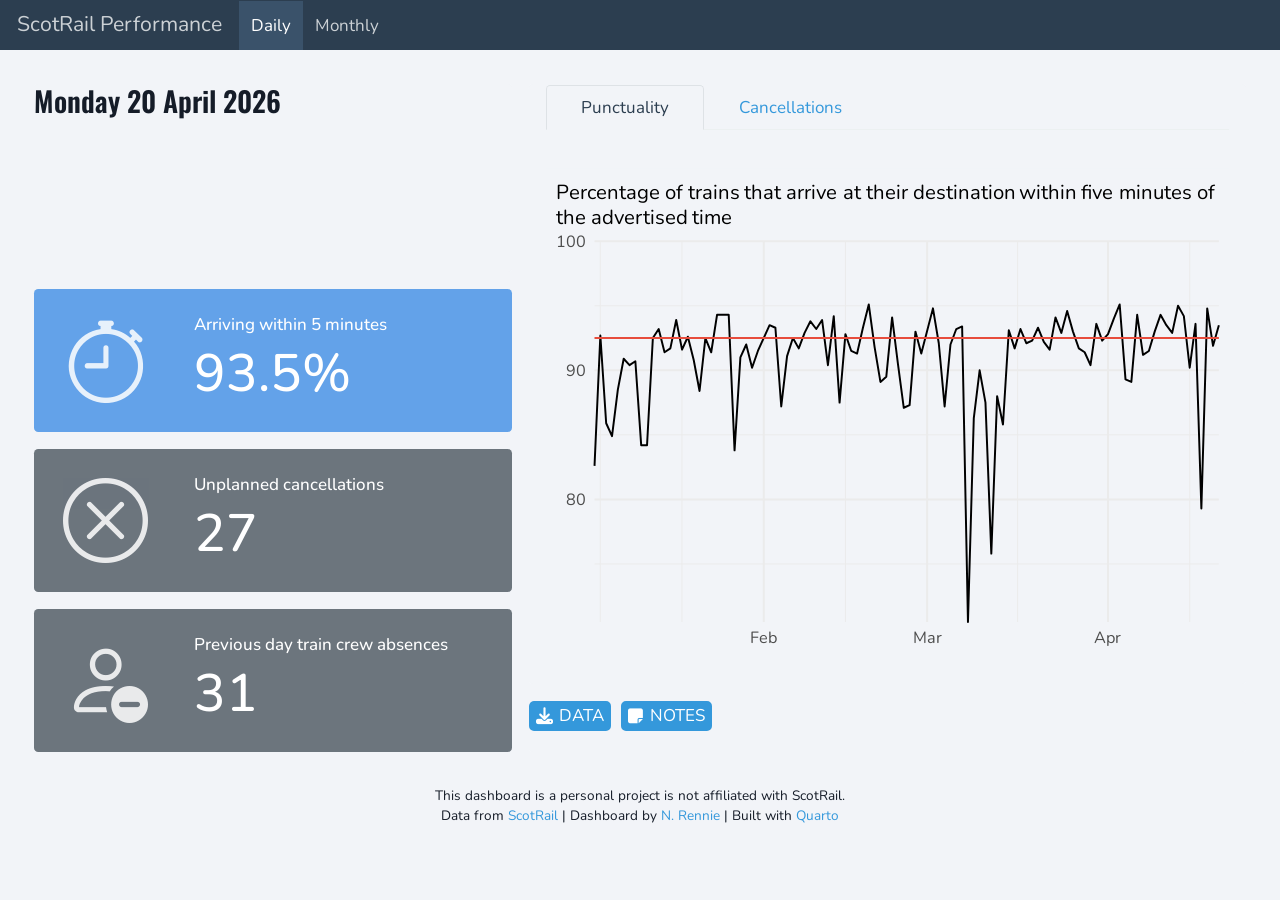
==== index.html @ de02b625 "Built site for gh-pages" ====
<!DOCTYPE html>
<html xmlns="http://www.w3.org/1999/xhtml" lang="en" xml:lang="en"><head>

<meta charset="utf-8">
<meta name="generator" content="quarto-1.9.37">

<meta name="viewport" content="width=device-width, initial-scale=1.0, user-scalable=yes">


<title>ScotRail Performance</title>
<style>
/* Default styles provided by pandoc.
** See https://pandoc.org/MANUAL.html#variables-for-html for config info.
*/
code{white-space: pre-wrap;}
span.smallcaps{font-variant: small-caps;}
div.columns{display: flex; gap: min(4vw, 1.5em);}
div.column{flex: auto; overflow-x: auto;}
div.hanging-indent{margin-left: 1.5em; text-indent: -1.5em;}
ul.task-list{list-style: none;}
ul.task-list li input[type="checkbox"] {
  width: 0.8em;
  margin: 0 0.8em 0.2em -1em; /* quarto-specific, see https://github.com/quarto-dev/quarto-cli/issues/4556 */ 
  vertical-align: middle;
}
</style>


<script src="site_libs/quarto-nav/quarto-nav.js"></script>
<script src="site_libs/clipboard/clipboard.min.js"></script>
<script src="site_libs/quarto-search/autocomplete.umd.js"></script>
<script src="site_libs/quarto-search/fuse.min.js"></script>
<script src="site_libs/quarto-search/quarto-search.js"></script>
<meta name="quarto:offset" content="./">
<link href="./assets/img/favicon.ico" rel="icon">
<script src="site_libs/quarto-html/quarto.js" type="module"></script>
<script src="site_libs/quarto-html/tabsets/tabsets.js" type="module"></script>
<script src="site_libs/quarto-html/popper.min.js"></script>
<script src="site_libs/quarto-html/tippy.umd.min.js"></script>
<script src="site_libs/quarto-html/anchor.min.js"></script>
<link href="site_libs/quarto-html/tippy.css" rel="stylesheet">
<link href="site_libs/quarto-html/quarto-syntax-highlighting-7f8f88aac4f3542376d5c11b86a4c14d.css" rel="stylesheet" class="quarto-color-scheme" id="quarto-text-highlighting-styles">
<link href="site_libs/quarto-html/quarto-syntax-highlighting-dark-d0ae9245876894da5ac7e18953ecc5cc.css" rel="stylesheet" class="quarto-color-scheme quarto-color-alternate" id="quarto-text-highlighting-styles">
<link href="site_libs/quarto-html/quarto-syntax-highlighting-7f8f88aac4f3542376d5c11b86a4c14d.css" rel="stylesheet" class="quarto-color-scheme-extra" id="quarto-text-highlighting-styles">
<script src="site_libs/bootstrap/bootstrap.min.js"></script>
<link href="site_libs/bootstrap/bootstrap-icons.css" rel="stylesheet">
<link href="site_libs/bootstrap/bootstrap-9cf4fd097da973e47ec86b7ede8b2901.min.css" rel="stylesheet" append-hash="true" class="quarto-color-scheme" id="quarto-bootstrap" data-mode="light">
<link href="site_libs/bootstrap/bootstrap-dark-9cf4fd097da973e47ec86b7ede8b2901.min.css" rel="stylesheet" append-hash="true" class="quarto-color-scheme quarto-color-alternate" id="quarto-bootstrap" data-mode="light">
<link href="site_libs/bootstrap/bootstrap-9cf4fd097da973e47ec86b7ede8b2901.min.css" rel="stylesheet" append-hash="true" class="quarto-color-scheme-extra" id="quarto-bootstrap" data-mode="light">
<script src="site_libs/quarto-dashboard/quarto-dashboard.js"></script>
<script src="site_libs/quarto-dashboard/stickythead.js"></script>



<script src="site_libs/quarto-dashboard/web-components.js" type="module"></script>
<script src="site_libs/quarto-dashboard/components.js"></script>

<script id="quarto-search-options" type="application/json">{
  "location": "sidebar",
  "copy-button": false,
  "collapse-after": 3,
  "panel-placement": "start",
  "type": "textbox",
  "limit": 50,
  "keyboard-shortcut": [
    "f",
    "/",
    "s"
  ],
  "show-item-context": false,
  "language": {
    "search-no-results-text": "No results",
    "search-matching-documents-text": "matching documents",
    "search-copy-link-title": "Copy link to search",
    "search-hide-matches-text": "Hide additional matches",
    "search-more-match-text": "more match in this document",
    "search-more-matches-text": "more matches in this document",
    "search-clear-button-title": "Clear",
    "search-text-placeholder": "",
    "search-detached-cancel-button-title": "Cancel",
    "search-submit-button-title": "Submit",
    "search-label": "Search"
  }
}</script>
<link href="https://cdnjs.cloudflare.com/ajax/libs/font-awesome/6.4.0/css/all.min.css" rel="stylesheet">
<link href="site_libs/htmltools-fill-0.5.9/fill.css" rel="stylesheet">

<script src="site_libs/htmlwidgets-1.6.4/htmlwidgets.js"></script>

<link href="site_libs/ggiraphjs-0.9.4/girafe.css" rel="stylesheet">

<script src="site_libs/ggiraphjs-0.9.4/girafe.js"></script>

<script src="site_libs/girafe-binding-0.9.6/girafe.js"></script>

<link href="site_libs/liberation-sans-0.5.0/css/liberation-sans.css" rel="stylesheet">

<link href="site_libs/liberation-serif-0.5.0/css/liberation-serif.css" rel="stylesheet">

<link href="site_libs/liberation-mono-0.5.0/css/liberation-mono.css" rel="stylesheet">

<script src="site_libs/core-js-2.5.3/shim.min.js"></script>

<script src="site_libs/react-18.2.0/react.min.js"></script>

<script src="site_libs/react-18.2.0/react-dom.min.js"></script>

<script src="site_libs/reactwidget-2.0.0/react-tools.js"></script>

<link href="site_libs/reactable-0.4.5/reactable.css" rel="stylesheet">

<script src="site_libs/reactable-binding-0.4.5/reactable.js"></script>



<meta property="og:title" content="ScotRail Performance">
<meta property="og:image" content="assets/img/featured.png">
<meta name="twitter:title" content="ScotRail Performance">
<meta name="twitter:image" content="assets/img/featured.png">
<meta name="twitter:card" content="summary_large_image">
</head>

<body class="quarto-dashboard dashboard-fill fullcontent quarto-light">

<header id="quarto-dashboard-header">
<nav class="navbar navbar-expand-md slim" data-bs-theme="dark">
  <div class="navbar-container container-fluid">
    <button class="navbar-toggler" type="button" data-bs-toggle="collapse" data-bs-target="#dashboard-collapse" aria-controls="dashboard-collapse" aria-expanded="false" aria-label="Toggle navigation">
      <span class="navbar-toggler-icon"></span>
    </button>    


    <div class="navbar-brand-container">


      <div class="navbar-title">
        <div class="navbar-title-text"><a href="#">ScotRail Performance</a></div>
        
        
      </div>
    </div>
<div id="dashboard-collapse" class="navbar-collapse collapse"><ul class="navbar-nav navbar-nav-scroll me-auto" role="tablist"><li class="nav-item" role="presentation"><a id="tab-daily" class="nav-link active" data-bs-toggle="tab" role="tab" data-bs-target="#daily" data-scrolling="false" href="#daily" aria-controls="daily" aria-selected="true"><span class="nav-link-text">Daily</span></a></li><li class="nav-item" role="presentation"><a id="tab-monthly" class="nav-link" data-bs-toggle="tab" role="tab" data-bs-target="#monthly" data-scrolling="false" href="#monthly" aria-controls="monthly" aria-selected="false"><span class="nav-link-text">Monthly</span></a></li></ul></div></div>
</nav>
</header>
<div id="quarto-search-results"></div>
<!-- content -->
<div id="quarto-content" class="quarto-container page-layout-custom quarto-dashboard-content bslib-gap-spacing html-fill-container bslib-page-fill quarto-dashboard-pages">
<!-- sidebar -->
<!-- margin-sidebar -->
<!-- main -->

<div class="bslib-grid-item html-fill-item tab-content bslib-grid" data-layout="fill" style="display: grid; grid-template-columns: minmax(3em, 1fr);
grid-auto-rows: minmax(0, 1fr);">
<div id="daily" class="dashboard-page tab-pane show active html-fill-item html-fill-container" data-orientation="columns" aria-labelledby="tab-daily">
<div class="html-fill-item html-fill-container bslib-grid" style="display: grid; grid-template-columns: minmax(3em, 40fr) minmax(3em, 60fr);
grid-auto-rows: minmax(0, 1fr);">
<div class="html-fill-item html-fill-container bslib-grid" style="display: grid; grid-template-rows: minmax(3em, 10fr) minmax(3em, max-content) minmax(3em, max-content) minmax(3em, max-content); grid-auto-columns: minmax(0, 1fr);">
<div class="card html-fill-item html-fill-container bslib-card" data-bslib-card-init="" data-require-bs-caller="card()">
<div class="card-body html-fill-item html-fill-container" style="padding: 0px;">
<h2>
Monday 20 April 2026
</h2>
</div>
<script data-bslib-card-init="">bslib.Card.initializeAllCards();</script></div>
<div class="html-fill-item html-fill-container bslib-grid" style="display: grid; grid-template-columns: minmax(3em, 1fr);
grid-auto-rows: minmax(0, 1fr);">
<div class="card valuebox cell html-fill-item html-fill-container bslib-card bslib-value-box bg-primary showcase-left-center" data-bslib-card-init="" data-require-bs-caller="card()">
<div class="card-body html-fill-item html-fill-container">
<div data-icon="stopwatch" class="html-fill-item html-fill-container value-box-grid">
<div class="value-box-showcase html-fill-item html-fill-container">

<i class="bi bi-stopwatch"></i></div>
<div class="value-box-area">
<p class="value-box-title">
Arriving within 5 minutes
</p>
<p class="value-box-value">
93.5%
</p>
</div>
</div>
</div>
<script data-bslib-card-init="">bslib.Card.initializeAllCards();</script></div>
</div>
<div class="html-fill-item html-fill-container bslib-grid" style="display: grid; grid-template-columns: minmax(3em, 1fr);
grid-auto-rows: minmax(0, 1fr);">
<div class="card valuebox cell html-fill-item html-fill-container bslib-card bslib-value-box bg-secondary showcase-left-center" data-bslib-card-init="" data-require-bs-caller="card()">
<div class="card-body html-fill-item html-fill-container">
<div data-icon="x-circle" class="html-fill-item html-fill-container value-box-grid">
<div class="value-box-showcase html-fill-item html-fill-container">

<i class="bi bi-x-circle"></i></div>
<div class="value-box-area">
<p class="value-box-title">
Unplanned cancellations
</p>
<p class="value-box-value">
27
</p>
</div>
</div>
</div>
<script data-bslib-card-init="">bslib.Card.initializeAllCards();</script></div>
</div>
<div class="html-fill-item html-fill-container bslib-grid" style="display: grid; grid-template-columns: minmax(3em, 1fr);
grid-auto-rows: minmax(0, 1fr);">
<div class="card valuebox cell html-fill-item html-fill-container bslib-card bslib-value-box bg-secondary showcase-left-center" data-bslib-card-init="" data-require-bs-caller="card()">
<div class="card-body html-fill-item html-fill-container">
<div data-icon="person-dash" class="html-fill-item html-fill-container value-box-grid">
<div class="value-box-showcase html-fill-item html-fill-container">

<i class="bi bi-person-dash"></i></div>
<div class="value-box-area">
<p class="value-box-title">
Previous day train crew absences
</p>
<p class="value-box-value">
31
</p>
</div>
</div>
</div>
<script data-bslib-card-init="">bslib.Card.initializeAllCards();</script></div>
</div>
</div><div class="html-fill-item html-fill-container bslib-grid" style="display: grid; grid-template-rows: minmax(3em, 75fr) minmax(3em, max-content); grid-auto-columns: minmax(0, 1fr);">
<div class="card html-fill-item html-fill-container bslib-card" data-bslib-card-init="" data-require-bs-caller="card()">
<div class="card-body html-fill-item html-fill-container">
<div class="panel-tabset html-fill-item html-fill-container">
<ul class="nav nav-tabs" role="tablist"><li class="nav-item" role="presentation"><a class="nav-link active" id="tabset-1-1-tab" data-bs-toggle="tab" data-bs-target="#tabset-1-1" role="tab" aria-controls="tabset-1-1" aria-selected="true" href="">Punctuality</a></li><li class="nav-item" role="presentation"><a class="nav-link" id="tabset-1-2-tab" data-bs-toggle="tab" data-bs-target="#tabset-1-2" role="tab" aria-controls="tabset-1-2" aria-selected="false" href="">Cancellations</a></li></ul>
<div class="tab-content html-fill-item html-fill-container">
<div id="tabset-1-1" class="tab-pane active html-fill-item html-fill-container" role="tabpanel" aria-labelledby="tabset-1-1-tab">
<div class="cell html-fill-item html-fill-container" data-layout-align="left" data-expandable="false">
<div class="cell-output-display html-fill-item html-fill-container">
<div class="girafe html-widget html-fill-item html-fill-container" id="htmlwidget-a35d1542707d8a8b7471" style="width:100%;height:406px;"></div>
<script type="application/json" data-for="htmlwidget-a35d1542707d8a8b7471">{"x":{"html":"<?xml version=\"1.0\" encoding=\"UTF-8\"?>\n<svg xmlns='http://www.w3.org/2000/svg' xmlns:xlink='http://www.w3.org/1999/xlink' class='ggiraph-svg' role='graphics-document' id='svg_e03cc706acfbb7c7' viewBox='0 0 504 360'>\n <defs id='svg_e03cc706acfbb7c7_defs'>\n  <clipPath id='svg_e03cc706acfbb7c7_c1'>\n   <rect x='0' y='0' width='504' height='360'/>\n  <\/clipPath>\n <\/defs>\n <g id='svg_e03cc706acfbb7c7_rootg' class='ggiraph-svg-rootg'>\n  <g clip-path='url(#svg_e03cc706acfbb7c7_c1)'>\n   <rect x='0' y='0' width='504' height='360' fill='#F2F4F8' fill-opacity='1' stroke='#F2F4F8' stroke-opacity='1' stroke-width='0.75' stroke-linejoin='round' stroke-linecap='round' class='ggiraph-svg-bg'/>\n   <rect x='0' y='0' width='504' height='360' fill='#F2F4F8' fill-opacity='1' stroke='#F2F4F8' stroke-opacity='1' stroke-width='1.45' stroke-linejoin='round' stroke-linecap='round'/>\n   <polyline points='35.80,292.06 496.53,292.06' fill='none' stroke='#EBEBEB' stroke-opacity='1' stroke-width='0.73' stroke-linejoin='round' stroke-linecap='butt'/>\n   <polyline points='35.80,196.82 496.53,196.82' fill='none' stroke='#EBEBEB' stroke-opacity='1' stroke-width='0.73' stroke-linejoin='round' stroke-linecap='butt'/>\n   <polyline points='35.80,101.58 496.53,101.58' fill='none' stroke='#EBEBEB' stroke-opacity='1' stroke-width='0.73' stroke-linejoin='round' stroke-linecap='butt'/>\n   <polyline points='40.10,334.92 40.10,53.96' fill='none' stroke='#EBEBEB' stroke-opacity='1' stroke-width='0.73' stroke-linejoin='round' stroke-linecap='butt'/>\n   <polyline points='100.39,334.92 100.39,53.96' fill='none' stroke='#EBEBEB' stroke-opacity='1' stroke-width='0.73' stroke-linejoin='round' stroke-linecap='butt'/>\n   <polyline points='220.95,334.92 220.95,53.96' fill='none' stroke='#EBEBEB' stroke-opacity='1' stroke-width='0.73' stroke-linejoin='round' stroke-linecap='butt'/>\n   <polyline points='347.97,334.92 347.97,53.96' fill='none' stroke='#EBEBEB' stroke-opacity='1' stroke-width='0.73' stroke-linejoin='round' stroke-linecap='butt'/>\n   <polyline points='475.00,334.92 475.00,53.96' fill='none' stroke='#EBEBEB' stroke-opacity='1' stroke-width='0.73' stroke-linejoin='round' stroke-linecap='butt'/>\n   <polyline points='35.80,244.44 496.53,244.44' fill='none' stroke='#EBEBEB' stroke-opacity='1' stroke-width='1.45' stroke-linejoin='round' stroke-linecap='butt'/>\n   <polyline points='35.80,149.20 496.53,149.20' fill='none' stroke='#EBEBEB' stroke-opacity='1' stroke-width='1.45' stroke-linejoin='round' stroke-linecap='butt'/>\n   <polyline points='35.80,53.96 496.53,53.96' fill='none' stroke='#EBEBEB' stroke-opacity='1' stroke-width='1.45' stroke-linejoin='round' stroke-linecap='butt'/>\n   <polyline points='160.67,334.92 160.67,53.96' fill='none' stroke='#EBEBEB' stroke-opacity='1' stroke-width='1.45' stroke-linejoin='round' stroke-linecap='butt'/>\n   <polyline points='281.23,334.92 281.23,53.96' fill='none' stroke='#EBEBEB' stroke-opacity='1' stroke-width='1.45' stroke-linejoin='round' stroke-linecap='butt'/>\n   <polyline points='414.72,334.92 414.72,53.96' fill='none' stroke='#EBEBEB' stroke-opacity='1' stroke-width='1.45' stroke-linejoin='round' stroke-linecap='butt'/>\n   <polyline points='35.80,219.68 40.10,123.48 44.41,188.25 48.71,197.77 53.02,163.48 57.33,140.63 61.63,145.39 65.94,142.53 70.24,204.44 74.55,204.44 78.86,125.39 83.16,118.72 87.47,135.86 91.77,133.01 96.08,112.05 100.39,133.96 104.69,124.43 109.00,141.58 113.30,164.44 117.61,125.39 121.91,135.86 126.22,108.24 130.53,108.24 134.83,108.24 139.14,208.25 143.44,139.67 147.75,130.15 152.06,147.29 156.36,134.91 164.97,115.86 169.28,117.77 173.59,175.86 177.89,138.72 182.20,125.39 186.50,133.01 190.81,121.58 195.12,113.01 199.42,118.72 203.73,112.05 208.03,145.39 212.34,109.20 216.64,173.01 220.95,122.53 225.26,134.91 229.56,136.82 233.87,117.77 238.17,100.62 242.48,132.05 246.79,157.77 251.09,153.96 255.40,110.15 259.70,144.44 264.01,176.82 268.32,174.91 272.62,120.63 276.93,136.82 285.54,103.48 289.84,129.20 294.15,175.86 298.46,130.15 302.76,118.72 307.07,116.82 311.37,334.92 315.68,184.44 319.99,149.20 324.29,173.01 328.60,284.44 332.90,168.25 337.21,189.20 341.52,119.67 345.82,133.01 350.13,118.72 354.43,129.20 358.74,127.29 363.05,117.77 367.35,128.24 371.66,133.96 375.96,110.15 380.27,121.58 384.57,105.39 388.88,120.63 393.19,133.01 397.49,135.86 401.80,145.39 406.10,114.91 410.41,127.29 414.72,122.53 419.02,111.10 423.33,100.62 427.63,155.86 431.94,157.77 436.25,108.24 440.55,137.77 444.86,134.91 449.16,120.63 453.47,108.24 457.77,115.86 462.08,121.58 466.39,101.58 470.69,109.20 475.00,147.29 479.30,114.91 483.61,251.10 487.92,103.48 492.22,131.10 496.53,115.86' fill='none' stroke='#000000' stroke-opacity='1' stroke-width='1.45' stroke-linejoin='round' stroke-linecap='butt'/>\n   <line x1='35.8' y1='125.39' x2='496.53' y2='125.39' stroke='#E74C3C' stroke-opacity='1' stroke-width='1.45' stroke-linejoin='round' stroke-linecap='butt'/>\n   <circle id='svg_e03cc706acfbb7c7_e1' cx='496.53' cy='115.86' r='4.36pt' fill='#F2F4F8' fill-opacity='0' stroke='#F2F4F8' stroke-opacity='0' stroke-width='0.97' stroke-linejoin='round' stroke-linecap='round' title='&amp;lt;b&amp;gt;Monday 20 April, 2026&amp;lt;/b&amp;gt;&amp;lt;br&amp;gt;93.5% ' data-id='2026-04-20'/>\n   <circle id='svg_e03cc706acfbb7c7_e2' cx='492.22' cy='131.1' r='4.36pt' fill='#F2F4F8' fill-opacity='0' stroke='#F2F4F8' stroke-opacity='0' stroke-width='0.97' stroke-linejoin='round' stroke-linecap='round' title='&amp;lt;b&amp;gt;Sunday 19 April, 2026&amp;lt;/b&amp;gt;&amp;lt;br&amp;gt;91.9% (below target)' data-id='2026-04-19'/>\n   <circle id='svg_e03cc706acfbb7c7_e3' cx='487.92' cy='103.48' r='4.36pt' fill='#F2F4F8' fill-opacity='0' stroke='#F2F4F8' stroke-opacity='0' stroke-width='0.97' stroke-linejoin='round' stroke-linecap='round' title='&amp;lt;b&amp;gt;Saturday 18 April, 2026&amp;lt;/b&amp;gt;&amp;lt;br&amp;gt;94.8% ' data-id='2026-04-18'/>\n   <circle id='svg_e03cc706acfbb7c7_e4' cx='483.61' cy='251.1' r='4.36pt' fill='#F2F4F8' fill-opacity='0' stroke='#F2F4F8' stroke-opacity='0' stroke-width='0.97' stroke-linejoin='round' stroke-linecap='round' title='&amp;lt;b&amp;gt;Friday 17 April, 2026&amp;lt;/b&amp;gt;&amp;lt;br&amp;gt;79.3% (below target)' data-id='2026-04-17'/>\n   <circle id='svg_e03cc706acfbb7c7_e5' cx='479.3' cy='114.91' r='4.36pt' fill='#F2F4F8' fill-opacity='0' stroke='#F2F4F8' stroke-opacity='0' stroke-width='0.97' stroke-linejoin='round' stroke-linecap='round' title='&amp;lt;b&amp;gt;Thursday 16 April, 2026&amp;lt;/b&amp;gt;&amp;lt;br&amp;gt;93.6% ' data-id='2026-04-16'/>\n   <circle id='svg_e03cc706acfbb7c7_e6' cx='475' cy='147.29' r='4.36pt' fill='#F2F4F8' fill-opacity='0' stroke='#F2F4F8' stroke-opacity='0' stroke-width='0.97' stroke-linejoin='round' stroke-linecap='round' title='&amp;lt;b&amp;gt;Wednesday 15 April, 2026&amp;lt;/b&amp;gt;&amp;lt;br&amp;gt;90.2% (below target)' data-id='2026-04-15'/>\n   <circle id='svg_e03cc706acfbb7c7_e7' cx='470.69' cy='109.2' r='4.36pt' fill='#F2F4F8' fill-opacity='0' stroke='#F2F4F8' stroke-opacity='0' stroke-width='0.97' stroke-linejoin='round' stroke-linecap='round' title='&amp;lt;b&amp;gt;Tuesday 14 April, 2026&amp;lt;/b&amp;gt;&amp;lt;br&amp;gt;94.2% ' data-id='2026-04-14'/>\n   <circle id='svg_e03cc706acfbb7c7_e8' cx='466.39' cy='101.58' r='4.36pt' fill='#F2F4F8' fill-opacity='0' stroke='#F2F4F8' stroke-opacity='0' stroke-width='0.97' stroke-linejoin='round' stroke-linecap='round' title='&amp;lt;b&amp;gt;Monday 13 April, 2026&amp;lt;/b&amp;gt;&amp;lt;br&amp;gt;95% ' data-id='2026-04-13'/>\n   <circle id='svg_e03cc706acfbb7c7_e9' cx='462.08' cy='121.58' r='4.36pt' fill='#F2F4F8' fill-opacity='0' stroke='#F2F4F8' stroke-opacity='0' stroke-width='0.97' stroke-linejoin='round' stroke-linecap='round' title='&amp;lt;b&amp;gt;Sunday 12 April, 2026&amp;lt;/b&amp;gt;&amp;lt;br&amp;gt;92.9% ' data-id='2026-04-12'/>\n   <circle id='svg_e03cc706acfbb7c7_e10' cx='457.77' cy='115.86' r='4.36pt' fill='#F2F4F8' fill-opacity='0' stroke='#F2F4F8' stroke-opacity='0' stroke-width='0.97' stroke-linejoin='round' stroke-linecap='round' title='&amp;lt;b&amp;gt;Saturday 11 April, 2026&amp;lt;/b&amp;gt;&amp;lt;br&amp;gt;93.5% ' data-id='2026-04-11'/>\n   <circle id='svg_e03cc706acfbb7c7_e11' cx='453.47' cy='108.24' r='4.36pt' fill='#F2F4F8' fill-opacity='0' stroke='#F2F4F8' stroke-opacity='0' stroke-width='0.97' stroke-linejoin='round' stroke-linecap='round' title='&amp;lt;b&amp;gt;Friday 10 April, 2026&amp;lt;/b&amp;gt;&amp;lt;br&amp;gt;94.3% ' data-id='2026-04-10'/>\n   <circle id='svg_e03cc706acfbb7c7_e12' cx='449.16' cy='120.63' r='4.36pt' fill='#F2F4F8' fill-opacity='0' stroke='#F2F4F8' stroke-opacity='0' stroke-width='0.97' stroke-linejoin='round' stroke-linecap='round' title='&amp;lt;b&amp;gt;Thursday  9 April, 2026&amp;lt;/b&amp;gt;&amp;lt;br&amp;gt;93% ' data-id='2026-04-09'/>\n   <circle id='svg_e03cc706acfbb7c7_e13' cx='444.86' cy='134.91' r='4.36pt' fill='#F2F4F8' fill-opacity='0' stroke='#F2F4F8' stroke-opacity='0' stroke-width='0.97' stroke-linejoin='round' stroke-linecap='round' title='&amp;lt;b&amp;gt;Wednesday  8 April, 2026&amp;lt;/b&amp;gt;&amp;lt;br&amp;gt;91.5% (below target)' data-id='2026-04-08'/>\n   <circle id='svg_e03cc706acfbb7c7_e14' cx='440.55' cy='137.77' r='4.36pt' fill='#F2F4F8' fill-opacity='0' stroke='#F2F4F8' stroke-opacity='0' stroke-width='0.97' stroke-linejoin='round' stroke-linecap='round' title='&amp;lt;b&amp;gt;Tuesday  7 April, 2026&amp;lt;/b&amp;gt;&amp;lt;br&amp;gt;91.2% (below target)' data-id='2026-04-07'/>\n   <circle id='svg_e03cc706acfbb7c7_e15' cx='436.25' cy='108.24' r='4.36pt' fill='#F2F4F8' fill-opacity='0' stroke='#F2F4F8' stroke-opacity='0' stroke-width='0.97' stroke-linejoin='round' stroke-linecap='round' title='&amp;lt;b&amp;gt;Monday  6 April, 2026&amp;lt;/b&amp;gt;&amp;lt;br&amp;gt;94.3% ' data-id='2026-04-06'/>\n   <circle id='svg_e03cc706acfbb7c7_e16' cx='431.94' cy='157.77' r='4.36pt' fill='#F2F4F8' fill-opacity='0' stroke='#F2F4F8' stroke-opacity='0' stroke-width='0.97' stroke-linejoin='round' stroke-linecap='round' title='&amp;lt;b&amp;gt;Sunday  5 April, 2026&amp;lt;/b&amp;gt;&amp;lt;br&amp;gt;89.1% (below target)' data-id='2026-04-05'/>\n   <circle id='svg_e03cc706acfbb7c7_e17' cx='427.63' cy='155.86' r='4.36pt' fill='#F2F4F8' fill-opacity='0' stroke='#F2F4F8' stroke-opacity='0' stroke-width='0.97' stroke-linejoin='round' stroke-linecap='round' title='&amp;lt;b&amp;gt;Saturday  4 April, 2026&amp;lt;/b&amp;gt;&amp;lt;br&amp;gt;89.3% (below target)' data-id='2026-04-04'/>\n   <circle id='svg_e03cc706acfbb7c7_e18' cx='423.33' cy='100.62' r='4.36pt' fill='#F2F4F8' fill-opacity='0' stroke='#F2F4F8' stroke-opacity='0' stroke-width='0.97' stroke-linejoin='round' stroke-linecap='round' title='&amp;lt;b&amp;gt;Friday  3 April, 2026&amp;lt;/b&amp;gt;&amp;lt;br&amp;gt;95.1% ' data-id='2026-04-03'/>\n   <circle id='svg_e03cc706acfbb7c7_e19' cx='419.02' cy='111.1' r='4.36pt' fill='#F2F4F8' fill-opacity='0' stroke='#F2F4F8' stroke-opacity='0' stroke-width='0.97' stroke-linejoin='round' stroke-linecap='round' title='&amp;lt;b&amp;gt;Thursday  2 April, 2026&amp;lt;/b&amp;gt;&amp;lt;br&amp;gt;94% ' data-id='2026-04-02'/>\n   <circle id='svg_e03cc706acfbb7c7_e20' cx='414.72' cy='122.53' r='4.36pt' fill='#F2F4F8' fill-opacity='0' stroke='#F2F4F8' stroke-opacity='0' stroke-width='0.97' stroke-linejoin='round' stroke-linecap='round' title='&amp;lt;b&amp;gt;Wednesday  1 April, 2026&amp;lt;/b&amp;gt;&amp;lt;br&amp;gt;92.8% ' data-id='2026-04-01'/>\n   <circle id='svg_e03cc706acfbb7c7_e21' cx='410.41' cy='127.29' r='4.36pt' fill='#F2F4F8' fill-opacity='0' stroke='#F2F4F8' stroke-opacity='0' stroke-width='0.97' stroke-linejoin='round' stroke-linecap='round' title='&amp;lt;b&amp;gt;Tuesday 31 March, 2026&amp;lt;/b&amp;gt;&amp;lt;br&amp;gt;92.3% (below target)' data-id='2026-03-31'/>\n   <circle id='svg_e03cc706acfbb7c7_e22' cx='406.1' cy='114.91' r='4.36pt' fill='#F2F4F8' fill-opacity='0' stroke='#F2F4F8' stroke-opacity='0' stroke-width='0.97' stroke-linejoin='round' stroke-linecap='round' title='&amp;lt;b&amp;gt;Monday 30 March, 2026&amp;lt;/b&amp;gt;&amp;lt;br&amp;gt;93.6% ' data-id='2026-03-30'/>\n   <circle id='svg_e03cc706acfbb7c7_e23' cx='401.8' cy='145.39' r='4.36pt' fill='#F2F4F8' fill-opacity='0' stroke='#F2F4F8' stroke-opacity='0' stroke-width='0.97' stroke-linejoin='round' stroke-linecap='round' title='&amp;lt;b&amp;gt;Sunday 29 March, 2026&amp;lt;/b&amp;gt;&amp;lt;br&amp;gt;90.4% (below target)' data-id='2026-03-29'/>\n   <circle id='svg_e03cc706acfbb7c7_e24' cx='397.49' cy='135.86' r='4.36pt' fill='#F2F4F8' fill-opacity='0' stroke='#F2F4F8' stroke-opacity='0' stroke-width='0.97' stroke-linejoin='round' stroke-linecap='round' title='&amp;lt;b&amp;gt;Saturday 28 March, 2026&amp;lt;/b&amp;gt;&amp;lt;br&amp;gt;91.4% (below target)' data-id='2026-03-28'/>\n   <circle id='svg_e03cc706acfbb7c7_e25' cx='393.19' cy='133.01' r='4.36pt' fill='#F2F4F8' fill-opacity='0' stroke='#F2F4F8' stroke-opacity='0' stroke-width='0.97' stroke-linejoin='round' stroke-linecap='round' title='&amp;lt;b&amp;gt;Friday 27 March, 2026&amp;lt;/b&amp;gt;&amp;lt;br&amp;gt;91.7% (below target)' data-id='2026-03-27'/>\n   <circle id='svg_e03cc706acfbb7c7_e26' cx='388.88' cy='120.63' r='4.36pt' fill='#F2F4F8' fill-opacity='0' stroke='#F2F4F8' stroke-opacity='0' stroke-width='0.97' stroke-linejoin='round' stroke-linecap='round' title='&amp;lt;b&amp;gt;Thursday 26 March, 2026&amp;lt;/b&amp;gt;&amp;lt;br&amp;gt;93% ' data-id='2026-03-26'/>\n   <circle id='svg_e03cc706acfbb7c7_e27' cx='384.57' cy='105.39' r='4.36pt' fill='#F2F4F8' fill-opacity='0' stroke='#F2F4F8' stroke-opacity='0' stroke-width='0.97' stroke-linejoin='round' stroke-linecap='round' title='&amp;lt;b&amp;gt;Wednesday 25 March, 2026&amp;lt;/b&amp;gt;&amp;lt;br&amp;gt;94.6% ' data-id='2026-03-25'/>\n   <circle id='svg_e03cc706acfbb7c7_e28' cx='380.27' cy='121.58' r='4.36pt' fill='#F2F4F8' fill-opacity='0' stroke='#F2F4F8' stroke-opacity='0' stroke-width='0.97' stroke-linejoin='round' stroke-linecap='round' title='&amp;lt;b&amp;gt;Tuesday 24 March, 2026&amp;lt;/b&amp;gt;&amp;lt;br&amp;gt;92.9% ' data-id='2026-03-24'/>\n   <circle id='svg_e03cc706acfbb7c7_e29' cx='375.96' cy='110.15' r='4.36pt' fill='#F2F4F8' fill-opacity='0' stroke='#F2F4F8' stroke-opacity='0' stroke-width='0.97' stroke-linejoin='round' stroke-linecap='round' title='&amp;lt;b&amp;gt;Monday 23 March, 2026&amp;lt;/b&amp;gt;&amp;lt;br&amp;gt;94.1% ' data-id='2026-03-23'/>\n   <circle id='svg_e03cc706acfbb7c7_e30' cx='371.66' cy='133.96' r='4.36pt' fill='#F2F4F8' fill-opacity='0' stroke='#F2F4F8' stroke-opacity='0' stroke-width='0.97' stroke-linejoin='round' stroke-linecap='round' title='&amp;lt;b&amp;gt;Sunday 22 March, 2026&amp;lt;/b&amp;gt;&amp;lt;br&amp;gt;91.6% (below target)' data-id='2026-03-22'/>\n   <circle id='svg_e03cc706acfbb7c7_e31' cx='367.35' cy='128.24' r='4.36pt' fill='#F2F4F8' fill-opacity='0' stroke='#F2F4F8' stroke-opacity='0' stroke-width='0.97' stroke-linejoin='round' stroke-linecap='round' title='&amp;lt;b&amp;gt;Saturday 21 March, 2026&amp;lt;/b&amp;gt;&amp;lt;br&amp;gt;92.2% (below target)' data-id='2026-03-21'/>\n   <circle id='svg_e03cc706acfbb7c7_e32' cx='363.05' cy='117.77' r='4.36pt' fill='#F2F4F8' fill-opacity='0' stroke='#F2F4F8' stroke-opacity='0' stroke-width='0.97' stroke-linejoin='round' stroke-linecap='round' title='&amp;lt;b&amp;gt;Friday 20 March, 2026&amp;lt;/b&amp;gt;&amp;lt;br&amp;gt;93.3% ' data-id='2026-03-20'/>\n   <circle id='svg_e03cc706acfbb7c7_e33' cx='358.74' cy='127.29' r='4.36pt' fill='#F2F4F8' fill-opacity='0' stroke='#F2F4F8' stroke-opacity='0' stroke-width='0.97' stroke-linejoin='round' stroke-linecap='round' title='&amp;lt;b&amp;gt;Thursday 19 March, 2026&amp;lt;/b&amp;gt;&amp;lt;br&amp;gt;92.3% (below target)' data-id='2026-03-19'/>\n   <circle id='svg_e03cc706acfbb7c7_e34' cx='354.43' cy='129.2' r='4.36pt' fill='#F2F4F8' fill-opacity='0' stroke='#F2F4F8' stroke-opacity='0' stroke-width='0.97' stroke-linejoin='round' stroke-linecap='round' title='&amp;lt;b&amp;gt;Wednesday 18 March, 2026&amp;lt;/b&amp;gt;&amp;lt;br&amp;gt;92.1% (below target)' data-id='2026-03-18'/>\n   <circle id='svg_e03cc706acfbb7c7_e35' cx='350.13' cy='118.72' r='4.36pt' fill='#F2F4F8' fill-opacity='0' stroke='#F2F4F8' stroke-opacity='0' stroke-width='0.97' stroke-linejoin='round' stroke-linecap='round' title='&amp;lt;b&amp;gt;Tuesday 17 March, 2026&amp;lt;/b&amp;gt;&amp;lt;br&amp;gt;93.2% ' data-id='2026-03-17'/>\n   <circle id='svg_e03cc706acfbb7c7_e36' cx='345.82' cy='133.01' r='4.36pt' fill='#F2F4F8' fill-opacity='0' stroke='#F2F4F8' stroke-opacity='0' stroke-width='0.97' stroke-linejoin='round' stroke-linecap='round' title='&amp;lt;b&amp;gt;Monday 16 March, 2026&amp;lt;/b&amp;gt;&amp;lt;br&amp;gt;91.7% (below target)' data-id='2026-03-16'/>\n   <circle id='svg_e03cc706acfbb7c7_e37' cx='341.52' cy='119.67' r='4.36pt' fill='#F2F4F8' fill-opacity='0' stroke='#F2F4F8' stroke-opacity='0' stroke-width='0.97' stroke-linejoin='round' stroke-linecap='round' title='&amp;lt;b&amp;gt;Sunday 15 March, 2026&amp;lt;/b&amp;gt;&amp;lt;br&amp;gt;93.1% ' data-id='2026-03-15'/>\n   <circle id='svg_e03cc706acfbb7c7_e38' cx='337.21' cy='189.2' r='4.36pt' fill='#F2F4F8' fill-opacity='0' stroke='#F2F4F8' stroke-opacity='0' stroke-width='0.97' stroke-linejoin='round' stroke-linecap='round' title='&amp;lt;b&amp;gt;Saturday 14 March, 2026&amp;lt;/b&amp;gt;&amp;lt;br&amp;gt;85.8% (below target)' data-id='2026-03-14'/>\n   <circle id='svg_e03cc706acfbb7c7_e39' cx='332.9' cy='168.25' r='4.36pt' fill='#F2F4F8' fill-opacity='0' stroke='#F2F4F8' stroke-opacity='0' stroke-width='0.97' stroke-linejoin='round' stroke-linecap='round' title='&amp;lt;b&amp;gt;Friday 13 March, 2026&amp;lt;/b&amp;gt;&amp;lt;br&amp;gt;88% (below target)' data-id='2026-03-13'/>\n   <circle id='svg_e03cc706acfbb7c7_e40' cx='328.6' cy='284.44' r='4.36pt' fill='#F2F4F8' fill-opacity='0' stroke='#F2F4F8' stroke-opacity='0' stroke-width='0.97' stroke-linejoin='round' stroke-linecap='round' title='&amp;lt;b&amp;gt;Thursday 12 March, 2026&amp;lt;/b&amp;gt;&amp;lt;br&amp;gt;75.8% (below target)' data-id='2026-03-12'/>\n   <circle id='svg_e03cc706acfbb7c7_e41' cx='324.29' cy='173.01' r='4.36pt' fill='#F2F4F8' fill-opacity='0' stroke='#F2F4F8' stroke-opacity='0' stroke-width='0.97' stroke-linejoin='round' stroke-linecap='round' title='&amp;lt;b&amp;gt;Wednesday 11 March, 2026&amp;lt;/b&amp;gt;&amp;lt;br&amp;gt;87.5% (below target)' data-id='2026-03-11'/>\n   <circle id='svg_e03cc706acfbb7c7_e42' cx='319.99' cy='149.2' r='4.36pt' fill='#F2F4F8' fill-opacity='0' stroke='#F2F4F8' stroke-opacity='0' stroke-width='0.97' stroke-linejoin='round' stroke-linecap='round' title='&amp;lt;b&amp;gt;Tuesday 10 March, 2026&amp;lt;/b&amp;gt;&amp;lt;br&amp;gt;90% (below target)' data-id='2026-03-10'/>\n   <circle id='svg_e03cc706acfbb7c7_e43' cx='315.68' cy='184.44' r='4.36pt' fill='#F2F4F8' fill-opacity='0' stroke='#F2F4F8' stroke-opacity='0' stroke-width='0.97' stroke-linejoin='round' stroke-linecap='round' title='&amp;lt;b&amp;gt;Monday  9 March, 2026&amp;lt;/b&amp;gt;&amp;lt;br&amp;gt;86.3% (below target)' data-id='2026-03-09'/>\n   <circle id='svg_e03cc706acfbb7c7_e44' cx='311.37' cy='334.92' r='4.36pt' fill='#F2F4F8' fill-opacity='0' stroke='#F2F4F8' stroke-opacity='0' stroke-width='0.97' stroke-linejoin='round' stroke-linecap='round' title='&amp;lt;b&amp;gt;Sunday  8 March, 2026&amp;lt;/b&amp;gt;&amp;lt;br&amp;gt;70.5% (below target)' data-id='2026-03-08'/>\n   <circle id='svg_e03cc706acfbb7c7_e45' cx='307.07' cy='116.82' r='4.36pt' fill='#F2F4F8' fill-opacity='0' stroke='#F2F4F8' stroke-opacity='0' stroke-width='0.97' stroke-linejoin='round' stroke-linecap='round' title='&amp;lt;b&amp;gt;Saturday  7 March, 2026&amp;lt;/b&amp;gt;&amp;lt;br&amp;gt;93.4% ' data-id='2026-03-07'/>\n   <circle id='svg_e03cc706acfbb7c7_e46' cx='302.76' cy='118.72' r='4.36pt' fill='#F2F4F8' fill-opacity='0' stroke='#F2F4F8' stroke-opacity='0' stroke-width='0.97' stroke-linejoin='round' stroke-linecap='round' title='&amp;lt;b&amp;gt;Friday  6 March, 2026&amp;lt;/b&amp;gt;&amp;lt;br&amp;gt;93.2% ' data-id='2026-03-06'/>\n   <circle id='svg_e03cc706acfbb7c7_e47' cx='298.46' cy='130.15' r='4.36pt' fill='#F2F4F8' fill-opacity='0' stroke='#F2F4F8' stroke-opacity='0' stroke-width='0.97' stroke-linejoin='round' stroke-linecap='round' title='&amp;lt;b&amp;gt;Thursday  5 March, 2026&amp;lt;/b&amp;gt;&amp;lt;br&amp;gt;92% (below target)' data-id='2026-03-05'/>\n   <circle id='svg_e03cc706acfbb7c7_e48' cx='294.15' cy='175.86' r='4.36pt' fill='#F2F4F8' fill-opacity='0' stroke='#F2F4F8' stroke-opacity='0' stroke-width='0.97' stroke-linejoin='round' stroke-linecap='round' title='&amp;lt;b&amp;gt;Wednesday  4 March, 2026&amp;lt;/b&amp;gt;&amp;lt;br&amp;gt;87.2% (below target)' data-id='2026-03-04'/>\n   <circle id='svg_e03cc706acfbb7c7_e49' cx='289.84' cy='129.2' r='4.36pt' fill='#F2F4F8' fill-opacity='0' stroke='#F2F4F8' stroke-opacity='0' stroke-width='0.97' stroke-linejoin='round' stroke-linecap='round' title='&amp;lt;b&amp;gt;Tuesday  3 March, 2026&amp;lt;/b&amp;gt;&amp;lt;br&amp;gt;92.1% (below target)' data-id='2026-03-03'/>\n   <circle id='svg_e03cc706acfbb7c7_e50' cx='285.54' cy='103.48' r='4.36pt' fill='#F2F4F8' fill-opacity='0' stroke='#F2F4F8' stroke-opacity='0' stroke-width='0.97' stroke-linejoin='round' stroke-linecap='round' title='&amp;lt;b&amp;gt;Monday  2 March, 2026&amp;lt;/b&amp;gt;&amp;lt;br&amp;gt;94.8% ' data-id='2026-03-02'/>\n   <circle id='svg_e03cc706acfbb7c7_e51' cx='276.93' cy='136.82' r='4.36pt' fill='#F2F4F8' fill-opacity='0' stroke='#F2F4F8' stroke-opacity='0' stroke-width='0.97' stroke-linejoin='round' stroke-linecap='round' title='&amp;lt;b&amp;gt;Saturday 28 February, 2026&amp;lt;/b&amp;gt;&amp;lt;br&amp;gt;91.3% (below target)' data-id='2026-02-28'/>\n   <circle id='svg_e03cc706acfbb7c7_e52' cx='272.62' cy='120.63' r='4.36pt' fill='#F2F4F8' fill-opacity='0' stroke='#F2F4F8' stroke-opacity='0' stroke-width='0.97' stroke-linejoin='round' stroke-linecap='round' title='&amp;lt;b&amp;gt;Friday 27 February, 2026&amp;lt;/b&amp;gt;&amp;lt;br&amp;gt;93% ' data-id='2026-02-27'/>\n   <circle id='svg_e03cc706acfbb7c7_e53' cx='268.32' cy='174.91' r='4.36pt' fill='#F2F4F8' fill-opacity='0' stroke='#F2F4F8' stroke-opacity='0' stroke-width='0.97' stroke-linejoin='round' stroke-linecap='round' title='&amp;lt;b&amp;gt;Thursday 26 February, 2026&amp;lt;/b&amp;gt;&amp;lt;br&amp;gt;87.3% (below target)' data-id='2026-02-26'/>\n   <circle id='svg_e03cc706acfbb7c7_e54' cx='264.01' cy='176.82' r='4.36pt' fill='#F2F4F8' fill-opacity='0' stroke='#F2F4F8' stroke-opacity='0' stroke-width='0.97' stroke-linejoin='round' stroke-linecap='round' title='&amp;lt;b&amp;gt;Wednesday 25 February, 2026&amp;lt;/b&amp;gt;&amp;lt;br&amp;gt;87.1% (below target)' data-id='2026-02-25'/>\n   <circle id='svg_e03cc706acfbb7c7_e55' cx='259.7' cy='144.44' r='4.36pt' fill='#F2F4F8' fill-opacity='0' stroke='#F2F4F8' stroke-opacity='0' stroke-width='0.97' stroke-linejoin='round' stroke-linecap='round' title='&amp;lt;b&amp;gt;Tuesday 24 February, 2026&amp;lt;/b&amp;gt;&amp;lt;br&amp;gt;90.5% (below target)' data-id='2026-02-24'/>\n   <circle id='svg_e03cc706acfbb7c7_e56' cx='255.4' cy='110.15' r='4.36pt' fill='#F2F4F8' fill-opacity='0' stroke='#F2F4F8' stroke-opacity='0' stroke-width='0.97' stroke-linejoin='round' stroke-linecap='round' title='&amp;lt;b&amp;gt;Monday 23 February, 2026&amp;lt;/b&amp;gt;&amp;lt;br&amp;gt;94.1% ' data-id='2026-02-23'/>\n   <circle id='svg_e03cc706acfbb7c7_e57' cx='251.09' cy='153.96' r='4.36pt' fill='#F2F4F8' fill-opacity='0' stroke='#F2F4F8' stroke-opacity='0' stroke-width='0.97' stroke-linejoin='round' stroke-linecap='round' title='&amp;lt;b&amp;gt;Sunday 22 February, 2026&amp;lt;/b&amp;gt;&amp;lt;br&amp;gt;89.5% (below target)' data-id='2026-02-22'/>\n   <circle id='svg_e03cc706acfbb7c7_e58' cx='246.79' cy='157.77' r='4.36pt' fill='#F2F4F8' fill-opacity='0' stroke='#F2F4F8' stroke-opacity='0' stroke-width='0.97' stroke-linejoin='round' stroke-linecap='round' title='&amp;lt;b&amp;gt;Saturday 21 February, 2026&amp;lt;/b&amp;gt;&amp;lt;br&amp;gt;89.1% (below target)' data-id='2026-02-21'/>\n   <circle id='svg_e03cc706acfbb7c7_e59' cx='242.48' cy='132.05' r='4.36pt' fill='#F2F4F8' fill-opacity='0' stroke='#F2F4F8' stroke-opacity='0' stroke-width='0.97' stroke-linejoin='round' stroke-linecap='round' title='&amp;lt;b&amp;gt;Friday 20 February, 2026&amp;lt;/b&amp;gt;&amp;lt;br&amp;gt;91.8% (below target)' data-id='2026-02-20'/>\n   <circle id='svg_e03cc706acfbb7c7_e60' cx='238.17' cy='100.62' r='4.36pt' fill='#F2F4F8' fill-opacity='0' stroke='#F2F4F8' stroke-opacity='0' stroke-width='0.97' stroke-linejoin='round' stroke-linecap='round' title='&amp;lt;b&amp;gt;Thursday 19 February, 2026&amp;lt;/b&amp;gt;&amp;lt;br&amp;gt;95.1% ' data-id='2026-02-19'/>\n   <circle id='svg_e03cc706acfbb7c7_e61' cx='233.87' cy='117.77' r='4.36pt' fill='#F2F4F8' fill-opacity='0' stroke='#F2F4F8' stroke-opacity='0' stroke-width='0.97' stroke-linejoin='round' stroke-linecap='round' title='&amp;lt;b&amp;gt;Wednesday 18 February, 2026&amp;lt;/b&amp;gt;&amp;lt;br&amp;gt;93.3% ' data-id='2026-02-18'/>\n   <circle id='svg_e03cc706acfbb7c7_e62' cx='229.56' cy='136.82' r='4.36pt' fill='#F2F4F8' fill-opacity='0' stroke='#F2F4F8' stroke-opacity='0' stroke-width='0.97' stroke-linejoin='round' stroke-linecap='round' title='&amp;lt;b&amp;gt;Tuesday 17 February, 2026&amp;lt;/b&amp;gt;&amp;lt;br&amp;gt;91.3% (below target)' data-id='2026-02-17'/>\n   <circle id='svg_e03cc706acfbb7c7_e63' cx='225.26' cy='134.91' r='4.36pt' fill='#F2F4F8' fill-opacity='0' stroke='#F2F4F8' stroke-opacity='0' stroke-width='0.97' stroke-linejoin='round' stroke-linecap='round' title='&amp;lt;b&amp;gt;Monday 16 February, 2026&amp;lt;/b&amp;gt;&amp;lt;br&amp;gt;91.5% (below target)' data-id='2026-02-16'/>\n   <circle id='svg_e03cc706acfbb7c7_e64' cx='220.95' cy='122.53' r='4.36pt' fill='#F2F4F8' fill-opacity='0' stroke='#F2F4F8' stroke-opacity='0' stroke-width='0.97' stroke-linejoin='round' stroke-linecap='round' title='&amp;lt;b&amp;gt;Sunday 15 February, 2026&amp;lt;/b&amp;gt;&amp;lt;br&amp;gt;92.8% ' data-id='2026-02-15'/>\n   <circle id='svg_e03cc706acfbb7c7_e65' cx='216.64' cy='173.01' r='4.36pt' fill='#F2F4F8' fill-opacity='0' stroke='#F2F4F8' stroke-opacity='0' stroke-width='0.97' stroke-linejoin='round' stroke-linecap='round' title='&amp;lt;b&amp;gt;Saturday 14 February, 2026&amp;lt;/b&amp;gt;&amp;lt;br&amp;gt;87.5% (below target)' data-id='2026-02-14'/>\n   <circle id='svg_e03cc706acfbb7c7_e66' cx='212.34' cy='109.2' r='4.36pt' fill='#F2F4F8' fill-opacity='0' stroke='#F2F4F8' stroke-opacity='0' stroke-width='0.97' stroke-linejoin='round' stroke-linecap='round' title='&amp;lt;b&amp;gt;Friday 13 February, 2026&amp;lt;/b&amp;gt;&amp;lt;br&amp;gt;94.2% ' data-id='2026-02-13'/>\n   <circle id='svg_e03cc706acfbb7c7_e67' cx='208.03' cy='145.39' r='4.36pt' fill='#F2F4F8' fill-opacity='0' stroke='#F2F4F8' stroke-opacity='0' stroke-width='0.97' stroke-linejoin='round' stroke-linecap='round' title='&amp;lt;b&amp;gt;Thursday 12 February, 2026&amp;lt;/b&amp;gt;&amp;lt;br&amp;gt;90.4% (below target)' data-id='2026-02-12'/>\n   <circle id='svg_e03cc706acfbb7c7_e68' cx='203.73' cy='112.05' r='4.36pt' fill='#F2F4F8' fill-opacity='0' stroke='#F2F4F8' stroke-opacity='0' stroke-width='0.97' stroke-linejoin='round' stroke-linecap='round' title='&amp;lt;b&amp;gt;Wednesday 11 February, 2026&amp;lt;/b&amp;gt;&amp;lt;br&amp;gt;93.9% ' data-id='2026-02-11'/>\n   <circle id='svg_e03cc706acfbb7c7_e69' cx='199.42' cy='118.72' r='4.36pt' fill='#F2F4F8' fill-opacity='0' stroke='#F2F4F8' stroke-opacity='0' stroke-width='0.97' stroke-linejoin='round' stroke-linecap='round' title='&amp;lt;b&amp;gt;Tuesday 10 February, 2026&amp;lt;/b&amp;gt;&amp;lt;br&amp;gt;93.2% ' data-id='2026-02-10'/>\n   <circle id='svg_e03cc706acfbb7c7_e70' cx='195.12' cy='113.01' r='4.36pt' fill='#F2F4F8' fill-opacity='0' stroke='#F2F4F8' stroke-opacity='0' stroke-width='0.97' stroke-linejoin='round' stroke-linecap='round' title='&amp;lt;b&amp;gt;Monday  9 February, 2026&amp;lt;/b&amp;gt;&amp;lt;br&amp;gt;93.8% ' data-id='2026-02-09'/>\n   <circle id='svg_e03cc706acfbb7c7_e71' cx='190.81' cy='121.58' r='4.36pt' fill='#F2F4F8' fill-opacity='0' stroke='#F2F4F8' stroke-opacity='0' stroke-width='0.97' stroke-linejoin='round' stroke-linecap='round' title='&amp;lt;b&amp;gt;Sunday  8 February, 2026&amp;lt;/b&amp;gt;&amp;lt;br&amp;gt;92.9% ' data-id='2026-02-08'/>\n   <circle id='svg_e03cc706acfbb7c7_e72' cx='186.5' cy='133.01' r='4.36pt' fill='#F2F4F8' fill-opacity='0' stroke='#F2F4F8' stroke-opacity='0' stroke-width='0.97' stroke-linejoin='round' stroke-linecap='round' title='&amp;lt;b&amp;gt;Saturday  7 February, 2026&amp;lt;/b&amp;gt;&amp;lt;br&amp;gt;91.7% (below target)' data-id='2026-02-07'/>\n   <circle id='svg_e03cc706acfbb7c7_e73' cx='182.2' cy='125.39' r='4.36pt' fill='#F2F4F8' fill-opacity='0' stroke='#F2F4F8' stroke-opacity='0' stroke-width='0.97' stroke-linejoin='round' stroke-linecap='round' title='&amp;lt;b&amp;gt;Friday  6 February, 2026&amp;lt;/b&amp;gt;&amp;lt;br&amp;gt;92.5% ' data-id='2026-02-06'/>\n   <circle id='svg_e03cc706acfbb7c7_e74' cx='177.89' cy='138.72' r='4.36pt' fill='#F2F4F8' fill-opacity='0' stroke='#F2F4F8' stroke-opacity='0' stroke-width='0.97' stroke-linejoin='round' stroke-linecap='round' title='&amp;lt;b&amp;gt;Thursday  5 February, 2026&amp;lt;/b&amp;gt;&amp;lt;br&amp;gt;91.1% (below target)' data-id='2026-02-05'/>\n   <circle id='svg_e03cc706acfbb7c7_e75' cx='173.59' cy='175.86' r='4.36pt' fill='#F2F4F8' fill-opacity='0' stroke='#F2F4F8' stroke-opacity='0' stroke-width='0.97' stroke-linejoin='round' stroke-linecap='round' title='&amp;lt;b&amp;gt;Wednesday  4 February, 2026&amp;lt;/b&amp;gt;&amp;lt;br&amp;gt;87.2% (below target)' data-id='2026-02-04'/>\n   <circle id='svg_e03cc706acfbb7c7_e76' cx='169.28' cy='117.77' r='4.36pt' fill='#F2F4F8' fill-opacity='0' stroke='#F2F4F8' stroke-opacity='0' stroke-width='0.97' stroke-linejoin='round' stroke-linecap='round' title='&amp;lt;b&amp;gt;Tuesday  3 February, 2026&amp;lt;/b&amp;gt;&amp;lt;br&amp;gt;93.3% ' data-id='2026-02-03'/>\n   <circle id='svg_e03cc706acfbb7c7_e77' cx='164.97' cy='115.86' r='4.36pt' fill='#F2F4F8' fill-opacity='0' stroke='#F2F4F8' stroke-opacity='0' stroke-width='0.97' stroke-linejoin='round' stroke-linecap='round' title='&amp;lt;b&amp;gt;Monday  2 February, 2026&amp;lt;/b&amp;gt;&amp;lt;br&amp;gt;93.5% ' data-id='2026-02-02'/>\n   <circle id='svg_e03cc706acfbb7c7_e78' cx='156.36' cy='134.91' r='4.36pt' fill='#F2F4F8' fill-opacity='0' stroke='#F2F4F8' stroke-opacity='0' stroke-width='0.97' stroke-linejoin='round' stroke-linecap='round' title='&amp;lt;b&amp;gt;Saturday 31 January, 2026&amp;lt;/b&amp;gt;&amp;lt;br&amp;gt;91.5% (below target)' data-id='2026-01-31'/>\n   <circle id='svg_e03cc706acfbb7c7_e79' cx='152.06' cy='147.29' r='4.36pt' fill='#F2F4F8' fill-opacity='0' stroke='#F2F4F8' stroke-opacity='0' stroke-width='0.97' stroke-linejoin='round' stroke-linecap='round' title='&amp;lt;b&amp;gt;Friday 30 January, 2026&amp;lt;/b&amp;gt;&amp;lt;br&amp;gt;90.2% (below target)' data-id='2026-01-30'/>\n   <circle id='svg_e03cc706acfbb7c7_e80' cx='147.75' cy='130.15' r='4.36pt' fill='#F2F4F8' fill-opacity='0' stroke='#F2F4F8' stroke-opacity='0' stroke-width='0.97' stroke-linejoin='round' stroke-linecap='round' title='&amp;lt;b&amp;gt;Thursday 29 January, 2026&amp;lt;/b&amp;gt;&amp;lt;br&amp;gt;92% (below target)' data-id='2026-01-29'/>\n   <circle id='svg_e03cc706acfbb7c7_e81' cx='143.44' cy='139.67' r='4.36pt' fill='#F2F4F8' fill-opacity='0' stroke='#F2F4F8' stroke-opacity='0' stroke-width='0.97' stroke-linejoin='round' stroke-linecap='round' title='&amp;lt;b&amp;gt;Wednesday 28 January, 2026&amp;lt;/b&amp;gt;&amp;lt;br&amp;gt;91% (below target)' data-id='2026-01-28'/>\n   <circle id='svg_e03cc706acfbb7c7_e82' cx='139.14' cy='208.25' r='4.36pt' fill='#F2F4F8' fill-opacity='0' stroke='#F2F4F8' stroke-opacity='0' stroke-width='0.97' stroke-linejoin='round' stroke-linecap='round' title='&amp;lt;b&amp;gt;Tuesday 27 January, 2026&amp;lt;/b&amp;gt;&amp;lt;br&amp;gt;83.8% (below target)' data-id='2026-01-27'/>\n   <circle id='svg_e03cc706acfbb7c7_e83' cx='134.83' cy='108.24' r='4.36pt' fill='#F2F4F8' fill-opacity='0' stroke='#F2F4F8' stroke-opacity='0' stroke-width='0.97' stroke-linejoin='round' stroke-linecap='round' title='&amp;lt;b&amp;gt;Monday 26 January, 2026&amp;lt;/b&amp;gt;&amp;lt;br&amp;gt;94.3% ' data-id='2026-01-26'/>\n   <circle id='svg_e03cc706acfbb7c7_e84' cx='130.53' cy='108.24' r='4.36pt' fill='#F2F4F8' fill-opacity='0' stroke='#F2F4F8' stroke-opacity='0' stroke-width='0.97' stroke-linejoin='round' stroke-linecap='round' title='&amp;lt;b&amp;gt;Sunday 25 January, 2026&amp;lt;/b&amp;gt;&amp;lt;br&amp;gt;94.3% ' data-id='2026-01-25'/>\n   <circle id='svg_e03cc706acfbb7c7_e85' cx='126.22' cy='108.24' r='4.36pt' fill='#F2F4F8' fill-opacity='0' stroke='#F2F4F8' stroke-opacity='0' stroke-width='0.97' stroke-linejoin='round' stroke-linecap='round' title='&amp;lt;b&amp;gt;Saturday 24 January, 2026&amp;lt;/b&amp;gt;&amp;lt;br&amp;gt;94.3% ' data-id='2026-01-24'/>\n   <circle id='svg_e03cc706acfbb7c7_e86' cx='121.91' cy='135.86' r='4.36pt' fill='#F2F4F8' fill-opacity='0' stroke='#F2F4F8' stroke-opacity='0' stroke-width='0.97' stroke-linejoin='round' stroke-linecap='round' title='&amp;lt;b&amp;gt;Friday 23 January, 2026&amp;lt;/b&amp;gt;&amp;lt;br&amp;gt;91.4% (below target)' data-id='2026-01-23'/>\n   <circle id='svg_e03cc706acfbb7c7_e87' cx='117.61' cy='125.39' r='4.36pt' fill='#F2F4F8' fill-opacity='0' stroke='#F2F4F8' stroke-opacity='0' stroke-width='0.97' stroke-linejoin='round' stroke-linecap='round' title='&amp;lt;b&amp;gt;Thursday 22 January, 2026&amp;lt;/b&amp;gt;&amp;lt;br&amp;gt;92.5% ' data-id='2026-01-22'/>\n   <circle id='svg_e03cc706acfbb7c7_e88' cx='113.3' cy='164.44' r='4.36pt' fill='#F2F4F8' fill-opacity='0' stroke='#F2F4F8' stroke-opacity='0' stroke-width='0.97' stroke-linejoin='round' stroke-linecap='round' title='&amp;lt;b&amp;gt;Wednesday 21 January, 2026&amp;lt;/b&amp;gt;&amp;lt;br&amp;gt;88.4% (below target)' data-id='2026-01-21'/>\n   <circle id='svg_e03cc706acfbb7c7_e89' cx='109' cy='141.58' r='4.36pt' fill='#F2F4F8' fill-opacity='0' stroke='#F2F4F8' stroke-opacity='0' stroke-width='0.97' stroke-linejoin='round' stroke-linecap='round' title='&amp;lt;b&amp;gt;Tuesday 20 January, 2026&amp;lt;/b&amp;gt;&amp;lt;br&amp;gt;90.8% (below target)' data-id='2026-01-20'/>\n   <circle id='svg_e03cc706acfbb7c7_e90' cx='104.69' cy='124.43' r='4.36pt' fill='#F2F4F8' fill-opacity='0' stroke='#F2F4F8' stroke-opacity='0' stroke-width='0.97' stroke-linejoin='round' stroke-linecap='round' title='&amp;lt;b&amp;gt;Monday 19 January, 2026&amp;lt;/b&amp;gt;&amp;lt;br&amp;gt;92.6% ' data-id='2026-01-19'/>\n   <circle id='svg_e03cc706acfbb7c7_e91' cx='100.39' cy='133.96' r='4.36pt' fill='#F2F4F8' fill-opacity='0' stroke='#F2F4F8' stroke-opacity='0' stroke-width='0.97' stroke-linejoin='round' stroke-linecap='round' title='&amp;lt;b&amp;gt;Sunday 18 January, 2026&amp;lt;/b&amp;gt;&amp;lt;br&amp;gt;91.6% (below target)' data-id='2026-01-18'/>\n   <circle id='svg_e03cc706acfbb7c7_e92' cx='96.08' cy='112.05' r='4.36pt' fill='#F2F4F8' fill-opacity='0' stroke='#F2F4F8' stroke-opacity='0' stroke-width='0.97' stroke-linejoin='round' stroke-linecap='round' title='&amp;lt;b&amp;gt;Saturday 17 January, 2026&amp;lt;/b&amp;gt;&amp;lt;br&amp;gt;93.9% ' data-id='2026-01-17'/>\n   <circle id='svg_e03cc706acfbb7c7_e93' cx='91.77' cy='133.01' r='4.36pt' fill='#F2F4F8' fill-opacity='0' stroke='#F2F4F8' stroke-opacity='0' stroke-width='0.97' stroke-linejoin='round' stroke-linecap='round' title='&amp;lt;b&amp;gt;Friday 16 January, 2026&amp;lt;/b&amp;gt;&amp;lt;br&amp;gt;91.7% (below target)' data-id='2026-01-16'/>\n   <circle id='svg_e03cc706acfbb7c7_e94' cx='87.47' cy='135.86' r='4.36pt' fill='#F2F4F8' fill-opacity='0' stroke='#F2F4F8' stroke-opacity='0' stroke-width='0.97' stroke-linejoin='round' stroke-linecap='round' title='&amp;lt;b&amp;gt;Thursday 15 January, 2026&amp;lt;/b&amp;gt;&amp;lt;br&amp;gt;91.4% (below target)' data-id='2026-01-15'/>\n   <circle id='svg_e03cc706acfbb7c7_e95' cx='83.16' cy='118.72' r='4.36pt' fill='#F2F4F8' fill-opacity='0' stroke='#F2F4F8' stroke-opacity='0' stroke-width='0.97' stroke-linejoin='round' stroke-linecap='round' title='&amp;lt;b&amp;gt;Wednesday 14 January, 2026&amp;lt;/b&amp;gt;&amp;lt;br&amp;gt;93.2% ' data-id='2026-01-14'/>\n   <circle id='svg_e03cc706acfbb7c7_e96' cx='78.86' cy='125.39' r='4.36pt' fill='#F2F4F8' fill-opacity='0' stroke='#F2F4F8' stroke-opacity='0' stroke-width='0.97' stroke-linejoin='round' stroke-linecap='round' title='&amp;lt;b&amp;gt;Tuesday 13 January, 2026&amp;lt;/b&amp;gt;&amp;lt;br&amp;gt;92.5% ' data-id='2026-01-13'/>\n   <circle id='svg_e03cc706acfbb7c7_e97' cx='74.55' cy='204.44' r='4.36pt' fill='#F2F4F8' fill-opacity='0' stroke='#F2F4F8' stroke-opacity='0' stroke-width='0.97' stroke-linejoin='round' stroke-linecap='round' title='&amp;lt;b&amp;gt;Monday 12 January, 2026&amp;lt;/b&amp;gt;&amp;lt;br&amp;gt;84.2% (below target)' data-id='2026-01-12'/>\n   <circle id='svg_e03cc706acfbb7c7_e98' cx='70.24' cy='204.44' r='4.36pt' fill='#F2F4F8' fill-opacity='0' stroke='#F2F4F8' stroke-opacity='0' stroke-width='0.97' stroke-linejoin='round' stroke-linecap='round' title='&amp;lt;b&amp;gt;Sunday 11 January, 2026&amp;lt;/b&amp;gt;&amp;lt;br&amp;gt;84.2% (below target)' data-id='2026-01-11'/>\n   <circle id='svg_e03cc706acfbb7c7_e99' cx='65.94' cy='142.53' r='4.36pt' fill='#F2F4F8' fill-opacity='0' stroke='#F2F4F8' stroke-opacity='0' stroke-width='0.97' stroke-linejoin='round' stroke-linecap='round' title='&amp;lt;b&amp;gt;Saturday 10 January, 2026&amp;lt;/b&amp;gt;&amp;lt;br&amp;gt;90.7% (below target)' data-id='2026-01-10'/>\n   <circle id='svg_e03cc706acfbb7c7_e100' cx='61.63' cy='145.39' r='4.36pt' fill='#F2F4F8' fill-opacity='0' stroke='#F2F4F8' stroke-opacity='0' stroke-width='0.97' stroke-linejoin='round' stroke-linecap='round' title='&amp;lt;b&amp;gt;Friday  9 January, 2026&amp;lt;/b&amp;gt;&amp;lt;br&amp;gt;90.4% (below target)' data-id='2026-01-09'/>\n   <circle id='svg_e03cc706acfbb7c7_e101' cx='57.33' cy='140.63' r='4.36pt' fill='#F2F4F8' fill-opacity='0' stroke='#F2F4F8' stroke-opacity='0' stroke-width='0.97' stroke-linejoin='round' stroke-linecap='round' title='&amp;lt;b&amp;gt;Thursday  8 January, 2026&amp;lt;/b&amp;gt;&amp;lt;br&amp;gt;90.9% (below target)' data-id='2026-01-08'/>\n   <circle id='svg_e03cc706acfbb7c7_e102' cx='53.02' cy='163.48' r='4.36pt' fill='#F2F4F8' fill-opacity='0' stroke='#F2F4F8' stroke-opacity='0' stroke-width='0.97' stroke-linejoin='round' stroke-linecap='round' title='&amp;lt;b&amp;gt;Wednesday  7 January, 2026&amp;lt;/b&amp;gt;&amp;lt;br&amp;gt;88.5% (below target)' data-id='2026-01-07'/>\n   <circle id='svg_e03cc706acfbb7c7_e103' cx='48.71' cy='197.77' r='4.36pt' fill='#F2F4F8' fill-opacity='0' stroke='#F2F4F8' stroke-opacity='0' stroke-width='0.97' stroke-linejoin='round' stroke-linecap='round' title='&amp;lt;b&amp;gt;Tuesday  6 January, 2026&amp;lt;/b&amp;gt;&amp;lt;br&amp;gt;84.9% (below target)' data-id='2026-01-06'/>\n   <circle id='svg_e03cc706acfbb7c7_e104' cx='44.41' cy='188.25' r='4.36pt' fill='#F2F4F8' fill-opacity='0' stroke='#F2F4F8' stroke-opacity='0' stroke-width='0.97' stroke-linejoin='round' stroke-linecap='round' title='&amp;lt;b&amp;gt;Monday  5 January, 2026&amp;lt;/b&amp;gt;&amp;lt;br&amp;gt;85.9% (below target)' data-id='2026-01-05'/>\n   <circle id='svg_e03cc706acfbb7c7_e105' cx='40.1' cy='123.48' r='4.36pt' fill='#F2F4F8' fill-opacity='0' stroke='#F2F4F8' stroke-opacity='0' stroke-width='0.97' stroke-linejoin='round' stroke-linecap='round' title='&amp;lt;b&amp;gt;Sunday  4 January, 2026&amp;lt;/b&amp;gt;&amp;lt;br&amp;gt;92.7% ' data-id='2026-01-04'/>\n   <circle id='svg_e03cc706acfbb7c7_e106' cx='35.8' cy='219.68' r='4.36pt' fill='#F2F4F8' fill-opacity='0' stroke='#F2F4F8' stroke-opacity='0' stroke-width='0.97' stroke-linejoin='round' stroke-linecap='round' title='&amp;lt;b&amp;gt;Saturday  3 January, 2026&amp;lt;/b&amp;gt;&amp;lt;br&amp;gt;82.6% (below target)' data-id='2026-01-03'/>\n   <text x='14.67' y='248.71' font-size='9pt' font-family='Nunito' fill='#4D4D4D' fill-opacity='1'>80<\/text>\n   <text x='14.67' y='153.47' font-size='9pt' font-family='Nunito' fill='#4D4D4D' fill-opacity='1'>90<\/text>\n   <text x='7.47' y='58.23' font-size='9pt' font-family='Nunito' fill='#4D4D4D' fill-opacity='1'>100<\/text>\n   <text x='150.69' y='350.19' font-size='9pt' font-family='Nunito' fill='#4D4D4D' fill-opacity='1'>Feb<\/text>\n   <text x='270.78' y='350.19' font-size='9pt' font-family='Nunito' fill='#4D4D4D' fill-opacity='1'>Mar<\/text>\n   <text x='404.69' y='350.19' font-size='9pt' font-family='Nunito' fill='#4D4D4D' fill-opacity='1'>Apr<\/text>\n   <text x='7.47' y='23.13' font-size='11.25pt' font-family='Nunito'>Percentage<\/text>\n   <text x='87.59' y='23.13' font-size='11.25pt' font-family='Nunito'>of<\/text>\n   <text x='104.8' y='23.13' font-size='11.25pt' font-family='Nunito'>trains<\/text>\n   <text x='146.45' y='23.13' font-size='11.25pt' font-family='Nunito'>that<\/text>\n   <text x='177.28' y='23.13' font-size='11.25pt' font-family='Nunito'>arrive<\/text>\n   <text x='219.02' y='23.13' font-size='11.25pt' font-family='Nunito'>at<\/text>\n   <text x='236.09' y='23.13' font-size='11.25pt' font-family='Nunito'>their<\/text>\n   <text x='270.55' y='23.13' font-size='11.25pt' font-family='Nunito'>destination<\/text>\n   <text x='349.14' y='23.13' font-size='11.25pt' font-family='Nunito'>within<\/text>\n   <text x='394.87' y='23.13' font-size='11.25pt' font-family='Nunito'>five<\/text>\n   <text x='422.91' y='23.13' font-size='11.25pt' font-family='Nunito'>minutes<\/text>\n   <text x='480.47' y='23.13' font-size='11.25pt' font-family='Nunito'>of<\/text>\n   <text x='7.47' y='41.06' font-size='11.25pt' font-family='Nunito'>the<\/text>\n   <text x='33.09' y='41.06' font-size='11.25pt' font-family='Nunito'>advertised<\/text>\n   <text x='107.39' y='41.06' font-size='11.25pt' font-family='Nunito'>time<\/text>\n  <\/g>\n <\/g>\n<\/svg>","js":null,"uid":"svg_e03cc706acfbb7c7","ratio":1.4,"settings":{"tooltip":{"css":".tooltip_SVGID_ { padding: 5pt;\n        font-size: 1rem;\n        background-color: #DADFE7;\n        border-radius: 3px;\n        line-height: 1;\n        color: #0E1116; ; position:absolute;pointer-events:none;z-index:9999;}","placement":"doc","opacity":0.9,"offx":10,"offy":10,"use_cursor_pos":true,"use_fill":false,"use_stroke":false,"delay_over":200,"delay_out":500},"hover":{"css":".hover_data_SVGID_ { opacity:0; }","reactive":true,"nearest_distance":null,"linked":false},"hover_inv":{"css":""},"hover_key":{"css":".hover_key_SVGID_ { fill:orange;stroke:black;cursor:pointer; }\ntext.hover_key_SVGID_ { stroke:none;fill:orange; }\ncircle.hover_key_SVGID_ { fill:orange;stroke:black; }\nline.hover_key_SVGID_, polyline.hover_key_SVGID_ { fill:none;stroke:orange; }\nrect.hover_key_SVGID_, polygon.hover_key_SVGID_, path.hover_key_SVGID_ { fill:orange;stroke:none; }\nimage.hover_key_SVGID_ { stroke:orange; }","reactive":true},"hover_theme":{"css":".hover_theme_SVGID_ { fill:orange;stroke:black;cursor:pointer; }\ntext.hover_theme_SVGID_ { stroke:none;fill:orange; }\ncircle.hover_theme_SVGID_ { fill:orange;stroke:black; }\nline.hover_theme_SVGID_, polyline.hover_theme_SVGID_ { fill:none;stroke:orange; }\nrect.hover_theme_SVGID_, polygon.hover_theme_SVGID_, path.hover_theme_SVGID_ { fill:orange;stroke:none; }\nimage.hover_theme_SVGID_ { stroke:orange; }","reactive":true},"select":{"css":".select_data_SVGID_ { fill:red;stroke:black;cursor:pointer; }\ntext.select_data_SVGID_ { stroke:none;fill:red; }\ncircle.select_data_SVGID_ { fill:red;stroke:black; }\nline.select_data_SVGID_, polyline.select_data_SVGID_ { fill:none;stroke:red; }\nrect.select_data_SVGID_, polygon.select_data_SVGID_, path.select_data_SVGID_ { fill:red;stroke:none; }\nimage.select_data_SVGID_ { stroke:red; }","type":"multiple","only_shiny":true,"selected":[],"linked":false},"select_inv":{"css":""},"select_key":{"css":".select_key_SVGID_ { fill:red;stroke:black;cursor:pointer; }\ntext.select_key_SVGID_ { stroke:none;fill:red; }\ncircle.select_key_SVGID_ { fill:red;stroke:black; }\nline.select_key_SVGID_, polyline.select_key_SVGID_ { fill:none;stroke:red; }\nrect.select_key_SVGID_, polygon.select_key_SVGID_, path.select_key_SVGID_ { fill:red;stroke:none; }\nimage.select_key_SVGID_ { stroke:red; }","type":"single","only_shiny":true,"selected":[]},"select_theme":{"css":".select_theme_SVGID_ { fill:red;stroke:black;cursor:pointer; }\ntext.select_theme_SVGID_ { stroke:none;fill:red; }\ncircle.select_theme_SVGID_ { fill:red;stroke:black; }\nline.select_theme_SVGID_, polyline.select_theme_SVGID_ { fill:none;stroke:red; }\nrect.select_theme_SVGID_, polygon.select_theme_SVGID_, path.select_theme_SVGID_ { fill:red;stroke:none; }\nimage.select_theme_SVGID_ { stroke:red; }","type":"single","only_shiny":true,"selected":[]},"zoom":{"min":1,"max":1,"duration":300,"default_on":false},"toolbar":{"position":"topright","pngname":"diagram","tooltips":null,"fixed":false,"hidden":["saveaspng","fullscreen"],"delay_over":200,"delay_out":500},"sizing":{"rescale":true,"width":1}}},"evals":[],"jsHooks":[]}</script>
</div>
</div>
</div>
<div id="tabset-1-2" class="tab-pane html-fill-item html-fill-container" role="tabpanel" aria-labelledby="tabset-1-2-tab">
<div class="cell html-fill-item html-fill-container" data-layout-align="left" data-expandable="false">
<div class="cell-output-display html-fill-item html-fill-container">
<div class="girafe html-widget html-fill-item html-fill-container" id="htmlwidget-041c3e9abf2c3a7a98f6" style="width:100%;height:406px;"></div>
<script type="application/json" data-for="htmlwidget-041c3e9abf2c3a7a98f6">{"x":{"html":"<?xml version=\"1.0\" encoding=\"UTF-8\"?>\n<svg xmlns='http://www.w3.org/2000/svg' xmlns:xlink='http://www.w3.org/1999/xlink' class='ggiraph-svg' role='graphics-document' id='svg_a35d1542707d8a8b' viewBox='0 0 504 360'>\n <defs id='svg_a35d1542707d8a8b_defs'>\n  <clipPath id='svg_a35d1542707d8a8b_c1'>\n   <rect x='0' y='0' width='504' height='360'/>\n  <\/clipPath>\n <\/defs>\n <g id='svg_a35d1542707d8a8b_rootg' class='ggiraph-svg-rootg'>\n  <g clip-path='url(#svg_a35d1542707d8a8b_c1)'>\n   <rect x='0' y='0' width='504' height='360' fill='#F2F4F8' fill-opacity='1' stroke='#F2F4F8' stroke-opacity='1' stroke-width='0.75' stroke-linejoin='round' stroke-linecap='round' class='ggiraph-svg-bg'/>\n   <rect x='0' y='0' width='504' height='360' fill='#F2F4F8' fill-opacity='1' stroke='#F2F4F8' stroke-opacity='1' stroke-width='1.45' stroke-linejoin='round' stroke-linecap='round'/>\n   <polyline points='35.80,241.31 496.53,241.31' fill='none' stroke='#EBEBEB' stroke-opacity='1' stroke-width='0.73' stroke-linejoin='round' stroke-linecap='butt'/>\n   <polyline points='35.80,148.42 496.53,148.42' fill='none' stroke='#EBEBEB' stroke-opacity='1' stroke-width='0.73' stroke-linejoin='round' stroke-linecap='butt'/>\n   <polyline points='35.80,55.53 496.53,55.53' fill='none' stroke='#EBEBEB' stroke-opacity='1' stroke-width='0.73' stroke-linejoin='round' stroke-linecap='butt'/>\n   <polyline points='41.88,287.75 41.88,36.02' fill='none' stroke='#EBEBEB' stroke-opacity='1' stroke-width='0.73' stroke-linejoin='round' stroke-linecap='butt'/>\n   <polyline points='101.69,287.75 101.69,36.02' fill='none' stroke='#EBEBEB' stroke-opacity='1' stroke-width='0.73' stroke-linejoin='round' stroke-linecap='butt'/>\n   <polyline points='221.31,287.75 221.31,36.02' fill='none' stroke='#EBEBEB' stroke-opacity='1' stroke-width='0.73' stroke-linejoin='round' stroke-linecap='butt'/>\n   <polyline points='347.33,287.75 347.33,36.02' fill='none' stroke='#EBEBEB' stroke-opacity='1' stroke-width='0.73' stroke-linejoin='round' stroke-linecap='butt'/>\n   <polyline points='473.35,287.75 473.35,36.02' fill='none' stroke='#EBEBEB' stroke-opacity='1' stroke-width='0.73' stroke-linejoin='round' stroke-linecap='butt'/>\n   <polyline points='35.80,287.75 496.53,287.75' fill='none' stroke='#EBEBEB' stroke-opacity='1' stroke-width='1.45' stroke-linejoin='round' stroke-linecap='butt'/>\n   <polyline points='35.80,194.86 496.53,194.86' fill='none' stroke='#EBEBEB' stroke-opacity='1' stroke-width='1.45' stroke-linejoin='round' stroke-linecap='butt'/>\n   <polyline points='35.80,101.97 496.53,101.97' fill='none' stroke='#EBEBEB' stroke-opacity='1' stroke-width='1.45' stroke-linejoin='round' stroke-linecap='butt'/>\n   <polyline points='161.50,287.75 161.50,36.02' fill='none' stroke='#EBEBEB' stroke-opacity='1' stroke-width='1.45' stroke-linejoin='round' stroke-linecap='butt'/>\n   <polyline points='281.11,287.75 281.11,36.02' fill='none' stroke='#EBEBEB' stroke-opacity='1' stroke-width='1.45' stroke-linejoin='round' stroke-linecap='butt'/>\n   <polyline points='413.55,287.75 413.55,36.02' fill='none' stroke='#EBEBEB' stroke-opacity='1' stroke-width='1.45' stroke-linejoin='round' stroke-linecap='butt'/>\n   <rect x='492.9' y='262.67' width='3.63' height='0' fill='#707C7D' fill-opacity='1' stroke='none'/>\n   <rect x='492.9' y='262.67' width='3.63' height='25.08' fill='#2C3E50' fill-opacity='1' stroke='none'/>\n   <rect x='488.62' y='270.1' width='3.63' height='0' fill='#707C7D' fill-opacity='1' stroke='none'/>\n   <rect x='488.62' y='270.1' width='3.63' height='17.65' fill='#2C3E50' fill-opacity='1' stroke='none'/>\n   <rect x='484.35' y='272.89' width='3.63' height='0' fill='#707C7D' fill-opacity='1' stroke='none'/>\n   <rect x='484.35' y='272.89' width='3.63' height='14.86' fill='#2C3E50' fill-opacity='1' stroke='none'/>\n   <rect x='480.08' y='54.6' width='3.63' height='0' fill='#707C7D' fill-opacity='1' stroke='none'/>\n   <rect x='480.08' y='54.6' width='3.63' height='233.15' fill='#2C3E50' fill-opacity='1' stroke='none'/>\n   <rect x='475.81' y='255.24' width='3.63' height='0' fill='#707C7D' fill-opacity='1' stroke='none'/>\n   <rect x='475.81' y='255.24' width='3.63' height='32.51' fill='#2C3E50' fill-opacity='1' stroke='none'/>\n   <rect x='471.54' y='218.08' width='3.63' height='0' fill='#707C7D' fill-opacity='1' stroke='none'/>\n   <rect x='471.54' y='218.08' width='3.63' height='69.67' fill='#2C3E50' fill-opacity='1' stroke='none'/>\n   <rect x='467.27' y='281.25' width='3.63' height='0' fill='#707C7D' fill-opacity='1' stroke='none'/>\n   <rect x='467.27' y='281.25' width='3.63' height='6.5' fill='#2C3E50' fill-opacity='1' stroke='none'/>\n   <rect x='462.99' y='281.25' width='3.63' height='0' fill='#707C7D' fill-opacity='1' stroke='none'/>\n   <rect x='462.99' y='281.25' width='3.63' height='6.5' fill='#2C3E50' fill-opacity='1' stroke='none'/>\n   <rect x='458.72' y='284.03' width='3.63' height='0' fill='#707C7D' fill-opacity='1' stroke='none'/>\n   <rect x='458.72' y='284.03' width='3.63' height='3.72' fill='#2C3E50' fill-opacity='1' stroke='none'/>\n   <rect x='454.45' y='276.6' width='3.63' height='0' fill='#707C7D' fill-opacity='1' stroke='none'/>\n   <rect x='454.45' y='276.6' width='3.63' height='11.15' fill='#2C3E50' fill-opacity='1' stroke='none'/>\n   <rect x='450.18' y='276.6' width='3.63' height='0' fill='#707C7D' fill-opacity='1' stroke='none'/>\n   <rect x='450.18' y='276.6' width='3.63' height='11.15' fill='#2C3E50' fill-opacity='1' stroke='none'/>\n   <rect x='445.91' y='274.74' width='3.63' height='0' fill='#707C7D' fill-opacity='1' stroke='none'/>\n   <rect x='445.91' y='274.74' width='3.63' height='13' fill='#2C3E50' fill-opacity='1' stroke='none'/>\n   <rect x='441.63' y='279.39' width='3.63' height='0' fill='#707C7D' fill-opacity='1' stroke='none'/>\n   <rect x='441.63' y='279.39' width='3.63' height='8.36' fill='#2C3E50' fill-opacity='1' stroke='none'/>\n   <rect x='437.36' y='264.53' width='3.63' height='0' fill='#707C7D' fill-opacity='1' stroke='none'/>\n   <rect x='437.36' y='264.53' width='3.63' height='23.22' fill='#2C3E50' fill-opacity='1' stroke='none'/>\n   <rect x='433.09' y='269.17' width='3.63' height='0' fill='#707C7D' fill-opacity='1' stroke='none'/>\n   <rect x='433.09' y='269.17' width='3.63' height='18.58' fill='#2C3E50' fill-opacity='1' stroke='none'/>\n   <rect x='428.82' y='261.74' width='3.63' height='0' fill='#707C7D' fill-opacity='1' stroke='none'/>\n   <rect x='428.82' y='261.74' width='3.63' height='26.01' fill='#2C3E50' fill-opacity='1' stroke='none'/>\n   <rect x='424.55' y='242.23' width='3.63' height='0' fill='#707C7D' fill-opacity='1' stroke='none'/>\n   <rect x='424.55' y='242.23' width='3.63' height='45.51' fill='#2C3E50' fill-opacity='1' stroke='none'/>\n   <rect x='420.27' y='278.46' width='3.63' height='0' fill='#707C7D' fill-opacity='1' stroke='none'/>\n   <rect x='420.27' y='278.46' width='3.63' height='9.29' fill='#2C3E50' fill-opacity='1' stroke='none'/>\n   <rect x='416' y='271.03' width='3.63' height='0' fill='#707C7D' fill-opacity='1' stroke='none'/>\n   <rect x='416' y='271.03' width='3.63' height='16.72' fill='#2C3E50' fill-opacity='1' stroke='none'/>\n   <rect x='411.73' y='246.88' width='3.63' height='0' fill='#707C7D' fill-opacity='1' stroke='none'/>\n   <rect x='411.73' y='246.88' width='3.63' height='40.87' fill='#2C3E50' fill-opacity='1' stroke='none'/>\n   <rect x='403.19' y='281.25' width='3.63' height='0' fill='#707C7D' fill-opacity='1' stroke='none'/>\n   <rect x='403.19' y='281.25' width='3.63' height='6.5' fill='#2C3E50' fill-opacity='1' stroke='none'/>\n   <rect x='398.91' y='272.89' width='3.63' height='0' fill='#707C7D' fill-opacity='1' stroke='none'/>\n   <rect x='398.91' y='272.89' width='3.63' height='14.86' fill='#2C3E50' fill-opacity='1' stroke='none'/>\n   <rect x='394.64' y='271.96' width='3.63' height='0' fill='#707C7D' fill-opacity='1' stroke='none'/>\n   <rect x='394.64' y='271.96' width='3.63' height='15.79' fill='#2C3E50' fill-opacity='1' stroke='none'/>\n   <rect x='390.37' y='260.81' width='3.63' height='0' fill='#707C7D' fill-opacity='1' stroke='none'/>\n   <rect x='390.37' y='260.81' width='3.63' height='26.94' fill='#2C3E50' fill-opacity='1' stroke='none'/>\n   <rect x='386.1' y='264.53' width='3.63' height='0' fill='#707C7D' fill-opacity='1' stroke='none'/>\n   <rect x='386.1' y='264.53' width='3.63' height='23.22' fill='#2C3E50' fill-opacity='1' stroke='none'/>\n   <rect x='381.83' y='277.53' width='3.63' height='0' fill='#707C7D' fill-opacity='1' stroke='none'/>\n   <rect x='381.83' y='277.53' width='3.63' height='10.22' fill='#2C3E50' fill-opacity='1' stroke='none'/>\n   <rect x='377.55' y='265.46' width='3.63' height='0' fill='#707C7D' fill-opacity='1' stroke='none'/>\n   <rect x='377.55' y='265.46' width='3.63' height='22.29' fill='#2C3E50' fill-opacity='1' stroke='none'/>\n   <rect x='373.28' y='268.24' width='3.63' height='0' fill='#707C7D' fill-opacity='1' stroke='none'/>\n   <rect x='373.28' y='268.24' width='3.63' height='19.51' fill='#2C3E50' fill-opacity='1' stroke='none'/>\n   <rect x='369.01' y='271.96' width='3.63' height='0' fill='#707C7D' fill-opacity='1' stroke='none'/>\n   <rect x='369.01' y='271.96' width='3.63' height='15.79' fill='#2C3E50' fill-opacity='1' stroke='none'/>\n   <rect x='364.74' y='269.17' width='3.63' height='0' fill='#707C7D' fill-opacity='1' stroke='none'/>\n   <rect x='364.74' y='269.17' width='3.63' height='18.58' fill='#2C3E50' fill-opacity='1' stroke='none'/>\n   <rect x='360.47' y='270.1' width='3.63' height='0' fill='#707C7D' fill-opacity='1' stroke='none'/>\n   <rect x='360.47' y='270.1' width='3.63' height='17.65' fill='#2C3E50' fill-opacity='1' stroke='none'/>\n   <rect x='356.19' y='261.74' width='3.63' height='0' fill='#707C7D' fill-opacity='1' stroke='none'/>\n   <rect x='356.19' y='261.74' width='3.63' height='26.01' fill='#2C3E50' fill-opacity='1' stroke='none'/>\n   <rect x='351.92' y='260.81' width='3.63' height='0' fill='#707C7D' fill-opacity='1' stroke='none'/>\n   <rect x='351.92' y='260.81' width='3.63' height='26.94' fill='#2C3E50' fill-opacity='1' stroke='none'/>\n   <rect x='347.65' y='261.74' width='3.63' height='0' fill='#707C7D' fill-opacity='1' stroke='none'/>\n   <rect x='347.65' y='261.74' width='3.63' height='26.01' fill='#2C3E50' fill-opacity='1' stroke='none'/>\n   <rect x='343.38' y='267.31' width='3.63' height='0' fill='#707C7D' fill-opacity='1' stroke='none'/>\n   <rect x='343.38' y='267.31' width='3.63' height='20.44' fill='#2C3E50' fill-opacity='1' stroke='none'/>\n   <rect x='339.11' y='210.65' width='3.63' height='0' fill='#707C7D' fill-opacity='1' stroke='none'/>\n   <rect x='339.11' y='210.65' width='3.63' height='77.1' fill='#2C3E50' fill-opacity='1' stroke='none'/>\n   <rect x='334.83' y='234.8' width='3.63' height='0' fill='#707C7D' fill-opacity='1' stroke='none'/>\n   <rect x='334.83' y='234.8' width='3.63' height='52.95' fill='#2C3E50' fill-opacity='1' stroke='none'/>\n   <rect x='330.56' y='243.16' width='3.63' height='0' fill='#707C7D' fill-opacity='1' stroke='none'/>\n   <rect x='330.56' y='243.16' width='3.63' height='44.59' fill='#2C3E50' fill-opacity='1' stroke='none'/>\n   <rect x='326.29' y='127.05' width='3.63' height='0' fill='#707C7D' fill-opacity='1' stroke='none'/>\n   <rect x='326.29' y='127.05' width='3.63' height='160.7' fill='#2C3E50' fill-opacity='1' stroke='none'/>\n   <rect x='322.02' y='219.94' width='3.63' height='0' fill='#707C7D' fill-opacity='1' stroke='none'/>\n   <rect x='322.02' y='219.94' width='3.63' height='67.81' fill='#2C3E50' fill-opacity='1' stroke='none'/>\n   <rect x='317.75' y='240.38' width='3.63' height='0' fill='#707C7D' fill-opacity='1' stroke='none'/>\n   <rect x='317.75' y='240.38' width='3.63' height='47.37' fill='#2C3E50' fill-opacity='1' stroke='none'/>\n   <rect x='313.47' y='219.01' width='3.63' height='0' fill='#707C7D' fill-opacity='1' stroke='none'/>\n   <rect x='313.47' y='219.01' width='3.63' height='68.74' fill='#2C3E50' fill-opacity='1' stroke='none'/>\n   <rect x='309.2' y='36.02' width='3.63' height='0' fill='#707C7D' fill-opacity='1' stroke='none'/>\n   <rect x='309.2' y='36.02' width='3.63' height='251.72' fill='#2C3E50' fill-opacity='1' stroke='none'/>\n   <rect x='304.93' y='264.53' width='3.63' height='0' fill='#707C7D' fill-opacity='1' stroke='none'/>\n   <rect x='304.93' y='264.53' width='3.63' height='23.22' fill='#2C3E50' fill-opacity='1' stroke='none'/>\n   <rect x='300.66' y='252.45' width='3.63' height='0' fill='#707C7D' fill-opacity='1' stroke='none'/>\n   <rect x='300.66' y='252.45' width='3.63' height='35.3' fill='#2C3E50' fill-opacity='1' stroke='none'/>\n   <rect x='296.39' y='260.81' width='3.63' height='0' fill='#707C7D' fill-opacity='1' stroke='none'/>\n   <rect x='296.39' y='260.81' width='3.63' height='26.94' fill='#2C3E50' fill-opacity='1' stroke='none'/>\n   <rect x='292.11' y='212.51' width='3.63' height='0' fill='#707C7D' fill-opacity='1' stroke='none'/>\n   <rect x='292.11' y='212.51' width='3.63' height='75.24' fill='#2C3E50' fill-opacity='1' stroke='none'/>\n   <rect x='287.84' y='252.45' width='3.63' height='0' fill='#707C7D' fill-opacity='1' stroke='none'/>\n   <rect x='287.84' y='252.45' width='3.63' height='35.3' fill='#2C3E50' fill-opacity='1' stroke='none'/>\n   <rect x='283.57' y='265.46' width='3.63' height='0' fill='#707C7D' fill-opacity='1' stroke='none'/>\n   <rect x='283.57' y='265.46' width='3.63' height='22.29' fill='#2C3E50' fill-opacity='1' stroke='none'/>\n   <rect x='275.03' y='260.81' width='3.63' height='0' fill='#707C7D' fill-opacity='1' stroke='none'/>\n   <rect x='275.03' y='260.81' width='3.63' height='26.94' fill='#2C3E50' fill-opacity='1' stroke='none'/>\n   <rect x='270.75' y='255.24' width='3.63' height='0' fill='#707C7D' fill-opacity='1' stroke='none'/>\n   <rect x='270.75' y='255.24' width='3.63' height='32.51' fill='#2C3E50' fill-opacity='1' stroke='none'/>\n   <rect x='266.48' y='142.84' width='3.63' height='0' fill='#707C7D' fill-opacity='1' stroke='none'/>\n   <rect x='266.48' y='142.84' width='3.63' height='144.9' fill='#2C3E50' fill-opacity='1' stroke='none'/>\n   <rect x='262.21' y='232.95' width='3.63' height='0' fill='#707C7D' fill-opacity='1' stroke='none'/>\n   <rect x='262.21' y='232.95' width='3.63' height='54.8' fill='#2C3E50' fill-opacity='1' stroke='none'/>\n   <rect x='257.94' y='210.65' width='3.63' height='0' fill='#707C7D' fill-opacity='1' stroke='none'/>\n   <rect x='257.94' y='210.65' width='3.63' height='77.1' fill='#2C3E50' fill-opacity='1' stroke='none'/>\n   <rect x='253.67' y='268.24' width='3.63' height='0' fill='#707C7D' fill-opacity='1' stroke='none'/>\n   <rect x='253.67' y='268.24' width='3.63' height='19.51' fill='#2C3E50' fill-opacity='1' stroke='none'/>\n   <rect x='249.39' y='258.95' width='3.63' height='0' fill='#707C7D' fill-opacity='1' stroke='none'/>\n   <rect x='249.39' y='258.95' width='3.63' height='28.8' fill='#2C3E50' fill-opacity='1' stroke='none'/>\n   <rect x='245.12' y='239.45' width='3.63' height='0' fill='#707C7D' fill-opacity='1' stroke='none'/>\n   <rect x='245.12' y='239.45' width='3.63' height='48.3' fill='#2C3E50' fill-opacity='1' stroke='none'/>\n   <rect x='240.85' y='258.95' width='3.63' height='0' fill='#707C7D' fill-opacity='1' stroke='none'/>\n   <rect x='240.85' y='258.95' width='3.63' height='28.8' fill='#2C3E50' fill-opacity='1' stroke='none'/>\n   <rect x='236.58' y='271.96' width='3.63' height='0' fill='#707C7D' fill-opacity='1' stroke='none'/>\n   <rect x='236.58' y='271.96' width='3.63' height='15.79' fill='#2C3E50' fill-opacity='1' stroke='none'/>\n   <rect x='232.31' y='269.17' width='3.63' height='0' fill='#707C7D' fill-opacity='1' stroke='none'/>\n   <rect x='232.31' y='269.17' width='3.63' height='18.58' fill='#2C3E50' fill-opacity='1' stroke='none'/>\n   <rect x='228.04' y='260.81' width='3.63' height='0' fill='#707C7D' fill-opacity='1' stroke='none'/>\n   <rect x='228.04' y='260.81' width='3.63' height='26.94' fill='#2C3E50' fill-opacity='1' stroke='none'/>\n   <rect x='223.76' y='234.8' width='3.63' height='0' fill='#707C7D' fill-opacity='1' stroke='none'/>\n   <rect x='223.76' y='234.8' width='3.63' height='52.95' fill='#2C3E50' fill-opacity='1' stroke='none'/>\n   <rect x='219.49' y='270.1' width='3.63' height='0' fill='#707C7D' fill-opacity='1' stroke='none'/>\n   <rect x='219.49' y='270.1' width='3.63' height='17.65' fill='#2C3E50' fill-opacity='1' stroke='none'/>\n   <rect x='215.22' y='181.86' width='3.63' height='0' fill='#707C7D' fill-opacity='1' stroke='none'/>\n   <rect x='215.22' y='181.86' width='3.63' height='105.89' fill='#2C3E50' fill-opacity='1' stroke='none'/>\n   <rect x='210.95' y='260.81' width='3.63' height='0' fill='#707C7D' fill-opacity='1' stroke='none'/>\n   <rect x='210.95' y='260.81' width='3.63' height='26.94' fill='#2C3E50' fill-opacity='1' stroke='none'/>\n   <rect x='206.68' y='228.3' width='3.63' height='0' fill='#707C7D' fill-opacity='1' stroke='none'/>\n   <rect x='206.68' y='228.3' width='3.63' height='59.45' fill='#2C3E50' fill-opacity='1' stroke='none'/>\n   <rect x='202.4' y='269.17' width='3.63' height='0' fill='#707C7D' fill-opacity='1' stroke='none'/>\n   <rect x='202.4' y='269.17' width='3.63' height='18.58' fill='#2C3E50' fill-opacity='1' stroke='none'/>\n   <rect x='198.13' y='265.46' width='3.63' height='0' fill='#707C7D' fill-opacity='1' stroke='none'/>\n   <rect x='198.13' y='265.46' width='3.63' height='22.29' fill='#2C3E50' fill-opacity='1' stroke='none'/>\n   <rect x='193.86' y='218.08' width='3.63' height='0' fill='#707C7D' fill-opacity='1' stroke='none'/>\n   <rect x='193.86' y='218.08' width='3.63' height='69.67' fill='#2C3E50' fill-opacity='1' stroke='none'/>\n   <rect x='189.59' y='258.95' width='3.63' height='0' fill='#707C7D' fill-opacity='1' stroke='none'/>\n   <rect x='189.59' y='258.95' width='3.63' height='28.8' fill='#2C3E50' fill-opacity='1' stroke='none'/>\n   <rect x='185.32' y='220.87' width='3.63' height='0' fill='#707C7D' fill-opacity='1' stroke='none'/>\n   <rect x='185.32' y='220.87' width='3.63' height='66.88' fill='#2C3E50' fill-opacity='1' stroke='none'/>\n   <rect x='181.04' y='254.31' width='3.63' height='0' fill='#707C7D' fill-opacity='1' stroke='none'/>\n   <rect x='181.04' y='254.31' width='3.63' height='33.44' fill='#2C3E50' fill-opacity='1' stroke='none'/>\n   <rect x='176.77' y='229.23' width='3.63' height='0' fill='#707C7D' fill-opacity='1' stroke='none'/>\n   <rect x='176.77' y='229.23' width='3.63' height='58.52' fill='#2C3E50' fill-opacity='1' stroke='none'/>\n   <rect x='172.5' y='212.51' width='3.63' height='0' fill='#707C7D' fill-opacity='1' stroke='none'/>\n   <rect x='172.5' y='212.51' width='3.63' height='75.24' fill='#2C3E50' fill-opacity='1' stroke='none'/>\n   <rect x='168.23' y='254.31' width='3.63' height='0' fill='#707C7D' fill-opacity='1' stroke='none'/>\n   <rect x='168.23' y='254.31' width='3.63' height='33.44' fill='#2C3E50' fill-opacity='1' stroke='none'/>\n   <rect x='163.96' y='274.74' width='3.63' height='0' fill='#707C7D' fill-opacity='1' stroke='none'/>\n   <rect x='163.96' y='274.74' width='3.63' height='13' fill='#2C3E50' fill-opacity='1' stroke='none'/>\n   <rect x='155.41' y='261.74' width='3.63' height='0' fill='#707C7D' fill-opacity='1' stroke='none'/>\n   <rect x='155.41' y='261.74' width='3.63' height='26.01' fill='#2C3E50' fill-opacity='1' stroke='none'/>\n   <rect x='146.87' y='256.17' width='3.63' height='0' fill='#707C7D' fill-opacity='1' stroke='none'/>\n   <rect x='146.87' y='256.17' width='3.63' height='31.58' fill='#2C3E50' fill-opacity='1' stroke='none'/>\n   <rect x='142.6' y='253.38' width='3.63' height='0' fill='#707C7D' fill-opacity='1' stroke='none'/>\n   <rect x='142.6' y='253.38' width='3.63' height='34.37' fill='#2C3E50' fill-opacity='1' stroke='none'/>\n   <rect x='138.32' y='212.51' width='3.63' height='0' fill='#707C7D' fill-opacity='1' stroke='none'/>\n   <rect x='138.32' y='212.51' width='3.63' height='75.24' fill='#2C3E50' fill-opacity='1' stroke='none'/>\n   <rect x='134.05' y='281.25' width='3.63' height='0' fill='#707C7D' fill-opacity='1' stroke='none'/>\n   <rect x='134.05' y='281.25' width='3.63' height='6.5' fill='#2C3E50' fill-opacity='1' stroke='none'/>\n   <rect x='129.78' y='281.25' width='3.63' height='0' fill='#707C7D' fill-opacity='1' stroke='none'/>\n   <rect x='129.78' y='281.25' width='3.63' height='6.5' fill='#2C3E50' fill-opacity='1' stroke='none'/>\n   <rect x='125.51' y='263.6' width='3.63' height='0' fill='#707C7D' fill-opacity='1' stroke='none'/>\n   <rect x='125.51' y='263.6' width='3.63' height='24.15' fill='#2C3E50' fill-opacity='1' stroke='none'/>\n   <rect x='121.24' y='242.23' width='3.63' height='0' fill='#707C7D' fill-opacity='1' stroke='none'/>\n   <rect x='121.24' y='242.23' width='3.63' height='45.51' fill='#2C3E50' fill-opacity='1' stroke='none'/>\n   <rect x='116.96' y='246.88' width='3.63' height='0' fill='#707C7D' fill-opacity='1' stroke='none'/>\n   <rect x='116.96' y='246.88' width='3.63' height='40.87' fill='#2C3E50' fill-opacity='1' stroke='none'/>\n   <rect x='112.69' y='254.31' width='3.63' height='0' fill='#707C7D' fill-opacity='1' stroke='none'/>\n   <rect x='112.69' y='254.31' width='3.63' height='33.44' fill='#2C3E50' fill-opacity='1' stroke='none'/>\n   <rect x='108.42' y='244.09' width='3.63' height='0' fill='#707C7D' fill-opacity='1' stroke='none'/>\n   <rect x='108.42' y='244.09' width='3.63' height='43.66' fill='#2C3E50' fill-opacity='1' stroke='none'/>\n   <rect x='104.15' y='265.46' width='3.63' height='0' fill='#707C7D' fill-opacity='1' stroke='none'/>\n   <rect x='104.15' y='265.46' width='3.63' height='22.29' fill='#2C3E50' fill-opacity='1' stroke='none'/>\n   <rect x='99.88' y='283.1' width='3.63' height='0' fill='#707C7D' fill-opacity='1' stroke='none'/>\n   <rect x='99.88' y='283.1' width='3.63' height='4.64' fill='#2C3E50' fill-opacity='1' stroke='none'/>\n   <rect x='95.6' y='269.17' width='3.63' height='0' fill='#707C7D' fill-opacity='1' stroke='none'/>\n   <rect x='95.6' y='269.17' width='3.63' height='18.58' fill='#2C3E50' fill-opacity='1' stroke='none'/>\n   <rect x='91.33' y='239.45' width='3.63' height='0' fill='#707C7D' fill-opacity='1' stroke='none'/>\n   <rect x='91.33' y='239.45' width='3.63' height='48.3' fill='#2C3E50' fill-opacity='1' stroke='none'/>\n   <rect x='87.06' y='251.52' width='3.63' height='0' fill='#707C7D' fill-opacity='1' stroke='none'/>\n   <rect x='87.06' y='251.52' width='3.63' height='36.23' fill='#2C3E50' fill-opacity='1' stroke='none'/>\n   <rect x='82.79' y='259.88' width='3.63' height='0' fill='#707C7D' fill-opacity='1' stroke='none'/>\n   <rect x='82.79' y='259.88' width='3.63' height='27.87' fill='#2C3E50' fill-opacity='1' stroke='none'/>\n   <rect x='78.52' y='251.52' width='3.63' height='0' fill='#707C7D' fill-opacity='1' stroke='none'/>\n   <rect x='78.52' y='251.52' width='3.63' height='36.23' fill='#2C3E50' fill-opacity='1' stroke='none'/>\n   <rect x='74.24' y='236.66' width='3.63' height='0' fill='#707C7D' fill-opacity='1' stroke='none'/>\n   <rect x='74.24' y='236.66' width='3.63' height='51.09' fill='#2C3E50' fill-opacity='1' stroke='none'/>\n   <rect x='69.97' y='243.16' width='3.63' height='0' fill='#707C7D' fill-opacity='1' stroke='none'/>\n   <rect x='69.97' y='243.16' width='3.63' height='44.59' fill='#2C3E50' fill-opacity='1' stroke='none'/>\n   <rect x='65.7' y='250.59' width='3.63' height='0' fill='#707C7D' fill-opacity='1' stroke='none'/>\n   <rect x='65.7' y='250.59' width='3.63' height='37.15' fill='#2C3E50' fill-opacity='1' stroke='none'/>\n   <rect x='61.43' y='248.74' width='3.63' height='0' fill='#707C7D' fill-opacity='1' stroke='none'/>\n   <rect x='61.43' y='248.74' width='3.63' height='39.01' fill='#2C3E50' fill-opacity='1' stroke='none'/>\n   <rect x='57.16' y='247.81' width='3.63' height='0' fill='#707C7D' fill-opacity='1' stroke='none'/>\n   <rect x='57.16' y='247.81' width='3.63' height='39.94' fill='#2C3E50' fill-opacity='1' stroke='none'/>\n   <rect x='52.88' y='232.95' width='3.63' height='0' fill='#707C7D' fill-opacity='1' stroke='none'/>\n   <rect x='52.88' y='232.95' width='3.63' height='54.8' fill='#2C3E50' fill-opacity='1' stroke='none'/>\n   <rect x='48.61' y='231.09' width='3.63' height='0' fill='#707C7D' fill-opacity='1' stroke='none'/>\n   <rect x='48.61' y='231.09' width='3.63' height='56.66' fill='#2C3E50' fill-opacity='1' stroke='none'/>\n   <rect x='44.34' y='212.51' width='3.63' height='0' fill='#707C7D' fill-opacity='1' stroke='none'/>\n   <rect x='44.34' y='212.51' width='3.63' height='75.24' fill='#2C3E50' fill-opacity='1' stroke='none'/>\n   <rect x='40.07' y='272.89' width='3.63' height='0' fill='#707C7D' fill-opacity='1' stroke='none'/>\n   <rect x='40.07' y='272.89' width='3.63' height='14.86' fill='#2C3E50' fill-opacity='1' stroke='none'/>\n   <rect x='35.8' y='166.07' width='3.63' height='0' fill='#707C7D' fill-opacity='1' stroke='none'/>\n   <rect x='35.8' y='166.07' width='3.63' height='121.68' fill='#2C3E50' fill-opacity='1' stroke='none'/>\n   <rect id='svg_a35d1542707d8a8b_e1' x='492.9' y='262.67' width='3.63' height='25.08' fill='none' stroke='none' title='&amp;lt;b&amp;gt;Monday 20 April, 2026&amp;lt;/b&amp;gt;&amp;lt;br&amp;gt;Planned: 0&amp;lt;br&amp;gt;Unplanned: 27&amp;lt;br&amp;gt;Total: 27' data-id='2026-04-20'/>\n   <rect id='svg_a35d1542707d8a8b_e2' x='488.62' y='270.1' width='3.63' height='17.65' fill='none' stroke='none' title='&amp;lt;b&amp;gt;Sunday 19 April, 2026&amp;lt;/b&amp;gt;&amp;lt;br&amp;gt;Planned: 0&amp;lt;br&amp;gt;Unplanned: 19&amp;lt;br&amp;gt;Total: 19' data-id='2026-04-19'/>\n   <rect id='svg_a35d1542707d8a8b_e3' x='484.35' y='272.89' width='3.63' height='14.86' fill='none' stroke='none' title='&amp;lt;b&amp;gt;Saturday 18 April, 2026&amp;lt;/b&amp;gt;&amp;lt;br&amp;gt;Planned: 0&amp;lt;br&amp;gt;Unplanned: 16&amp;lt;br&amp;gt;Total: 16' data-id='2026-04-18'/>\n   <rect id='svg_a35d1542707d8a8b_e4' x='480.08' y='54.6' width='3.63' height='233.15' fill='none' stroke='none' title='&amp;lt;b&amp;gt;Friday 17 April, 2026&amp;lt;/b&amp;gt;&amp;lt;br&amp;gt;Planned: 0&amp;lt;br&amp;gt;Unplanned: 251&amp;lt;br&amp;gt;Total: 251' data-id='2026-04-17'/>\n   <rect id='svg_a35d1542707d8a8b_e5' x='475.81' y='255.24' width='3.63' height='32.51' fill='none' stroke='none' title='&amp;lt;b&amp;gt;Thursday 16 April, 2026&amp;lt;/b&amp;gt;&amp;lt;br&amp;gt;Planned: 0&amp;lt;br&amp;gt;Unplanned: 35&amp;lt;br&amp;gt;Total: 35' data-id='2026-04-16'/>\n   <rect id='svg_a35d1542707d8a8b_e6' x='471.54' y='218.08' width='3.63' height='69.67' fill='none' stroke='none' title='&amp;lt;b&amp;gt;Wednesday 15 April, 2026&amp;lt;/b&amp;gt;&amp;lt;br&amp;gt;Planned: 0&amp;lt;br&amp;gt;Unplanned: 75&amp;lt;br&amp;gt;Total: 75' data-id='2026-04-15'/>\n   <rect id='svg_a35d1542707d8a8b_e7' x='467.27' y='281.25' width='3.63' height='6.5' fill='none' stroke='none' title='&amp;lt;b&amp;gt;Tuesday 14 April, 2026&amp;lt;/b&amp;gt;&amp;lt;br&amp;gt;Planned: 0&amp;lt;br&amp;gt;Unplanned: 7&amp;lt;br&amp;gt;Total: 7' data-id='2026-04-14'/>\n   <rect id='svg_a35d1542707d8a8b_e8' x='462.99' y='281.25' width='3.63' height='6.5' fill='none' stroke='none' title='&amp;lt;b&amp;gt;Monday 13 April, 2026&amp;lt;/b&amp;gt;&amp;lt;br&amp;gt;Planned: 0&amp;lt;br&amp;gt;Unplanned: 7&amp;lt;br&amp;gt;Total: 7' data-id='2026-04-13'/>\n   <rect id='svg_a35d1542707d8a8b_e9' x='458.72' y='284.03' width='3.63' height='3.72' fill='none' stroke='none' title='&amp;lt;b&amp;gt;Sunday 12 April, 2026&amp;lt;/b&amp;gt;&amp;lt;br&amp;gt;Planned: 0&amp;lt;br&amp;gt;Unplanned: 4&amp;lt;br&amp;gt;Total: 4' data-id='2026-04-12'/>\n   <rect id='svg_a35d1542707d8a8b_e10' x='454.45' y='276.6' width='3.63' height='11.15' fill='none' stroke='none' title='&amp;lt;b&amp;gt;Saturday 11 April, 2026&amp;lt;/b&amp;gt;&amp;lt;br&amp;gt;Planned: 0&amp;lt;br&amp;gt;Unplanned: 12&amp;lt;br&amp;gt;Total: 12' data-id='2026-04-11'/>\n   <rect id='svg_a35d1542707d8a8b_e11' x='450.18' y='276.6' width='3.63' height='11.15' fill='none' stroke='none' title='&amp;lt;b&amp;gt;Friday 10 April, 2026&amp;lt;/b&amp;gt;&amp;lt;br&amp;gt;Planned: 0&amp;lt;br&amp;gt;Unplanned: 12&amp;lt;br&amp;gt;Total: 12' data-id='2026-04-10'/>\n   <rect id='svg_a35d1542707d8a8b_e12' x='445.91' y='274.74' width='3.63' height='13' fill='none' stroke='none' title='&amp;lt;b&amp;gt;Thursday  9 April, 2026&amp;lt;/b&amp;gt;&amp;lt;br&amp;gt;Planned: 0&amp;lt;br&amp;gt;Unplanned: 14&amp;lt;br&amp;gt;Total: 14' data-id='2026-04-09'/>\n   <rect id='svg_a35d1542707d8a8b_e13' x='441.63' y='279.39' width='3.63' height='8.36' fill='none' stroke='none' title='&amp;lt;b&amp;gt;Wednesday  8 April, 2026&amp;lt;/b&amp;gt;&amp;lt;br&amp;gt;Planned: 0&amp;lt;br&amp;gt;Unplanned: 9&amp;lt;br&amp;gt;Total: 9' data-id='2026-04-08'/>\n   <rect id='svg_a35d1542707d8a8b_e14' x='437.36' y='264.53' width='3.63' height='23.22' fill='none' stroke='none' title='&amp;lt;b&amp;gt;Tuesday  7 April, 2026&amp;lt;/b&amp;gt;&amp;lt;br&amp;gt;Planned: 0&amp;lt;br&amp;gt;Unplanned: 25&amp;lt;br&amp;gt;Total: 25' data-id='2026-04-07'/>\n   <rect id='svg_a35d1542707d8a8b_e15' x='433.09' y='269.17' width='3.63' height='18.58' fill='none' stroke='none' title='&amp;lt;b&amp;gt;Monday  6 April, 2026&amp;lt;/b&amp;gt;&amp;lt;br&amp;gt;Planned: 0&amp;lt;br&amp;gt;Unplanned: 20&amp;lt;br&amp;gt;Total: 20' data-id='2026-04-06'/>\n   <rect id='svg_a35d1542707d8a8b_e16' x='428.82' y='261.74' width='3.63' height='26.01' fill='none' stroke='none' title='&amp;lt;b&amp;gt;Sunday  5 April, 2026&amp;lt;/b&amp;gt;&amp;lt;br&amp;gt;Planned: 0&amp;lt;br&amp;gt;Unplanned: 28&amp;lt;br&amp;gt;Total: 28' data-id='2026-04-05'/>\n   <rect id='svg_a35d1542707d8a8b_e17' x='424.55' y='242.23' width='3.63' height='45.51' fill='none' stroke='none' title='&amp;lt;b&amp;gt;Saturday  4 April, 2026&amp;lt;/b&amp;gt;&amp;lt;br&amp;gt;Planned: 0&amp;lt;br&amp;gt;Unplanned: 49&amp;lt;br&amp;gt;Total: 49' data-id='2026-04-04'/>\n   <rect id='svg_a35d1542707d8a8b_e18' x='420.27' y='278.46' width='3.63' height='9.29' fill='none' stroke='none' title='&amp;lt;b&amp;gt;Friday  3 April, 2026&amp;lt;/b&amp;gt;&amp;lt;br&amp;gt;Planned: 0&amp;lt;br&amp;gt;Unplanned: 10&amp;lt;br&amp;gt;Total: 10' data-id='2026-04-03'/>\n   <rect id='svg_a35d1542707d8a8b_e19' x='416' y='271.03' width='3.63' height='16.72' fill='none' stroke='none' title='&amp;lt;b&amp;gt;Thursday  2 April, 2026&amp;lt;/b&amp;gt;&amp;lt;br&amp;gt;Planned: 0&amp;lt;br&amp;gt;Unplanned: 18&amp;lt;br&amp;gt;Total: 18' data-id='2026-04-02'/>\n   <rect id='svg_a35d1542707d8a8b_e20' x='411.73' y='246.88' width='3.63' height='40.87' fill='none' stroke='none' title='&amp;lt;b&amp;gt;Wednesday  1 April, 2026&amp;lt;/b&amp;gt;&amp;lt;br&amp;gt;Planned: 0&amp;lt;br&amp;gt;Unplanned: 44&amp;lt;br&amp;gt;Total: 44' data-id='2026-04-01'/>\n   <rect id='svg_a35d1542707d8a8b_e21' x='403.19' y='281.25' width='3.63' height='6.5' fill='none' stroke='none' title='&amp;lt;b&amp;gt;Monday 30 March, 2026&amp;lt;/b&amp;gt;&amp;lt;br&amp;gt;Planned: 0&amp;lt;br&amp;gt;Unplanned: 7&amp;lt;br&amp;gt;Total: 7' data-id='2026-03-30'/>\n   <rect id='svg_a35d1542707d8a8b_e22' x='398.91' y='272.89' width='3.63' height='14.86' fill='none' stroke='none' title='&amp;lt;b&amp;gt;Sunday 29 March, 2026&amp;lt;/b&amp;gt;&amp;lt;br&amp;gt;Planned: 0&amp;lt;br&amp;gt;Unplanned: 16&amp;lt;br&amp;gt;Total: 16' data-id='2026-03-29'/>\n   <rect id='svg_a35d1542707d8a8b_e23' x='394.64' y='271.96' width='3.63' height='15.79' fill='none' stroke='none' title='&amp;lt;b&amp;gt;Saturday 28 March, 2026&amp;lt;/b&amp;gt;&amp;lt;br&amp;gt;Planned: 0&amp;lt;br&amp;gt;Unplanned: 17&amp;lt;br&amp;gt;Total: 17' data-id='2026-03-28'/>\n   <rect id='svg_a35d1542707d8a8b_e24' x='390.37' y='260.81' width='3.63' height='26.94' fill='none' stroke='none' title='&amp;lt;b&amp;gt;Friday 27 March, 2026&amp;lt;/b&amp;gt;&amp;lt;br&amp;gt;Planned: 0&amp;lt;br&amp;gt;Unplanned: 29&amp;lt;br&amp;gt;Total: 29' data-id='2026-03-27'/>\n   <rect id='svg_a35d1542707d8a8b_e25' x='386.1' y='264.53' width='3.63' height='23.22' fill='none' stroke='none' title='&amp;lt;b&amp;gt;Thursday 26 March, 2026&amp;lt;/b&amp;gt;&amp;lt;br&amp;gt;Planned: 0&amp;lt;br&amp;gt;Unplanned: 25&amp;lt;br&amp;gt;Total: 25' data-id='2026-03-26'/>\n   <rect id='svg_a35d1542707d8a8b_e26' x='381.83' y='277.53' width='3.63' height='10.22' fill='none' stroke='none' title='&amp;lt;b&amp;gt;Wednesday 25 March, 2026&amp;lt;/b&amp;gt;&amp;lt;br&amp;gt;Planned: 0&amp;lt;br&amp;gt;Unplanned: 11&amp;lt;br&amp;gt;Total: 11' data-id='2026-03-25'/>\n   <rect id='svg_a35d1542707d8a8b_e27' x='377.55' y='265.46' width='3.63' height='22.29' fill='none' stroke='none' title='&amp;lt;b&amp;gt;Tuesday 24 March, 2026&amp;lt;/b&amp;gt;&amp;lt;br&amp;gt;Planned: 0&amp;lt;br&amp;gt;Unplanned: 24&amp;lt;br&amp;gt;Total: 24' data-id='2026-03-24'/>\n   <rect id='svg_a35d1542707d8a8b_e28' x='373.28' y='268.24' width='3.63' height='19.51' fill='none' stroke='none' title='&amp;lt;b&amp;gt;Monday 23 March, 2026&amp;lt;/b&amp;gt;&amp;lt;br&amp;gt;Planned: 0&amp;lt;br&amp;gt;Unplanned: 21&amp;lt;br&amp;gt;Total: 21' data-id='2026-03-23'/>\n   <rect id='svg_a35d1542707d8a8b_e29' x='369.01' y='271.96' width='3.63' height='15.79' fill='none' stroke='none' title='&amp;lt;b&amp;gt;Sunday 22 March, 2026&amp;lt;/b&amp;gt;&amp;lt;br&amp;gt;Planned: 0&amp;lt;br&amp;gt;Unplanned: 17&amp;lt;br&amp;gt;Total: 17' data-id='2026-03-22'/>\n   <rect id='svg_a35d1542707d8a8b_e30' x='364.74' y='269.17' width='3.63' height='18.58' fill='none' stroke='none' title='&amp;lt;b&amp;gt;Saturday 21 March, 2026&amp;lt;/b&amp;gt;&amp;lt;br&amp;gt;Planned: 0&amp;lt;br&amp;gt;Unplanned: 20&amp;lt;br&amp;gt;Total: 20' data-id='2026-03-21'/>\n   <rect id='svg_a35d1542707d8a8b_e31' x='360.47' y='270.1' width='3.63' height='17.65' fill='none' stroke='none' title='&amp;lt;b&amp;gt;Friday 20 March, 2026&amp;lt;/b&amp;gt;&amp;lt;br&amp;gt;Planned: 0&amp;lt;br&amp;gt;Unplanned: 19&amp;lt;br&amp;gt;Total: 19' data-id='2026-03-20'/>\n   <rect id='svg_a35d1542707d8a8b_e32' x='356.19' y='261.74' width='3.63' height='26.01' fill='none' stroke='none' title='&amp;lt;b&amp;gt;Thursday 19 March, 2026&amp;lt;/b&amp;gt;&amp;lt;br&amp;gt;Planned: 0&amp;lt;br&amp;gt;Unplanned: 28&amp;lt;br&amp;gt;Total: 28' data-id='2026-03-19'/>\n   <rect id='svg_a35d1542707d8a8b_e33' x='351.92' y='260.81' width='3.63' height='26.94' fill='none' stroke='none' title='&amp;lt;b&amp;gt;Wednesday 18 March, 2026&amp;lt;/b&amp;gt;&amp;lt;br&amp;gt;Planned: 0&amp;lt;br&amp;gt;Unplanned: 29&amp;lt;br&amp;gt;Total: 29' data-id='2026-03-18'/>\n   <rect id='svg_a35d1542707d8a8b_e34' x='347.65' y='261.74' width='3.63' height='26.01' fill='none' stroke='none' title='&amp;lt;b&amp;gt;Tuesday 17 March, 2026&amp;lt;/b&amp;gt;&amp;lt;br&amp;gt;Planned: 0&amp;lt;br&amp;gt;Unplanned: 28&amp;lt;br&amp;gt;Total: 28' data-id='2026-03-17'/>\n   <rect id='svg_a35d1542707d8a8b_e35' x='343.38' y='267.31' width='3.63' height='20.44' fill='none' stroke='none' title='&amp;lt;b&amp;gt;Monday 16 March, 2026&amp;lt;/b&amp;gt;&amp;lt;br&amp;gt;Planned: 0&amp;lt;br&amp;gt;Unplanned: 22&amp;lt;br&amp;gt;Total: 22' data-id='2026-03-16'/>\n   <rect id='svg_a35d1542707d8a8b_e36' x='339.11' y='210.65' width='3.63' height='77.1' fill='none' stroke='none' title='&amp;lt;b&amp;gt;Sunday 15 March, 2026&amp;lt;/b&amp;gt;&amp;lt;br&amp;gt;Planned: 0&amp;lt;br&amp;gt;Unplanned: 83&amp;lt;br&amp;gt;Total: 83' data-id='2026-03-15'/>\n   <rect id='svg_a35d1542707d8a8b_e37' x='334.83' y='234.8' width='3.63' height='52.95' fill='none' stroke='none' title='&amp;lt;b&amp;gt;Saturday 14 March, 2026&amp;lt;/b&amp;gt;&amp;lt;br&amp;gt;Planned: 0&amp;lt;br&amp;gt;Unplanned: 57&amp;lt;br&amp;gt;Total: 57' data-id='2026-03-14'/>\n   <rect id='svg_a35d1542707d8a8b_e38' x='330.56' y='243.16' width='3.63' height='44.59' fill='none' stroke='none' title='&amp;lt;b&amp;gt;Friday 13 March, 2026&amp;lt;/b&amp;gt;&amp;lt;br&amp;gt;Planned: 0&amp;lt;br&amp;gt;Unplanned: 48&amp;lt;br&amp;gt;Total: 48' data-id='2026-03-13'/>\n   <rect id='svg_a35d1542707d8a8b_e39' x='326.29' y='127.05' width='3.63' height='160.7' fill='none' stroke='none' title='&amp;lt;b&amp;gt;Thursday 12 March, 2026&amp;lt;/b&amp;gt;&amp;lt;br&amp;gt;Planned: 0&amp;lt;br&amp;gt;Unplanned: 173&amp;lt;br&amp;gt;Total: 173' data-id='2026-03-12'/>\n   <rect id='svg_a35d1542707d8a8b_e40' x='322.02' y='219.94' width='3.63' height='67.81' fill='none' stroke='none' title='&amp;lt;b&amp;gt;Wednesday 11 March, 2026&amp;lt;/b&amp;gt;&amp;lt;br&amp;gt;Planned: 0&amp;lt;br&amp;gt;Unplanned: 73&amp;lt;br&amp;gt;Total: 73' data-id='2026-03-11'/>\n   <rect id='svg_a35d1542707d8a8b_e41' x='317.75' y='240.38' width='3.63' height='47.37' fill='none' stroke='none' title='&amp;lt;b&amp;gt;Tuesday 10 March, 2026&amp;lt;/b&amp;gt;&amp;lt;br&amp;gt;Planned: 0&amp;lt;br&amp;gt;Unplanned: 51&amp;lt;br&amp;gt;Total: 51' data-id='2026-03-10'/>\n   <rect id='svg_a35d1542707d8a8b_e42' x='313.47' y='219.01' width='3.63' height='68.74' fill='none' stroke='none' title='&amp;lt;b&amp;gt;Monday  9 March, 2026&amp;lt;/b&amp;gt;&amp;lt;br&amp;gt;Planned: 0&amp;lt;br&amp;gt;Unplanned: 74&amp;lt;br&amp;gt;Total: 74' data-id='2026-03-09'/>\n   <rect id='svg_a35d1542707d8a8b_e43' x='309.2' y='36.02' width='3.63' height='251.72' fill='none' stroke='none' title='&amp;lt;b&amp;gt;Sunday  8 March, 2026&amp;lt;/b&amp;gt;&amp;lt;br&amp;gt;Planned: 0&amp;lt;br&amp;gt;Unplanned: 271&amp;lt;br&amp;gt;Total: 271' data-id='2026-03-08'/>\n   <rect id='svg_a35d1542707d8a8b_e44' x='304.93' y='264.53' width='3.63' height='23.22' fill='none' stroke='none' title='&amp;lt;b&amp;gt;Saturday  7 March, 2026&amp;lt;/b&amp;gt;&amp;lt;br&amp;gt;Planned: 0&amp;lt;br&amp;gt;Unplanned: 25&amp;lt;br&amp;gt;Total: 25' data-id='2026-03-07'/>\n   <rect id='svg_a35d1542707d8a8b_e45' x='300.66' y='252.45' width='3.63' height='35.3' fill='none' stroke='none' title='&amp;lt;b&amp;gt;Friday  6 March, 2026&amp;lt;/b&amp;gt;&amp;lt;br&amp;gt;Planned: 0&amp;lt;br&amp;gt;Unplanned: 38&amp;lt;br&amp;gt;Total: 38' data-id='2026-03-06'/>\n   <rect id='svg_a35d1542707d8a8b_e46' x='296.39' y='260.81' width='3.63' height='26.94' fill='none' stroke='none' title='&amp;lt;b&amp;gt;Thursday  5 March, 2026&amp;lt;/b&amp;gt;&amp;lt;br&amp;gt;Planned: 0&amp;lt;br&amp;gt;Unplanned: 29&amp;lt;br&amp;gt;Total: 29' data-id='2026-03-05'/>\n   <rect id='svg_a35d1542707d8a8b_e47' x='292.11' y='212.51' width='3.63' height='75.24' fill='none' stroke='none' title='&amp;lt;b&amp;gt;Wednesday  4 March, 2026&amp;lt;/b&amp;gt;&amp;lt;br&amp;gt;Planned: 0&amp;lt;br&amp;gt;Unplanned: 81&amp;lt;br&amp;gt;Total: 81' data-id='2026-03-04'/>\n   <rect id='svg_a35d1542707d8a8b_e48' x='287.84' y='252.45' width='3.63' height='35.3' fill='none' stroke='none' title='&amp;lt;b&amp;gt;Tuesday  3 March, 2026&amp;lt;/b&amp;gt;&amp;lt;br&amp;gt;Planned: 0&amp;lt;br&amp;gt;Unplanned: 38&amp;lt;br&amp;gt;Total: 38' data-id='2026-03-03'/>\n   <rect id='svg_a35d1542707d8a8b_e49' x='283.57' y='265.46' width='3.63' height='22.29' fill='none' stroke='none' title='&amp;lt;b&amp;gt;Monday  2 March, 2026&amp;lt;/b&amp;gt;&amp;lt;br&amp;gt;Planned: 0&amp;lt;br&amp;gt;Unplanned: 24&amp;lt;br&amp;gt;Total: 24' data-id='2026-03-02'/>\n   <rect id='svg_a35d1542707d8a8b_e50' x='275.03' y='260.81' width='3.63' height='26.94' fill='none' stroke='none' title='&amp;lt;b&amp;gt;Saturday 28 February, 2026&amp;lt;/b&amp;gt;&amp;lt;br&amp;gt;Planned: 0&amp;lt;br&amp;gt;Unplanned: 29&amp;lt;br&amp;gt;Total: 29' data-id='2026-02-28'/>\n   <rect id='svg_a35d1542707d8a8b_e51' x='270.75' y='255.24' width='3.63' height='32.51' fill='none' stroke='none' title='&amp;lt;b&amp;gt;Friday 27 February, 2026&amp;lt;/b&amp;gt;&amp;lt;br&amp;gt;Planned: 0&amp;lt;br&amp;gt;Unplanned: 35&amp;lt;br&amp;gt;Total: 35' data-id='2026-02-27'/>\n   <rect id='svg_a35d1542707d8a8b_e52' x='266.48' y='142.84' width='3.63' height='144.9' fill='none' stroke='none' title='&amp;lt;b&amp;gt;Thursday 26 February, 2026&amp;lt;/b&amp;gt;&amp;lt;br&amp;gt;Planned: 0&amp;lt;br&amp;gt;Unplanned: 156&amp;lt;br&amp;gt;Total: 156' data-id='2026-02-26'/>\n   <rect id='svg_a35d1542707d8a8b_e53' x='262.21' y='232.95' width='3.63' height='54.8' fill='none' stroke='none' title='&amp;lt;b&amp;gt;Wednesday 25 February, 2026&amp;lt;/b&amp;gt;&amp;lt;br&amp;gt;Planned: 0&amp;lt;br&amp;gt;Unplanned: 59&amp;lt;br&amp;gt;Total: 59' data-id='2026-02-25'/>\n   <rect id='svg_a35d1542707d8a8b_e54' x='257.94' y='210.65' width='3.63' height='77.1' fill='none' stroke='none' title='&amp;lt;b&amp;gt;Tuesday 24 February, 2026&amp;lt;/b&amp;gt;&amp;lt;br&amp;gt;Planned: 0&amp;lt;br&amp;gt;Unplanned: 83&amp;lt;br&amp;gt;Total: 83' data-id='2026-02-24'/>\n   <rect id='svg_a35d1542707d8a8b_e55' x='253.67' y='268.24' width='3.63' height='19.51' fill='none' stroke='none' title='&amp;lt;b&amp;gt;Monday 23 February, 2026&amp;lt;/b&amp;gt;&amp;lt;br&amp;gt;Planned: 0&amp;lt;br&amp;gt;Unplanned: 21&amp;lt;br&amp;gt;Total: 21' data-id='2026-02-23'/>\n   <rect id='svg_a35d1542707d8a8b_e56' x='249.39' y='258.95' width='3.63' height='28.8' fill='none' stroke='none' title='&amp;lt;b&amp;gt;Sunday 22 February, 2026&amp;lt;/b&amp;gt;&amp;lt;br&amp;gt;Planned: 0&amp;lt;br&amp;gt;Unplanned: 31&amp;lt;br&amp;gt;Total: 31' data-id='2026-02-22'/>\n   <rect id='svg_a35d1542707d8a8b_e57' x='245.12' y='239.45' width='3.63' height='48.3' fill='none' stroke='none' title='&amp;lt;b&amp;gt;Saturday 21 February, 2026&amp;lt;/b&amp;gt;&amp;lt;br&amp;gt;Planned: 0&amp;lt;br&amp;gt;Unplanned: 52&amp;lt;br&amp;gt;Total: 52' data-id='2026-02-21'/>\n   <rect id='svg_a35d1542707d8a8b_e58' x='240.85' y='258.95' width='3.63' height='28.8' fill='none' stroke='none' title='&amp;lt;b&amp;gt;Friday 20 February, 2026&amp;lt;/b&amp;gt;&amp;lt;br&amp;gt;Planned: 0&amp;lt;br&amp;gt;Unplanned: 31&amp;lt;br&amp;gt;Total: 31' data-id='2026-02-20'/>\n   <rect id='svg_a35d1542707d8a8b_e59' x='236.58' y='271.96' width='3.63' height='15.79' fill='none' stroke='none' title='&amp;lt;b&amp;gt;Thursday 19 February, 2026&amp;lt;/b&amp;gt;&amp;lt;br&amp;gt;Planned: 0&amp;lt;br&amp;gt;Unplanned: 17&amp;lt;br&amp;gt;Total: 17' data-id='2026-02-19'/>\n   <rect id='svg_a35d1542707d8a8b_e60' x='232.31' y='269.17' width='3.63' height='18.58' fill='none' stroke='none' title='&amp;lt;b&amp;gt;Wednesday 18 February, 2026&amp;lt;/b&amp;gt;&amp;lt;br&amp;gt;Planned: 0&amp;lt;br&amp;gt;Unplanned: 20&amp;lt;br&amp;gt;Total: 20' data-id='2026-02-18'/>\n   <rect id='svg_a35d1542707d8a8b_e61' x='228.04' y='260.81' width='3.63' height='26.94' fill='none' stroke='none' title='&amp;lt;b&amp;gt;Tuesday 17 February, 2026&amp;lt;/b&amp;gt;&amp;lt;br&amp;gt;Planned: 0&amp;lt;br&amp;gt;Unplanned: 29&amp;lt;br&amp;gt;Total: 29' data-id='2026-02-17'/>\n   <rect id='svg_a35d1542707d8a8b_e62' x='223.76' y='234.8' width='3.63' height='52.95' fill='none' stroke='none' title='&amp;lt;b&amp;gt;Monday 16 February, 2026&amp;lt;/b&amp;gt;&amp;lt;br&amp;gt;Planned: 0&amp;lt;br&amp;gt;Unplanned: 57&amp;lt;br&amp;gt;Total: 57' data-id='2026-02-16'/>\n   <rect id='svg_a35d1542707d8a8b_e63' x='219.49' y='270.1' width='3.63' height='17.65' fill='none' stroke='none' title='&amp;lt;b&amp;gt;Sunday 15 February, 2026&amp;lt;/b&amp;gt;&amp;lt;br&amp;gt;Planned: 0&amp;lt;br&amp;gt;Unplanned: 19&amp;lt;br&amp;gt;Total: 19' data-id='2026-02-15'/>\n   <rect id='svg_a35d1542707d8a8b_e64' x='215.22' y='181.86' width='3.63' height='105.89' fill='none' stroke='none' title='&amp;lt;b&amp;gt;Saturday 14 February, 2026&amp;lt;/b&amp;gt;&amp;lt;br&amp;gt;Planned: 0&amp;lt;br&amp;gt;Unplanned: 114&amp;lt;br&amp;gt;Total: 114' data-id='2026-02-14'/>\n   <rect id='svg_a35d1542707d8a8b_e65' x='210.95' y='260.81' width='3.63' height='26.94' fill='none' stroke='none' title='&amp;lt;b&amp;gt;Friday 13 February, 2026&amp;lt;/b&amp;gt;&amp;lt;br&amp;gt;Planned: 0&amp;lt;br&amp;gt;Unplanned: 29&amp;lt;br&amp;gt;Total: 29' data-id='2026-02-13'/>\n   <rect id='svg_a35d1542707d8a8b_e66' x='206.68' y='228.3' width='3.63' height='59.45' fill='none' stroke='none' title='&amp;lt;b&amp;gt;Thursday 12 February, 2026&amp;lt;/b&amp;gt;&amp;lt;br&amp;gt;Planned: 0&amp;lt;br&amp;gt;Unplanned: 64&amp;lt;br&amp;gt;Total: 64' data-id='2026-02-12'/>\n   <rect id='svg_a35d1542707d8a8b_e67' x='202.4' y='269.17' width='3.63' height='18.58' fill='none' stroke='none' title='&amp;lt;b&amp;gt;Wednesday 11 February, 2026&amp;lt;/b&amp;gt;&amp;lt;br&amp;gt;Planned: 0&amp;lt;br&amp;gt;Unplanned: 20&amp;lt;br&amp;gt;Total: 20' data-id='2026-02-11'/>\n   <rect id='svg_a35d1542707d8a8b_e68' x='198.13' y='265.46' width='3.63' height='22.29' fill='none' stroke='none' title='&amp;lt;b&amp;gt;Tuesday 10 February, 2026&amp;lt;/b&amp;gt;&amp;lt;br&amp;gt;Planned: 0&amp;lt;br&amp;gt;Unplanned: 24&amp;lt;br&amp;gt;Total: 24' data-id='2026-02-10'/>\n   <rect id='svg_a35d1542707d8a8b_e69' x='193.86' y='218.08' width='3.63' height='69.67' fill='none' stroke='none' title='&amp;lt;b&amp;gt;Monday  9 February, 2026&amp;lt;/b&amp;gt;&amp;lt;br&amp;gt;Planned: 0&amp;lt;br&amp;gt;Unplanned: 75&amp;lt;br&amp;gt;Total: 75' data-id='2026-02-09'/>\n   <rect id='svg_a35d1542707d8a8b_e70' x='189.59' y='258.95' width='3.63' height='28.8' fill='none' stroke='none' title='&amp;lt;b&amp;gt;Sunday  8 February, 2026&amp;lt;/b&amp;gt;&amp;lt;br&amp;gt;Planned: 0&amp;lt;br&amp;gt;Unplanned: 31&amp;lt;br&amp;gt;Total: 31' data-id='2026-02-08'/>\n   <rect id='svg_a35d1542707d8a8b_e71' x='185.32' y='220.87' width='3.63' height='66.88' fill='none' stroke='none' title='&amp;lt;b&amp;gt;Saturday  7 February, 2026&amp;lt;/b&amp;gt;&amp;lt;br&amp;gt;Planned: 0&amp;lt;br&amp;gt;Unplanned: 72&amp;lt;br&amp;gt;Total: 72' data-id='2026-02-07'/>\n   <rect id='svg_a35d1542707d8a8b_e72' x='181.04' y='254.31' width='3.63' height='33.44' fill='none' stroke='none' title='&amp;lt;b&amp;gt;Friday  6 February, 2026&amp;lt;/b&amp;gt;&amp;lt;br&amp;gt;Planned: 0&amp;lt;br&amp;gt;Unplanned: 36&amp;lt;br&amp;gt;Total: 36' data-id='2026-02-06'/>\n   <rect id='svg_a35d1542707d8a8b_e73' x='176.77' y='229.23' width='3.63' height='58.52' fill='none' stroke='none' title='&amp;lt;b&amp;gt;Thursday  5 February, 2026&amp;lt;/b&amp;gt;&amp;lt;br&amp;gt;Planned: 0&amp;lt;br&amp;gt;Unplanned: 63&amp;lt;br&amp;gt;Total: 63' data-id='2026-02-05'/>\n   <rect id='svg_a35d1542707d8a8b_e74' x='172.5' y='212.51' width='3.63' height='75.24' fill='none' stroke='none' title='&amp;lt;b&amp;gt;Wednesday  4 February, 2026&amp;lt;/b&amp;gt;&amp;lt;br&amp;gt;Planned: 0&amp;lt;br&amp;gt;Unplanned: 81&amp;lt;br&amp;gt;Total: 81' data-id='2026-02-04'/>\n   <rect id='svg_a35d1542707d8a8b_e75' x='168.23' y='254.31' width='3.63' height='33.44' fill='none' stroke='none' title='&amp;lt;b&amp;gt;Tuesday  3 February, 2026&amp;lt;/b&amp;gt;&amp;lt;br&amp;gt;Planned: 0&amp;lt;br&amp;gt;Unplanned: 36&amp;lt;br&amp;gt;Total: 36' data-id='2026-02-03'/>\n   <rect id='svg_a35d1542707d8a8b_e76' x='163.96' y='274.74' width='3.63' height='13' fill='none' stroke='none' title='&amp;lt;b&amp;gt;Monday  2 February, 2026&amp;lt;/b&amp;gt;&amp;lt;br&amp;gt;Planned: 0&amp;lt;br&amp;gt;Unplanned: 14&amp;lt;br&amp;gt;Total: 14' data-id='2026-02-02'/>\n   <rect id='svg_a35d1542707d8a8b_e77' x='155.41' y='261.74' width='3.63' height='26.01' fill='none' stroke='none' title='&amp;lt;b&amp;gt;Saturday 31 January, 2026&amp;lt;/b&amp;gt;&amp;lt;br&amp;gt;Planned: 0&amp;lt;br&amp;gt;Unplanned: 28&amp;lt;br&amp;gt;Total: 28' data-id='2026-01-31'/>\n   <rect id='svg_a35d1542707d8a8b_e78' x='146.87' y='256.17' width='3.63' height='31.58' fill='none' stroke='none' title='&amp;lt;b&amp;gt;Thursday 29 January, 2026&amp;lt;/b&amp;gt;&amp;lt;br&amp;gt;Planned: 0&amp;lt;br&amp;gt;Unplanned: 34&amp;lt;br&amp;gt;Total: 34' data-id='2026-01-29'/>\n   <rect id='svg_a35d1542707d8a8b_e79' x='142.6' y='253.38' width='3.63' height='34.37' fill='none' stroke='none' title='&amp;lt;b&amp;gt;Wednesday 28 January, 2026&amp;lt;/b&amp;gt;&amp;lt;br&amp;gt;Planned: 0&amp;lt;br&amp;gt;Unplanned: 37&amp;lt;br&amp;gt;Total: 37' data-id='2026-01-28'/>\n   <rect id='svg_a35d1542707d8a8b_e80' x='138.32' y='212.51' width='3.63' height='75.24' fill='none' stroke='none' title='&amp;lt;b&amp;gt;Tuesday 27 January, 2026&amp;lt;/b&amp;gt;&amp;lt;br&amp;gt;Planned: 0&amp;lt;br&amp;gt;Unplanned: 81&amp;lt;br&amp;gt;Total: 81' data-id='2026-01-27'/>\n   <rect id='svg_a35d1542707d8a8b_e81' x='134.05' y='281.25' width='3.63' height='6.5' fill='none' stroke='none' title='&amp;lt;b&amp;gt;Monday 26 January, 2026&amp;lt;/b&amp;gt;&amp;lt;br&amp;gt;Planned: 0&amp;lt;br&amp;gt;Unplanned: 7&amp;lt;br&amp;gt;Total: 7' data-id='2026-01-26'/>\n   <rect id='svg_a35d1542707d8a8b_e82' x='129.78' y='281.25' width='3.63' height='6.5' fill='none' stroke='none' title='&amp;lt;b&amp;gt;Sunday 25 January, 2026&amp;lt;/b&amp;gt;&amp;lt;br&amp;gt;Planned: 0&amp;lt;br&amp;gt;Unplanned: 7&amp;lt;br&amp;gt;Total: 7' data-id='2026-01-25'/>\n   <rect id='svg_a35d1542707d8a8b_e83' x='125.51' y='263.6' width='3.63' height='24.15' fill='none' stroke='none' title='&amp;lt;b&amp;gt;Saturday 24 January, 2026&amp;lt;/b&amp;gt;&amp;lt;br&amp;gt;Planned: 0&amp;lt;br&amp;gt;Unplanned: 26&amp;lt;br&amp;gt;Total: 26' data-id='2026-01-24'/>\n   <rect id='svg_a35d1542707d8a8b_e84' x='121.24' y='242.23' width='3.63' height='45.51' fill='none' stroke='none' title='&amp;lt;b&amp;gt;Friday 23 January, 2026&amp;lt;/b&amp;gt;&amp;lt;br&amp;gt;Planned: 0&amp;lt;br&amp;gt;Unplanned: 49&amp;lt;br&amp;gt;Total: 49' data-id='2026-01-23'/>\n   <rect id='svg_a35d1542707d8a8b_e85' x='116.96' y='246.88' width='3.63' height='40.87' fill='none' stroke='none' title='&amp;lt;b&amp;gt;Thursday 22 January, 2026&amp;lt;/b&amp;gt;&amp;lt;br&amp;gt;Planned: 0&amp;lt;br&amp;gt;Unplanned: 44&amp;lt;br&amp;gt;Total: 44' data-id='2026-01-22'/>\n   <rect id='svg_a35d1542707d8a8b_e86' x='112.69' y='254.31' width='3.63' height='33.44' fill='none' stroke='none' title='&amp;lt;b&amp;gt;Wednesday 21 January, 2026&amp;lt;/b&amp;gt;&amp;lt;br&amp;gt;Planned: 0&amp;lt;br&amp;gt;Unplanned: 36&amp;lt;br&amp;gt;Total: 36' data-id='2026-01-21'/>\n   <rect id='svg_a35d1542707d8a8b_e87' x='108.42' y='244.09' width='3.63' height='43.66' fill='none' stroke='none' title='&amp;lt;b&amp;gt;Tuesday 20 January, 2026&amp;lt;/b&amp;gt;&amp;lt;br&amp;gt;Planned: 0&amp;lt;br&amp;gt;Unplanned: 47&amp;lt;br&amp;gt;Total: 47' data-id='2026-01-20'/>\n   <rect id='svg_a35d1542707d8a8b_e88' x='104.15' y='265.46' width='3.63' height='22.29' fill='none' stroke='none' title='&amp;lt;b&amp;gt;Monday 19 January, 2026&amp;lt;/b&amp;gt;&amp;lt;br&amp;gt;Planned: 0&amp;lt;br&amp;gt;Unplanned: 24&amp;lt;br&amp;gt;Total: 24' data-id='2026-01-19'/>\n   <rect id='svg_a35d1542707d8a8b_e89' x='99.88' y='283.1' width='3.63' height='4.64' fill='none' stroke='none' title='&amp;lt;b&amp;gt;Sunday 18 January, 2026&amp;lt;/b&amp;gt;&amp;lt;br&amp;gt;Planned: 0&amp;lt;br&amp;gt;Unplanned: 5&amp;lt;br&amp;gt;Total: 5' data-id='2026-01-18'/>\n   <rect id='svg_a35d1542707d8a8b_e90' x='95.6' y='269.17' width='3.63' height='18.58' fill='none' stroke='none' title='&amp;lt;b&amp;gt;Saturday 17 January, 2026&amp;lt;/b&amp;gt;&amp;lt;br&amp;gt;Planned: 0&amp;lt;br&amp;gt;Unplanned: 20&amp;lt;br&amp;gt;Total: 20' data-id='2026-01-17'/>\n   <rect id='svg_a35d1542707d8a8b_e91' x='91.33' y='239.45' width='3.63' height='48.3' fill='none' stroke='none' title='&amp;lt;b&amp;gt;Friday 16 January, 2026&amp;lt;/b&amp;gt;&amp;lt;br&amp;gt;Planned: 0&amp;lt;br&amp;gt;Unplanned: 52&amp;lt;br&amp;gt;Total: 52' data-id='2026-01-16'/>\n   <rect id='svg_a35d1542707d8a8b_e92' x='87.06' y='251.52' width='3.63' height='36.23' fill='none' stroke='none' title='&amp;lt;b&amp;gt;Thursday 15 January, 2026&amp;lt;/b&amp;gt;&amp;lt;br&amp;gt;Planned: 0&amp;lt;br&amp;gt;Unplanned: 39&amp;lt;br&amp;gt;Total: 39' data-id='2026-01-15'/>\n   <rect id='svg_a35d1542707d8a8b_e93' x='82.79' y='259.88' width='3.63' height='27.87' fill='none' stroke='none' title='&amp;lt;b&amp;gt;Wednesday 14 January, 2026&amp;lt;/b&amp;gt;&amp;lt;br&amp;gt;Planned: 0&amp;lt;br&amp;gt;Unplanned: 30&amp;lt;br&amp;gt;Total: 30' data-id='2026-01-14'/>\n   <rect id='svg_a35d1542707d8a8b_e94' x='78.52' y='251.52' width='3.63' height='36.23' fill='none' stroke='none' title='&amp;lt;b&amp;gt;Tuesday 13 January, 2026&amp;lt;/b&amp;gt;&amp;lt;br&amp;gt;Planned: 0&amp;lt;br&amp;gt;Unplanned: 39&amp;lt;br&amp;gt;Total: 39' data-id='2026-01-13'/>\n   <rect id='svg_a35d1542707d8a8b_e95' x='74.24' y='236.66' width='3.63' height='51.09' fill='none' stroke='none' title='&amp;lt;b&amp;gt;Monday 12 January, 2026&amp;lt;/b&amp;gt;&amp;lt;br&amp;gt;Planned: 0&amp;lt;br&amp;gt;Unplanned: 55&amp;lt;br&amp;gt;Total: 55' data-id='2026-01-12'/>\n   <rect id='svg_a35d1542707d8a8b_e96' x='69.97' y='243.16' width='3.63' height='44.59' fill='none' stroke='none' title='&amp;lt;b&amp;gt;Sunday 11 January, 2026&amp;lt;/b&amp;gt;&amp;lt;br&amp;gt;Planned: 0&amp;lt;br&amp;gt;Unplanned: 48&amp;lt;br&amp;gt;Total: 48' data-id='2026-01-11'/>\n   <rect id='svg_a35d1542707d8a8b_e97' x='65.7' y='250.59' width='3.63' height='37.15' fill='none' stroke='none' title='&amp;lt;b&amp;gt;Saturday 10 January, 2026&amp;lt;/b&amp;gt;&amp;lt;br&amp;gt;Planned: 0&amp;lt;br&amp;gt;Unplanned: 40&amp;lt;br&amp;gt;Total: 40' data-id='2026-01-10'/>\n   <rect id='svg_a35d1542707d8a8b_e98' x='61.43' y='248.74' width='3.63' height='39.01' fill='none' stroke='none' title='&amp;lt;b&amp;gt;Friday  9 January, 2026&amp;lt;/b&amp;gt;&amp;lt;br&amp;gt;Planned: 0&amp;lt;br&amp;gt;Unplanned: 42&amp;lt;br&amp;gt;Total: 42' data-id='2026-01-09'/>\n   <rect id='svg_a35d1542707d8a8b_e99' x='57.16' y='247.81' width='3.63' height='39.94' fill='none' stroke='none' title='&amp;lt;b&amp;gt;Thursday  8 January, 2026&amp;lt;/b&amp;gt;&amp;lt;br&amp;gt;Planned: 0&amp;lt;br&amp;gt;Unplanned: 43&amp;lt;br&amp;gt;Total: 43' data-id='2026-01-08'/>\n   <rect id='svg_a35d1542707d8a8b_e100' x='52.88' y='232.95' width='3.63' height='54.8' fill='none' stroke='none' title='&amp;lt;b&amp;gt;Wednesday  7 January, 2026&amp;lt;/b&amp;gt;&amp;lt;br&amp;gt;Planned: 0&amp;lt;br&amp;gt;Unplanned: 59&amp;lt;br&amp;gt;Total: 59' data-id='2026-01-07'/>\n   <rect id='svg_a35d1542707d8a8b_e101' x='48.61' y='231.09' width='3.63' height='56.66' fill='none' stroke='none' title='&amp;lt;b&amp;gt;Tuesday  6 January, 2026&amp;lt;/b&amp;gt;&amp;lt;br&amp;gt;Planned: 0&amp;lt;br&amp;gt;Unplanned: 61&amp;lt;br&amp;gt;Total: 61' data-id='2026-01-06'/>\n   <rect id='svg_a35d1542707d8a8b_e102' x='44.34' y='212.51' width='3.63' height='75.24' fill='none' stroke='none' title='&amp;lt;b&amp;gt;Monday  5 January, 2026&amp;lt;/b&amp;gt;&amp;lt;br&amp;gt;Planned: 0&amp;lt;br&amp;gt;Unplanned: 81&amp;lt;br&amp;gt;Total: 81' data-id='2026-01-05'/>\n   <rect id='svg_a35d1542707d8a8b_e103' x='40.07' y='272.89' width='3.63' height='14.86' fill='none' stroke='none' title='&amp;lt;b&amp;gt;Sunday  4 January, 2026&amp;lt;/b&amp;gt;&amp;lt;br&amp;gt;Planned: 0&amp;lt;br&amp;gt;Unplanned: 16&amp;lt;br&amp;gt;Total: 16' data-id='2026-01-04'/>\n   <rect id='svg_a35d1542707d8a8b_e104' x='35.8' y='166.07' width='3.63' height='121.68' fill='none' stroke='none' title='&amp;lt;b&amp;gt;Saturday  3 January, 2026&amp;lt;/b&amp;gt;&amp;lt;br&amp;gt;Planned: 0&amp;lt;br&amp;gt;Unplanned: 131&amp;lt;br&amp;gt;Total: 131' data-id='2026-01-03'/>\n   <text x='21.87' y='292.02' font-size='9pt' font-family='Nunito' fill='#4D4D4D' fill-opacity='1'>0<\/text>\n   <text x='7.47' y='199.13' font-size='9pt' font-family='Nunito' fill='#4D4D4D' fill-opacity='1'>100<\/text>\n   <text x='7.47' y='106.25' font-size='9pt' font-family='Nunito' fill='#4D4D4D' fill-opacity='1'>200<\/text>\n   <text x='151.52' y='303.02' font-size='9pt' font-family='Nunito' fill='#4D4D4D' fill-opacity='1'>Feb<\/text>\n   <text x='270.66' y='303.02' font-size='9pt' font-family='Nunito' fill='#4D4D4D' fill-opacity='1'>Mar<\/text>\n   <text x='403.52' y='303.02' font-size='9pt' font-family='Nunito' fill='#4D4D4D' fill-opacity='1'>Apr<\/text>\n   <rect x='113.14' y='328.74' width='15.35' height='15.35' fill='#707C7D' fill-opacity='1' stroke='none'/>\n   <rect x='263.38' y='328.74' width='15.35' height='15.35' fill='#2C3E50' fill-opacity='1' stroke='none'/>\n   <text x='136.92' y='340.69' font-size='9pt' font-family='Nunito'>Planned cancellations<\/text>\n   <text x='287.17' y='340.69' font-size='9pt' font-family='Nunito'>Unplanned cancellations<\/text>\n   <text x='7.47' y='23.13' font-size='11.25pt' font-family='Nunito'>Number<\/text>\n   <text x='65.78' y='23.13' font-size='11.25pt' font-family='Nunito'>of<\/text>\n   <text x='82.99' y='23.13' font-size='11.25pt' font-family='Nunito'>cancellations<\/text>\n  <\/g>\n <\/g>\n<\/svg>","js":null,"uid":"svg_a35d1542707d8a8b","ratio":1.4,"settings":{"tooltip":{"css":".tooltip_SVGID_ { padding: 5pt;\n        font-size: 1rem;\n        background-color: #DADFE7;\n        border-radius: 3px;\n        line-height: 1;\n        color: #0E1116; ; position:absolute;pointer-events:none;z-index:9999;}","placement":"doc","opacity":0.9,"offx":10,"offy":10,"use_cursor_pos":true,"use_fill":false,"use_stroke":false,"delay_over":200,"delay_out":500},"hover":{"css":".hover_data_SVGID_ { fill:#3498db; }","reactive":true,"nearest_distance":null,"linked":false},"hover_inv":{"css":""},"hover_key":{"css":".hover_key_SVGID_ { fill:orange;stroke:black;cursor:pointer; }\ntext.hover_key_SVGID_ { stroke:none;fill:orange; }\ncircle.hover_key_SVGID_ { fill:orange;stroke:black; }\nline.hover_key_SVGID_, polyline.hover_key_SVGID_ { fill:none;stroke:orange; }\nrect.hover_key_SVGID_, polygon.hover_key_SVGID_, path.hover_key_SVGID_ { fill:orange;stroke:none; }\nimage.hover_key_SVGID_ { stroke:orange; }","reactive":true},"hover_theme":{"css":".hover_theme_SVGID_ { fill:orange;stroke:black;cursor:pointer; }\ntext.hover_theme_SVGID_ { stroke:none;fill:orange; }\ncircle.hover_theme_SVGID_ { fill:orange;stroke:black; }\nline.hover_theme_SVGID_, polyline.hover_theme_SVGID_ { fill:none;stroke:orange; }\nrect.hover_theme_SVGID_, polygon.hover_theme_SVGID_, path.hover_theme_SVGID_ { fill:orange;stroke:none; }\nimage.hover_theme_SVGID_ { stroke:orange; }","reactive":true},"select":{"css":".select_data_SVGID_ { fill:red;stroke:black;cursor:pointer; }\ntext.select_data_SVGID_ { stroke:none;fill:red; }\ncircle.select_data_SVGID_ { fill:red;stroke:black; }\nline.select_data_SVGID_, polyline.select_data_SVGID_ { fill:none;stroke:red; }\nrect.select_data_SVGID_, polygon.select_data_SVGID_, path.select_data_SVGID_ { fill:red;stroke:none; }\nimage.select_data_SVGID_ { stroke:red; }","type":"multiple","only_shiny":true,"selected":[],"linked":false},"select_inv":{"css":""},"select_key":{"css":".select_key_SVGID_ { fill:red;stroke:black;cursor:pointer; }\ntext.select_key_SVGID_ { stroke:none;fill:red; }\ncircle.select_key_SVGID_ { fill:red;stroke:black; }\nline.select_key_SVGID_, polyline.select_key_SVGID_ { fill:none;stroke:red; }\nrect.select_key_SVGID_, polygon.select_key_SVGID_, path.select_key_SVGID_ { fill:red;stroke:none; }\nimage.select_key_SVGID_ { stroke:red; }","type":"single","only_shiny":true,"selected":[]},"select_theme":{"css":".select_theme_SVGID_ { fill:red;stroke:black;cursor:pointer; }\ntext.select_theme_SVGID_ { stroke:none;fill:red; }\ncircle.select_theme_SVGID_ { fill:red;stroke:black; }\nline.select_theme_SVGID_, polyline.select_theme_SVGID_ { fill:none;stroke:red; }\nrect.select_theme_SVGID_, polygon.select_theme_SVGID_, path.select_theme_SVGID_ { fill:red;stroke:none; }\nimage.select_theme_SVGID_ { stroke:red; }","type":"single","only_shiny":true,"selected":[]},"zoom":{"min":1,"max":1,"duration":300,"default_on":false},"toolbar":{"position":"topright","pngname":"diagram","tooltips":null,"fixed":false,"hidden":["saveaspng","fullscreen"],"delay_over":200,"delay_out":500},"sizing":{"rescale":true,"width":1}}},"evals":[],"jsHooks":[]}</script>
</div>
</div>
</div>
</div>
</div>
</div>
<script data-bslib-card-init="">bslib.Card.initializeAllCards();</script></div>
<div class="card html-fill-item html-fill-container bslib-card" height="25%" data-bslib-card-init="" data-require-bs-caller="card()">
<div class="link-buttons html-fill-item html-fill-container" style="display: flex; gap: 10px;">
  <a href="data/daily_data.csv" class="icon-link" target="_blank" rel="noopener"><i class="fa-solid fa-download"></i>Data</a>
  <button class="icon-link" command="show-modal" commandfor="notes-1"><i class="fa-solid fa-note-sticky"></i>Notes</button>
</div>

<dialog id="notes-1" class="notes-modal">
  <ol>
  <li>ScotRail's target for the entire network is for 92.5% of services to arrive at their destination within five minutes of the advertised time, indicated by the red line on the chart.</li>
  <li>When a specially advertised revised timetable is in operation, e.g., for times of engineering work, performance is measured against the revised times.</li>
</ol>
  <button commandfor="notes-1" command="close" class="modal-close">x</button>
</dialog>
<script data-bslib-card-init="">bslib.Card.initializeAllCards();</script></div>
</div>
</div>
</div><div id="monthly" class="dashboard-page tab-pane grid-skip html-fill-item html-fill-container" data-orientation="columns" aria-labelledby="tab-monthly">
<div class="html-fill-item html-fill-container bslib-grid" style="display: grid; grid-template-columns: minmax(3em, 40fr) minmax(3em, 60fr);
grid-auto-rows: minmax(0, 1fr);">
<div class="html-fill-item html-fill-container bslib-grid" style="display: grid; grid-template-rows: minmax(3em, 10fr) minmax(3em, max-content) minmax(3em, max-content) minmax(3em, max-content); grid-auto-columns: minmax(0, 1fr);">
<div class="card html-fill-item html-fill-container bslib-card" data-bslib-card-init="" data-require-bs-caller="card()">
<div class="card-body html-fill-item html-fill-container" style="padding: 0px;">
<h2>
March 2026
</h2>
</div>
<script data-bslib-card-init="">bslib.Card.initializeAllCards();</script></div>
<div class="html-fill-item html-fill-container bslib-grid" style="display: grid; grid-template-columns: minmax(3em, 1fr);
grid-auto-rows: minmax(0, 1fr);">
<div class="card valuebox cell html-fill-item html-fill-container bslib-card bslib-value-box bg-primary showcase-left-center" data-bslib-card-init="" data-require-bs-caller="card()">
<div class="card-body html-fill-item html-fill-container">
<div data-icon="stopwatch" class="html-fill-item html-fill-container value-box-grid">
<div class="value-box-showcase html-fill-item html-fill-container">

<i class="bi bi-stopwatch"></i></div>
<div class="value-box-area">
<p class="value-box-title">
Arriving within 5 minutes
</p>
<p class="value-box-value">
91.5%
</p>
</div>
</div>
</div>
<script data-bslib-card-init="">bslib.Card.initializeAllCards();</script></div>
</div>
<div class="html-fill-item html-fill-container bslib-grid" style="display: grid; grid-template-columns: minmax(3em, 1fr);
grid-auto-rows: minmax(0, 1fr);">
<div class="card valuebox cell html-fill-item html-fill-container bslib-card bslib-value-box bg-secondary showcase-left-center" data-bslib-card-init="" data-require-bs-caller="card()">
<div class="card-body html-fill-item html-fill-container">
<div data-icon="graph-up-arrow" class="html-fill-item html-fill-container value-box-grid">
<div class="value-box-showcase html-fill-item html-fill-container">

<i class="bi bi-graph-up-arrow"></i></div>
<div class="value-box-area">
<p class="value-box-title">
Change from previous month
</p>
<p class="value-box-value">
Unavailable
</p>
</div>
</div>
</div>
<script data-bslib-card-init="">bslib.Card.initializeAllCards();</script></div>
</div>
<div class="html-fill-item html-fill-container bslib-grid" style="display: grid; grid-template-columns: minmax(3em, 1fr);
grid-auto-rows: minmax(0, 1fr);">
<div class="card valuebox cell html-fill-item html-fill-container bslib-card bslib-value-box bg-secondary showcase-left-center" data-bslib-card-init="" data-require-bs-caller="card()">
<div class="card-body html-fill-item html-fill-container">
<div data-icon="trophy-fill" class="html-fill-item html-fill-container value-box-grid">
<div class="value-box-showcase html-fill-item html-fill-container">

<i class="bi bi-trophy-fill"></i></div>
<div class="value-box-area">
<p class="value-box-title">
Worst performing terminus
</p>
<p class="value-box-value">
Crianlarich
</p>
</div>
</div>
</div>
<script data-bslib-card-init="">bslib.Card.initializeAllCards();</script></div>
</div>
</div><div class="html-fill-item html-fill-container bslib-grid" style="display: grid; grid-template-rows: minmax(3em, 75fr) minmax(3em, max-content); grid-auto-columns: minmax(0, 1fr);">
<div class="card html-fill-item html-fill-container bslib-card" data-bslib-card-init="" data-require-bs-caller="card()">
<div class="cell card-body html-fill-item html-fill-container" data-expandable="false">
<div class="cell-output-display html-fill-item html-fill-container">
<div class="reactable html-widget html-fill-item html-fill-container" id="htmlwidget-a64afed229d08bf0bb17" style="width:auto;height:auto;"></div>
<script type="application/json" data-for="htmlwidget-a64afed229d08bf0bb17">{"x":{"tag":{"name":"Reactable","attribs":{"data":{"Location":["Aberdeen","Airdrie","Alloa","Anniesland","Arbroath","Ardgay","Ardrossan Harbour","Ardrossan South Beach","Ardrossan Town","Aviemore","Ayr","Balloch","Barrhead","Bathgate","Cardenden","Carlisle","Carnoustie","Carstairs","Cowdenbeath","Crianlarich","Cumbernauld","Dalmally","Dalmuir","Dingwall","Dumbarton Central","Dumfries","Dunbar","Dunblane","Dundee","Dyce","East Kilbride","Edinburgh","Elgin","Falkirk Grahamston","Falkirk High","Fort William","Garscadden","Girvan","Glasgow Central","Glasgow Central Low Level","Glasgow Queen Street Low Level","Glenrothes","Gourock","Haymarket","Helensburgh Central","Invergordon","Inverness","Inverurie","Irvine","Kilmarnock","Kilwinning","Kirkcaldy","Kyle of Lochalsh","Lanark","Largs","Larkhall","Lenzie","Leven","Mallaig","Markinch","Milngavie","Montrose","Motherwell","Mount Florida","Neilston","Newton","North Berwick","Oban","Paisley Canal","Paisley Gilmour Street","Partick","Perth","Rutherglen","Shotts","Springburn","Stirling","Stonehaven","Stranraer","Tain","Tweedbank","Wemyss Bay","Whifflet","Wick"],"STPM":["84.4","85.5","95.7","90.4","83","82.7","89.5","92.4","92.5","77.4","91.1","85.6","94","88.5","88.6","93","82.6","90.4","90.7","68.2","94.4","91.3","86.5","84.3","86.3","92.5","95","92.1","85.3","89.1","95.8","88.7","84.2","84.5","95.9","81.7","89.3","88.9","91.8","88.5","89.1","88","94.3","91.9","83.3","80.6","81.7","86.7","94.7","92.5","93.5","89.5","78.7","87.6","87.4","85.1","94.4","84.9","79.8","70.2","84.9","84.4","87.7","97","97.4","91.4","93.3","73.4","95.9","95.2","89.1","86.3","89.2","93.5","95","92.7","85.9","69","78.3","91","95.6","86.5",""],"STPM_fill":["#b2182b","#f4a582","#92c5de","#f4a582","#b2182b","#b2182b","#f4a582","#f4a582","#92c5de","#b2182b","#f4a582","#f4a582","#92c5de","#f4a582","#f4a582","#92c5de","#b2182b","#f4a582","#f4a582","#b2182b","#92c5de","#f4a582","#f4a582","#b2182b","#f4a582","#92c5de","#92c5de","#f4a582","#f4a582","#f4a582","#92c5de","#f4a582","#b2182b","#b2182b","#92c5de","#b2182b","#f4a582","#f4a582","#f4a582","#f4a582","#f4a582","#f4a582","#92c5de","#f4a582","#b2182b","#b2182b","#b2182b","#f4a582","#92c5de","#92c5de","#92c5de","#f4a582","#b2182b","#f4a582","#f4a582","#f4a582","#92c5de","#b2182b","#b2182b","#b2182b","#b2182b","#b2182b","#f4a582","#92c5de","#92c5de","#f4a582","#92c5de","#b2182b","#92c5de","#92c5de","#f4a582","#f4a582","#f4a582","#92c5de","#92c5de","#92c5de","#f4a582","#b2182b","#b2182b","#f4a582","#92c5de","#f4a582","white"],"On_Time_A":[64.8,59.2,75.1,60.7,31.4,46.3,40.9,62,65.2,51.7,64.5,46.8,51.5,63.3,63.8,66,26.7,50.8,61.7,41.5,52.5,87.1,51.2,63.7,54.2,69.8,71.9,70.1,52.4,72.7,68.2,60.8,55.2,59.5,81.4,65.5,68.7,33.2,53.5,53.9,61,55.7,50.2,68.7,32,54.1,63.4,66.4,66.1,73.5,50.7,58,43.9,52.5,38.6,44.5,68.9,48.8,62.7,45.1,46.4,37.2,57.7,76.6,86.1,57.6,74.2,57,54.9,70.7,56.4,65.3,62,72.3,67.9,70.3,49.3,28.9,54.3,66.2,78.2,52.2,"NA"],"On_Time_T":[63,50.2,75.1,57.1,15.4,46.3,40.9,28.4,"NA","NA",61.1,46.8,47.3,66,"NA",66,"NA",56.7,66.9,30.8,49.5,87.1,45.8,75.4,"NA",73.2,71.9,58.6,51.7,"NA",68.2,60.8,69.2,57.6,"NA",83,63.9,41.7,53.5,"NA","NA",43.7,50.2,59.5,32,45.5,63.7,88.6,"NA",74.2,"NA","NA",44,52.5,38.6,44.5,"NA",48.8,62.7,"NA",46.4,76.3,51.7,"NA",86.2,56.2,74.2,57,54.9,"NA","NA",74.1,63.8,"NA",42.2,58.7,"NA",28.9,65.5,66.2,78.2,28.3,41.3]},"columns":[{"id":"Location","name":"Location","type":"character"},{"id":"STPM","name":"% arriving within 5 mins","type":"character","cell":[{"name":"div","attribs":{"style":{"background":"#B2182BFF","color":"white","display":"flex","flexDirection":"column","justifyContent":"center","alignItems":"center","borderRadius":"6px","boxShadow":null,"fontWeight":"normal","fontSize":null,"borderStyle":"","borderWidth":"px","borderColor":"","transition":"background 1s ease"}},"children":["84.4"]},{"name":"div","attribs":{"style":{"background":"#F4A582FF","color":"black","display":"flex","flexDirection":"column","justifyContent":"center","alignItems":"center","borderRadius":"6px","boxShadow":null,"fontWeight":"normal","fontSize":null,"borderStyle":"","borderWidth":"px","borderColor":"","transition":"background 1s ease"}},"children":["85.5"]},{"name":"div","attribs":{"style":{"background":"#92C5DEFF","color":"black","display":"flex","flexDirection":"column","justifyContent":"center","alignItems":"center","borderRadius":"6px","boxShadow":null,"fontWeight":"normal","fontSize":null,"borderStyle":"","borderWidth":"px","borderColor":"","transition":"background 1s ease"}},"children":["95.7"]},{"name":"div","attribs":{"style":{"background":"#F4A582FF","color":"black","display":"flex","flexDirection":"column","justifyContent":"center","alignItems":"center","borderRadius":"6px","boxShadow":null,"fontWeight":"normal","fontSize":null,"borderStyle":"","borderWidth":"px","borderColor":"","transition":"background 1s ease"}},"children":["90.4"]},{"name":"div","attribs":{"style":{"background":"#B2182BFF","color":"white","display":"flex","flexDirection":"column","justifyContent":"center","alignItems":"center","borderRadius":"6px","boxShadow":null,"fontWeight":"normal","fontSize":null,"borderStyle":"","borderWidth":"px","borderColor":"","transition":"background 1s ease"}},"children":["83"]},{"name":"div","attribs":{"style":{"background":"#B2182BFF","color":"white","display":"flex","flexDirection":"column","justifyContent":"center","alignItems":"center","borderRadius":"6px","boxShadow":null,"fontWeight":"normal","fontSize":null,"borderStyle":"","borderWidth":"px","borderColor":"","transition":"background 1s ease"}},"children":["82.7"]},{"name":"div","attribs":{"style":{"background":"#F4A582FF","color":"black","display":"flex","flexDirection":"column","justifyContent":"center","alignItems":"center","borderRadius":"6px","boxShadow":null,"fontWeight":"normal","fontSize":null,"borderStyle":"","borderWidth":"px","borderColor":"","transition":"background 1s ease"}},"children":["89.5"]},{"name":"div","attribs":{"style":{"background":"#F4A582FF","color":"black","display":"flex","flexDirection":"column","justifyContent":"center","alignItems":"center","borderRadius":"6px","boxShadow":null,"fontWeight":"normal","fontSize":null,"borderStyle":"","borderWidth":"px","borderColor":"","transition":"background 1s ease"}},"children":["92.4"]},{"name":"div","attribs":{"style":{"background":"#92C5DEFF","color":"black","display":"flex","flexDirection":"column","justifyContent":"center","alignItems":"center","borderRadius":"6px","boxShadow":null,"fontWeight":"normal","fontSize":null,"borderStyle":"","borderWidth":"px","borderColor":"","transition":"background 1s ease"}},"children":["92.5"]},{"name":"div","attribs":{"style":{"background":"#B2182BFF","color":"white","display":"flex","flexDirection":"column","justifyContent":"center","alignItems":"center","borderRadius":"6px","boxShadow":null,"fontWeight":"normal","fontSize":null,"borderStyle":"","borderWidth":"px","borderColor":"","transition":"background 1s ease"}},"children":["77.4"]},{"name":"div","attribs":{"style":{"background":"#F4A582FF","color":"black","display":"flex","flexDirection":"column","justifyContent":"center","alignItems":"center","borderRadius":"6px","boxShadow":null,"fontWeight":"normal","fontSize":null,"borderStyle":"","borderWidth":"px","borderColor":"","transition":"background 1s ease"}},"children":["91.1"]},{"name":"div","attribs":{"style":{"background":"#F4A582FF","color":"black","display":"flex","flexDirection":"column","justifyContent":"center","alignItems":"center","borderRadius":"6px","boxShadow":null,"fontWeight":"normal","fontSize":null,"borderStyle":"","borderWidth":"px","borderColor":"","transition":"background 1s ease"}},"children":["85.6"]},{"name":"div","attribs":{"style":{"background":"#92C5DEFF","color":"black","display":"flex","flexDirection":"column","justifyContent":"center","alignItems":"center","borderRadius":"6px","boxShadow":null,"fontWeight":"normal","fontSize":null,"borderStyle":"","borderWidth":"px","borderColor":"","transition":"background 1s ease"}},"children":["94"]},{"name":"div","attribs":{"style":{"background":"#F4A582FF","color":"black","display":"flex","flexDirection":"column","justifyContent":"center","alignItems":"center","borderRadius":"6px","boxShadow":null,"fontWeight":"normal","fontSize":null,"borderStyle":"","borderWidth":"px","borderColor":"","transition":"background 1s ease"}},"children":["88.5"]},{"name":"div","attribs":{"style":{"background":"#F4A582FF","color":"black","display":"flex","flexDirection":"column","justifyContent":"center","alignItems":"center","borderRadius":"6px","boxShadow":null,"fontWeight":"normal","fontSize":null,"borderStyle":"","borderWidth":"px","borderColor":"","transition":"background 1s ease"}},"children":["88.6"]},{"name":"div","attribs":{"style":{"background":"#92C5DEFF","color":"black","display":"flex","flexDirection":"column","justifyContent":"center","alignItems":"center","borderRadius":"6px","boxShadow":null,"fontWeight":"normal","fontSize":null,"borderStyle":"","borderWidth":"px","borderColor":"","transition":"background 1s ease"}},"children":["93"]},{"name":"div","attribs":{"style":{"background":"#B2182BFF","color":"white","display":"flex","flexDirection":"column","justifyContent":"center","alignItems":"center","borderRadius":"6px","boxShadow":null,"fontWeight":"normal","fontSize":null,"borderStyle":"","borderWidth":"px","borderColor":"","transition":"background 1s ease"}},"children":["82.6"]},{"name":"div","attribs":{"style":{"background":"#F4A582FF","color":"black","display":"flex","flexDirection":"column","justifyContent":"center","alignItems":"center","borderRadius":"6px","boxShadow":null,"fontWeight":"normal","fontSize":null,"borderStyle":"","borderWidth":"px","borderColor":"","transition":"background 1s ease"}},"children":["90.4"]},{"name":"div","attribs":{"style":{"background":"#F4A582FF","color":"black","display":"flex","flexDirection":"column","justifyContent":"center","alignItems":"center","borderRadius":"6px","boxShadow":null,"fontWeight":"normal","fontSize":null,"borderStyle":"","borderWidth":"px","borderColor":"","transition":"background 1s ease"}},"children":["90.7"]},{"name":"div","attribs":{"style":{"background":"#B2182BFF","color":"white","display":"flex","flexDirection":"column","justifyContent":"center","alignItems":"center","borderRadius":"6px","boxShadow":null,"fontWeight":"normal","fontSize":null,"borderStyle":"","borderWidth":"px","borderColor":"","transition":"background 1s ease"}},"children":["68.2"]},{"name":"div","attribs":{"style":{"background":"#92C5DEFF","color":"black","display":"flex","flexDirection":"column","justifyContent":"center","alignItems":"center","borderRadius":"6px","boxShadow":null,"fontWeight":"normal","fontSize":null,"borderStyle":"","borderWidth":"px","borderColor":"","transition":"background 1s ease"}},"children":["94.4"]},{"name":"div","attribs":{"style":{"background":"#F4A582FF","color":"black","display":"flex","flexDirection":"column","justifyContent":"center","alignItems":"center","borderRadius":"6px","boxShadow":null,"fontWeight":"normal","fontSize":null,"borderStyle":"","borderWidth":"px","borderColor":"","transition":"background 1s ease"}},"children":["91.3"]},{"name":"div","attribs":{"style":{"background":"#F4A582FF","color":"black","display":"flex","flexDirection":"column","justifyContent":"center","alignItems":"center","borderRadius":"6px","boxShadow":null,"fontWeight":"normal","fontSize":null,"borderStyle":"","borderWidth":"px","borderColor":"","transition":"background 1s ease"}},"children":["86.5"]},{"name":"div","attribs":{"style":{"background":"#B2182BFF","color":"white","display":"flex","flexDirection":"column","justifyContent":"center","alignItems":"center","borderRadius":"6px","boxShadow":null,"fontWeight":"normal","fontSize":null,"borderStyle":"","borderWidth":"px","borderColor":"","transition":"background 1s ease"}},"children":["84.3"]},{"name":"div","attribs":{"style":{"background":"#F4A582FF","color":"black","display":"flex","flexDirection":"column","justifyContent":"center","alignItems":"center","borderRadius":"6px","boxShadow":null,"fontWeight":"normal","fontSize":null,"borderStyle":"","borderWidth":"px","borderColor":"","transition":"background 1s ease"}},"children":["86.3"]},{"name":"div","attribs":{"style":{"background":"#92C5DEFF","color":"black","display":"flex","flexDirection":"column","justifyContent":"center","alignItems":"center","borderRadius":"6px","boxShadow":null,"fontWeight":"normal","fontSize":null,"borderStyle":"","borderWidth":"px","borderColor":"","transition":"background 1s ease"}},"children":["92.5"]},{"name":"div","attribs":{"style":{"background":"#92C5DEFF","color":"black","display":"flex","flexDirection":"column","justifyContent":"center","alignItems":"center","borderRadius":"6px","boxShadow":null,"fontWeight":"normal","fontSize":null,"borderStyle":"","borderWidth":"px","borderColor":"","transition":"background 1s ease"}},"children":["95"]},{"name":"div","attribs":{"style":{"background":"#F4A582FF","color":"black","display":"flex","flexDirection":"column","justifyContent":"center","alignItems":"center","borderRadius":"6px","boxShadow":null,"fontWeight":"normal","fontSize":null,"borderStyle":"","borderWidth":"px","borderColor":"","transition":"background 1s ease"}},"children":["92.1"]},{"name":"div","attribs":{"style":{"background":"#F4A582FF","color":"black","display":"flex","flexDirection":"column","justifyContent":"center","alignItems":"center","borderRadius":"6px","boxShadow":null,"fontWeight":"normal","fontSize":null,"borderStyle":"","borderWidth":"px","borderColor":"","transition":"background 1s ease"}},"children":["85.3"]},{"name":"div","attribs":{"style":{"background":"#F4A582FF","color":"black","display":"flex","flexDirection":"column","justifyContent":"center","alignItems":"center","borderRadius":"6px","boxShadow":null,"fontWeight":"normal","fontSize":null,"borderStyle":"","borderWidth":"px","borderColor":"","transition":"background 1s ease"}},"children":["89.1"]},{"name":"div","attribs":{"style":{"background":"#92C5DEFF","color":"black","display":"flex","flexDirection":"column","justifyContent":"center","alignItems":"center","borderRadius":"6px","boxShadow":null,"fontWeight":"normal","fontSize":null,"borderStyle":"","borderWidth":"px","borderColor":"","transition":"background 1s ease"}},"children":["95.8"]},{"name":"div","attribs":{"style":{"background":"#F4A582FF","color":"black","display":"flex","flexDirection":"column","justifyContent":"center","alignItems":"center","borderRadius":"6px","boxShadow":null,"fontWeight":"normal","fontSize":null,"borderStyle":"","borderWidth":"px","borderColor":"","transition":"background 1s ease"}},"children":["88.7"]},{"name":"div","attribs":{"style":{"background":"#B2182BFF","color":"white","display":"flex","flexDirection":"column","justifyContent":"center","alignItems":"center","borderRadius":"6px","boxShadow":null,"fontWeight":"normal","fontSize":null,"borderStyle":"","borderWidth":"px","borderColor":"","transition":"background 1s ease"}},"children":["84.2"]},{"name":"div","attribs":{"style":{"background":"#B2182BFF","color":"white","display":"flex","flexDirection":"column","justifyContent":"center","alignItems":"center","borderRadius":"6px","boxShadow":null,"fontWeight":"normal","fontSize":null,"borderStyle":"","borderWidth":"px","borderColor":"","transition":"background 1s ease"}},"children":["84.5"]},{"name":"div","attribs":{"style":{"background":"#92C5DEFF","color":"black","display":"flex","flexDirection":"column","justifyContent":"center","alignItems":"center","borderRadius":"6px","boxShadow":null,"fontWeight":"normal","fontSize":null,"borderStyle":"","borderWidth":"px","borderColor":"","transition":"background 1s ease"}},"children":["95.9"]},{"name":"div","attribs":{"style":{"background":"#B2182BFF","color":"white","display":"flex","flexDirection":"column","justifyContent":"center","alignItems":"center","borderRadius":"6px","boxShadow":null,"fontWeight":"normal","fontSize":null,"borderStyle":"","borderWidth":"px","borderColor":"","transition":"background 1s ease"}},"children":["81.7"]},{"name":"div","attribs":{"style":{"background":"#F4A582FF","color":"black","display":"flex","flexDirection":"column","justifyContent":"center","alignItems":"center","borderRadius":"6px","boxShadow":null,"fontWeight":"normal","fontSize":null,"borderStyle":"","borderWidth":"px","borderColor":"","transition":"background 1s ease"}},"children":["89.3"]},{"name":"div","attribs":{"style":{"background":"#F4A582FF","color":"black","display":"flex","flexDirection":"column","justifyContent":"center","alignItems":"center","borderRadius":"6px","boxShadow":null,"fontWeight":"normal","fontSize":null,"borderStyle":"","borderWidth":"px","borderColor":"","transition":"background 1s ease"}},"children":["88.9"]},{"name":"div","attribs":{"style":{"background":"#F4A582FF","color":"black","display":"flex","flexDirection":"column","justifyContent":"center","alignItems":"center","borderRadius":"6px","boxShadow":null,"fontWeight":"normal","fontSize":null,"borderStyle":"","borderWidth":"px","borderColor":"","transition":"background 1s ease"}},"children":["91.8"]},{"name":"div","attribs":{"style":{"background":"#F4A582FF","color":"black","display":"flex","flexDirection":"column","justifyContent":"center","alignItems":"center","borderRadius":"6px","boxShadow":null,"fontWeight":"normal","fontSize":null,"borderStyle":"","borderWidth":"px","borderColor":"","transition":"background 1s ease"}},"children":["88.5"]},{"name":"div","attribs":{"style":{"background":"#F4A582FF","color":"black","display":"flex","flexDirection":"column","justifyContent":"center","alignItems":"center","borderRadius":"6px","boxShadow":null,"fontWeight":"normal","fontSize":null,"borderStyle":"","borderWidth":"px","borderColor":"","transition":"background 1s ease"}},"children":["89.1"]},{"name":"div","attribs":{"style":{"background":"#F4A582FF","color":"black","display":"flex","flexDirection":"column","justifyContent":"center","alignItems":"center","borderRadius":"6px","boxShadow":null,"fontWeight":"normal","fontSize":null,"borderStyle":"","borderWidth":"px","borderColor":"","transition":"background 1s ease"}},"children":["88"]},{"name":"div","attribs":{"style":{"background":"#92C5DEFF","color":"black","display":"flex","flexDirection":"column","justifyContent":"center","alignItems":"center","borderRadius":"6px","boxShadow":null,"fontWeight":"normal","fontSize":null,"borderStyle":"","borderWidth":"px","borderColor":"","transition":"background 1s ease"}},"children":["94.3"]},{"name":"div","attribs":{"style":{"background":"#F4A582FF","color":"black","display":"flex","flexDirection":"column","justifyContent":"center","alignItems":"center","borderRadius":"6px","boxShadow":null,"fontWeight":"normal","fontSize":null,"borderStyle":"","borderWidth":"px","borderColor":"","transition":"background 1s ease"}},"children":["91.9"]},{"name":"div","attribs":{"style":{"background":"#B2182BFF","color":"white","display":"flex","flexDirection":"column","justifyContent":"center","alignItems":"center","borderRadius":"6px","boxShadow":null,"fontWeight":"normal","fontSize":null,"borderStyle":"","borderWidth":"px","borderColor":"","transition":"background 1s ease"}},"children":["83.3"]},{"name":"div","attribs":{"style":{"background":"#B2182BFF","color":"white","display":"flex","flexDirection":"column","justifyContent":"center","alignItems":"center","borderRadius":"6px","boxShadow":null,"fontWeight":"normal","fontSize":null,"borderStyle":"","borderWidth":"px","borderColor":"","transition":"background 1s ease"}},"children":["80.6"]},{"name":"div","attribs":{"style":{"background":"#B2182BFF","color":"white","display":"flex","flexDirection":"column","justifyContent":"center","alignItems":"center","borderRadius":"6px","boxShadow":null,"fontWeight":"normal","fontSize":null,"borderStyle":"","borderWidth":"px","borderColor":"","transition":"background 1s ease"}},"children":["81.7"]},{"name":"div","attribs":{"style":{"background":"#F4A582FF","color":"black","display":"flex","flexDirection":"column","justifyContent":"center","alignItems":"center","borderRadius":"6px","boxShadow":null,"fontWeight":"normal","fontSize":null,"borderStyle":"","borderWidth":"px","borderColor":"","transition":"background 1s ease"}},"children":["86.7"]},{"name":"div","attribs":{"style":{"background":"#92C5DEFF","color":"black","display":"flex","flexDirection":"column","justifyContent":"center","alignItems":"center","borderRadius":"6px","boxShadow":null,"fontWeight":"normal","fontSize":null,"borderStyle":"","borderWidth":"px","borderColor":"","transition":"background 1s ease"}},"children":["94.7"]},{"name":"div","attribs":{"style":{"background":"#92C5DEFF","color":"black","display":"flex","flexDirection":"column","justifyContent":"center","alignItems":"center","borderRadius":"6px","boxShadow":null,"fontWeight":"normal","fontSize":null,"borderStyle":"","borderWidth":"px","borderColor":"","transition":"background 1s ease"}},"children":["92.5"]},{"name":"div","attribs":{"style":{"background":"#92C5DEFF","color":"black","display":"flex","flexDirection":"column","justifyContent":"center","alignItems":"center","borderRadius":"6px","boxShadow":null,"fontWeight":"normal","fontSize":null,"borderStyle":"","borderWidth":"px","borderColor":"","transition":"background 1s ease"}},"children":["93.5"]},{"name":"div","attribs":{"style":{"background":"#F4A582FF","color":"black","display":"flex","flexDirection":"column","justifyContent":"center","alignItems":"center","borderRadius":"6px","boxShadow":null,"fontWeight":"normal","fontSize":null,"borderStyle":"","borderWidth":"px","borderColor":"","transition":"background 1s ease"}},"children":["89.5"]},{"name":"div","attribs":{"style":{"background":"#B2182BFF","color":"white","display":"flex","flexDirection":"column","justifyContent":"center","alignItems":"center","borderRadius":"6px","boxShadow":null,"fontWeight":"normal","fontSize":null,"borderStyle":"","borderWidth":"px","borderColor":"","transition":"background 1s ease"}},"children":["78.7"]},{"name":"div","attribs":{"style":{"background":"#F4A582FF","color":"black","display":"flex","flexDirection":"column","justifyContent":"center","alignItems":"center","borderRadius":"6px","boxShadow":null,"fontWeight":"normal","fontSize":null,"borderStyle":"","borderWidth":"px","borderColor":"","transition":"background 1s ease"}},"children":["87.6"]},{"name":"div","attribs":{"style":{"background":"#F4A582FF","color":"black","display":"flex","flexDirection":"column","justifyContent":"center","alignItems":"center","borderRadius":"6px","boxShadow":null,"fontWeight":"normal","fontSize":null,"borderStyle":"","borderWidth":"px","borderColor":"","transition":"background 1s ease"}},"children":["87.4"]},{"name":"div","attribs":{"style":{"background":"#F4A582FF","color":"black","display":"flex","flexDirection":"column","justifyContent":"center","alignItems":"center","borderRadius":"6px","boxShadow":null,"fontWeight":"normal","fontSize":null,"borderStyle":"","borderWidth":"px","borderColor":"","transition":"background 1s ease"}},"children":["85.1"]},{"name":"div","attribs":{"style":{"background":"#92C5DEFF","color":"black","display":"flex","flexDirection":"column","justifyContent":"center","alignItems":"center","borderRadius":"6px","boxShadow":null,"fontWeight":"normal","fontSize":null,"borderStyle":"","borderWidth":"px","borderColor":"","transition":"background 1s ease"}},"children":["94.4"]},{"name":"div","attribs":{"style":{"background":"#B2182BFF","color":"white","display":"flex","flexDirection":"column","justifyContent":"center","alignItems":"center","borderRadius":"6px","boxShadow":null,"fontWeight":"normal","fontSize":null,"borderStyle":"","borderWidth":"px","borderColor":"","transition":"background 1s ease"}},"children":["84.9"]},{"name":"div","attribs":{"style":{"background":"#B2182BFF","color":"white","display":"flex","flexDirection":"column","justifyContent":"center","alignItems":"center","borderRadius":"6px","boxShadow":null,"fontWeight":"normal","fontSize":null,"borderStyle":"","borderWidth":"px","borderColor":"","transition":"background 1s ease"}},"children":["79.8"]},{"name":"div","attribs":{"style":{"background":"#B2182BFF","color":"white","display":"flex","flexDirection":"column","justifyContent":"center","alignItems":"center","borderRadius":"6px","boxShadow":null,"fontWeight":"normal","fontSize":null,"borderStyle":"","borderWidth":"px","borderColor":"","transition":"background 1s ease"}},"children":["70.2"]},{"name":"div","attribs":{"style":{"background":"#B2182BFF","color":"white","display":"flex","flexDirection":"column","justifyContent":"center","alignItems":"center","borderRadius":"6px","boxShadow":null,"fontWeight":"normal","fontSize":null,"borderStyle":"","borderWidth":"px","borderColor":"","transition":"background 1s ease"}},"children":["84.9"]},{"name":"div","attribs":{"style":{"background":"#B2182BFF","color":"white","display":"flex","flexDirection":"column","justifyContent":"center","alignItems":"center","borderRadius":"6px","boxShadow":null,"fontWeight":"normal","fontSize":null,"borderStyle":"","borderWidth":"px","borderColor":"","transition":"background 1s ease"}},"children":["84.4"]},{"name":"div","attribs":{"style":{"background":"#F4A582FF","color":"black","display":"flex","flexDirection":"column","justifyContent":"center","alignItems":"center","borderRadius":"6px","boxShadow":null,"fontWeight":"normal","fontSize":null,"borderStyle":"","borderWidth":"px","borderColor":"","transition":"background 1s ease"}},"children":["87.7"]},{"name":"div","attribs":{"style":{"background":"#92C5DEFF","color":"black","display":"flex","flexDirection":"column","justifyContent":"center","alignItems":"center","borderRadius":"6px","boxShadow":null,"fontWeight":"normal","fontSize":null,"borderStyle":"","borderWidth":"px","borderColor":"","transition":"background 1s ease"}},"children":["97"]},{"name":"div","attribs":{"style":{"background":"#92C5DEFF","color":"black","display":"flex","flexDirection":"column","justifyContent":"center","alignItems":"center","borderRadius":"6px","boxShadow":null,"fontWeight":"normal","fontSize":null,"borderStyle":"","borderWidth":"px","borderColor":"","transition":"background 1s ease"}},"children":["97.4"]},{"name":"div","attribs":{"style":{"background":"#F4A582FF","color":"black","display":"flex","flexDirection":"column","justifyContent":"center","alignItems":"center","borderRadius":"6px","boxShadow":null,"fontWeight":"normal","fontSize":null,"borderStyle":"","borderWidth":"px","borderColor":"","transition":"background 1s ease"}},"children":["91.4"]},{"name":"div","attribs":{"style":{"background":"#92C5DEFF","color":"black","display":"flex","flexDirection":"column","justifyContent":"center","alignItems":"center","borderRadius":"6px","boxShadow":null,"fontWeight":"normal","fontSize":null,"borderStyle":"","borderWidth":"px","borderColor":"","transition":"background 1s ease"}},"children":["93.3"]},{"name":"div","attribs":{"style":{"background":"#B2182BFF","color":"white","display":"flex","flexDirection":"column","justifyContent":"center","alignItems":"center","borderRadius":"6px","boxShadow":null,"fontWeight":"normal","fontSize":null,"borderStyle":"","borderWidth":"px","borderColor":"","transition":"background 1s ease"}},"children":["73.4"]},{"name":"div","attribs":{"style":{"background":"#92C5DEFF","color":"black","display":"flex","flexDirection":"column","justifyContent":"center","alignItems":"center","borderRadius":"6px","boxShadow":null,"fontWeight":"normal","fontSize":null,"borderStyle":"","borderWidth":"px","borderColor":"","transition":"background 1s ease"}},"children":["95.9"]},{"name":"div","attribs":{"style":{"background":"#92C5DEFF","color":"black","display":"flex","flexDirection":"column","justifyContent":"center","alignItems":"center","borderRadius":"6px","boxShadow":null,"fontWeight":"normal","fontSize":null,"borderStyle":"","borderWidth":"px","borderColor":"","transition":"background 1s ease"}},"children":["95.2"]},{"name":"div","attribs":{"style":{"background":"#F4A582FF","color":"black","display":"flex","flexDirection":"column","justifyContent":"center","alignItems":"center","borderRadius":"6px","boxShadow":null,"fontWeight":"normal","fontSize":null,"borderStyle":"","borderWidth":"px","borderColor":"","transition":"background 1s ease"}},"children":["89.1"]},{"name":"div","attribs":{"style":{"background":"#F4A582FF","color":"black","display":"flex","flexDirection":"column","justifyContent":"center","alignItems":"center","borderRadius":"6px","boxShadow":null,"fontWeight":"normal","fontSize":null,"borderStyle":"","borderWidth":"px","borderColor":"","transition":"background 1s ease"}},"children":["86.3"]},{"name":"div","attribs":{"style":{"background":"#F4A582FF","color":"black","display":"flex","flexDirection":"column","justifyContent":"center","alignItems":"center","borderRadius":"6px","boxShadow":null,"fontWeight":"normal","fontSize":null,"borderStyle":"","borderWidth":"px","borderColor":"","transition":"background 1s ease"}},"children":["89.2"]},{"name":"div","attribs":{"style":{"background":"#92C5DEFF","color":"black","display":"flex","flexDirection":"column","justifyContent":"center","alignItems":"center","borderRadius":"6px","boxShadow":null,"fontWeight":"normal","fontSize":null,"borderStyle":"","borderWidth":"px","borderColor":"","transition":"background 1s ease"}},"children":["93.5"]},{"name":"div","attribs":{"style":{"background":"#92C5DEFF","color":"black","display":"flex","flexDirection":"column","justifyContent":"center","alignItems":"center","borderRadius":"6px","boxShadow":null,"fontWeight":"normal","fontSize":null,"borderStyle":"","borderWidth":"px","borderColor":"","transition":"background 1s ease"}},"children":["95"]},{"name":"div","attribs":{"style":{"background":"#92C5DEFF","color":"black","display":"flex","flexDirection":"column","justifyContent":"center","alignItems":"center","borderRadius":"6px","boxShadow":null,"fontWeight":"normal","fontSize":null,"borderStyle":"","borderWidth":"px","borderColor":"","transition":"background 1s ease"}},"children":["92.7"]},{"name":"div","attribs":{"style":{"background":"#F4A582FF","color":"black","display":"flex","flexDirection":"column","justifyContent":"center","alignItems":"center","borderRadius":"6px","boxShadow":null,"fontWeight":"normal","fontSize":null,"borderStyle":"","borderWidth":"px","borderColor":"","transition":"background 1s ease"}},"children":["85.9"]},{"name":"div","attribs":{"style":{"background":"#B2182BFF","color":"white","display":"flex","flexDirection":"column","justifyContent":"center","alignItems":"center","borderRadius":"6px","boxShadow":null,"fontWeight":"normal","fontSize":null,"borderStyle":"","borderWidth":"px","borderColor":"","transition":"background 1s ease"}},"children":["69"]},{"name":"div","attribs":{"style":{"background":"#B2182BFF","color":"white","display":"flex","flexDirection":"column","justifyContent":"center","alignItems":"center","borderRadius":"6px","boxShadow":null,"fontWeight":"normal","fontSize":null,"borderStyle":"","borderWidth":"px","borderColor":"","transition":"background 1s ease"}},"children":["78.3"]},{"name":"div","attribs":{"style":{"background":"#F4A582FF","color":"black","display":"flex","flexDirection":"column","justifyContent":"center","alignItems":"center","borderRadius":"6px","boxShadow":null,"fontWeight":"normal","fontSize":null,"borderStyle":"","borderWidth":"px","borderColor":"","transition":"background 1s ease"}},"children":["91"]},{"name":"div","attribs":{"style":{"background":"#92C5DEFF","color":"black","display":"flex","flexDirection":"column","justifyContent":"center","alignItems":"center","borderRadius":"6px","boxShadow":null,"fontWeight":"normal","fontSize":null,"borderStyle":"","borderWidth":"px","borderColor":"","transition":"background 1s ease"}},"children":["95.6"]},{"name":"div","attribs":{"style":{"background":"#F4A582FF","color":"black","display":"flex","flexDirection":"column","justifyContent":"center","alignItems":"center","borderRadius":"6px","boxShadow":null,"fontWeight":"normal","fontSize":null,"borderStyle":"","borderWidth":"px","borderColor":"","transition":"background 1s ease"}},"children":["86.5"]},{"name":"div","attribs":{"style":{"background":"#FFFFFFFF","color":"black","display":"flex","flexDirection":"column","justifyContent":"center","alignItems":"center","borderRadius":"6px","boxShadow":null,"fontWeight":"normal","fontSize":null,"borderStyle":"","borderWidth":"px","borderColor":"","transition":"background 1s ease"}},"children":[""]}]},{"id":"STPM_fill","name":"STPM_fill","type":"character","show":false},{"id":"On_Time_A","name":"% arrivals within 59s","type":"numeric"},{"id":"On_Time_T","name":"% terminations within 59s","type":"numeric"}],"searchable":true,"defaultPageSize":6,"dataKey":"3e88e8a3a7c93b4a824a156c45421733"},"children":[]},"class":"reactR_markup"},"evals":[],"jsHooks":[]}</script>
</div>
</div>
<script data-bslib-card-init="">bslib.Card.initializeAllCards();</script></div>
<div class="card html-fill-item html-fill-container bslib-card" data-bslib-card-init="" data-require-bs-caller="card()">
<div class="link-buttons html-fill-item html-fill-container" style="display: flex; gap: 10px;">
  <a href="data/monthly_data_stations.csv" class="icon-link" target="_blank" rel="noopener"><i class="fa-solid fa-download"></i>Data</a>
  <button class="icon-link" command="show-modal" commandfor="notes-2"><i class="fa-solid fa-note-sticky"></i>Notes</button>
</div>

<dialog id="notes-2" class="notes-modal">
  <ol>
  <li>The table shows the arrival times at terminal stations on the ScotRail network over a rolling 12 months.</li>
</ol>
  <button commandfor="notes-2" command="close" class="modal-close">x</button>
</dialog>


<script data-bslib-card-init="">bslib.Card.initializeAllCards();</script></div>


<div id="3ade8a4a-fb1d-4a6c-8409-ac45482d5fc9" class="hidden html-fill-item html-fill-container">

</div>
</div>
</div>
</div>
</div>


<footer class="footer bslib-grid-item html-fill-item">
  <p>This dashboard is a personal project is not affiliated with ScotRail.</p>
  Data from <a href="https://www.scotrail.co.uk/about-scotrail/performance-and-reliability" target="_blank">ScotRail</a> | Dashboard by <a href="https://github.com/nrennie" target="_blank">N. Rennie</a> | Built with <a href="https://quarto.org/" target="_blank">Quarto</a>
</footer>



<script id="quarto-html-after-body" type="application/javascript">
  window.document.addEventListener("DOMContentLoaded", function (event) {
    const icon = "";
    const anchorJS = new window.AnchorJS();
    anchorJS.options = {
      placement: 'right',
      icon: icon
    };
    anchorJS.add('.anchored');
    const isCodeAnnotation = (el) => {
      for (const clz of el.classList) {
        if (clz.startsWith('code-annotation-')) {                     
          return true;
        }
      }
      return false;
    }
    const onCopySuccess = function(e) {
      // button target
      const button = e.trigger;
      // don't keep focus
      button.blur();
      // flash "checked"
      button.classList.add('code-copy-button-checked');
      var currentTitle = button.getAttribute("title");
      button.setAttribute("title", "Copied!");
      let tooltip;
      if (window.bootstrap) {
        button.setAttribute("data-bs-toggle", "tooltip");
        button.setAttribute("data-bs-placement", "left");
        button.setAttribute("data-bs-title", "Copied!");
        tooltip = new bootstrap.Tooltip(button, 
          { trigger: "manual", 
            customClass: "code-copy-button-tooltip",
            offset: [0, -8]});
        tooltip.show();    
      }
      setTimeout(function() {
        if (tooltip) {
          tooltip.hide();
          button.removeAttribute("data-bs-title");
          button.removeAttribute("data-bs-toggle");
          button.removeAttribute("data-bs-placement");
        }
        button.setAttribute("title", currentTitle);
        button.classList.remove('code-copy-button-checked');
      }, 1000);
      // clear code selection
      e.clearSelection();
    }
    const getTextToCopy = function(trigger) {
      const outerScaffold = trigger.parentElement.cloneNode(true);
      const codeEl = outerScaffold.querySelector('code');
      for (const childEl of codeEl.children) {
        if (isCodeAnnotation(childEl)) {
          childEl.remove();
        }
      }
      return codeEl.innerText;
    }
    const clipboard = new window.ClipboardJS('.code-copy-button:not([data-in-quarto-modal])', {
      text: getTextToCopy
    });
    clipboard.on('success', onCopySuccess);
    if (window.document.getElementById('quarto-embedded-source-code-modal')) {
      const clipboardModal = new window.ClipboardJS('.code-copy-button[data-in-quarto-modal]', {
        text: getTextToCopy,
        container: window.document.getElementById('quarto-embedded-source-code-modal')
      });
      clipboardModal.on('success', onCopySuccess);
    }
      var localhostRegex = new RegExp(/^(?:http|https):\/\/localhost\:?[0-9]*\//);
      var mailtoRegex = new RegExp(/^mailto:/);
        var filterRegex = new RegExp('/' + window.location.host + '/');
      var isInternal = (href) => {
          return filterRegex.test(href) || localhostRegex.test(href) || mailtoRegex.test(href);
      }
      // Inspect non-navigation links and adorn them if external
     var links = window.document.querySelectorAll('a[href]:not(.nav-link):not(.navbar-brand):not(.toc-action):not(.sidebar-link):not(.sidebar-item-toggle):not(.pagination-link):not(.no-external):not([aria-hidden]):not(.dropdown-item):not(.quarto-navigation-tool):not(.about-link)');
      for (var i=0; i<links.length; i++) {
        const link = links[i];
        if (!isInternal(link.href)) {
          // undo the damage that might have been done by quarto-nav.js in the case of
          // links that we want to consider external
          if (link.dataset.originalHref !== undefined) {
            link.href = link.dataset.originalHref;
          }
        }
      }
    function tippyHover(el, contentFn, onTriggerFn, onUntriggerFn) {
      const config = {
        allowHTML: true,
        maxWidth: 500,
        delay: 100,
        arrow: false,
        appendTo: function(el) {
            return el.parentElement;
        },
        interactive: true,
        interactiveBorder: 10,
        theme: 'quarto',
        placement: 'bottom-start',
      };
      if (contentFn) {
        config.content = contentFn;
      }
      if (onTriggerFn) {
        config.onTrigger = onTriggerFn;
      }
      if (onUntriggerFn) {
        config.onUntrigger = onUntriggerFn;
      }
      window.tippy(el, config); 
    }
    const noterefs = window.document.querySelectorAll('a[role="doc-noteref"]');
    for (var i=0; i<noterefs.length; i++) {
      const ref = noterefs[i];
      tippyHover(ref, function() {
        // use id or data attribute instead here
        let href = ref.getAttribute('data-footnote-href') || ref.getAttribute('href');
        try { href = new URL(href).hash; } catch {}
        const id = href.replace(/^#\/?/, "");
        const note = window.document.getElementById(id);
        if (note) {
          return note.innerHTML;
        } else {
          return "";
        }
      });
    }
    const xrefs = window.document.querySelectorAll('a.quarto-xref');
    const processXRef = (id, note) => {
      // Strip column container classes
      const stripColumnClz = (el) => {
        el.classList.remove("page-full", "page-columns");
        if (el.children) {
          for (const child of el.children) {
            stripColumnClz(child);
          }
        }
      }
      stripColumnClz(note)
      if (id === null || id.startsWith('sec-')) {
        // Special case sections, only their first couple elements
        const container = document.createElement("div");
        if (note.children && note.children.length > 2) {
          container.appendChild(note.children[0].cloneNode(true));
          for (let i = 1; i < note.children.length; i++) {
            const child = note.children[i];
            if (child.tagName === "P" && child.innerText === "") {
              continue;
            } else {
              container.appendChild(child.cloneNode(true));
              break;
            }
          }
          if (window.Quarto?.typesetMath) {
            window.Quarto.typesetMath(container);
          }
          return container.innerHTML
        } else {
          if (window.Quarto?.typesetMath) {
            window.Quarto.typesetMath(note);
          }
          return note.innerHTML;
        }
      } else {
        // Remove any anchor links if they are present
        const anchorLink = note.querySelector('a.anchorjs-link');
        if (anchorLink) {
          anchorLink.remove();
        }
        if (window.Quarto?.typesetMath) {
          window.Quarto.typesetMath(note);
        }
        if (note.classList.contains("callout")) {
          return note.outerHTML;
        } else {
          return note.innerHTML;
        }
      }
    }
    for (var i=0; i<xrefs.length; i++) {
      const xref = xrefs[i];
      tippyHover(xref, undefined, function(instance) {
        instance.disable();
        let url = xref.getAttribute('href');
        let hash = undefined; 
        if (url.startsWith('#')) {
          hash = url;
        } else {
          try { hash = new URL(url).hash; } catch {}
        }
        if (hash) {
          const id = hash.replace(/^#\/?/, "");
          const note = window.document.getElementById(id);
          if (note !== null) {
            try {
              const html = processXRef(id, note.cloneNode(true));
              instance.setContent(html);
            } finally {
              instance.enable();
              instance.show();
            }
          } else {
            // See if we can fetch this
            fetch(url.split('#')[0])
            .then(res => res.text())
            .then(html => {
              const parser = new DOMParser();
              const htmlDoc = parser.parseFromString(html, "text/html");
              const note = htmlDoc.getElementById(id);
              if (note !== null) {
                const html = processXRef(id, note);
                instance.setContent(html);
              } 
            }).finally(() => {
              instance.enable();
              instance.show();
            });
          }
        } else {
          // See if we can fetch a full url (with no hash to target)
          // This is a special case and we should probably do some content thinning / targeting
          fetch(url)
          .then(res => res.text())
          .then(html => {
            const parser = new DOMParser();
            const htmlDoc = parser.parseFromString(html, "text/html");
            const note = htmlDoc.querySelector('main.content');
            if (note !== null) {
              // This should only happen for chapter cross references
              // (since there is no id in the URL)
              // remove the first header
              if (note.children.length > 0 && note.children[0].tagName === "HEADER") {
                note.children[0].remove();
              }
              const html = processXRef(null, note);
              instance.setContent(html);
            } 
          }).finally(() => {
            instance.enable();
            instance.show();
          });
        }
      }, function(instance) {
      });
    }
        let selectedAnnoteEl;
        const selectorForAnnotation = ( cell, annotation) => {
          let cellAttr = 'data-code-cell="' + cell + '"';
          let lineAttr = 'data-code-annotation="' +  annotation + '"';
          const selector = 'span[' + cellAttr + '][' + lineAttr + ']';
          return selector;
        }
        const selectCodeLines = (annoteEl) => {
          const doc = window.document;
          const targetCell = annoteEl.getAttribute("data-target-cell");
          const targetAnnotation = annoteEl.getAttribute("data-target-annotation");
          const annoteSpan = window.document.querySelector(selectorForAnnotation(targetCell, targetAnnotation));
          const lines = annoteSpan.getAttribute("data-code-lines").split(",");
          const lineIds = lines.map((line) => {
            return targetCell + "-" + line;
          })
          let top = null;
          let height = null;
          let parent = null;
          if (lineIds.length > 0) {
              //compute the position of the single el (top and bottom and make a div)
              const el = window.document.getElementById(lineIds[0]);
              top = el.offsetTop;
              height = el.offsetHeight;
              parent = el.parentElement.parentElement;
            if (lineIds.length > 1) {
              const lastEl = window.document.getElementById(lineIds[lineIds.length - 1]);
              const bottom = lastEl.offsetTop + lastEl.offsetHeight;
              height = bottom - top;
            }
            if (top !== null && height !== null && parent !== null) {
              // cook up a div (if necessary) and position it 
              let div = window.document.getElementById("code-annotation-line-highlight");
              if (div === null) {
                div = window.document.createElement("div");
                div.setAttribute("id", "code-annotation-line-highlight");
                div.style.position = 'absolute';
                parent.appendChild(div);
              }
              div.style.top = top - 2 + "px";
              div.style.height = height + 4 + "px";
              div.style.left = 0;
              let gutterDiv = window.document.getElementById("code-annotation-line-highlight-gutter");
              if (gutterDiv === null) {
                gutterDiv = window.document.createElement("div");
                gutterDiv.setAttribute("id", "code-annotation-line-highlight-gutter");
                gutterDiv.style.position = 'absolute';
                const codeCell = window.document.getElementById(targetCell);
                const gutter = codeCell.querySelector('.code-annotation-gutter');
                gutter.appendChild(gutterDiv);
              }
              gutterDiv.style.top = top - 2 + "px";
              gutterDiv.style.height = height + 4 + "px";
            }
            selectedAnnoteEl = annoteEl;
          }
        };
        const unselectCodeLines = () => {
          const elementsIds = ["code-annotation-line-highlight", "code-annotation-line-highlight-gutter"];
          elementsIds.forEach((elId) => {
            const div = window.document.getElementById(elId);
            if (div) {
              div.remove();
            }
          });
          selectedAnnoteEl = undefined;
        };
          // Handle positioning of the toggle
      window.addEventListener(
        "resize",
        throttle(() => {
          elRect = undefined;
          if (selectedAnnoteEl) {
            selectCodeLines(selectedAnnoteEl);
          }
        }, 10)
      );
      function throttle(fn, ms) {
      let throttle = false;
      let timer;
        return (...args) => {
          if(!throttle) { // first call gets through
              fn.apply(this, args);
              throttle = true;
          } else { // all the others get throttled
              if(timer) clearTimeout(timer); // cancel #2
              timer = setTimeout(() => {
                fn.apply(this, args);
                timer = throttle = false;
              }, ms);
          }
        };
      }
        // Attach click handler to the DT
        const annoteDls = window.document.querySelectorAll('dt[data-target-cell]');
        for (const annoteDlNode of annoteDls) {
          annoteDlNode.addEventListener('click', (event) => {
            const clickedEl = event.target;
            if (clickedEl !== selectedAnnoteEl) {
              unselectCodeLines();
              const activeEl = window.document.querySelector('dt[data-target-cell].code-annotation-active');
              if (activeEl) {
                activeEl.classList.remove('code-annotation-active');
              }
              selectCodeLines(clickedEl);
              clickedEl.classList.add('code-annotation-active');
            } else {
              // Unselect the line
              unselectCodeLines();
              clickedEl.classList.remove('code-annotation-active');
            }
          });
        }
    const findCites = (el) => {
      const parentEl = el.parentElement;
      if (parentEl) {
        const cites = parentEl.dataset.cites;
        if (cites) {
          return {
            el,
            cites: cites.split(' ')
          };
        } else {
          return findCites(el.parentElement)
        }
      } else {
        return undefined;
      }
    };
    var bibliorefs = window.document.querySelectorAll('a[role="doc-biblioref"]');
    for (var i=0; i<bibliorefs.length; i++) {
      const ref = bibliorefs[i];
      const citeInfo = findCites(ref);
      if (citeInfo) {
        tippyHover(citeInfo.el, function() {
          var popup = window.document.createElement('div');
          citeInfo.cites.forEach(function(cite) {
            var citeDiv = window.document.createElement('div');
            citeDiv.classList.add('hanging-indent');
            citeDiv.classList.add('csl-entry');
            var biblioDiv = window.document.getElementById('ref-' + cite);
            if (biblioDiv) {
              citeDiv.innerHTML = biblioDiv.innerHTML;
            }
            popup.appendChild(citeDiv);
          });
          return popup.innerHTML;
        });
      }
    }
  });
  </script>
</div> <!-- /content -->

<script type="application/javascript">
window.document.addEventListener("DOMContentLoaded", function (_event) {
  if (window.bslib.Card) {
    window.bslib.Card.initializeAllCards();
  }
}); 
</script>
  



</body></html>
---- site_libs/quarto-html/tippy.css ----
.tippy-box[data-animation=fade][data-state=hidden]{opacity:0}[data-tippy-root]{max-width:calc(100vw - 10px)}.tippy-box{position:relative;background-color:#333;color:#fff;border-radius:4px;font-size:14px;line-height:1.4;white-space:normal;outline:0;transition-property:transform,visibility,opacity}.tippy-box[data-placement^=top]>.tippy-arrow{bottom:0}.tippy-box[data-placement^=top]>.tippy-arrow:before{bottom:-7px;left:0;border-width:8px 8px 0;border-top-color:initial;transform-origin:center top}.tippy-box[data-placement^=bottom]>.tippy-arrow{top:0}.tippy-box[data-placement^=bottom]>.tippy-arrow:before{top:-7px;left:0;border-width:0 8px 8px;border-bottom-color:initial;transform-origin:center bottom}.tippy-box[data-placement^=left]>.tippy-arrow{right:0}.tippy-box[data-placement^=left]>.tippy-arrow:before{border-width:8px 0 8px 8px;border-left-color:initial;right:-7px;transform-origin:center left}.tippy-box[data-placement^=right]>.tippy-arrow{left:0}.tippy-box[data-placement^=right]>.tippy-arrow:before{left:-7px;border-width:8px 8px 8px 0;border-right-color:initial;transform-origin:center right}.tippy-box[data-inertia][data-state=visible]{transition-timing-function:cubic-bezier(.54,1.5,.38,1.11)}.tippy-arrow{width:16px;height:16px;color:#333}.tippy-arrow:before{content:"";position:absolute;border-color:transparent;border-style:solid}.tippy-content{position:relative;padding:5px 9px;z-index:1}
---- site_libs/quarto-html/quarto-syntax-highlighting-7f8f88aac4f3542376d5c11b86a4c14d.css ----
/* quarto syntax highlight colors */
:root {
  --quarto-hl-ot-color: #003B4F;
  --quarto-hl-at-color: #657422;
  --quarto-hl-ss-color: #20794D;
  --quarto-hl-an-color: #5E5E5E;
  --quarto-hl-fu-color: #4758AB;
  --quarto-hl-st-color: #20794D;
  --quarto-hl-cf-color: #003B4F;
  --quarto-hl-op-color: #5E5E5E;
  --quarto-hl-er-color: #AD0000;
  --quarto-hl-bn-color: #AD0000;
  --quarto-hl-al-color: #AD0000;
  --quarto-hl-va-color: #111111;
  --quarto-hl-bu-color: inherit;
  --quarto-hl-ex-color: inherit;
  --quarto-hl-pp-color: #AD0000;
  --quarto-hl-in-color: #5E5E5E;
  --quarto-hl-vs-color: #20794D;
  --quarto-hl-wa-color: #5E5E5E;
  --quarto-hl-do-color: #5E5E5E;
  --quarto-hl-im-color: #00769E;
  --quarto-hl-ch-color: #20794D;
  --quarto-hl-dt-color: #AD0000;
  --quarto-hl-fl-color: #AD0000;
  --quarto-hl-co-color: #5E5E5E;
  --quarto-hl-cv-color: #5E5E5E;
  --quarto-hl-cn-color: #8f5902;
  --quarto-hl-sc-color: #5E5E5E;
  --quarto-hl-dv-color: #AD0000;
  --quarto-hl-kw-color: #003B4F;
}

/* other quarto variables */
:root {
  --quarto-font-monospace: SFMono-Regular, Menlo, Monaco, Consolas, "Liberation Mono", "Courier New", monospace;
}

/* syntax highlight based on Pandoc's rules */
pre > code.sourceCode > span {
  color: #003B4F;
}

code.sourceCode > span {
  color: #003B4F;
}

div.sourceCode,
div.sourceCode pre.sourceCode {
  color: #003B4F;
}

/* Normal */
code span {
  color: #003B4F;
}

/* Alert */
code span.al {
  color: #AD0000;
  font-style: inherit;
}

/* Annotation */
code span.an {
  color: #5E5E5E;
  font-style: inherit;
}

/* Attribute */
code span.at {
  color: #657422;
  font-style: inherit;
}

/* BaseN */
code span.bn {
  color: #AD0000;
  font-style: inherit;
}

/* BuiltIn */
code span.bu {
  font-style: inherit;
}

/* ControlFlow */
code span.cf {
  color: #003B4F;
  font-weight: bold;
  font-style: inherit;
}

/* Char */
code span.ch {
  color: #20794D;
  font-style: inherit;
}

/* Constant */
code span.cn {
  color: #8f5902;
  font-style: inherit;
}

/* Comment */
code span.co {
  color: #5E5E5E;
  font-style: inherit;
}

/* CommentVar */
code span.cv {
  color: #5E5E5E;
  font-style: italic;
}

/* Documentation */
code span.do {
  color: #5E5E5E;
  font-style: italic;
}

/* DataType */
code span.dt {
  color: #AD0000;
  font-style: inherit;
}

/* DecVal */
code span.dv {
  color: #AD0000;
  font-style: inherit;
}

/* Error */
code span.er {
  color: #AD0000;
  font-style: inherit;
}

/* Extension */
code span.ex {
  font-style: inherit;
}

/* Float */
code span.fl {
  color: #AD0000;
  font-style: inherit;
}

/* Function */
code span.fu {
  color: #4758AB;
  font-style: inherit;
}

/* Import */
code span.im {
  color: #00769E;
  font-style: inherit;
}

/* Information */
code span.in {
  color: #5E5E5E;
  font-style: inherit;
}

/* Keyword */
code span.kw {
  color: #003B4F;
  font-weight: bold;
  font-style: inherit;
}

/* Operator */
code span.op {
  color: #5E5E5E;
  font-style: inherit;
}

/* Other */
code span.ot {
  color: #003B4F;
  font-style: inherit;
}

/* Preprocessor */
code span.pp {
  color: #AD0000;
  font-style: inherit;
}

/* SpecialChar */
code span.sc {
  color: #5E5E5E;
  font-style: inherit;
}

/* SpecialString */
code span.ss {
  color: #20794D;
  font-style: inherit;
}

/* String */
code span.st {
  color: #20794D;
  font-style: inherit;
}

/* Variable */
code span.va {
  color: #111111;
  font-style: inherit;
}

/* VerbatimString */
code span.vs {
  color: #20794D;
  font-style: inherit;
}

/* Warning */
code span.wa {
  color: #5E5E5E;
  font-style: italic;
}

.prevent-inlining {
  content: "</";
}

/*# sourceMappingURL=789ad8cd35626ba772517505b42a116e.css.map */
---- site_libs/quarto-html/quarto-syntax-highlighting-dark-d0ae9245876894da5ac7e18953ecc5cc.css ----
/* quarto syntax highlight colors */
:root {
  --quarto-hl-al-color: #f07178;
  --quarto-hl-an-color: #d4d0ab;
  --quarto-hl-at-color: #00e0e0;
  --quarto-hl-bn-color: #d4d0ab;
  --quarto-hl-bu-color: #abe338;
  --quarto-hl-ch-color: #abe338;
  --quarto-hl-co-color: #f8f8f2;
  --quarto-hl-cv-color: #ffd700;
  --quarto-hl-cn-color: #ffd700;
  --quarto-hl-cf-color: #ffa07a;
  --quarto-hl-dt-color: #ffa07a;
  --quarto-hl-dv-color: #d4d0ab;
  --quarto-hl-do-color: #f8f8f2;
  --quarto-hl-er-color: #f07178;
  --quarto-hl-ex-color: #00e0e0;
  --quarto-hl-fl-color: #d4d0ab;
  --quarto-hl-fu-color: #ffa07a;
  --quarto-hl-im-color: #abe338;
  --quarto-hl-in-color: #d4d0ab;
  --quarto-hl-kw-color: #ffa07a;
  --quarto-hl-op-color: #ffa07a;
  --quarto-hl-ot-color: #00e0e0;
  --quarto-hl-pp-color: #dcc6e0;
  --quarto-hl-re-color: #00e0e0;
  --quarto-hl-sc-color: #abe338;
  --quarto-hl-ss-color: #abe338;
  --quarto-hl-st-color: #abe338;
  --quarto-hl-va-color: #00e0e0;
  --quarto-hl-vs-color: #abe338;
  --quarto-hl-wa-color: #dcc6e0;
}

/* other quarto variables */
:root {
  --quarto-font-monospace: SFMono-Regular, Menlo, Monaco, Consolas, "Liberation Mono", "Courier New", monospace;
}

/* syntax highlight based on Pandoc's rules */
pre > code.sourceCode > span {
  color: #f8f8f2;
}

code.sourceCode > span {
  color: #f8f8f2;
}

div.sourceCode,
div.sourceCode pre.sourceCode {
  color: #f8f8f2;
}

/* Normal */
code span {
  color: #f8f8f2;
}

/* Alert */
code span.al {
  color: #f07178;
}

/* Annotation */
code span.an {
  color: #d4d0ab;
}

/* Attribute */
code span.at {
  color: #00e0e0;
}

/* BaseN */
code span.bn {
  color: #d4d0ab;
}

/* BuiltIn */
code span.bu {
  color: #abe338;
}

/* ControlFlow */
code span.cf {
  font-weight: bold;
  color: #ffa07a;
}

/* Char */
code span.ch {
  color: #abe338;
}

/* Constant */
code span.cn {
  color: #ffd700;
}

/* Comment */
code span.co {
  font-style: italic;
  color: #f8f8f2;
}

/* CommentVar */
code span.cv {
  color: #ffd700;
}

/* Documentation */
code span.do {
  color: #f8f8f2;
}

/* DataType */
code span.dt {
  color: #ffa07a;
}

/* DecVal */
code span.dv {
  color: #d4d0ab;
}

/* Error */
code span.er {
  color: #f07178;
  text-decoration: underline;
}

/* Extension */
code span.ex {
  font-weight: bold;
  color: #00e0e0;
}

/* Float */
code span.fl {
  color: #d4d0ab;
}

/* Function */
code span.fu {
  color: #ffa07a;
}

/* Import */
code span.im {
  color: #abe338;
}

/* Information */
code span.in {
  color: #d4d0ab;
}

/* Keyword */
code span.kw {
  font-weight: bold;
  color: #ffa07a;
}

/* Operator */
code span.op {
  color: #ffa07a;
}

/* Other */
code span.ot {
  color: #00e0e0;
}

/* Preprocessor */
code span.pp {
  color: #dcc6e0;
}

/* RegionMarker */
code span.re {
  background-color: #f8f8f2;
  color: #00e0e0;
}

/* SpecialChar */
code span.sc {
  color: #abe338;
}

/* SpecialString */
code span.ss {
  color: #abe338;
}

/* String */
code span.st {
  color: #abe338;
}

/* Variable */
code span.va {
  color: #00e0e0;
}

/* VerbatimString */
code span.vs {
  color: #abe338;
}

/* Warning */
code span.wa {
  color: #dcc6e0;
}

.prevent-inlining {
  content: "</";
}

/*# sourceMappingURL=e2dac9153eaf3c552d5043f9565d03d7.css.map */
---- site_libs/quarto-html/quarto-syntax-highlighting-7f8f88aac4f3542376d5c11b86a4c14d.css ----
/* quarto syntax highlight colors */
:root {
  --quarto-hl-ot-color: #003B4F;
  --quarto-hl-at-color: #657422;
  --quarto-hl-ss-color: #20794D;
  --quarto-hl-an-color: #5E5E5E;
  --quarto-hl-fu-color: #4758AB;
  --quarto-hl-st-color: #20794D;
  --quarto-hl-cf-color: #003B4F;
  --quarto-hl-op-color: #5E5E5E;
  --quarto-hl-er-color: #AD0000;
  --quarto-hl-bn-color: #AD0000;
  --quarto-hl-al-color: #AD0000;
  --quarto-hl-va-color: #111111;
  --quarto-hl-bu-color: inherit;
  --quarto-hl-ex-color: inherit;
  --quarto-hl-pp-color: #AD0000;
  --quarto-hl-in-color: #5E5E5E;
  --quarto-hl-vs-color: #20794D;
  --quarto-hl-wa-color: #5E5E5E;
  --quarto-hl-do-color: #5E5E5E;
  --quarto-hl-im-color: #00769E;
  --quarto-hl-ch-color: #20794D;
  --quarto-hl-dt-color: #AD0000;
  --quarto-hl-fl-color: #AD0000;
  --quarto-hl-co-color: #5E5E5E;
  --quarto-hl-cv-color: #5E5E5E;
  --quarto-hl-cn-color: #8f5902;
  --quarto-hl-sc-color: #5E5E5E;
  --quarto-hl-dv-color: #AD0000;
  --quarto-hl-kw-color: #003B4F;
}

/* other quarto variables */
:root {
  --quarto-font-monospace: SFMono-Regular, Menlo, Monaco, Consolas, "Liberation Mono", "Courier New", monospace;
}

/* syntax highlight based on Pandoc's rules */
pre > code.sourceCode > span {
  color: #003B4F;
}

code.sourceCode > span {
  color: #003B4F;
}

div.sourceCode,
div.sourceCode pre.sourceCode {
  color: #003B4F;
}

/* Normal */
code span {
  color: #003B4F;
}

/* Alert */
code span.al {
  color: #AD0000;
  font-style: inherit;
}

/* Annotation */
code span.an {
  color: #5E5E5E;
  font-style: inherit;
}

/* Attribute */
code span.at {
  color: #657422;
  font-style: inherit;
}

/* BaseN */
code span.bn {
  color: #AD0000;
  font-style: inherit;
}

/* BuiltIn */
code span.bu {
  font-style: inherit;
}

/* ControlFlow */
code span.cf {
  color: #003B4F;
  font-weight: bold;
  font-style: inherit;
}

/* Char */
code span.ch {
  color: #20794D;
  font-style: inherit;
}

/* Constant */
code span.cn {
  color: #8f5902;
  font-style: inherit;
}

/* Comment */
code span.co {
  color: #5E5E5E;
  font-style: inherit;
}

/* CommentVar */
code span.cv {
  color: #5E5E5E;
  font-style: italic;
}

/* Documentation */
code span.do {
  color: #5E5E5E;
  font-style: italic;
}

/* DataType */
code span.dt {
  color: #AD0000;
  font-style: inherit;
}

/* DecVal */
code span.dv {
  color: #AD0000;
  font-style: inherit;
}

/* Error */
code span.er {
  color: #AD0000;
  font-style: inherit;
}

/* Extension */
code span.ex {
  font-style: inherit;
}

/* Float */
code span.fl {
  color: #AD0000;
  font-style: inherit;
}

/* Function */
code span.fu {
  color: #4758AB;
  font-style: inherit;
}

/* Import */
code span.im {
  color: #00769E;
  font-style: inherit;
}

/* Information */
code span.in {
  color: #5E5E5E;
  font-style: inherit;
}

/* Keyword */
code span.kw {
  color: #003B4F;
  font-weight: bold;
  font-style: inherit;
}

/* Operator */
code span.op {
  color: #5E5E5E;
  font-style: inherit;
}

/* Other */
code span.ot {
  color: #003B4F;
  font-style: inherit;
}

/* Preprocessor */
code span.pp {
  color: #AD0000;
  font-style: inherit;
}

/* SpecialChar */
code span.sc {
  color: #5E5E5E;
  font-style: inherit;
}

/* SpecialString */
code span.ss {
  color: #20794D;
  font-style: inherit;
}

/* String */
code span.st {
  color: #20794D;
  font-style: inherit;
}

/* Variable */
code span.va {
  color: #111111;
  font-style: inherit;
}

/* VerbatimString */
code span.vs {
  color: #20794D;
  font-style: inherit;
}

/* Warning */
code span.wa {
  color: #5E5E5E;
  font-style: italic;
}

.prevent-inlining {
  content: "</";
}

/*# sourceMappingURL=789ad8cd35626ba772517505b42a116e.css.map */
---- site_libs/htmltools-fill-0.5.9/fill.css ----
@layer htmltools {
  .html-fill-container {
    display: flex;
    flex-direction: column;
    /* Prevent the container from expanding vertically or horizontally beyond its
    parent's constraints. */
    min-height: 0;
    min-width: 0;
  }
  .html-fill-container > .html-fill-item {
    /* Fill items can grow and shrink freely within
    available vertical space in fillable container */
    flex: 1 1 auto;
    min-height: 0;
    min-width: 0;
  }
  .html-fill-container > :not(.html-fill-item) {
    /* Prevent shrinking or growing of non-fill items */
    flex: 0 0 auto;
  }
}
---- site_libs/ggiraphjs-0.9.4/girafe.css ----
.girafe {
  margin-left: auto;
  margin-right: auto;
}
.girafe_container_std {
  margin-left: auto;
  margin-right: auto;
  position: relative;
  text-align: center;
}

.girafe_container_ie {
  height: 0;
}
.girafe_svg_ie {
  position: absolute;
  top: 0;
  left: 0;
}

.ggiraph-toolbar {
  background-color: rgb(255, 255, 255);
  background-color: rgba(255, 255, 255, 0.3);
  border-radius: 5px;
  padding: 2px;
}
.ggiraph-toolbar-floating {
  position: absolute;
  opacity: 0;
}
.ggiraph-toolbar-top,
.ggiraph-toolbar-bottom {
  text-align: center;
}
.ggiraph-toolbar-topleft,
.ggiraph-toolbar-bottomleft {
  text-align: left;
}
.ggiraph-toolbar-topright,
.ggiraph-toolbar-bottomright {
  text-align: right;
}
.ggiraph-toolbar-floating-top {
  top: 3px;
  right: 0;
  left: 0;
}
.ggiraph-toolbar-floating-topleft {
  top: 3px;
  left: 3px;
}
.ggiraph-toolbar-floating-topright {
  top: 3px;
  right: 3px;
}
.ggiraph-toolbar-floating-bottom {
  bottom: 3px;
  right: 0;
  left: 0;
}
.ggiraph-toolbar-floating-bottomleft {
  left: 3px;
  bottom: 3px;
}
.ggiraph-toolbar-floating-bottomright {
  right: 3px;
  bottom: 3px;
}

.ggiraph-toolbar-block {
  display: inline-block;
}
.ggiraph-toolbar-block:not(:last-child) {
  margin-right: 10px;
}

.ggiraph-toolbar-icon {
  display: inline-block;
  cursor: pointer;
  border: 0;
  padding: 0;
  margin: 0;
  width: 15pt;
  height: 15pt;
}
.ggiraph-toolbar-icon:not(:last-child) {
  margin-right: 3px;
}

.ggiraph-toolbar-icon svg {
  pointer-events: none;
}

.ggiraph-toolbar-icon.drop {
  stroke: #e30c37;
  fill: #e30c37;
}
.ggiraph-toolbar-icon.drop:hover {
  stroke: #333;
  fill: #333;
}
.ggiraph-toolbar-icon.neutral {
  stroke: #069;
  fill: #069;
}
.ggiraph-toolbar-icon.neutral:hover {
  stroke: #333;
  fill: #333;
}

.ggiraph-svg .lasso path {
  stroke: rgb(80, 80, 80);
  stroke-width: 1px;
}

.ggiraph-svg .lasso .drawn {
  fill-opacity: 0.05;
}

.ggiraph-svg .lasso .loop_close {
  fill: none;
  stroke-dasharray: 4, 4;
}

.ggiraph-svg .lasso .origin {
  fill: #333;
  fill-opacity: 0.5;
}

.ggiraph-svg .dragrect rect {
  stroke: rgb(80, 80, 80);
  stroke-width: 1px;
  fill-opacity: 0.05;
}

/* disable pointer events for non-interactive elements */
.ggiraph-svg .ggiraph-svg-rootg circle:not([id]),
.ggiraph-svg .ggiraph-svg-rootg image:not([id]),
.ggiraph-svg .ggiraph-svg-rootg line:not([id]),
.ggiraph-svg .ggiraph-svg-rootg path:not([id]),
.ggiraph-svg .ggiraph-svg-rootg polygon:not([id]),
.ggiraph-svg .ggiraph-svg-rootg polyline:not([id]),
.ggiraph-svg .ggiraph-svg-rootg rect:not([id]):not(.ggiraph-svg-bg),
.ggiraph-svg .ggiraph-svg-rootg text:not([id]) {
  pointer-events: none;
}

/* default pointer events for interactive elements */
.ggiraph-svg .ggiraph-svg-rootg [id] {
  pointer-events: all;
}

/* fullscreen modal styles */
.ggiraph-fullscreen-modal {
  position: fixed;
  inset: 0;
  background-color: rgba(0, 0, 0, 0.85);
  display: flex;
  align-items: center;
  justify-content: center;
}

.ggiraph-fullscreen-content {
  position: relative;
  height: 90vw;
  max-height: 90vh;
  background-color: white;
  border-radius: 8px;
  padding: 20px;
  display: flex;
  align-items: center;
  justify-content: center;
}

.ggiraph-fullscreen-close {
  position: absolute;
  top: 10px;
  right: 10px;
  width: 32px;
  height: 32px;
  border: none;
  background: #f0f0f0;
  border-radius: 50%;
  cursor: pointer;
  font-size: 20px;
  line-height: 1;
  display: flex;
  align-items: center;
  justify-content: center;
}

.ggiraph-fullscreen-close:hover {
  background-color: #e30c37;
  color: white;
}
---- site_libs/liberation-sans-0.5.0/css/liberation-sans.css ----
@font-face {
  font-family: 'Liberation Sans';
  font-style: normal;
  font-weight: 400;
  src:
    url('../fonts/LiberationSans-Regular.ttf') format('truetype'), /* Safari, Android, iOS */
    url('../fonts/LiberationSans-Regular.woff') format('woff');
}

@font-face {
  font-family: 'Liberation Sans';
  font-style: italic;
  font-weight: 400;
  src:
    url('../fonts/LiberationSans-Italic.ttf') format('truetype'), /* Safari, Android, iOS */
    url('../fonts/LiberationSans-Italic.woff') format('woff');
}

@font-face {
  font-family: 'Liberation Sans';
  font-style: normal;
  font-weight: 700;
  src:
    url('../fonts/LiberationSans-Bold.ttf') format('truetype'), /* Safari, Android, iOS */
    url('../fonts/LiberationSans-Bold.woff') format('woff');
}

@font-face {
  font-family: 'Liberation Sans';
  font-style: italic;
  font-weight: 700;
  src:
    url('../fonts/LiberationSans-BoldItalic.ttf') format('truetype'), /* Safari, Android, iOS */
    url('../fonts/LiberationSans-BoldItalic.woff') format('woff');
}
---- site_libs/liberation-serif-0.5.0/css/liberation-serif.css ----
@font-face {
  font-family: 'Liberation Serif';
  font-style: normal;
  font-weight: 400;
  src:
    url('../fonts/LiberationSerif-Regular.ttf') format('truetype'), /* Safari, Android, iOS */
    url('../fonts/LiberationSerif-Regular.woff') format('woff');
}

@font-face {
  font-family: 'Liberation Serif';
  font-style: italic;
  font-weight: 400;
  src:
    url('../fonts/LiberationSerif-Italic.ttf') format('truetype'), /* Safari, Android, iOS */
    url('../fonts/LiberationSerif-Italic.woff') format('woff');
}

@font-face {
  font-family: 'Liberation Serif';
  font-style: normal;
  font-weight: 700;
  src:
    url('../fonts/LiberationSerif-Bold.ttf') format('truetype'), /* Safari, Android, iOS */
    url('../fonts/LiberationSerif-Bold.woff') format('woff');
}

@font-face {
  font-family: 'Liberation Serif';
  font-style: italic;
  font-weight: 700;
  src:
    url('../fonts/LiberationSerif-BoldItalic.ttf') format('truetype'), /* Safari, Android, iOS */
    url('../fonts/LiberationSerif-BoldItalic.woff') format('woff');
}
---- site_libs/liberation-mono-0.5.0/css/liberation-mono.css ----
@font-face {
  font-family: 'Liberation Mono';
  font-style: normal;
  font-weight: 400;
  src:
    url('../fonts/LiberationMono-Regular.ttf') format('truetype'), /* Safari, Android, iOS */
    url('../fonts/LiberationMono-Regular.woff') format('woff');
}

@font-face {
  font-family: 'Liberation Mono';
  font-style: italic;
  font-weight: 400;
  src:
    url('../fonts/LiberationMono-Italic.ttf') format('truetype'), /* Safari, Android, iOS */
    url('../fonts/LiberationMono-Italic.woff') format('woff');
}

@font-face {
  font-family: 'Liberation Mono';
  font-style: normal;
  font-weight: 700;
  src:
    url('../fonts/LiberationMono-Bold.ttf') format('truetype'), /* Safari, Android, iOS */
    url('../fonts/LiberationMono-Bold.woff') format('woff');
}

@font-face {
  font-family: 'Liberation Mono';
  font-style: italic;
  font-weight: 700;
  src:
    url('../fonts/LiberationMono-BoldItalic.ttf') format('truetype'), /* Safari, Android, iOS */
    url('../fonts/LiberationMono-BoldItalic.woff') format('woff');
}
---- site_libs/reactable-0.4.5/reactable.css ----
.Reactable{-webkit-box-orient:vertical;-webkit-box-direction:normal;display:-webkit-box;display:-ms-flexbox;display:flex;-ms-flex-direction:column;flex-direction:column;position:relative}.Reactable *{-webkit-box-sizing:border-box;box-sizing:border-box}.Reactable .rt-table{-webkit-box-flex:1;-webkit-box-align:stretch;-ms-flex-align:stretch;align-items:stretch;border-collapse:collapse;-ms-flex:auto 1;flex:auto 1;overflow:auto;width:100%}.Reactable .rt-table,.Reactable .rt-thead{-webkit-box-orient:vertical;-webkit-box-direction:normal;display:-webkit-box;display:-ms-flexbox;display:flex;-ms-flex-direction:column;flex-direction:column}.Reactable .rt-thead .rt-td,.Reactable .rt-thead .rt-th{line-height:normal;position:relative}.Reactable .rt-th.rt-th-resizable{overflow:visible}.Reactable .rt-th.rt-th-resizable:last-child{overflow:hidden}.Reactable .rt-tbody{-webkit-box-orient:vertical;-webkit-box-direction:normal;display:-webkit-box;display:-ms-flexbox;display:flex;-ms-flex-direction:column;flex-direction:column;overflow:auto}.rt-td-expandable{cursor:pointer}.Reactable .rt-tr-group{-webkit-box-orient:vertical;-webkit-box-direction:normal;-webkit-box-align:stretch;-ms-flex-align:stretch;align-items:stretch;-ms-flex:1 0 auto;flex:1 0 auto;-ms-flex-direction:column;flex-direction:column}.Reactable .rt-tr,.Reactable .rt-tr-group{-webkit-box-flex:1;display:-webkit-box;display:-ms-flexbox;display:flex}.Reactable .rt-tr{-ms-flex:1 0 auto;flex:1 0 auto}.Reactable .rt-td,.Reactable .rt-th{-webkit-box-flex:1;-ms-flex:1 0 0px;flex:1 0 0;overflow:hidden}.Reactable .rt-resizer{bottom:0;cursor:col-resize;display:inline-block;position:absolute;right:-18px;top:0;width:36px;z-index:10}.Reactable .rt-tfoot{-webkit-box-orient:vertical;-webkit-box-direction:normal;display:-webkit-box;display:-ms-flexbox;display:flex;-ms-flex-direction:column;flex-direction:column}.Reactable .rt-resizing .rt-td,.Reactable .rt-resizing .rt-th{cursor:col-resize;-webkit-transition:none!important;transition:none!important;-webkit-user-select:none;-moz-user-select:none;-ms-user-select:none;user-select:none}
.Reactable{background-color:#fff;height:100%}.rt-inline{display:-webkit-inline-box;display:-ms-inline-flexbox;display:inline-flex}.rt-th{font-weight:600}.rt-td,.rt-th{word-wrap:break-word;display:-webkit-box;display:-ms-flexbox;display:flex;max-width:100%;overflow-wrap:break-word}.rt-td-inner,.rt-th-inner{overflow:hidden;padding:7px 8px;width:100%}.rt-compact .rt-td-inner,.rt-compact .rt-th-inner{padding:4px 6px}.rt-text-content{overflow:hidden}.rt-nowrap .rt-td-inner,.rt-nowrap .rt-text-content,.rt-nowrap .rt-th-inner{text-overflow:ellipsis;white-space:nowrap}.rt-select{-webkit-box-align:center;-ms-flex-align:center;-webkit-box-pack:center;-ms-flex-pack:center;align-items:center;display:-webkit-box;display:-ms-flexbox;display:flex;justify-content:center}input[type=checkbox].rt-select-input,input[type=radio].rt-select-input{display:block;margin:0}.rt-align-left{text-align:left}.rt-align-right{text-align:right}.rt-align-center{text-align:center}.rt-valign-center{-webkit-box-align:center;-ms-flex-align:center;align-items:center}.rt-valign-bottom{-webkit-box-align:end;-ms-flex-align:end;align-items:flex-end}.rt-sticky,.rt-tbody,.rt-tr,.rt-tr-group{background-color:inherit}.rt-sticky{z-index:1}.rt-table{border-color:#e6e6e6;border-width:1px}.rt-bordered .rt-table,.rt-outlined .rt-table{border-style:solid}.Reactable:not(.rt-keyboard-active) .rt-table:focus{outline-style:solid;outline-width:0}.rt-th{border-bottom:2px solid #e6e6e6;border-left-color:rgba(0,0,0,.05);border-left-width:1px}.rt-bordered .rt-th,.rt-outlined .rt-th{border-bottom-width:1px}.rt-td{border-left-color:rgba(0,0,0,.05);border-left-width:1px;border-top:1px solid #f2f2f2}.rt-borderless .rt-td,.rt-tr-group:first-child>.rt-tr:first-child .rt-td{border-top:none}.rt-bordered .rt-td,.rt-bordered .rt-th{border-left-style:solid}.rt-bordered .rt-td:first-child,.rt-bordered .rt-th:first-child{border-left:none}.rt-th-group,.rt-th-group-none{border-bottom-style:none}.rt-th-group:after{background-color:#e6e6e6;bottom:0;content:"";height:1px;left:8px;margin:auto;position:absolute;right:8px;width:100%}.rt-bordered .rt-th-group:after,.rt-outlined .rt-th-group:after{left:0;right:0}.rt-bordered .rt-th-group-none{border-bottom-style:solid}.rt-tr-striped{background-color:rgba(0,0,0,.03)}.rt-tr-striped-sticky{background-color:#f7f7f7}.rt-tr-highlight:hover{background-color:rgba(0,0,0,.05)}.rt-tr-highlight-sticky:hover{background-color:#f2f2f2}.rt-tr-pad{-webkit-user-select:none;-moz-user-select:none;-ms-user-select:none;user-select:none}.Reactable .rt-tbody,.Reactable .rt-tfoot,.Reactable .rt-thead{-ms-flex-negative:0;flex-shrink:0}@supports (position:sticky){.Reactable .rt-table{background:inherit}.Reactable .rt-tbody{overflow:visible}.Reactable .rt-thead{top:0}.Reactable .rt-tfoot,.Reactable .rt-thead{background:inherit;position:sticky;z-index:2}.Reactable .rt-tfoot{bottom:0}}@media screen and (-ms-high-contrast:active),screen and (-ms-high-contrast:none){.Reactable .rt-tbody{-ms-overflow-style:-ms-autohiding-scrollbar;overflow:auto}}.rt-td-filter{border-bottom:1px solid #f2f2f2;border-top:0}.rt-borderless .rt-td-filter{border-bottom:0}.rt-filter{background-color:#fff;border:1px solid rgba(0,0,0,.1);border-radius:3px;color:inherit;font-family:inherit;font-size:inherit;font-weight:400;margin:0;outline-style:solid;outline-width:0;padding:5px 7px;width:100%}.rt-filter:focus{border:1px solid rgba(0,0,0,.25)}.rt-sort-header{display:-webkit-box;display:-ms-flexbox;display:flex}.rt-align-center .rt-sort-header{-webkit-box-pack:center;-ms-flex-pack:center;justify-content:center}.rt-align-right .rt-sort-header{-webkit-box-pack:end;-ms-flex-pack:end;justify-content:flex-end}.rt-th{outline-style:solid;outline-width:0}.rt-th[aria-sort]{cursor:pointer}.rt-th[aria-sort] .rt-sort-left:after{line-height:0;padding-right:5px}.rt-th[aria-sort] .rt-sort-right:after{line-height:0;padding-left:5px}.rt-th[aria-sort=ascending] .rt-sort-left:after,.rt-th[aria-sort=ascending] .rt-sort-right:after{content:"\2191"}.rt-th[aria-sort=descending] .rt-sort-left:after,.rt-th[aria-sort=descending] .rt-sort-right:after{content:"\2193"}.rt-th[aria-sort=none] .rt-sort:after{content:"\2195";opacity:.4}.rt-keyboard-active .rt-th[data-sort-hint=ascending]:focus .rt-sort-left:after,.rt-keyboard-active .rt-th[data-sort-hint=ascending]:focus .rt-sort-right:after{content:"\2191";opacity:.4}.rt-keyboard-active .rt-th[data-sort-hint=descending]:focus .rt-sort-left:after,.rt-keyboard-active .rt-th[data-sort-hint=descending]:focus .rt-sort-right:after{content:"\2193";opacity:.4}.rt-expander-button{background:none;border:none;cursor:pointer;margin:0 2px;padding:0}.rt-expander{color:transparent;display:inline-block;outline-style:solid;outline-width:0;padding:0 8px;position:relative}.rt-expander:after{border-left:5.04px solid transparent;border-right:5.04px solid transparent;border-top:7px solid rgba(0,0,0,.8);content:"";cursor:pointer;height:0;left:50%;position:absolute;top:50%;-webkit-transform:translate(-50%,-50%) rotate(-90deg);transform:translate(-50%,-50%) rotate(-90deg);-webkit-transition:all .3s cubic-bezier(.175,.885,.32,1.275);transition:all .3s cubic-bezier(.175,.885,.32,1.275);width:0}.rt-expander.rt-expander-open:after{-webkit-transform:translate(-50%,-50%) rotate(0);transform:translate(-50%,-50%) rotate(0)}.rt-pagination{-webkit-box-pack:justify;-ms-flex-pack:justify;-webkit-box-align:baseline;-ms-flex-align:baseline;align-items:baseline;border-top:1px solid #f2f2f2;display:-webkit-box;display:-ms-flexbox;display:flex;-ms-flex-wrap:wrap;flex-wrap:wrap;justify-content:space-between;padding:6px 4px}.rt-bordered .rt-pagination,.rt-outlined .rt-pagination{border-top:none}.rt-pagination-info :not(:last-child){margin-right:16px}.rt-page-info{display:inline-block;margin:6px 8px;opacity:.9}.rt-page-size{display:inline-block;margin:0 8px}.rt-page-size-select{margin:0 2px}.rt-page-button,.rt-page-jump,.rt-page-size-select{color:inherit;font-family:inherit;font-size:inherit;line-height:inherit}.rt-page-jump,.rt-page-size-select{background-color:#fff;border:1px solid rgba(0,0,0,.05);border-radius:3px;padding:3px}@supports (-moz-appearance:none){.rt-page-size-select{-moz-appearance:none;background-image:url('data:image/svg+xml;charset=US-ASCII,<svg width="24" height="24" xmlns="http://www.w3.org/2000/svg"><path fill="%23333" d="M24 1.5l-12 21-12-21h24z"/></svg>');background-position:right 6px center;background-repeat:no-repeat;background-size:6px;padding-right:12px}}.rt-page-button{background-color:transparent;border:none;border-radius:3px;cursor:pointer;outline-style:solid;outline-width:0;padding:6px 12px}.rt-page-button::-moz-focus-inner{border-style:none;padding:0}.rt-page-button:disabled{cursor:default;opacity:.6}.rt-page-button:hover{background-color:rgba(0,0,0,.04)}.rt-page-button:active{background-color:rgba(0,0,0,.08)}.rt-keyboard-active .rt-page-button:focus{background-color:rgba(0,0,0,.04)}.rt-page-button:disabled:focus,.rt-page-button:disabled:hover{background-color:transparent}.rt-page-button-current{font-weight:700}.rt-page-ellipsis{margin:0 4px;pointer-events:none}.rt-page-numbers{display:inline-block;margin:0 8px;white-space:nowrap}.rt-page-jump{text-align:center;width:70px}.rt-tbody-no-data{position:relative}.rt-tbody-no-data .rt-td{border-color:transparent}.rt-no-data{display:block;left:50%;line-height:0;position:absolute;top:50%;-webkit-transform:translate(-50%,-50%);transform:translate(-50%,-50%);z-index:1}.rt-search{-ms-flex-item-align:end;align-self:flex-end;background-color:#fff;border:1px solid rgba(0,0,0,.1);border-radius:3px;color:inherit;display:block;font-family:inherit;font-size:inherit;margin:0 0 8px;outline-style:solid;outline-width:0;padding:5px 7px}.rt-search:active,.rt-search:focus{border:1px solid rgba(0,0,0,.25)}
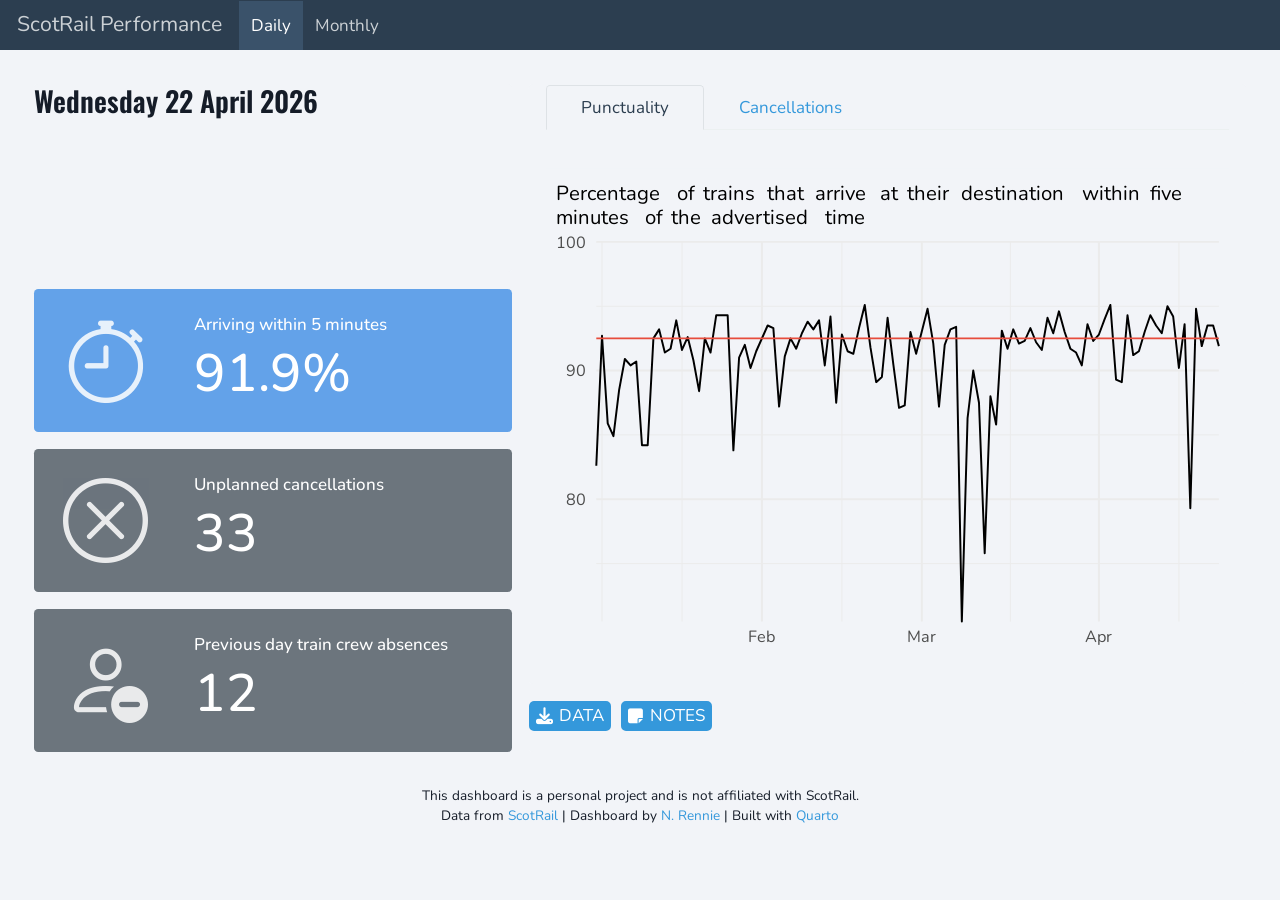
==== commit a80da17c: "Built site for gh-pages" ====
--- a/index.html
+++ b/index.html
@@ -44,9 +44,9 @@
 <link href="site_libs/quarto-html/quarto-syntax-highlighting-7f8f88aac4f3542376d5c11b86a4c14d.css" rel="stylesheet" class="quarto-color-scheme-extra" id="quarto-text-highlighting-styles">
 <script src="site_libs/bootstrap/bootstrap.min.js"></script>
 <link href="site_libs/bootstrap/bootstrap-icons.css" rel="stylesheet">
-<link href="site_libs/bootstrap/bootstrap-9cf4fd097da973e47ec86b7ede8b2901.min.css" rel="stylesheet" append-hash="true" class="quarto-color-scheme" id="quarto-bootstrap" data-mode="light">
-<link href="site_libs/bootstrap/bootstrap-dark-9cf4fd097da973e47ec86b7ede8b2901.min.css" rel="stylesheet" append-hash="true" class="quarto-color-scheme quarto-color-alternate" id="quarto-bootstrap" data-mode="light">
-<link href="site_libs/bootstrap/bootstrap-9cf4fd097da973e47ec86b7ede8b2901.min.css" rel="stylesheet" append-hash="true" class="quarto-color-scheme-extra" id="quarto-bootstrap" data-mode="light">
+<link href="site_libs/bootstrap/bootstrap-551bd4739fd6f0bc6a6fcfff0a910f2b.min.css" rel="stylesheet" append-hash="true" class="quarto-color-scheme" id="quarto-bootstrap" data-mode="light">
+<link href="site_libs/bootstrap/bootstrap-dark-551bd4739fd6f0bc6a6fcfff0a910f2b.min.css" rel="stylesheet" append-hash="true" class="quarto-color-scheme quarto-color-alternate" id="quarto-bootstrap" data-mode="light">
+<link href="site_libs/bootstrap/bootstrap-551bd4739fd6f0bc6a6fcfff0a910f2b.min.css" rel="stylesheet" append-hash="true" class="quarto-color-scheme-extra" id="quarto-bootstrap" data-mode="light">
 <script src="site_libs/quarto-dashboard/quarto-dashboard.js"></script>
 <script src="site_libs/quarto-dashboard/stickythead.js"></script>
 
@@ -84,39 +84,29 @@
 }</script>
 <link href="https://cdnjs.cloudflare.com/ajax/libs/font-awesome/6.4.0/css/all.min.css" rel="stylesheet">
 <link href="site_libs/htmltools-fill-0.5.9/fill.css" rel="stylesheet">
-
 <script src="site_libs/htmlwidgets-1.6.4/htmlwidgets.js"></script>
-
 <link href="site_libs/ggiraphjs-0.9.4/girafe.css" rel="stylesheet">
-
 <script src="site_libs/ggiraphjs-0.9.4/girafe.js"></script>
-
 <script src="site_libs/girafe-binding-0.9.6/girafe.js"></script>
-
 <link href="site_libs/liberation-sans-0.5.0/css/liberation-sans.css" rel="stylesheet">
-
 <link href="site_libs/liberation-serif-0.5.0/css/liberation-serif.css" rel="stylesheet">
-
 <link href="site_libs/liberation-mono-0.5.0/css/liberation-mono.css" rel="stylesheet">
-
 <script src="site_libs/core-js-2.5.3/shim.min.js"></script>
-
 <script src="site_libs/react-18.2.0/react.min.js"></script>
-
 <script src="site_libs/react-18.2.0/react-dom.min.js"></script>
-
 <script src="site_libs/reactwidget-2.0.0/react-tools.js"></script>
-
 <link href="site_libs/reactable-0.4.5/reactable.css" rel="stylesheet">
-
 <script src="site_libs/reactable-binding-0.4.5/reactable.js"></script>
 
 
-
 <meta property="og:title" content="ScotRail Performance">
-<meta property="og:image" content="assets/img/featured.png">
+<meta property="og:image" content="https://nrennie.github.io/scotrail-performance/assets/img/featured.png">
+<meta property="og:image:height" content="817">
+<meta property="og:image:width" content="1452">
 <meta name="twitter:title" content="ScotRail Performance">
-<meta name="twitter:image" content="assets/img/featured.png">
+<meta name="twitter:image" content="https://nrennie.github.io/scotrail-performance/assets/img/featured.png">
+<meta name="twitter:image-height" content="817">
+<meta name="twitter:image-width" content="1452">
 <meta name="twitter:card" content="summary_large_image">
 </head>
 
@@ -158,7 +148,7 @@
 <div class="card html-fill-item html-fill-container bslib-card" data-bslib-card-init="" data-require-bs-caller="card()">
 <div class="card-body html-fill-item html-fill-container" style="padding: 0px;">
 <h2>
-Monday 20 April 2026
+Wednesday 22 April 2026
 </h2>
 </div>
 <script data-bslib-card-init="">bslib.Card.initializeAllCards();</script></div>
@@ -175,7 +165,7 @@
 Arriving within 5 minutes
 </p>
 <p class="value-box-value">
-93.5%
+91.9%
 </p>
 </div>
 </div>
@@ -195,7 +185,7 @@
 Unplanned cancellations
 </p>
 <p class="value-box-value">
-27
+33
 </p>
 </div>
 </div>
@@ -215,7 +205,7 @@
 Previous day train crew absences
 </p>
 <p class="value-box-value">
-31
+12
 </p>
 </div>
 </div>
@@ -231,16 +221,16 @@
 <div id="tabset-1-1" class="tab-pane active html-fill-item html-fill-container" role="tabpanel" aria-labelledby="tabset-1-1-tab">
 <div class="cell html-fill-item html-fill-container" data-layout-align="left" data-expandable="false">
 <div class="cell-output-display html-fill-item html-fill-container">
-<div class="girafe html-widget html-fill-item html-fill-container" id="htmlwidget-a35d1542707d8a8b7471" style="width:100%;height:406px;"></div>
-<script type="application/json" data-for="htmlwidget-a35d1542707d8a8b7471">{"x":{"html":"<?xml version=\"1.0\" encoding=\"UTF-8\"?>\n<svg xmlns='http://www.w3.org/2000/svg' xmlns:xlink='http://www.w3.org/1999/xlink' class='ggiraph-svg' role='graphics-document' id='svg_e03cc706acfbb7c7' viewBox='0 0 504 360'>\n <defs id='svg_e03cc706acfbb7c7_defs'>\n  <clipPath id='svg_e03cc706acfbb7c7_c1'>\n   <rect x='0' y='0' width='504' height='360'/>\n  <\/clipPath>\n <\/defs>\n <g id='svg_e03cc706acfbb7c7_rootg' class='ggiraph-svg-rootg'>\n  <g clip-path='url(#svg_e03cc706acfbb7c7_c1)'>\n   <rect x='0' y='0' width='504' height='360' fill='#F2F4F8' fill-opacity='1' stroke='#F2F4F8' stroke-opacity='1' stroke-width='0.75' stroke-linejoin='round' stroke-linecap='round' class='ggiraph-svg-bg'/>\n   <rect x='0' y='0' width='504' height='360' fill='#F2F4F8' fill-opacity='1' stroke='#F2F4F8' stroke-opacity='1' stroke-width='1.45' stroke-linejoin='round' stroke-linecap='round'/>\n   <polyline points='35.80,292.06 496.53,292.06' fill='none' stroke='#EBEBEB' stroke-opacity='1' stroke-width='0.73' stroke-linejoin='round' stroke-linecap='butt'/>\n   <polyline points='35.80,196.82 496.53,196.82' fill='none' stroke='#EBEBEB' stroke-opacity='1' stroke-width='0.73' stroke-linejoin='round' stroke-linecap='butt'/>\n   <polyline points='35.80,101.58 496.53,101.58' fill='none' stroke='#EBEBEB' stroke-opacity='1' stroke-width='0.73' stroke-linejoin='round' stroke-linecap='butt'/>\n   <polyline points='40.10,334.92 40.10,53.96' fill='none' stroke='#EBEBEB' stroke-opacity='1' stroke-width='0.73' stroke-linejoin='round' stroke-linecap='butt'/>\n   <polyline points='100.39,334.92 100.39,53.96' fill='none' stroke='#EBEBEB' stroke-opacity='1' stroke-width='0.73' stroke-linejoin='round' stroke-linecap='butt'/>\n   <polyline points='220.95,334.92 220.95,53.96' fill='none' stroke='#EBEBEB' stroke-opacity='1' stroke-width='0.73' stroke-linejoin='round' stroke-linecap='butt'/>\n   <polyline points='347.97,334.92 347.97,53.96' fill='none' stroke='#EBEBEB' stroke-opacity='1' stroke-width='0.73' stroke-linejoin='round' stroke-linecap='butt'/>\n   <polyline points='475.00,334.92 475.00,53.96' fill='none' stroke='#EBEBEB' stroke-opacity='1' stroke-width='0.73' stroke-linejoin='round' stroke-linecap='butt'/>\n   <polyline points='35.80,244.44 496.53,244.44' fill='none' stroke='#EBEBEB' stroke-opacity='1' stroke-width='1.45' stroke-linejoin='round' stroke-linecap='butt'/>\n   <polyline points='35.80,149.20 496.53,149.20' fill='none' stroke='#EBEBEB' stroke-opacity='1' stroke-width='1.45' stroke-linejoin='round' stroke-linecap='butt'/>\n   <polyline points='35.80,53.96 496.53,53.96' fill='none' stroke='#EBEBEB' stroke-opacity='1' stroke-width='1.45' stroke-linejoin='round' stroke-linecap='butt'/>\n   <polyline points='160.67,334.92 160.67,53.96' fill='none' stroke='#EBEBEB' stroke-opacity='1' stroke-width='1.45' stroke-linejoin='round' stroke-linecap='butt'/>\n   <polyline points='281.23,334.92 281.23,53.96' fill='none' stroke='#EBEBEB' stroke-opacity='1' stroke-width='1.45' stroke-linejoin='round' stroke-linecap='butt'/>\n   <polyline points='414.72,334.92 414.72,53.96' fill='none' stroke='#EBEBEB' stroke-opacity='1' stroke-width='1.45' stroke-linejoin='round' stroke-linecap='butt'/>\n   <polyline points='35.80,219.68 40.10,123.48 44.41,188.25 48.71,197.77 53.02,163.48 57.33,140.63 61.63,145.39 65.94,142.53 70.24,204.44 74.55,204.44 78.86,125.39 83.16,118.72 87.47,135.86 91.77,133.01 96.08,112.05 100.39,133.96 104.69,124.43 109.00,141.58 113.30,164.44 117.61,125.39 121.91,135.86 126.22,108.24 130.53,108.24 134.83,108.24 139.14,208.25 143.44,139.67 147.75,130.15 152.06,147.29 156.36,134.91 164.97,115.86 169.28,117.77 173.59,175.86 177.89,138.72 182.20,125.39 186.50,133.01 190.81,121.58 195.12,113.01 199.42,118.72 203.73,112.05 208.03,145.39 212.34,109.20 216.64,173.01 220.95,122.53 225.26,134.91 229.56,136.82 233.87,117.77 238.17,100.62 242.48,132.05 246.79,157.77 251.09,153.96 255.40,110.15 259.70,144.44 264.01,176.82 268.32,174.91 272.62,120.63 276.93,136.82 285.54,103.48 289.84,129.20 294.15,175.86 298.46,130.15 302.76,118.72 307.07,116.82 311.37,334.92 315.68,184.44 319.99,149.20 324.29,173.01 328.60,284.44 332.90,168.25 337.21,189.20 341.52,119.67 345.82,133.01 350.13,118.72 354.43,129.20 358.74,127.29 363.05,117.77 367.35,128.24 371.66,133.96 375.96,110.15 380.27,121.58 384.57,105.39 388.88,120.63 393.19,133.01 397.49,135.86 401.80,145.39 406.10,114.91 410.41,127.29 414.72,122.53 419.02,111.10 423.33,100.62 427.63,155.86 431.94,157.77 436.25,108.24 440.55,137.77 444.86,134.91 449.16,120.63 453.47,108.24 457.77,115.86 462.08,121.58 466.39,101.58 470.69,109.20 475.00,147.29 479.30,114.91 483.61,251.10 487.92,103.48 492.22,131.10 496.53,115.86' fill='none' stroke='#000000' stroke-opacity='1' stroke-width='1.45' stroke-linejoin='round' stroke-linecap='butt'/>\n   <line x1='35.8' y1='125.39' x2='496.53' y2='125.39' stroke='#E74C3C' stroke-opacity='1' stroke-width='1.45' stroke-linejoin='round' stroke-linecap='butt'/>\n   <circle id='svg_e03cc706acfbb7c7_e1' cx='496.53' cy='115.86' r='4.36pt' fill='#F2F4F8' fill-opacity='0' stroke='#F2F4F8' stroke-opacity='0' stroke-width='0.97' stroke-linejoin='round' stroke-linecap='round' title='&amp;lt;b&amp;gt;Monday 20 April, 2026&amp;lt;/b&amp;gt;&amp;lt;br&amp;gt;93.5% ' data-id='2026-04-20'/>\n   <circle id='svg_e03cc706acfbb7c7_e2' cx='492.22' cy='131.1' r='4.36pt' fill='#F2F4F8' fill-opacity='0' stroke='#F2F4F8' stroke-opacity='0' stroke-width='0.97' stroke-linejoin='round' stroke-linecap='round' title='&amp;lt;b&amp;gt;Sunday 19 April, 2026&amp;lt;/b&amp;gt;&amp;lt;br&amp;gt;91.9% (below target)' data-id='2026-04-19'/>\n   <circle id='svg_e03cc706acfbb7c7_e3' cx='487.92' cy='103.48' r='4.36pt' fill='#F2F4F8' fill-opacity='0' stroke='#F2F4F8' stroke-opacity='0' stroke-width='0.97' stroke-linejoin='round' stroke-linecap='round' title='&amp;lt;b&amp;gt;Saturday 18 April, 2026&amp;lt;/b&amp;gt;&amp;lt;br&amp;gt;94.8% ' data-id='2026-04-18'/>\n   <circle id='svg_e03cc706acfbb7c7_e4' cx='483.61' cy='251.1' r='4.36pt' fill='#F2F4F8' fill-opacity='0' stroke='#F2F4F8' stroke-opacity='0' stroke-width='0.97' stroke-linejoin='round' stroke-linecap='round' title='&amp;lt;b&amp;gt;Friday 17 April, 2026&amp;lt;/b&amp;gt;&amp;lt;br&amp;gt;79.3% (below target)' data-id='2026-04-17'/>\n   <circle id='svg_e03cc706acfbb7c7_e5' cx='479.3' cy='114.91' r='4.36pt' fill='#F2F4F8' fill-opacity='0' stroke='#F2F4F8' stroke-opacity='0' stroke-width='0.97' stroke-linejoin='round' stroke-linecap='round' title='&amp;lt;b&amp;gt;Thursday 16 April, 2026&amp;lt;/b&amp;gt;&amp;lt;br&amp;gt;93.6% ' data-id='2026-04-16'/>\n   <circle id='svg_e03cc706acfbb7c7_e6' cx='475' cy='147.29' r='4.36pt' fill='#F2F4F8' fill-opacity='0' stroke='#F2F4F8' stroke-opacity='0' stroke-width='0.97' stroke-linejoin='round' stroke-linecap='round' title='&amp;lt;b&amp;gt;Wednesday 15 April, 2026&amp;lt;/b&amp;gt;&amp;lt;br&amp;gt;90.2% (below target)' data-id='2026-04-15'/>\n   <circle id='svg_e03cc706acfbb7c7_e7' cx='470.69' cy='109.2' r='4.36pt' fill='#F2F4F8' fill-opacity='0' stroke='#F2F4F8' stroke-opacity='0' stroke-width='0.97' stroke-linejoin='round' stroke-linecap='round' title='&amp;lt;b&amp;gt;Tuesday 14 April, 2026&amp;lt;/b&amp;gt;&amp;lt;br&amp;gt;94.2% ' data-id='2026-04-14'/>\n   <circle id='svg_e03cc706acfbb7c7_e8' cx='466.39' cy='101.58' r='4.36pt' fill='#F2F4F8' fill-opacity='0' stroke='#F2F4F8' stroke-opacity='0' stroke-width='0.97' stroke-linejoin='round' stroke-linecap='round' title='&amp;lt;b&amp;gt;Monday 13 April, 2026&amp;lt;/b&amp;gt;&amp;lt;br&amp;gt;95% ' data-id='2026-04-13'/>\n   <circle id='svg_e03cc706acfbb7c7_e9' cx='462.08' cy='121.58' r='4.36pt' fill='#F2F4F8' fill-opacity='0' stroke='#F2F4F8' stroke-opacity='0' stroke-width='0.97' stroke-linejoin='round' stroke-linecap='round' title='&amp;lt;b&amp;gt;Sunday 12 April, 2026&amp;lt;/b&amp;gt;&amp;lt;br&amp;gt;92.9% ' data-id='2026-04-12'/>\n   <circle id='svg_e03cc706acfbb7c7_e10' cx='457.77' cy='115.86' r='4.36pt' fill='#F2F4F8' fill-opacity='0' stroke='#F2F4F8' stroke-opacity='0' stroke-width='0.97' stroke-linejoin='round' stroke-linecap='round' title='&amp;lt;b&amp;gt;Saturday 11 April, 2026&amp;lt;/b&amp;gt;&amp;lt;br&amp;gt;93.5% ' data-id='2026-04-11'/>\n   <circle id='svg_e03cc706acfbb7c7_e11' cx='453.47' cy='108.24' r='4.36pt' fill='#F2F4F8' fill-opacity='0' stroke='#F2F4F8' stroke-opacity='0' stroke-width='0.97' stroke-linejoin='round' stroke-linecap='round' title='&amp;lt;b&amp;gt;Friday 10 April, 2026&amp;lt;/b&amp;gt;&amp;lt;br&amp;gt;94.3% ' data-id='2026-04-10'/>\n   <circle id='svg_e03cc706acfbb7c7_e12' cx='449.16' cy='120.63' r='4.36pt' fill='#F2F4F8' fill-opacity='0' stroke='#F2F4F8' stroke-opacity='0' stroke-width='0.97' stroke-linejoin='round' stroke-linecap='round' title='&amp;lt;b&amp;gt;Thursday  9 April, 2026&amp;lt;/b&amp;gt;&amp;lt;br&amp;gt;93% ' data-id='2026-04-09'/>\n   <circle id='svg_e03cc706acfbb7c7_e13' cx='444.86' cy='134.91' r='4.36pt' fill='#F2F4F8' fill-opacity='0' stroke='#F2F4F8' stroke-opacity='0' stroke-width='0.97' stroke-linejoin='round' stroke-linecap='round' title='&amp;lt;b&amp;gt;Wednesday  8 April, 2026&amp;lt;/b&amp;gt;&amp;lt;br&amp;gt;91.5% (below target)' data-id='2026-04-08'/>\n   <circle id='svg_e03cc706acfbb7c7_e14' cx='440.55' cy='137.77' r='4.36pt' fill='#F2F4F8' fill-opacity='0' stroke='#F2F4F8' stroke-opacity='0' stroke-width='0.97' stroke-linejoin='round' stroke-linecap='round' title='&amp;lt;b&amp;gt;Tuesday  7 April, 2026&amp;lt;/b&amp;gt;&amp;lt;br&amp;gt;91.2% (below target)' data-id='2026-04-07'/>\n   <circle id='svg_e03cc706acfbb7c7_e15' cx='436.25' cy='108.24' r='4.36pt' fill='#F2F4F8' fill-opacity='0' stroke='#F2F4F8' stroke-opacity='0' stroke-width='0.97' stroke-linejoin='round' stroke-linecap='round' title='&amp;lt;b&amp;gt;Monday  6 April, 2026&amp;lt;/b&amp;gt;&amp;lt;br&amp;gt;94.3% ' data-id='2026-04-06'/>\n   <circle id='svg_e03cc706acfbb7c7_e16' cx='431.94' cy='157.77' r='4.36pt' fill='#F2F4F8' fill-opacity='0' stroke='#F2F4F8' stroke-opacity='0' stroke-width='0.97' stroke-linejoin='round' stroke-linecap='round' title='&amp;lt;b&amp;gt;Sunday  5 April, 2026&amp;lt;/b&amp;gt;&amp;lt;br&amp;gt;89.1% (below target)' data-id='2026-04-05'/>\n   <circle id='svg_e03cc706acfbb7c7_e17' cx='427.63' cy='155.86' r='4.36pt' fill='#F2F4F8' fill-opacity='0' stroke='#F2F4F8' stroke-opacity='0' stroke-width='0.97' stroke-linejoin='round' stroke-linecap='round' title='&amp;lt;b&amp;gt;Saturday  4 April, 2026&amp;lt;/b&amp;gt;&amp;lt;br&amp;gt;89.3% (below target)' data-id='2026-04-04'/>\n   <circle id='svg_e03cc706acfbb7c7_e18' cx='423.33' cy='100.62' r='4.36pt' fill='#F2F4F8' fill-opacity='0' stroke='#F2F4F8' stroke-opacity='0' stroke-width='0.97' stroke-linejoin='round' stroke-linecap='round' title='&amp;lt;b&amp;gt;Friday  3 April, 2026&amp;lt;/b&amp;gt;&amp;lt;br&amp;gt;95.1% ' data-id='2026-04-03'/>\n   <circle id='svg_e03cc706acfbb7c7_e19' cx='419.02' cy='111.1' r='4.36pt' fill='#F2F4F8' fill-opacity='0' stroke='#F2F4F8' stroke-opacity='0' stroke-width='0.97' stroke-linejoin='round' stroke-linecap='round' title='&amp;lt;b&amp;gt;Thursday  2 April, 2026&amp;lt;/b&amp;gt;&amp;lt;br&amp;gt;94% ' data-id='2026-04-02'/>\n   <circle id='svg_e03cc706acfbb7c7_e20' cx='414.72' cy='122.53' r='4.36pt' fill='#F2F4F8' fill-opacity='0' stroke='#F2F4F8' stroke-opacity='0' stroke-width='0.97' stroke-linejoin='round' stroke-linecap='round' title='&amp;lt;b&amp;gt;Wednesday  1 April, 2026&amp;lt;/b&amp;gt;&amp;lt;br&amp;gt;92.8% ' data-id='2026-04-01'/>\n   <circle id='svg_e03cc706acfbb7c7_e21' cx='410.41' cy='127.29' r='4.36pt' fill='#F2F4F8' fill-opacity='0' stroke='#F2F4F8' stroke-opacity='0' stroke-width='0.97' stroke-linejoin='round' stroke-linecap='round' title='&amp;lt;b&amp;gt;Tuesday 31 March, 2026&amp;lt;/b&amp;gt;&amp;lt;br&amp;gt;92.3% (below target)' data-id='2026-03-31'/>\n   <circle id='svg_e03cc706acfbb7c7_e22' cx='406.1' cy='114.91' r='4.36pt' fill='#F2F4F8' fill-opacity='0' stroke='#F2F4F8' stroke-opacity='0' stroke-width='0.97' stroke-linejoin='round' stroke-linecap='round' title='&amp;lt;b&amp;gt;Monday 30 March, 2026&amp;lt;/b&amp;gt;&amp;lt;br&amp;gt;93.6% ' data-id='2026-03-30'/>\n   <circle id='svg_e03cc706acfbb7c7_e23' cx='401.8' cy='145.39' r='4.36pt' fill='#F2F4F8' fill-opacity='0' stroke='#F2F4F8' stroke-opacity='0' stroke-width='0.97' stroke-linejoin='round' stroke-linecap='round' title='&amp;lt;b&amp;gt;Sunday 29 March, 2026&amp;lt;/b&amp;gt;&amp;lt;br&amp;gt;90.4% (below target)' data-id='2026-03-29'/>\n   <circle id='svg_e03cc706acfbb7c7_e24' cx='397.49' cy='135.86' r='4.36pt' fill='#F2F4F8' fill-opacity='0' stroke='#F2F4F8' stroke-opacity='0' stroke-width='0.97' stroke-linejoin='round' stroke-linecap='round' title='&amp;lt;b&amp;gt;Saturday 28 March, 2026&amp;lt;/b&amp;gt;&amp;lt;br&amp;gt;91.4% (below target)' data-id='2026-03-28'/>\n   <circle id='svg_e03cc706acfbb7c7_e25' cx='393.19' cy='133.01' r='4.36pt' fill='#F2F4F8' fill-opacity='0' stroke='#F2F4F8' stroke-opacity='0' stroke-width='0.97' stroke-linejoin='round' stroke-linecap='round' title='&amp;lt;b&amp;gt;Friday 27 March, 2026&amp;lt;/b&amp;gt;&amp;lt;br&amp;gt;91.7% (below target)' data-id='2026-03-27'/>\n   <circle id='svg_e03cc706acfbb7c7_e26' cx='388.88' cy='120.63' r='4.36pt' fill='#F2F4F8' fill-opacity='0' stroke='#F2F4F8' stroke-opacity='0' stroke-width='0.97' stroke-linejoin='round' stroke-linecap='round' title='&amp;lt;b&amp;gt;Thursday 26 March, 2026&amp;lt;/b&amp;gt;&amp;lt;br&amp;gt;93% ' data-id='2026-03-26'/>\n   <circle id='svg_e03cc706acfbb7c7_e27' cx='384.57' cy='105.39' r='4.36pt' fill='#F2F4F8' fill-opacity='0' stroke='#F2F4F8' stroke-opacity='0' stroke-width='0.97' stroke-linejoin='round' stroke-linecap='round' title='&amp;lt;b&amp;gt;Wednesday 25 March, 2026&amp;lt;/b&amp;gt;&amp;lt;br&amp;gt;94.6% ' data-id='2026-03-25'/>\n   <circle id='svg_e03cc706acfbb7c7_e28' cx='380.27' cy='121.58' r='4.36pt' fill='#F2F4F8' fill-opacity='0' stroke='#F2F4F8' stroke-opacity='0' stroke-width='0.97' stroke-linejoin='round' stroke-linecap='round' title='&amp;lt;b&amp;gt;Tuesday 24 March, 2026&amp;lt;/b&amp;gt;&amp;lt;br&amp;gt;92.9% ' data-id='2026-03-24'/>\n   <circle id='svg_e03cc706acfbb7c7_e29' cx='375.96' cy='110.15' r='4.36pt' fill='#F2F4F8' fill-opacity='0' stroke='#F2F4F8' stroke-opacity='0' stroke-width='0.97' stroke-linejoin='round' stroke-linecap='round' title='&amp;lt;b&amp;gt;Monday 23 March, 2026&amp;lt;/b&amp;gt;&amp;lt;br&amp;gt;94.1% ' data-id='2026-03-23'/>\n   <circle id='svg_e03cc706acfbb7c7_e30' cx='371.66' cy='133.96' r='4.36pt' fill='#F2F4F8' fill-opacity='0' stroke='#F2F4F8' stroke-opacity='0' stroke-width='0.97' stroke-linejoin='round' stroke-linecap='round' title='&amp;lt;b&amp;gt;Sunday 22 March, 2026&amp;lt;/b&amp;gt;&amp;lt;br&amp;gt;91.6% (below target)' data-id='2026-03-22'/>\n   <circle id='svg_e03cc706acfbb7c7_e31' cx='367.35' cy='128.24' r='4.36pt' fill='#F2F4F8' fill-opacity='0' stroke='#F2F4F8' stroke-opacity='0' stroke-width='0.97' stroke-linejoin='round' stroke-linecap='round' title='&amp;lt;b&amp;gt;Saturday 21 March, 2026&amp;lt;/b&amp;gt;&amp;lt;br&amp;gt;92.2% (below target)' data-id='2026-03-21'/>\n   <circle id='svg_e03cc706acfbb7c7_e32' cx='363.05' cy='117.77' r='4.36pt' fill='#F2F4F8' fill-opacity='0' stroke='#F2F4F8' stroke-opacity='0' stroke-width='0.97' stroke-linejoin='round' stroke-linecap='round' title='&amp;lt;b&amp;gt;Friday 20 March, 2026&amp;lt;/b&amp;gt;&amp;lt;br&amp;gt;93.3% ' data-id='2026-03-20'/>\n   <circle id='svg_e03cc706acfbb7c7_e33' cx='358.74' cy='127.29' r='4.36pt' fill='#F2F4F8' fill-opacity='0' stroke='#F2F4F8' stroke-opacity='0' stroke-width='0.97' stroke-linejoin='round' stroke-linecap='round' title='&amp;lt;b&amp;gt;Thursday 19 March, 2026&amp;lt;/b&amp;gt;&amp;lt;br&amp;gt;92.3% (below target)' data-id='2026-03-19'/>\n   <circle id='svg_e03cc706acfbb7c7_e34' cx='354.43' cy='129.2' r='4.36pt' fill='#F2F4F8' fill-opacity='0' stroke='#F2F4F8' stroke-opacity='0' stroke-width='0.97' stroke-linejoin='round' stroke-linecap='round' title='&amp;lt;b&amp;gt;Wednesday 18 March, 2026&amp;lt;/b&amp;gt;&amp;lt;br&amp;gt;92.1% (below target)' data-id='2026-03-18'/>\n   <circle id='svg_e03cc706acfbb7c7_e35' cx='350.13' cy='118.72' r='4.36pt' fill='#F2F4F8' fill-opacity='0' stroke='#F2F4F8' stroke-opacity='0' stroke-width='0.97' stroke-linejoin='round' stroke-linecap='round' title='&amp;lt;b&amp;gt;Tuesday 17 March, 2026&amp;lt;/b&amp;gt;&amp;lt;br&amp;gt;93.2% ' data-id='2026-03-17'/>\n   <circle id='svg_e03cc706acfbb7c7_e36' cx='345.82' cy='133.01' r='4.36pt' fill='#F2F4F8' fill-opacity='0' stroke='#F2F4F8' stroke-opacity='0' stroke-width='0.97' stroke-linejoin='round' stroke-linecap='round' title='&amp;lt;b&amp;gt;Monday 16 March, 2026&amp;lt;/b&amp;gt;&amp;lt;br&amp;gt;91.7% (below target)' data-id='2026-03-16'/>\n   <circle id='svg_e03cc706acfbb7c7_e37' cx='341.52' cy='119.67' r='4.36pt' fill='#F2F4F8' fill-opacity='0' stroke='#F2F4F8' stroke-opacity='0' stroke-width='0.97' stroke-linejoin='round' stroke-linecap='round' title='&amp;lt;b&amp;gt;Sunday 15 March, 2026&amp;lt;/b&amp;gt;&amp;lt;br&amp;gt;93.1% ' data-id='2026-03-15'/>\n   <circle id='svg_e03cc706acfbb7c7_e38' cx='337.21' cy='189.2' r='4.36pt' fill='#F2F4F8' fill-opacity='0' stroke='#F2F4F8' stroke-opacity='0' stroke-width='0.97' stroke-linejoin='round' stroke-linecap='round' title='&amp;lt;b&amp;gt;Saturday 14 March, 2026&amp;lt;/b&amp;gt;&amp;lt;br&amp;gt;85.8% (below target)' data-id='2026-03-14'/>\n   <circle id='svg_e03cc706acfbb7c7_e39' cx='332.9' cy='168.25' r='4.36pt' fill='#F2F4F8' fill-opacity='0' stroke='#F2F4F8' stroke-opacity='0' stroke-width='0.97' stroke-linejoin='round' stroke-linecap='round' title='&amp;lt;b&amp;gt;Friday 13 March, 2026&amp;lt;/b&amp;gt;&amp;lt;br&amp;gt;88% (below target)' data-id='2026-03-13'/>\n   <circle id='svg_e03cc706acfbb7c7_e40' cx='328.6' cy='284.44' r='4.36pt' fill='#F2F4F8' fill-opacity='0' stroke='#F2F4F8' stroke-opacity='0' stroke-width='0.97' stroke-linejoin='round' stroke-linecap='round' title='&amp;lt;b&amp;gt;Thursday 12 March, 2026&amp;lt;/b&amp;gt;&amp;lt;br&amp;gt;75.8% (below target)' data-id='2026-03-12'/>\n   <circle id='svg_e03cc706acfbb7c7_e41' cx='324.29' cy='173.01' r='4.36pt' fill='#F2F4F8' fill-opacity='0' stroke='#F2F4F8' stroke-opacity='0' stroke-width='0.97' stroke-linejoin='round' stroke-linecap='round' title='&amp;lt;b&amp;gt;Wednesday 11 March, 2026&amp;lt;/b&amp;gt;&amp;lt;br&amp;gt;87.5% (below target)' data-id='2026-03-11'/>\n   <circle id='svg_e03cc706acfbb7c7_e42' cx='319.99' cy='149.2' r='4.36pt' fill='#F2F4F8' fill-opacity='0' stroke='#F2F4F8' stroke-opacity='0' stroke-width='0.97' stroke-linejoin='round' stroke-linecap='round' title='&amp;lt;b&amp;gt;Tuesday 10 March, 2026&amp;lt;/b&amp;gt;&amp;lt;br&amp;gt;90% (below target)' data-id='2026-03-10'/>\n   <circle id='svg_e03cc706acfbb7c7_e43' cx='315.68' cy='184.44' r='4.36pt' fill='#F2F4F8' fill-opacity='0' stroke='#F2F4F8' stroke-opacity='0' stroke-width='0.97' stroke-linejoin='round' stroke-linecap='round' title='&amp;lt;b&amp;gt;Monday  9 March, 2026&amp;lt;/b&amp;gt;&amp;lt;br&amp;gt;86.3% (below target)' data-id='2026-03-09'/>\n   <circle id='svg_e03cc706acfbb7c7_e44' cx='311.37' cy='334.92' r='4.36pt' fill='#F2F4F8' fill-opacity='0' stroke='#F2F4F8' stroke-opacity='0' stroke-width='0.97' stroke-linejoin='round' stroke-linecap='round' title='&amp;lt;b&amp;gt;Sunday  8 March, 2026&amp;lt;/b&amp;gt;&amp;lt;br&amp;gt;70.5% (below target)' data-id='2026-03-08'/>\n   <circle id='svg_e03cc706acfbb7c7_e45' cx='307.07' cy='116.82' r='4.36pt' fill='#F2F4F8' fill-opacity='0' stroke='#F2F4F8' stroke-opacity='0' stroke-width='0.97' stroke-linejoin='round' stroke-linecap='round' title='&amp;lt;b&amp;gt;Saturday  7 March, 2026&amp;lt;/b&amp;gt;&amp;lt;br&amp;gt;93.4% ' data-id='2026-03-07'/>\n   <circle id='svg_e03cc706acfbb7c7_e46' cx='302.76' cy='118.72' r='4.36pt' fill='#F2F4F8' fill-opacity='0' stroke='#F2F4F8' stroke-opacity='0' stroke-width='0.97' stroke-linejoin='round' stroke-linecap='round' title='&amp;lt;b&amp;gt;Friday  6 March, 2026&amp;lt;/b&amp;gt;&amp;lt;br&amp;gt;93.2% ' data-id='2026-03-06'/>\n   <circle id='svg_e03cc706acfbb7c7_e47' cx='298.46' cy='130.15' r='4.36pt' fill='#F2F4F8' fill-opacity='0' stroke='#F2F4F8' stroke-opacity='0' stroke-width='0.97' stroke-linejoin='round' stroke-linecap='round' title='&amp;lt;b&amp;gt;Thursday  5 March, 2026&amp;lt;/b&amp;gt;&amp;lt;br&amp;gt;92% (below target)' data-id='2026-03-05'/>\n   <circle id='svg_e03cc706acfbb7c7_e48' cx='294.15' cy='175.86' r='4.36pt' fill='#F2F4F8' fill-opacity='0' stroke='#F2F4F8' stroke-opacity='0' stroke-width='0.97' stroke-linejoin='round' stroke-linecap='round' title='&amp;lt;b&amp;gt;Wednesday  4 March, 2026&amp;lt;/b&amp;gt;&amp;lt;br&amp;gt;87.2% (below target)' data-id='2026-03-04'/>\n   <circle id='svg_e03cc706acfbb7c7_e49' cx='289.84' cy='129.2' r='4.36pt' fill='#F2F4F8' fill-opacity='0' stroke='#F2F4F8' stroke-opacity='0' stroke-width='0.97' stroke-linejoin='round' stroke-linecap='round' title='&amp;lt;b&amp;gt;Tuesday  3 March, 2026&amp;lt;/b&amp;gt;&amp;lt;br&amp;gt;92.1% (below target)' data-id='2026-03-03'/>\n   <circle id='svg_e03cc706acfbb7c7_e50' cx='285.54' cy='103.48' r='4.36pt' fill='#F2F4F8' fill-opacity='0' stroke='#F2F4F8' stroke-opacity='0' stroke-width='0.97' stroke-linejoin='round' stroke-linecap='round' title='&amp;lt;b&amp;gt;Monday  2 March, 2026&amp;lt;/b&amp;gt;&amp;lt;br&amp;gt;94.8% ' data-id='2026-03-02'/>\n   <circle id='svg_e03cc706acfbb7c7_e51' cx='276.93' cy='136.82' r='4.36pt' fill='#F2F4F8' fill-opacity='0' stroke='#F2F4F8' stroke-opacity='0' stroke-width='0.97' stroke-linejoin='round' stroke-linecap='round' title='&amp;lt;b&amp;gt;Saturday 28 February, 2026&amp;lt;/b&amp;gt;&amp;lt;br&amp;gt;91.3% (below target)' data-id='2026-02-28'/>\n   <circle id='svg_e03cc706acfbb7c7_e52' cx='272.62' cy='120.63' r='4.36pt' fill='#F2F4F8' fill-opacity='0' stroke='#F2F4F8' stroke-opacity='0' stroke-width='0.97' stroke-linejoin='round' stroke-linecap='round' title='&amp;lt;b&amp;gt;Friday 27 February, 2026&amp;lt;/b&amp;gt;&amp;lt;br&amp;gt;93% ' data-id='2026-02-27'/>\n   <circle id='svg_e03cc706acfbb7c7_e53' cx='268.32' cy='174.91' r='4.36pt' fill='#F2F4F8' fill-opacity='0' stroke='#F2F4F8' stroke-opacity='0' stroke-width='0.97' stroke-linejoin='round' stroke-linecap='round' title='&amp;lt;b&amp;gt;Thursday 26 February, 2026&amp;lt;/b&amp;gt;&amp;lt;br&amp;gt;87.3% (below target)' data-id='2026-02-26'/>\n   <circle id='svg_e03cc706acfbb7c7_e54' cx='264.01' cy='176.82' r='4.36pt' fill='#F2F4F8' fill-opacity='0' stroke='#F2F4F8' stroke-opacity='0' stroke-width='0.97' stroke-linejoin='round' stroke-linecap='round' title='&amp;lt;b&amp;gt;Wednesday 25 February, 2026&amp;lt;/b&amp;gt;&amp;lt;br&amp;gt;87.1% (below target)' data-id='2026-02-25'/>\n   <circle id='svg_e03cc706acfbb7c7_e55' cx='259.7' cy='144.44' r='4.36pt' fill='#F2F4F8' fill-opacity='0' stroke='#F2F4F8' stroke-opacity='0' stroke-width='0.97' stroke-linejoin='round' stroke-linecap='round' title='&amp;lt;b&amp;gt;Tuesday 24 February, 2026&amp;lt;/b&amp;gt;&amp;lt;br&amp;gt;90.5% (below target)' data-id='2026-02-24'/>\n   <circle id='svg_e03cc706acfbb7c7_e56' cx='255.4' cy='110.15' r='4.36pt' fill='#F2F4F8' fill-opacity='0' stroke='#F2F4F8' stroke-opacity='0' stroke-width='0.97' stroke-linejoin='round' stroke-linecap='round' title='&amp;lt;b&amp;gt;Monday 23 February, 2026&amp;lt;/b&amp;gt;&amp;lt;br&amp;gt;94.1% ' data-id='2026-02-23'/>\n   <circle id='svg_e03cc706acfbb7c7_e57' cx='251.09' cy='153.96' r='4.36pt' fill='#F2F4F8' fill-opacity='0' stroke='#F2F4F8' stroke-opacity='0' stroke-width='0.97' stroke-linejoin='round' stroke-linecap='round' title='&amp;lt;b&amp;gt;Sunday 22 February, 2026&amp;lt;/b&amp;gt;&amp;lt;br&amp;gt;89.5% (below target)' data-id='2026-02-22'/>\n   <circle id='svg_e03cc706acfbb7c7_e58' cx='246.79' cy='157.77' r='4.36pt' fill='#F2F4F8' fill-opacity='0' stroke='#F2F4F8' stroke-opacity='0' stroke-width='0.97' stroke-linejoin='round' stroke-linecap='round' title='&amp;lt;b&amp;gt;Saturday 21 February, 2026&amp;lt;/b&amp;gt;&amp;lt;br&amp;gt;89.1% (below target)' data-id='2026-02-21'/>\n   <circle id='svg_e03cc706acfbb7c7_e59' cx='242.48' cy='132.05' r='4.36pt' fill='#F2F4F8' fill-opacity='0' stroke='#F2F4F8' stroke-opacity='0' stroke-width='0.97' stroke-linejoin='round' stroke-linecap='round' title='&amp;lt;b&amp;gt;Friday 20 February, 2026&amp;lt;/b&amp;gt;&amp;lt;br&amp;gt;91.8% (below target)' data-id='2026-02-20'/>\n   <circle id='svg_e03cc706acfbb7c7_e60' cx='238.17' cy='100.62' r='4.36pt' fill='#F2F4F8' fill-opacity='0' stroke='#F2F4F8' stroke-opacity='0' stroke-width='0.97' stroke-linejoin='round' stroke-linecap='round' title='&amp;lt;b&amp;gt;Thursday 19 February, 2026&amp;lt;/b&amp;gt;&amp;lt;br&amp;gt;95.1% ' data-id='2026-02-19'/>\n   <circle id='svg_e03cc706acfbb7c7_e61' cx='233.87' cy='117.77' r='4.36pt' fill='#F2F4F8' fill-opacity='0' stroke='#F2F4F8' stroke-opacity='0' stroke-width='0.97' stroke-linejoin='round' stroke-linecap='round' title='&amp;lt;b&amp;gt;Wednesday 18 February, 2026&amp;lt;/b&amp;gt;&amp;lt;br&amp;gt;93.3% ' data-id='2026-02-18'/>\n   <circle id='svg_e03cc706acfbb7c7_e62' cx='229.56' cy='136.82' r='4.36pt' fill='#F2F4F8' fill-opacity='0' stroke='#F2F4F8' stroke-opacity='0' stroke-width='0.97' stroke-linejoin='round' stroke-linecap='round' title='&amp;lt;b&amp;gt;Tuesday 17 February, 2026&amp;lt;/b&amp;gt;&amp;lt;br&amp;gt;91.3% (below target)' data-id='2026-02-17'/>\n   <circle id='svg_e03cc706acfbb7c7_e63' cx='225.26' cy='134.91' r='4.36pt' fill='#F2F4F8' fill-opacity='0' stroke='#F2F4F8' stroke-opacity='0' stroke-width='0.97' stroke-linejoin='round' stroke-linecap='round' title='&amp;lt;b&amp;gt;Monday 16 February, 2026&amp;lt;/b&amp;gt;&amp;lt;br&amp;gt;91.5% (below target)' data-id='2026-02-16'/>\n   <circle id='svg_e03cc706acfbb7c7_e64' cx='220.95' cy='122.53' r='4.36pt' fill='#F2F4F8' fill-opacity='0' stroke='#F2F4F8' stroke-opacity='0' stroke-width='0.97' stroke-linejoin='round' stroke-linecap='round' title='&amp;lt;b&amp;gt;Sunday 15 February, 2026&amp;lt;/b&amp;gt;&amp;lt;br&amp;gt;92.8% ' data-id='2026-02-15'/>\n   <circle id='svg_e03cc706acfbb7c7_e65' cx='216.64' cy='173.01' r='4.36pt' fill='#F2F4F8' fill-opacity='0' stroke='#F2F4F8' stroke-opacity='0' stroke-width='0.97' stroke-linejoin='round' stroke-linecap='round' title='&amp;lt;b&amp;gt;Saturday 14 February, 2026&amp;lt;/b&amp;gt;&amp;lt;br&amp;gt;87.5% (below target)' data-id='2026-02-14'/>\n   <circle id='svg_e03cc706acfbb7c7_e66' cx='212.34' cy='109.2' r='4.36pt' fill='#F2F4F8' fill-opacity='0' stroke='#F2F4F8' stroke-opacity='0' stroke-width='0.97' stroke-linejoin='round' stroke-linecap='round' title='&amp;lt;b&amp;gt;Friday 13 February, 2026&amp;lt;/b&amp;gt;&amp;lt;br&amp;gt;94.2% ' data-id='2026-02-13'/>\n   <circle id='svg_e03cc706acfbb7c7_e67' cx='208.03' cy='145.39' r='4.36pt' fill='#F2F4F8' fill-opacity='0' stroke='#F2F4F8' stroke-opacity='0' stroke-width='0.97' stroke-linejoin='round' stroke-linecap='round' title='&amp;lt;b&amp;gt;Thursday 12 February, 2026&amp;lt;/b&amp;gt;&amp;lt;br&amp;gt;90.4% (below target)' data-id='2026-02-12'/>\n   <circle id='svg_e03cc706acfbb7c7_e68' cx='203.73' cy='112.05' r='4.36pt' fill='#F2F4F8' fill-opacity='0' stroke='#F2F4F8' stroke-opacity='0' stroke-width='0.97' stroke-linejoin='round' stroke-linecap='round' title='&amp;lt;b&amp;gt;Wednesday 11 February, 2026&amp;lt;/b&amp;gt;&amp;lt;br&amp;gt;93.9% ' data-id='2026-02-11'/>\n   <circle id='svg_e03cc706acfbb7c7_e69' cx='199.42' cy='118.72' r='4.36pt' fill='#F2F4F8' fill-opacity='0' stroke='#F2F4F8' stroke-opacity='0' stroke-width='0.97' stroke-linejoin='round' stroke-linecap='round' title='&amp;lt;b&amp;gt;Tuesday 10 February, 2026&amp;lt;/b&amp;gt;&amp;lt;br&amp;gt;93.2% ' data-id='2026-02-10'/>\n   <circle id='svg_e03cc706acfbb7c7_e70' cx='195.12' cy='113.01' r='4.36pt' fill='#F2F4F8' fill-opacity='0' stroke='#F2F4F8' stroke-opacity='0' stroke-width='0.97' stroke-linejoin='round' stroke-linecap='round' title='&amp;lt;b&amp;gt;Monday  9 February, 2026&amp;lt;/b&amp;gt;&amp;lt;br&amp;gt;93.8% ' data-id='2026-02-09'/>\n   <circle id='svg_e03cc706acfbb7c7_e71' cx='190.81' cy='121.58' r='4.36pt' fill='#F2F4F8' fill-opacity='0' stroke='#F2F4F8' stroke-opacity='0' stroke-width='0.97' stroke-linejoin='round' stroke-linecap='round' title='&amp;lt;b&amp;gt;Sunday  8 February, 2026&amp;lt;/b&amp;gt;&amp;lt;br&amp;gt;92.9% ' data-id='2026-02-08'/>\n   <circle id='svg_e03cc706acfbb7c7_e72' cx='186.5' cy='133.01' r='4.36pt' fill='#F2F4F8' fill-opacity='0' stroke='#F2F4F8' stroke-opacity='0' stroke-width='0.97' stroke-linejoin='round' stroke-linecap='round' title='&amp;lt;b&amp;gt;Saturday  7 February, 2026&amp;lt;/b&amp;gt;&amp;lt;br&amp;gt;91.7% (below target)' data-id='2026-02-07'/>\n   <circle id='svg_e03cc706acfbb7c7_e73' cx='182.2' cy='125.39' r='4.36pt' fill='#F2F4F8' fill-opacity='0' stroke='#F2F4F8' stroke-opacity='0' stroke-width='0.97' stroke-linejoin='round' stroke-linecap='round' title='&amp;lt;b&amp;gt;Friday  6 February, 2026&amp;lt;/b&amp;gt;&amp;lt;br&amp;gt;92.5% ' data-id='2026-02-06'/>\n   <circle id='svg_e03cc706acfbb7c7_e74' cx='177.89' cy='138.72' r='4.36pt' fill='#F2F4F8' fill-opacity='0' stroke='#F2F4F8' stroke-opacity='0' stroke-width='0.97' stroke-linejoin='round' stroke-linecap='round' title='&amp;lt;b&amp;gt;Thursday  5 February, 2026&amp;lt;/b&amp;gt;&amp;lt;br&amp;gt;91.1% (below target)' data-id='2026-02-05'/>\n   <circle id='svg_e03cc706acfbb7c7_e75' cx='173.59' cy='175.86' r='4.36pt' fill='#F2F4F8' fill-opacity='0' stroke='#F2F4F8' stroke-opacity='0' stroke-width='0.97' stroke-linejoin='round' stroke-linecap='round' title='&amp;lt;b&amp;gt;Wednesday  4 February, 2026&amp;lt;/b&amp;gt;&amp;lt;br&amp;gt;87.2% (below target)' data-id='2026-02-04'/>\n   <circle id='svg_e03cc706acfbb7c7_e76' cx='169.28' cy='117.77' r='4.36pt' fill='#F2F4F8' fill-opacity='0' stroke='#F2F4F8' stroke-opacity='0' stroke-width='0.97' stroke-linejoin='round' stroke-linecap='round' title='&amp;lt;b&amp;gt;Tuesday  3 February, 2026&amp;lt;/b&amp;gt;&amp;lt;br&amp;gt;93.3% ' data-id='2026-02-03'/>\n   <circle id='svg_e03cc706acfbb7c7_e77' cx='164.97' cy='115.86' r='4.36pt' fill='#F2F4F8' fill-opacity='0' stroke='#F2F4F8' stroke-opacity='0' stroke-width='0.97' stroke-linejoin='round' stroke-linecap='round' title='&amp;lt;b&amp;gt;Monday  2 February, 2026&amp;lt;/b&amp;gt;&amp;lt;br&amp;gt;93.5% ' data-id='2026-02-02'/>\n   <circle id='svg_e03cc706acfbb7c7_e78' cx='156.36' cy='134.91' r='4.36pt' fill='#F2F4F8' fill-opacity='0' stroke='#F2F4F8' stroke-opacity='0' stroke-width='0.97' stroke-linejoin='round' stroke-linecap='round' title='&amp;lt;b&amp;gt;Saturday 31 January, 2026&amp;lt;/b&amp;gt;&amp;lt;br&amp;gt;91.5% (below target)' data-id='2026-01-31'/>\n   <circle id='svg_e03cc706acfbb7c7_e79' cx='152.06' cy='147.29' r='4.36pt' fill='#F2F4F8' fill-opacity='0' stroke='#F2F4F8' stroke-opacity='0' stroke-width='0.97' stroke-linejoin='round' stroke-linecap='round' title='&amp;lt;b&amp;gt;Friday 30 January, 2026&amp;lt;/b&amp;gt;&amp;lt;br&amp;gt;90.2% (below target)' data-id='2026-01-30'/>\n   <circle id='svg_e03cc706acfbb7c7_e80' cx='147.75' cy='130.15' r='4.36pt' fill='#F2F4F8' fill-opacity='0' stroke='#F2F4F8' stroke-opacity='0' stroke-width='0.97' stroke-linejoin='round' stroke-linecap='round' title='&amp;lt;b&amp;gt;Thursday 29 January, 2026&amp;lt;/b&amp;gt;&amp;lt;br&amp;gt;92% (below target)' data-id='2026-01-29'/>\n   <circle id='svg_e03cc706acfbb7c7_e81' cx='143.44' cy='139.67' r='4.36pt' fill='#F2F4F8' fill-opacity='0' stroke='#F2F4F8' stroke-opacity='0' stroke-width='0.97' stroke-linejoin='round' stroke-linecap='round' title='&amp;lt;b&amp;gt;Wednesday 28 January, 2026&amp;lt;/b&amp;gt;&amp;lt;br&amp;gt;91% (below target)' data-id='2026-01-28'/>\n   <circle id='svg_e03cc706acfbb7c7_e82' cx='139.14' cy='208.25' r='4.36pt' fill='#F2F4F8' fill-opacity='0' stroke='#F2F4F8' stroke-opacity='0' stroke-width='0.97' stroke-linejoin='round' stroke-linecap='round' title='&amp;lt;b&amp;gt;Tuesday 27 January, 2026&amp;lt;/b&amp;gt;&amp;lt;br&amp;gt;83.8% (below target)' data-id='2026-01-27'/>\n   <circle id='svg_e03cc706acfbb7c7_e83' cx='134.83' cy='108.24' r='4.36pt' fill='#F2F4F8' fill-opacity='0' stroke='#F2F4F8' stroke-opacity='0' stroke-width='0.97' stroke-linejoin='round' stroke-linecap='round' title='&amp;lt;b&amp;gt;Monday 26 January, 2026&amp;lt;/b&amp;gt;&amp;lt;br&amp;gt;94.3% ' data-id='2026-01-26'/>\n   <circle id='svg_e03cc706acfbb7c7_e84' cx='130.53' cy='108.24' r='4.36pt' fill='#F2F4F8' fill-opacity='0' stroke='#F2F4F8' stroke-opacity='0' stroke-width='0.97' stroke-linejoin='round' stroke-linecap='round' title='&amp;lt;b&amp;gt;Sunday 25 January, 2026&amp;lt;/b&amp;gt;&amp;lt;br&amp;gt;94.3% ' data-id='2026-01-25'/>\n   <circle id='svg_e03cc706acfbb7c7_e85' cx='126.22' cy='108.24' r='4.36pt' fill='#F2F4F8' fill-opacity='0' stroke='#F2F4F8' stroke-opacity='0' stroke-width='0.97' stroke-linejoin='round' stroke-linecap='round' title='&amp;lt;b&amp;gt;Saturday 24 January, 2026&amp;lt;/b&amp;gt;&amp;lt;br&amp;gt;94.3% ' data-id='2026-01-24'/>\n   <circle id='svg_e03cc706acfbb7c7_e86' cx='121.91' cy='135.86' r='4.36pt' fill='#F2F4F8' fill-opacity='0' stroke='#F2F4F8' stroke-opacity='0' stroke-width='0.97' stroke-linejoin='round' stroke-linecap='round' title='&amp;lt;b&amp;gt;Friday 23 January, 2026&amp;lt;/b&amp;gt;&amp;lt;br&amp;gt;91.4% (below target)' data-id='2026-01-23'/>\n   <circle id='svg_e03cc706acfbb7c7_e87' cx='117.61' cy='125.39' r='4.36pt' fill='#F2F4F8' fill-opacity='0' stroke='#F2F4F8' stroke-opacity='0' stroke-width='0.97' stroke-linejoin='round' stroke-linecap='round' title='&amp;lt;b&amp;gt;Thursday 22 January, 2026&amp;lt;/b&amp;gt;&amp;lt;br&amp;gt;92.5% ' data-id='2026-01-22'/>\n   <circle id='svg_e03cc706acfbb7c7_e88' cx='113.3' cy='164.44' r='4.36pt' fill='#F2F4F8' fill-opacity='0' stroke='#F2F4F8' stroke-opacity='0' stroke-width='0.97' stroke-linejoin='round' stroke-linecap='round' title='&amp;lt;b&amp;gt;Wednesday 21 January, 2026&amp;lt;/b&amp;gt;&amp;lt;br&amp;gt;88.4% (below target)' data-id='2026-01-21'/>\n   <circle id='svg_e03cc706acfbb7c7_e89' cx='109' cy='141.58' r='4.36pt' fill='#F2F4F8' fill-opacity='0' stroke='#F2F4F8' stroke-opacity='0' stroke-width='0.97' stroke-linejoin='round' stroke-linecap='round' title='&amp;lt;b&amp;gt;Tuesday 20 January, 2026&amp;lt;/b&amp;gt;&amp;lt;br&amp;gt;90.8% (below target)' data-id='2026-01-20'/>\n   <circle id='svg_e03cc706acfbb7c7_e90' cx='104.69' cy='124.43' r='4.36pt' fill='#F2F4F8' fill-opacity='0' stroke='#F2F4F8' stroke-opacity='0' stroke-width='0.97' stroke-linejoin='round' stroke-linecap='round' title='&amp;lt;b&amp;gt;Monday 19 January, 2026&amp;lt;/b&amp;gt;&amp;lt;br&amp;gt;92.6% ' data-id='2026-01-19'/>\n   <circle id='svg_e03cc706acfbb7c7_e91' cx='100.39' cy='133.96' r='4.36pt' fill='#F2F4F8' fill-opacity='0' stroke='#F2F4F8' stroke-opacity='0' stroke-width='0.97' stroke-linejoin='round' stroke-linecap='round' title='&amp;lt;b&amp;gt;Sunday 18 January, 2026&amp;lt;/b&amp;gt;&amp;lt;br&amp;gt;91.6% (below target)' data-id='2026-01-18'/>\n   <circle id='svg_e03cc706acfbb7c7_e92' cx='96.08' cy='112.05' r='4.36pt' fill='#F2F4F8' fill-opacity='0' stroke='#F2F4F8' stroke-opacity='0' stroke-width='0.97' stroke-linejoin='round' stroke-linecap='round' title='&amp;lt;b&amp;gt;Saturday 17 January, 2026&amp;lt;/b&amp;gt;&amp;lt;br&amp;gt;93.9% ' data-id='2026-01-17'/>\n   <circle id='svg_e03cc706acfbb7c7_e93' cx='91.77' cy='133.01' r='4.36pt' fill='#F2F4F8' fill-opacity='0' stroke='#F2F4F8' stroke-opacity='0' stroke-width='0.97' stroke-linejoin='round' stroke-linecap='round' title='&amp;lt;b&amp;gt;Friday 16 January, 2026&amp;lt;/b&amp;gt;&amp;lt;br&amp;gt;91.7% (below target)' data-id='2026-01-16'/>\n   <circle id='svg_e03cc706acfbb7c7_e94' cx='87.47' cy='135.86' r='4.36pt' fill='#F2F4F8' fill-opacity='0' stroke='#F2F4F8' stroke-opacity='0' stroke-width='0.97' stroke-linejoin='round' stroke-linecap='round' title='&amp;lt;b&amp;gt;Thursday 15 January, 2026&amp;lt;/b&amp;gt;&amp;lt;br&amp;gt;91.4% (below target)' data-id='2026-01-15'/>\n   <circle id='svg_e03cc706acfbb7c7_e95' cx='83.16' cy='118.72' r='4.36pt' fill='#F2F4F8' fill-opacity='0' stroke='#F2F4F8' stroke-opacity='0' stroke-width='0.97' stroke-linejoin='round' stroke-linecap='round' title='&amp;lt;b&amp;gt;Wednesday 14 January, 2026&amp;lt;/b&amp;gt;&amp;lt;br&amp;gt;93.2% ' data-id='2026-01-14'/>\n   <circle id='svg_e03cc706acfbb7c7_e96' cx='78.86' cy='125.39' r='4.36pt' fill='#F2F4F8' fill-opacity='0' stroke='#F2F4F8' stroke-opacity='0' stroke-width='0.97' stroke-linejoin='round' stroke-linecap='round' title='&amp;lt;b&amp;gt;Tuesday 13 January, 2026&amp;lt;/b&amp;gt;&amp;lt;br&amp;gt;92.5% ' data-id='2026-01-13'/>\n   <circle id='svg_e03cc706acfbb7c7_e97' cx='74.55' cy='204.44' r='4.36pt' fill='#F2F4F8' fill-opacity='0' stroke='#F2F4F8' stroke-opacity='0' stroke-width='0.97' stroke-linejoin='round' stroke-linecap='round' title='&amp;lt;b&amp;gt;Monday 12 January, 2026&amp;lt;/b&amp;gt;&amp;lt;br&amp;gt;84.2% (below target)' data-id='2026-01-12'/>\n   <circle id='svg_e03cc706acfbb7c7_e98' cx='70.24' cy='204.44' r='4.36pt' fill='#F2F4F8' fill-opacity='0' stroke='#F2F4F8' stroke-opacity='0' stroke-width='0.97' stroke-linejoin='round' stroke-linecap='round' title='&amp;lt;b&amp;gt;Sunday 11 January, 2026&amp;lt;/b&amp;gt;&amp;lt;br&amp;gt;84.2% (below target)' data-id='2026-01-11'/>\n   <circle id='svg_e03cc706acfbb7c7_e99' cx='65.94' cy='142.53' r='4.36pt' fill='#F2F4F8' fill-opacity='0' stroke='#F2F4F8' stroke-opacity='0' stroke-width='0.97' stroke-linejoin='round' stroke-linecap='round' title='&amp;lt;b&amp;gt;Saturday 10 January, 2026&amp;lt;/b&amp;gt;&amp;lt;br&amp;gt;90.7% (below target)' data-id='2026-01-10'/>\n   <circle id='svg_e03cc706acfbb7c7_e100' cx='61.63' cy='145.39' r='4.36pt' fill='#F2F4F8' fill-opacity='0' stroke='#F2F4F8' stroke-opacity='0' stroke-width='0.97' stroke-linejoin='round' stroke-linecap='round' title='&amp;lt;b&amp;gt;Friday  9 January, 2026&amp;lt;/b&amp;gt;&amp;lt;br&amp;gt;90.4% (below target)' data-id='2026-01-09'/>\n   <circle id='svg_e03cc706acfbb7c7_e101' cx='57.33' cy='140.63' r='4.36pt' fill='#F2F4F8' fill-opacity='0' stroke='#F2F4F8' stroke-opacity='0' stroke-width='0.97' stroke-linejoin='round' stroke-linecap='round' title='&amp;lt;b&amp;gt;Thursday  8 January, 2026&amp;lt;/b&amp;gt;&amp;lt;br&amp;gt;90.9% (below target)' data-id='2026-01-08'/>\n   <circle id='svg_e03cc706acfbb7c7_e102' cx='53.02' cy='163.48' r='4.36pt' fill='#F2F4F8' fill-opacity='0' stroke='#F2F4F8' stroke-opacity='0' stroke-width='0.97' stroke-linejoin='round' stroke-linecap='round' title='&amp;lt;b&amp;gt;Wednesday  7 January, 2026&amp;lt;/b&amp;gt;&amp;lt;br&amp;gt;88.5% (below target)' data-id='2026-01-07'/>\n   <circle id='svg_e03cc706acfbb7c7_e103' cx='48.71' cy='197.77' r='4.36pt' fill='#F2F4F8' fill-opacity='0' stroke='#F2F4F8' stroke-opacity='0' stroke-width='0.97' stroke-linejoin='round' stroke-linecap='round' title='&amp;lt;b&amp;gt;Tuesday  6 January, 2026&amp;lt;/b&amp;gt;&amp;lt;br&amp;gt;84.9% (below target)' data-id='2026-01-06'/>\n   <circle id='svg_e03cc706acfbb7c7_e104' cx='44.41' cy='188.25' r='4.36pt' fill='#F2F4F8' fill-opacity='0' stroke='#F2F4F8' stroke-opacity='0' stroke-width='0.97' stroke-linejoin='round' stroke-linecap='round' title='&amp;lt;b&amp;gt;Monday  5 January, 2026&amp;lt;/b&amp;gt;&amp;lt;br&amp;gt;85.9% (below target)' data-id='2026-01-05'/>\n   <circle id='svg_e03cc706acfbb7c7_e105' cx='40.1' cy='123.48' r='4.36pt' fill='#F2F4F8' fill-opacity='0' stroke='#F2F4F8' stroke-opacity='0' stroke-width='0.97' stroke-linejoin='round' stroke-linecap='round' title='&amp;lt;b&amp;gt;Sunday  4 January, 2026&amp;lt;/b&amp;gt;&amp;lt;br&amp;gt;92.7% ' data-id='2026-01-04'/>\n   <circle id='svg_e03cc706acfbb7c7_e106' cx='35.8' cy='219.68' r='4.36pt' fill='#F2F4F8' fill-opacity='0' stroke='#F2F4F8' stroke-opacity='0' stroke-width='0.97' stroke-linejoin='round' stroke-linecap='round' title='&amp;lt;b&amp;gt;Saturday  3 January, 2026&amp;lt;/b&amp;gt;&amp;lt;br&amp;gt;82.6% (below target)' data-id='2026-01-03'/>\n   <text x='14.67' y='248.71' font-size='9pt' font-family='Nunito' fill='#4D4D4D' fill-opacity='1'>80<\/text>\n   <text x='14.67' y='153.47' font-size='9pt' font-family='Nunito' fill='#4D4D4D' fill-opacity='1'>90<\/text>\n   <text x='7.47' y='58.23' font-size='9pt' font-family='Nunito' fill='#4D4D4D' fill-opacity='1'>100<\/text>\n   <text x='150.69' y='350.19' font-size='9pt' font-family='Nunito' fill='#4D4D4D' fill-opacity='1'>Feb<\/text>\n   <text x='270.78' y='350.19' font-size='9pt' font-family='Nunito' fill='#4D4D4D' fill-opacity='1'>Mar<\/text>\n   <text x='404.69' y='350.19' font-size='9pt' font-family='Nunito' fill='#4D4D4D' fill-opacity='1'>Apr<\/text>\n   <text x='7.47' y='23.13' font-size='11.25pt' font-family='Nunito'>Percentage<\/text>\n   <text x='87.59' y='23.13' font-size='11.25pt' font-family='Nunito'>of<\/text>\n   <text x='104.8' y='23.13' font-size='11.25pt' font-family='Nunito'>trains<\/text>\n   <text x='146.45' y='23.13' font-size='11.25pt' font-family='Nunito'>that<\/text>\n   <text x='177.28' y='23.13' font-size='11.25pt' font-family='Nunito'>arrive<\/text>\n   <text x='219.02' y='23.13' font-size='11.25pt' font-family='Nunito'>at<\/text>\n   <text x='236.09' y='23.13' font-size='11.25pt' font-family='Nunito'>their<\/text>\n   <text x='270.55' y='23.13' font-size='11.25pt' font-family='Nunito'>destination<\/text>\n   <text x='349.14' y='23.13' font-size='11.25pt' font-family='Nunito'>within<\/text>\n   <text x='394.87' y='23.13' font-size='11.25pt' font-family='Nunito'>five<\/text>\n   <text x='422.91' y='23.13' font-size='11.25pt' font-family='Nunito'>minutes<\/text>\n   <text x='480.47' y='23.13' font-size='11.25pt' font-family='Nunito'>of<\/text>\n   <text x='7.47' y='41.06' font-size='11.25pt' font-family='Nunito'>the<\/text>\n   <text x='33.09' y='41.06' font-size='11.25pt' font-family='Nunito'>advertised<\/text>\n   <text x='107.39' y='41.06' font-size='11.25pt' font-family='Nunito'>time<\/text>\n  <\/g>\n <\/g>\n<\/svg>","js":null,"uid":"svg_e03cc706acfbb7c7","ratio":1.4,"settings":{"tooltip":{"css":".tooltip_SVGID_ { padding: 5pt;\n        font-size: 1rem;\n        background-color: #DADFE7;\n        border-radius: 3px;\n        line-height: 1;\n        color: #0E1116; ; position:absolute;pointer-events:none;z-index:9999;}","placement":"doc","opacity":0.9,"offx":10,"offy":10,"use_cursor_pos":true,"use_fill":false,"use_stroke":false,"delay_over":200,"delay_out":500},"hover":{"css":".hover_data_SVGID_ { opacity:0; }","reactive":true,"nearest_distance":null,"linked":false},"hover_inv":{"css":""},"hover_key":{"css":".hover_key_SVGID_ { fill:orange;stroke:black;cursor:pointer; }\ntext.hover_key_SVGID_ { stroke:none;fill:orange; }\ncircle.hover_key_SVGID_ { fill:orange;stroke:black; }\nline.hover_key_SVGID_, polyline.hover_key_SVGID_ { fill:none;stroke:orange; }\nrect.hover_key_SVGID_, polygon.hover_key_SVGID_, path.hover_key_SVGID_ { fill:orange;stroke:none; }\nimage.hover_key_SVGID_ { stroke:orange; }","reactive":true},"hover_theme":{"css":".hover_theme_SVGID_ { fill:orange;stroke:black;cursor:pointer; }\ntext.hover_theme_SVGID_ { stroke:none;fill:orange; }\ncircle.hover_theme_SVGID_ { fill:orange;stroke:black; }\nline.hover_theme_SVGID_, polyline.hover_theme_SVGID_ { fill:none;stroke:orange; }\nrect.hover_theme_SVGID_, polygon.hover_theme_SVGID_, path.hover_theme_SVGID_ { fill:orange;stroke:none; }\nimage.hover_theme_SVGID_ { stroke:orange; }","reactive":true},"select":{"css":".select_data_SVGID_ { fill:red;stroke:black;cursor:pointer; }\ntext.select_data_SVGID_ { stroke:none;fill:red; }\ncircle.select_data_SVGID_ { fill:red;stroke:black; }\nline.select_data_SVGID_, polyline.select_data_SVGID_ { fill:none;stroke:red; }\nrect.select_data_SVGID_, polygon.select_data_SVGID_, path.select_data_SVGID_ { fill:red;stroke:none; }\nimage.select_data_SVGID_ { stroke:red; }","type":"multiple","only_shiny":true,"selected":[],"linked":false},"select_inv":{"css":""},"select_key":{"css":".select_key_SVGID_ { fill:red;stroke:black;cursor:pointer; }\ntext.select_key_SVGID_ { stroke:none;fill:red; }\ncircle.select_key_SVGID_ { fill:red;stroke:black; }\nline.select_key_SVGID_, polyline.select_key_SVGID_ { fill:none;stroke:red; }\nrect.select_key_SVGID_, polygon.select_key_SVGID_, path.select_key_SVGID_ { fill:red;stroke:none; }\nimage.select_key_SVGID_ { stroke:red; }","type":"single","only_shiny":true,"selected":[]},"select_theme":{"css":".select_theme_SVGID_ { fill:red;stroke:black;cursor:pointer; }\ntext.select_theme_SVGID_ { stroke:none;fill:red; }\ncircle.select_theme_SVGID_ { fill:red;stroke:black; }\nline.select_theme_SVGID_, polyline.select_theme_SVGID_ { fill:none;stroke:red; }\nrect.select_theme_SVGID_, polygon.select_theme_SVGID_, path.select_theme_SVGID_ { fill:red;stroke:none; }\nimage.select_theme_SVGID_ { stroke:red; }","type":"single","only_shiny":true,"selected":[]},"zoom":{"min":1,"max":1,"duration":300,"default_on":false},"toolbar":{"position":"topright","pngname":"diagram","tooltips":null,"fixed":false,"hidden":["saveaspng","fullscreen"],"delay_over":200,"delay_out":500},"sizing":{"rescale":true,"width":1}}},"evals":[],"jsHooks":[]}</script>
+<div class="girafe html-widget html-fill-item html-fill-container" id="htmlwidget-458f9252234a8eda61df" style="width:100%;height:406px;"></div>
+<script type="application/json" data-for="htmlwidget-458f9252234a8eda61df">{"x":{"html":"<?xml version=\"1.0\" encoding=\"UTF-8\"?>\n<svg xmlns='http://www.w3.org/2000/svg' xmlns:xlink='http://www.w3.org/1999/xlink' class='ggiraph-svg' role='graphics-document' id='svg_721f9f10c091bf33' viewBox='0 0 504 360'>\n <defs id='svg_721f9f10c091bf33_defs'>\n  <clipPath id='svg_721f9f10c091bf33_c1'>\n   <rect x='0' y='0' width='504' height='360'/>\n  <\/clipPath>\n <\/defs>\n <g id='svg_721f9f10c091bf33_rootg' class='ggiraph-svg-rootg'>\n  <g clip-path='url(#svg_721f9f10c091bf33_c1)'>\n   <rect x='0' y='0' width='504' height='360' fill='#F2F4F8' fill-opacity='1' stroke='#F2F4F8' stroke-opacity='1' stroke-width='0.75' stroke-linejoin='round' stroke-linecap='round' class='ggiraph-svg-bg'/>\n   <rect x='0' y='0' width='504' height='360' fill='#F2F4F8' fill-opacity='1' stroke='#F2F4F8' stroke-opacity='1' stroke-width='1.45' stroke-linejoin='round' stroke-linecap='round'/>\n   <polyline points='37.11,291.82 496.53,291.82' fill='none' stroke='#EBEBEB' stroke-opacity='1' stroke-width='0.73' stroke-linejoin='round' stroke-linecap='butt'/>\n   <polyline points='37.11,196.85 496.53,196.85' fill='none' stroke='#EBEBEB' stroke-opacity='1' stroke-width='0.73' stroke-linejoin='round' stroke-linecap='butt'/>\n   <polyline points='37.11,101.89 496.53,101.89' fill='none' stroke='#EBEBEB' stroke-opacity='1' stroke-width='0.73' stroke-linejoin='round' stroke-linecap='butt'/>\n   <polyline points='41.33,334.56 41.33,54.40' fill='none' stroke='#EBEBEB' stroke-opacity='1' stroke-width='0.73' stroke-linejoin='round' stroke-linecap='butt'/>\n   <polyline points='100.34,334.56 100.34,54.40' fill='none' stroke='#EBEBEB' stroke-opacity='1' stroke-width='0.73' stroke-linejoin='round' stroke-linecap='butt'/>\n   <polyline points='218.35,334.56 218.35,54.40' fill='none' stroke='#EBEBEB' stroke-opacity='1' stroke-width='0.73' stroke-linejoin='round' stroke-linecap='butt'/>\n   <polyline points='342.69,334.56 342.69,54.40' fill='none' stroke='#EBEBEB' stroke-opacity='1' stroke-width='0.73' stroke-linejoin='round' stroke-linecap='butt'/>\n   <polyline points='467.02,334.56 467.02,54.40' fill='none' stroke='#EBEBEB' stroke-opacity='1' stroke-width='0.73' stroke-linejoin='round' stroke-linecap='butt'/>\n   <polyline points='37.11,244.34 496.53,244.34' fill='none' stroke='#EBEBEB' stroke-opacity='1' stroke-width='1.45' stroke-linejoin='round' stroke-linecap='butt'/>\n   <polyline points='37.11,149.37 496.53,149.37' fill='none' stroke='#EBEBEB' stroke-opacity='1' stroke-width='1.45' stroke-linejoin='round' stroke-linecap='butt'/>\n   <polyline points='37.11,54.40 496.53,54.40' fill='none' stroke='#EBEBEB' stroke-opacity='1' stroke-width='1.45' stroke-linejoin='round' stroke-linecap='butt'/>\n   <polyline points='159.34,334.56 159.34,54.40' fill='none' stroke='#EBEBEB' stroke-opacity='1' stroke-width='1.45' stroke-linejoin='round' stroke-linecap='butt'/>\n   <polyline points='277.36,334.56 277.36,54.40' fill='none' stroke='#EBEBEB' stroke-opacity='1' stroke-width='1.45' stroke-linejoin='round' stroke-linecap='butt'/>\n   <polyline points='408.02,334.56 408.02,54.40' fill='none' stroke='#EBEBEB' stroke-opacity='1' stroke-width='1.45' stroke-linejoin='round' stroke-linecap='butt'/>\n   <polyline points='37.11,219.65 41.33,123.73 45.54,188.31 49.76,197.80 53.97,163.62 58.19,140.82 62.40,145.57 66.62,142.72 70.83,204.45 75.05,204.45 79.26,125.63 83.48,118.98 87.69,136.08 91.91,133.23 96.12,112.33 100.34,134.18 104.55,124.68 108.77,141.77 112.98,164.57 117.20,125.63 121.41,136.08 125.63,108.53 129.84,108.53 134.05,108.53 138.27,208.25 142.48,139.87 146.70,130.38 150.91,147.47 155.13,135.13 163.56,116.13 167.77,118.03 171.99,175.96 176.20,138.92 180.42,125.63 184.63,133.23 188.85,121.83 193.06,113.28 197.28,118.98 201.49,112.33 205.71,145.57 209.92,109.48 214.14,173.11 218.35,122.78 222.57,135.13 226.78,137.02 231.00,118.03 235.21,100.94 239.42,132.28 243.64,157.92 247.85,154.12 252.07,110.43 256.28,144.62 260.50,176.91 264.71,175.01 268.93,120.88 273.14,137.02 281.57,103.79 285.79,129.43 290.00,175.96 294.22,130.38 298.43,118.98 302.65,117.08 306.86,334.56 311.08,184.51 315.29,149.37 319.51,173.11 323.72,284.22 327.94,168.36 332.15,189.26 336.37,119.93 340.58,133.23 344.80,118.98 349.01,129.43 353.22,127.53 357.44,118.03 361.65,128.48 365.87,134.18 370.08,110.43 374.30,121.83 378.51,105.69 382.73,120.88 386.94,133.23 391.16,136.08 395.37,145.57 399.59,115.18 403.80,127.53 408.02,122.78 412.23,111.38 416.45,100.94 420.66,156.02 424.88,157.92 429.09,108.53 433.31,137.97 437.52,135.13 441.74,120.88 445.95,108.53 450.17,116.13 454.38,121.83 458.59,101.89 462.81,109.48 467.02,147.47 471.24,115.18 475.45,250.99 479.67,103.79 483.88,131.33 488.10,116.13 492.31,116.13 496.53,131.33' fill='none' stroke='#000000' stroke-opacity='1' stroke-width='1.45' stroke-linejoin='round' stroke-linecap='butt'/>\n   <line x1='37.11' y1='125.63' x2='496.53' y2='125.63' stroke='#E74C3C' stroke-opacity='1' stroke-width='1.45' stroke-linejoin='round' stroke-linecap='butt'/>\n   <circle id='svg_721f9f10c091bf33_e1' cx='496.53' cy='131.33' r='4.36pt' fill='#F2F4F8' fill-opacity='0' stroke='#F2F4F8' stroke-opacity='0' stroke-width='0.97' stroke-linejoin='round' stroke-linecap='round' title='&amp;lt;b&amp;gt;Wednesday 22 April, 2026&amp;lt;/b&amp;gt;&amp;lt;br&amp;gt;91.9% (below target)' data-id='2026-04-22'/>\n   <circle id='svg_721f9f10c091bf33_e2' cx='492.31' cy='116.13' r='4.36pt' fill='#F2F4F8' fill-opacity='0' stroke='#F2F4F8' stroke-opacity='0' stroke-width='0.97' stroke-linejoin='round' stroke-linecap='round' title='&amp;lt;b&amp;gt;Tuesday 21 April, 2026&amp;lt;/b&amp;gt;&amp;lt;br&amp;gt;93.5% ' data-id='2026-04-21'/>\n   <circle id='svg_721f9f10c091bf33_e3' cx='488.1' cy='116.13' r='4.36pt' fill='#F2F4F8' fill-opacity='0' stroke='#F2F4F8' stroke-opacity='0' stroke-width='0.97' stroke-linejoin='round' stroke-linecap='round' title='&amp;lt;b&amp;gt;Monday 20 April, 2026&amp;lt;/b&amp;gt;&amp;lt;br&amp;gt;93.5% ' data-id='2026-04-20'/>\n   <circle id='svg_721f9f10c091bf33_e4' cx='483.88' cy='131.33' r='4.36pt' fill='#F2F4F8' fill-opacity='0' stroke='#F2F4F8' stroke-opacity='0' stroke-width='0.97' stroke-linejoin='round' stroke-linecap='round' title='&amp;lt;b&amp;gt;Sunday 19 April, 2026&amp;lt;/b&amp;gt;&amp;lt;br&amp;gt;91.9% (below target)' data-id='2026-04-19'/>\n   <circle id='svg_721f9f10c091bf33_e5' cx='479.67' cy='103.79' r='4.36pt' fill='#F2F4F8' fill-opacity='0' stroke='#F2F4F8' stroke-opacity='0' stroke-width='0.97' stroke-linejoin='round' stroke-linecap='round' title='&amp;lt;b&amp;gt;Saturday 18 April, 2026&amp;lt;/b&amp;gt;&amp;lt;br&amp;gt;94.8% ' data-id='2026-04-18'/>\n   <circle id='svg_721f9f10c091bf33_e6' cx='475.45' cy='250.99' r='4.36pt' fill='#F2F4F8' fill-opacity='0' stroke='#F2F4F8' stroke-opacity='0' stroke-width='0.97' stroke-linejoin='round' stroke-linecap='round' title='&amp;lt;b&amp;gt;Friday 17 April, 2026&amp;lt;/b&amp;gt;&amp;lt;br&amp;gt;79.3% (below target)' data-id='2026-04-17'/>\n   <circle id='svg_721f9f10c091bf33_e7' cx='471.24' cy='115.18' r='4.36pt' fill='#F2F4F8' fill-opacity='0' stroke='#F2F4F8' stroke-opacity='0' stroke-width='0.97' stroke-linejoin='round' stroke-linecap='round' title='&amp;lt;b&amp;gt;Thursday 16 April, 2026&amp;lt;/b&amp;gt;&amp;lt;br&amp;gt;93.6% ' data-id='2026-04-16'/>\n   <circle id='svg_721f9f10c091bf33_e8' cx='467.02' cy='147.47' r='4.36pt' fill='#F2F4F8' fill-opacity='0' stroke='#F2F4F8' stroke-opacity='0' stroke-width='0.97' stroke-linejoin='round' stroke-linecap='round' title='&amp;lt;b&amp;gt;Wednesday 15 April, 2026&amp;lt;/b&amp;gt;&amp;lt;br&amp;gt;90.2% (below target)' data-id='2026-04-15'/>\n   <circle id='svg_721f9f10c091bf33_e9' cx='462.81' cy='109.48' r='4.36pt' fill='#F2F4F8' fill-opacity='0' stroke='#F2F4F8' stroke-opacity='0' stroke-width='0.97' stroke-linejoin='round' stroke-linecap='round' title='&amp;lt;b&amp;gt;Tuesday 14 April, 2026&amp;lt;/b&amp;gt;&amp;lt;br&amp;gt;94.2% ' data-id='2026-04-14'/>\n   <circle id='svg_721f9f10c091bf33_e10' cx='458.59' cy='101.89' r='4.36pt' fill='#F2F4F8' fill-opacity='0' stroke='#F2F4F8' stroke-opacity='0' stroke-width='0.97' stroke-linejoin='round' stroke-linecap='round' title='&amp;lt;b&amp;gt;Monday 13 April, 2026&amp;lt;/b&amp;gt;&amp;lt;br&amp;gt;95% ' data-id='2026-04-13'/>\n   <circle id='svg_721f9f10c091bf33_e11' cx='454.38' cy='121.83' r='4.36pt' fill='#F2F4F8' fill-opacity='0' stroke='#F2F4F8' stroke-opacity='0' stroke-width='0.97' stroke-linejoin='round' stroke-linecap='round' title='&amp;lt;b&amp;gt;Sunday 12 April, 2026&amp;lt;/b&amp;gt;&amp;lt;br&amp;gt;92.9% ' data-id='2026-04-12'/>\n   <circle id='svg_721f9f10c091bf33_e12' cx='450.17' cy='116.13' r='4.36pt' fill='#F2F4F8' fill-opacity='0' stroke='#F2F4F8' stroke-opacity='0' stroke-width='0.97' stroke-linejoin='round' stroke-linecap='round' title='&amp;lt;b&amp;gt;Saturday 11 April, 2026&amp;lt;/b&amp;gt;&amp;lt;br&amp;gt;93.5% ' data-id='2026-04-11'/>\n   <circle id='svg_721f9f10c091bf33_e13' cx='445.95' cy='108.53' r='4.36pt' fill='#F2F4F8' fill-opacity='0' stroke='#F2F4F8' stroke-opacity='0' stroke-width='0.97' stroke-linejoin='round' stroke-linecap='round' title='&amp;lt;b&amp;gt;Friday 10 April, 2026&amp;lt;/b&amp;gt;&amp;lt;br&amp;gt;94.3% ' data-id='2026-04-10'/>\n   <circle id='svg_721f9f10c091bf33_e14' cx='441.74' cy='120.88' r='4.36pt' fill='#F2F4F8' fill-opacity='0' stroke='#F2F4F8' stroke-opacity='0' stroke-width='0.97' stroke-linejoin='round' stroke-linecap='round' title='&amp;lt;b&amp;gt;Thursday  9 April, 2026&amp;lt;/b&amp;gt;&amp;lt;br&amp;gt;93% ' data-id='2026-04-09'/>\n   <circle id='svg_721f9f10c091bf33_e15' cx='437.52' cy='135.13' r='4.36pt' fill='#F2F4F8' fill-opacity='0' stroke='#F2F4F8' stroke-opacity='0' stroke-width='0.97' stroke-linejoin='round' stroke-linecap='round' title='&amp;lt;b&amp;gt;Wednesday  8 April, 2026&amp;lt;/b&amp;gt;&amp;lt;br&amp;gt;91.5% (below target)' data-id='2026-04-08'/>\n   <circle id='svg_721f9f10c091bf33_e16' cx='433.31' cy='137.97' r='4.36pt' fill='#F2F4F8' fill-opacity='0' stroke='#F2F4F8' stroke-opacity='0' stroke-width='0.97' stroke-linejoin='round' stroke-linecap='round' title='&amp;lt;b&amp;gt;Tuesday  7 April, 2026&amp;lt;/b&amp;gt;&amp;lt;br&amp;gt;91.2% (below target)' data-id='2026-04-07'/>\n   <circle id='svg_721f9f10c091bf33_e17' cx='429.09' cy='108.53' r='4.36pt' fill='#F2F4F8' fill-opacity='0' stroke='#F2F4F8' stroke-opacity='0' stroke-width='0.97' stroke-linejoin='round' stroke-linecap='round' title='&amp;lt;b&amp;gt;Monday  6 April, 2026&amp;lt;/b&amp;gt;&amp;lt;br&amp;gt;94.3% ' data-id='2026-04-06'/>\n   <circle id='svg_721f9f10c091bf33_e18' cx='424.88' cy='157.92' r='4.36pt' fill='#F2F4F8' fill-opacity='0' stroke='#F2F4F8' stroke-opacity='0' stroke-width='0.97' stroke-linejoin='round' stroke-linecap='round' title='&amp;lt;b&amp;gt;Sunday  5 April, 2026&amp;lt;/b&amp;gt;&amp;lt;br&amp;gt;89.1% (below target)' data-id='2026-04-05'/>\n   <circle id='svg_721f9f10c091bf33_e19' cx='420.66' cy='156.02' r='4.36pt' fill='#F2F4F8' fill-opacity='0' stroke='#F2F4F8' stroke-opacity='0' stroke-width='0.97' stroke-linejoin='round' stroke-linecap='round' title='&amp;lt;b&amp;gt;Saturday  4 April, 2026&amp;lt;/b&amp;gt;&amp;lt;br&amp;gt;89.3% (below target)' data-id='2026-04-04'/>\n   <circle id='svg_721f9f10c091bf33_e20' cx='416.45' cy='100.94' r='4.36pt' fill='#F2F4F8' fill-opacity='0' stroke='#F2F4F8' stroke-opacity='0' stroke-width='0.97' stroke-linejoin='round' stroke-linecap='round' title='&amp;lt;b&amp;gt;Friday  3 April, 2026&amp;lt;/b&amp;gt;&amp;lt;br&amp;gt;95.1% ' data-id='2026-04-03'/>\n   <circle id='svg_721f9f10c091bf33_e21' cx='412.23' cy='111.38' r='4.36pt' fill='#F2F4F8' fill-opacity='0' stroke='#F2F4F8' stroke-opacity='0' stroke-width='0.97' stroke-linejoin='round' stroke-linecap='round' title='&amp;lt;b&amp;gt;Thursday  2 April, 2026&amp;lt;/b&amp;gt;&amp;lt;br&amp;gt;94% ' data-id='2026-04-02'/>\n   <circle id='svg_721f9f10c091bf33_e22' cx='408.02' cy='122.78' r='4.36pt' fill='#F2F4F8' fill-opacity='0' stroke='#F2F4F8' stroke-opacity='0' stroke-width='0.97' stroke-linejoin='round' stroke-linecap='round' title='&amp;lt;b&amp;gt;Wednesday  1 April, 2026&amp;lt;/b&amp;gt;&amp;lt;br&amp;gt;92.8% ' data-id='2026-04-01'/>\n   <circle id='svg_721f9f10c091bf33_e23' cx='403.8' cy='127.53' r='4.36pt' fill='#F2F4F8' fill-opacity='0' stroke='#F2F4F8' stroke-opacity='0' stroke-width='0.97' stroke-linejoin='round' stroke-linecap='round' title='&amp;lt;b&amp;gt;Tuesday 31 March, 2026&amp;lt;/b&amp;gt;&amp;lt;br&amp;gt;92.3% (below target)' data-id='2026-03-31'/>\n   <circle id='svg_721f9f10c091bf33_e24' cx='399.59' cy='115.18' r='4.36pt' fill='#F2F4F8' fill-opacity='0' stroke='#F2F4F8' stroke-opacity='0' stroke-width='0.97' stroke-linejoin='round' stroke-linecap='round' title='&amp;lt;b&amp;gt;Monday 30 March, 2026&amp;lt;/b&amp;gt;&amp;lt;br&amp;gt;93.6% ' data-id='2026-03-30'/>\n   <circle id='svg_721f9f10c091bf33_e25' cx='395.37' cy='145.57' r='4.36pt' fill='#F2F4F8' fill-opacity='0' stroke='#F2F4F8' stroke-opacity='0' stroke-width='0.97' stroke-linejoin='round' stroke-linecap='round' title='&amp;lt;b&amp;gt;Sunday 29 March, 2026&amp;lt;/b&amp;gt;&amp;lt;br&amp;gt;90.4% (below target)' data-id='2026-03-29'/>\n   <circle id='svg_721f9f10c091bf33_e26' cx='391.16' cy='136.08' r='4.36pt' fill='#F2F4F8' fill-opacity='0' stroke='#F2F4F8' stroke-opacity='0' stroke-width='0.97' stroke-linejoin='round' stroke-linecap='round' title='&amp;lt;b&amp;gt;Saturday 28 March, 2026&amp;lt;/b&amp;gt;&amp;lt;br&amp;gt;91.4% (below target)' data-id='2026-03-28'/>\n   <circle id='svg_721f9f10c091bf33_e27' cx='386.94' cy='133.23' r='4.36pt' fill='#F2F4F8' fill-opacity='0' stroke='#F2F4F8' stroke-opacity='0' stroke-width='0.97' stroke-linejoin='round' stroke-linecap='round' title='&amp;lt;b&amp;gt;Friday 27 March, 2026&amp;lt;/b&amp;gt;&amp;lt;br&amp;gt;91.7% (below target)' data-id='2026-03-27'/>\n   <circle id='svg_721f9f10c091bf33_e28' cx='382.73' cy='120.88' r='4.36pt' fill='#F2F4F8' fill-opacity='0' stroke='#F2F4F8' stroke-opacity='0' stroke-width='0.97' stroke-linejoin='round' stroke-linecap='round' title='&amp;lt;b&amp;gt;Thursday 26 March, 2026&amp;lt;/b&amp;gt;&amp;lt;br&amp;gt;93% ' data-id='2026-03-26'/>\n   <circle id='svg_721f9f10c091bf33_e29' cx='378.51' cy='105.69' r='4.36pt' fill='#F2F4F8' fill-opacity='0' stroke='#F2F4F8' stroke-opacity='0' stroke-width='0.97' stroke-linejoin='round' stroke-linecap='round' title='&amp;lt;b&amp;gt;Wednesday 25 March, 2026&amp;lt;/b&amp;gt;&amp;lt;br&amp;gt;94.6% ' data-id='2026-03-25'/>\n   <circle id='svg_721f9f10c091bf33_e30' cx='374.3' cy='121.83' r='4.36pt' fill='#F2F4F8' fill-opacity='0' stroke='#F2F4F8' stroke-opacity='0' stroke-width='0.97' stroke-linejoin='round' stroke-linecap='round' title='&amp;lt;b&amp;gt;Tuesday 24 March, 2026&amp;lt;/b&amp;gt;&amp;lt;br&amp;gt;92.9% ' data-id='2026-03-24'/>\n   <circle id='svg_721f9f10c091bf33_e31' cx='370.08' cy='110.43' r='4.36pt' fill='#F2F4F8' fill-opacity='0' stroke='#F2F4F8' stroke-opacity='0' stroke-width='0.97' stroke-linejoin='round' stroke-linecap='round' title='&amp;lt;b&amp;gt;Monday 23 March, 2026&amp;lt;/b&amp;gt;&amp;lt;br&amp;gt;94.1% ' data-id='2026-03-23'/>\n   <circle id='svg_721f9f10c091bf33_e32' cx='365.87' cy='134.18' r='4.36pt' fill='#F2F4F8' fill-opacity='0' stroke='#F2F4F8' stroke-opacity='0' stroke-width='0.97' stroke-linejoin='round' stroke-linecap='round' title='&amp;lt;b&amp;gt;Sunday 22 March, 2026&amp;lt;/b&amp;gt;&amp;lt;br&amp;gt;91.6% (below target)' data-id='2026-03-22'/>\n   <circle id='svg_721f9f10c091bf33_e33' cx='361.65' cy='128.48' r='4.36pt' fill='#F2F4F8' fill-opacity='0' stroke='#F2F4F8' stroke-opacity='0' stroke-width='0.97' stroke-linejoin='round' stroke-linecap='round' title='&amp;lt;b&amp;gt;Saturday 21 March, 2026&amp;lt;/b&amp;gt;&amp;lt;br&amp;gt;92.2% (below target)' data-id='2026-03-21'/>\n   <circle id='svg_721f9f10c091bf33_e34' cx='357.44' cy='118.03' r='4.36pt' fill='#F2F4F8' fill-opacity='0' stroke='#F2F4F8' stroke-opacity='0' stroke-width='0.97' stroke-linejoin='round' stroke-linecap='round' title='&amp;lt;b&amp;gt;Friday 20 March, 2026&amp;lt;/b&amp;gt;&amp;lt;br&amp;gt;93.3% ' data-id='2026-03-20'/>\n   <circle id='svg_721f9f10c091bf33_e35' cx='353.22' cy='127.53' r='4.36pt' fill='#F2F4F8' fill-opacity='0' stroke='#F2F4F8' stroke-opacity='0' stroke-width='0.97' stroke-linejoin='round' stroke-linecap='round' title='&amp;lt;b&amp;gt;Thursday 19 March, 2026&amp;lt;/b&amp;gt;&amp;lt;br&amp;gt;92.3% (below target)' data-id='2026-03-19'/>\n   <circle id='svg_721f9f10c091bf33_e36' cx='349.01' cy='129.43' r='4.36pt' fill='#F2F4F8' fill-opacity='0' stroke='#F2F4F8' stroke-opacity='0' stroke-width='0.97' stroke-linejoin='round' stroke-linecap='round' title='&amp;lt;b&amp;gt;Wednesday 18 March, 2026&amp;lt;/b&amp;gt;&amp;lt;br&amp;gt;92.1% (below target)' data-id='2026-03-18'/>\n   <circle id='svg_721f9f10c091bf33_e37' cx='344.8' cy='118.98' r='4.36pt' fill='#F2F4F8' fill-opacity='0' stroke='#F2F4F8' stroke-opacity='0' stroke-width='0.97' stroke-linejoin='round' stroke-linecap='round' title='&amp;lt;b&amp;gt;Tuesday 17 March, 2026&amp;lt;/b&amp;gt;&amp;lt;br&amp;gt;93.2% ' data-id='2026-03-17'/>\n   <circle id='svg_721f9f10c091bf33_e38' cx='340.58' cy='133.23' r='4.36pt' fill='#F2F4F8' fill-opacity='0' stroke='#F2F4F8' stroke-opacity='0' stroke-width='0.97' stroke-linejoin='round' stroke-linecap='round' title='&amp;lt;b&amp;gt;Monday 16 March, 2026&amp;lt;/b&amp;gt;&amp;lt;br&amp;gt;91.7% (below target)' data-id='2026-03-16'/>\n   <circle id='svg_721f9f10c091bf33_e39' cx='336.37' cy='119.93' r='4.36pt' fill='#F2F4F8' fill-opacity='0' stroke='#F2F4F8' stroke-opacity='0' stroke-width='0.97' stroke-linejoin='round' stroke-linecap='round' title='&amp;lt;b&amp;gt;Sunday 15 March, 2026&amp;lt;/b&amp;gt;&amp;lt;br&amp;gt;93.1% ' data-id='2026-03-15'/>\n   <circle id='svg_721f9f10c091bf33_e40' cx='332.15' cy='189.26' r='4.36pt' fill='#F2F4F8' fill-opacity='0' stroke='#F2F4F8' stroke-opacity='0' stroke-width='0.97' stroke-linejoin='round' stroke-linecap='round' title='&amp;lt;b&amp;gt;Saturday 14 March, 2026&amp;lt;/b&amp;gt;&amp;lt;br&amp;gt;85.8% (below target)' data-id='2026-03-14'/>\n   <circle id='svg_721f9f10c091bf33_e41' cx='327.94' cy='168.36' r='4.36pt' fill='#F2F4F8' fill-opacity='0' stroke='#F2F4F8' stroke-opacity='0' stroke-width='0.97' stroke-linejoin='round' stroke-linecap='round' title='&amp;lt;b&amp;gt;Friday 13 March, 2026&amp;lt;/b&amp;gt;&amp;lt;br&amp;gt;88% (below target)' data-id='2026-03-13'/>\n   <circle id='svg_721f9f10c091bf33_e42' cx='323.72' cy='284.22' r='4.36pt' fill='#F2F4F8' fill-opacity='0' stroke='#F2F4F8' stroke-opacity='0' stroke-width='0.97' stroke-linejoin='round' stroke-linecap='round' title='&amp;lt;b&amp;gt;Thursday 12 March, 2026&amp;lt;/b&amp;gt;&amp;lt;br&amp;gt;75.8% (below target)' data-id='2026-03-12'/>\n   <circle id='svg_721f9f10c091bf33_e43' cx='319.51' cy='173.11' r='4.36pt' fill='#F2F4F8' fill-opacity='0' stroke='#F2F4F8' stroke-opacity='0' stroke-width='0.97' stroke-linejoin='round' stroke-linecap='round' title='&amp;lt;b&amp;gt;Wednesday 11 March, 2026&amp;lt;/b&amp;gt;&amp;lt;br&amp;gt;87.5% (below target)' data-id='2026-03-11'/>\n   <circle id='svg_721f9f10c091bf33_e44' cx='315.29' cy='149.37' r='4.36pt' fill='#F2F4F8' fill-opacity='0' stroke='#F2F4F8' stroke-opacity='0' stroke-width='0.97' stroke-linejoin='round' stroke-linecap='round' title='&amp;lt;b&amp;gt;Tuesday 10 March, 2026&amp;lt;/b&amp;gt;&amp;lt;br&amp;gt;90% (below target)' data-id='2026-03-10'/>\n   <circle id='svg_721f9f10c091bf33_e45' cx='311.08' cy='184.51' r='4.36pt' fill='#F2F4F8' fill-opacity='0' stroke='#F2F4F8' stroke-opacity='0' stroke-width='0.97' stroke-linejoin='round' stroke-linecap='round' title='&amp;lt;b&amp;gt;Monday  9 March, 2026&amp;lt;/b&amp;gt;&amp;lt;br&amp;gt;86.3% (below target)' data-id='2026-03-09'/>\n   <circle id='svg_721f9f10c091bf33_e46' cx='306.86' cy='334.56' r='4.36pt' fill='#F2F4F8' fill-opacity='0' stroke='#F2F4F8' stroke-opacity='0' stroke-width='0.97' stroke-linejoin='round' stroke-linecap='round' title='&amp;lt;b&amp;gt;Sunday  8 March, 2026&amp;lt;/b&amp;gt;&amp;lt;br&amp;gt;70.5% (below target)' data-id='2026-03-08'/>\n   <circle id='svg_721f9f10c091bf33_e47' cx='302.65' cy='117.08' r='4.36pt' fill='#F2F4F8' fill-opacity='0' stroke='#F2F4F8' stroke-opacity='0' stroke-width='0.97' stroke-linejoin='round' stroke-linecap='round' title='&amp;lt;b&amp;gt;Saturday  7 March, 2026&amp;lt;/b&amp;gt;&amp;lt;br&amp;gt;93.4% ' data-id='2026-03-07'/>\n   <circle id='svg_721f9f10c091bf33_e48' cx='298.43' cy='118.98' r='4.36pt' fill='#F2F4F8' fill-opacity='0' stroke='#F2F4F8' stroke-opacity='0' stroke-width='0.97' stroke-linejoin='round' stroke-linecap='round' title='&amp;lt;b&amp;gt;Friday  6 March, 2026&amp;lt;/b&amp;gt;&amp;lt;br&amp;gt;93.2% ' data-id='2026-03-06'/>\n   <circle id='svg_721f9f10c091bf33_e49' cx='294.22' cy='130.38' r='4.36pt' fill='#F2F4F8' fill-opacity='0' stroke='#F2F4F8' stroke-opacity='0' stroke-width='0.97' stroke-linejoin='round' stroke-linecap='round' title='&amp;lt;b&amp;gt;Thursday  5 March, 2026&amp;lt;/b&amp;gt;&amp;lt;br&amp;gt;92% (below target)' data-id='2026-03-05'/>\n   <circle id='svg_721f9f10c091bf33_e50' cx='290' cy='175.96' r='4.36pt' fill='#F2F4F8' fill-opacity='0' stroke='#F2F4F8' stroke-opacity='0' stroke-width='0.97' stroke-linejoin='round' stroke-linecap='round' title='&amp;lt;b&amp;gt;Wednesday  4 March, 2026&amp;lt;/b&amp;gt;&amp;lt;br&amp;gt;87.2% (below target)' data-id='2026-03-04'/>\n   <circle id='svg_721f9f10c091bf33_e51' cx='285.79' cy='129.43' r='4.36pt' fill='#F2F4F8' fill-opacity='0' stroke='#F2F4F8' stroke-opacity='0' stroke-width='0.97' stroke-linejoin='round' stroke-linecap='round' title='&amp;lt;b&amp;gt;Tuesday  3 March, 2026&amp;lt;/b&amp;gt;&amp;lt;br&amp;gt;92.1% (below target)' data-id='2026-03-03'/>\n   <circle id='svg_721f9f10c091bf33_e52' cx='281.57' cy='103.79' r='4.36pt' fill='#F2F4F8' fill-opacity='0' stroke='#F2F4F8' stroke-opacity='0' stroke-width='0.97' stroke-linejoin='round' stroke-linecap='round' title='&amp;lt;b&amp;gt;Monday  2 March, 2026&amp;lt;/b&amp;gt;&amp;lt;br&amp;gt;94.8% ' data-id='2026-03-02'/>\n   <circle id='svg_721f9f10c091bf33_e53' cx='273.14' cy='137.02' r='4.36pt' fill='#F2F4F8' fill-opacity='0' stroke='#F2F4F8' stroke-opacity='0' stroke-width='0.97' stroke-linejoin='round' stroke-linecap='round' title='&amp;lt;b&amp;gt;Saturday 28 February, 2026&amp;lt;/b&amp;gt;&amp;lt;br&amp;gt;91.3% (below target)' data-id='2026-02-28'/>\n   <circle id='svg_721f9f10c091bf33_e54' cx='268.93' cy='120.88' r='4.36pt' fill='#F2F4F8' fill-opacity='0' stroke='#F2F4F8' stroke-opacity='0' stroke-width='0.97' stroke-linejoin='round' stroke-linecap='round' title='&amp;lt;b&amp;gt;Friday 27 February, 2026&amp;lt;/b&amp;gt;&amp;lt;br&amp;gt;93% ' data-id='2026-02-27'/>\n   <circle id='svg_721f9f10c091bf33_e55' cx='264.71' cy='175.01' r='4.36pt' fill='#F2F4F8' fill-opacity='0' stroke='#F2F4F8' stroke-opacity='0' stroke-width='0.97' stroke-linejoin='round' stroke-linecap='round' title='&amp;lt;b&amp;gt;Thursday 26 February, 2026&amp;lt;/b&amp;gt;&amp;lt;br&amp;gt;87.3% (below target)' data-id='2026-02-26'/>\n   <circle id='svg_721f9f10c091bf33_e56' cx='260.5' cy='176.91' r='4.36pt' fill='#F2F4F8' fill-opacity='0' stroke='#F2F4F8' stroke-opacity='0' stroke-width='0.97' stroke-linejoin='round' stroke-linecap='round' title='&amp;lt;b&amp;gt;Wednesday 25 February, 2026&amp;lt;/b&amp;gt;&amp;lt;br&amp;gt;87.1% (below target)' data-id='2026-02-25'/>\n   <circle id='svg_721f9f10c091bf33_e57' cx='256.28' cy='144.62' r='4.36pt' fill='#F2F4F8' fill-opacity='0' stroke='#F2F4F8' stroke-opacity='0' stroke-width='0.97' stroke-linejoin='round' stroke-linecap='round' title='&amp;lt;b&amp;gt;Tuesday 24 February, 2026&amp;lt;/b&amp;gt;&amp;lt;br&amp;gt;90.5% (below target)' data-id='2026-02-24'/>\n   <circle id='svg_721f9f10c091bf33_e58' cx='252.07' cy='110.43' r='4.36pt' fill='#F2F4F8' fill-opacity='0' stroke='#F2F4F8' stroke-opacity='0' stroke-width='0.97' stroke-linejoin='round' stroke-linecap='round' title='&amp;lt;b&amp;gt;Monday 23 February, 2026&amp;lt;/b&amp;gt;&amp;lt;br&amp;gt;94.1% ' data-id='2026-02-23'/>\n   <circle id='svg_721f9f10c091bf33_e59' cx='247.85' cy='154.12' r='4.36pt' fill='#F2F4F8' fill-opacity='0' stroke='#F2F4F8' stroke-opacity='0' stroke-width='0.97' stroke-linejoin='round' stroke-linecap='round' title='&amp;lt;b&amp;gt;Sunday 22 February, 2026&amp;lt;/b&amp;gt;&amp;lt;br&amp;gt;89.5% (below target)' data-id='2026-02-22'/>\n   <circle id='svg_721f9f10c091bf33_e60' cx='243.64' cy='157.92' r='4.36pt' fill='#F2F4F8' fill-opacity='0' stroke='#F2F4F8' stroke-opacity='0' stroke-width='0.97' stroke-linejoin='round' stroke-linecap='round' title='&amp;lt;b&amp;gt;Saturday 21 February, 2026&amp;lt;/b&amp;gt;&amp;lt;br&amp;gt;89.1% (below target)' data-id='2026-02-21'/>\n   <circle id='svg_721f9f10c091bf33_e61' cx='239.42' cy='132.28' r='4.36pt' fill='#F2F4F8' fill-opacity='0' stroke='#F2F4F8' stroke-opacity='0' stroke-width='0.97' stroke-linejoin='round' stroke-linecap='round' title='&amp;lt;b&amp;gt;Friday 20 February, 2026&amp;lt;/b&amp;gt;&amp;lt;br&amp;gt;91.8% (below target)' data-id='2026-02-20'/>\n   <circle id='svg_721f9f10c091bf33_e62' cx='235.21' cy='100.94' r='4.36pt' fill='#F2F4F8' fill-opacity='0' stroke='#F2F4F8' stroke-opacity='0' stroke-width='0.97' stroke-linejoin='round' stroke-linecap='round' title='&amp;lt;b&amp;gt;Thursday 19 February, 2026&amp;lt;/b&amp;gt;&amp;lt;br&amp;gt;95.1% ' data-id='2026-02-19'/>\n   <circle id='svg_721f9f10c091bf33_e63' cx='231' cy='118.03' r='4.36pt' fill='#F2F4F8' fill-opacity='0' stroke='#F2F4F8' stroke-opacity='0' stroke-width='0.97' stroke-linejoin='round' stroke-linecap='round' title='&amp;lt;b&amp;gt;Wednesday 18 February, 2026&amp;lt;/b&amp;gt;&amp;lt;br&amp;gt;93.3% ' data-id='2026-02-18'/>\n   <circle id='svg_721f9f10c091bf33_e64' cx='226.78' cy='137.02' r='4.36pt' fill='#F2F4F8' fill-opacity='0' stroke='#F2F4F8' stroke-opacity='0' stroke-width='0.97' stroke-linejoin='round' stroke-linecap='round' title='&amp;lt;b&amp;gt;Tuesday 17 February, 2026&amp;lt;/b&amp;gt;&amp;lt;br&amp;gt;91.3% (below target)' data-id='2026-02-17'/>\n   <circle id='svg_721f9f10c091bf33_e65' cx='222.57' cy='135.13' r='4.36pt' fill='#F2F4F8' fill-opacity='0' stroke='#F2F4F8' stroke-opacity='0' stroke-width='0.97' stroke-linejoin='round' stroke-linecap='round' title='&amp;lt;b&amp;gt;Monday 16 February, 2026&amp;lt;/b&amp;gt;&amp;lt;br&amp;gt;91.5% (below target)' data-id='2026-02-16'/>\n   <circle id='svg_721f9f10c091bf33_e66' cx='218.35' cy='122.78' r='4.36pt' fill='#F2F4F8' fill-opacity='0' stroke='#F2F4F8' stroke-opacity='0' stroke-width='0.97' stroke-linejoin='round' stroke-linecap='round' title='&amp;lt;b&amp;gt;Sunday 15 February, 2026&amp;lt;/b&amp;gt;&amp;lt;br&amp;gt;92.8% ' data-id='2026-02-15'/>\n   <circle id='svg_721f9f10c091bf33_e67' cx='214.14' cy='173.11' r='4.36pt' fill='#F2F4F8' fill-opacity='0' stroke='#F2F4F8' stroke-opacity='0' stroke-width='0.97' stroke-linejoin='round' stroke-linecap='round' title='&amp;lt;b&amp;gt;Saturday 14 February, 2026&amp;lt;/b&amp;gt;&amp;lt;br&amp;gt;87.5% (below target)' data-id='2026-02-14'/>\n   <circle id='svg_721f9f10c091bf33_e68' cx='209.92' cy='109.48' r='4.36pt' fill='#F2F4F8' fill-opacity='0' stroke='#F2F4F8' stroke-opacity='0' stroke-width='0.97' stroke-linejoin='round' stroke-linecap='round' title='&amp;lt;b&amp;gt;Friday 13 February, 2026&amp;lt;/b&amp;gt;&amp;lt;br&amp;gt;94.2% ' data-id='2026-02-13'/>\n   <circle id='svg_721f9f10c091bf33_e69' cx='205.71' cy='145.57' r='4.36pt' fill='#F2F4F8' fill-opacity='0' stroke='#F2F4F8' stroke-opacity='0' stroke-width='0.97' stroke-linejoin='round' stroke-linecap='round' title='&amp;lt;b&amp;gt;Thursday 12 February, 2026&amp;lt;/b&amp;gt;&amp;lt;br&amp;gt;90.4% (below target)' data-id='2026-02-12'/>\n   <circle id='svg_721f9f10c091bf33_e70' cx='201.49' cy='112.33' r='4.36pt' fill='#F2F4F8' fill-opacity='0' stroke='#F2F4F8' stroke-opacity='0' stroke-width='0.97' stroke-linejoin='round' stroke-linecap='round' title='&amp;lt;b&amp;gt;Wednesday 11 February, 2026&amp;lt;/b&amp;gt;&amp;lt;br&amp;gt;93.9% ' data-id='2026-02-11'/>\n   <circle id='svg_721f9f10c091bf33_e71' cx='197.28' cy='118.98' r='4.36pt' fill='#F2F4F8' fill-opacity='0' stroke='#F2F4F8' stroke-opacity='0' stroke-width='0.97' stroke-linejoin='round' stroke-linecap='round' title='&amp;lt;b&amp;gt;Tuesday 10 February, 2026&amp;lt;/b&amp;gt;&amp;lt;br&amp;gt;93.2% ' data-id='2026-02-10'/>\n   <circle id='svg_721f9f10c091bf33_e72' cx='193.06' cy='113.28' r='4.36pt' fill='#F2F4F8' fill-opacity='0' stroke='#F2F4F8' stroke-opacity='0' stroke-width='0.97' stroke-linejoin='round' stroke-linecap='round' title='&amp;lt;b&amp;gt;Monday  9 February, 2026&amp;lt;/b&amp;gt;&amp;lt;br&amp;gt;93.8% ' data-id='2026-02-09'/>\n   <circle id='svg_721f9f10c091bf33_e73' cx='188.85' cy='121.83' r='4.36pt' fill='#F2F4F8' fill-opacity='0' stroke='#F2F4F8' stroke-opacity='0' stroke-width='0.97' stroke-linejoin='round' stroke-linecap='round' title='&amp;lt;b&amp;gt;Sunday  8 February, 2026&amp;lt;/b&amp;gt;&amp;lt;br&amp;gt;92.9% ' data-id='2026-02-08'/>\n   <circle id='svg_721f9f10c091bf33_e74' cx='184.63' cy='133.23' r='4.36pt' fill='#F2F4F8' fill-opacity='0' stroke='#F2F4F8' stroke-opacity='0' stroke-width='0.97' stroke-linejoin='round' stroke-linecap='round' title='&amp;lt;b&amp;gt;Saturday  7 February, 2026&amp;lt;/b&amp;gt;&amp;lt;br&amp;gt;91.7% (below target)' data-id='2026-02-07'/>\n   <circle id='svg_721f9f10c091bf33_e75' cx='180.42' cy='125.63' r='4.36pt' fill='#F2F4F8' fill-opacity='0' stroke='#F2F4F8' stroke-opacity='0' stroke-width='0.97' stroke-linejoin='round' stroke-linecap='round' title='&amp;lt;b&amp;gt;Friday  6 February, 2026&amp;lt;/b&amp;gt;&amp;lt;br&amp;gt;92.5% ' data-id='2026-02-06'/>\n   <circle id='svg_721f9f10c091bf33_e76' cx='176.2' cy='138.92' r='4.36pt' fill='#F2F4F8' fill-opacity='0' stroke='#F2F4F8' stroke-opacity='0' stroke-width='0.97' stroke-linejoin='round' stroke-linecap='round' title='&amp;lt;b&amp;gt;Thursday  5 February, 2026&amp;lt;/b&amp;gt;&amp;lt;br&amp;gt;91.1% (below target)' data-id='2026-02-05'/>\n   <circle id='svg_721f9f10c091bf33_e77' cx='171.99' cy='175.96' r='4.36pt' fill='#F2F4F8' fill-opacity='0' stroke='#F2F4F8' stroke-opacity='0' stroke-width='0.97' stroke-linejoin='round' stroke-linecap='round' title='&amp;lt;b&amp;gt;Wednesday  4 February, 2026&amp;lt;/b&amp;gt;&amp;lt;br&amp;gt;87.2% (below target)' data-id='2026-02-04'/>\n   <circle id='svg_721f9f10c091bf33_e78' cx='167.77' cy='118.03' r='4.36pt' fill='#F2F4F8' fill-opacity='0' stroke='#F2F4F8' stroke-opacity='0' stroke-width='0.97' stroke-linejoin='round' stroke-linecap='round' title='&amp;lt;b&amp;gt;Tuesday  3 February, 2026&amp;lt;/b&amp;gt;&amp;lt;br&amp;gt;93.3% ' data-id='2026-02-03'/>\n   <circle id='svg_721f9f10c091bf33_e79' cx='163.56' cy='116.13' r='4.36pt' fill='#F2F4F8' fill-opacity='0' stroke='#F2F4F8' stroke-opacity='0' stroke-width='0.97' stroke-linejoin='round' stroke-linecap='round' title='&amp;lt;b&amp;gt;Monday  2 February, 2026&amp;lt;/b&amp;gt;&amp;lt;br&amp;gt;93.5% ' data-id='2026-02-02'/>\n   <circle id='svg_721f9f10c091bf33_e80' cx='155.13' cy='135.13' r='4.36pt' fill='#F2F4F8' fill-opacity='0' stroke='#F2F4F8' stroke-opacity='0' stroke-width='0.97' stroke-linejoin='round' stroke-linecap='round' title='&amp;lt;b&amp;gt;Saturday 31 January, 2026&amp;lt;/b&amp;gt;&amp;lt;br&amp;gt;91.5% (below target)' data-id='2026-01-31'/>\n   <circle id='svg_721f9f10c091bf33_e81' cx='150.91' cy='147.47' r='4.36pt' fill='#F2F4F8' fill-opacity='0' stroke='#F2F4F8' stroke-opacity='0' stroke-width='0.97' stroke-linejoin='round' stroke-linecap='round' title='&amp;lt;b&amp;gt;Friday 30 January, 2026&amp;lt;/b&amp;gt;&amp;lt;br&amp;gt;90.2% (below target)' data-id='2026-01-30'/>\n   <circle id='svg_721f9f10c091bf33_e82' cx='146.7' cy='130.38' r='4.36pt' fill='#F2F4F8' fill-opacity='0' stroke='#F2F4F8' stroke-opacity='0' stroke-width='0.97' stroke-linejoin='round' stroke-linecap='round' title='&amp;lt;b&amp;gt;Thursday 29 January, 2026&amp;lt;/b&amp;gt;&amp;lt;br&amp;gt;92% (below target)' data-id='2026-01-29'/>\n   <circle id='svg_721f9f10c091bf33_e83' cx='142.48' cy='139.87' r='4.36pt' fill='#F2F4F8' fill-opacity='0' stroke='#F2F4F8' stroke-opacity='0' stroke-width='0.97' stroke-linejoin='round' stroke-linecap='round' title='&amp;lt;b&amp;gt;Wednesday 28 January, 2026&amp;lt;/b&amp;gt;&amp;lt;br&amp;gt;91% (below target)' data-id='2026-01-28'/>\n   <circle id='svg_721f9f10c091bf33_e84' cx='138.27' cy='208.25' r='4.36pt' fill='#F2F4F8' fill-opacity='0' stroke='#F2F4F8' stroke-opacity='0' stroke-width='0.97' stroke-linejoin='round' stroke-linecap='round' title='&amp;lt;b&amp;gt;Tuesday 27 January, 2026&amp;lt;/b&amp;gt;&amp;lt;br&amp;gt;83.8% (below target)' data-id='2026-01-27'/>\n   <circle id='svg_721f9f10c091bf33_e85' cx='134.05' cy='108.53' r='4.36pt' fill='#F2F4F8' fill-opacity='0' stroke='#F2F4F8' stroke-opacity='0' stroke-width='0.97' stroke-linejoin='round' stroke-linecap='round' title='&amp;lt;b&amp;gt;Monday 26 January, 2026&amp;lt;/b&amp;gt;&amp;lt;br&amp;gt;94.3% ' data-id='2026-01-26'/>\n   <circle id='svg_721f9f10c091bf33_e86' cx='129.84' cy='108.53' r='4.36pt' fill='#F2F4F8' fill-opacity='0' stroke='#F2F4F8' stroke-opacity='0' stroke-width='0.97' stroke-linejoin='round' stroke-linecap='round' title='&amp;lt;b&amp;gt;Sunday 25 January, 2026&amp;lt;/b&amp;gt;&amp;lt;br&amp;gt;94.3% ' data-id='2026-01-25'/>\n   <circle id='svg_721f9f10c091bf33_e87' cx='125.63' cy='108.53' r='4.36pt' fill='#F2F4F8' fill-opacity='0' stroke='#F2F4F8' stroke-opacity='0' stroke-width='0.97' stroke-linejoin='round' stroke-linecap='round' title='&amp;lt;b&amp;gt;Saturday 24 January, 2026&amp;lt;/b&amp;gt;&amp;lt;br&amp;gt;94.3% ' data-id='2026-01-24'/>\n   <circle id='svg_721f9f10c091bf33_e88' cx='121.41' cy='136.08' r='4.36pt' fill='#F2F4F8' fill-opacity='0' stroke='#F2F4F8' stroke-opacity='0' stroke-width='0.97' stroke-linejoin='round' stroke-linecap='round' title='&amp;lt;b&amp;gt;Friday 23 January, 2026&amp;lt;/b&amp;gt;&amp;lt;br&amp;gt;91.4% (below target)' data-id='2026-01-23'/>\n   <circle id='svg_721f9f10c091bf33_e89' cx='117.2' cy='125.63' r='4.36pt' fill='#F2F4F8' fill-opacity='0' stroke='#F2F4F8' stroke-opacity='0' stroke-width='0.97' stroke-linejoin='round' stroke-linecap='round' title='&amp;lt;b&amp;gt;Thursday 22 January, 2026&amp;lt;/b&amp;gt;&amp;lt;br&amp;gt;92.5% ' data-id='2026-01-22'/>\n   <circle id='svg_721f9f10c091bf33_e90' cx='112.98' cy='164.57' r='4.36pt' fill='#F2F4F8' fill-opacity='0' stroke='#F2F4F8' stroke-opacity='0' stroke-width='0.97' stroke-linejoin='round' stroke-linecap='round' title='&amp;lt;b&amp;gt;Wednesday 21 January, 2026&amp;lt;/b&amp;gt;&amp;lt;br&amp;gt;88.4% (below target)' data-id='2026-01-21'/>\n   <circle id='svg_721f9f10c091bf33_e91' cx='108.77' cy='141.77' r='4.36pt' fill='#F2F4F8' fill-opacity='0' stroke='#F2F4F8' stroke-opacity='0' stroke-width='0.97' stroke-linejoin='round' stroke-linecap='round' title='&amp;lt;b&amp;gt;Tuesday 20 January, 2026&amp;lt;/b&amp;gt;&amp;lt;br&amp;gt;90.8% (below target)' data-id='2026-01-20'/>\n   <circle id='svg_721f9f10c091bf33_e92' cx='104.55' cy='124.68' r='4.36pt' fill='#F2F4F8' fill-opacity='0' stroke='#F2F4F8' stroke-opacity='0' stroke-width='0.97' stroke-linejoin='round' stroke-linecap='round' title='&amp;lt;b&amp;gt;Monday 19 January, 2026&amp;lt;/b&amp;gt;&amp;lt;br&amp;gt;92.6% ' data-id='2026-01-19'/>\n   <circle id='svg_721f9f10c091bf33_e93' cx='100.34' cy='134.18' r='4.36pt' fill='#F2F4F8' fill-opacity='0' stroke='#F2F4F8' stroke-opacity='0' stroke-width='0.97' stroke-linejoin='round' stroke-linecap='round' title='&amp;lt;b&amp;gt;Sunday 18 January, 2026&amp;lt;/b&amp;gt;&amp;lt;br&amp;gt;91.6% (below target)' data-id='2026-01-18'/>\n   <circle id='svg_721f9f10c091bf33_e94' cx='96.12' cy='112.33' r='4.36pt' fill='#F2F4F8' fill-opacity='0' stroke='#F2F4F8' stroke-opacity='0' stroke-width='0.97' stroke-linejoin='round' stroke-linecap='round' title='&amp;lt;b&amp;gt;Saturday 17 January, 2026&amp;lt;/b&amp;gt;&amp;lt;br&amp;gt;93.9% ' data-id='2026-01-17'/>\n   <circle id='svg_721f9f10c091bf33_e95' cx='91.91' cy='133.23' r='4.36pt' fill='#F2F4F8' fill-opacity='0' stroke='#F2F4F8' stroke-opacity='0' stroke-width='0.97' stroke-linejoin='round' stroke-linecap='round' title='&amp;lt;b&amp;gt;Friday 16 January, 2026&amp;lt;/b&amp;gt;&amp;lt;br&amp;gt;91.7% (below target)' data-id='2026-01-16'/>\n   <circle id='svg_721f9f10c091bf33_e96' cx='87.69' cy='136.08' r='4.36pt' fill='#F2F4F8' fill-opacity='0' stroke='#F2F4F8' stroke-opacity='0' stroke-width='0.97' stroke-linejoin='round' stroke-linecap='round' title='&amp;lt;b&amp;gt;Thursday 15 January, 2026&amp;lt;/b&amp;gt;&amp;lt;br&amp;gt;91.4% (below target)' data-id='2026-01-15'/>\n   <circle id='svg_721f9f10c091bf33_e97' cx='83.48' cy='118.98' r='4.36pt' fill='#F2F4F8' fill-opacity='0' stroke='#F2F4F8' stroke-opacity='0' stroke-width='0.97' stroke-linejoin='round' stroke-linecap='round' title='&amp;lt;b&amp;gt;Wednesday 14 January, 2026&amp;lt;/b&amp;gt;&amp;lt;br&amp;gt;93.2% ' data-id='2026-01-14'/>\n   <circle id='svg_721f9f10c091bf33_e98' cx='79.26' cy='125.63' r='4.36pt' fill='#F2F4F8' fill-opacity='0' stroke='#F2F4F8' stroke-opacity='0' stroke-width='0.97' stroke-linejoin='round' stroke-linecap='round' title='&amp;lt;b&amp;gt;Tuesday 13 January, 2026&amp;lt;/b&amp;gt;&amp;lt;br&amp;gt;92.5% ' data-id='2026-01-13'/>\n   <circle id='svg_721f9f10c091bf33_e99' cx='75.05' cy='204.45' r='4.36pt' fill='#F2F4F8' fill-opacity='0' stroke='#F2F4F8' stroke-opacity='0' stroke-width='0.97' stroke-linejoin='round' stroke-linecap='round' title='&amp;lt;b&amp;gt;Monday 12 January, 2026&amp;lt;/b&amp;gt;&amp;lt;br&amp;gt;84.2% (below target)' data-id='2026-01-12'/>\n   <circle id='svg_721f9f10c091bf33_e100' cx='70.83' cy='204.45' r='4.36pt' fill='#F2F4F8' fill-opacity='0' stroke='#F2F4F8' stroke-opacity='0' stroke-width='0.97' stroke-linejoin='round' stroke-linecap='round' title='&amp;lt;b&amp;gt;Sunday 11 January, 2026&amp;lt;/b&amp;gt;&amp;lt;br&amp;gt;84.2% (below target)' data-id='2026-01-11'/>\n   <circle id='svg_721f9f10c091bf33_e101' cx='66.62' cy='142.72' r='4.36pt' fill='#F2F4F8' fill-opacity='0' stroke='#F2F4F8' stroke-opacity='0' stroke-width='0.97' stroke-linejoin='round' stroke-linecap='round' title='&amp;lt;b&amp;gt;Saturday 10 January, 2026&amp;lt;/b&amp;gt;&amp;lt;br&amp;gt;90.7% (below target)' data-id='2026-01-10'/>\n   <circle id='svg_721f9f10c091bf33_e102' cx='62.4' cy='145.57' r='4.36pt' fill='#F2F4F8' fill-opacity='0' stroke='#F2F4F8' stroke-opacity='0' stroke-width='0.97' stroke-linejoin='round' stroke-linecap='round' title='&amp;lt;b&amp;gt;Friday  9 January, 2026&amp;lt;/b&amp;gt;&amp;lt;br&amp;gt;90.4% (below target)' data-id='2026-01-09'/>\n   <circle id='svg_721f9f10c091bf33_e103' cx='58.19' cy='140.82' r='4.36pt' fill='#F2F4F8' fill-opacity='0' stroke='#F2F4F8' stroke-opacity='0' stroke-width='0.97' stroke-linejoin='round' stroke-linecap='round' title='&amp;lt;b&amp;gt;Thursday  8 January, 2026&amp;lt;/b&amp;gt;&amp;lt;br&amp;gt;90.9% (below target)' data-id='2026-01-08'/>\n   <circle id='svg_721f9f10c091bf33_e104' cx='53.97' cy='163.62' r='4.36pt' fill='#F2F4F8' fill-opacity='0' stroke='#F2F4F8' stroke-opacity='0' stroke-width='0.97' stroke-linejoin='round' stroke-linecap='round' title='&amp;lt;b&amp;gt;Wednesday  7 January, 2026&amp;lt;/b&amp;gt;&amp;lt;br&amp;gt;88.5% (below target)' data-id='2026-01-07'/>\n   <circle id='svg_721f9f10c091bf33_e105' cx='49.76' cy='197.8' r='4.36pt' fill='#F2F4F8' fill-opacity='0' stroke='#F2F4F8' stroke-opacity='0' stroke-width='0.97' stroke-linejoin='round' stroke-linecap='round' title='&amp;lt;b&amp;gt;Tuesday  6 January, 2026&amp;lt;/b&amp;gt;&amp;lt;br&amp;gt;84.9% (below target)' data-id='2026-01-06'/>\n   <circle id='svg_721f9f10c091bf33_e106' cx='45.54' cy='188.31' r='4.36pt' fill='#F2F4F8' fill-opacity='0' stroke='#F2F4F8' stroke-opacity='0' stroke-width='0.97' stroke-linejoin='round' stroke-linecap='round' title='&amp;lt;b&amp;gt;Monday  5 January, 2026&amp;lt;/b&amp;gt;&amp;lt;br&amp;gt;85.9% (below target)' data-id='2026-01-05'/>\n   <circle id='svg_721f9f10c091bf33_e107' cx='41.33' cy='123.73' r='4.36pt' fill='#F2F4F8' fill-opacity='0' stroke='#F2F4F8' stroke-opacity='0' stroke-width='0.97' stroke-linejoin='round' stroke-linecap='round' title='&amp;lt;b&amp;gt;Sunday  4 January, 2026&amp;lt;/b&amp;gt;&amp;lt;br&amp;gt;92.7% ' data-id='2026-01-04'/>\n   <circle id='svg_721f9f10c091bf33_e108' cx='37.11' cy='219.65' r='4.36pt' fill='#F2F4F8' fill-opacity='0' stroke='#F2F4F8' stroke-opacity='0' stroke-width='0.97' stroke-linejoin='round' stroke-linecap='round' title='&amp;lt;b&amp;gt;Saturday  3 January, 2026&amp;lt;/b&amp;gt;&amp;lt;br&amp;gt;82.6% (below target)' data-id='2026-01-03'/>\n   <text x='15.11' y='248.71' font-size='9pt' font-family='Nunito' fill='#4D4D4D' fill-opacity='1'>80<\/text>\n   <text x='15.11' y='153.74' font-size='9pt' font-family='Nunito' fill='#4D4D4D' fill-opacity='1'>90<\/text>\n   <text x='7.47' y='58.78' font-size='9pt' font-family='Nunito' fill='#4D4D4D' fill-opacity='1'>100<\/text>\n   <text x='148.72' y='350.03' font-size='9pt' font-family='Nunito' fill='#4D4D4D' fill-opacity='1'>Feb<\/text>\n   <text x='266.04' y='350.03' font-size='9pt' font-family='Nunito' fill='#4D4D4D' fill-opacity='1'>Mar<\/text>\n   <text x='397.64' y='350.03' font-size='9pt' font-family='Nunito' fill='#4D4D4D' fill-opacity='1'>Apr<\/text>\n   <text x='7.47' y='23.39' font-size='11.25pt' font-family='Nunito'>Percentage<\/text>\n   <text x='96.61' y='23.39' font-size='11.25pt' font-family='Nunito'>of<\/text>\n   <text x='115.82' y='23.39' font-size='11.25pt' font-family='Nunito'>trains<\/text>\n   <text x='163.31' y='23.39' font-size='11.25pt' font-family='Nunito'>that<\/text>\n   <text x='198.53' y='23.39' font-size='11.25pt' font-family='Nunito'>arrive<\/text>\n   <text x='246.82' y='23.39' font-size='11.25pt' font-family='Nunito'>at<\/text>\n   <text x='266.66' y='23.39' font-size='11.25pt' font-family='Nunito'>their<\/text>\n   <text x='306.37' y='23.39' font-size='11.25pt' font-family='Nunito'>destination<\/text>\n   <text x='395.17' y='23.39' font-size='11.25pt' font-family='Nunito'>within<\/text>\n   <text x='445.43' y='23.39' font-size='11.25pt' font-family='Nunito'>five<\/text>\n   <text x='7.47' y='41.32' font-size='11.25pt' font-family='Nunito'>minutes<\/text>\n   <text x='72.95' y='41.32' font-size='11.25pt' font-family='Nunito'>of<\/text>\n   <text x='92.17' y='41.32' font-size='11.25pt' font-family='Nunito'>the<\/text>\n   <text x='121.55' y='41.32' font-size='11.25pt' font-family='Nunito'>advertised<\/text>\n   <text x='205.9' y='41.32' font-size='11.25pt' font-family='Nunito'>time<\/text>\n  <\/g>\n <\/g>\n<\/svg>","js":null,"uid":"svg_721f9f10c091bf33","ratio":1.4,"settings":{"tooltip":{"css":".tooltip_SVGID_ { padding: 5pt;\n        font-size: 1rem;\n        background-color: #DADFE7;\n        border-radius: 3px;\n        line-height: 1;\n        color: #0E1116; ; position:absolute;pointer-events:none;z-index:9999;}","placement":"doc","opacity":0.9,"offx":10,"offy":10,"use_cursor_pos":true,"use_fill":false,"use_stroke":false,"delay_over":200,"delay_out":500},"hover":{"css":".hover_data_SVGID_ { opacity:0; }","reactive":true,"nearest_distance":null,"linked":false},"hover_inv":{"css":""},"hover_key":{"css":".hover_key_SVGID_ { fill:orange;stroke:black;cursor:pointer; }\ntext.hover_key_SVGID_ { stroke:none;fill:orange; }\ncircle.hover_key_SVGID_ { fill:orange;stroke:black; }\nline.hover_key_SVGID_, polyline.hover_key_SVGID_ { fill:none;stroke:orange; }\nrect.hover_key_SVGID_, polygon.hover_key_SVGID_, path.hover_key_SVGID_ { fill:orange;stroke:none; }\nimage.hover_key_SVGID_ { stroke:orange; }","reactive":true},"hover_theme":{"css":".hover_theme_SVGID_ { fill:orange;stroke:black;cursor:pointer; }\ntext.hover_theme_SVGID_ { stroke:none;fill:orange; }\ncircle.hover_theme_SVGID_ { fill:orange;stroke:black; }\nline.hover_theme_SVGID_, polyline.hover_theme_SVGID_ { fill:none;stroke:orange; }\nrect.hover_theme_SVGID_, polygon.hover_theme_SVGID_, path.hover_theme_SVGID_ { fill:orange;stroke:none; }\nimage.hover_theme_SVGID_ { stroke:orange; }","reactive":true},"select":{"css":".select_data_SVGID_ { fill:red;stroke:black;cursor:pointer; }\ntext.select_data_SVGID_ { stroke:none;fill:red; }\ncircle.select_data_SVGID_ { fill:red;stroke:black; }\nline.select_data_SVGID_, polyline.select_data_SVGID_ { fill:none;stroke:red; }\nrect.select_data_SVGID_, polygon.select_data_SVGID_, path.select_data_SVGID_ { fill:red;stroke:none; }\nimage.select_data_SVGID_ { stroke:red; }","type":"multiple","only_shiny":true,"selected":[],"linked":false},"select_inv":{"css":""},"select_key":{"css":".select_key_SVGID_ { fill:red;stroke:black;cursor:pointer; }\ntext.select_key_SVGID_ { stroke:none;fill:red; }\ncircle.select_key_SVGID_ { fill:red;stroke:black; }\nline.select_key_SVGID_, polyline.select_key_SVGID_ { fill:none;stroke:red; }\nrect.select_key_SVGID_, polygon.select_key_SVGID_, path.select_key_SVGID_ { fill:red;stroke:none; }\nimage.select_key_SVGID_ { stroke:red; }","type":"single","only_shiny":true,"selected":[]},"select_theme":{"css":".select_theme_SVGID_ { fill:red;stroke:black;cursor:pointer; }\ntext.select_theme_SVGID_ { stroke:none;fill:red; }\ncircle.select_theme_SVGID_ { fill:red;stroke:black; }\nline.select_theme_SVGID_, polyline.select_theme_SVGID_ { fill:none;stroke:red; }\nrect.select_theme_SVGID_, polygon.select_theme_SVGID_, path.select_theme_SVGID_ { fill:red;stroke:none; }\nimage.select_theme_SVGID_ { stroke:red; }","type":"single","only_shiny":true,"selected":[]},"zoom":{"min":1,"max":1,"duration":300,"default_on":false},"toolbar":{"position":"topright","pngname":"diagram","tooltips":null,"fixed":false,"hidden":["saveaspng","fullscreen"],"delay_over":200,"delay_out":500},"sizing":{"rescale":true,"width":1}}},"evals":[],"jsHooks":[]}</script>
 </div>
 </div>
 </div>
 <div id="tabset-1-2" class="tab-pane html-fill-item html-fill-container" role="tabpanel" aria-labelledby="tabset-1-2-tab">
 <div class="cell html-fill-item html-fill-container" data-layout-align="left" data-expandable="false">
 <div class="cell-output-display html-fill-item html-fill-container">
-<div class="girafe html-widget html-fill-item html-fill-container" id="htmlwidget-041c3e9abf2c3a7a98f6" style="width:100%;height:406px;"></div>
-<script type="application/json" data-for="htmlwidget-041c3e9abf2c3a7a98f6">{"x":{"html":"<?xml version=\"1.0\" encoding=\"UTF-8\"?>\n<svg xmlns='http://www.w3.org/2000/svg' xmlns:xlink='http://www.w3.org/1999/xlink' class='ggiraph-svg' role='graphics-document' id='svg_a35d1542707d8a8b' viewBox='0 0 504 360'>\n <defs id='svg_a35d1542707d8a8b_defs'>\n  <clipPath id='svg_a35d1542707d8a8b_c1'>\n   <rect x='0' y='0' width='504' height='360'/>\n  <\/clipPath>\n <\/defs>\n <g id='svg_a35d1542707d8a8b_rootg' class='ggiraph-svg-rootg'>\n  <g clip-path='url(#svg_a35d1542707d8a8b_c1)'>\n   <rect x='0' y='0' width='504' height='360' fill='#F2F4F8' fill-opacity='1' stroke='#F2F4F8' stroke-opacity='1' stroke-width='0.75' stroke-linejoin='round' stroke-linecap='round' class='ggiraph-svg-bg'/>\n   <rect x='0' y='0' width='504' height='360' fill='#F2F4F8' fill-opacity='1' stroke='#F2F4F8' stroke-opacity='1' stroke-width='1.45' stroke-linejoin='round' stroke-linecap='round'/>\n   <polyline points='35.80,241.31 496.53,241.31' fill='none' stroke='#EBEBEB' stroke-opacity='1' stroke-width='0.73' stroke-linejoin='round' stroke-linecap='butt'/>\n   <polyline points='35.80,148.42 496.53,148.42' fill='none' stroke='#EBEBEB' stroke-opacity='1' stroke-width='0.73' stroke-linejoin='round' stroke-linecap='butt'/>\n   <polyline points='35.80,55.53 496.53,55.53' fill='none' stroke='#EBEBEB' stroke-opacity='1' stroke-width='0.73' stroke-linejoin='round' stroke-linecap='butt'/>\n   <polyline points='41.88,287.75 41.88,36.02' fill='none' stroke='#EBEBEB' stroke-opacity='1' stroke-width='0.73' stroke-linejoin='round' stroke-linecap='butt'/>\n   <polyline points='101.69,287.75 101.69,36.02' fill='none' stroke='#EBEBEB' stroke-opacity='1' stroke-width='0.73' stroke-linejoin='round' stroke-linecap='butt'/>\n   <polyline points='221.31,287.75 221.31,36.02' fill='none' stroke='#EBEBEB' stroke-opacity='1' stroke-width='0.73' stroke-linejoin='round' stroke-linecap='butt'/>\n   <polyline points='347.33,287.75 347.33,36.02' fill='none' stroke='#EBEBEB' stroke-opacity='1' stroke-width='0.73' stroke-linejoin='round' stroke-linecap='butt'/>\n   <polyline points='473.35,287.75 473.35,36.02' fill='none' stroke='#EBEBEB' stroke-opacity='1' stroke-width='0.73' stroke-linejoin='round' stroke-linecap='butt'/>\n   <polyline points='35.80,287.75 496.53,287.75' fill='none' stroke='#EBEBEB' stroke-opacity='1' stroke-width='1.45' stroke-linejoin='round' stroke-linecap='butt'/>\n   <polyline points='35.80,194.86 496.53,194.86' fill='none' stroke='#EBEBEB' stroke-opacity='1' stroke-width='1.45' stroke-linejoin='round' stroke-linecap='butt'/>\n   <polyline points='35.80,101.97 496.53,101.97' fill='none' stroke='#EBEBEB' stroke-opacity='1' stroke-width='1.45' stroke-linejoin='round' stroke-linecap='butt'/>\n   <polyline points='161.50,287.75 161.50,36.02' fill='none' stroke='#EBEBEB' stroke-opacity='1' stroke-width='1.45' stroke-linejoin='round' stroke-linecap='butt'/>\n   <polyline points='281.11,287.75 281.11,36.02' fill='none' stroke='#EBEBEB' stroke-opacity='1' stroke-width='1.45' stroke-linejoin='round' stroke-linecap='butt'/>\n   <polyline points='413.55,287.75 413.55,36.02' fill='none' stroke='#EBEBEB' stroke-opacity='1' stroke-width='1.45' stroke-linejoin='round' stroke-linecap='butt'/>\n   <rect x='492.9' y='262.67' width='3.63' height='0' fill='#707C7D' fill-opacity='1' stroke='none'/>\n   <rect x='492.9' y='262.67' width='3.63' height='25.08' fill='#2C3E50' fill-opacity='1' stroke='none'/>\n   <rect x='488.62' y='270.1' width='3.63' height='0' fill='#707C7D' fill-opacity='1' stroke='none'/>\n   <rect x='488.62' y='270.1' width='3.63' height='17.65' fill='#2C3E50' fill-opacity='1' stroke='none'/>\n   <rect x='484.35' y='272.89' width='3.63' height='0' fill='#707C7D' fill-opacity='1' stroke='none'/>\n   <rect x='484.35' y='272.89' width='3.63' height='14.86' fill='#2C3E50' fill-opacity='1' stroke='none'/>\n   <rect x='480.08' y='54.6' width='3.63' height='0' fill='#707C7D' fill-opacity='1' stroke='none'/>\n   <rect x='480.08' y='54.6' width='3.63' height='233.15' fill='#2C3E50' fill-opacity='1' stroke='none'/>\n   <rect x='475.81' y='255.24' width='3.63' height='0' fill='#707C7D' fill-opacity='1' stroke='none'/>\n   <rect x='475.81' y='255.24' width='3.63' height='32.51' fill='#2C3E50' fill-opacity='1' stroke='none'/>\n   <rect x='471.54' y='218.08' width='3.63' height='0' fill='#707C7D' fill-opacity='1' stroke='none'/>\n   <rect x='471.54' y='218.08' width='3.63' height='69.67' fill='#2C3E50' fill-opacity='1' stroke='none'/>\n   <rect x='467.27' y='281.25' width='3.63' height='0' fill='#707C7D' fill-opacity='1' stroke='none'/>\n   <rect x='467.27' y='281.25' width='3.63' height='6.5' fill='#2C3E50' fill-opacity='1' stroke='none'/>\n   <rect x='462.99' y='281.25' width='3.63' height='0' fill='#707C7D' fill-opacity='1' stroke='none'/>\n   <rect x='462.99' y='281.25' width='3.63' height='6.5' fill='#2C3E50' fill-opacity='1' stroke='none'/>\n   <rect x='458.72' y='284.03' width='3.63' height='0' fill='#707C7D' fill-opacity='1' stroke='none'/>\n   <rect x='458.72' y='284.03' width='3.63' height='3.72' fill='#2C3E50' fill-opacity='1' stroke='none'/>\n   <rect x='454.45' y='276.6' width='3.63' height='0' fill='#707C7D' fill-opacity='1' stroke='none'/>\n   <rect x='454.45' y='276.6' width='3.63' height='11.15' fill='#2C3E50' fill-opacity='1' stroke='none'/>\n   <rect x='450.18' y='276.6' width='3.63' height='0' fill='#707C7D' fill-opacity='1' stroke='none'/>\n   <rect x='450.18' y='276.6' width='3.63' height='11.15' fill='#2C3E50' fill-opacity='1' stroke='none'/>\n   <rect x='445.91' y='274.74' width='3.63' height='0' fill='#707C7D' fill-opacity='1' stroke='none'/>\n   <rect x='445.91' y='274.74' width='3.63' height='13' fill='#2C3E50' fill-opacity='1' stroke='none'/>\n   <rect x='441.63' y='279.39' width='3.63' height='0' fill='#707C7D' fill-opacity='1' stroke='none'/>\n   <rect x='441.63' y='279.39' width='3.63' height='8.36' fill='#2C3E50' fill-opacity='1' stroke='none'/>\n   <rect x='437.36' y='264.53' width='3.63' height='0' fill='#707C7D' fill-opacity='1' stroke='none'/>\n   <rect x='437.36' y='264.53' width='3.63' height='23.22' fill='#2C3E50' fill-opacity='1' stroke='none'/>\n   <rect x='433.09' y='269.17' width='3.63' height='0' fill='#707C7D' fill-opacity='1' stroke='none'/>\n   <rect x='433.09' y='269.17' width='3.63' height='18.58' fill='#2C3E50' fill-opacity='1' stroke='none'/>\n   <rect x='428.82' y='261.74' width='3.63' height='0' fill='#707C7D' fill-opacity='1' stroke='none'/>\n   <rect x='428.82' y='261.74' width='3.63' height='26.01' fill='#2C3E50' fill-opacity='1' stroke='none'/>\n   <rect x='424.55' y='242.23' width='3.63' height='0' fill='#707C7D' fill-opacity='1' stroke='none'/>\n   <rect x='424.55' y='242.23' width='3.63' height='45.51' fill='#2C3E50' fill-opacity='1' stroke='none'/>\n   <rect x='420.27' y='278.46' width='3.63' height='0' fill='#707C7D' fill-opacity='1' stroke='none'/>\n   <rect x='420.27' y='278.46' width='3.63' height='9.29' fill='#2C3E50' fill-opacity='1' stroke='none'/>\n   <rect x='416' y='271.03' width='3.63' height='0' fill='#707C7D' fill-opacity='1' stroke='none'/>\n   <rect x='416' y='271.03' width='3.63' height='16.72' fill='#2C3E50' fill-opacity='1' stroke='none'/>\n   <rect x='411.73' y='246.88' width='3.63' height='0' fill='#707C7D' fill-opacity='1' stroke='none'/>\n   <rect x='411.73' y='246.88' width='3.63' height='40.87' fill='#2C3E50' fill-opacity='1' stroke='none'/>\n   <rect x='403.19' y='281.25' width='3.63' height='0' fill='#707C7D' fill-opacity='1' stroke='none'/>\n   <rect x='403.19' y='281.25' width='3.63' height='6.5' fill='#2C3E50' fill-opacity='1' stroke='none'/>\n   <rect x='398.91' y='272.89' width='3.63' height='0' fill='#707C7D' fill-opacity='1' stroke='none'/>\n   <rect x='398.91' y='272.89' width='3.63' height='14.86' fill='#2C3E50' fill-opacity='1' stroke='none'/>\n   <rect x='394.64' y='271.96' width='3.63' height='0' fill='#707C7D' fill-opacity='1' stroke='none'/>\n   <rect x='394.64' y='271.96' width='3.63' height='15.79' fill='#2C3E50' fill-opacity='1' stroke='none'/>\n   <rect x='390.37' y='260.81' width='3.63' height='0' fill='#707C7D' fill-opacity='1' stroke='none'/>\n   <rect x='390.37' y='260.81' width='3.63' height='26.94' fill='#2C3E50' fill-opacity='1' stroke='none'/>\n   <rect x='386.1' y='264.53' width='3.63' height='0' fill='#707C7D' fill-opacity='1' stroke='none'/>\n   <rect x='386.1' y='264.53' width='3.63' height='23.22' fill='#2C3E50' fill-opacity='1' stroke='none'/>\n   <rect x='381.83' y='277.53' width='3.63' height='0' fill='#707C7D' fill-opacity='1' stroke='none'/>\n   <rect x='381.83' y='277.53' width='3.63' height='10.22' fill='#2C3E50' fill-opacity='1' stroke='none'/>\n   <rect x='377.55' y='265.46' width='3.63' height='0' fill='#707C7D' fill-opacity='1' stroke='none'/>\n   <rect x='377.55' y='265.46' width='3.63' height='22.29' fill='#2C3E50' fill-opacity='1' stroke='none'/>\n   <rect x='373.28' y='268.24' width='3.63' height='0' fill='#707C7D' fill-opacity='1' stroke='none'/>\n   <rect x='373.28' y='268.24' width='3.63' height='19.51' fill='#2C3E50' fill-opacity='1' stroke='none'/>\n   <rect x='369.01' y='271.96' width='3.63' height='0' fill='#707C7D' fill-opacity='1' stroke='none'/>\n   <rect x='369.01' y='271.96' width='3.63' height='15.79' fill='#2C3E50' fill-opacity='1' stroke='none'/>\n   <rect x='364.74' y='269.17' width='3.63' height='0' fill='#707C7D' fill-opacity='1' stroke='none'/>\n   <rect x='364.74' y='269.17' width='3.63' height='18.58' fill='#2C3E50' fill-opacity='1' stroke='none'/>\n   <rect x='360.47' y='270.1' width='3.63' height='0' fill='#707C7D' fill-opacity='1' stroke='none'/>\n   <rect x='360.47' y='270.1' width='3.63' height='17.65' fill='#2C3E50' fill-opacity='1' stroke='none'/>\n   <rect x='356.19' y='261.74' width='3.63' height='0' fill='#707C7D' fill-opacity='1' stroke='none'/>\n   <rect x='356.19' y='261.74' width='3.63' height='26.01' fill='#2C3E50' fill-opacity='1' stroke='none'/>\n   <rect x='351.92' y='260.81' width='3.63' height='0' fill='#707C7D' fill-opacity='1' stroke='none'/>\n   <rect x='351.92' y='260.81' width='3.63' height='26.94' fill='#2C3E50' fill-opacity='1' stroke='none'/>\n   <rect x='347.65' y='261.74' width='3.63' height='0' fill='#707C7D' fill-opacity='1' stroke='none'/>\n   <rect x='347.65' y='261.74' width='3.63' height='26.01' fill='#2C3E50' fill-opacity='1' stroke='none'/>\n   <rect x='343.38' y='267.31' width='3.63' height='0' fill='#707C7D' fill-opacity='1' stroke='none'/>\n   <rect x='343.38' y='267.31' width='3.63' height='20.44' fill='#2C3E50' fill-opacity='1' stroke='none'/>\n   <rect x='339.11' y='210.65' width='3.63' height='0' fill='#707C7D' fill-opacity='1' stroke='none'/>\n   <rect x='339.11' y='210.65' width='3.63' height='77.1' fill='#2C3E50' fill-opacity='1' stroke='none'/>\n   <rect x='334.83' y='234.8' width='3.63' height='0' fill='#707C7D' fill-opacity='1' stroke='none'/>\n   <rect x='334.83' y='234.8' width='3.63' height='52.95' fill='#2C3E50' fill-opacity='1' stroke='none'/>\n   <rect x='330.56' y='243.16' width='3.63' height='0' fill='#707C7D' fill-opacity='1' stroke='none'/>\n   <rect x='330.56' y='243.16' width='3.63' height='44.59' fill='#2C3E50' fill-opacity='1' stroke='none'/>\n   <rect x='326.29' y='127.05' width='3.63' height='0' fill='#707C7D' fill-opacity='1' stroke='none'/>\n   <rect x='326.29' y='127.05' width='3.63' height='160.7' fill='#2C3E50' fill-opacity='1' stroke='none'/>\n   <rect x='322.02' y='219.94' width='3.63' height='0' fill='#707C7D' fill-opacity='1' stroke='none'/>\n   <rect x='322.02' y='219.94' width='3.63' height='67.81' fill='#2C3E50' fill-opacity='1' stroke='none'/>\n   <rect x='317.75' y='240.38' width='3.63' height='0' fill='#707C7D' fill-opacity='1' stroke='none'/>\n   <rect x='317.75' y='240.38' width='3.63' height='47.37' fill='#2C3E50' fill-opacity='1' stroke='none'/>\n   <rect x='313.47' y='219.01' width='3.63' height='0' fill='#707C7D' fill-opacity='1' stroke='none'/>\n   <rect x='313.47' y='219.01' width='3.63' height='68.74' fill='#2C3E50' fill-opacity='1' stroke='none'/>\n   <rect x='309.2' y='36.02' width='3.63' height='0' fill='#707C7D' fill-opacity='1' stroke='none'/>\n   <rect x='309.2' y='36.02' width='3.63' height='251.72' fill='#2C3E50' fill-opacity='1' stroke='none'/>\n   <rect x='304.93' y='264.53' width='3.63' height='0' fill='#707C7D' fill-opacity='1' stroke='none'/>\n   <rect x='304.93' y='264.53' width='3.63' height='23.22' fill='#2C3E50' fill-opacity='1' stroke='none'/>\n   <rect x='300.66' y='252.45' width='3.63' height='0' fill='#707C7D' fill-opacity='1' stroke='none'/>\n   <rect x='300.66' y='252.45' width='3.63' height='35.3' fill='#2C3E50' fill-opacity='1' stroke='none'/>\n   <rect x='296.39' y='260.81' width='3.63' height='0' fill='#707C7D' fill-opacity='1' stroke='none'/>\n   <rect x='296.39' y='260.81' width='3.63' height='26.94' fill='#2C3E50' fill-opacity='1' stroke='none'/>\n   <rect x='292.11' y='212.51' width='3.63' height='0' fill='#707C7D' fill-opacity='1' stroke='none'/>\n   <rect x='292.11' y='212.51' width='3.63' height='75.24' fill='#2C3E50' fill-opacity='1' stroke='none'/>\n   <rect x='287.84' y='252.45' width='3.63' height='0' fill='#707C7D' fill-opacity='1' stroke='none'/>\n   <rect x='287.84' y='252.45' width='3.63' height='35.3' fill='#2C3E50' fill-opacity='1' stroke='none'/>\n   <rect x='283.57' y='265.46' width='3.63' height='0' fill='#707C7D' fill-opacity='1' stroke='none'/>\n   <rect x='283.57' y='265.46' width='3.63' height='22.29' fill='#2C3E50' fill-opacity='1' stroke='none'/>\n   <rect x='275.03' y='260.81' width='3.63' height='0' fill='#707C7D' fill-opacity='1' stroke='none'/>\n   <rect x='275.03' y='260.81' width='3.63' height='26.94' fill='#2C3E50' fill-opacity='1' stroke='none'/>\n   <rect x='270.75' y='255.24' width='3.63' height='0' fill='#707C7D' fill-opacity='1' stroke='none'/>\n   <rect x='270.75' y='255.24' width='3.63' height='32.51' fill='#2C3E50' fill-opacity='1' stroke='none'/>\n   <rect x='266.48' y='142.84' width='3.63' height='0' fill='#707C7D' fill-opacity='1' stroke='none'/>\n   <rect x='266.48' y='142.84' width='3.63' height='144.9' fill='#2C3E50' fill-opacity='1' stroke='none'/>\n   <rect x='262.21' y='232.95' width='3.63' height='0' fill='#707C7D' fill-opacity='1' stroke='none'/>\n   <rect x='262.21' y='232.95' width='3.63' height='54.8' fill='#2C3E50' fill-opacity='1' stroke='none'/>\n   <rect x='257.94' y='210.65' width='3.63' height='0' fill='#707C7D' fill-opacity='1' stroke='none'/>\n   <rect x='257.94' y='210.65' width='3.63' height='77.1' fill='#2C3E50' fill-opacity='1' stroke='none'/>\n   <rect x='253.67' y='268.24' width='3.63' height='0' fill='#707C7D' fill-opacity='1' stroke='none'/>\n   <rect x='253.67' y='268.24' width='3.63' height='19.51' fill='#2C3E50' fill-opacity='1' stroke='none'/>\n   <rect x='249.39' y='258.95' width='3.63' height='0' fill='#707C7D' fill-opacity='1' stroke='none'/>\n   <rect x='249.39' y='258.95' width='3.63' height='28.8' fill='#2C3E50' fill-opacity='1' stroke='none'/>\n   <rect x='245.12' y='239.45' width='3.63' height='0' fill='#707C7D' fill-opacity='1' stroke='none'/>\n   <rect x='245.12' y='239.45' width='3.63' height='48.3' fill='#2C3E50' fill-opacity='1' stroke='none'/>\n   <rect x='240.85' y='258.95' width='3.63' height='0' fill='#707C7D' fill-opacity='1' stroke='none'/>\n   <rect x='240.85' y='258.95' width='3.63' height='28.8' fill='#2C3E50' fill-opacity='1' stroke='none'/>\n   <rect x='236.58' y='271.96' width='3.63' height='0' fill='#707C7D' fill-opacity='1' stroke='none'/>\n   <rect x='236.58' y='271.96' width='3.63' height='15.79' fill='#2C3E50' fill-opacity='1' stroke='none'/>\n   <rect x='232.31' y='269.17' width='3.63' height='0' fill='#707C7D' fill-opacity='1' stroke='none'/>\n   <rect x='232.31' y='269.17' width='3.63' height='18.58' fill='#2C3E50' fill-opacity='1' stroke='none'/>\n   <rect x='228.04' y='260.81' width='3.63' height='0' fill='#707C7D' fill-opacity='1' stroke='none'/>\n   <rect x='228.04' y='260.81' width='3.63' height='26.94' fill='#2C3E50' fill-opacity='1' stroke='none'/>\n   <rect x='223.76' y='234.8' width='3.63' height='0' fill='#707C7D' fill-opacity='1' stroke='none'/>\n   <rect x='223.76' y='234.8' width='3.63' height='52.95' fill='#2C3E50' fill-opacity='1' stroke='none'/>\n   <rect x='219.49' y='270.1' width='3.63' height='0' fill='#707C7D' fill-opacity='1' stroke='none'/>\n   <rect x='219.49' y='270.1' width='3.63' height='17.65' fill='#2C3E50' fill-opacity='1' stroke='none'/>\n   <rect x='215.22' y='181.86' width='3.63' height='0' fill='#707C7D' fill-opacity='1' stroke='none'/>\n   <rect x='215.22' y='181.86' width='3.63' height='105.89' fill='#2C3E50' fill-opacity='1' stroke='none'/>\n   <rect x='210.95' y='260.81' width='3.63' height='0' fill='#707C7D' fill-opacity='1' stroke='none'/>\n   <rect x='210.95' y='260.81' width='3.63' height='26.94' fill='#2C3E50' fill-opacity='1' stroke='none'/>\n   <rect x='206.68' y='228.3' width='3.63' height='0' fill='#707C7D' fill-opacity='1' stroke='none'/>\n   <rect x='206.68' y='228.3' width='3.63' height='59.45' fill='#2C3E50' fill-opacity='1' stroke='none'/>\n   <rect x='202.4' y='269.17' width='3.63' height='0' fill='#707C7D' fill-opacity='1' stroke='none'/>\n   <rect x='202.4' y='269.17' width='3.63' height='18.58' fill='#2C3E50' fill-opacity='1' stroke='none'/>\n   <rect x='198.13' y='265.46' width='3.63' height='0' fill='#707C7D' fill-opacity='1' stroke='none'/>\n   <rect x='198.13' y='265.46' width='3.63' height='22.29' fill='#2C3E50' fill-opacity='1' stroke='none'/>\n   <rect x='193.86' y='218.08' width='3.63' height='0' fill='#707C7D' fill-opacity='1' stroke='none'/>\n   <rect x='193.86' y='218.08' width='3.63' height='69.67' fill='#2C3E50' fill-opacity='1' stroke='none'/>\n   <rect x='189.59' y='258.95' width='3.63' height='0' fill='#707C7D' fill-opacity='1' stroke='none'/>\n   <rect x='189.59' y='258.95' width='3.63' height='28.8' fill='#2C3E50' fill-opacity='1' stroke='none'/>\n   <rect x='185.32' y='220.87' width='3.63' height='0' fill='#707C7D' fill-opacity='1' stroke='none'/>\n   <rect x='185.32' y='220.87' width='3.63' height='66.88' fill='#2C3E50' fill-opacity='1' stroke='none'/>\n   <rect x='181.04' y='254.31' width='3.63' height='0' fill='#707C7D' fill-opacity='1' stroke='none'/>\n   <rect x='181.04' y='254.31' width='3.63' height='33.44' fill='#2C3E50' fill-opacity='1' stroke='none'/>\n   <rect x='176.77' y='229.23' width='3.63' height='0' fill='#707C7D' fill-opacity='1' stroke='none'/>\n   <rect x='176.77' y='229.23' width='3.63' height='58.52' fill='#2C3E50' fill-opacity='1' stroke='none'/>\n   <rect x='172.5' y='212.51' width='3.63' height='0' fill='#707C7D' fill-opacity='1' stroke='none'/>\n   <rect x='172.5' y='212.51' width='3.63' height='75.24' fill='#2C3E50' fill-opacity='1' stroke='none'/>\n   <rect x='168.23' y='254.31' width='3.63' height='0' fill='#707C7D' fill-opacity='1' stroke='none'/>\n   <rect x='168.23' y='254.31' width='3.63' height='33.44' fill='#2C3E50' fill-opacity='1' stroke='none'/>\n   <rect x='163.96' y='274.74' width='3.63' height='0' fill='#707C7D' fill-opacity='1' stroke='none'/>\n   <rect x='163.96' y='274.74' width='3.63' height='13' fill='#2C3E50' fill-opacity='1' stroke='none'/>\n   <rect x='155.41' y='261.74' width='3.63' height='0' fill='#707C7D' fill-opacity='1' stroke='none'/>\n   <rect x='155.41' y='261.74' width='3.63' height='26.01' fill='#2C3E50' fill-opacity='1' stroke='none'/>\n   <rect x='146.87' y='256.17' width='3.63' height='0' fill='#707C7D' fill-opacity='1' stroke='none'/>\n   <rect x='146.87' y='256.17' width='3.63' height='31.58' fill='#2C3E50' fill-opacity='1' stroke='none'/>\n   <rect x='142.6' y='253.38' width='3.63' height='0' fill='#707C7D' fill-opacity='1' stroke='none'/>\n   <rect x='142.6' y='253.38' width='3.63' height='34.37' fill='#2C3E50' fill-opacity='1' stroke='none'/>\n   <rect x='138.32' y='212.51' width='3.63' height='0' fill='#707C7D' fill-opacity='1' stroke='none'/>\n   <rect x='138.32' y='212.51' width='3.63' height='75.24' fill='#2C3E50' fill-opacity='1' stroke='none'/>\n   <rect x='134.05' y='281.25' width='3.63' height='0' fill='#707C7D' fill-opacity='1' stroke='none'/>\n   <rect x='134.05' y='281.25' width='3.63' height='6.5' fill='#2C3E50' fill-opacity='1' stroke='none'/>\n   <rect x='129.78' y='281.25' width='3.63' height='0' fill='#707C7D' fill-opacity='1' stroke='none'/>\n   <rect x='129.78' y='281.25' width='3.63' height='6.5' fill='#2C3E50' fill-opacity='1' stroke='none'/>\n   <rect x='125.51' y='263.6' width='3.63' height='0' fill='#707C7D' fill-opacity='1' stroke='none'/>\n   <rect x='125.51' y='263.6' width='3.63' height='24.15' fill='#2C3E50' fill-opacity='1' stroke='none'/>\n   <rect x='121.24' y='242.23' width='3.63' height='0' fill='#707C7D' fill-opacity='1' stroke='none'/>\n   <rect x='121.24' y='242.23' width='3.63' height='45.51' fill='#2C3E50' fill-opacity='1' stroke='none'/>\n   <rect x='116.96' y='246.88' width='3.63' height='0' fill='#707C7D' fill-opacity='1' stroke='none'/>\n   <rect x='116.96' y='246.88' width='3.63' height='40.87' fill='#2C3E50' fill-opacity='1' stroke='none'/>\n   <rect x='112.69' y='254.31' width='3.63' height='0' fill='#707C7D' fill-opacity='1' stroke='none'/>\n   <rect x='112.69' y='254.31' width='3.63' height='33.44' fill='#2C3E50' fill-opacity='1' stroke='none'/>\n   <rect x='108.42' y='244.09' width='3.63' height='0' fill='#707C7D' fill-opacity='1' stroke='none'/>\n   <rect x='108.42' y='244.09' width='3.63' height='43.66' fill='#2C3E50' fill-opacity='1' stroke='none'/>\n   <rect x='104.15' y='265.46' width='3.63' height='0' fill='#707C7D' fill-opacity='1' stroke='none'/>\n   <rect x='104.15' y='265.46' width='3.63' height='22.29' fill='#2C3E50' fill-opacity='1' stroke='none'/>\n   <rect x='99.88' y='283.1' width='3.63' height='0' fill='#707C7D' fill-opacity='1' stroke='none'/>\n   <rect x='99.88' y='283.1' width='3.63' height='4.64' fill='#2C3E50' fill-opacity='1' stroke='none'/>\n   <rect x='95.6' y='269.17' width='3.63' height='0' fill='#707C7D' fill-opacity='1' stroke='none'/>\n   <rect x='95.6' y='269.17' width='3.63' height='18.58' fill='#2C3E50' fill-opacity='1' stroke='none'/>\n   <rect x='91.33' y='239.45' width='3.63' height='0' fill='#707C7D' fill-opacity='1' stroke='none'/>\n   <rect x='91.33' y='239.45' width='3.63' height='48.3' fill='#2C3E50' fill-opacity='1' stroke='none'/>\n   <rect x='87.06' y='251.52' width='3.63' height='0' fill='#707C7D' fill-opacity='1' stroke='none'/>\n   <rect x='87.06' y='251.52' width='3.63' height='36.23' fill='#2C3E50' fill-opacity='1' stroke='none'/>\n   <rect x='82.79' y='259.88' width='3.63' height='0' fill='#707C7D' fill-opacity='1' stroke='none'/>\n   <rect x='82.79' y='259.88' width='3.63' height='27.87' fill='#2C3E50' fill-opacity='1' stroke='none'/>\n   <rect x='78.52' y='251.52' width='3.63' height='0' fill='#707C7D' fill-opacity='1' stroke='none'/>\n   <rect x='78.52' y='251.52' width='3.63' height='36.23' fill='#2C3E50' fill-opacity='1' stroke='none'/>\n   <rect x='74.24' y='236.66' width='3.63' height='0' fill='#707C7D' fill-opacity='1' stroke='none'/>\n   <rect x='74.24' y='236.66' width='3.63' height='51.09' fill='#2C3E50' fill-opacity='1' stroke='none'/>\n   <rect x='69.97' y='243.16' width='3.63' height='0' fill='#707C7D' fill-opacity='1' stroke='none'/>\n   <rect x='69.97' y='243.16' width='3.63' height='44.59' fill='#2C3E50' fill-opacity='1' stroke='none'/>\n   <rect x='65.7' y='250.59' width='3.63' height='0' fill='#707C7D' fill-opacity='1' stroke='none'/>\n   <rect x='65.7' y='250.59' width='3.63' height='37.15' fill='#2C3E50' fill-opacity='1' stroke='none'/>\n   <rect x='61.43' y='248.74' width='3.63' height='0' fill='#707C7D' fill-opacity='1' stroke='none'/>\n   <rect x='61.43' y='248.74' width='3.63' height='39.01' fill='#2C3E50' fill-opacity='1' stroke='none'/>\n   <rect x='57.16' y='247.81' width='3.63' height='0' fill='#707C7D' fill-opacity='1' stroke='none'/>\n   <rect x='57.16' y='247.81' width='3.63' height='39.94' fill='#2C3E50' fill-opacity='1' stroke='none'/>\n   <rect x='52.88' y='232.95' width='3.63' height='0' fill='#707C7D' fill-opacity='1' stroke='none'/>\n   <rect x='52.88' y='232.95' width='3.63' height='54.8' fill='#2C3E50' fill-opacity='1' stroke='none'/>\n   <rect x='48.61' y='231.09' width='3.63' height='0' fill='#707C7D' fill-opacity='1' stroke='none'/>\n   <rect x='48.61' y='231.09' width='3.63' height='56.66' fill='#2C3E50' fill-opacity='1' stroke='none'/>\n   <rect x='44.34' y='212.51' width='3.63' height='0' fill='#707C7D' fill-opacity='1' stroke='none'/>\n   <rect x='44.34' y='212.51' width='3.63' height='75.24' fill='#2C3E50' fill-opacity='1' stroke='none'/>\n   <rect x='40.07' y='272.89' width='3.63' height='0' fill='#707C7D' fill-opacity='1' stroke='none'/>\n   <rect x='40.07' y='272.89' width='3.63' height='14.86' fill='#2C3E50' fill-opacity='1' stroke='none'/>\n   <rect x='35.8' y='166.07' width='3.63' height='0' fill='#707C7D' fill-opacity='1' stroke='none'/>\n   <rect x='35.8' y='166.07' width='3.63' height='121.68' fill='#2C3E50' fill-opacity='1' stroke='none'/>\n   <rect id='svg_a35d1542707d8a8b_e1' x='492.9' y='262.67' width='3.63' height='25.08' fill='none' stroke='none' title='&amp;lt;b&amp;gt;Monday 20 April, 2026&amp;lt;/b&amp;gt;&amp;lt;br&amp;gt;Planned: 0&amp;lt;br&amp;gt;Unplanned: 27&amp;lt;br&amp;gt;Total: 27' data-id='2026-04-20'/>\n   <rect id='svg_a35d1542707d8a8b_e2' x='488.62' y='270.1' width='3.63' height='17.65' fill='none' stroke='none' title='&amp;lt;b&amp;gt;Sunday 19 April, 2026&amp;lt;/b&amp;gt;&amp;lt;br&amp;gt;Planned: 0&amp;lt;br&amp;gt;Unplanned: 19&amp;lt;br&amp;gt;Total: 19' data-id='2026-04-19'/>\n   <rect id='svg_a35d1542707d8a8b_e3' x='484.35' y='272.89' width='3.63' height='14.86' fill='none' stroke='none' title='&amp;lt;b&amp;gt;Saturday 18 April, 2026&amp;lt;/b&amp;gt;&amp;lt;br&amp;gt;Planned: 0&amp;lt;br&amp;gt;Unplanned: 16&amp;lt;br&amp;gt;Total: 16' data-id='2026-04-18'/>\n   <rect id='svg_a35d1542707d8a8b_e4' x='480.08' y='54.6' width='3.63' height='233.15' fill='none' stroke='none' title='&amp;lt;b&amp;gt;Friday 17 April, 2026&amp;lt;/b&amp;gt;&amp;lt;br&amp;gt;Planned: 0&amp;lt;br&amp;gt;Unplanned: 251&amp;lt;br&amp;gt;Total: 251' data-id='2026-04-17'/>\n   <rect id='svg_a35d1542707d8a8b_e5' x='475.81' y='255.24' width='3.63' height='32.51' fill='none' stroke='none' title='&amp;lt;b&amp;gt;Thursday 16 April, 2026&amp;lt;/b&amp;gt;&amp;lt;br&amp;gt;Planned: 0&amp;lt;br&amp;gt;Unplanned: 35&amp;lt;br&amp;gt;Total: 35' data-id='2026-04-16'/>\n   <rect id='svg_a35d1542707d8a8b_e6' x='471.54' y='218.08' width='3.63' height='69.67' fill='none' stroke='none' title='&amp;lt;b&amp;gt;Wednesday 15 April, 2026&amp;lt;/b&amp;gt;&amp;lt;br&amp;gt;Planned: 0&amp;lt;br&amp;gt;Unplanned: 75&amp;lt;br&amp;gt;Total: 75' data-id='2026-04-15'/>\n   <rect id='svg_a35d1542707d8a8b_e7' x='467.27' y='281.25' width='3.63' height='6.5' fill='none' stroke='none' title='&amp;lt;b&amp;gt;Tuesday 14 April, 2026&amp;lt;/b&amp;gt;&amp;lt;br&amp;gt;Planned: 0&amp;lt;br&amp;gt;Unplanned: 7&amp;lt;br&amp;gt;Total: 7' data-id='2026-04-14'/>\n   <rect id='svg_a35d1542707d8a8b_e8' x='462.99' y='281.25' width='3.63' height='6.5' fill='none' stroke='none' title='&amp;lt;b&amp;gt;Monday 13 April, 2026&amp;lt;/b&amp;gt;&amp;lt;br&amp;gt;Planned: 0&amp;lt;br&amp;gt;Unplanned: 7&amp;lt;br&amp;gt;Total: 7' data-id='2026-04-13'/>\n   <rect id='svg_a35d1542707d8a8b_e9' x='458.72' y='284.03' width='3.63' height='3.72' fill='none' stroke='none' title='&amp;lt;b&amp;gt;Sunday 12 April, 2026&amp;lt;/b&amp;gt;&amp;lt;br&amp;gt;Planned: 0&amp;lt;br&amp;gt;Unplanned: 4&amp;lt;br&amp;gt;Total: 4' data-id='2026-04-12'/>\n   <rect id='svg_a35d1542707d8a8b_e10' x='454.45' y='276.6' width='3.63' height='11.15' fill='none' stroke='none' title='&amp;lt;b&amp;gt;Saturday 11 April, 2026&amp;lt;/b&amp;gt;&amp;lt;br&amp;gt;Planned: 0&amp;lt;br&amp;gt;Unplanned: 12&amp;lt;br&amp;gt;Total: 12' data-id='2026-04-11'/>\n   <rect id='svg_a35d1542707d8a8b_e11' x='450.18' y='276.6' width='3.63' height='11.15' fill='none' stroke='none' title='&amp;lt;b&amp;gt;Friday 10 April, 2026&amp;lt;/b&amp;gt;&amp;lt;br&amp;gt;Planned: 0&amp;lt;br&amp;gt;Unplanned: 12&amp;lt;br&amp;gt;Total: 12' data-id='2026-04-10'/>\n   <rect id='svg_a35d1542707d8a8b_e12' x='445.91' y='274.74' width='3.63' height='13' fill='none' stroke='none' title='&amp;lt;b&amp;gt;Thursday  9 April, 2026&amp;lt;/b&amp;gt;&amp;lt;br&amp;gt;Planned: 0&amp;lt;br&amp;gt;Unplanned: 14&amp;lt;br&amp;gt;Total: 14' data-id='2026-04-09'/>\n   <rect id='svg_a35d1542707d8a8b_e13' x='441.63' y='279.39' width='3.63' height='8.36' fill='none' stroke='none' title='&amp;lt;b&amp;gt;Wednesday  8 April, 2026&amp;lt;/b&amp;gt;&amp;lt;br&amp;gt;Planned: 0&amp;lt;br&amp;gt;Unplanned: 9&amp;lt;br&amp;gt;Total: 9' data-id='2026-04-08'/>\n   <rect id='svg_a35d1542707d8a8b_e14' x='437.36' y='264.53' width='3.63' height='23.22' fill='none' stroke='none' title='&amp;lt;b&amp;gt;Tuesday  7 April, 2026&amp;lt;/b&amp;gt;&amp;lt;br&amp;gt;Planned: 0&amp;lt;br&amp;gt;Unplanned: 25&amp;lt;br&amp;gt;Total: 25' data-id='2026-04-07'/>\n   <rect id='svg_a35d1542707d8a8b_e15' x='433.09' y='269.17' width='3.63' height='18.58' fill='none' stroke='none' title='&amp;lt;b&amp;gt;Monday  6 April, 2026&amp;lt;/b&amp;gt;&amp;lt;br&amp;gt;Planned: 0&amp;lt;br&amp;gt;Unplanned: 20&amp;lt;br&amp;gt;Total: 20' data-id='2026-04-06'/>\n   <rect id='svg_a35d1542707d8a8b_e16' x='428.82' y='261.74' width='3.63' height='26.01' fill='none' stroke='none' title='&amp;lt;b&amp;gt;Sunday  5 April, 2026&amp;lt;/b&amp;gt;&amp;lt;br&amp;gt;Planned: 0&amp;lt;br&amp;gt;Unplanned: 28&amp;lt;br&amp;gt;Total: 28' data-id='2026-04-05'/>\n   <rect id='svg_a35d1542707d8a8b_e17' x='424.55' y='242.23' width='3.63' height='45.51' fill='none' stroke='none' title='&amp;lt;b&amp;gt;Saturday  4 April, 2026&amp;lt;/b&amp;gt;&amp;lt;br&amp;gt;Planned: 0&amp;lt;br&amp;gt;Unplanned: 49&amp;lt;br&amp;gt;Total: 49' data-id='2026-04-04'/>\n   <rect id='svg_a35d1542707d8a8b_e18' x='420.27' y='278.46' width='3.63' height='9.29' fill='none' stroke='none' title='&amp;lt;b&amp;gt;Friday  3 April, 2026&amp;lt;/b&amp;gt;&amp;lt;br&amp;gt;Planned: 0&amp;lt;br&amp;gt;Unplanned: 10&amp;lt;br&amp;gt;Total: 10' data-id='2026-04-03'/>\n   <rect id='svg_a35d1542707d8a8b_e19' x='416' y='271.03' width='3.63' height='16.72' fill='none' stroke='none' title='&amp;lt;b&amp;gt;Thursday  2 April, 2026&amp;lt;/b&amp;gt;&amp;lt;br&amp;gt;Planned: 0&amp;lt;br&amp;gt;Unplanned: 18&amp;lt;br&amp;gt;Total: 18' data-id='2026-04-02'/>\n   <rect id='svg_a35d1542707d8a8b_e20' x='411.73' y='246.88' width='3.63' height='40.87' fill='none' stroke='none' title='&amp;lt;b&amp;gt;Wednesday  1 April, 2026&amp;lt;/b&amp;gt;&amp;lt;br&amp;gt;Planned: 0&amp;lt;br&amp;gt;Unplanned: 44&amp;lt;br&amp;gt;Total: 44' data-id='2026-04-01'/>\n   <rect id='svg_a35d1542707d8a8b_e21' x='403.19' y='281.25' width='3.63' height='6.5' fill='none' stroke='none' title='&amp;lt;b&amp;gt;Monday 30 March, 2026&amp;lt;/b&amp;gt;&amp;lt;br&amp;gt;Planned: 0&amp;lt;br&amp;gt;Unplanned: 7&amp;lt;br&amp;gt;Total: 7' data-id='2026-03-30'/>\n   <rect id='svg_a35d1542707d8a8b_e22' x='398.91' y='272.89' width='3.63' height='14.86' fill='none' stroke='none' title='&amp;lt;b&amp;gt;Sunday 29 March, 2026&amp;lt;/b&amp;gt;&amp;lt;br&amp;gt;Planned: 0&amp;lt;br&amp;gt;Unplanned: 16&amp;lt;br&amp;gt;Total: 16' data-id='2026-03-29'/>\n   <rect id='svg_a35d1542707d8a8b_e23' x='394.64' y='271.96' width='3.63' height='15.79' fill='none' stroke='none' title='&amp;lt;b&amp;gt;Saturday 28 March, 2026&amp;lt;/b&amp;gt;&amp;lt;br&amp;gt;Planned: 0&amp;lt;br&amp;gt;Unplanned: 17&amp;lt;br&amp;gt;Total: 17' data-id='2026-03-28'/>\n   <rect id='svg_a35d1542707d8a8b_e24' x='390.37' y='260.81' width='3.63' height='26.94' fill='none' stroke='none' title='&amp;lt;b&amp;gt;Friday 27 March, 2026&amp;lt;/b&amp;gt;&amp;lt;br&amp;gt;Planned: 0&amp;lt;br&amp;gt;Unplanned: 29&amp;lt;br&amp;gt;Total: 29' data-id='2026-03-27'/>\n   <rect id='svg_a35d1542707d8a8b_e25' x='386.1' y='264.53' width='3.63' height='23.22' fill='none' stroke='none' title='&amp;lt;b&amp;gt;Thursday 26 March, 2026&amp;lt;/b&amp;gt;&amp;lt;br&amp;gt;Planned: 0&amp;lt;br&amp;gt;Unplanned: 25&amp;lt;br&amp;gt;Total: 25' data-id='2026-03-26'/>\n   <rect id='svg_a35d1542707d8a8b_e26' x='381.83' y='277.53' width='3.63' height='10.22' fill='none' stroke='none' title='&amp;lt;b&amp;gt;Wednesday 25 March, 2026&amp;lt;/b&amp;gt;&amp;lt;br&amp;gt;Planned: 0&amp;lt;br&amp;gt;Unplanned: 11&amp;lt;br&amp;gt;Total: 11' data-id='2026-03-25'/>\n   <rect id='svg_a35d1542707d8a8b_e27' x='377.55' y='265.46' width='3.63' height='22.29' fill='none' stroke='none' title='&amp;lt;b&amp;gt;Tuesday 24 March, 2026&amp;lt;/b&amp;gt;&amp;lt;br&amp;gt;Planned: 0&amp;lt;br&amp;gt;Unplanned: 24&amp;lt;br&amp;gt;Total: 24' data-id='2026-03-24'/>\n   <rect id='svg_a35d1542707d8a8b_e28' x='373.28' y='268.24' width='3.63' height='19.51' fill='none' stroke='none' title='&amp;lt;b&amp;gt;Monday 23 March, 2026&amp;lt;/b&amp;gt;&amp;lt;br&amp;gt;Planned: 0&amp;lt;br&amp;gt;Unplanned: 21&amp;lt;br&amp;gt;Total: 21' data-id='2026-03-23'/>\n   <rect id='svg_a35d1542707d8a8b_e29' x='369.01' y='271.96' width='3.63' height='15.79' fill='none' stroke='none' title='&amp;lt;b&amp;gt;Sunday 22 March, 2026&amp;lt;/b&amp;gt;&amp;lt;br&amp;gt;Planned: 0&amp;lt;br&amp;gt;Unplanned: 17&amp;lt;br&amp;gt;Total: 17' data-id='2026-03-22'/>\n   <rect id='svg_a35d1542707d8a8b_e30' x='364.74' y='269.17' width='3.63' height='18.58' fill='none' stroke='none' title='&amp;lt;b&amp;gt;Saturday 21 March, 2026&amp;lt;/b&amp;gt;&amp;lt;br&amp;gt;Planned: 0&amp;lt;br&amp;gt;Unplanned: 20&amp;lt;br&amp;gt;Total: 20' data-id='2026-03-21'/>\n   <rect id='svg_a35d1542707d8a8b_e31' x='360.47' y='270.1' width='3.63' height='17.65' fill='none' stroke='none' title='&amp;lt;b&amp;gt;Friday 20 March, 2026&amp;lt;/b&amp;gt;&amp;lt;br&amp;gt;Planned: 0&amp;lt;br&amp;gt;Unplanned: 19&amp;lt;br&amp;gt;Total: 19' data-id='2026-03-20'/>\n   <rect id='svg_a35d1542707d8a8b_e32' x='356.19' y='261.74' width='3.63' height='26.01' fill='none' stroke='none' title='&amp;lt;b&amp;gt;Thursday 19 March, 2026&amp;lt;/b&amp;gt;&amp;lt;br&amp;gt;Planned: 0&amp;lt;br&amp;gt;Unplanned: 28&amp;lt;br&amp;gt;Total: 28' data-id='2026-03-19'/>\n   <rect id='svg_a35d1542707d8a8b_e33' x='351.92' y='260.81' width='3.63' height='26.94' fill='none' stroke='none' title='&amp;lt;b&amp;gt;Wednesday 18 March, 2026&amp;lt;/b&amp;gt;&amp;lt;br&amp;gt;Planned: 0&amp;lt;br&amp;gt;Unplanned: 29&amp;lt;br&amp;gt;Total: 29' data-id='2026-03-18'/>\n   <rect id='svg_a35d1542707d8a8b_e34' x='347.65' y='261.74' width='3.63' height='26.01' fill='none' stroke='none' title='&amp;lt;b&amp;gt;Tuesday 17 March, 2026&amp;lt;/b&amp;gt;&amp;lt;br&amp;gt;Planned: 0&amp;lt;br&amp;gt;Unplanned: 28&amp;lt;br&amp;gt;Total: 28' data-id='2026-03-17'/>\n   <rect id='svg_a35d1542707d8a8b_e35' x='343.38' y='267.31' width='3.63' height='20.44' fill='none' stroke='none' title='&amp;lt;b&amp;gt;Monday 16 March, 2026&amp;lt;/b&amp;gt;&amp;lt;br&amp;gt;Planned: 0&amp;lt;br&amp;gt;Unplanned: 22&amp;lt;br&amp;gt;Total: 22' data-id='2026-03-16'/>\n   <rect id='svg_a35d1542707d8a8b_e36' x='339.11' y='210.65' width='3.63' height='77.1' fill='none' stroke='none' title='&amp;lt;b&amp;gt;Sunday 15 March, 2026&amp;lt;/b&amp;gt;&amp;lt;br&amp;gt;Planned: 0&amp;lt;br&amp;gt;Unplanned: 83&amp;lt;br&amp;gt;Total: 83' data-id='2026-03-15'/>\n   <rect id='svg_a35d1542707d8a8b_e37' x='334.83' y='234.8' width='3.63' height='52.95' fill='none' stroke='none' title='&amp;lt;b&amp;gt;Saturday 14 March, 2026&amp;lt;/b&amp;gt;&amp;lt;br&amp;gt;Planned: 0&amp;lt;br&amp;gt;Unplanned: 57&amp;lt;br&amp;gt;Total: 57' data-id='2026-03-14'/>\n   <rect id='svg_a35d1542707d8a8b_e38' x='330.56' y='243.16' width='3.63' height='44.59' fill='none' stroke='none' title='&amp;lt;b&amp;gt;Friday 13 March, 2026&amp;lt;/b&amp;gt;&amp;lt;br&amp;gt;Planned: 0&amp;lt;br&amp;gt;Unplanned: 48&amp;lt;br&amp;gt;Total: 48' data-id='2026-03-13'/>\n   <rect id='svg_a35d1542707d8a8b_e39' x='326.29' y='127.05' width='3.63' height='160.7' fill='none' stroke='none' title='&amp;lt;b&amp;gt;Thursday 12 March, 2026&amp;lt;/b&amp;gt;&amp;lt;br&amp;gt;Planned: 0&amp;lt;br&amp;gt;Unplanned: 173&amp;lt;br&amp;gt;Total: 173' data-id='2026-03-12'/>\n   <rect id='svg_a35d1542707d8a8b_e40' x='322.02' y='219.94' width='3.63' height='67.81' fill='none' stroke='none' title='&amp;lt;b&amp;gt;Wednesday 11 March, 2026&amp;lt;/b&amp;gt;&amp;lt;br&amp;gt;Planned: 0&amp;lt;br&amp;gt;Unplanned: 73&amp;lt;br&amp;gt;Total: 73' data-id='2026-03-11'/>\n   <rect id='svg_a35d1542707d8a8b_e41' x='317.75' y='240.38' width='3.63' height='47.37' fill='none' stroke='none' title='&amp;lt;b&amp;gt;Tuesday 10 March, 2026&amp;lt;/b&amp;gt;&amp;lt;br&amp;gt;Planned: 0&amp;lt;br&amp;gt;Unplanned: 51&amp;lt;br&amp;gt;Total: 51' data-id='2026-03-10'/>\n   <rect id='svg_a35d1542707d8a8b_e42' x='313.47' y='219.01' width='3.63' height='68.74' fill='none' stroke='none' title='&amp;lt;b&amp;gt;Monday  9 March, 2026&amp;lt;/b&amp;gt;&amp;lt;br&amp;gt;Planned: 0&amp;lt;br&amp;gt;Unplanned: 74&amp;lt;br&amp;gt;Total: 74' data-id='2026-03-09'/>\n   <rect id='svg_a35d1542707d8a8b_e43' x='309.2' y='36.02' width='3.63' height='251.72' fill='none' stroke='none' title='&amp;lt;b&amp;gt;Sunday  8 March, 2026&amp;lt;/b&amp;gt;&amp;lt;br&amp;gt;Planned: 0&amp;lt;br&amp;gt;Unplanned: 271&amp;lt;br&amp;gt;Total: 271' data-id='2026-03-08'/>\n   <rect id='svg_a35d1542707d8a8b_e44' x='304.93' y='264.53' width='3.63' height='23.22' fill='none' stroke='none' title='&amp;lt;b&amp;gt;Saturday  7 March, 2026&amp;lt;/b&amp;gt;&amp;lt;br&amp;gt;Planned: 0&amp;lt;br&amp;gt;Unplanned: 25&amp;lt;br&amp;gt;Total: 25' data-id='2026-03-07'/>\n   <rect id='svg_a35d1542707d8a8b_e45' x='300.66' y='252.45' width='3.63' height='35.3' fill='none' stroke='none' title='&amp;lt;b&amp;gt;Friday  6 March, 2026&amp;lt;/b&amp;gt;&amp;lt;br&amp;gt;Planned: 0&amp;lt;br&amp;gt;Unplanned: 38&amp;lt;br&amp;gt;Total: 38' data-id='2026-03-06'/>\n   <rect id='svg_a35d1542707d8a8b_e46' x='296.39' y='260.81' width='3.63' height='26.94' fill='none' stroke='none' title='&amp;lt;b&amp;gt;Thursday  5 March, 2026&amp;lt;/b&amp;gt;&amp;lt;br&amp;gt;Planned: 0&amp;lt;br&amp;gt;Unplanned: 29&amp;lt;br&amp;gt;Total: 29' data-id='2026-03-05'/>\n   <rect id='svg_a35d1542707d8a8b_e47' x='292.11' y='212.51' width='3.63' height='75.24' fill='none' stroke='none' title='&amp;lt;b&amp;gt;Wednesday  4 March, 2026&amp;lt;/b&amp;gt;&amp;lt;br&amp;gt;Planned: 0&amp;lt;br&amp;gt;Unplanned: 81&amp;lt;br&amp;gt;Total: 81' data-id='2026-03-04'/>\n   <rect id='svg_a35d1542707d8a8b_e48' x='287.84' y='252.45' width='3.63' height='35.3' fill='none' stroke='none' title='&amp;lt;b&amp;gt;Tuesday  3 March, 2026&amp;lt;/b&amp;gt;&amp;lt;br&amp;gt;Planned: 0&amp;lt;br&amp;gt;Unplanned: 38&amp;lt;br&amp;gt;Total: 38' data-id='2026-03-03'/>\n   <rect id='svg_a35d1542707d8a8b_e49' x='283.57' y='265.46' width='3.63' height='22.29' fill='none' stroke='none' title='&amp;lt;b&amp;gt;Monday  2 March, 2026&amp;lt;/b&amp;gt;&amp;lt;br&amp;gt;Planned: 0&amp;lt;br&amp;gt;Unplanned: 24&amp;lt;br&amp;gt;Total: 24' data-id='2026-03-02'/>\n   <rect id='svg_a35d1542707d8a8b_e50' x='275.03' y='260.81' width='3.63' height='26.94' fill='none' stroke='none' title='&amp;lt;b&amp;gt;Saturday 28 February, 2026&amp;lt;/b&amp;gt;&amp;lt;br&amp;gt;Planned: 0&amp;lt;br&amp;gt;Unplanned: 29&amp;lt;br&amp;gt;Total: 29' data-id='2026-02-28'/>\n   <rect id='svg_a35d1542707d8a8b_e51' x='270.75' y='255.24' width='3.63' height='32.51' fill='none' stroke='none' title='&amp;lt;b&amp;gt;Friday 27 February, 2026&amp;lt;/b&amp;gt;&amp;lt;br&amp;gt;Planned: 0&amp;lt;br&amp;gt;Unplanned: 35&amp;lt;br&amp;gt;Total: 35' data-id='2026-02-27'/>\n   <rect id='svg_a35d1542707d8a8b_e52' x='266.48' y='142.84' width='3.63' height='144.9' fill='none' stroke='none' title='&amp;lt;b&amp;gt;Thursday 26 February, 2026&amp;lt;/b&amp;gt;&amp;lt;br&amp;gt;Planned: 0&amp;lt;br&amp;gt;Unplanned: 156&amp;lt;br&amp;gt;Total: 156' data-id='2026-02-26'/>\n   <rect id='svg_a35d1542707d8a8b_e53' x='262.21' y='232.95' width='3.63' height='54.8' fill='none' stroke='none' title='&amp;lt;b&amp;gt;Wednesday 25 February, 2026&amp;lt;/b&amp;gt;&amp;lt;br&amp;gt;Planned: 0&amp;lt;br&amp;gt;Unplanned: 59&amp;lt;br&amp;gt;Total: 59' data-id='2026-02-25'/>\n   <rect id='svg_a35d1542707d8a8b_e54' x='257.94' y='210.65' width='3.63' height='77.1' fill='none' stroke='none' title='&amp;lt;b&amp;gt;Tuesday 24 February, 2026&amp;lt;/b&amp;gt;&amp;lt;br&amp;gt;Planned: 0&amp;lt;br&amp;gt;Unplanned: 83&amp;lt;br&amp;gt;Total: 83' data-id='2026-02-24'/>\n   <rect id='svg_a35d1542707d8a8b_e55' x='253.67' y='268.24' width='3.63' height='19.51' fill='none' stroke='none' title='&amp;lt;b&amp;gt;Monday 23 February, 2026&amp;lt;/b&amp;gt;&amp;lt;br&amp;gt;Planned: 0&amp;lt;br&amp;gt;Unplanned: 21&amp;lt;br&amp;gt;Total: 21' data-id='2026-02-23'/>\n   <rect id='svg_a35d1542707d8a8b_e56' x='249.39' y='258.95' width='3.63' height='28.8' fill='none' stroke='none' title='&amp;lt;b&amp;gt;Sunday 22 February, 2026&amp;lt;/b&amp;gt;&amp;lt;br&amp;gt;Planned: 0&amp;lt;br&amp;gt;Unplanned: 31&amp;lt;br&amp;gt;Total: 31' data-id='2026-02-22'/>\n   <rect id='svg_a35d1542707d8a8b_e57' x='245.12' y='239.45' width='3.63' height='48.3' fill='none' stroke='none' title='&amp;lt;b&amp;gt;Saturday 21 February, 2026&amp;lt;/b&amp;gt;&amp;lt;br&amp;gt;Planned: 0&amp;lt;br&amp;gt;Unplanned: 52&amp;lt;br&amp;gt;Total: 52' data-id='2026-02-21'/>\n   <rect id='svg_a35d1542707d8a8b_e58' x='240.85' y='258.95' width='3.63' height='28.8' fill='none' stroke='none' title='&amp;lt;b&amp;gt;Friday 20 February, 2026&amp;lt;/b&amp;gt;&amp;lt;br&amp;gt;Planned: 0&amp;lt;br&amp;gt;Unplanned: 31&amp;lt;br&amp;gt;Total: 31' data-id='2026-02-20'/>\n   <rect id='svg_a35d1542707d8a8b_e59' x='236.58' y='271.96' width='3.63' height='15.79' fill='none' stroke='none' title='&amp;lt;b&amp;gt;Thursday 19 February, 2026&amp;lt;/b&amp;gt;&amp;lt;br&amp;gt;Planned: 0&amp;lt;br&amp;gt;Unplanned: 17&amp;lt;br&amp;gt;Total: 17' data-id='2026-02-19'/>\n   <rect id='svg_a35d1542707d8a8b_e60' x='232.31' y='269.17' width='3.63' height='18.58' fill='none' stroke='none' title='&amp;lt;b&amp;gt;Wednesday 18 February, 2026&amp;lt;/b&amp;gt;&amp;lt;br&amp;gt;Planned: 0&amp;lt;br&amp;gt;Unplanned: 20&amp;lt;br&amp;gt;Total: 20' data-id='2026-02-18'/>\n   <rect id='svg_a35d1542707d8a8b_e61' x='228.04' y='260.81' width='3.63' height='26.94' fill='none' stroke='none' title='&amp;lt;b&amp;gt;Tuesday 17 February, 2026&amp;lt;/b&amp;gt;&amp;lt;br&amp;gt;Planned: 0&amp;lt;br&amp;gt;Unplanned: 29&amp;lt;br&amp;gt;Total: 29' data-id='2026-02-17'/>\n   <rect id='svg_a35d1542707d8a8b_e62' x='223.76' y='234.8' width='3.63' height='52.95' fill='none' stroke='none' title='&amp;lt;b&amp;gt;Monday 16 February, 2026&amp;lt;/b&amp;gt;&amp;lt;br&amp;gt;Planned: 0&amp;lt;br&amp;gt;Unplanned: 57&amp;lt;br&amp;gt;Total: 57' data-id='2026-02-16'/>\n   <rect id='svg_a35d1542707d8a8b_e63' x='219.49' y='270.1' width='3.63' height='17.65' fill='none' stroke='none' title='&amp;lt;b&amp;gt;Sunday 15 February, 2026&amp;lt;/b&amp;gt;&amp;lt;br&amp;gt;Planned: 0&amp;lt;br&amp;gt;Unplanned: 19&amp;lt;br&amp;gt;Total: 19' data-id='2026-02-15'/>\n   <rect id='svg_a35d1542707d8a8b_e64' x='215.22' y='181.86' width='3.63' height='105.89' fill='none' stroke='none' title='&amp;lt;b&amp;gt;Saturday 14 February, 2026&amp;lt;/b&amp;gt;&amp;lt;br&amp;gt;Planned: 0&amp;lt;br&amp;gt;Unplanned: 114&amp;lt;br&amp;gt;Total: 114' data-id='2026-02-14'/>\n   <rect id='svg_a35d1542707d8a8b_e65' x='210.95' y='260.81' width='3.63' height='26.94' fill='none' stroke='none' title='&amp;lt;b&amp;gt;Friday 13 February, 2026&amp;lt;/b&amp;gt;&amp;lt;br&amp;gt;Planned: 0&amp;lt;br&amp;gt;Unplanned: 29&amp;lt;br&amp;gt;Total: 29' data-id='2026-02-13'/>\n   <rect id='svg_a35d1542707d8a8b_e66' x='206.68' y='228.3' width='3.63' height='59.45' fill='none' stroke='none' title='&amp;lt;b&amp;gt;Thursday 12 February, 2026&amp;lt;/b&amp;gt;&amp;lt;br&amp;gt;Planned: 0&amp;lt;br&amp;gt;Unplanned: 64&amp;lt;br&amp;gt;Total: 64' data-id='2026-02-12'/>\n   <rect id='svg_a35d1542707d8a8b_e67' x='202.4' y='269.17' width='3.63' height='18.58' fill='none' stroke='none' title='&amp;lt;b&amp;gt;Wednesday 11 February, 2026&amp;lt;/b&amp;gt;&amp;lt;br&amp;gt;Planned: 0&amp;lt;br&amp;gt;Unplanned: 20&amp;lt;br&amp;gt;Total: 20' data-id='2026-02-11'/>\n   <rect id='svg_a35d1542707d8a8b_e68' x='198.13' y='265.46' width='3.63' height='22.29' fill='none' stroke='none' title='&amp;lt;b&amp;gt;Tuesday 10 February, 2026&amp;lt;/b&amp;gt;&amp;lt;br&amp;gt;Planned: 0&amp;lt;br&amp;gt;Unplanned: 24&amp;lt;br&amp;gt;Total: 24' data-id='2026-02-10'/>\n   <rect id='svg_a35d1542707d8a8b_e69' x='193.86' y='218.08' width='3.63' height='69.67' fill='none' stroke='none' title='&amp;lt;b&amp;gt;Monday  9 February, 2026&amp;lt;/b&amp;gt;&amp;lt;br&amp;gt;Planned: 0&amp;lt;br&amp;gt;Unplanned: 75&amp;lt;br&amp;gt;Total: 75' data-id='2026-02-09'/>\n   <rect id='svg_a35d1542707d8a8b_e70' x='189.59' y='258.95' width='3.63' height='28.8' fill='none' stroke='none' title='&amp;lt;b&amp;gt;Sunday  8 February, 2026&amp;lt;/b&amp;gt;&amp;lt;br&amp;gt;Planned: 0&amp;lt;br&amp;gt;Unplanned: 31&amp;lt;br&amp;gt;Total: 31' data-id='2026-02-08'/>\n   <rect id='svg_a35d1542707d8a8b_e71' x='185.32' y='220.87' width='3.63' height='66.88' fill='none' stroke='none' title='&amp;lt;b&amp;gt;Saturday  7 February, 2026&amp;lt;/b&amp;gt;&amp;lt;br&amp;gt;Planned: 0&amp;lt;br&amp;gt;Unplanned: 72&amp;lt;br&amp;gt;Total: 72' data-id='2026-02-07'/>\n   <rect id='svg_a35d1542707d8a8b_e72' x='181.04' y='254.31' width='3.63' height='33.44' fill='none' stroke='none' title='&amp;lt;b&amp;gt;Friday  6 February, 2026&amp;lt;/b&amp;gt;&amp;lt;br&amp;gt;Planned: 0&amp;lt;br&amp;gt;Unplanned: 36&amp;lt;br&amp;gt;Total: 36' data-id='2026-02-06'/>\n   <rect id='svg_a35d1542707d8a8b_e73' x='176.77' y='229.23' width='3.63' height='58.52' fill='none' stroke='none' title='&amp;lt;b&amp;gt;Thursday  5 February, 2026&amp;lt;/b&amp;gt;&amp;lt;br&amp;gt;Planned: 0&amp;lt;br&amp;gt;Unplanned: 63&amp;lt;br&amp;gt;Total: 63' data-id='2026-02-05'/>\n   <rect id='svg_a35d1542707d8a8b_e74' x='172.5' y='212.51' width='3.63' height='75.24' fill='none' stroke='none' title='&amp;lt;b&amp;gt;Wednesday  4 February, 2026&amp;lt;/b&amp;gt;&amp;lt;br&amp;gt;Planned: 0&amp;lt;br&amp;gt;Unplanned: 81&amp;lt;br&amp;gt;Total: 81' data-id='2026-02-04'/>\n   <rect id='svg_a35d1542707d8a8b_e75' x='168.23' y='254.31' width='3.63' height='33.44' fill='none' stroke='none' title='&amp;lt;b&amp;gt;Tuesday  3 February, 2026&amp;lt;/b&amp;gt;&amp;lt;br&amp;gt;Planned: 0&amp;lt;br&amp;gt;Unplanned: 36&amp;lt;br&amp;gt;Total: 36' data-id='2026-02-03'/>\n   <rect id='svg_a35d1542707d8a8b_e76' x='163.96' y='274.74' width='3.63' height='13' fill='none' stroke='none' title='&amp;lt;b&amp;gt;Monday  2 February, 2026&amp;lt;/b&amp;gt;&amp;lt;br&amp;gt;Planned: 0&amp;lt;br&amp;gt;Unplanned: 14&amp;lt;br&amp;gt;Total: 14' data-id='2026-02-02'/>\n   <rect id='svg_a35d1542707d8a8b_e77' x='155.41' y='261.74' width='3.63' height='26.01' fill='none' stroke='none' title='&amp;lt;b&amp;gt;Saturday 31 January, 2026&amp;lt;/b&amp;gt;&amp;lt;br&amp;gt;Planned: 0&amp;lt;br&amp;gt;Unplanned: 28&amp;lt;br&amp;gt;Total: 28' data-id='2026-01-31'/>\n   <rect id='svg_a35d1542707d8a8b_e78' x='146.87' y='256.17' width='3.63' height='31.58' fill='none' stroke='none' title='&amp;lt;b&amp;gt;Thursday 29 January, 2026&amp;lt;/b&amp;gt;&amp;lt;br&amp;gt;Planned: 0&amp;lt;br&amp;gt;Unplanned: 34&amp;lt;br&amp;gt;Total: 34' data-id='2026-01-29'/>\n   <rect id='svg_a35d1542707d8a8b_e79' x='142.6' y='253.38' width='3.63' height='34.37' fill='none' stroke='none' title='&amp;lt;b&amp;gt;Wednesday 28 January, 2026&amp;lt;/b&amp;gt;&amp;lt;br&amp;gt;Planned: 0&amp;lt;br&amp;gt;Unplanned: 37&amp;lt;br&amp;gt;Total: 37' data-id='2026-01-28'/>\n   <rect id='svg_a35d1542707d8a8b_e80' x='138.32' y='212.51' width='3.63' height='75.24' fill='none' stroke='none' title='&amp;lt;b&amp;gt;Tuesday 27 January, 2026&amp;lt;/b&amp;gt;&amp;lt;br&amp;gt;Planned: 0&amp;lt;br&amp;gt;Unplanned: 81&amp;lt;br&amp;gt;Total: 81' data-id='2026-01-27'/>\n   <rect id='svg_a35d1542707d8a8b_e81' x='134.05' y='281.25' width='3.63' height='6.5' fill='none' stroke='none' title='&amp;lt;b&amp;gt;Monday 26 January, 2026&amp;lt;/b&amp;gt;&amp;lt;br&amp;gt;Planned: 0&amp;lt;br&amp;gt;Unplanned: 7&amp;lt;br&amp;gt;Total: 7' data-id='2026-01-26'/>\n   <rect id='svg_a35d1542707d8a8b_e82' x='129.78' y='281.25' width='3.63' height='6.5' fill='none' stroke='none' title='&amp;lt;b&amp;gt;Sunday 25 January, 2026&amp;lt;/b&amp;gt;&amp;lt;br&amp;gt;Planned: 0&amp;lt;br&amp;gt;Unplanned: 7&amp;lt;br&amp;gt;Total: 7' data-id='2026-01-25'/>\n   <rect id='svg_a35d1542707d8a8b_e83' x='125.51' y='263.6' width='3.63' height='24.15' fill='none' stroke='none' title='&amp;lt;b&amp;gt;Saturday 24 January, 2026&amp;lt;/b&amp;gt;&amp;lt;br&amp;gt;Planned: 0&amp;lt;br&amp;gt;Unplanned: 26&amp;lt;br&amp;gt;Total: 26' data-id='2026-01-24'/>\n   <rect id='svg_a35d1542707d8a8b_e84' x='121.24' y='242.23' width='3.63' height='45.51' fill='none' stroke='none' title='&amp;lt;b&amp;gt;Friday 23 January, 2026&amp;lt;/b&amp;gt;&amp;lt;br&amp;gt;Planned: 0&amp;lt;br&amp;gt;Unplanned: 49&amp;lt;br&amp;gt;Total: 49' data-id='2026-01-23'/>\n   <rect id='svg_a35d1542707d8a8b_e85' x='116.96' y='246.88' width='3.63' height='40.87' fill='none' stroke='none' title='&amp;lt;b&amp;gt;Thursday 22 January, 2026&amp;lt;/b&amp;gt;&amp;lt;br&amp;gt;Planned: 0&amp;lt;br&amp;gt;Unplanned: 44&amp;lt;br&amp;gt;Total: 44' data-id='2026-01-22'/>\n   <rect id='svg_a35d1542707d8a8b_e86' x='112.69' y='254.31' width='3.63' height='33.44' fill='none' stroke='none' title='&amp;lt;b&amp;gt;Wednesday 21 January, 2026&amp;lt;/b&amp;gt;&amp;lt;br&amp;gt;Planned: 0&amp;lt;br&amp;gt;Unplanned: 36&amp;lt;br&amp;gt;Total: 36' data-id='2026-01-21'/>\n   <rect id='svg_a35d1542707d8a8b_e87' x='108.42' y='244.09' width='3.63' height='43.66' fill='none' stroke='none' title='&amp;lt;b&amp;gt;Tuesday 20 January, 2026&amp;lt;/b&amp;gt;&amp;lt;br&amp;gt;Planned: 0&amp;lt;br&amp;gt;Unplanned: 47&amp;lt;br&amp;gt;Total: 47' data-id='2026-01-20'/>\n   <rect id='svg_a35d1542707d8a8b_e88' x='104.15' y='265.46' width='3.63' height='22.29' fill='none' stroke='none' title='&amp;lt;b&amp;gt;Monday 19 January, 2026&amp;lt;/b&amp;gt;&amp;lt;br&amp;gt;Planned: 0&amp;lt;br&amp;gt;Unplanned: 24&amp;lt;br&amp;gt;Total: 24' data-id='2026-01-19'/>\n   <rect id='svg_a35d1542707d8a8b_e89' x='99.88' y='283.1' width='3.63' height='4.64' fill='none' stroke='none' title='&amp;lt;b&amp;gt;Sunday 18 January, 2026&amp;lt;/b&amp;gt;&amp;lt;br&amp;gt;Planned: 0&amp;lt;br&amp;gt;Unplanned: 5&amp;lt;br&amp;gt;Total: 5' data-id='2026-01-18'/>\n   <rect id='svg_a35d1542707d8a8b_e90' x='95.6' y='269.17' width='3.63' height='18.58' fill='none' stroke='none' title='&amp;lt;b&amp;gt;Saturday 17 January, 2026&amp;lt;/b&amp;gt;&amp;lt;br&amp;gt;Planned: 0&amp;lt;br&amp;gt;Unplanned: 20&amp;lt;br&amp;gt;Total: 20' data-id='2026-01-17'/>\n   <rect id='svg_a35d1542707d8a8b_e91' x='91.33' y='239.45' width='3.63' height='48.3' fill='none' stroke='none' title='&amp;lt;b&amp;gt;Friday 16 January, 2026&amp;lt;/b&amp;gt;&amp;lt;br&amp;gt;Planned: 0&amp;lt;br&amp;gt;Unplanned: 52&amp;lt;br&amp;gt;Total: 52' data-id='2026-01-16'/>\n   <rect id='svg_a35d1542707d8a8b_e92' x='87.06' y='251.52' width='3.63' height='36.23' fill='none' stroke='none' title='&amp;lt;b&amp;gt;Thursday 15 January, 2026&amp;lt;/b&amp;gt;&amp;lt;br&amp;gt;Planned: 0&amp;lt;br&amp;gt;Unplanned: 39&amp;lt;br&amp;gt;Total: 39' data-id='2026-01-15'/>\n   <rect id='svg_a35d1542707d8a8b_e93' x='82.79' y='259.88' width='3.63' height='27.87' fill='none' stroke='none' title='&amp;lt;b&amp;gt;Wednesday 14 January, 2026&amp;lt;/b&amp;gt;&amp;lt;br&amp;gt;Planned: 0&amp;lt;br&amp;gt;Unplanned: 30&amp;lt;br&amp;gt;Total: 30' data-id='2026-01-14'/>\n   <rect id='svg_a35d1542707d8a8b_e94' x='78.52' y='251.52' width='3.63' height='36.23' fill='none' stroke='none' title='&amp;lt;b&amp;gt;Tuesday 13 January, 2026&amp;lt;/b&amp;gt;&amp;lt;br&amp;gt;Planned: 0&amp;lt;br&amp;gt;Unplanned: 39&amp;lt;br&amp;gt;Total: 39' data-id='2026-01-13'/>\n   <rect id='svg_a35d1542707d8a8b_e95' x='74.24' y='236.66' width='3.63' height='51.09' fill='none' stroke='none' title='&amp;lt;b&amp;gt;Monday 12 January, 2026&amp;lt;/b&amp;gt;&amp;lt;br&amp;gt;Planned: 0&amp;lt;br&amp;gt;Unplanned: 55&amp;lt;br&amp;gt;Total: 55' data-id='2026-01-12'/>\n   <rect id='svg_a35d1542707d8a8b_e96' x='69.97' y='243.16' width='3.63' height='44.59' fill='none' stroke='none' title='&amp;lt;b&amp;gt;Sunday 11 January, 2026&amp;lt;/b&amp;gt;&amp;lt;br&amp;gt;Planned: 0&amp;lt;br&amp;gt;Unplanned: 48&amp;lt;br&amp;gt;Total: 48' data-id='2026-01-11'/>\n   <rect id='svg_a35d1542707d8a8b_e97' x='65.7' y='250.59' width='3.63' height='37.15' fill='none' stroke='none' title='&amp;lt;b&amp;gt;Saturday 10 January, 2026&amp;lt;/b&amp;gt;&amp;lt;br&amp;gt;Planned: 0&amp;lt;br&amp;gt;Unplanned: 40&amp;lt;br&amp;gt;Total: 40' data-id='2026-01-10'/>\n   <rect id='svg_a35d1542707d8a8b_e98' x='61.43' y='248.74' width='3.63' height='39.01' fill='none' stroke='none' title='&amp;lt;b&amp;gt;Friday  9 January, 2026&amp;lt;/b&amp;gt;&amp;lt;br&amp;gt;Planned: 0&amp;lt;br&amp;gt;Unplanned: 42&amp;lt;br&amp;gt;Total: 42' data-id='2026-01-09'/>\n   <rect id='svg_a35d1542707d8a8b_e99' x='57.16' y='247.81' width='3.63' height='39.94' fill='none' stroke='none' title='&amp;lt;b&amp;gt;Thursday  8 January, 2026&amp;lt;/b&amp;gt;&amp;lt;br&amp;gt;Planned: 0&amp;lt;br&amp;gt;Unplanned: 43&amp;lt;br&amp;gt;Total: 43' data-id='2026-01-08'/>\n   <rect id='svg_a35d1542707d8a8b_e100' x='52.88' y='232.95' width='3.63' height='54.8' fill='none' stroke='none' title='&amp;lt;b&amp;gt;Wednesday  7 January, 2026&amp;lt;/b&amp;gt;&amp;lt;br&amp;gt;Planned: 0&amp;lt;br&amp;gt;Unplanned: 59&amp;lt;br&amp;gt;Total: 59' data-id='2026-01-07'/>\n   <rect id='svg_a35d1542707d8a8b_e101' x='48.61' y='231.09' width='3.63' height='56.66' fill='none' stroke='none' title='&amp;lt;b&amp;gt;Tuesday  6 January, 2026&amp;lt;/b&amp;gt;&amp;lt;br&amp;gt;Planned: 0&amp;lt;br&amp;gt;Unplanned: 61&amp;lt;br&amp;gt;Total: 61' data-id='2026-01-06'/>\n   <rect id='svg_a35d1542707d8a8b_e102' x='44.34' y='212.51' width='3.63' height='75.24' fill='none' stroke='none' title='&amp;lt;b&amp;gt;Monday  5 January, 2026&amp;lt;/b&amp;gt;&amp;lt;br&amp;gt;Planned: 0&amp;lt;br&amp;gt;Unplanned: 81&amp;lt;br&amp;gt;Total: 81' data-id='2026-01-05'/>\n   <rect id='svg_a35d1542707d8a8b_e103' x='40.07' y='272.89' width='3.63' height='14.86' fill='none' stroke='none' title='&amp;lt;b&amp;gt;Sunday  4 January, 2026&amp;lt;/b&amp;gt;&amp;lt;br&amp;gt;Planned: 0&amp;lt;br&amp;gt;Unplanned: 16&amp;lt;br&amp;gt;Total: 16' data-id='2026-01-04'/>\n   <rect id='svg_a35d1542707d8a8b_e104' x='35.8' y='166.07' width='3.63' height='121.68' fill='none' stroke='none' title='&amp;lt;b&amp;gt;Saturday  3 January, 2026&amp;lt;/b&amp;gt;&amp;lt;br&amp;gt;Planned: 0&amp;lt;br&amp;gt;Unplanned: 131&amp;lt;br&amp;gt;Total: 131' data-id='2026-01-03'/>\n   <text x='21.87' y='292.02' font-size='9pt' font-family='Nunito' fill='#4D4D4D' fill-opacity='1'>0<\/text>\n   <text x='7.47' y='199.13' font-size='9pt' font-family='Nunito' fill='#4D4D4D' fill-opacity='1'>100<\/text>\n   <text x='7.47' y='106.25' font-size='9pt' font-family='Nunito' fill='#4D4D4D' fill-opacity='1'>200<\/text>\n   <text x='151.52' y='303.02' font-size='9pt' font-family='Nunito' fill='#4D4D4D' fill-opacity='1'>Feb<\/text>\n   <text x='270.66' y='303.02' font-size='9pt' font-family='Nunito' fill='#4D4D4D' fill-opacity='1'>Mar<\/text>\n   <text x='403.52' y='303.02' font-size='9pt' font-family='Nunito' fill='#4D4D4D' fill-opacity='1'>Apr<\/text>\n   <rect x='113.14' y='328.74' width='15.35' height='15.35' fill='#707C7D' fill-opacity='1' stroke='none'/>\n   <rect x='263.38' y='328.74' width='15.35' height='15.35' fill='#2C3E50' fill-opacity='1' stroke='none'/>\n   <text x='136.92' y='340.69' font-size='9pt' font-family='Nunito'>Planned cancellations<\/text>\n   <text x='287.17' y='340.69' font-size='9pt' font-family='Nunito'>Unplanned cancellations<\/text>\n   <text x='7.47' y='23.13' font-size='11.25pt' font-family='Nunito'>Number<\/text>\n   <text x='65.78' y='23.13' font-size='11.25pt' font-family='Nunito'>of<\/text>\n   <text x='82.99' y='23.13' font-size='11.25pt' font-family='Nunito'>cancellations<\/text>\n  <\/g>\n <\/g>\n<\/svg>","js":null,"uid":"svg_a35d1542707d8a8b","ratio":1.4,"settings":{"tooltip":{"css":".tooltip_SVGID_ { padding: 5pt;\n        font-size: 1rem;\n        background-color: #DADFE7;\n        border-radius: 3px;\n        line-height: 1;\n        color: #0E1116; ; position:absolute;pointer-events:none;z-index:9999;}","placement":"doc","opacity":0.9,"offx":10,"offy":10,"use_cursor_pos":true,"use_fill":false,"use_stroke":false,"delay_over":200,"delay_out":500},"hover":{"css":".hover_data_SVGID_ { fill:#3498db; }","reactive":true,"nearest_distance":null,"linked":false},"hover_inv":{"css":""},"hover_key":{"css":".hover_key_SVGID_ { fill:orange;stroke:black;cursor:pointer; }\ntext.hover_key_SVGID_ { stroke:none;fill:orange; }\ncircle.hover_key_SVGID_ { fill:orange;stroke:black; }\nline.hover_key_SVGID_, polyline.hover_key_SVGID_ { fill:none;stroke:orange; }\nrect.hover_key_SVGID_, polygon.hover_key_SVGID_, path.hover_key_SVGID_ { fill:orange;stroke:none; }\nimage.hover_key_SVGID_ { stroke:orange; }","reactive":true},"hover_theme":{"css":".hover_theme_SVGID_ { fill:orange;stroke:black;cursor:pointer; }\ntext.hover_theme_SVGID_ { stroke:none;fill:orange; }\ncircle.hover_theme_SVGID_ { fill:orange;stroke:black; }\nline.hover_theme_SVGID_, polyline.hover_theme_SVGID_ { fill:none;stroke:orange; }\nrect.hover_theme_SVGID_, polygon.hover_theme_SVGID_, path.hover_theme_SVGID_ { fill:orange;stroke:none; }\nimage.hover_theme_SVGID_ { stroke:orange; }","reactive":true},"select":{"css":".select_data_SVGID_ { fill:red;stroke:black;cursor:pointer; }\ntext.select_data_SVGID_ { stroke:none;fill:red; }\ncircle.select_data_SVGID_ { fill:red;stroke:black; }\nline.select_data_SVGID_, polyline.select_data_SVGID_ { fill:none;stroke:red; }\nrect.select_data_SVGID_, polygon.select_data_SVGID_, path.select_data_SVGID_ { fill:red;stroke:none; }\nimage.select_data_SVGID_ { stroke:red; }","type":"multiple","only_shiny":true,"selected":[],"linked":false},"select_inv":{"css":""},"select_key":{"css":".select_key_SVGID_ { fill:red;stroke:black;cursor:pointer; }\ntext.select_key_SVGID_ { stroke:none;fill:red; }\ncircle.select_key_SVGID_ { fill:red;stroke:black; }\nline.select_key_SVGID_, polyline.select_key_SVGID_ { fill:none;stroke:red; }\nrect.select_key_SVGID_, polygon.select_key_SVGID_, path.select_key_SVGID_ { fill:red;stroke:none; }\nimage.select_key_SVGID_ { stroke:red; }","type":"single","only_shiny":true,"selected":[]},"select_theme":{"css":".select_theme_SVGID_ { fill:red;stroke:black;cursor:pointer; }\ntext.select_theme_SVGID_ { stroke:none;fill:red; }\ncircle.select_theme_SVGID_ { fill:red;stroke:black; }\nline.select_theme_SVGID_, polyline.select_theme_SVGID_ { fill:none;stroke:red; }\nrect.select_theme_SVGID_, polygon.select_theme_SVGID_, path.select_theme_SVGID_ { fill:red;stroke:none; }\nimage.select_theme_SVGID_ { stroke:red; }","type":"single","only_shiny":true,"selected":[]},"zoom":{"min":1,"max":1,"duration":300,"default_on":false},"toolbar":{"position":"topright","pngname":"diagram","tooltips":null,"fixed":false,"hidden":["saveaspng","fullscreen"],"delay_over":200,"delay_out":500},"sizing":{"rescale":true,"width":1}}},"evals":[],"jsHooks":[]}</script>
+<div class="girafe html-widget html-fill-item html-fill-container" id="htmlwidget-3f58294abed1dfc3d8b5" style="width:100%;height:406px;"></div>
+<script type="application/json" data-for="htmlwidget-3f58294abed1dfc3d8b5">{"x":{"html":"<?xml version=\"1.0\" encoding=\"UTF-8\"?>\n<svg xmlns='http://www.w3.org/2000/svg' xmlns:xlink='http://www.w3.org/1999/xlink' class='ggiraph-svg' role='graphics-document' id='svg_458f9252234a8eda' viewBox='0 0 504 360'>\n <defs id='svg_458f9252234a8eda_defs'>\n  <clipPath id='svg_458f9252234a8eda_c1'>\n   <rect x='0' y='0' width='504' height='360'/>\n  <\/clipPath>\n <\/defs>\n <g id='svg_458f9252234a8eda_rootg' class='ggiraph-svg-rootg'>\n  <g clip-path='url(#svg_458f9252234a8eda_c1)'>\n   <rect x='0' y='0' width='504' height='360' fill='#F2F4F8' fill-opacity='1' stroke='#F2F4F8' stroke-opacity='1' stroke-width='0.75' stroke-linejoin='round' stroke-linecap='round' class='ggiraph-svg-bg'/>\n   <rect x='0' y='0' width='504' height='360' fill='#F2F4F8' fill-opacity='1' stroke='#F2F4F8' stroke-opacity='1' stroke-width='1.45' stroke-linejoin='round' stroke-linecap='round'/>\n   <polyline points='37.11,241.09 496.53,241.09' fill='none' stroke='#EBEBEB' stroke-opacity='1' stroke-width='0.73' stroke-linejoin='round' stroke-linecap='butt'/>\n   <polyline points='37.11,148.50 496.53,148.50' fill='none' stroke='#EBEBEB' stroke-opacity='1' stroke-width='0.73' stroke-linejoin='round' stroke-linecap='butt'/>\n   <polyline points='37.11,55.91 496.53,55.91' fill='none' stroke='#EBEBEB' stroke-opacity='1' stroke-width='0.73' stroke-linejoin='round' stroke-linecap='butt'/>\n   <polyline points='43.07,287.39 43.07,36.47' fill='none' stroke='#EBEBEB' stroke-opacity='1' stroke-width='0.73' stroke-linejoin='round' stroke-linecap='butt'/>\n   <polyline points='101.62,287.39 101.62,36.47' fill='none' stroke='#EBEBEB' stroke-opacity='1' stroke-width='0.73' stroke-linejoin='round' stroke-linecap='butt'/>\n   <polyline points='218.73,287.39 218.73,36.47' fill='none' stroke='#EBEBEB' stroke-opacity='1' stroke-width='0.73' stroke-linejoin='round' stroke-linecap='butt'/>\n   <polyline points='342.10,287.39 342.10,36.47' fill='none' stroke='#EBEBEB' stroke-opacity='1' stroke-width='0.73' stroke-linejoin='round' stroke-linecap='butt'/>\n   <polyline points='465.48,287.39 465.48,36.47' fill='none' stroke='#EBEBEB' stroke-opacity='1' stroke-width='0.73' stroke-linejoin='round' stroke-linecap='butt'/>\n   <polyline points='37.11,287.39 496.53,287.39' fill='none' stroke='#EBEBEB' stroke-opacity='1' stroke-width='1.45' stroke-linejoin='round' stroke-linecap='butt'/>\n   <polyline points='37.11,194.80 496.53,194.80' fill='none' stroke='#EBEBEB' stroke-opacity='1' stroke-width='1.45' stroke-linejoin='round' stroke-linecap='butt'/>\n   <polyline points='37.11,102.21 496.53,102.21' fill='none' stroke='#EBEBEB' stroke-opacity='1' stroke-width='1.45' stroke-linejoin='round' stroke-linecap='butt'/>\n   <polyline points='160.18,287.39 160.18,36.47' fill='none' stroke='#EBEBEB' stroke-opacity='1' stroke-width='1.45' stroke-linejoin='round' stroke-linecap='butt'/>\n   <polyline points='277.28,287.39 277.28,36.47' fill='none' stroke='#EBEBEB' stroke-opacity='1' stroke-width='1.45' stroke-linejoin='round' stroke-linecap='butt'/>\n   <polyline points='406.92,287.39 406.92,36.47' fill='none' stroke='#EBEBEB' stroke-opacity='1' stroke-width='1.45' stroke-linejoin='round' stroke-linecap='butt'/>\n   <rect x='492.97' y='256.83' width='3.55' height='0' fill='#707C7D' fill-opacity='1' stroke='none'/>\n   <rect x='492.97' y='256.83' width='3.55' height='30.55' fill='#2C3E50' fill-opacity='1' stroke='none'/>\n   <rect x='488.79' y='262.39' width='3.55' height='0' fill='#707C7D' fill-opacity='1' stroke='none'/>\n   <rect x='488.79' y='262.39' width='3.55' height='25' fill='#2C3E50' fill-opacity='1' stroke='none'/>\n   <rect x='484.61' y='262.39' width='3.55' height='0' fill='#707C7D' fill-opacity='1' stroke='none'/>\n   <rect x='484.61' y='262.39' width='3.55' height='25' fill='#2C3E50' fill-opacity='1' stroke='none'/>\n   <rect x='480.43' y='269.8' width='3.55' height='0' fill='#707C7D' fill-opacity='1' stroke='none'/>\n   <rect x='480.43' y='269.8' width='3.55' height='17.59' fill='#2C3E50' fill-opacity='1' stroke='none'/>\n   <rect x='476.24' y='272.57' width='3.55' height='0' fill='#707C7D' fill-opacity='1' stroke='none'/>\n   <rect x='476.24' y='272.57' width='3.55' height='14.81' fill='#2C3E50' fill-opacity='1' stroke='none'/>\n   <rect x='472.06' y='54.99' width='3.55' height='0' fill='#707C7D' fill-opacity='1' stroke='none'/>\n   <rect x='472.06' y='54.99' width='3.55' height='232.4' fill='#2C3E50' fill-opacity='1' stroke='none'/>\n   <rect x='467.88' y='254.98' width='3.55' height='0' fill='#707C7D' fill-opacity='1' stroke='none'/>\n   <rect x='467.88' y='254.98' width='3.55' height='32.41' fill='#2C3E50' fill-opacity='1' stroke='none'/>\n   <rect x='463.7' y='217.95' width='3.55' height='0' fill='#707C7D' fill-opacity='1' stroke='none'/>\n   <rect x='463.7' y='217.95' width='3.55' height='69.44' fill='#2C3E50' fill-opacity='1' stroke='none'/>\n   <rect x='459.52' y='280.91' width='3.55' height='0' fill='#707C7D' fill-opacity='1' stroke='none'/>\n   <rect x='459.52' y='280.91' width='3.55' height='6.48' fill='#2C3E50' fill-opacity='1' stroke='none'/>\n   <rect x='455.33' y='280.91' width='3.55' height='0' fill='#707C7D' fill-opacity='1' stroke='none'/>\n   <rect x='455.33' y='280.91' width='3.55' height='6.48' fill='#2C3E50' fill-opacity='1' stroke='none'/>\n   <rect x='451.15' y='283.69' width='3.55' height='0' fill='#707C7D' fill-opacity='1' stroke='none'/>\n   <rect x='451.15' y='283.69' width='3.55' height='3.7' fill='#2C3E50' fill-opacity='1' stroke='none'/>\n   <rect x='446.97' y='276.28' width='3.55' height='0' fill='#707C7D' fill-opacity='1' stroke='none'/>\n   <rect x='446.97' y='276.28' width='3.55' height='11.11' fill='#2C3E50' fill-opacity='1' stroke='none'/>\n   <rect x='442.79' y='276.28' width='3.55' height='0' fill='#707C7D' fill-opacity='1' stroke='none'/>\n   <rect x='442.79' y='276.28' width='3.55' height='11.11' fill='#2C3E50' fill-opacity='1' stroke='none'/>\n   <rect x='438.6' y='274.43' width='3.55' height='0' fill='#707C7D' fill-opacity='1' stroke='none'/>\n   <rect x='438.6' y='274.43' width='3.55' height='12.96' fill='#2C3E50' fill-opacity='1' stroke='none'/>\n   <rect x='434.42' y='279.06' width='3.55' height='0' fill='#707C7D' fill-opacity='1' stroke='none'/>\n   <rect x='434.42' y='279.06' width='3.55' height='8.33' fill='#2C3E50' fill-opacity='1' stroke='none'/>\n   <rect x='430.24' y='264.24' width='3.55' height='0' fill='#707C7D' fill-opacity='1' stroke='none'/>\n   <rect x='430.24' y='264.24' width='3.55' height='23.15' fill='#2C3E50' fill-opacity='1' stroke='none'/>\n   <rect x='426.06' y='268.87' width='3.55' height='0' fill='#707C7D' fill-opacity='1' stroke='none'/>\n   <rect x='426.06' y='268.87' width='3.55' height='18.52' fill='#2C3E50' fill-opacity='1' stroke='none'/>\n   <rect x='421.88' y='261.46' width='3.55' height='0' fill='#707C7D' fill-opacity='1' stroke='none'/>\n   <rect x='421.88' y='261.46' width='3.55' height='25.93' fill='#2C3E50' fill-opacity='1' stroke='none'/>\n   <rect x='417.69' y='242.02' width='3.55' height='0' fill='#707C7D' fill-opacity='1' stroke='none'/>\n   <rect x='417.69' y='242.02' width='3.55' height='45.37' fill='#2C3E50' fill-opacity='1' stroke='none'/>\n   <rect x='413.51' y='278.13' width='3.55' height='0' fill='#707C7D' fill-opacity='1' stroke='none'/>\n   <rect x='413.51' y='278.13' width='3.55' height='9.26' fill='#2C3E50' fill-opacity='1' stroke='none'/>\n   <rect x='409.33' y='270.72' width='3.55' height='0' fill='#707C7D' fill-opacity='1' stroke='none'/>\n   <rect x='409.33' y='270.72' width='3.55' height='16.67' fill='#2C3E50' fill-opacity='1' stroke='none'/>\n   <rect x='405.15' y='246.65' width='3.55' height='0' fill='#707C7D' fill-opacity='1' stroke='none'/>\n   <rect x='405.15' y='246.65' width='3.55' height='40.74' fill='#2C3E50' fill-opacity='1' stroke='none'/>\n   <rect x='396.78' y='280.91' width='3.55' height='0' fill='#707C7D' fill-opacity='1' stroke='none'/>\n   <rect x='396.78' y='280.91' width='3.55' height='6.48' fill='#2C3E50' fill-opacity='1' stroke='none'/>\n   <rect x='392.6' y='272.57' width='3.55' height='0' fill='#707C7D' fill-opacity='1' stroke='none'/>\n   <rect x='392.6' y='272.57' width='3.55' height='14.81' fill='#2C3E50' fill-opacity='1' stroke='none'/>\n   <rect x='388.42' y='271.65' width='3.55' height='0' fill='#707C7D' fill-opacity='1' stroke='none'/>\n   <rect x='388.42' y='271.65' width='3.55' height='15.74' fill='#2C3E50' fill-opacity='1' stroke='none'/>\n   <rect x='384.24' y='260.54' width='3.55' height='0' fill='#707C7D' fill-opacity='1' stroke='none'/>\n   <rect x='384.24' y='260.54' width='3.55' height='26.85' fill='#2C3E50' fill-opacity='1' stroke='none'/>\n   <rect x='380.05' y='264.24' width='3.55' height='0' fill='#707C7D' fill-opacity='1' stroke='none'/>\n   <rect x='380.05' y='264.24' width='3.55' height='23.15' fill='#2C3E50' fill-opacity='1' stroke='none'/>\n   <rect x='375.87' y='277.2' width='3.55' height='0' fill='#707C7D' fill-opacity='1' stroke='none'/>\n   <rect x='375.87' y='277.2' width='3.55' height='10.18' fill='#2C3E50' fill-opacity='1' stroke='none'/>\n   <rect x='371.69' y='265.17' width='3.55' height='0' fill='#707C7D' fill-opacity='1' stroke='none'/>\n   <rect x='371.69' y='265.17' width='3.55' height='22.22' fill='#2C3E50' fill-opacity='1' stroke='none'/>\n   <rect x='367.51' y='267.95' width='3.55' height='0' fill='#707C7D' fill-opacity='1' stroke='none'/>\n   <rect x='367.51' y='267.95' width='3.55' height='19.44' fill='#2C3E50' fill-opacity='1' stroke='none'/>\n   <rect x='363.33' y='271.65' width='3.55' height='0' fill='#707C7D' fill-opacity='1' stroke='none'/>\n   <rect x='363.33' y='271.65' width='3.55' height='15.74' fill='#2C3E50' fill-opacity='1' stroke='none'/>\n   <rect x='359.14' y='268.87' width='3.55' height='0' fill='#707C7D' fill-opacity='1' stroke='none'/>\n   <rect x='359.14' y='268.87' width='3.55' height='18.52' fill='#2C3E50' fill-opacity='1' stroke='none'/>\n   <rect x='354.96' y='269.8' width='3.55' height='0' fill='#707C7D' fill-opacity='1' stroke='none'/>\n   <rect x='354.96' y='269.8' width='3.55' height='17.59' fill='#2C3E50' fill-opacity='1' stroke='none'/>\n   <rect x='350.78' y='261.46' width='3.55' height='0' fill='#707C7D' fill-opacity='1' stroke='none'/>\n   <rect x='350.78' y='261.46' width='3.55' height='25.93' fill='#2C3E50' fill-opacity='1' stroke='none'/>\n   <rect x='346.6' y='260.54' width='3.55' height='0' fill='#707C7D' fill-opacity='1' stroke='none'/>\n   <rect x='346.6' y='260.54' width='3.55' height='26.85' fill='#2C3E50' fill-opacity='1' stroke='none'/>\n   <rect x='342.41' y='261.46' width='3.55' height='0' fill='#707C7D' fill-opacity='1' stroke='none'/>\n   <rect x='342.41' y='261.46' width='3.55' height='25.93' fill='#2C3E50' fill-opacity='1' stroke='none'/>\n   <rect x='338.23' y='267.02' width='3.55' height='0' fill='#707C7D' fill-opacity='1' stroke='none'/>\n   <rect x='338.23' y='267.02' width='3.55' height='20.37' fill='#2C3E50' fill-opacity='1' stroke='none'/>\n   <rect x='334.05' y='210.54' width='3.55' height='0' fill='#707C7D' fill-opacity='1' stroke='none'/>\n   <rect x='334.05' y='210.54' width='3.55' height='76.85' fill='#2C3E50' fill-opacity='1' stroke='none'/>\n   <rect x='329.87' y='234.61' width='3.55' height='0' fill='#707C7D' fill-opacity='1' stroke='none'/>\n   <rect x='329.87' y='234.61' width='3.55' height='52.78' fill='#2C3E50' fill-opacity='1' stroke='none'/>\n   <rect x='325.69' y='242.95' width='3.55' height='0' fill='#707C7D' fill-opacity='1' stroke='none'/>\n   <rect x='325.69' y='242.95' width='3.55' height='44.44' fill='#2C3E50' fill-opacity='1' stroke='none'/>\n   <rect x='321.5' y='127.21' width='3.55' height='0' fill='#707C7D' fill-opacity='1' stroke='none'/>\n   <rect x='321.5' y='127.21' width='3.55' height='160.18' fill='#2C3E50' fill-opacity='1' stroke='none'/>\n   <rect x='317.32' y='219.8' width='3.55' height='0' fill='#707C7D' fill-opacity='1' stroke='none'/>\n   <rect x='317.32' y='219.8' width='3.55' height='67.59' fill='#2C3E50' fill-opacity='1' stroke='none'/>\n   <rect x='313.14' y='240.17' width='3.55' height='0' fill='#707C7D' fill-opacity='1' stroke='none'/>\n   <rect x='313.14' y='240.17' width='3.55' height='47.22' fill='#2C3E50' fill-opacity='1' stroke='none'/>\n   <rect x='308.96' y='218.87' width='3.55' height='0' fill='#707C7D' fill-opacity='1' stroke='none'/>\n   <rect x='308.96' y='218.87' width='3.55' height='68.52' fill='#2C3E50' fill-opacity='1' stroke='none'/>\n   <rect x='304.77' y='36.47' width='3.55' height='0' fill='#707C7D' fill-opacity='1' stroke='none'/>\n   <rect x='304.77' y='36.47' width='3.55' height='250.92' fill='#2C3E50' fill-opacity='1' stroke='none'/>\n   <rect x='300.59' y='264.24' width='3.55' height='0' fill='#707C7D' fill-opacity='1' stroke='none'/>\n   <rect x='300.59' y='264.24' width='3.55' height='23.15' fill='#2C3E50' fill-opacity='1' stroke='none'/>\n   <rect x='296.41' y='252.2' width='3.55' height='0' fill='#707C7D' fill-opacity='1' stroke='none'/>\n   <rect x='296.41' y='252.2' width='3.55' height='35.18' fill='#2C3E50' fill-opacity='1' stroke='none'/>\n   <rect x='292.23' y='260.54' width='3.55' height='0' fill='#707C7D' fill-opacity='1' stroke='none'/>\n   <rect x='292.23' y='260.54' width='3.55' height='26.85' fill='#2C3E50' fill-opacity='1' stroke='none'/>\n   <rect x='288.05' y='212.39' width='3.55' height='0' fill='#707C7D' fill-opacity='1' stroke='none'/>\n   <rect x='288.05' y='212.39' width='3.55' height='75' fill='#2C3E50' fill-opacity='1' stroke='none'/>\n   <rect x='283.86' y='252.2' width='3.55' height='0' fill='#707C7D' fill-opacity='1' stroke='none'/>\n   <rect x='283.86' y='252.2' width='3.55' height='35.18' fill='#2C3E50' fill-opacity='1' stroke='none'/>\n   <rect x='279.68' y='265.17' width='3.55' height='0' fill='#707C7D' fill-opacity='1' stroke='none'/>\n   <rect x='279.68' y='265.17' width='3.55' height='22.22' fill='#2C3E50' fill-opacity='1' stroke='none'/>\n   <rect x='271.32' y='260.54' width='3.55' height='0' fill='#707C7D' fill-opacity='1' stroke='none'/>\n   <rect x='271.32' y='260.54' width='3.55' height='26.85' fill='#2C3E50' fill-opacity='1' stroke='none'/>\n   <rect x='267.13' y='254.98' width='3.55' height='0' fill='#707C7D' fill-opacity='1' stroke='none'/>\n   <rect x='267.13' y='254.98' width='3.55' height='32.41' fill='#2C3E50' fill-opacity='1' stroke='none'/>\n   <rect x='262.95' y='142.95' width='3.55' height='0' fill='#707C7D' fill-opacity='1' stroke='none'/>\n   <rect x='262.95' y='142.95' width='3.55' height='144.44' fill='#2C3E50' fill-opacity='1' stroke='none'/>\n   <rect x='258.77' y='232.76' width='3.55' height='0' fill='#707C7D' fill-opacity='1' stroke='none'/>\n   <rect x='258.77' y='232.76' width='3.55' height='54.63' fill='#2C3E50' fill-opacity='1' stroke='none'/>\n   <rect x='254.59' y='210.54' width='3.55' height='0' fill='#707C7D' fill-opacity='1' stroke='none'/>\n   <rect x='254.59' y='210.54' width='3.55' height='76.85' fill='#2C3E50' fill-opacity='1' stroke='none'/>\n   <rect x='250.41' y='267.95' width='3.55' height='0' fill='#707C7D' fill-opacity='1' stroke='none'/>\n   <rect x='250.41' y='267.95' width='3.55' height='19.44' fill='#2C3E50' fill-opacity='1' stroke='none'/>\n   <rect x='246.22' y='258.69' width='3.55' height='0' fill='#707C7D' fill-opacity='1' stroke='none'/>\n   <rect x='246.22' y='258.69' width='3.55' height='28.7' fill='#2C3E50' fill-opacity='1' stroke='none'/>\n   <rect x='242.04' y='239.24' width='3.55' height='0' fill='#707C7D' fill-opacity='1' stroke='none'/>\n   <rect x='242.04' y='239.24' width='3.55' height='48.15' fill='#2C3E50' fill-opacity='1' stroke='none'/>\n   <rect x='237.86' y='258.69' width='3.55' height='0' fill='#707C7D' fill-opacity='1' stroke='none'/>\n   <rect x='237.86' y='258.69' width='3.55' height='28.7' fill='#2C3E50' fill-opacity='1' stroke='none'/>\n   <rect x='233.68' y='271.65' width='3.55' height='0' fill='#707C7D' fill-opacity='1' stroke='none'/>\n   <rect x='233.68' y='271.65' width='3.55' height='15.74' fill='#2C3E50' fill-opacity='1' stroke='none'/>\n   <rect x='229.5' y='268.87' width='3.55' height='0' fill='#707C7D' fill-opacity='1' stroke='none'/>\n   <rect x='229.5' y='268.87' width='3.55' height='18.52' fill='#2C3E50' fill-opacity='1' stroke='none'/>\n   <rect x='225.31' y='260.54' width='3.55' height='0' fill='#707C7D' fill-opacity='1' stroke='none'/>\n   <rect x='225.31' y='260.54' width='3.55' height='26.85' fill='#2C3E50' fill-opacity='1' stroke='none'/>\n   <rect x='221.13' y='234.61' width='3.55' height='0' fill='#707C7D' fill-opacity='1' stroke='none'/>\n   <rect x='221.13' y='234.61' width='3.55' height='52.78' fill='#2C3E50' fill-opacity='1' stroke='none'/>\n   <rect x='216.95' y='269.8' width='3.55' height='0' fill='#707C7D' fill-opacity='1' stroke='none'/>\n   <rect x='216.95' y='269.8' width='3.55' height='17.59' fill='#2C3E50' fill-opacity='1' stroke='none'/>\n   <rect x='212.77' y='181.84' width='3.55' height='0' fill='#707C7D' fill-opacity='1' stroke='none'/>\n   <rect x='212.77' y='181.84' width='3.55' height='105.55' fill='#2C3E50' fill-opacity='1' stroke='none'/>\n   <rect x='208.58' y='260.54' width='3.55' height='0' fill='#707C7D' fill-opacity='1' stroke='none'/>\n   <rect x='208.58' y='260.54' width='3.55' height='26.85' fill='#2C3E50' fill-opacity='1' stroke='none'/>\n   <rect x='204.4' y='228.13' width='3.55' height='0' fill='#707C7D' fill-opacity='1' stroke='none'/>\n   <rect x='204.4' y='228.13' width='3.55' height='59.26' fill='#2C3E50' fill-opacity='1' stroke='none'/>\n   <rect x='200.22' y='268.87' width='3.55' height='0' fill='#707C7D' fill-opacity='1' stroke='none'/>\n   <rect x='200.22' y='268.87' width='3.55' height='18.52' fill='#2C3E50' fill-opacity='1' stroke='none'/>\n   <rect x='196.04' y='265.17' width='3.55' height='0' fill='#707C7D' fill-opacity='1' stroke='none'/>\n   <rect x='196.04' y='265.17' width='3.55' height='22.22' fill='#2C3E50' fill-opacity='1' stroke='none'/>\n   <rect x='191.86' y='217.95' width='3.55' height='0' fill='#707C7D' fill-opacity='1' stroke='none'/>\n   <rect x='191.86' y='217.95' width='3.55' height='69.44' fill='#2C3E50' fill-opacity='1' stroke='none'/>\n   <rect x='187.67' y='258.69' width='3.55' height='0' fill='#707C7D' fill-opacity='1' stroke='none'/>\n   <rect x='187.67' y='258.69' width='3.55' height='28.7' fill='#2C3E50' fill-opacity='1' stroke='none'/>\n   <rect x='183.49' y='220.72' width='3.55' height='0' fill='#707C7D' fill-opacity='1' stroke='none'/>\n   <rect x='183.49' y='220.72' width='3.55' height='66.66' fill='#2C3E50' fill-opacity='1' stroke='none'/>\n   <rect x='179.31' y='254.06' width='3.55' height='0' fill='#707C7D' fill-opacity='1' stroke='none'/>\n   <rect x='179.31' y='254.06' width='3.55' height='33.33' fill='#2C3E50' fill-opacity='1' stroke='none'/>\n   <rect x='175.13' y='229.06' width='3.55' height='0' fill='#707C7D' fill-opacity='1' stroke='none'/>\n   <rect x='175.13' y='229.06' width='3.55' height='58.33' fill='#2C3E50' fill-opacity='1' stroke='none'/>\n   <rect x='170.94' y='212.39' width='3.55' height='0' fill='#707C7D' fill-opacity='1' stroke='none'/>\n   <rect x='170.94' y='212.39' width='3.55' height='75' fill='#2C3E50' fill-opacity='1' stroke='none'/>\n   <rect x='166.76' y='254.06' width='3.55' height='0' fill='#707C7D' fill-opacity='1' stroke='none'/>\n   <rect x='166.76' y='254.06' width='3.55' height='33.33' fill='#2C3E50' fill-opacity='1' stroke='none'/>\n   <rect x='162.58' y='274.43' width='3.55' height='0' fill='#707C7D' fill-opacity='1' stroke='none'/>\n   <rect x='162.58' y='274.43' width='3.55' height='12.96' fill='#2C3E50' fill-opacity='1' stroke='none'/>\n   <rect x='154.22' y='261.46' width='3.55' height='0' fill='#707C7D' fill-opacity='1' stroke='none'/>\n   <rect x='154.22' y='261.46' width='3.55' height='25.93' fill='#2C3E50' fill-opacity='1' stroke='none'/>\n   <rect x='145.85' y='255.91' width='3.55' height='0' fill='#707C7D' fill-opacity='1' stroke='none'/>\n   <rect x='145.85' y='255.91' width='3.55' height='31.48' fill='#2C3E50' fill-opacity='1' stroke='none'/>\n   <rect x='141.67' y='253.13' width='3.55' height='0' fill='#707C7D' fill-opacity='1' stroke='none'/>\n   <rect x='141.67' y='253.13' width='3.55' height='34.26' fill='#2C3E50' fill-opacity='1' stroke='none'/>\n   <rect x='137.49' y='212.39' width='3.55' height='0' fill='#707C7D' fill-opacity='1' stroke='none'/>\n   <rect x='137.49' y='212.39' width='3.55' height='75' fill='#2C3E50' fill-opacity='1' stroke='none'/>\n   <rect x='133.3' y='280.91' width='3.55' height='0' fill='#707C7D' fill-opacity='1' stroke='none'/>\n   <rect x='133.3' y='280.91' width='3.55' height='6.48' fill='#2C3E50' fill-opacity='1' stroke='none'/>\n   <rect x='129.12' y='280.91' width='3.55' height='0' fill='#707C7D' fill-opacity='1' stroke='none'/>\n   <rect x='129.12' y='280.91' width='3.55' height='6.48' fill='#2C3E50' fill-opacity='1' stroke='none'/>\n   <rect x='124.94' y='263.32' width='3.55' height='0' fill='#707C7D' fill-opacity='1' stroke='none'/>\n   <rect x='124.94' y='263.32' width='3.55' height='24.07' fill='#2C3E50' fill-opacity='1' stroke='none'/>\n   <rect x='120.76' y='242.02' width='3.55' height='0' fill='#707C7D' fill-opacity='1' stroke='none'/>\n   <rect x='120.76' y='242.02' width='3.55' height='45.37' fill='#2C3E50' fill-opacity='1' stroke='none'/>\n   <rect x='116.58' y='246.65' width='3.55' height='0' fill='#707C7D' fill-opacity='1' stroke='none'/>\n   <rect x='116.58' y='246.65' width='3.55' height='40.74' fill='#2C3E50' fill-opacity='1' stroke='none'/>\n   <rect x='112.39' y='254.06' width='3.55' height='0' fill='#707C7D' fill-opacity='1' stroke='none'/>\n   <rect x='112.39' y='254.06' width='3.55' height='33.33' fill='#2C3E50' fill-opacity='1' stroke='none'/>\n   <rect x='108.21' y='243.87' width='3.55' height='0' fill='#707C7D' fill-opacity='1' stroke='none'/>\n   <rect x='108.21' y='243.87' width='3.55' height='43.52' fill='#2C3E50' fill-opacity='1' stroke='none'/>\n   <rect x='104.03' y='265.17' width='3.55' height='0' fill='#707C7D' fill-opacity='1' stroke='none'/>\n   <rect x='104.03' y='265.17' width='3.55' height='22.22' fill='#2C3E50' fill-opacity='1' stroke='none'/>\n   <rect x='99.85' y='282.76' width='3.55' height='0' fill='#707C7D' fill-opacity='1' stroke='none'/>\n   <rect x='99.85' y='282.76' width='3.55' height='4.63' fill='#2C3E50' fill-opacity='1' stroke='none'/>\n   <rect x='95.67' y='268.87' width='3.55' height='0' fill='#707C7D' fill-opacity='1' stroke='none'/>\n   <rect x='95.67' y='268.87' width='3.55' height='18.52' fill='#2C3E50' fill-opacity='1' stroke='none'/>\n   <rect x='91.48' y='239.24' width='3.55' height='0' fill='#707C7D' fill-opacity='1' stroke='none'/>\n   <rect x='91.48' y='239.24' width='3.55' height='48.15' fill='#2C3E50' fill-opacity='1' stroke='none'/>\n   <rect x='87.3' y='251.28' width='3.55' height='0' fill='#707C7D' fill-opacity='1' stroke='none'/>\n   <rect x='87.3' y='251.28' width='3.55' height='36.11' fill='#2C3E50' fill-opacity='1' stroke='none'/>\n   <rect x='83.12' y='259.61' width='3.55' height='0' fill='#707C7D' fill-opacity='1' stroke='none'/>\n   <rect x='83.12' y='259.61' width='3.55' height='27.78' fill='#2C3E50' fill-opacity='1' stroke='none'/>\n   <rect x='78.94' y='251.28' width='3.55' height='0' fill='#707C7D' fill-opacity='1' stroke='none'/>\n   <rect x='78.94' y='251.28' width='3.55' height='36.11' fill='#2C3E50' fill-opacity='1' stroke='none'/>\n   <rect x='74.75' y='236.46' width='3.55' height='0' fill='#707C7D' fill-opacity='1' stroke='none'/>\n   <rect x='74.75' y='236.46' width='3.55' height='50.92' fill='#2C3E50' fill-opacity='1' stroke='none'/>\n   <rect x='70.57' y='242.95' width='3.55' height='0' fill='#707C7D' fill-opacity='1' stroke='none'/>\n   <rect x='70.57' y='242.95' width='3.55' height='44.44' fill='#2C3E50' fill-opacity='1' stroke='none'/>\n   <rect x='66.39' y='250.35' width='3.55' height='0' fill='#707C7D' fill-opacity='1' stroke='none'/>\n   <rect x='66.39' y='250.35' width='3.55' height='37.04' fill='#2C3E50' fill-opacity='1' stroke='none'/>\n   <rect x='62.21' y='248.5' width='3.55' height='0' fill='#707C7D' fill-opacity='1' stroke='none'/>\n   <rect x='62.21' y='248.5' width='3.55' height='38.89' fill='#2C3E50' fill-opacity='1' stroke='none'/>\n   <rect x='58.03' y='247.58' width='3.55' height='0' fill='#707C7D' fill-opacity='1' stroke='none'/>\n   <rect x='58.03' y='247.58' width='3.55' height='39.81' fill='#2C3E50' fill-opacity='1' stroke='none'/>\n   <rect x='53.84' y='232.76' width='3.55' height='0' fill='#707C7D' fill-opacity='1' stroke='none'/>\n   <rect x='53.84' y='232.76' width='3.55' height='54.63' fill='#2C3E50' fill-opacity='1' stroke='none'/>\n   <rect x='49.66' y='230.91' width='3.55' height='0' fill='#707C7D' fill-opacity='1' stroke='none'/>\n   <rect x='49.66' y='230.91' width='3.55' height='56.48' fill='#2C3E50' fill-opacity='1' stroke='none'/>\n   <rect x='45.48' y='212.39' width='3.55' height='0' fill='#707C7D' fill-opacity='1' stroke='none'/>\n   <rect x='45.48' y='212.39' width='3.55' height='75' fill='#2C3E50' fill-opacity='1' stroke='none'/>\n   <rect x='41.3' y='272.57' width='3.55' height='0' fill='#707C7D' fill-opacity='1' stroke='none'/>\n   <rect x='41.3' y='272.57' width='3.55' height='14.81' fill='#2C3E50' fill-opacity='1' stroke='none'/>\n   <rect x='37.11' y='166.1' width='3.55' height='0' fill='#707C7D' fill-opacity='1' stroke='none'/>\n   <rect x='37.11' y='166.1' width='3.55' height='121.29' fill='#2C3E50' fill-opacity='1' stroke='none'/>\n   <rect id='svg_458f9252234a8eda_e1' x='492.97' y='256.83' width='3.55' height='30.55' fill='none' stroke='none' title='&amp;lt;b&amp;gt;Wednesday 22 April, 2026&amp;lt;/b&amp;gt;&amp;lt;br&amp;gt;Planned: 0&amp;lt;br&amp;gt;Unplanned: 33&amp;lt;br&amp;gt;Total: 33' data-id='2026-04-22'/>\n   <rect id='svg_458f9252234a8eda_e2' x='488.79' y='262.39' width='3.55' height='25' fill='none' stroke='none' title='&amp;lt;b&amp;gt;Tuesday 21 April, 2026&amp;lt;/b&amp;gt;&amp;lt;br&amp;gt;Planned: 0&amp;lt;br&amp;gt;Unplanned: 27&amp;lt;br&amp;gt;Total: 27' data-id='2026-04-21'/>\n   <rect id='svg_458f9252234a8eda_e3' x='484.61' y='262.39' width='3.55' height='25' fill='none' stroke='none' title='&amp;lt;b&amp;gt;Monday 20 April, 2026&amp;lt;/b&amp;gt;&amp;lt;br&amp;gt;Planned: 0&amp;lt;br&amp;gt;Unplanned: 27&amp;lt;br&amp;gt;Total: 27' data-id='2026-04-20'/>\n   <rect id='svg_458f9252234a8eda_e4' x='480.43' y='269.8' width='3.55' height='17.59' fill='none' stroke='none' title='&amp;lt;b&amp;gt;Sunday 19 April, 2026&amp;lt;/b&amp;gt;&amp;lt;br&amp;gt;Planned: 0&amp;lt;br&amp;gt;Unplanned: 19&amp;lt;br&amp;gt;Total: 19' data-id='2026-04-19'/>\n   <rect id='svg_458f9252234a8eda_e5' x='476.24' y='272.57' width='3.55' height='14.81' fill='none' stroke='none' title='&amp;lt;b&amp;gt;Saturday 18 April, 2026&amp;lt;/b&amp;gt;&amp;lt;br&amp;gt;Planned: 0&amp;lt;br&amp;gt;Unplanned: 16&amp;lt;br&amp;gt;Total: 16' data-id='2026-04-18'/>\n   <rect id='svg_458f9252234a8eda_e6' x='472.06' y='54.99' width='3.55' height='232.4' fill='none' stroke='none' title='&amp;lt;b&amp;gt;Friday 17 April, 2026&amp;lt;/b&amp;gt;&amp;lt;br&amp;gt;Planned: 0&amp;lt;br&amp;gt;Unplanned: 251&amp;lt;br&amp;gt;Total: 251' data-id='2026-04-17'/>\n   <rect id='svg_458f9252234a8eda_e7' x='467.88' y='254.98' width='3.55' height='32.41' fill='none' stroke='none' title='&amp;lt;b&amp;gt;Thursday 16 April, 2026&amp;lt;/b&amp;gt;&amp;lt;br&amp;gt;Planned: 0&amp;lt;br&amp;gt;Unplanned: 35&amp;lt;br&amp;gt;Total: 35' data-id='2026-04-16'/>\n   <rect id='svg_458f9252234a8eda_e8' x='463.7' y='217.95' width='3.55' height='69.44' fill='none' stroke='none' title='&amp;lt;b&amp;gt;Wednesday 15 April, 2026&amp;lt;/b&amp;gt;&amp;lt;br&amp;gt;Planned: 0&amp;lt;br&amp;gt;Unplanned: 75&amp;lt;br&amp;gt;Total: 75' data-id='2026-04-15'/>\n   <rect id='svg_458f9252234a8eda_e9' x='459.52' y='280.91' width='3.55' height='6.48' fill='none' stroke='none' title='&amp;lt;b&amp;gt;Tuesday 14 April, 2026&amp;lt;/b&amp;gt;&amp;lt;br&amp;gt;Planned: 0&amp;lt;br&amp;gt;Unplanned: 7&amp;lt;br&amp;gt;Total: 7' data-id='2026-04-14'/>\n   <rect id='svg_458f9252234a8eda_e10' x='455.33' y='280.91' width='3.55' height='6.48' fill='none' stroke='none' title='&amp;lt;b&amp;gt;Monday 13 April, 2026&amp;lt;/b&amp;gt;&amp;lt;br&amp;gt;Planned: 0&amp;lt;br&amp;gt;Unplanned: 7&amp;lt;br&amp;gt;Total: 7' data-id='2026-04-13'/>\n   <rect id='svg_458f9252234a8eda_e11' x='451.15' y='283.69' width='3.55' height='3.7' fill='none' stroke='none' title='&amp;lt;b&amp;gt;Sunday 12 April, 2026&amp;lt;/b&amp;gt;&amp;lt;br&amp;gt;Planned: 0&amp;lt;br&amp;gt;Unplanned: 4&amp;lt;br&amp;gt;Total: 4' data-id='2026-04-12'/>\n   <rect id='svg_458f9252234a8eda_e12' x='446.97' y='276.28' width='3.55' height='11.11' fill='none' stroke='none' title='&amp;lt;b&amp;gt;Saturday 11 April, 2026&amp;lt;/b&amp;gt;&amp;lt;br&amp;gt;Planned: 0&amp;lt;br&amp;gt;Unplanned: 12&amp;lt;br&amp;gt;Total: 12' data-id='2026-04-11'/>\n   <rect id='svg_458f9252234a8eda_e13' x='442.79' y='276.28' width='3.55' height='11.11' fill='none' stroke='none' title='&amp;lt;b&amp;gt;Friday 10 April, 2026&amp;lt;/b&amp;gt;&amp;lt;br&amp;gt;Planned: 0&amp;lt;br&amp;gt;Unplanned: 12&amp;lt;br&amp;gt;Total: 12' data-id='2026-04-10'/>\n   <rect id='svg_458f9252234a8eda_e14' x='438.6' y='274.43' width='3.55' height='12.96' fill='none' stroke='none' title='&amp;lt;b&amp;gt;Thursday  9 April, 2026&amp;lt;/b&amp;gt;&amp;lt;br&amp;gt;Planned: 0&amp;lt;br&amp;gt;Unplanned: 14&amp;lt;br&amp;gt;Total: 14' data-id='2026-04-09'/>\n   <rect id='svg_458f9252234a8eda_e15' x='434.42' y='279.06' width='3.55' height='8.33' fill='none' stroke='none' title='&amp;lt;b&amp;gt;Wednesday  8 April, 2026&amp;lt;/b&amp;gt;&amp;lt;br&amp;gt;Planned: 0&amp;lt;br&amp;gt;Unplanned: 9&amp;lt;br&amp;gt;Total: 9' data-id='2026-04-08'/>\n   <rect id='svg_458f9252234a8eda_e16' x='430.24' y='264.24' width='3.55' height='23.15' fill='none' stroke='none' title='&amp;lt;b&amp;gt;Tuesday  7 April, 2026&amp;lt;/b&amp;gt;&amp;lt;br&amp;gt;Planned: 0&amp;lt;br&amp;gt;Unplanned: 25&amp;lt;br&amp;gt;Total: 25' data-id='2026-04-07'/>\n   <rect id='svg_458f9252234a8eda_e17' x='426.06' y='268.87' width='3.55' height='18.52' fill='none' stroke='none' title='&amp;lt;b&amp;gt;Monday  6 April, 2026&amp;lt;/b&amp;gt;&amp;lt;br&amp;gt;Planned: 0&amp;lt;br&amp;gt;Unplanned: 20&amp;lt;br&amp;gt;Total: 20' data-id='2026-04-06'/>\n   <rect id='svg_458f9252234a8eda_e18' x='421.88' y='261.46' width='3.55' height='25.93' fill='none' stroke='none' title='&amp;lt;b&amp;gt;Sunday  5 April, 2026&amp;lt;/b&amp;gt;&amp;lt;br&amp;gt;Planned: 0&amp;lt;br&amp;gt;Unplanned: 28&amp;lt;br&amp;gt;Total: 28' data-id='2026-04-05'/>\n   <rect id='svg_458f9252234a8eda_e19' x='417.69' y='242.02' width='3.55' height='45.37' fill='none' stroke='none' title='&amp;lt;b&amp;gt;Saturday  4 April, 2026&amp;lt;/b&amp;gt;&amp;lt;br&amp;gt;Planned: 0&amp;lt;br&amp;gt;Unplanned: 49&amp;lt;br&amp;gt;Total: 49' data-id='2026-04-04'/>\n   <rect id='svg_458f9252234a8eda_e20' x='413.51' y='278.13' width='3.55' height='9.26' fill='none' stroke='none' title='&amp;lt;b&amp;gt;Friday  3 April, 2026&amp;lt;/b&amp;gt;&amp;lt;br&amp;gt;Planned: 0&amp;lt;br&amp;gt;Unplanned: 10&amp;lt;br&amp;gt;Total: 10' data-id='2026-04-03'/>\n   <rect id='svg_458f9252234a8eda_e21' x='409.33' y='270.72' width='3.55' height='16.67' fill='none' stroke='none' title='&amp;lt;b&amp;gt;Thursday  2 April, 2026&amp;lt;/b&amp;gt;&amp;lt;br&amp;gt;Planned: 0&amp;lt;br&amp;gt;Unplanned: 18&amp;lt;br&amp;gt;Total: 18' data-id='2026-04-02'/>\n   <rect id='svg_458f9252234a8eda_e22' x='405.15' y='246.65' width='3.55' height='40.74' fill='none' stroke='none' title='&amp;lt;b&amp;gt;Wednesday  1 April, 2026&amp;lt;/b&amp;gt;&amp;lt;br&amp;gt;Planned: 0&amp;lt;br&amp;gt;Unplanned: 44&amp;lt;br&amp;gt;Total: 44' data-id='2026-04-01'/>\n   <rect id='svg_458f9252234a8eda_e23' x='396.78' y='280.91' width='3.55' height='6.48' fill='none' stroke='none' title='&amp;lt;b&amp;gt;Monday 30 March, 2026&amp;lt;/b&amp;gt;&amp;lt;br&amp;gt;Planned: 0&amp;lt;br&amp;gt;Unplanned: 7&amp;lt;br&amp;gt;Total: 7' data-id='2026-03-30'/>\n   <rect id='svg_458f9252234a8eda_e24' x='392.6' y='272.57' width='3.55' height='14.81' fill='none' stroke='none' title='&amp;lt;b&amp;gt;Sunday 29 March, 2026&amp;lt;/b&amp;gt;&amp;lt;br&amp;gt;Planned: 0&amp;lt;br&amp;gt;Unplanned: 16&amp;lt;br&amp;gt;Total: 16' data-id='2026-03-29'/>\n   <rect id='svg_458f9252234a8eda_e25' x='388.42' y='271.65' width='3.55' height='15.74' fill='none' stroke='none' title='&amp;lt;b&amp;gt;Saturday 28 March, 2026&amp;lt;/b&amp;gt;&amp;lt;br&amp;gt;Planned: 0&amp;lt;br&amp;gt;Unplanned: 17&amp;lt;br&amp;gt;Total: 17' data-id='2026-03-28'/>\n   <rect id='svg_458f9252234a8eda_e26' x='384.24' y='260.54' width='3.55' height='26.85' fill='none' stroke='none' title='&amp;lt;b&amp;gt;Friday 27 March, 2026&amp;lt;/b&amp;gt;&amp;lt;br&amp;gt;Planned: 0&amp;lt;br&amp;gt;Unplanned: 29&amp;lt;br&amp;gt;Total: 29' data-id='2026-03-27'/>\n   <rect id='svg_458f9252234a8eda_e27' x='380.05' y='264.24' width='3.55' height='23.15' fill='none' stroke='none' title='&amp;lt;b&amp;gt;Thursday 26 March, 2026&amp;lt;/b&amp;gt;&amp;lt;br&amp;gt;Planned: 0&amp;lt;br&amp;gt;Unplanned: 25&amp;lt;br&amp;gt;Total: 25' data-id='2026-03-26'/>\n   <rect id='svg_458f9252234a8eda_e28' x='375.87' y='277.2' width='3.55' height='10.18' fill='none' stroke='none' title='&amp;lt;b&amp;gt;Wednesday 25 March, 2026&amp;lt;/b&amp;gt;&amp;lt;br&amp;gt;Planned: 0&amp;lt;br&amp;gt;Unplanned: 11&amp;lt;br&amp;gt;Total: 11' data-id='2026-03-25'/>\n   <rect id='svg_458f9252234a8eda_e29' x='371.69' y='265.17' width='3.55' height='22.22' fill='none' stroke='none' title='&amp;lt;b&amp;gt;Tuesday 24 March, 2026&amp;lt;/b&amp;gt;&amp;lt;br&amp;gt;Planned: 0&amp;lt;br&amp;gt;Unplanned: 24&amp;lt;br&amp;gt;Total: 24' data-id='2026-03-24'/>\n   <rect id='svg_458f9252234a8eda_e30' x='367.51' y='267.95' width='3.55' height='19.44' fill='none' stroke='none' title='&amp;lt;b&amp;gt;Monday 23 March, 2026&amp;lt;/b&amp;gt;&amp;lt;br&amp;gt;Planned: 0&amp;lt;br&amp;gt;Unplanned: 21&amp;lt;br&amp;gt;Total: 21' data-id='2026-03-23'/>\n   <rect id='svg_458f9252234a8eda_e31' x='363.33' y='271.65' width='3.55' height='15.74' fill='none' stroke='none' title='&amp;lt;b&amp;gt;Sunday 22 March, 2026&amp;lt;/b&amp;gt;&amp;lt;br&amp;gt;Planned: 0&amp;lt;br&amp;gt;Unplanned: 17&amp;lt;br&amp;gt;Total: 17' data-id='2026-03-22'/>\n   <rect id='svg_458f9252234a8eda_e32' x='359.14' y='268.87' width='3.55' height='18.52' fill='none' stroke='none' title='&amp;lt;b&amp;gt;Saturday 21 March, 2026&amp;lt;/b&amp;gt;&amp;lt;br&amp;gt;Planned: 0&amp;lt;br&amp;gt;Unplanned: 20&amp;lt;br&amp;gt;Total: 20' data-id='2026-03-21'/>\n   <rect id='svg_458f9252234a8eda_e33' x='354.96' y='269.8' width='3.55' height='17.59' fill='none' stroke='none' title='&amp;lt;b&amp;gt;Friday 20 March, 2026&amp;lt;/b&amp;gt;&amp;lt;br&amp;gt;Planned: 0&amp;lt;br&amp;gt;Unplanned: 19&amp;lt;br&amp;gt;Total: 19' data-id='2026-03-20'/>\n   <rect id='svg_458f9252234a8eda_e34' x='350.78' y='261.46' width='3.55' height='25.93' fill='none' stroke='none' title='&amp;lt;b&amp;gt;Thursday 19 March, 2026&amp;lt;/b&amp;gt;&amp;lt;br&amp;gt;Planned: 0&amp;lt;br&amp;gt;Unplanned: 28&amp;lt;br&amp;gt;Total: 28' data-id='2026-03-19'/>\n   <rect id='svg_458f9252234a8eda_e35' x='346.6' y='260.54' width='3.55' height='26.85' fill='none' stroke='none' title='&amp;lt;b&amp;gt;Wednesday 18 March, 2026&amp;lt;/b&amp;gt;&amp;lt;br&amp;gt;Planned: 0&amp;lt;br&amp;gt;Unplanned: 29&amp;lt;br&amp;gt;Total: 29' data-id='2026-03-18'/>\n   <rect id='svg_458f9252234a8eda_e36' x='342.41' y='261.46' width='3.55' height='25.93' fill='none' stroke='none' title='&amp;lt;b&amp;gt;Tuesday 17 March, 2026&amp;lt;/b&amp;gt;&amp;lt;br&amp;gt;Planned: 0&amp;lt;br&amp;gt;Unplanned: 28&amp;lt;br&amp;gt;Total: 28' data-id='2026-03-17'/>\n   <rect id='svg_458f9252234a8eda_e37' x='338.23' y='267.02' width='3.55' height='20.37' fill='none' stroke='none' title='&amp;lt;b&amp;gt;Monday 16 March, 2026&amp;lt;/b&amp;gt;&amp;lt;br&amp;gt;Planned: 0&amp;lt;br&amp;gt;Unplanned: 22&amp;lt;br&amp;gt;Total: 22' data-id='2026-03-16'/>\n   <rect id='svg_458f9252234a8eda_e38' x='334.05' y='210.54' width='3.55' height='76.85' fill='none' stroke='none' title='&amp;lt;b&amp;gt;Sunday 15 March, 2026&amp;lt;/b&amp;gt;&amp;lt;br&amp;gt;Planned: 0&amp;lt;br&amp;gt;Unplanned: 83&amp;lt;br&amp;gt;Total: 83' data-id='2026-03-15'/>\n   <rect id='svg_458f9252234a8eda_e39' x='329.87' y='234.61' width='3.55' height='52.78' fill='none' stroke='none' title='&amp;lt;b&amp;gt;Saturday 14 March, 2026&amp;lt;/b&amp;gt;&amp;lt;br&amp;gt;Planned: 0&amp;lt;br&amp;gt;Unplanned: 57&amp;lt;br&amp;gt;Total: 57' data-id='2026-03-14'/>\n   <rect id='svg_458f9252234a8eda_e40' x='325.69' y='242.95' width='3.55' height='44.44' fill='none' stroke='none' title='&amp;lt;b&amp;gt;Friday 13 March, 2026&amp;lt;/b&amp;gt;&amp;lt;br&amp;gt;Planned: 0&amp;lt;br&amp;gt;Unplanned: 48&amp;lt;br&amp;gt;Total: 48' data-id='2026-03-13'/>\n   <rect id='svg_458f9252234a8eda_e41' x='321.5' y='127.21' width='3.55' height='160.18' fill='none' stroke='none' title='&amp;lt;b&amp;gt;Thursday 12 March, 2026&amp;lt;/b&amp;gt;&amp;lt;br&amp;gt;Planned: 0&amp;lt;br&amp;gt;Unplanned: 173&amp;lt;br&amp;gt;Total: 173' data-id='2026-03-12'/>\n   <rect id='svg_458f9252234a8eda_e42' x='317.32' y='219.8' width='3.55' height='67.59' fill='none' stroke='none' title='&amp;lt;b&amp;gt;Wednesday 11 March, 2026&amp;lt;/b&amp;gt;&amp;lt;br&amp;gt;Planned: 0&amp;lt;br&amp;gt;Unplanned: 73&amp;lt;br&amp;gt;Total: 73' data-id='2026-03-11'/>\n   <rect id='svg_458f9252234a8eda_e43' x='313.14' y='240.17' width='3.55' height='47.22' fill='none' stroke='none' title='&amp;lt;b&amp;gt;Tuesday 10 March, 2026&amp;lt;/b&amp;gt;&amp;lt;br&amp;gt;Planned: 0&amp;lt;br&amp;gt;Unplanned: 51&amp;lt;br&amp;gt;Total: 51' data-id='2026-03-10'/>\n   <rect id='svg_458f9252234a8eda_e44' x='308.96' y='218.87' width='3.55' height='68.52' fill='none' stroke='none' title='&amp;lt;b&amp;gt;Monday  9 March, 2026&amp;lt;/b&amp;gt;&amp;lt;br&amp;gt;Planned: 0&amp;lt;br&amp;gt;Unplanned: 74&amp;lt;br&amp;gt;Total: 74' data-id='2026-03-09'/>\n   <rect id='svg_458f9252234a8eda_e45' x='304.77' y='36.47' width='3.55' height='250.92' fill='none' stroke='none' title='&amp;lt;b&amp;gt;Sunday  8 March, 2026&amp;lt;/b&amp;gt;&amp;lt;br&amp;gt;Planned: 0&amp;lt;br&amp;gt;Unplanned: 271&amp;lt;br&amp;gt;Total: 271' data-id='2026-03-08'/>\n   <rect id='svg_458f9252234a8eda_e46' x='300.59' y='264.24' width='3.55' height='23.15' fill='none' stroke='none' title='&amp;lt;b&amp;gt;Saturday  7 March, 2026&amp;lt;/b&amp;gt;&amp;lt;br&amp;gt;Planned: 0&amp;lt;br&amp;gt;Unplanned: 25&amp;lt;br&amp;gt;Total: 25' data-id='2026-03-07'/>\n   <rect id='svg_458f9252234a8eda_e47' x='296.41' y='252.2' width='3.55' height='35.18' fill='none' stroke='none' title='&amp;lt;b&amp;gt;Friday  6 March, 2026&amp;lt;/b&amp;gt;&amp;lt;br&amp;gt;Planned: 0&amp;lt;br&amp;gt;Unplanned: 38&amp;lt;br&amp;gt;Total: 38' data-id='2026-03-06'/>\n   <rect id='svg_458f9252234a8eda_e48' x='292.23' y='260.54' width='3.55' height='26.85' fill='none' stroke='none' title='&amp;lt;b&amp;gt;Thursday  5 March, 2026&amp;lt;/b&amp;gt;&amp;lt;br&amp;gt;Planned: 0&amp;lt;br&amp;gt;Unplanned: 29&amp;lt;br&amp;gt;Total: 29' data-id='2026-03-05'/>\n   <rect id='svg_458f9252234a8eda_e49' x='288.05' y='212.39' width='3.55' height='75' fill='none' stroke='none' title='&amp;lt;b&amp;gt;Wednesday  4 March, 2026&amp;lt;/b&amp;gt;&amp;lt;br&amp;gt;Planned: 0&amp;lt;br&amp;gt;Unplanned: 81&amp;lt;br&amp;gt;Total: 81' data-id='2026-03-04'/>\n   <rect id='svg_458f9252234a8eda_e50' x='283.86' y='252.2' width='3.55' height='35.18' fill='none' stroke='none' title='&amp;lt;b&amp;gt;Tuesday  3 March, 2026&amp;lt;/b&amp;gt;&amp;lt;br&amp;gt;Planned: 0&amp;lt;br&amp;gt;Unplanned: 38&amp;lt;br&amp;gt;Total: 38' data-id='2026-03-03'/>\n   <rect id='svg_458f9252234a8eda_e51' x='279.68' y='265.17' width='3.55' height='22.22' fill='none' stroke='none' title='&amp;lt;b&amp;gt;Monday  2 March, 2026&amp;lt;/b&amp;gt;&amp;lt;br&amp;gt;Planned: 0&amp;lt;br&amp;gt;Unplanned: 24&amp;lt;br&amp;gt;Total: 24' data-id='2026-03-02'/>\n   <rect id='svg_458f9252234a8eda_e52' x='271.32' y='260.54' width='3.55' height='26.85' fill='none' stroke='none' title='&amp;lt;b&amp;gt;Saturday 28 February, 2026&amp;lt;/b&amp;gt;&amp;lt;br&amp;gt;Planned: 0&amp;lt;br&amp;gt;Unplanned: 29&amp;lt;br&amp;gt;Total: 29' data-id='2026-02-28'/>\n   <rect id='svg_458f9252234a8eda_e53' x='267.13' y='254.98' width='3.55' height='32.41' fill='none' stroke='none' title='&amp;lt;b&amp;gt;Friday 27 February, 2026&amp;lt;/b&amp;gt;&amp;lt;br&amp;gt;Planned: 0&amp;lt;br&amp;gt;Unplanned: 35&amp;lt;br&amp;gt;Total: 35' data-id='2026-02-27'/>\n   <rect id='svg_458f9252234a8eda_e54' x='262.95' y='142.95' width='3.55' height='144.44' fill='none' stroke='none' title='&amp;lt;b&amp;gt;Thursday 26 February, 2026&amp;lt;/b&amp;gt;&amp;lt;br&amp;gt;Planned: 0&amp;lt;br&amp;gt;Unplanned: 156&amp;lt;br&amp;gt;Total: 156' data-id='2026-02-26'/>\n   <rect id='svg_458f9252234a8eda_e55' x='258.77' y='232.76' width='3.55' height='54.63' fill='none' stroke='none' title='&amp;lt;b&amp;gt;Wednesday 25 February, 2026&amp;lt;/b&amp;gt;&amp;lt;br&amp;gt;Planned: 0&amp;lt;br&amp;gt;Unplanned: 59&amp;lt;br&amp;gt;Total: 59' data-id='2026-02-25'/>\n   <rect id='svg_458f9252234a8eda_e56' x='254.59' y='210.54' width='3.55' height='76.85' fill='none' stroke='none' title='&amp;lt;b&amp;gt;Tuesday 24 February, 2026&amp;lt;/b&amp;gt;&amp;lt;br&amp;gt;Planned: 0&amp;lt;br&amp;gt;Unplanned: 83&amp;lt;br&amp;gt;Total: 83' data-id='2026-02-24'/>\n   <rect id='svg_458f9252234a8eda_e57' x='250.41' y='267.95' width='3.55' height='19.44' fill='none' stroke='none' title='&amp;lt;b&amp;gt;Monday 23 February, 2026&amp;lt;/b&amp;gt;&amp;lt;br&amp;gt;Planned: 0&amp;lt;br&amp;gt;Unplanned: 21&amp;lt;br&amp;gt;Total: 21' data-id='2026-02-23'/>\n   <rect id='svg_458f9252234a8eda_e58' x='246.22' y='258.69' width='3.55' height='28.7' fill='none' stroke='none' title='&amp;lt;b&amp;gt;Sunday 22 February, 2026&amp;lt;/b&amp;gt;&amp;lt;br&amp;gt;Planned: 0&amp;lt;br&amp;gt;Unplanned: 31&amp;lt;br&amp;gt;Total: 31' data-id='2026-02-22'/>\n   <rect id='svg_458f9252234a8eda_e59' x='242.04' y='239.24' width='3.55' height='48.15' fill='none' stroke='none' title='&amp;lt;b&amp;gt;Saturday 21 February, 2026&amp;lt;/b&amp;gt;&amp;lt;br&amp;gt;Planned: 0&amp;lt;br&amp;gt;Unplanned: 52&amp;lt;br&amp;gt;Total: 52' data-id='2026-02-21'/>\n   <rect id='svg_458f9252234a8eda_e60' x='237.86' y='258.69' width='3.55' height='28.7' fill='none' stroke='none' title='&amp;lt;b&amp;gt;Friday 20 February, 2026&amp;lt;/b&amp;gt;&amp;lt;br&amp;gt;Planned: 0&amp;lt;br&amp;gt;Unplanned: 31&amp;lt;br&amp;gt;Total: 31' data-id='2026-02-20'/>\n   <rect id='svg_458f9252234a8eda_e61' x='233.68' y='271.65' width='3.55' height='15.74' fill='none' stroke='none' title='&amp;lt;b&amp;gt;Thursday 19 February, 2026&amp;lt;/b&amp;gt;&amp;lt;br&amp;gt;Planned: 0&amp;lt;br&amp;gt;Unplanned: 17&amp;lt;br&amp;gt;Total: 17' data-id='2026-02-19'/>\n   <rect id='svg_458f9252234a8eda_e62' x='229.5' y='268.87' width='3.55' height='18.52' fill='none' stroke='none' title='&amp;lt;b&amp;gt;Wednesday 18 February, 2026&amp;lt;/b&amp;gt;&amp;lt;br&amp;gt;Planned: 0&amp;lt;br&amp;gt;Unplanned: 20&amp;lt;br&amp;gt;Total: 20' data-id='2026-02-18'/>\n   <rect id='svg_458f9252234a8eda_e63' x='225.31' y='260.54' width='3.55' height='26.85' fill='none' stroke='none' title='&amp;lt;b&amp;gt;Tuesday 17 February, 2026&amp;lt;/b&amp;gt;&amp;lt;br&amp;gt;Planned: 0&amp;lt;br&amp;gt;Unplanned: 29&amp;lt;br&amp;gt;Total: 29' data-id='2026-02-17'/>\n   <rect id='svg_458f9252234a8eda_e64' x='221.13' y='234.61' width='3.55' height='52.78' fill='none' stroke='none' title='&amp;lt;b&amp;gt;Monday 16 February, 2026&amp;lt;/b&amp;gt;&amp;lt;br&amp;gt;Planned: 0&amp;lt;br&amp;gt;Unplanned: 57&amp;lt;br&amp;gt;Total: 57' data-id='2026-02-16'/>\n   <rect id='svg_458f9252234a8eda_e65' x='216.95' y='269.8' width='3.55' height='17.59' fill='none' stroke='none' title='&amp;lt;b&amp;gt;Sunday 15 February, 2026&amp;lt;/b&amp;gt;&amp;lt;br&amp;gt;Planned: 0&amp;lt;br&amp;gt;Unplanned: 19&amp;lt;br&amp;gt;Total: 19' data-id='2026-02-15'/>\n   <rect id='svg_458f9252234a8eda_e66' x='212.77' y='181.84' width='3.55' height='105.55' fill='none' stroke='none' title='&amp;lt;b&amp;gt;Saturday 14 February, 2026&amp;lt;/b&amp;gt;&amp;lt;br&amp;gt;Planned: 0&amp;lt;br&amp;gt;Unplanned: 114&amp;lt;br&amp;gt;Total: 114' data-id='2026-02-14'/>\n   <rect id='svg_458f9252234a8eda_e67' x='208.58' y='260.54' width='3.55' height='26.85' fill='none' stroke='none' title='&amp;lt;b&amp;gt;Friday 13 February, 2026&amp;lt;/b&amp;gt;&amp;lt;br&amp;gt;Planned: 0&amp;lt;br&amp;gt;Unplanned: 29&amp;lt;br&amp;gt;Total: 29' data-id='2026-02-13'/>\n   <rect id='svg_458f9252234a8eda_e68' x='204.4' y='228.13' width='3.55' height='59.26' fill='none' stroke='none' title='&amp;lt;b&amp;gt;Thursday 12 February, 2026&amp;lt;/b&amp;gt;&amp;lt;br&amp;gt;Planned: 0&amp;lt;br&amp;gt;Unplanned: 64&amp;lt;br&amp;gt;Total: 64' data-id='2026-02-12'/>\n   <rect id='svg_458f9252234a8eda_e69' x='200.22' y='268.87' width='3.55' height='18.52' fill='none' stroke='none' title='&amp;lt;b&amp;gt;Wednesday 11 February, 2026&amp;lt;/b&amp;gt;&amp;lt;br&amp;gt;Planned: 0&amp;lt;br&amp;gt;Unplanned: 20&amp;lt;br&amp;gt;Total: 20' data-id='2026-02-11'/>\n   <rect id='svg_458f9252234a8eda_e70' x='196.04' y='265.17' width='3.55' height='22.22' fill='none' stroke='none' title='&amp;lt;b&amp;gt;Tuesday 10 February, 2026&amp;lt;/b&amp;gt;&amp;lt;br&amp;gt;Planned: 0&amp;lt;br&amp;gt;Unplanned: 24&amp;lt;br&amp;gt;Total: 24' data-id='2026-02-10'/>\n   <rect id='svg_458f9252234a8eda_e71' x='191.86' y='217.95' width='3.55' height='69.44' fill='none' stroke='none' title='&amp;lt;b&amp;gt;Monday  9 February, 2026&amp;lt;/b&amp;gt;&amp;lt;br&amp;gt;Planned: 0&amp;lt;br&amp;gt;Unplanned: 75&amp;lt;br&amp;gt;Total: 75' data-id='2026-02-09'/>\n   <rect id='svg_458f9252234a8eda_e72' x='187.67' y='258.69' width='3.55' height='28.7' fill='none' stroke='none' title='&amp;lt;b&amp;gt;Sunday  8 February, 2026&amp;lt;/b&amp;gt;&amp;lt;br&amp;gt;Planned: 0&amp;lt;br&amp;gt;Unplanned: 31&amp;lt;br&amp;gt;Total: 31' data-id='2026-02-08'/>\n   <rect id='svg_458f9252234a8eda_e73' x='183.49' y='220.72' width='3.55' height='66.66' fill='none' stroke='none' title='&amp;lt;b&amp;gt;Saturday  7 February, 2026&amp;lt;/b&amp;gt;&amp;lt;br&amp;gt;Planned: 0&amp;lt;br&amp;gt;Unplanned: 72&amp;lt;br&amp;gt;Total: 72' data-id='2026-02-07'/>\n   <rect id='svg_458f9252234a8eda_e74' x='179.31' y='254.06' width='3.55' height='33.33' fill='none' stroke='none' title='&amp;lt;b&amp;gt;Friday  6 February, 2026&amp;lt;/b&amp;gt;&amp;lt;br&amp;gt;Planned: 0&amp;lt;br&amp;gt;Unplanned: 36&amp;lt;br&amp;gt;Total: 36' data-id='2026-02-06'/>\n   <rect id='svg_458f9252234a8eda_e75' x='175.13' y='229.06' width='3.55' height='58.33' fill='none' stroke='none' title='&amp;lt;b&amp;gt;Thursday  5 February, 2026&amp;lt;/b&amp;gt;&amp;lt;br&amp;gt;Planned: 0&amp;lt;br&amp;gt;Unplanned: 63&amp;lt;br&amp;gt;Total: 63' data-id='2026-02-05'/>\n   <rect id='svg_458f9252234a8eda_e76' x='170.94' y='212.39' width='3.55' height='75' fill='none' stroke='none' title='&amp;lt;b&amp;gt;Wednesday  4 February, 2026&amp;lt;/b&amp;gt;&amp;lt;br&amp;gt;Planned: 0&amp;lt;br&amp;gt;Unplanned: 81&amp;lt;br&amp;gt;Total: 81' data-id='2026-02-04'/>\n   <rect id='svg_458f9252234a8eda_e77' x='166.76' y='254.06' width='3.55' height='33.33' fill='none' stroke='none' title='&amp;lt;b&amp;gt;Tuesday  3 February, 2026&amp;lt;/b&amp;gt;&amp;lt;br&amp;gt;Planned: 0&amp;lt;br&amp;gt;Unplanned: 36&amp;lt;br&amp;gt;Total: 36' data-id='2026-02-03'/>\n   <rect id='svg_458f9252234a8eda_e78' x='162.58' y='274.43' width='3.55' height='12.96' fill='none' stroke='none' title='&amp;lt;b&amp;gt;Monday  2 February, 2026&amp;lt;/b&amp;gt;&amp;lt;br&amp;gt;Planned: 0&amp;lt;br&amp;gt;Unplanned: 14&amp;lt;br&amp;gt;Total: 14' data-id='2026-02-02'/>\n   <rect id='svg_458f9252234a8eda_e79' x='154.22' y='261.46' width='3.55' height='25.93' fill='none' stroke='none' title='&amp;lt;b&amp;gt;Saturday 31 January, 2026&amp;lt;/b&amp;gt;&amp;lt;br&amp;gt;Planned: 0&amp;lt;br&amp;gt;Unplanned: 28&amp;lt;br&amp;gt;Total: 28' data-id='2026-01-31'/>\n   <rect id='svg_458f9252234a8eda_e80' x='145.85' y='255.91' width='3.55' height='31.48' fill='none' stroke='none' title='&amp;lt;b&amp;gt;Thursday 29 January, 2026&amp;lt;/b&amp;gt;&amp;lt;br&amp;gt;Planned: 0&amp;lt;br&amp;gt;Unplanned: 34&amp;lt;br&amp;gt;Total: 34' data-id='2026-01-29'/>\n   <rect id='svg_458f9252234a8eda_e81' x='141.67' y='253.13' width='3.55' height='34.26' fill='none' stroke='none' title='&amp;lt;b&amp;gt;Wednesday 28 January, 2026&amp;lt;/b&amp;gt;&amp;lt;br&amp;gt;Planned: 0&amp;lt;br&amp;gt;Unplanned: 37&amp;lt;br&amp;gt;Total: 37' data-id='2026-01-28'/>\n   <rect id='svg_458f9252234a8eda_e82' x='137.49' y='212.39' width='3.55' height='75' fill='none' stroke='none' title='&amp;lt;b&amp;gt;Tuesday 27 January, 2026&amp;lt;/b&amp;gt;&amp;lt;br&amp;gt;Planned: 0&amp;lt;br&amp;gt;Unplanned: 81&amp;lt;br&amp;gt;Total: 81' data-id='2026-01-27'/>\n   <rect id='svg_458f9252234a8eda_e83' x='133.3' y='280.91' width='3.55' height='6.48' fill='none' stroke='none' title='&amp;lt;b&amp;gt;Monday 26 January, 2026&amp;lt;/b&amp;gt;&amp;lt;br&amp;gt;Planned: 0&amp;lt;br&amp;gt;Unplanned: 7&amp;lt;br&amp;gt;Total: 7' data-id='2026-01-26'/>\n   <rect id='svg_458f9252234a8eda_e84' x='129.12' y='280.91' width='3.55' height='6.48' fill='none' stroke='none' title='&amp;lt;b&amp;gt;Sunday 25 January, 2026&amp;lt;/b&amp;gt;&amp;lt;br&amp;gt;Planned: 0&amp;lt;br&amp;gt;Unplanned: 7&amp;lt;br&amp;gt;Total: 7' data-id='2026-01-25'/>\n   <rect id='svg_458f9252234a8eda_e85' x='124.94' y='263.32' width='3.55' height='24.07' fill='none' stroke='none' title='&amp;lt;b&amp;gt;Saturday 24 January, 2026&amp;lt;/b&amp;gt;&amp;lt;br&amp;gt;Planned: 0&amp;lt;br&amp;gt;Unplanned: 26&amp;lt;br&amp;gt;Total: 26' data-id='2026-01-24'/>\n   <rect id='svg_458f9252234a8eda_e86' x='120.76' y='242.02' width='3.55' height='45.37' fill='none' stroke='none' title='&amp;lt;b&amp;gt;Friday 23 January, 2026&amp;lt;/b&amp;gt;&amp;lt;br&amp;gt;Planned: 0&amp;lt;br&amp;gt;Unplanned: 49&amp;lt;br&amp;gt;Total: 49' data-id='2026-01-23'/>\n   <rect id='svg_458f9252234a8eda_e87' x='116.58' y='246.65' width='3.55' height='40.74' fill='none' stroke='none' title='&amp;lt;b&amp;gt;Thursday 22 January, 2026&amp;lt;/b&amp;gt;&amp;lt;br&amp;gt;Planned: 0&amp;lt;br&amp;gt;Unplanned: 44&amp;lt;br&amp;gt;Total: 44' data-id='2026-01-22'/>\n   <rect id='svg_458f9252234a8eda_e88' x='112.39' y='254.06' width='3.55' height='33.33' fill='none' stroke='none' title='&amp;lt;b&amp;gt;Wednesday 21 January, 2026&amp;lt;/b&amp;gt;&amp;lt;br&amp;gt;Planned: 0&amp;lt;br&amp;gt;Unplanned: 36&amp;lt;br&amp;gt;Total: 36' data-id='2026-01-21'/>\n   <rect id='svg_458f9252234a8eda_e89' x='108.21' y='243.87' width='3.55' height='43.52' fill='none' stroke='none' title='&amp;lt;b&amp;gt;Tuesday 20 January, 2026&amp;lt;/b&amp;gt;&amp;lt;br&amp;gt;Planned: 0&amp;lt;br&amp;gt;Unplanned: 47&amp;lt;br&amp;gt;Total: 47' data-id='2026-01-20'/>\n   <rect id='svg_458f9252234a8eda_e90' x='104.03' y='265.17' width='3.55' height='22.22' fill='none' stroke='none' title='&amp;lt;b&amp;gt;Monday 19 January, 2026&amp;lt;/b&amp;gt;&amp;lt;br&amp;gt;Planned: 0&amp;lt;br&amp;gt;Unplanned: 24&amp;lt;br&amp;gt;Total: 24' data-id='2026-01-19'/>\n   <rect id='svg_458f9252234a8eda_e91' x='99.85' y='282.76' width='3.55' height='4.63' fill='none' stroke='none' title='&amp;lt;b&amp;gt;Sunday 18 January, 2026&amp;lt;/b&amp;gt;&amp;lt;br&amp;gt;Planned: 0&amp;lt;br&amp;gt;Unplanned: 5&amp;lt;br&amp;gt;Total: 5' data-id='2026-01-18'/>\n   <rect id='svg_458f9252234a8eda_e92' x='95.67' y='268.87' width='3.55' height='18.52' fill='none' stroke='none' title='&amp;lt;b&amp;gt;Saturday 17 January, 2026&amp;lt;/b&amp;gt;&amp;lt;br&amp;gt;Planned: 0&amp;lt;br&amp;gt;Unplanned: 20&amp;lt;br&amp;gt;Total: 20' data-id='2026-01-17'/>\n   <rect id='svg_458f9252234a8eda_e93' x='91.48' y='239.24' width='3.55' height='48.15' fill='none' stroke='none' title='&amp;lt;b&amp;gt;Friday 16 January, 2026&amp;lt;/b&amp;gt;&amp;lt;br&amp;gt;Planned: 0&amp;lt;br&amp;gt;Unplanned: 52&amp;lt;br&amp;gt;Total: 52' data-id='2026-01-16'/>\n   <rect id='svg_458f9252234a8eda_e94' x='87.3' y='251.28' width='3.55' height='36.11' fill='none' stroke='none' title='&amp;lt;b&amp;gt;Thursday 15 January, 2026&amp;lt;/b&amp;gt;&amp;lt;br&amp;gt;Planned: 0&amp;lt;br&amp;gt;Unplanned: 39&amp;lt;br&amp;gt;Total: 39' data-id='2026-01-15'/>\n   <rect id='svg_458f9252234a8eda_e95' x='83.12' y='259.61' width='3.55' height='27.78' fill='none' stroke='none' title='&amp;lt;b&amp;gt;Wednesday 14 January, 2026&amp;lt;/b&amp;gt;&amp;lt;br&amp;gt;Planned: 0&amp;lt;br&amp;gt;Unplanned: 30&amp;lt;br&amp;gt;Total: 30' data-id='2026-01-14'/>\n   <rect id='svg_458f9252234a8eda_e96' x='78.94' y='251.28' width='3.55' height='36.11' fill='none' stroke='none' title='&amp;lt;b&amp;gt;Tuesday 13 January, 2026&amp;lt;/b&amp;gt;&amp;lt;br&amp;gt;Planned: 0&amp;lt;br&amp;gt;Unplanned: 39&amp;lt;br&amp;gt;Total: 39' data-id='2026-01-13'/>\n   <rect id='svg_458f9252234a8eda_e97' x='74.75' y='236.46' width='3.55' height='50.92' fill='none' stroke='none' title='&amp;lt;b&amp;gt;Monday 12 January, 2026&amp;lt;/b&amp;gt;&amp;lt;br&amp;gt;Planned: 0&amp;lt;br&amp;gt;Unplanned: 55&amp;lt;br&amp;gt;Total: 55' data-id='2026-01-12'/>\n   <rect id='svg_458f9252234a8eda_e98' x='70.57' y='242.95' width='3.55' height='44.44' fill='none' stroke='none' title='&amp;lt;b&amp;gt;Sunday 11 January, 2026&amp;lt;/b&amp;gt;&amp;lt;br&amp;gt;Planned: 0&amp;lt;br&amp;gt;Unplanned: 48&amp;lt;br&amp;gt;Total: 48' data-id='2026-01-11'/>\n   <rect id='svg_458f9252234a8eda_e99' x='66.39' y='250.35' width='3.55' height='37.04' fill='none' stroke='none' title='&amp;lt;b&amp;gt;Saturday 10 January, 2026&amp;lt;/b&amp;gt;&amp;lt;br&amp;gt;Planned: 0&amp;lt;br&amp;gt;Unplanned: 40&amp;lt;br&amp;gt;Total: 40' data-id='2026-01-10'/>\n   <rect id='svg_458f9252234a8eda_e100' x='62.21' y='248.5' width='3.55' height='38.89' fill='none' stroke='none' title='&amp;lt;b&amp;gt;Friday  9 January, 2026&amp;lt;/b&amp;gt;&amp;lt;br&amp;gt;Planned: 0&amp;lt;br&amp;gt;Unplanned: 42&amp;lt;br&amp;gt;Total: 42' data-id='2026-01-09'/>\n   <rect id='svg_458f9252234a8eda_e101' x='58.03' y='247.58' width='3.55' height='39.81' fill='none' stroke='none' title='&amp;lt;b&amp;gt;Thursday  8 January, 2026&amp;lt;/b&amp;gt;&amp;lt;br&amp;gt;Planned: 0&amp;lt;br&amp;gt;Unplanned: 43&amp;lt;br&amp;gt;Total: 43' data-id='2026-01-08'/>\n   <rect id='svg_458f9252234a8eda_e102' x='53.84' y='232.76' width='3.55' height='54.63' fill='none' stroke='none' title='&amp;lt;b&amp;gt;Wednesday  7 January, 2026&amp;lt;/b&amp;gt;&amp;lt;br&amp;gt;Planned: 0&amp;lt;br&amp;gt;Unplanned: 59&amp;lt;br&amp;gt;Total: 59' data-id='2026-01-07'/>\n   <rect id='svg_458f9252234a8eda_e103' x='49.66' y='230.91' width='3.55' height='56.48' fill='none' stroke='none' title='&amp;lt;b&amp;gt;Tuesday  6 January, 2026&amp;lt;/b&amp;gt;&amp;lt;br&amp;gt;Planned: 0&amp;lt;br&amp;gt;Unplanned: 61&amp;lt;br&amp;gt;Total: 61' data-id='2026-01-06'/>\n   <rect id='svg_458f9252234a8eda_e104' x='45.48' y='212.39' width='3.55' height='75' fill='none' stroke='none' title='&amp;lt;b&amp;gt;Monday  5 January, 2026&amp;lt;/b&amp;gt;&amp;lt;br&amp;gt;Planned: 0&amp;lt;br&amp;gt;Unplanned: 81&amp;lt;br&amp;gt;Total: 81' data-id='2026-01-05'/>\n   <rect id='svg_458f9252234a8eda_e105' x='41.3' y='272.57' width='3.55' height='14.81' fill='none' stroke='none' title='&amp;lt;b&amp;gt;Sunday  4 January, 2026&amp;lt;/b&amp;gt;&amp;lt;br&amp;gt;Planned: 0&amp;lt;br&amp;gt;Unplanned: 16&amp;lt;br&amp;gt;Total: 16' data-id='2026-01-04'/>\n   <rect id='svg_458f9252234a8eda_e106' x='37.11' y='166.1' width='3.55' height='121.29' fill='none' stroke='none' title='&amp;lt;b&amp;gt;Saturday  3 January, 2026&amp;lt;/b&amp;gt;&amp;lt;br&amp;gt;Planned: 0&amp;lt;br&amp;gt;Unplanned: 131&amp;lt;br&amp;gt;Total: 131' data-id='2026-01-03'/>\n   <text x='22.75' y='291.76' font-size='9pt' font-family='Nunito' fill='#4D4D4D' fill-opacity='1'>0<\/text>\n   <text x='7.47' y='199.17' font-size='9pt' font-family='Nunito' fill='#4D4D4D' fill-opacity='1'>100<\/text>\n   <text x='7.47' y='106.58' font-size='9pt' font-family='Nunito' fill='#4D4D4D' fill-opacity='1'>200<\/text>\n   <text x='149.55' y='302.86' font-size='9pt' font-family='Nunito' fill='#4D4D4D' fill-opacity='1'>Feb<\/text>\n   <text x='265.95' y='302.86' font-size='9pt' font-family='Nunito' fill='#4D4D4D' fill-opacity='1'>Mar<\/text>\n   <text x='396.55' y='302.86' font-size='9pt' font-family='Nunito' fill='#4D4D4D' fill-opacity='1'>Apr<\/text>\n   <rect x='100.1' y='328.74' width='15.35' height='15.35' fill='#707C7D' fill-opacity='1' stroke='none'/>\n   <rect x='263.14' y='328.74' width='15.35' height='15.35' fill='#2C3E50' fill-opacity='1' stroke='none'/>\n   <text x='123.89' y='340.79' font-size='9pt' font-family='Nunito'>Planned cancellations<\/text>\n   <text x='286.92' y='340.79' font-size='9pt' font-family='Nunito'>Unplanned cancellations<\/text>\n   <text x='7.47' y='23.39' font-size='11.25pt' font-family='Nunito'>Number<\/text>\n   <text x='72.48' y='23.39' font-size='11.25pt' font-family='Nunito'>of<\/text>\n   <text x='91.7' y='23.39' font-size='11.25pt' font-family='Nunito'>cancellations<\/text>\n  <\/g>\n <\/g>\n<\/svg>","js":null,"uid":"svg_458f9252234a8eda","ratio":1.4,"settings":{"tooltip":{"css":".tooltip_SVGID_ { padding: 5pt;\n        font-size: 1rem;\n        background-color: #DADFE7;\n        border-radius: 3px;\n        line-height: 1;\n        color: #0E1116; ; position:absolute;pointer-events:none;z-index:9999;}","placement":"doc","opacity":0.9,"offx":10,"offy":10,"use_cursor_pos":true,"use_fill":false,"use_stroke":false,"delay_over":200,"delay_out":500},"hover":{"css":".hover_data_SVGID_ { fill:#3498db; }","reactive":true,"nearest_distance":null,"linked":false},"hover_inv":{"css":""},"hover_key":{"css":".hover_key_SVGID_ { fill:orange;stroke:black;cursor:pointer; }\ntext.hover_key_SVGID_ { stroke:none;fill:orange; }\ncircle.hover_key_SVGID_ { fill:orange;stroke:black; }\nline.hover_key_SVGID_, polyline.hover_key_SVGID_ { fill:none;stroke:orange; }\nrect.hover_key_SVGID_, polygon.hover_key_SVGID_, path.hover_key_SVGID_ { fill:orange;stroke:none; }\nimage.hover_key_SVGID_ { stroke:orange; }","reactive":true},"hover_theme":{"css":".hover_theme_SVGID_ { fill:orange;stroke:black;cursor:pointer; }\ntext.hover_theme_SVGID_ { stroke:none;fill:orange; }\ncircle.hover_theme_SVGID_ { fill:orange;stroke:black; }\nline.hover_theme_SVGID_, polyline.hover_theme_SVGID_ { fill:none;stroke:orange; }\nrect.hover_theme_SVGID_, polygon.hover_theme_SVGID_, path.hover_theme_SVGID_ { fill:orange;stroke:none; }\nimage.hover_theme_SVGID_ { stroke:orange; }","reactive":true},"select":{"css":".select_data_SVGID_ { fill:red;stroke:black;cursor:pointer; }\ntext.select_data_SVGID_ { stroke:none;fill:red; }\ncircle.select_data_SVGID_ { fill:red;stroke:black; }\nline.select_data_SVGID_, polyline.select_data_SVGID_ { fill:none;stroke:red; }\nrect.select_data_SVGID_, polygon.select_data_SVGID_, path.select_data_SVGID_ { fill:red;stroke:none; }\nimage.select_data_SVGID_ { stroke:red; }","type":"multiple","only_shiny":true,"selected":[],"linked":false},"select_inv":{"css":""},"select_key":{"css":".select_key_SVGID_ { fill:red;stroke:black;cursor:pointer; }\ntext.select_key_SVGID_ { stroke:none;fill:red; }\ncircle.select_key_SVGID_ { fill:red;stroke:black; }\nline.select_key_SVGID_, polyline.select_key_SVGID_ { fill:none;stroke:red; }\nrect.select_key_SVGID_, polygon.select_key_SVGID_, path.select_key_SVGID_ { fill:red;stroke:none; }\nimage.select_key_SVGID_ { stroke:red; }","type":"single","only_shiny":true,"selected":[]},"select_theme":{"css":".select_theme_SVGID_ { fill:red;stroke:black;cursor:pointer; }\ntext.select_theme_SVGID_ { stroke:none;fill:red; }\ncircle.select_theme_SVGID_ { fill:red;stroke:black; }\nline.select_theme_SVGID_, polyline.select_theme_SVGID_ { fill:none;stroke:red; }\nrect.select_theme_SVGID_, polygon.select_theme_SVGID_, path.select_theme_SVGID_ { fill:red;stroke:none; }\nimage.select_theme_SVGID_ { stroke:red; }","type":"single","only_shiny":true,"selected":[]},"zoom":{"min":1,"max":1,"duration":300,"default_on":false},"toolbar":{"position":"topright","pngname":"diagram","tooltips":null,"fixed":false,"hidden":["saveaspng","fullscreen"],"delay_over":200,"delay_out":500},"sizing":{"rescale":true,"width":1}}},"evals":[],"jsHooks":[]}</script>
 </div>
 </div>
 </div>
@@ -339,8 +329,8 @@
 <div class="card html-fill-item html-fill-container bslib-card" data-bslib-card-init="" data-require-bs-caller="card()">
 <div class="cell card-body html-fill-item html-fill-container" data-expandable="false">
 <div class="cell-output-display html-fill-item html-fill-container">
-<div class="reactable html-widget html-fill-item html-fill-container" id="htmlwidget-a64afed229d08bf0bb17" style="width:auto;height:auto;"></div>
-<script type="application/json" data-for="htmlwidget-a64afed229d08bf0bb17">{"x":{"tag":{"name":"Reactable","attribs":{"data":{"Location":["Aberdeen","Airdrie","Alloa","Anniesland","Arbroath","Ardgay","Ardrossan Harbour","Ardrossan South Beach","Ardrossan Town","Aviemore","Ayr","Balloch","Barrhead","Bathgate","Cardenden","Carlisle","Carnoustie","Carstairs","Cowdenbeath","Crianlarich","Cumbernauld","Dalmally","Dalmuir","Dingwall","Dumbarton Central","Dumfries","Dunbar","Dunblane","Dundee","Dyce","East Kilbride","Edinburgh","Elgin","Falkirk Grahamston","Falkirk High","Fort William","Garscadden","Girvan","Glasgow Central","Glasgow Central Low Level","Glasgow Queen Street Low Level","Glenrothes","Gourock","Haymarket","Helensburgh Central","Invergordon","Inverness","Inverurie","Irvine","Kilmarnock","Kilwinning","Kirkcaldy","Kyle of Lochalsh","Lanark","Largs","Larkhall","Lenzie","Leven","Mallaig","Markinch","Milngavie","Montrose","Motherwell","Mount Florida","Neilston","Newton","North Berwick","Oban","Paisley Canal","Paisley Gilmour Street","Partick","Perth","Rutherglen","Shotts","Springburn","Stirling","Stonehaven","Stranraer","Tain","Tweedbank","Wemyss Bay","Whifflet","Wick"],"STPM":["84.4","85.5","95.7","90.4","83","82.7","89.5","92.4","92.5","77.4","91.1","85.6","94","88.5","88.6","93","82.6","90.4","90.7","68.2","94.4","91.3","86.5","84.3","86.3","92.5","95","92.1","85.3","89.1","95.8","88.7","84.2","84.5","95.9","81.7","89.3","88.9","91.8","88.5","89.1","88","94.3","91.9","83.3","80.6","81.7","86.7","94.7","92.5","93.5","89.5","78.7","87.6","87.4","85.1","94.4","84.9","79.8","70.2","84.9","84.4","87.7","97","97.4","91.4","93.3","73.4","95.9","95.2","89.1","86.3","89.2","93.5","95","92.7","85.9","69","78.3","91","95.6","86.5",""],"STPM_fill":["#b2182b","#f4a582","#92c5de","#f4a582","#b2182b","#b2182b","#f4a582","#f4a582","#92c5de","#b2182b","#f4a582","#f4a582","#92c5de","#f4a582","#f4a582","#92c5de","#b2182b","#f4a582","#f4a582","#b2182b","#92c5de","#f4a582","#f4a582","#b2182b","#f4a582","#92c5de","#92c5de","#f4a582","#f4a582","#f4a582","#92c5de","#f4a582","#b2182b","#b2182b","#92c5de","#b2182b","#f4a582","#f4a582","#f4a582","#f4a582","#f4a582","#f4a582","#92c5de","#f4a582","#b2182b","#b2182b","#b2182b","#f4a582","#92c5de","#92c5de","#92c5de","#f4a582","#b2182b","#f4a582","#f4a582","#f4a582","#92c5de","#b2182b","#b2182b","#b2182b","#b2182b","#b2182b","#f4a582","#92c5de","#92c5de","#f4a582","#92c5de","#b2182b","#92c5de","#92c5de","#f4a582","#f4a582","#f4a582","#92c5de","#92c5de","#92c5de","#f4a582","#b2182b","#b2182b","#f4a582","#92c5de","#f4a582","white"],"On_Time_A":[64.8,59.2,75.1,60.7,31.4,46.3,40.9,62,65.2,51.7,64.5,46.8,51.5,63.3,63.8,66,26.7,50.8,61.7,41.5,52.5,87.1,51.2,63.7,54.2,69.8,71.9,70.1,52.4,72.7,68.2,60.8,55.2,59.5,81.4,65.5,68.7,33.2,53.5,53.9,61,55.7,50.2,68.7,32,54.1,63.4,66.4,66.1,73.5,50.7,58,43.9,52.5,38.6,44.5,68.9,48.8,62.7,45.1,46.4,37.2,57.7,76.6,86.1,57.6,74.2,57,54.9,70.7,56.4,65.3,62,72.3,67.9,70.3,49.3,28.9,54.3,66.2,78.2,52.2,"NA"],"On_Time_T":[63,50.2,75.1,57.1,15.4,46.3,40.9,28.4,"NA","NA",61.1,46.8,47.3,66,"NA",66,"NA",56.7,66.9,30.8,49.5,87.1,45.8,75.4,"NA",73.2,71.9,58.6,51.7,"NA",68.2,60.8,69.2,57.6,"NA",83,63.9,41.7,53.5,"NA","NA",43.7,50.2,59.5,32,45.5,63.7,88.6,"NA",74.2,"NA","NA",44,52.5,38.6,44.5,"NA",48.8,62.7,"NA",46.4,76.3,51.7,"NA",86.2,56.2,74.2,57,54.9,"NA","NA",74.1,63.8,"NA",42.2,58.7,"NA",28.9,65.5,66.2,78.2,28.3,41.3]},"columns":[{"id":"Location","name":"Location","type":"character"},{"id":"STPM","name":"% arriving within 5 mins","type":"character","cell":[{"name":"div","attribs":{"style":{"background":"#B2182BFF","color":"white","display":"flex","flexDirection":"column","justifyContent":"center","alignItems":"center","borderRadius":"6px","boxShadow":null,"fontWeight":"normal","fontSize":null,"borderStyle":"","borderWidth":"px","borderColor":"","transition":"background 1s ease"}},"children":["84.4"]},{"name":"div","attribs":{"style":{"background":"#F4A582FF","color":"black","display":"flex","flexDirection":"column","justifyContent":"center","alignItems":"center","borderRadius":"6px","boxShadow":null,"fontWeight":"normal","fontSize":null,"borderStyle":"","borderWidth":"px","borderColor":"","transition":"background 1s ease"}},"children":["85.5"]},{"name":"div","attribs":{"style":{"background":"#92C5DEFF","color":"black","display":"flex","flexDirection":"column","justifyContent":"center","alignItems":"center","borderRadius":"6px","boxShadow":null,"fontWeight":"normal","fontSize":null,"borderStyle":"","borderWidth":"px","borderColor":"","transition":"background 1s ease"}},"children":["95.7"]},{"name":"div","attribs":{"style":{"background":"#F4A582FF","color":"black","display":"flex","flexDirection":"column","justifyContent":"center","alignItems":"center","borderRadius":"6px","boxShadow":null,"fontWeight":"normal","fontSize":null,"borderStyle":"","borderWidth":"px","borderColor":"","transition":"background 1s ease"}},"children":["90.4"]},{"name":"div","attribs":{"style":{"background":"#B2182BFF","color":"white","display":"flex","flexDirection":"column","justifyContent":"center","alignItems":"center","borderRadius":"6px","boxShadow":null,"fontWeight":"normal","fontSize":null,"borderStyle":"","borderWidth":"px","borderColor":"","transition":"background 1s ease"}},"children":["83"]},{"name":"div","attribs":{"style":{"background":"#B2182BFF","color":"white","display":"flex","flexDirection":"column","justifyContent":"center","alignItems":"center","borderRadius":"6px","boxShadow":null,"fontWeight":"normal","fontSize":null,"borderStyle":"","borderWidth":"px","borderColor":"","transition":"background 1s ease"}},"children":["82.7"]},{"name":"div","attribs":{"style":{"background":"#F4A582FF","color":"black","display":"flex","flexDirection":"column","justifyContent":"center","alignItems":"center","borderRadius":"6px","boxShadow":null,"fontWeight":"normal","fontSize":null,"borderStyle":"","borderWidth":"px","borderColor":"","transition":"background 1s ease"}},"children":["89.5"]},{"name":"div","attribs":{"style":{"background":"#F4A582FF","color":"black","display":"flex","flexDirection":"column","justifyContent":"center","alignItems":"center","borderRadius":"6px","boxShadow":null,"fontWeight":"normal","fontSize":null,"borderStyle":"","borderWidth":"px","borderColor":"","transition":"background 1s ease"}},"children":["92.4"]},{"name":"div","attribs":{"style":{"background":"#92C5DEFF","color":"black","display":"flex","flexDirection":"column","justifyContent":"center","alignItems":"center","borderRadius":"6px","boxShadow":null,"fontWeight":"normal","fontSize":null,"borderStyle":"","borderWidth":"px","borderColor":"","transition":"background 1s ease"}},"children":["92.5"]},{"name":"div","attribs":{"style":{"background":"#B2182BFF","color":"white","display":"flex","flexDirection":"column","justifyContent":"center","alignItems":"center","borderRadius":"6px","boxShadow":null,"fontWeight":"normal","fontSize":null,"borderStyle":"","borderWidth":"px","borderColor":"","transition":"background 1s ease"}},"children":["77.4"]},{"name":"div","attribs":{"style":{"background":"#F4A582FF","color":"black","display":"flex","flexDirection":"column","justifyContent":"center","alignItems":"center","borderRadius":"6px","boxShadow":null,"fontWeight":"normal","fontSize":null,"borderStyle":"","borderWidth":"px","borderColor":"","transition":"background 1s ease"}},"children":["91.1"]},{"name":"div","attribs":{"style":{"background":"#F4A582FF","color":"black","display":"flex","flexDirection":"column","justifyContent":"center","alignItems":"center","borderRadius":"6px","boxShadow":null,"fontWeight":"normal","fontSize":null,"borderStyle":"","borderWidth":"px","borderColor":"","transition":"background 1s ease"}},"children":["85.6"]},{"name":"div","attribs":{"style":{"background":"#92C5DEFF","color":"black","display":"flex","flexDirection":"column","justifyContent":"center","alignItems":"center","borderRadius":"6px","boxShadow":null,"fontWeight":"normal","fontSize":null,"borderStyle":"","borderWidth":"px","borderColor":"","transition":"background 1s ease"}},"children":["94"]},{"name":"div","attribs":{"style":{"background":"#F4A582FF","color":"black","display":"flex","flexDirection":"column","justifyContent":"center","alignItems":"center","borderRadius":"6px","boxShadow":null,"fontWeight":"normal","fontSize":null,"borderStyle":"","borderWidth":"px","borderColor":"","transition":"background 1s ease"}},"children":["88.5"]},{"name":"div","attribs":{"style":{"background":"#F4A582FF","color":"black","display":"flex","flexDirection":"column","justifyContent":"center","alignItems":"center","borderRadius":"6px","boxShadow":null,"fontWeight":"normal","fontSize":null,"borderStyle":"","borderWidth":"px","borderColor":"","transition":"background 1s ease"}},"children":["88.6"]},{"name":"div","attribs":{"style":{"background":"#92C5DEFF","color":"black","display":"flex","flexDirection":"column","justifyContent":"center","alignItems":"center","borderRadius":"6px","boxShadow":null,"fontWeight":"normal","fontSize":null,"borderStyle":"","borderWidth":"px","borderColor":"","transition":"background 1s ease"}},"children":["93"]},{"name":"div","attribs":{"style":{"background":"#B2182BFF","color":"white","display":"flex","flexDirection":"column","justifyContent":"center","alignItems":"center","borderRadius":"6px","boxShadow":null,"fontWeight":"normal","fontSize":null,"borderStyle":"","borderWidth":"px","borderColor":"","transition":"background 1s ease"}},"children":["82.6"]},{"name":"div","attribs":{"style":{"background":"#F4A582FF","color":"black","display":"flex","flexDirection":"column","justifyContent":"center","alignItems":"center","borderRadius":"6px","boxShadow":null,"fontWeight":"normal","fontSize":null,"borderStyle":"","borderWidth":"px","borderColor":"","transition":"background 1s ease"}},"children":["90.4"]},{"name":"div","attribs":{"style":{"background":"#F4A582FF","color":"black","display":"flex","flexDirection":"column","justifyContent":"center","alignItems":"center","borderRadius":"6px","boxShadow":null,"fontWeight":"normal","fontSize":null,"borderStyle":"","borderWidth":"px","borderColor":"","transition":"background 1s ease"}},"children":["90.7"]},{"name":"div","attribs":{"style":{"background":"#B2182BFF","color":"white","display":"flex","flexDirection":"column","justifyContent":"center","alignItems":"center","borderRadius":"6px","boxShadow":null,"fontWeight":"normal","fontSize":null,"borderStyle":"","borderWidth":"px","borderColor":"","transition":"background 1s ease"}},"children":["68.2"]},{"name":"div","attribs":{"style":{"background":"#92C5DEFF","color":"black","display":"flex","flexDirection":"column","justifyContent":"center","alignItems":"center","borderRadius":"6px","boxShadow":null,"fontWeight":"normal","fontSize":null,"borderStyle":"","borderWidth":"px","borderColor":"","transition":"background 1s ease"}},"children":["94.4"]},{"name":"div","attribs":{"style":{"background":"#F4A582FF","color":"black","display":"flex","flexDirection":"column","justifyContent":"center","alignItems":"center","borderRadius":"6px","boxShadow":null,"fontWeight":"normal","fontSize":null,"borderStyle":"","borderWidth":"px","borderColor":"","transition":"background 1s ease"}},"children":["91.3"]},{"name":"div","attribs":{"style":{"background":"#F4A582FF","color":"black","display":"flex","flexDirection":"column","justifyContent":"center","alignItems":"center","borderRadius":"6px","boxShadow":null,"fontWeight":"normal","fontSize":null,"borderStyle":"","borderWidth":"px","borderColor":"","transition":"background 1s ease"}},"children":["86.5"]},{"name":"div","attribs":{"style":{"background":"#B2182BFF","color":"white","display":"flex","flexDirection":"column","justifyContent":"center","alignItems":"center","borderRadius":"6px","boxShadow":null,"fontWeight":"normal","fontSize":null,"borderStyle":"","borderWidth":"px","borderColor":"","transition":"background 1s ease"}},"children":["84.3"]},{"name":"div","attribs":{"style":{"background":"#F4A582FF","color":"black","display":"flex","flexDirection":"column","justifyContent":"center","alignItems":"center","borderRadius":"6px","boxShadow":null,"fontWeight":"normal","fontSize":null,"borderStyle":"","borderWidth":"px","borderColor":"","transition":"background 1s ease"}},"children":["86.3"]},{"name":"div","attribs":{"style":{"background":"#92C5DEFF","color":"black","display":"flex","flexDirection":"column","justifyContent":"center","alignItems":"center","borderRadius":"6px","boxShadow":null,"fontWeight":"normal","fontSize":null,"borderStyle":"","borderWidth":"px","borderColor":"","transition":"background 1s ease"}},"children":["92.5"]},{"name":"div","attribs":{"style":{"background":"#92C5DEFF","color":"black","display":"flex","flexDirection":"column","justifyContent":"center","alignItems":"center","borderRadius":"6px","boxShadow":null,"fontWeight":"normal","fontSize":null,"borderStyle":"","borderWidth":"px","borderColor":"","transition":"background 1s ease"}},"children":["95"]},{"name":"div","attribs":{"style":{"background":"#F4A582FF","color":"black","display":"flex","flexDirection":"column","justifyContent":"center","alignItems":"center","borderRadius":"6px","boxShadow":null,"fontWeight":"normal","fontSize":null,"borderStyle":"","borderWidth":"px","borderColor":"","transition":"background 1s ease"}},"children":["92.1"]},{"name":"div","attribs":{"style":{"background":"#F4A582FF","color":"black","display":"flex","flexDirection":"column","justifyContent":"center","alignItems":"center","borderRadius":"6px","boxShadow":null,"fontWeight":"normal","fontSize":null,"borderStyle":"","borderWidth":"px","borderColor":"","transition":"background 1s ease"}},"children":["85.3"]},{"name":"div","attribs":{"style":{"background":"#F4A582FF","color":"black","display":"flex","flexDirection":"column","justifyContent":"center","alignItems":"center","borderRadius":"6px","boxShadow":null,"fontWeight":"normal","fontSize":null,"borderStyle":"","borderWidth":"px","borderColor":"","transition":"background 1s ease"}},"children":["89.1"]},{"name":"div","attribs":{"style":{"background":"#92C5DEFF","color":"black","display":"flex","flexDirection":"column","justifyContent":"center","alignItems":"center","borderRadius":"6px","boxShadow":null,"fontWeight":"normal","fontSize":null,"borderStyle":"","borderWidth":"px","borderColor":"","transition":"background 1s ease"}},"children":["95.8"]},{"name":"div","attribs":{"style":{"background":"#F4A582FF","color":"black","display":"flex","flexDirection":"column","justifyContent":"center","alignItems":"center","borderRadius":"6px","boxShadow":null,"fontWeight":"normal","fontSize":null,"borderStyle":"","borderWidth":"px","borderColor":"","transition":"background 1s ease"}},"children":["88.7"]},{"name":"div","attribs":{"style":{"background":"#B2182BFF","color":"white","display":"flex","flexDirection":"column","justifyContent":"center","alignItems":"center","borderRadius":"6px","boxShadow":null,"fontWeight":"normal","fontSize":null,"borderStyle":"","borderWidth":"px","borderColor":"","transition":"background 1s ease"}},"children":["84.2"]},{"name":"div","attribs":{"style":{"background":"#B2182BFF","color":"white","display":"flex","flexDirection":"column","justifyContent":"center","alignItems":"center","borderRadius":"6px","boxShadow":null,"fontWeight":"normal","fontSize":null,"borderStyle":"","borderWidth":"px","borderColor":"","transition":"background 1s ease"}},"children":["84.5"]},{"name":"div","attribs":{"style":{"background":"#92C5DEFF","color":"black","display":"flex","flexDirection":"column","justifyContent":"center","alignItems":"center","borderRadius":"6px","boxShadow":null,"fontWeight":"normal","fontSize":null,"borderStyle":"","borderWidth":"px","borderColor":"","transition":"background 1s ease"}},"children":["95.9"]},{"name":"div","attribs":{"style":{"background":"#B2182BFF","color":"white","display":"flex","flexDirection":"column","justifyContent":"center","alignItems":"center","borderRadius":"6px","boxShadow":null,"fontWeight":"normal","fontSize":null,"borderStyle":"","borderWidth":"px","borderColor":"","transition":"background 1s ease"}},"children":["81.7"]},{"name":"div","attribs":{"style":{"background":"#F4A582FF","color":"black","display":"flex","flexDirection":"column","justifyContent":"center","alignItems":"center","borderRadius":"6px","boxShadow":null,"fontWeight":"normal","fontSize":null,"borderStyle":"","borderWidth":"px","borderColor":"","transition":"background 1s ease"}},"children":["89.3"]},{"name":"div","attribs":{"style":{"background":"#F4A582FF","color":"black","display":"flex","flexDirection":"column","justifyContent":"center","alignItems":"center","borderRadius":"6px","boxShadow":null,"fontWeight":"normal","fontSize":null,"borderStyle":"","borderWidth":"px","borderColor":"","transition":"background 1s ease"}},"children":["88.9"]},{"name":"div","attribs":{"style":{"background":"#F4A582FF","color":"black","display":"flex","flexDirection":"column","justifyContent":"center","alignItems":"center","borderRadius":"6px","boxShadow":null,"fontWeight":"normal","fontSize":null,"borderStyle":"","borderWidth":"px","borderColor":"","transition":"background 1s ease"}},"children":["91.8"]},{"name":"div","attribs":{"style":{"background":"#F4A582FF","color":"black","display":"flex","flexDirection":"column","justifyContent":"center","alignItems":"center","borderRadius":"6px","boxShadow":null,"fontWeight":"normal","fontSize":null,"borderStyle":"","borderWidth":"px","borderColor":"","transition":"background 1s ease"}},"children":["88.5"]},{"name":"div","attribs":{"style":{"background":"#F4A582FF","color":"black","display":"flex","flexDirection":"column","justifyContent":"center","alignItems":"center","borderRadius":"6px","boxShadow":null,"fontWeight":"normal","fontSize":null,"borderStyle":"","borderWidth":"px","borderColor":"","transition":"background 1s ease"}},"children":["89.1"]},{"name":"div","attribs":{"style":{"background":"#F4A582FF","color":"black","display":"flex","flexDirection":"column","justifyContent":"center","alignItems":"center","borderRadius":"6px","boxShadow":null,"fontWeight":"normal","fontSize":null,"borderStyle":"","borderWidth":"px","borderColor":"","transition":"background 1s ease"}},"children":["88"]},{"name":"div","attribs":{"style":{"background":"#92C5DEFF","color":"black","display":"flex","flexDirection":"column","justifyContent":"center","alignItems":"center","borderRadius":"6px","boxShadow":null,"fontWeight":"normal","fontSize":null,"borderStyle":"","borderWidth":"px","borderColor":"","transition":"background 1s ease"}},"children":["94.3"]},{"name":"div","attribs":{"style":{"background":"#F4A582FF","color":"black","display":"flex","flexDirection":"column","justifyContent":"center","alignItems":"center","borderRadius":"6px","boxShadow":null,"fontWeight":"normal","fontSize":null,"borderStyle":"","borderWidth":"px","borderColor":"","transition":"background 1s ease"}},"children":["91.9"]},{"name":"div","attribs":{"style":{"background":"#B2182BFF","color":"white","display":"flex","flexDirection":"column","justifyContent":"center","alignItems":"center","borderRadius":"6px","boxShadow":null,"fontWeight":"normal","fontSize":null,"borderStyle":"","borderWidth":"px","borderColor":"","transition":"background 1s ease"}},"children":["83.3"]},{"name":"div","attribs":{"style":{"background":"#B2182BFF","color":"white","display":"flex","flexDirection":"column","justifyContent":"center","alignItems":"center","borderRadius":"6px","boxShadow":null,"fontWeight":"normal","fontSize":null,"borderStyle":"","borderWidth":"px","borderColor":"","transition":"background 1s ease"}},"children":["80.6"]},{"name":"div","attribs":{"style":{"background":"#B2182BFF","color":"white","display":"flex","flexDirection":"column","justifyContent":"center","alignItems":"center","borderRadius":"6px","boxShadow":null,"fontWeight":"normal","fontSize":null,"borderStyle":"","borderWidth":"px","borderColor":"","transition":"background 1s ease"}},"children":["81.7"]},{"name":"div","attribs":{"style":{"background":"#F4A582FF","color":"black","display":"flex","flexDirection":"column","justifyContent":"center","alignItems":"center","borderRadius":"6px","boxShadow":null,"fontWeight":"normal","fontSize":null,"borderStyle":"","borderWidth":"px","borderColor":"","transition":"background 1s ease"}},"children":["86.7"]},{"name":"div","attribs":{"style":{"background":"#92C5DEFF","color":"black","display":"flex","flexDirection":"column","justifyContent":"center","alignItems":"center","borderRadius":"6px","boxShadow":null,"fontWeight":"normal","fontSize":null,"borderStyle":"","borderWidth":"px","borderColor":"","transition":"background 1s ease"}},"children":["94.7"]},{"name":"div","attribs":{"style":{"background":"#92C5DEFF","color":"black","display":"flex","flexDirection":"column","justifyContent":"center","alignItems":"center","borderRadius":"6px","boxShadow":null,"fontWeight":"normal","fontSize":null,"borderStyle":"","borderWidth":"px","borderColor":"","transition":"background 1s ease"}},"children":["92.5"]},{"name":"div","attribs":{"style":{"background":"#92C5DEFF","color":"black","display":"flex","flexDirection":"column","justifyContent":"center","alignItems":"center","borderRadius":"6px","boxShadow":null,"fontWeight":"normal","fontSize":null,"borderStyle":"","borderWidth":"px","borderColor":"","transition":"background 1s ease"}},"children":["93.5"]},{"name":"div","attribs":{"style":{"background":"#F4A582FF","color":"black","display":"flex","flexDirection":"column","justifyContent":"center","alignItems":"center","borderRadius":"6px","boxShadow":null,"fontWeight":"normal","fontSize":null,"borderStyle":"","borderWidth":"px","borderColor":"","transition":"background 1s ease"}},"children":["89.5"]},{"name":"div","attribs":{"style":{"background":"#B2182BFF","color":"white","display":"flex","flexDirection":"column","justifyContent":"center","alignItems":"center","borderRadius":"6px","boxShadow":null,"fontWeight":"normal","fontSize":null,"borderStyle":"","borderWidth":"px","borderColor":"","transition":"background 1s ease"}},"children":["78.7"]},{"name":"div","attribs":{"style":{"background":"#F4A582FF","color":"black","display":"flex","flexDirection":"column","justifyContent":"center","alignItems":"center","borderRadius":"6px","boxShadow":null,"fontWeight":"normal","fontSize":null,"borderStyle":"","borderWidth":"px","borderColor":"","transition":"background 1s ease"}},"children":["87.6"]},{"name":"div","attribs":{"style":{"background":"#F4A582FF","color":"black","display":"flex","flexDirection":"column","justifyContent":"center","alignItems":"center","borderRadius":"6px","boxShadow":null,"fontWeight":"normal","fontSize":null,"borderStyle":"","borderWidth":"px","borderColor":"","transition":"background 1s ease"}},"children":["87.4"]},{"name":"div","attribs":{"style":{"background":"#F4A582FF","color":"black","display":"flex","flexDirection":"column","justifyContent":"center","alignItems":"center","borderRadius":"6px","boxShadow":null,"fontWeight":"normal","fontSize":null,"borderStyle":"","borderWidth":"px","borderColor":"","transition":"background 1s ease"}},"children":["85.1"]},{"name":"div","attribs":{"style":{"background":"#92C5DEFF","color":"black","display":"flex","flexDirection":"column","justifyContent":"center","alignItems":"center","borderRadius":"6px","boxShadow":null,"fontWeight":"normal","fontSize":null,"borderStyle":"","borderWidth":"px","borderColor":"","transition":"background 1s ease"}},"children":["94.4"]},{"name":"div","attribs":{"style":{"background":"#B2182BFF","color":"white","display":"flex","flexDirection":"column","justifyContent":"center","alignItems":"center","borderRadius":"6px","boxShadow":null,"fontWeight":"normal","fontSize":null,"borderStyle":"","borderWidth":"px","borderColor":"","transition":"background 1s ease"}},"children":["84.9"]},{"name":"div","attribs":{"style":{"background":"#B2182BFF","color":"white","display":"flex","flexDirection":"column","justifyContent":"center","alignItems":"center","borderRadius":"6px","boxShadow":null,"fontWeight":"normal","fontSize":null,"borderStyle":"","borderWidth":"px","borderColor":"","transition":"background 1s ease"}},"children":["79.8"]},{"name":"div","attribs":{"style":{"background":"#B2182BFF","color":"white","display":"flex","flexDirection":"column","justifyContent":"center","alignItems":"center","borderRadius":"6px","boxShadow":null,"fontWeight":"normal","fontSize":null,"borderStyle":"","borderWidth":"px","borderColor":"","transition":"background 1s ease"}},"children":["70.2"]},{"name":"div","attribs":{"style":{"background":"#B2182BFF","color":"white","display":"flex","flexDirection":"column","justifyContent":"center","alignItems":"center","borderRadius":"6px","boxShadow":null,"fontWeight":"normal","fontSize":null,"borderStyle":"","borderWidth":"px","borderColor":"","transition":"background 1s ease"}},"children":["84.9"]},{"name":"div","attribs":{"style":{"background":"#B2182BFF","color":"white","display":"flex","flexDirection":"column","justifyContent":"center","alignItems":"center","borderRadius":"6px","boxShadow":null,"fontWeight":"normal","fontSize":null,"borderStyle":"","borderWidth":"px","borderColor":"","transition":"background 1s ease"}},"children":["84.4"]},{"name":"div","attribs":{"style":{"background":"#F4A582FF","color":"black","display":"flex","flexDirection":"column","justifyContent":"center","alignItems":"center","borderRadius":"6px","boxShadow":null,"fontWeight":"normal","fontSize":null,"borderStyle":"","borderWidth":"px","borderColor":"","transition":"background 1s ease"}},"children":["87.7"]},{"name":"div","attribs":{"style":{"background":"#92C5DEFF","color":"black","display":"flex","flexDirection":"column","justifyContent":"center","alignItems":"center","borderRadius":"6px","boxShadow":null,"fontWeight":"normal","fontSize":null,"borderStyle":"","borderWidth":"px","borderColor":"","transition":"background 1s ease"}},"children":["97"]},{"name":"div","attribs":{"style":{"background":"#92C5DEFF","color":"black","display":"flex","flexDirection":"column","justifyContent":"center","alignItems":"center","borderRadius":"6px","boxShadow":null,"fontWeight":"normal","fontSize":null,"borderStyle":"","borderWidth":"px","borderColor":"","transition":"background 1s ease"}},"children":["97.4"]},{"name":"div","attribs":{"style":{"background":"#F4A582FF","color":"black","display":"flex","flexDirection":"column","justifyContent":"center","alignItems":"center","borderRadius":"6px","boxShadow":null,"fontWeight":"normal","fontSize":null,"borderStyle":"","borderWidth":"px","borderColor":"","transition":"background 1s ease"}},"children":["91.4"]},{"name":"div","attribs":{"style":{"background":"#92C5DEFF","color":"black","display":"flex","flexDirection":"column","justifyContent":"center","alignItems":"center","borderRadius":"6px","boxShadow":null,"fontWeight":"normal","fontSize":null,"borderStyle":"","borderWidth":"px","borderColor":"","transition":"background 1s ease"}},"children":["93.3"]},{"name":"div","attribs":{"style":{"background":"#B2182BFF","color":"white","display":"flex","flexDirection":"column","justifyContent":"center","alignItems":"center","borderRadius":"6px","boxShadow":null,"fontWeight":"normal","fontSize":null,"borderStyle":"","borderWidth":"px","borderColor":"","transition":"background 1s ease"}},"children":["73.4"]},{"name":"div","attribs":{"style":{"background":"#92C5DEFF","color":"black","display":"flex","flexDirection":"column","justifyContent":"center","alignItems":"center","borderRadius":"6px","boxShadow":null,"fontWeight":"normal","fontSize":null,"borderStyle":"","borderWidth":"px","borderColor":"","transition":"background 1s ease"}},"children":["95.9"]},{"name":"div","attribs":{"style":{"background":"#92C5DEFF","color":"black","display":"flex","flexDirection":"column","justifyContent":"center","alignItems":"center","borderRadius":"6px","boxShadow":null,"fontWeight":"normal","fontSize":null,"borderStyle":"","borderWidth":"px","borderColor":"","transition":"background 1s ease"}},"children":["95.2"]},{"name":"div","attribs":{"style":{"background":"#F4A582FF","color":"black","display":"flex","flexDirection":"column","justifyContent":"center","alignItems":"center","borderRadius":"6px","boxShadow":null,"fontWeight":"normal","fontSize":null,"borderStyle":"","borderWidth":"px","borderColor":"","transition":"background 1s ease"}},"children":["89.1"]},{"name":"div","attribs":{"style":{"background":"#F4A582FF","color":"black","display":"flex","flexDirection":"column","justifyContent":"center","alignItems":"center","borderRadius":"6px","boxShadow":null,"fontWeight":"normal","fontSize":null,"borderStyle":"","borderWidth":"px","borderColor":"","transition":"background 1s ease"}},"children":["86.3"]},{"name":"div","attribs":{"style":{"background":"#F4A582FF","color":"black","display":"flex","flexDirection":"column","justifyContent":"center","alignItems":"center","borderRadius":"6px","boxShadow":null,"fontWeight":"normal","fontSize":null,"borderStyle":"","borderWidth":"px","borderColor":"","transition":"background 1s ease"}},"children":["89.2"]},{"name":"div","attribs":{"style":{"background":"#92C5DEFF","color":"black","display":"flex","flexDirection":"column","justifyContent":"center","alignItems":"center","borderRadius":"6px","boxShadow":null,"fontWeight":"normal","fontSize":null,"borderStyle":"","borderWidth":"px","borderColor":"","transition":"background 1s ease"}},"children":["93.5"]},{"name":"div","attribs":{"style":{"background":"#92C5DEFF","color":"black","display":"flex","flexDirection":"column","justifyContent":"center","alignItems":"center","borderRadius":"6px","boxShadow":null,"fontWeight":"normal","fontSize":null,"borderStyle":"","borderWidth":"px","borderColor":"","transition":"background 1s ease"}},"children":["95"]},{"name":"div","attribs":{"style":{"background":"#92C5DEFF","color":"black","display":"flex","flexDirection":"column","justifyContent":"center","alignItems":"center","borderRadius":"6px","boxShadow":null,"fontWeight":"normal","fontSize":null,"borderStyle":"","borderWidth":"px","borderColor":"","transition":"background 1s ease"}},"children":["92.7"]},{"name":"div","attribs":{"style":{"background":"#F4A582FF","color":"black","display":"flex","flexDirection":"column","justifyContent":"center","alignItems":"center","borderRadius":"6px","boxShadow":null,"fontWeight":"normal","fontSize":null,"borderStyle":"","borderWidth":"px","borderColor":"","transition":"background 1s ease"}},"children":["85.9"]},{"name":"div","attribs":{"style":{"background":"#B2182BFF","color":"white","display":"flex","flexDirection":"column","justifyContent":"center","alignItems":"center","borderRadius":"6px","boxShadow":null,"fontWeight":"normal","fontSize":null,"borderStyle":"","borderWidth":"px","borderColor":"","transition":"background 1s ease"}},"children":["69"]},{"name":"div","attribs":{"style":{"background":"#B2182BFF","color":"white","display":"flex","flexDirection":"column","justifyContent":"center","alignItems":"center","borderRadius":"6px","boxShadow":null,"fontWeight":"normal","fontSize":null,"borderStyle":"","borderWidth":"px","borderColor":"","transition":"background 1s ease"}},"children":["78.3"]},{"name":"div","attribs":{"style":{"background":"#F4A582FF","color":"black","display":"flex","flexDirection":"column","justifyContent":"center","alignItems":"center","borderRadius":"6px","boxShadow":null,"fontWeight":"normal","fontSize":null,"borderStyle":"","borderWidth":"px","borderColor":"","transition":"background 1s ease"}},"children":["91"]},{"name":"div","attribs":{"style":{"background":"#92C5DEFF","color":"black","display":"flex","flexDirection":"column","justifyContent":"center","alignItems":"center","borderRadius":"6px","boxShadow":null,"fontWeight":"normal","fontSize":null,"borderStyle":"","borderWidth":"px","borderColor":"","transition":"background 1s ease"}},"children":["95.6"]},{"name":"div","attribs":{"style":{"background":"#F4A582FF","color":"black","display":"flex","flexDirection":"column","justifyContent":"center","alignItems":"center","borderRadius":"6px","boxShadow":null,"fontWeight":"normal","fontSize":null,"borderStyle":"","borderWidth":"px","borderColor":"","transition":"background 1s ease"}},"children":["86.5"]},{"name":"div","attribs":{"style":{"background":"#FFFFFFFF","color":"black","display":"flex","flexDirection":"column","justifyContent":"center","alignItems":"center","borderRadius":"6px","boxShadow":null,"fontWeight":"normal","fontSize":null,"borderStyle":"","borderWidth":"px","borderColor":"","transition":"background 1s ease"}},"children":[""]}]},{"id":"STPM_fill","name":"STPM_fill","type":"character","show":false},{"id":"On_Time_A","name":"% arrivals within 59s","type":"numeric"},{"id":"On_Time_T","name":"% terminations within 59s","type":"numeric"}],"searchable":true,"defaultPageSize":6,"dataKey":"3e88e8a3a7c93b4a824a156c45421733"},"children":[]},"class":"reactR_markup"},"evals":[],"jsHooks":[]}</script>
+<div class="reactable html-widget html-fill-item html-fill-container" id="htmlwidget-ae4c007580ff249f08fe" style="width:auto;height:auto;"></div>
+<script type="application/json" data-for="htmlwidget-ae4c007580ff249f08fe">{"x":{"tag":{"name":"Reactable","attribs":{"data":{"Location":["Aberdeen","Airdrie","Alloa","Anniesland","Arbroath","Ardgay","Ardrossan Harbour","Ardrossan South Beach","Ardrossan Town","Aviemore","Ayr","Balloch","Barrhead","Bathgate","Cardenden","Carlisle","Carnoustie","Carstairs","Cowdenbeath","Crianlarich","Cumbernauld","Dalmally","Dalmuir","Dingwall","Dumbarton Central","Dumfries","Dunbar","Dunblane","Dundee","Dyce","East Kilbride","Edinburgh","Elgin","Falkirk Grahamston","Falkirk High","Fort William","Garscadden","Girvan","Glasgow Central","Glasgow Central Low Level","Glasgow Queen Street Low Level","Glenrothes","Gourock","Haymarket","Helensburgh Central","Invergordon","Inverness","Inverurie","Irvine","Kilmarnock","Kilwinning","Kirkcaldy","Kyle of Lochalsh","Lanark","Largs","Larkhall","Lenzie","Leven","Mallaig","Markinch","Milngavie","Montrose","Motherwell","Mount Florida","Neilston","Newton","North Berwick","Oban","Paisley Canal","Paisley Gilmour Street","Partick","Perth","Rutherglen","Shotts","Springburn","Stirling","Stonehaven","Stranraer","Tain","Tweedbank","Wemyss Bay","Whifflet","Wick"],"STPM":["84.4","85.5","95.7","90.4","83","82.7","89.5","92.4","92.5","77.4","91.1","85.6","94","88.5","88.6","93","82.6","90.4","90.7","68.2","94.4","91.3","86.5","84.3","86.3","92.5","95","92.1","85.3","89.1","95.8","88.7","84.2","84.5","95.9","81.7","89.3","88.9","91.8","88.5","89.1","88","94.3","91.9","83.3","80.6","81.7","86.7","94.7","92.5","93.5","89.5","78.7","87.6","87.4","85.1","94.4","84.9","79.8","70.2","84.9","84.4","87.7","97","97.4","91.4","93.3","73.4","95.9","95.2","89.1","86.3","89.2","93.5","95","92.7","85.9","69","78.3","91","95.6","86.5",""],"STPM_fill":["#b2182b","#f4a582","#92c5de","#f4a582","#b2182b","#b2182b","#f4a582","#f4a582","#92c5de","#b2182b","#f4a582","#f4a582","#92c5de","#f4a582","#f4a582","#92c5de","#b2182b","#f4a582","#f4a582","#b2182b","#92c5de","#f4a582","#f4a582","#b2182b","#f4a582","#92c5de","#92c5de","#f4a582","#f4a582","#f4a582","#92c5de","#f4a582","#b2182b","#b2182b","#92c5de","#b2182b","#f4a582","#f4a582","#f4a582","#f4a582","#f4a582","#f4a582","#92c5de","#f4a582","#b2182b","#b2182b","#b2182b","#f4a582","#92c5de","#92c5de","#92c5de","#f4a582","#b2182b","#f4a582","#f4a582","#f4a582","#92c5de","#b2182b","#b2182b","#b2182b","#b2182b","#b2182b","#f4a582","#92c5de","#92c5de","#f4a582","#92c5de","#b2182b","#92c5de","#92c5de","#f4a582","#f4a582","#f4a582","#92c5de","#92c5de","#92c5de","#f4a582","#b2182b","#b2182b","#f4a582","#92c5de","#f4a582","white"],"On_Time_A":[64.8,59.2,75.1,60.7,31.4,46.3,40.9,62,65.2,51.7,64.5,46.8,51.5,63.3,63.8,66,26.7,50.8,61.7,41.5,52.5,87.1,51.2,63.7,54.2,69.8,71.9,70.1,52.4,72.7,68.2,60.8,55.2,59.5,81.4,65.5,68.7,33.2,53.5,53.9,61,55.7,50.2,68.7,32,54.1,63.4,66.4,66.1,73.5,50.7,58,43.9,52.5,38.6,44.5,68.9,48.8,62.7,45.1,46.4,37.2,57.7,76.6,86.1,57.6,74.2,57,54.9,70.7,56.4,65.3,62,72.3,67.9,70.3,49.3,28.9,54.3,66.2,78.2,52.2,"NA"],"On_Time_T":[63,50.2,75.1,57.1,15.4,46.3,40.9,28.4,"NA","NA",61.1,46.8,47.3,66,"NA",66,"NA",56.7,66.9,30.8,49.5,87.1,45.8,75.4,"NA",73.2,71.9,58.6,51.7,"NA",68.2,60.8,69.2,57.6,"NA",83,63.9,41.7,53.5,"NA","NA",43.7,50.2,59.5,32,45.5,63.7,88.6,"NA",74.2,"NA","NA",44,52.5,38.6,44.5,"NA",48.8,62.7,"NA",46.4,76.3,51.7,"NA",86.2,56.2,74.2,57,54.9,"NA","NA",74.1,63.8,"NA",42.2,58.7,"NA",28.9,65.5,66.2,78.2,28.3,41.3]},"columns":[{"id":"Location","name":"Location","type":"character"},{"id":"STPM","name":"% arriving within 5 mins","type":"character","cell":[{"name":"div","attribs":{"style":{"background":"#B2182BFF","color":"white","display":"flex","flexDirection":"column","justifyContent":"center","alignItems":"center","borderRadius":"6px","boxShadow":null,"fontWeight":"normal","fontSize":null,"borderStyle":"","borderWidth":"px","borderColor":"","transition":"background 1s ease"}},"children":["84.4"]},{"name":"div","attribs":{"style":{"background":"#F4A582FF","color":"black","display":"flex","flexDirection":"column","justifyContent":"center","alignItems":"center","borderRadius":"6px","boxShadow":null,"fontWeight":"normal","fontSize":null,"borderStyle":"","borderWidth":"px","borderColor":"","transition":"background 1s ease"}},"children":["85.5"]},{"name":"div","attribs":{"style":{"background":"#92C5DEFF","color":"black","display":"flex","flexDirection":"column","justifyContent":"center","alignItems":"center","borderRadius":"6px","boxShadow":null,"fontWeight":"normal","fontSize":null,"borderStyle":"","borderWidth":"px","borderColor":"","transition":"background 1s ease"}},"children":["95.7"]},{"name":"div","attribs":{"style":{"background":"#F4A582FF","color":"black","display":"flex","flexDirection":"column","justifyContent":"center","alignItems":"center","borderRadius":"6px","boxShadow":null,"fontWeight":"normal","fontSize":null,"borderStyle":"","borderWidth":"px","borderColor":"","transition":"background 1s ease"}},"children":["90.4"]},{"name":"div","attribs":{"style":{"background":"#B2182BFF","color":"white","display":"flex","flexDirection":"column","justifyContent":"center","alignItems":"center","borderRadius":"6px","boxShadow":null,"fontWeight":"normal","fontSize":null,"borderStyle":"","borderWidth":"px","borderColor":"","transition":"background 1s ease"}},"children":["83"]},{"name":"div","attribs":{"style":{"background":"#B2182BFF","color":"white","display":"flex","flexDirection":"column","justifyContent":"center","alignItems":"center","borderRadius":"6px","boxShadow":null,"fontWeight":"normal","fontSize":null,"borderStyle":"","borderWidth":"px","borderColor":"","transition":"background 1s ease"}},"children":["82.7"]},{"name":"div","attribs":{"style":{"background":"#F4A582FF","color":"black","display":"flex","flexDirection":"column","justifyContent":"center","alignItems":"center","borderRadius":"6px","boxShadow":null,"fontWeight":"normal","fontSize":null,"borderStyle":"","borderWidth":"px","borderColor":"","transition":"background 1s ease"}},"children":["89.5"]},{"name":"div","attribs":{"style":{"background":"#F4A582FF","color":"black","display":"flex","flexDirection":"column","justifyContent":"center","alignItems":"center","borderRadius":"6px","boxShadow":null,"fontWeight":"normal","fontSize":null,"borderStyle":"","borderWidth":"px","borderColor":"","transition":"background 1s ease"}},"children":["92.4"]},{"name":"div","attribs":{"style":{"background":"#92C5DEFF","color":"black","display":"flex","flexDirection":"column","justifyContent":"center","alignItems":"center","borderRadius":"6px","boxShadow":null,"fontWeight":"normal","fontSize":null,"borderStyle":"","borderWidth":"px","borderColor":"","transition":"background 1s ease"}},"children":["92.5"]},{"name":"div","attribs":{"style":{"background":"#B2182BFF","color":"white","display":"flex","flexDirection":"column","justifyContent":"center","alignItems":"center","borderRadius":"6px","boxShadow":null,"fontWeight":"normal","fontSize":null,"borderStyle":"","borderWidth":"px","borderColor":"","transition":"background 1s ease"}},"children":["77.4"]},{"name":"div","attribs":{"style":{"background":"#F4A582FF","color":"black","display":"flex","flexDirection":"column","justifyContent":"center","alignItems":"center","borderRadius":"6px","boxShadow":null,"fontWeight":"normal","fontSize":null,"borderStyle":"","borderWidth":"px","borderColor":"","transition":"background 1s ease"}},"children":["91.1"]},{"name":"div","attribs":{"style":{"background":"#F4A582FF","color":"black","display":"flex","flexDirection":"column","justifyContent":"center","alignItems":"center","borderRadius":"6px","boxShadow":null,"fontWeight":"normal","fontSize":null,"borderStyle":"","borderWidth":"px","borderColor":"","transition":"background 1s ease"}},"children":["85.6"]},{"name":"div","attribs":{"style":{"background":"#92C5DEFF","color":"black","display":"flex","flexDirection":"column","justifyContent":"center","alignItems":"center","borderRadius":"6px","boxShadow":null,"fontWeight":"normal","fontSize":null,"borderStyle":"","borderWidth":"px","borderColor":"","transition":"background 1s ease"}},"children":["94"]},{"name":"div","attribs":{"style":{"background":"#F4A582FF","color":"black","display":"flex","flexDirection":"column","justifyContent":"center","alignItems":"center","borderRadius":"6px","boxShadow":null,"fontWeight":"normal","fontSize":null,"borderStyle":"","borderWidth":"px","borderColor":"","transition":"background 1s ease"}},"children":["88.5"]},{"name":"div","attribs":{"style":{"background":"#F4A582FF","color":"black","display":"flex","flexDirection":"column","justifyContent":"center","alignItems":"center","borderRadius":"6px","boxShadow":null,"fontWeight":"normal","fontSize":null,"borderStyle":"","borderWidth":"px","borderColor":"","transition":"background 1s ease"}},"children":["88.6"]},{"name":"div","attribs":{"style":{"background":"#92C5DEFF","color":"black","display":"flex","flexDirection":"column","justifyContent":"center","alignItems":"center","borderRadius":"6px","boxShadow":null,"fontWeight":"normal","fontSize":null,"borderStyle":"","borderWidth":"px","borderColor":"","transition":"background 1s ease"}},"children":["93"]},{"name":"div","attribs":{"style":{"background":"#B2182BFF","color":"white","display":"flex","flexDirection":"column","justifyContent":"center","alignItems":"center","borderRadius":"6px","boxShadow":null,"fontWeight":"normal","fontSize":null,"borderStyle":"","borderWidth":"px","borderColor":"","transition":"background 1s ease"}},"children":["82.6"]},{"name":"div","attribs":{"style":{"background":"#F4A582FF","color":"black","display":"flex","flexDirection":"column","justifyContent":"center","alignItems":"center","borderRadius":"6px","boxShadow":null,"fontWeight":"normal","fontSize":null,"borderStyle":"","borderWidth":"px","borderColor":"","transition":"background 1s ease"}},"children":["90.4"]},{"name":"div","attribs":{"style":{"background":"#F4A582FF","color":"black","display":"flex","flexDirection":"column","justifyContent":"center","alignItems":"center","borderRadius":"6px","boxShadow":null,"fontWeight":"normal","fontSize":null,"borderStyle":"","borderWidth":"px","borderColor":"","transition":"background 1s ease"}},"children":["90.7"]},{"name":"div","attribs":{"style":{"background":"#B2182BFF","color":"white","display":"flex","flexDirection":"column","justifyContent":"center","alignItems":"center","borderRadius":"6px","boxShadow":null,"fontWeight":"normal","fontSize":null,"borderStyle":"","borderWidth":"px","borderColor":"","transition":"background 1s ease"}},"children":["68.2"]},{"name":"div","attribs":{"style":{"background":"#92C5DEFF","color":"black","display":"flex","flexDirection":"column","justifyContent":"center","alignItems":"center","borderRadius":"6px","boxShadow":null,"fontWeight":"normal","fontSize":null,"borderStyle":"","borderWidth":"px","borderColor":"","transition":"background 1s ease"}},"children":["94.4"]},{"name":"div","attribs":{"style":{"background":"#F4A582FF","color":"black","display":"flex","flexDirection":"column","justifyContent":"center","alignItems":"center","borderRadius":"6px","boxShadow":null,"fontWeight":"normal","fontSize":null,"borderStyle":"","borderWidth":"px","borderColor":"","transition":"background 1s ease"}},"children":["91.3"]},{"name":"div","attribs":{"style":{"background":"#F4A582FF","color":"black","display":"flex","flexDirection":"column","justifyContent":"center","alignItems":"center","borderRadius":"6px","boxShadow":null,"fontWeight":"normal","fontSize":null,"borderStyle":"","borderWidth":"px","borderColor":"","transition":"background 1s ease"}},"children":["86.5"]},{"name":"div","attribs":{"style":{"background":"#B2182BFF","color":"white","display":"flex","flexDirection":"column","justifyContent":"center","alignItems":"center","borderRadius":"6px","boxShadow":null,"fontWeight":"normal","fontSize":null,"borderStyle":"","borderWidth":"px","borderColor":"","transition":"background 1s ease"}},"children":["84.3"]},{"name":"div","attribs":{"style":{"background":"#F4A582FF","color":"black","display":"flex","flexDirection":"column","justifyContent":"center","alignItems":"center","borderRadius":"6px","boxShadow":null,"fontWeight":"normal","fontSize":null,"borderStyle":"","borderWidth":"px","borderColor":"","transition":"background 1s ease"}},"children":["86.3"]},{"name":"div","attribs":{"style":{"background":"#92C5DEFF","color":"black","display":"flex","flexDirection":"column","justifyContent":"center","alignItems":"center","borderRadius":"6px","boxShadow":null,"fontWeight":"normal","fontSize":null,"borderStyle":"","borderWidth":"px","borderColor":"","transition":"background 1s ease"}},"children":["92.5"]},{"name":"div","attribs":{"style":{"background":"#92C5DEFF","color":"black","display":"flex","flexDirection":"column","justifyContent":"center","alignItems":"center","borderRadius":"6px","boxShadow":null,"fontWeight":"normal","fontSize":null,"borderStyle":"","borderWidth":"px","borderColor":"","transition":"background 1s ease"}},"children":["95"]},{"name":"div","attribs":{"style":{"background":"#F4A582FF","color":"black","display":"flex","flexDirection":"column","justifyContent":"center","alignItems":"center","borderRadius":"6px","boxShadow":null,"fontWeight":"normal","fontSize":null,"borderStyle":"","borderWidth":"px","borderColor":"","transition":"background 1s ease"}},"children":["92.1"]},{"name":"div","attribs":{"style":{"background":"#F4A582FF","color":"black","display":"flex","flexDirection":"column","justifyContent":"center","alignItems":"center","borderRadius":"6px","boxShadow":null,"fontWeight":"normal","fontSize":null,"borderStyle":"","borderWidth":"px","borderColor":"","transition":"background 1s ease"}},"children":["85.3"]},{"name":"div","attribs":{"style":{"background":"#F4A582FF","color":"black","display":"flex","flexDirection":"column","justifyContent":"center","alignItems":"center","borderRadius":"6px","boxShadow":null,"fontWeight":"normal","fontSize":null,"borderStyle":"","borderWidth":"px","borderColor":"","transition":"background 1s ease"}},"children":["89.1"]},{"name":"div","attribs":{"style":{"background":"#92C5DEFF","color":"black","display":"flex","flexDirection":"column","justifyContent":"center","alignItems":"center","borderRadius":"6px","boxShadow":null,"fontWeight":"normal","fontSize":null,"borderStyle":"","borderWidth":"px","borderColor":"","transition":"background 1s ease"}},"children":["95.8"]},{"name":"div","attribs":{"style":{"background":"#F4A582FF","color":"black","display":"flex","flexDirection":"column","justifyContent":"center","alignItems":"center","borderRadius":"6px","boxShadow":null,"fontWeight":"normal","fontSize":null,"borderStyle":"","borderWidth":"px","borderColor":"","transition":"background 1s ease"}},"children":["88.7"]},{"name":"div","attribs":{"style":{"background":"#B2182BFF","color":"white","display":"flex","flexDirection":"column","justifyContent":"center","alignItems":"center","borderRadius":"6px","boxShadow":null,"fontWeight":"normal","fontSize":null,"borderStyle":"","borderWidth":"px","borderColor":"","transition":"background 1s ease"}},"children":["84.2"]},{"name":"div","attribs":{"style":{"background":"#B2182BFF","color":"white","display":"flex","flexDirection":"column","justifyContent":"center","alignItems":"center","borderRadius":"6px","boxShadow":null,"fontWeight":"normal","fontSize":null,"borderStyle":"","borderWidth":"px","borderColor":"","transition":"background 1s ease"}},"children":["84.5"]},{"name":"div","attribs":{"style":{"background":"#92C5DEFF","color":"black","display":"flex","flexDirection":"column","justifyContent":"center","alignItems":"center","borderRadius":"6px","boxShadow":null,"fontWeight":"normal","fontSize":null,"borderStyle":"","borderWidth":"px","borderColor":"","transition":"background 1s ease"}},"children":["95.9"]},{"name":"div","attribs":{"style":{"background":"#B2182BFF","color":"white","display":"flex","flexDirection":"column","justifyContent":"center","alignItems":"center","borderRadius":"6px","boxShadow":null,"fontWeight":"normal","fontSize":null,"borderStyle":"","borderWidth":"px","borderColor":"","transition":"background 1s ease"}},"children":["81.7"]},{"name":"div","attribs":{"style":{"background":"#F4A582FF","color":"black","display":"flex","flexDirection":"column","justifyContent":"center","alignItems":"center","borderRadius":"6px","boxShadow":null,"fontWeight":"normal","fontSize":null,"borderStyle":"","borderWidth":"px","borderColor":"","transition":"background 1s ease"}},"children":["89.3"]},{"name":"div","attribs":{"style":{"background":"#F4A582FF","color":"black","display":"flex","flexDirection":"column","justifyContent":"center","alignItems":"center","borderRadius":"6px","boxShadow":null,"fontWeight":"normal","fontSize":null,"borderStyle":"","borderWidth":"px","borderColor":"","transition":"background 1s ease"}},"children":["88.9"]},{"name":"div","attribs":{"style":{"background":"#F4A582FF","color":"black","display":"flex","flexDirection":"column","justifyContent":"center","alignItems":"center","borderRadius":"6px","boxShadow":null,"fontWeight":"normal","fontSize":null,"borderStyle":"","borderWidth":"px","borderColor":"","transition":"background 1s ease"}},"children":["91.8"]},{"name":"div","attribs":{"style":{"background":"#F4A582FF","color":"black","display":"flex","flexDirection":"column","justifyContent":"center","alignItems":"center","borderRadius":"6px","boxShadow":null,"fontWeight":"normal","fontSize":null,"borderStyle":"","borderWidth":"px","borderColor":"","transition":"background 1s ease"}},"children":["88.5"]},{"name":"div","attribs":{"style":{"background":"#F4A582FF","color":"black","display":"flex","flexDirection":"column","justifyContent":"center","alignItems":"center","borderRadius":"6px","boxShadow":null,"fontWeight":"normal","fontSize":null,"borderStyle":"","borderWidth":"px","borderColor":"","transition":"background 1s ease"}},"children":["89.1"]},{"name":"div","attribs":{"style":{"background":"#F4A582FF","color":"black","display":"flex","flexDirection":"column","justifyContent":"center","alignItems":"center","borderRadius":"6px","boxShadow":null,"fontWeight":"normal","fontSize":null,"borderStyle":"","borderWidth":"px","borderColor":"","transition":"background 1s ease"}},"children":["88"]},{"name":"div","attribs":{"style":{"background":"#92C5DEFF","color":"black","display":"flex","flexDirection":"column","justifyContent":"center","alignItems":"center","borderRadius":"6px","boxShadow":null,"fontWeight":"normal","fontSize":null,"borderStyle":"","borderWidth":"px","borderColor":"","transition":"background 1s ease"}},"children":["94.3"]},{"name":"div","attribs":{"style":{"background":"#F4A582FF","color":"black","display":"flex","flexDirection":"column","justifyContent":"center","alignItems":"center","borderRadius":"6px","boxShadow":null,"fontWeight":"normal","fontSize":null,"borderStyle":"","borderWidth":"px","borderColor":"","transition":"background 1s ease"}},"children":["91.9"]},{"name":"div","attribs":{"style":{"background":"#B2182BFF","color":"white","display":"flex","flexDirection":"column","justifyContent":"center","alignItems":"center","borderRadius":"6px","boxShadow":null,"fontWeight":"normal","fontSize":null,"borderStyle":"","borderWidth":"px","borderColor":"","transition":"background 1s ease"}},"children":["83.3"]},{"name":"div","attribs":{"style":{"background":"#B2182BFF","color":"white","display":"flex","flexDirection":"column","justifyContent":"center","alignItems":"center","borderRadius":"6px","boxShadow":null,"fontWeight":"normal","fontSize":null,"borderStyle":"","borderWidth":"px","borderColor":"","transition":"background 1s ease"}},"children":["80.6"]},{"name":"div","attribs":{"style":{"background":"#B2182BFF","color":"white","display":"flex","flexDirection":"column","justifyContent":"center","alignItems":"center","borderRadius":"6px","boxShadow":null,"fontWeight":"normal","fontSize":null,"borderStyle":"","borderWidth":"px","borderColor":"","transition":"background 1s ease"}},"children":["81.7"]},{"name":"div","attribs":{"style":{"background":"#F4A582FF","color":"black","display":"flex","flexDirection":"column","justifyContent":"center","alignItems":"center","borderRadius":"6px","boxShadow":null,"fontWeight":"normal","fontSize":null,"borderStyle":"","borderWidth":"px","borderColor":"","transition":"background 1s ease"}},"children":["86.7"]},{"name":"div","attribs":{"style":{"background":"#92C5DEFF","color":"black","display":"flex","flexDirection":"column","justifyContent":"center","alignItems":"center","borderRadius":"6px","boxShadow":null,"fontWeight":"normal","fontSize":null,"borderStyle":"","borderWidth":"px","borderColor":"","transition":"background 1s ease"}},"children":["94.7"]},{"name":"div","attribs":{"style":{"background":"#92C5DEFF","color":"black","display":"flex","flexDirection":"column","justifyContent":"center","alignItems":"center","borderRadius":"6px","boxShadow":null,"fontWeight":"normal","fontSize":null,"borderStyle":"","borderWidth":"px","borderColor":"","transition":"background 1s ease"}},"children":["92.5"]},{"name":"div","attribs":{"style":{"background":"#92C5DEFF","color":"black","display":"flex","flexDirection":"column","justifyContent":"center","alignItems":"center","borderRadius":"6px","boxShadow":null,"fontWeight":"normal","fontSize":null,"borderStyle":"","borderWidth":"px","borderColor":"","transition":"background 1s ease"}},"children":["93.5"]},{"name":"div","attribs":{"style":{"background":"#F4A582FF","color":"black","display":"flex","flexDirection":"column","justifyContent":"center","alignItems":"center","borderRadius":"6px","boxShadow":null,"fontWeight":"normal","fontSize":null,"borderStyle":"","borderWidth":"px","borderColor":"","transition":"background 1s ease"}},"children":["89.5"]},{"name":"div","attribs":{"style":{"background":"#B2182BFF","color":"white","display":"flex","flexDirection":"column","justifyContent":"center","alignItems":"center","borderRadius":"6px","boxShadow":null,"fontWeight":"normal","fontSize":null,"borderStyle":"","borderWidth":"px","borderColor":"","transition":"background 1s ease"}},"children":["78.7"]},{"name":"div","attribs":{"style":{"background":"#F4A582FF","color":"black","display":"flex","flexDirection":"column","justifyContent":"center","alignItems":"center","borderRadius":"6px","boxShadow":null,"fontWeight":"normal","fontSize":null,"borderStyle":"","borderWidth":"px","borderColor":"","transition":"background 1s ease"}},"children":["87.6"]},{"name":"div","attribs":{"style":{"background":"#F4A582FF","color":"black","display":"flex","flexDirection":"column","justifyContent":"center","alignItems":"center","borderRadius":"6px","boxShadow":null,"fontWeight":"normal","fontSize":null,"borderStyle":"","borderWidth":"px","borderColor":"","transition":"background 1s ease"}},"children":["87.4"]},{"name":"div","attribs":{"style":{"background":"#F4A582FF","color":"black","display":"flex","flexDirection":"column","justifyContent":"center","alignItems":"center","borderRadius":"6px","boxShadow":null,"fontWeight":"normal","fontSize":null,"borderStyle":"","borderWidth":"px","borderColor":"","transition":"background 1s ease"}},"children":["85.1"]},{"name":"div","attribs":{"style":{"background":"#92C5DEFF","color":"black","display":"flex","flexDirection":"column","justifyContent":"center","alignItems":"center","borderRadius":"6px","boxShadow":null,"fontWeight":"normal","fontSize":null,"borderStyle":"","borderWidth":"px","borderColor":"","transition":"background 1s ease"}},"children":["94.4"]},{"name":"div","attribs":{"style":{"background":"#B2182BFF","color":"white","display":"flex","flexDirection":"column","justifyContent":"center","alignItems":"center","borderRadius":"6px","boxShadow":null,"fontWeight":"normal","fontSize":null,"borderStyle":"","borderWidth":"px","borderColor":"","transition":"background 1s ease"}},"children":["84.9"]},{"name":"div","attribs":{"style":{"background":"#B2182BFF","color":"white","display":"flex","flexDirection":"column","justifyContent":"center","alignItems":"center","borderRadius":"6px","boxShadow":null,"fontWeight":"normal","fontSize":null,"borderStyle":"","borderWidth":"px","borderColor":"","transition":"background 1s ease"}},"children":["79.8"]},{"name":"div","attribs":{"style":{"background":"#B2182BFF","color":"white","display":"flex","flexDirection":"column","justifyContent":"center","alignItems":"center","borderRadius":"6px","boxShadow":null,"fontWeight":"normal","fontSize":null,"borderStyle":"","borderWidth":"px","borderColor":"","transition":"background 1s ease"}},"children":["70.2"]},{"name":"div","attribs":{"style":{"background":"#B2182BFF","color":"white","display":"flex","flexDirection":"column","justifyContent":"center","alignItems":"center","borderRadius":"6px","boxShadow":null,"fontWeight":"normal","fontSize":null,"borderStyle":"","borderWidth":"px","borderColor":"","transition":"background 1s ease"}},"children":["84.9"]},{"name":"div","attribs":{"style":{"background":"#B2182BFF","color":"white","display":"flex","flexDirection":"column","justifyContent":"center","alignItems":"center","borderRadius":"6px","boxShadow":null,"fontWeight":"normal","fontSize":null,"borderStyle":"","borderWidth":"px","borderColor":"","transition":"background 1s ease"}},"children":["84.4"]},{"name":"div","attribs":{"style":{"background":"#F4A582FF","color":"black","display":"flex","flexDirection":"column","justifyContent":"center","alignItems":"center","borderRadius":"6px","boxShadow":null,"fontWeight":"normal","fontSize":null,"borderStyle":"","borderWidth":"px","borderColor":"","transition":"background 1s ease"}},"children":["87.7"]},{"name":"div","attribs":{"style":{"background":"#92C5DEFF","color":"black","display":"flex","flexDirection":"column","justifyContent":"center","alignItems":"center","borderRadius":"6px","boxShadow":null,"fontWeight":"normal","fontSize":null,"borderStyle":"","borderWidth":"px","borderColor":"","transition":"background 1s ease"}},"children":["97"]},{"name":"div","attribs":{"style":{"background":"#92C5DEFF","color":"black","display":"flex","flexDirection":"column","justifyContent":"center","alignItems":"center","borderRadius":"6px","boxShadow":null,"fontWeight":"normal","fontSize":null,"borderStyle":"","borderWidth":"px","borderColor":"","transition":"background 1s ease"}},"children":["97.4"]},{"name":"div","attribs":{"style":{"background":"#F4A582FF","color":"black","display":"flex","flexDirection":"column","justifyContent":"center","alignItems":"center","borderRadius":"6px","boxShadow":null,"fontWeight":"normal","fontSize":null,"borderStyle":"","borderWidth":"px","borderColor":"","transition":"background 1s ease"}},"children":["91.4"]},{"name":"div","attribs":{"style":{"background":"#92C5DEFF","color":"black","display":"flex","flexDirection":"column","justifyContent":"center","alignItems":"center","borderRadius":"6px","boxShadow":null,"fontWeight":"normal","fontSize":null,"borderStyle":"","borderWidth":"px","borderColor":"","transition":"background 1s ease"}},"children":["93.3"]},{"name":"div","attribs":{"style":{"background":"#B2182BFF","color":"white","display":"flex","flexDirection":"column","justifyContent":"center","alignItems":"center","borderRadius":"6px","boxShadow":null,"fontWeight":"normal","fontSize":null,"borderStyle":"","borderWidth":"px","borderColor":"","transition":"background 1s ease"}},"children":["73.4"]},{"name":"div","attribs":{"style":{"background":"#92C5DEFF","color":"black","display":"flex","flexDirection":"column","justifyContent":"center","alignItems":"center","borderRadius":"6px","boxShadow":null,"fontWeight":"normal","fontSize":null,"borderStyle":"","borderWidth":"px","borderColor":"","transition":"background 1s ease"}},"children":["95.9"]},{"name":"div","attribs":{"style":{"background":"#92C5DEFF","color":"black","display":"flex","flexDirection":"column","justifyContent":"center","alignItems":"center","borderRadius":"6px","boxShadow":null,"fontWeight":"normal","fontSize":null,"borderStyle":"","borderWidth":"px","borderColor":"","transition":"background 1s ease"}},"children":["95.2"]},{"name":"div","attribs":{"style":{"background":"#F4A582FF","color":"black","display":"flex","flexDirection":"column","justifyContent":"center","alignItems":"center","borderRadius":"6px","boxShadow":null,"fontWeight":"normal","fontSize":null,"borderStyle":"","borderWidth":"px","borderColor":"","transition":"background 1s ease"}},"children":["89.1"]},{"name":"div","attribs":{"style":{"background":"#F4A582FF","color":"black","display":"flex","flexDirection":"column","justifyContent":"center","alignItems":"center","borderRadius":"6px","boxShadow":null,"fontWeight":"normal","fontSize":null,"borderStyle":"","borderWidth":"px","borderColor":"","transition":"background 1s ease"}},"children":["86.3"]},{"name":"div","attribs":{"style":{"background":"#F4A582FF","color":"black","display":"flex","flexDirection":"column","justifyContent":"center","alignItems":"center","borderRadius":"6px","boxShadow":null,"fontWeight":"normal","fontSize":null,"borderStyle":"","borderWidth":"px","borderColor":"","transition":"background 1s ease"}},"children":["89.2"]},{"name":"div","attribs":{"style":{"background":"#92C5DEFF","color":"black","display":"flex","flexDirection":"column","justifyContent":"center","alignItems":"center","borderRadius":"6px","boxShadow":null,"fontWeight":"normal","fontSize":null,"borderStyle":"","borderWidth":"px","borderColor":"","transition":"background 1s ease"}},"children":["93.5"]},{"name":"div","attribs":{"style":{"background":"#92C5DEFF","color":"black","display":"flex","flexDirection":"column","justifyContent":"center","alignItems":"center","borderRadius":"6px","boxShadow":null,"fontWeight":"normal","fontSize":null,"borderStyle":"","borderWidth":"px","borderColor":"","transition":"background 1s ease"}},"children":["95"]},{"name":"div","attribs":{"style":{"background":"#92C5DEFF","color":"black","display":"flex","flexDirection":"column","justifyContent":"center","alignItems":"center","borderRadius":"6px","boxShadow":null,"fontWeight":"normal","fontSize":null,"borderStyle":"","borderWidth":"px","borderColor":"","transition":"background 1s ease"}},"children":["92.7"]},{"name":"div","attribs":{"style":{"background":"#F4A582FF","color":"black","display":"flex","flexDirection":"column","justifyContent":"center","alignItems":"center","borderRadius":"6px","boxShadow":null,"fontWeight":"normal","fontSize":null,"borderStyle":"","borderWidth":"px","borderColor":"","transition":"background 1s ease"}},"children":["85.9"]},{"name":"div","attribs":{"style":{"background":"#B2182BFF","color":"white","display":"flex","flexDirection":"column","justifyContent":"center","alignItems":"center","borderRadius":"6px","boxShadow":null,"fontWeight":"normal","fontSize":null,"borderStyle":"","borderWidth":"px","borderColor":"","transition":"background 1s ease"}},"children":["69"]},{"name":"div","attribs":{"style":{"background":"#B2182BFF","color":"white","display":"flex","flexDirection":"column","justifyContent":"center","alignItems":"center","borderRadius":"6px","boxShadow":null,"fontWeight":"normal","fontSize":null,"borderStyle":"","borderWidth":"px","borderColor":"","transition":"background 1s ease"}},"children":["78.3"]},{"name":"div","attribs":{"style":{"background":"#F4A582FF","color":"black","display":"flex","flexDirection":"column","justifyContent":"center","alignItems":"center","borderRadius":"6px","boxShadow":null,"fontWeight":"normal","fontSize":null,"borderStyle":"","borderWidth":"px","borderColor":"","transition":"background 1s ease"}},"children":["91"]},{"name":"div","attribs":{"style":{"background":"#92C5DEFF","color":"black","display":"flex","flexDirection":"column","justifyContent":"center","alignItems":"center","borderRadius":"6px","boxShadow":null,"fontWeight":"normal","fontSize":null,"borderStyle":"","borderWidth":"px","borderColor":"","transition":"background 1s ease"}},"children":["95.6"]},{"name":"div","attribs":{"style":{"background":"#F4A582FF","color":"black","display":"flex","flexDirection":"column","justifyContent":"center","alignItems":"center","borderRadius":"6px","boxShadow":null,"fontWeight":"normal","fontSize":null,"borderStyle":"","borderWidth":"px","borderColor":"","transition":"background 1s ease"}},"children":["86.5"]},{"name":"div","attribs":{"style":{"background":"#FFFFFFFF","color":"black","display":"flex","flexDirection":"column","justifyContent":"center","alignItems":"center","borderRadius":"6px","boxShadow":null,"fontWeight":"normal","fontSize":null,"borderStyle":"","borderWidth":"px","borderColor":"","transition":"background 1s ease"}},"children":[""]}]},{"id":"STPM_fill","name":"STPM_fill","type":"character","show":false},{"id":"On_Time_A","name":"% arrivals within 59s","type":"numeric"},{"id":"On_Time_T","name":"% terminations within 59s","type":"numeric"}],"searchable":true,"defaultPageSize":6,"dataKey":"3e88e8a3a7c93b4a824a156c45421733"},"children":[]},"class":"reactR_markup"},"evals":[],"jsHooks":[]}</script>
 </div>
 </div>
 <script data-bslib-card-init="">bslib.Card.initializeAllCards();</script></div>
@@ -371,7 +361,7 @@
 
 
 <footer class="footer bslib-grid-item html-fill-item">
-  <p>This dashboard is a personal project is not affiliated with ScotRail.</p>
+  <p>This dashboard is a personal project and is not affiliated with ScotRail.</p>
   Data from <a href="https://www.scotrail.co.uk/about-scotrail/performance-and-reliability" target="_blank">ScotRail</a> | Dashboard by <a href="https://github.com/nrennie" target="_blank">N. Rennie</a> | Built with <a href="https://quarto.org/" target="_blank">Quarto</a>
 </footer>
 
@@ -450,7 +440,7 @@
     }
       var localhostRegex = new RegExp(/^(?:http|https):\/\/localhost\:?[0-9]*\//);
       var mailtoRegex = new RegExp(/^mailto:/);
-        var filterRegex = new RegExp('/' + window.location.host + '/');
+        var filterRegex = new RegExp("https:\/\/nrennie\.github\.io\/scotrail-performance\/");
       var isInternal = (href) => {
           return filterRegex.test(href) || localhostRegex.test(href) || mailtoRegex.test(href);
       }
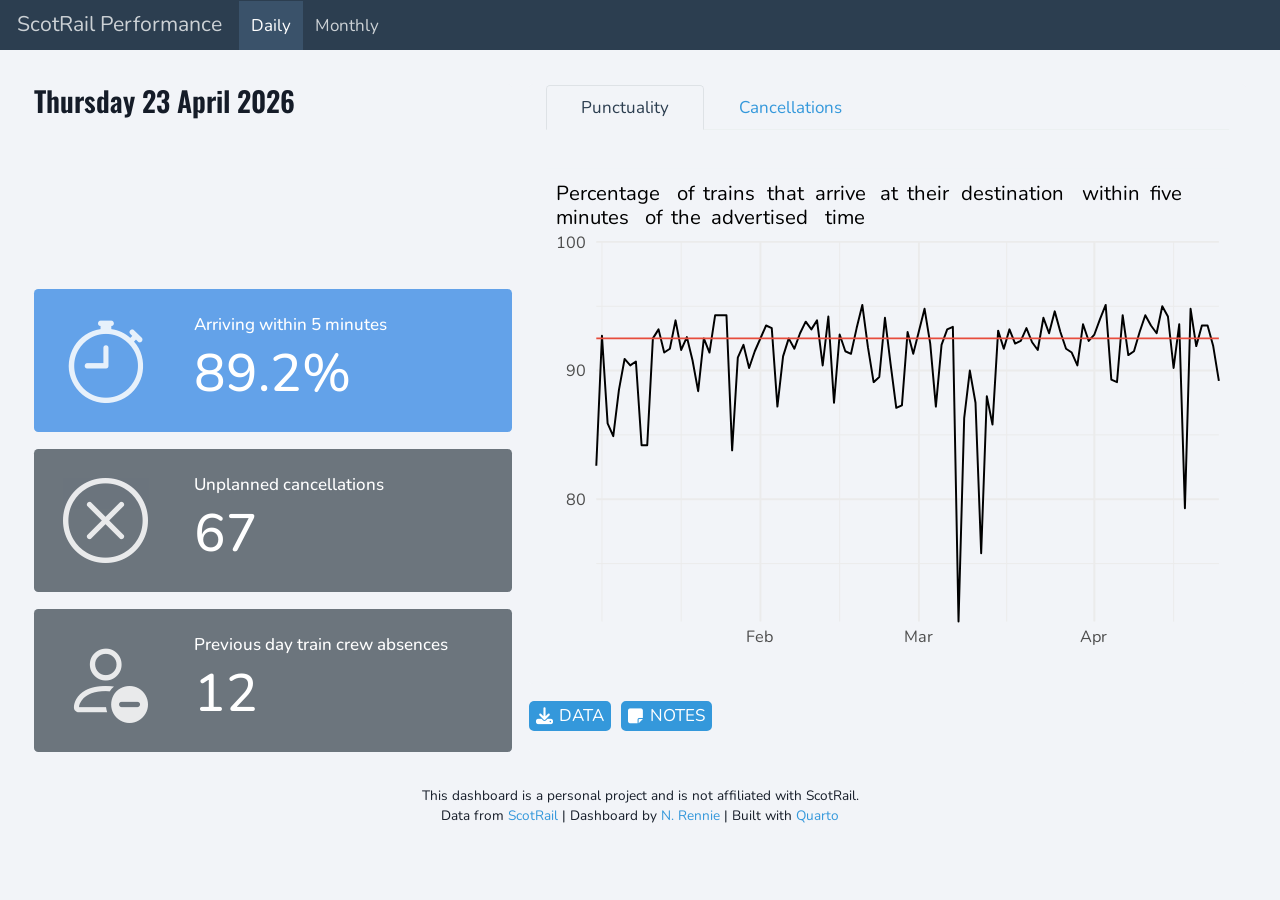
==== commit 5ee356b7: "Built site for gh-pages" ====
--- a/index.html
+++ b/index.html
@@ -148,7 +148,7 @@
 <div class="card html-fill-item html-fill-container bslib-card" data-bslib-card-init="" data-require-bs-caller="card()">
 <div class="card-body html-fill-item html-fill-container" style="padding: 0px;">
 <h2>
-Wednesday 22 April 2026
+Thursday 23 April 2026
 </h2>
 </div>
 <script data-bslib-card-init="">bslib.Card.initializeAllCards();</script></div>
@@ -165,7 +165,7 @@
 Arriving within 5 minutes
 </p>
 <p class="value-box-value">
-91.9%
+89.2%
 </p>
 </div>
 </div>
@@ -185,7 +185,7 @@
 Unplanned cancellations
 </p>
 <p class="value-box-value">
-33
+67
 </p>
 </div>
 </div>
@@ -221,16 +221,16 @@
 <div id="tabset-1-1" class="tab-pane active html-fill-item html-fill-container" role="tabpanel" aria-labelledby="tabset-1-1-tab">
 <div class="cell html-fill-item html-fill-container" data-layout-align="left" data-expandable="false">
 <div class="cell-output-display html-fill-item html-fill-container">
-<div class="girafe html-widget html-fill-item html-fill-container" id="htmlwidget-458f9252234a8eda61df" style="width:100%;height:406px;"></div>
-<script type="application/json" data-for="htmlwidget-458f9252234a8eda61df">{"x":{"html":"<?xml version=\"1.0\" encoding=\"UTF-8\"?>\n<svg xmlns='http://www.w3.org/2000/svg' xmlns:xlink='http://www.w3.org/1999/xlink' class='ggiraph-svg' role='graphics-document' id='svg_721f9f10c091bf33' viewBox='0 0 504 360'>\n <defs id='svg_721f9f10c091bf33_defs'>\n  <clipPath id='svg_721f9f10c091bf33_c1'>\n   <rect x='0' y='0' width='504' height='360'/>\n  <\/clipPath>\n <\/defs>\n <g id='svg_721f9f10c091bf33_rootg' class='ggiraph-svg-rootg'>\n  <g clip-path='url(#svg_721f9f10c091bf33_c1)'>\n   <rect x='0' y='0' width='504' height='360' fill='#F2F4F8' fill-opacity='1' stroke='#F2F4F8' stroke-opacity='1' stroke-width='0.75' stroke-linejoin='round' stroke-linecap='round' class='ggiraph-svg-bg'/>\n   <rect x='0' y='0' width='504' height='360' fill='#F2F4F8' fill-opacity='1' stroke='#F2F4F8' stroke-opacity='1' stroke-width='1.45' stroke-linejoin='round' stroke-linecap='round'/>\n   <polyline points='37.11,291.82 496.53,291.82' fill='none' stroke='#EBEBEB' stroke-opacity='1' stroke-width='0.73' stroke-linejoin='round' stroke-linecap='butt'/>\n   <polyline points='37.11,196.85 496.53,196.85' fill='none' stroke='#EBEBEB' stroke-opacity='1' stroke-width='0.73' stroke-linejoin='round' stroke-linecap='butt'/>\n   <polyline points='37.11,101.89 496.53,101.89' fill='none' stroke='#EBEBEB' stroke-opacity='1' stroke-width='0.73' stroke-linejoin='round' stroke-linecap='butt'/>\n   <polyline points='41.33,334.56 41.33,54.40' fill='none' stroke='#EBEBEB' stroke-opacity='1' stroke-width='0.73' stroke-linejoin='round' stroke-linecap='butt'/>\n   <polyline points='100.34,334.56 100.34,54.40' fill='none' stroke='#EBEBEB' stroke-opacity='1' stroke-width='0.73' stroke-linejoin='round' stroke-linecap='butt'/>\n   <polyline points='218.35,334.56 218.35,54.40' fill='none' stroke='#EBEBEB' stroke-opacity='1' stroke-width='0.73' stroke-linejoin='round' stroke-linecap='butt'/>\n   <polyline points='342.69,334.56 342.69,54.40' fill='none' stroke='#EBEBEB' stroke-opacity='1' stroke-width='0.73' stroke-linejoin='round' stroke-linecap='butt'/>\n   <polyline points='467.02,334.56 467.02,54.40' fill='none' stroke='#EBEBEB' stroke-opacity='1' stroke-width='0.73' stroke-linejoin='round' stroke-linecap='butt'/>\n   <polyline points='37.11,244.34 496.53,244.34' fill='none' stroke='#EBEBEB' stroke-opacity='1' stroke-width='1.45' stroke-linejoin='round' stroke-linecap='butt'/>\n   <polyline points='37.11,149.37 496.53,149.37' fill='none' stroke='#EBEBEB' stroke-opacity='1' stroke-width='1.45' stroke-linejoin='round' stroke-linecap='butt'/>\n   <polyline points='37.11,54.40 496.53,54.40' fill='none' stroke='#EBEBEB' stroke-opacity='1' stroke-width='1.45' stroke-linejoin='round' stroke-linecap='butt'/>\n   <polyline points='159.34,334.56 159.34,54.40' fill='none' stroke='#EBEBEB' stroke-opacity='1' stroke-width='1.45' stroke-linejoin='round' stroke-linecap='butt'/>\n   <polyline points='277.36,334.56 277.36,54.40' fill='none' stroke='#EBEBEB' stroke-opacity='1' stroke-width='1.45' stroke-linejoin='round' stroke-linecap='butt'/>\n   <polyline points='408.02,334.56 408.02,54.40' fill='none' stroke='#EBEBEB' stroke-opacity='1' stroke-width='1.45' stroke-linejoin='round' stroke-linecap='butt'/>\n   <polyline points='37.11,219.65 41.33,123.73 45.54,188.31 49.76,197.80 53.97,163.62 58.19,140.82 62.40,145.57 66.62,142.72 70.83,204.45 75.05,204.45 79.26,125.63 83.48,118.98 87.69,136.08 91.91,133.23 96.12,112.33 100.34,134.18 104.55,124.68 108.77,141.77 112.98,164.57 117.20,125.63 121.41,136.08 125.63,108.53 129.84,108.53 134.05,108.53 138.27,208.25 142.48,139.87 146.70,130.38 150.91,147.47 155.13,135.13 163.56,116.13 167.77,118.03 171.99,175.96 176.20,138.92 180.42,125.63 184.63,133.23 188.85,121.83 193.06,113.28 197.28,118.98 201.49,112.33 205.71,145.57 209.92,109.48 214.14,173.11 218.35,122.78 222.57,135.13 226.78,137.02 231.00,118.03 235.21,100.94 239.42,132.28 243.64,157.92 247.85,154.12 252.07,110.43 256.28,144.62 260.50,176.91 264.71,175.01 268.93,120.88 273.14,137.02 281.57,103.79 285.79,129.43 290.00,175.96 294.22,130.38 298.43,118.98 302.65,117.08 306.86,334.56 311.08,184.51 315.29,149.37 319.51,173.11 323.72,284.22 327.94,168.36 332.15,189.26 336.37,119.93 340.58,133.23 344.80,118.98 349.01,129.43 353.22,127.53 357.44,118.03 361.65,128.48 365.87,134.18 370.08,110.43 374.30,121.83 378.51,105.69 382.73,120.88 386.94,133.23 391.16,136.08 395.37,145.57 399.59,115.18 403.80,127.53 408.02,122.78 412.23,111.38 416.45,100.94 420.66,156.02 424.88,157.92 429.09,108.53 433.31,137.97 437.52,135.13 441.74,120.88 445.95,108.53 450.17,116.13 454.38,121.83 458.59,101.89 462.81,109.48 467.02,147.47 471.24,115.18 475.45,250.99 479.67,103.79 483.88,131.33 488.10,116.13 492.31,116.13 496.53,131.33' fill='none' stroke='#000000' stroke-opacity='1' stroke-width='1.45' stroke-linejoin='round' stroke-linecap='butt'/>\n   <line x1='37.11' y1='125.63' x2='496.53' y2='125.63' stroke='#E74C3C' stroke-opacity='1' stroke-width='1.45' stroke-linejoin='round' stroke-linecap='butt'/>\n   <circle id='svg_721f9f10c091bf33_e1' cx='496.53' cy='131.33' r='4.36pt' fill='#F2F4F8' fill-opacity='0' stroke='#F2F4F8' stroke-opacity='0' stroke-width='0.97' stroke-linejoin='round' stroke-linecap='round' title='&amp;lt;b&amp;gt;Wednesday 22 April, 2026&amp;lt;/b&amp;gt;&amp;lt;br&amp;gt;91.9% (below target)' data-id='2026-04-22'/>\n   <circle id='svg_721f9f10c091bf33_e2' cx='492.31' cy='116.13' r='4.36pt' fill='#F2F4F8' fill-opacity='0' stroke='#F2F4F8' stroke-opacity='0' stroke-width='0.97' stroke-linejoin='round' stroke-linecap='round' title='&amp;lt;b&amp;gt;Tuesday 21 April, 2026&amp;lt;/b&amp;gt;&amp;lt;br&amp;gt;93.5% ' data-id='2026-04-21'/>\n   <circle id='svg_721f9f10c091bf33_e3' cx='488.1' cy='116.13' r='4.36pt' fill='#F2F4F8' fill-opacity='0' stroke='#F2F4F8' stroke-opacity='0' stroke-width='0.97' stroke-linejoin='round' stroke-linecap='round' title='&amp;lt;b&amp;gt;Monday 20 April, 2026&amp;lt;/b&amp;gt;&amp;lt;br&amp;gt;93.5% ' data-id='2026-04-20'/>\n   <circle id='svg_721f9f10c091bf33_e4' cx='483.88' cy='131.33' r='4.36pt' fill='#F2F4F8' fill-opacity='0' stroke='#F2F4F8' stroke-opacity='0' stroke-width='0.97' stroke-linejoin='round' stroke-linecap='round' title='&amp;lt;b&amp;gt;Sunday 19 April, 2026&amp;lt;/b&amp;gt;&amp;lt;br&amp;gt;91.9% (below target)' data-id='2026-04-19'/>\n   <circle id='svg_721f9f10c091bf33_e5' cx='479.67' cy='103.79' r='4.36pt' fill='#F2F4F8' fill-opacity='0' stroke='#F2F4F8' stroke-opacity='0' stroke-width='0.97' stroke-linejoin='round' stroke-linecap='round' title='&amp;lt;b&amp;gt;Saturday 18 April, 2026&amp;lt;/b&amp;gt;&amp;lt;br&amp;gt;94.8% ' data-id='2026-04-18'/>\n   <circle id='svg_721f9f10c091bf33_e6' cx='475.45' cy='250.99' r='4.36pt' fill='#F2F4F8' fill-opacity='0' stroke='#F2F4F8' stroke-opacity='0' stroke-width='0.97' stroke-linejoin='round' stroke-linecap='round' title='&amp;lt;b&amp;gt;Friday 17 April, 2026&amp;lt;/b&amp;gt;&amp;lt;br&amp;gt;79.3% (below target)' data-id='2026-04-17'/>\n   <circle id='svg_721f9f10c091bf33_e7' cx='471.24' cy='115.18' r='4.36pt' fill='#F2F4F8' fill-opacity='0' stroke='#F2F4F8' stroke-opacity='0' stroke-width='0.97' stroke-linejoin='round' stroke-linecap='round' title='&amp;lt;b&amp;gt;Thursday 16 April, 2026&amp;lt;/b&amp;gt;&amp;lt;br&amp;gt;93.6% ' data-id='2026-04-16'/>\n   <circle id='svg_721f9f10c091bf33_e8' cx='467.02' cy='147.47' r='4.36pt' fill='#F2F4F8' fill-opacity='0' stroke='#F2F4F8' stroke-opacity='0' stroke-width='0.97' stroke-linejoin='round' stroke-linecap='round' title='&amp;lt;b&amp;gt;Wednesday 15 April, 2026&amp;lt;/b&amp;gt;&amp;lt;br&amp;gt;90.2% (below target)' data-id='2026-04-15'/>\n   <circle id='svg_721f9f10c091bf33_e9' cx='462.81' cy='109.48' r='4.36pt' fill='#F2F4F8' fill-opacity='0' stroke='#F2F4F8' stroke-opacity='0' stroke-width='0.97' stroke-linejoin='round' stroke-linecap='round' title='&amp;lt;b&amp;gt;Tuesday 14 April, 2026&amp;lt;/b&amp;gt;&amp;lt;br&amp;gt;94.2% ' data-id='2026-04-14'/>\n   <circle id='svg_721f9f10c091bf33_e10' cx='458.59' cy='101.89' r='4.36pt' fill='#F2F4F8' fill-opacity='0' stroke='#F2F4F8' stroke-opacity='0' stroke-width='0.97' stroke-linejoin='round' stroke-linecap='round' title='&amp;lt;b&amp;gt;Monday 13 April, 2026&amp;lt;/b&amp;gt;&amp;lt;br&amp;gt;95% ' data-id='2026-04-13'/>\n   <circle id='svg_721f9f10c091bf33_e11' cx='454.38' cy='121.83' r='4.36pt' fill='#F2F4F8' fill-opacity='0' stroke='#F2F4F8' stroke-opacity='0' stroke-width='0.97' stroke-linejoin='round' stroke-linecap='round' title='&amp;lt;b&amp;gt;Sunday 12 April, 2026&amp;lt;/b&amp;gt;&amp;lt;br&amp;gt;92.9% ' data-id='2026-04-12'/>\n   <circle id='svg_721f9f10c091bf33_e12' cx='450.17' cy='116.13' r='4.36pt' fill='#F2F4F8' fill-opacity='0' stroke='#F2F4F8' stroke-opacity='0' stroke-width='0.97' stroke-linejoin='round' stroke-linecap='round' title='&amp;lt;b&amp;gt;Saturday 11 April, 2026&amp;lt;/b&amp;gt;&amp;lt;br&amp;gt;93.5% ' data-id='2026-04-11'/>\n   <circle id='svg_721f9f10c091bf33_e13' cx='445.95' cy='108.53' r='4.36pt' fill='#F2F4F8' fill-opacity='0' stroke='#F2F4F8' stroke-opacity='0' stroke-width='0.97' stroke-linejoin='round' stroke-linecap='round' title='&amp;lt;b&amp;gt;Friday 10 April, 2026&amp;lt;/b&amp;gt;&amp;lt;br&amp;gt;94.3% ' data-id='2026-04-10'/>\n   <circle id='svg_721f9f10c091bf33_e14' cx='441.74' cy='120.88' r='4.36pt' fill='#F2F4F8' fill-opacity='0' stroke='#F2F4F8' stroke-opacity='0' stroke-width='0.97' stroke-linejoin='round' stroke-linecap='round' title='&amp;lt;b&amp;gt;Thursday  9 April, 2026&amp;lt;/b&amp;gt;&amp;lt;br&amp;gt;93% ' data-id='2026-04-09'/>\n   <circle id='svg_721f9f10c091bf33_e15' cx='437.52' cy='135.13' r='4.36pt' fill='#F2F4F8' fill-opacity='0' stroke='#F2F4F8' stroke-opacity='0' stroke-width='0.97' stroke-linejoin='round' stroke-linecap='round' title='&amp;lt;b&amp;gt;Wednesday  8 April, 2026&amp;lt;/b&amp;gt;&amp;lt;br&amp;gt;91.5% (below target)' data-id='2026-04-08'/>\n   <circle id='svg_721f9f10c091bf33_e16' cx='433.31' cy='137.97' r='4.36pt' fill='#F2F4F8' fill-opacity='0' stroke='#F2F4F8' stroke-opacity='0' stroke-width='0.97' stroke-linejoin='round' stroke-linecap='round' title='&amp;lt;b&amp;gt;Tuesday  7 April, 2026&amp;lt;/b&amp;gt;&amp;lt;br&amp;gt;91.2% (below target)' data-id='2026-04-07'/>\n   <circle id='svg_721f9f10c091bf33_e17' cx='429.09' cy='108.53' r='4.36pt' fill='#F2F4F8' fill-opacity='0' stroke='#F2F4F8' stroke-opacity='0' stroke-width='0.97' stroke-linejoin='round' stroke-linecap='round' title='&amp;lt;b&amp;gt;Monday  6 April, 2026&amp;lt;/b&amp;gt;&amp;lt;br&amp;gt;94.3% ' data-id='2026-04-06'/>\n   <circle id='svg_721f9f10c091bf33_e18' cx='424.88' cy='157.92' r='4.36pt' fill='#F2F4F8' fill-opacity='0' stroke='#F2F4F8' stroke-opacity='0' stroke-width='0.97' stroke-linejoin='round' stroke-linecap='round' title='&amp;lt;b&amp;gt;Sunday  5 April, 2026&amp;lt;/b&amp;gt;&amp;lt;br&amp;gt;89.1% (below target)' data-id='2026-04-05'/>\n   <circle id='svg_721f9f10c091bf33_e19' cx='420.66' cy='156.02' r='4.36pt' fill='#F2F4F8' fill-opacity='0' stroke='#F2F4F8' stroke-opacity='0' stroke-width='0.97' stroke-linejoin='round' stroke-linecap='round' title='&amp;lt;b&amp;gt;Saturday  4 April, 2026&amp;lt;/b&amp;gt;&amp;lt;br&amp;gt;89.3% (below target)' data-id='2026-04-04'/>\n   <circle id='svg_721f9f10c091bf33_e20' cx='416.45' cy='100.94' r='4.36pt' fill='#F2F4F8' fill-opacity='0' stroke='#F2F4F8' stroke-opacity='0' stroke-width='0.97' stroke-linejoin='round' stroke-linecap='round' title='&amp;lt;b&amp;gt;Friday  3 April, 2026&amp;lt;/b&amp;gt;&amp;lt;br&amp;gt;95.1% ' data-id='2026-04-03'/>\n   <circle id='svg_721f9f10c091bf33_e21' cx='412.23' cy='111.38' r='4.36pt' fill='#F2F4F8' fill-opacity='0' stroke='#F2F4F8' stroke-opacity='0' stroke-width='0.97' stroke-linejoin='round' stroke-linecap='round' title='&amp;lt;b&amp;gt;Thursday  2 April, 2026&amp;lt;/b&amp;gt;&amp;lt;br&amp;gt;94% ' data-id='2026-04-02'/>\n   <circle id='svg_721f9f10c091bf33_e22' cx='408.02' cy='122.78' r='4.36pt' fill='#F2F4F8' fill-opacity='0' stroke='#F2F4F8' stroke-opacity='0' stroke-width='0.97' stroke-linejoin='round' stroke-linecap='round' title='&amp;lt;b&amp;gt;Wednesday  1 April, 2026&amp;lt;/b&amp;gt;&amp;lt;br&amp;gt;92.8% ' data-id='2026-04-01'/>\n   <circle id='svg_721f9f10c091bf33_e23' cx='403.8' cy='127.53' r='4.36pt' fill='#F2F4F8' fill-opacity='0' stroke='#F2F4F8' stroke-opacity='0' stroke-width='0.97' stroke-linejoin='round' stroke-linecap='round' title='&amp;lt;b&amp;gt;Tuesday 31 March, 2026&amp;lt;/b&amp;gt;&amp;lt;br&amp;gt;92.3% (below target)' data-id='2026-03-31'/>\n   <circle id='svg_721f9f10c091bf33_e24' cx='399.59' cy='115.18' r='4.36pt' fill='#F2F4F8' fill-opacity='0' stroke='#F2F4F8' stroke-opacity='0' stroke-width='0.97' stroke-linejoin='round' stroke-linecap='round' title='&amp;lt;b&amp;gt;Monday 30 March, 2026&amp;lt;/b&amp;gt;&amp;lt;br&amp;gt;93.6% ' data-id='2026-03-30'/>\n   <circle id='svg_721f9f10c091bf33_e25' cx='395.37' cy='145.57' r='4.36pt' fill='#F2F4F8' fill-opacity='0' stroke='#F2F4F8' stroke-opacity='0' stroke-width='0.97' stroke-linejoin='round' stroke-linecap='round' title='&amp;lt;b&amp;gt;Sunday 29 March, 2026&amp;lt;/b&amp;gt;&amp;lt;br&amp;gt;90.4% (below target)' data-id='2026-03-29'/>\n   <circle id='svg_721f9f10c091bf33_e26' cx='391.16' cy='136.08' r='4.36pt' fill='#F2F4F8' fill-opacity='0' stroke='#F2F4F8' stroke-opacity='0' stroke-width='0.97' stroke-linejoin='round' stroke-linecap='round' title='&amp;lt;b&amp;gt;Saturday 28 March, 2026&amp;lt;/b&amp;gt;&amp;lt;br&amp;gt;91.4% (below target)' data-id='2026-03-28'/>\n   <circle id='svg_721f9f10c091bf33_e27' cx='386.94' cy='133.23' r='4.36pt' fill='#F2F4F8' fill-opacity='0' stroke='#F2F4F8' stroke-opacity='0' stroke-width='0.97' stroke-linejoin='round' stroke-linecap='round' title='&amp;lt;b&amp;gt;Friday 27 March, 2026&amp;lt;/b&amp;gt;&amp;lt;br&amp;gt;91.7% (below target)' data-id='2026-03-27'/>\n   <circle id='svg_721f9f10c091bf33_e28' cx='382.73' cy='120.88' r='4.36pt' fill='#F2F4F8' fill-opacity='0' stroke='#F2F4F8' stroke-opacity='0' stroke-width='0.97' stroke-linejoin='round' stroke-linecap='round' title='&amp;lt;b&amp;gt;Thursday 26 March, 2026&amp;lt;/b&amp;gt;&amp;lt;br&amp;gt;93% ' data-id='2026-03-26'/>\n   <circle id='svg_721f9f10c091bf33_e29' cx='378.51' cy='105.69' r='4.36pt' fill='#F2F4F8' fill-opacity='0' stroke='#F2F4F8' stroke-opacity='0' stroke-width='0.97' stroke-linejoin='round' stroke-linecap='round' title='&amp;lt;b&amp;gt;Wednesday 25 March, 2026&amp;lt;/b&amp;gt;&amp;lt;br&amp;gt;94.6% ' data-id='2026-03-25'/>\n   <circle id='svg_721f9f10c091bf33_e30' cx='374.3' cy='121.83' r='4.36pt' fill='#F2F4F8' fill-opacity='0' stroke='#F2F4F8' stroke-opacity='0' stroke-width='0.97' stroke-linejoin='round' stroke-linecap='round' title='&amp;lt;b&amp;gt;Tuesday 24 March, 2026&amp;lt;/b&amp;gt;&amp;lt;br&amp;gt;92.9% ' data-id='2026-03-24'/>\n   <circle id='svg_721f9f10c091bf33_e31' cx='370.08' cy='110.43' r='4.36pt' fill='#F2F4F8' fill-opacity='0' stroke='#F2F4F8' stroke-opacity='0' stroke-width='0.97' stroke-linejoin='round' stroke-linecap='round' title='&amp;lt;b&amp;gt;Monday 23 March, 2026&amp;lt;/b&amp;gt;&amp;lt;br&amp;gt;94.1% ' data-id='2026-03-23'/>\n   <circle id='svg_721f9f10c091bf33_e32' cx='365.87' cy='134.18' r='4.36pt' fill='#F2F4F8' fill-opacity='0' stroke='#F2F4F8' stroke-opacity='0' stroke-width='0.97' stroke-linejoin='round' stroke-linecap='round' title='&amp;lt;b&amp;gt;Sunday 22 March, 2026&amp;lt;/b&amp;gt;&amp;lt;br&amp;gt;91.6% (below target)' data-id='2026-03-22'/>\n   <circle id='svg_721f9f10c091bf33_e33' cx='361.65' cy='128.48' r='4.36pt' fill='#F2F4F8' fill-opacity='0' stroke='#F2F4F8' stroke-opacity='0' stroke-width='0.97' stroke-linejoin='round' stroke-linecap='round' title='&amp;lt;b&amp;gt;Saturday 21 March, 2026&amp;lt;/b&amp;gt;&amp;lt;br&amp;gt;92.2% (below target)' data-id='2026-03-21'/>\n   <circle id='svg_721f9f10c091bf33_e34' cx='357.44' cy='118.03' r='4.36pt' fill='#F2F4F8' fill-opacity='0' stroke='#F2F4F8' stroke-opacity='0' stroke-width='0.97' stroke-linejoin='round' stroke-linecap='round' title='&amp;lt;b&amp;gt;Friday 20 March, 2026&amp;lt;/b&amp;gt;&amp;lt;br&amp;gt;93.3% ' data-id='2026-03-20'/>\n   <circle id='svg_721f9f10c091bf33_e35' cx='353.22' cy='127.53' r='4.36pt' fill='#F2F4F8' fill-opacity='0' stroke='#F2F4F8' stroke-opacity='0' stroke-width='0.97' stroke-linejoin='round' stroke-linecap='round' title='&amp;lt;b&amp;gt;Thursday 19 March, 2026&amp;lt;/b&amp;gt;&amp;lt;br&amp;gt;92.3% (below target)' data-id='2026-03-19'/>\n   <circle id='svg_721f9f10c091bf33_e36' cx='349.01' cy='129.43' r='4.36pt' fill='#F2F4F8' fill-opacity='0' stroke='#F2F4F8' stroke-opacity='0' stroke-width='0.97' stroke-linejoin='round' stroke-linecap='round' title='&amp;lt;b&amp;gt;Wednesday 18 March, 2026&amp;lt;/b&amp;gt;&amp;lt;br&amp;gt;92.1% (below target)' data-id='2026-03-18'/>\n   <circle id='svg_721f9f10c091bf33_e37' cx='344.8' cy='118.98' r='4.36pt' fill='#F2F4F8' fill-opacity='0' stroke='#F2F4F8' stroke-opacity='0' stroke-width='0.97' stroke-linejoin='round' stroke-linecap='round' title='&amp;lt;b&amp;gt;Tuesday 17 March, 2026&amp;lt;/b&amp;gt;&amp;lt;br&amp;gt;93.2% ' data-id='2026-03-17'/>\n   <circle id='svg_721f9f10c091bf33_e38' cx='340.58' cy='133.23' r='4.36pt' fill='#F2F4F8' fill-opacity='0' stroke='#F2F4F8' stroke-opacity='0' stroke-width='0.97' stroke-linejoin='round' stroke-linecap='round' title='&amp;lt;b&amp;gt;Monday 16 March, 2026&amp;lt;/b&amp;gt;&amp;lt;br&amp;gt;91.7% (below target)' data-id='2026-03-16'/>\n   <circle id='svg_721f9f10c091bf33_e39' cx='336.37' cy='119.93' r='4.36pt' fill='#F2F4F8' fill-opacity='0' stroke='#F2F4F8' stroke-opacity='0' stroke-width='0.97' stroke-linejoin='round' stroke-linecap='round' title='&amp;lt;b&amp;gt;Sunday 15 March, 2026&amp;lt;/b&amp;gt;&amp;lt;br&amp;gt;93.1% ' data-id='2026-03-15'/>\n   <circle id='svg_721f9f10c091bf33_e40' cx='332.15' cy='189.26' r='4.36pt' fill='#F2F4F8' fill-opacity='0' stroke='#F2F4F8' stroke-opacity='0' stroke-width='0.97' stroke-linejoin='round' stroke-linecap='round' title='&amp;lt;b&amp;gt;Saturday 14 March, 2026&amp;lt;/b&amp;gt;&amp;lt;br&amp;gt;85.8% (below target)' data-id='2026-03-14'/>\n   <circle id='svg_721f9f10c091bf33_e41' cx='327.94' cy='168.36' r='4.36pt' fill='#F2F4F8' fill-opacity='0' stroke='#F2F4F8' stroke-opacity='0' stroke-width='0.97' stroke-linejoin='round' stroke-linecap='round' title='&amp;lt;b&amp;gt;Friday 13 March, 2026&amp;lt;/b&amp;gt;&amp;lt;br&amp;gt;88% (below target)' data-id='2026-03-13'/>\n   <circle id='svg_721f9f10c091bf33_e42' cx='323.72' cy='284.22' r='4.36pt' fill='#F2F4F8' fill-opacity='0' stroke='#F2F4F8' stroke-opacity='0' stroke-width='0.97' stroke-linejoin='round' stroke-linecap='round' title='&amp;lt;b&amp;gt;Thursday 12 March, 2026&amp;lt;/b&amp;gt;&amp;lt;br&amp;gt;75.8% (below target)' data-id='2026-03-12'/>\n   <circle id='svg_721f9f10c091bf33_e43' cx='319.51' cy='173.11' r='4.36pt' fill='#F2F4F8' fill-opacity='0' stroke='#F2F4F8' stroke-opacity='0' stroke-width='0.97' stroke-linejoin='round' stroke-linecap='round' title='&amp;lt;b&amp;gt;Wednesday 11 March, 2026&amp;lt;/b&amp;gt;&amp;lt;br&amp;gt;87.5% (below target)' data-id='2026-03-11'/>\n   <circle id='svg_721f9f10c091bf33_e44' cx='315.29' cy='149.37' r='4.36pt' fill='#F2F4F8' fill-opacity='0' stroke='#F2F4F8' stroke-opacity='0' stroke-width='0.97' stroke-linejoin='round' stroke-linecap='round' title='&amp;lt;b&amp;gt;Tuesday 10 March, 2026&amp;lt;/b&amp;gt;&amp;lt;br&amp;gt;90% (below target)' data-id='2026-03-10'/>\n   <circle id='svg_721f9f10c091bf33_e45' cx='311.08' cy='184.51' r='4.36pt' fill='#F2F4F8' fill-opacity='0' stroke='#F2F4F8' stroke-opacity='0' stroke-width='0.97' stroke-linejoin='round' stroke-linecap='round' title='&amp;lt;b&amp;gt;Monday  9 March, 2026&amp;lt;/b&amp;gt;&amp;lt;br&amp;gt;86.3% (below target)' data-id='2026-03-09'/>\n   <circle id='svg_721f9f10c091bf33_e46' cx='306.86' cy='334.56' r='4.36pt' fill='#F2F4F8' fill-opacity='0' stroke='#F2F4F8' stroke-opacity='0' stroke-width='0.97' stroke-linejoin='round' stroke-linecap='round' title='&amp;lt;b&amp;gt;Sunday  8 March, 2026&amp;lt;/b&amp;gt;&amp;lt;br&amp;gt;70.5% (below target)' data-id='2026-03-08'/>\n   <circle id='svg_721f9f10c091bf33_e47' cx='302.65' cy='117.08' r='4.36pt' fill='#F2F4F8' fill-opacity='0' stroke='#F2F4F8' stroke-opacity='0' stroke-width='0.97' stroke-linejoin='round' stroke-linecap='round' title='&amp;lt;b&amp;gt;Saturday  7 March, 2026&amp;lt;/b&amp;gt;&amp;lt;br&amp;gt;93.4% ' data-id='2026-03-07'/>\n   <circle id='svg_721f9f10c091bf33_e48' cx='298.43' cy='118.98' r='4.36pt' fill='#F2F4F8' fill-opacity='0' stroke='#F2F4F8' stroke-opacity='0' stroke-width='0.97' stroke-linejoin='round' stroke-linecap='round' title='&amp;lt;b&amp;gt;Friday  6 March, 2026&amp;lt;/b&amp;gt;&amp;lt;br&amp;gt;93.2% ' data-id='2026-03-06'/>\n   <circle id='svg_721f9f10c091bf33_e49' cx='294.22' cy='130.38' r='4.36pt' fill='#F2F4F8' fill-opacity='0' stroke='#F2F4F8' stroke-opacity='0' stroke-width='0.97' stroke-linejoin='round' stroke-linecap='round' title='&amp;lt;b&amp;gt;Thursday  5 March, 2026&amp;lt;/b&amp;gt;&amp;lt;br&amp;gt;92% (below target)' data-id='2026-03-05'/>\n   <circle id='svg_721f9f10c091bf33_e50' cx='290' cy='175.96' r='4.36pt' fill='#F2F4F8' fill-opacity='0' stroke='#F2F4F8' stroke-opacity='0' stroke-width='0.97' stroke-linejoin='round' stroke-linecap='round' title='&amp;lt;b&amp;gt;Wednesday  4 March, 2026&amp;lt;/b&amp;gt;&amp;lt;br&amp;gt;87.2% (below target)' data-id='2026-03-04'/>\n   <circle id='svg_721f9f10c091bf33_e51' cx='285.79' cy='129.43' r='4.36pt' fill='#F2F4F8' fill-opacity='0' stroke='#F2F4F8' stroke-opacity='0' stroke-width='0.97' stroke-linejoin='round' stroke-linecap='round' title='&amp;lt;b&amp;gt;Tuesday  3 March, 2026&amp;lt;/b&amp;gt;&amp;lt;br&amp;gt;92.1% (below target)' data-id='2026-03-03'/>\n   <circle id='svg_721f9f10c091bf33_e52' cx='281.57' cy='103.79' r='4.36pt' fill='#F2F4F8' fill-opacity='0' stroke='#F2F4F8' stroke-opacity='0' stroke-width='0.97' stroke-linejoin='round' stroke-linecap='round' title='&amp;lt;b&amp;gt;Monday  2 March, 2026&amp;lt;/b&amp;gt;&amp;lt;br&amp;gt;94.8% ' data-id='2026-03-02'/>\n   <circle id='svg_721f9f10c091bf33_e53' cx='273.14' cy='137.02' r='4.36pt' fill='#F2F4F8' fill-opacity='0' stroke='#F2F4F8' stroke-opacity='0' stroke-width='0.97' stroke-linejoin='round' stroke-linecap='round' title='&amp;lt;b&amp;gt;Saturday 28 February, 2026&amp;lt;/b&amp;gt;&amp;lt;br&amp;gt;91.3% (below target)' data-id='2026-02-28'/>\n   <circle id='svg_721f9f10c091bf33_e54' cx='268.93' cy='120.88' r='4.36pt' fill='#F2F4F8' fill-opacity='0' stroke='#F2F4F8' stroke-opacity='0' stroke-width='0.97' stroke-linejoin='round' stroke-linecap='round' title='&amp;lt;b&amp;gt;Friday 27 February, 2026&amp;lt;/b&amp;gt;&amp;lt;br&amp;gt;93% ' data-id='2026-02-27'/>\n   <circle id='svg_721f9f10c091bf33_e55' cx='264.71' cy='175.01' r='4.36pt' fill='#F2F4F8' fill-opacity='0' stroke='#F2F4F8' stroke-opacity='0' stroke-width='0.97' stroke-linejoin='round' stroke-linecap='round' title='&amp;lt;b&amp;gt;Thursday 26 February, 2026&amp;lt;/b&amp;gt;&amp;lt;br&amp;gt;87.3% (below target)' data-id='2026-02-26'/>\n   <circle id='svg_721f9f10c091bf33_e56' cx='260.5' cy='176.91' r='4.36pt' fill='#F2F4F8' fill-opacity='0' stroke='#F2F4F8' stroke-opacity='0' stroke-width='0.97' stroke-linejoin='round' stroke-linecap='round' title='&amp;lt;b&amp;gt;Wednesday 25 February, 2026&amp;lt;/b&amp;gt;&amp;lt;br&amp;gt;87.1% (below target)' data-id='2026-02-25'/>\n   <circle id='svg_721f9f10c091bf33_e57' cx='256.28' cy='144.62' r='4.36pt' fill='#F2F4F8' fill-opacity='0' stroke='#F2F4F8' stroke-opacity='0' stroke-width='0.97' stroke-linejoin='round' stroke-linecap='round' title='&amp;lt;b&amp;gt;Tuesday 24 February, 2026&amp;lt;/b&amp;gt;&amp;lt;br&amp;gt;90.5% (below target)' data-id='2026-02-24'/>\n   <circle id='svg_721f9f10c091bf33_e58' cx='252.07' cy='110.43' r='4.36pt' fill='#F2F4F8' fill-opacity='0' stroke='#F2F4F8' stroke-opacity='0' stroke-width='0.97' stroke-linejoin='round' stroke-linecap='round' title='&amp;lt;b&amp;gt;Monday 23 February, 2026&amp;lt;/b&amp;gt;&amp;lt;br&amp;gt;94.1% ' data-id='2026-02-23'/>\n   <circle id='svg_721f9f10c091bf33_e59' cx='247.85' cy='154.12' r='4.36pt' fill='#F2F4F8' fill-opacity='0' stroke='#F2F4F8' stroke-opacity='0' stroke-width='0.97' stroke-linejoin='round' stroke-linecap='round' title='&amp;lt;b&amp;gt;Sunday 22 February, 2026&amp;lt;/b&amp;gt;&amp;lt;br&amp;gt;89.5% (below target)' data-id='2026-02-22'/>\n   <circle id='svg_721f9f10c091bf33_e60' cx='243.64' cy='157.92' r='4.36pt' fill='#F2F4F8' fill-opacity='0' stroke='#F2F4F8' stroke-opacity='0' stroke-width='0.97' stroke-linejoin='round' stroke-linecap='round' title='&amp;lt;b&amp;gt;Saturday 21 February, 2026&amp;lt;/b&amp;gt;&amp;lt;br&amp;gt;89.1% (below target)' data-id='2026-02-21'/>\n   <circle id='svg_721f9f10c091bf33_e61' cx='239.42' cy='132.28' r='4.36pt' fill='#F2F4F8' fill-opacity='0' stroke='#F2F4F8' stroke-opacity='0' stroke-width='0.97' stroke-linejoin='round' stroke-linecap='round' title='&amp;lt;b&amp;gt;Friday 20 February, 2026&amp;lt;/b&amp;gt;&amp;lt;br&amp;gt;91.8% (below target)' data-id='2026-02-20'/>\n   <circle id='svg_721f9f10c091bf33_e62' cx='235.21' cy='100.94' r='4.36pt' fill='#F2F4F8' fill-opacity='0' stroke='#F2F4F8' stroke-opacity='0' stroke-width='0.97' stroke-linejoin='round' stroke-linecap='round' title='&amp;lt;b&amp;gt;Thursday 19 February, 2026&amp;lt;/b&amp;gt;&amp;lt;br&amp;gt;95.1% ' data-id='2026-02-19'/>\n   <circle id='svg_721f9f10c091bf33_e63' cx='231' cy='118.03' r='4.36pt' fill='#F2F4F8' fill-opacity='0' stroke='#F2F4F8' stroke-opacity='0' stroke-width='0.97' stroke-linejoin='round' stroke-linecap='round' title='&amp;lt;b&amp;gt;Wednesday 18 February, 2026&amp;lt;/b&amp;gt;&amp;lt;br&amp;gt;93.3% ' data-id='2026-02-18'/>\n   <circle id='svg_721f9f10c091bf33_e64' cx='226.78' cy='137.02' r='4.36pt' fill='#F2F4F8' fill-opacity='0' stroke='#F2F4F8' stroke-opacity='0' stroke-width='0.97' stroke-linejoin='round' stroke-linecap='round' title='&amp;lt;b&amp;gt;Tuesday 17 February, 2026&amp;lt;/b&amp;gt;&amp;lt;br&amp;gt;91.3% (below target)' data-id='2026-02-17'/>\n   <circle id='svg_721f9f10c091bf33_e65' cx='222.57' cy='135.13' r='4.36pt' fill='#F2F4F8' fill-opacity='0' stroke='#F2F4F8' stroke-opacity='0' stroke-width='0.97' stroke-linejoin='round' stroke-linecap='round' title='&amp;lt;b&amp;gt;Monday 16 February, 2026&amp;lt;/b&amp;gt;&amp;lt;br&amp;gt;91.5% (below target)' data-id='2026-02-16'/>\n   <circle id='svg_721f9f10c091bf33_e66' cx='218.35' cy='122.78' r='4.36pt' fill='#F2F4F8' fill-opacity='0' stroke='#F2F4F8' stroke-opacity='0' stroke-width='0.97' stroke-linejoin='round' stroke-linecap='round' title='&amp;lt;b&amp;gt;Sunday 15 February, 2026&amp;lt;/b&amp;gt;&amp;lt;br&amp;gt;92.8% ' data-id='2026-02-15'/>\n   <circle id='svg_721f9f10c091bf33_e67' cx='214.14' cy='173.11' r='4.36pt' fill='#F2F4F8' fill-opacity='0' stroke='#F2F4F8' stroke-opacity='0' stroke-width='0.97' stroke-linejoin='round' stroke-linecap='round' title='&amp;lt;b&amp;gt;Saturday 14 February, 2026&amp;lt;/b&amp;gt;&amp;lt;br&amp;gt;87.5% (below target)' data-id='2026-02-14'/>\n   <circle id='svg_721f9f10c091bf33_e68' cx='209.92' cy='109.48' r='4.36pt' fill='#F2F4F8' fill-opacity='0' stroke='#F2F4F8' stroke-opacity='0' stroke-width='0.97' stroke-linejoin='round' stroke-linecap='round' title='&amp;lt;b&amp;gt;Friday 13 February, 2026&amp;lt;/b&amp;gt;&amp;lt;br&amp;gt;94.2% ' data-id='2026-02-13'/>\n   <circle id='svg_721f9f10c091bf33_e69' cx='205.71' cy='145.57' r='4.36pt' fill='#F2F4F8' fill-opacity='0' stroke='#F2F4F8' stroke-opacity='0' stroke-width='0.97' stroke-linejoin='round' stroke-linecap='round' title='&amp;lt;b&amp;gt;Thursday 12 February, 2026&amp;lt;/b&amp;gt;&amp;lt;br&amp;gt;90.4% (below target)' data-id='2026-02-12'/>\n   <circle id='svg_721f9f10c091bf33_e70' cx='201.49' cy='112.33' r='4.36pt' fill='#F2F4F8' fill-opacity='0' stroke='#F2F4F8' stroke-opacity='0' stroke-width='0.97' stroke-linejoin='round' stroke-linecap='round' title='&amp;lt;b&amp;gt;Wednesday 11 February, 2026&amp;lt;/b&amp;gt;&amp;lt;br&amp;gt;93.9% ' data-id='2026-02-11'/>\n   <circle id='svg_721f9f10c091bf33_e71' cx='197.28' cy='118.98' r='4.36pt' fill='#F2F4F8' fill-opacity='0' stroke='#F2F4F8' stroke-opacity='0' stroke-width='0.97' stroke-linejoin='round' stroke-linecap='round' title='&amp;lt;b&amp;gt;Tuesday 10 February, 2026&amp;lt;/b&amp;gt;&amp;lt;br&amp;gt;93.2% ' data-id='2026-02-10'/>\n   <circle id='svg_721f9f10c091bf33_e72' cx='193.06' cy='113.28' r='4.36pt' fill='#F2F4F8' fill-opacity='0' stroke='#F2F4F8' stroke-opacity='0' stroke-width='0.97' stroke-linejoin='round' stroke-linecap='round' title='&amp;lt;b&amp;gt;Monday  9 February, 2026&amp;lt;/b&amp;gt;&amp;lt;br&amp;gt;93.8% ' data-id='2026-02-09'/>\n   <circle id='svg_721f9f10c091bf33_e73' cx='188.85' cy='121.83' r='4.36pt' fill='#F2F4F8' fill-opacity='0' stroke='#F2F4F8' stroke-opacity='0' stroke-width='0.97' stroke-linejoin='round' stroke-linecap='round' title='&amp;lt;b&amp;gt;Sunday  8 February, 2026&amp;lt;/b&amp;gt;&amp;lt;br&amp;gt;92.9% ' data-id='2026-02-08'/>\n   <circle id='svg_721f9f10c091bf33_e74' cx='184.63' cy='133.23' r='4.36pt' fill='#F2F4F8' fill-opacity='0' stroke='#F2F4F8' stroke-opacity='0' stroke-width='0.97' stroke-linejoin='round' stroke-linecap='round' title='&amp;lt;b&amp;gt;Saturday  7 February, 2026&amp;lt;/b&amp;gt;&amp;lt;br&amp;gt;91.7% (below target)' data-id='2026-02-07'/>\n   <circle id='svg_721f9f10c091bf33_e75' cx='180.42' cy='125.63' r='4.36pt' fill='#F2F4F8' fill-opacity='0' stroke='#F2F4F8' stroke-opacity='0' stroke-width='0.97' stroke-linejoin='round' stroke-linecap='round' title='&amp;lt;b&amp;gt;Friday  6 February, 2026&amp;lt;/b&amp;gt;&amp;lt;br&amp;gt;92.5% ' data-id='2026-02-06'/>\n   <circle id='svg_721f9f10c091bf33_e76' cx='176.2' cy='138.92' r='4.36pt' fill='#F2F4F8' fill-opacity='0' stroke='#F2F4F8' stroke-opacity='0' stroke-width='0.97' stroke-linejoin='round' stroke-linecap='round' title='&amp;lt;b&amp;gt;Thursday  5 February, 2026&amp;lt;/b&amp;gt;&amp;lt;br&amp;gt;91.1% (below target)' data-id='2026-02-05'/>\n   <circle id='svg_721f9f10c091bf33_e77' cx='171.99' cy='175.96' r='4.36pt' fill='#F2F4F8' fill-opacity='0' stroke='#F2F4F8' stroke-opacity='0' stroke-width='0.97' stroke-linejoin='round' stroke-linecap='round' title='&amp;lt;b&amp;gt;Wednesday  4 February, 2026&amp;lt;/b&amp;gt;&amp;lt;br&amp;gt;87.2% (below target)' data-id='2026-02-04'/>\n   <circle id='svg_721f9f10c091bf33_e78' cx='167.77' cy='118.03' r='4.36pt' fill='#F2F4F8' fill-opacity='0' stroke='#F2F4F8' stroke-opacity='0' stroke-width='0.97' stroke-linejoin='round' stroke-linecap='round' title='&amp;lt;b&amp;gt;Tuesday  3 February, 2026&amp;lt;/b&amp;gt;&amp;lt;br&amp;gt;93.3% ' data-id='2026-02-03'/>\n   <circle id='svg_721f9f10c091bf33_e79' cx='163.56' cy='116.13' r='4.36pt' fill='#F2F4F8' fill-opacity='0' stroke='#F2F4F8' stroke-opacity='0' stroke-width='0.97' stroke-linejoin='round' stroke-linecap='round' title='&amp;lt;b&amp;gt;Monday  2 February, 2026&amp;lt;/b&amp;gt;&amp;lt;br&amp;gt;93.5% ' data-id='2026-02-02'/>\n   <circle id='svg_721f9f10c091bf33_e80' cx='155.13' cy='135.13' r='4.36pt' fill='#F2F4F8' fill-opacity='0' stroke='#F2F4F8' stroke-opacity='0' stroke-width='0.97' stroke-linejoin='round' stroke-linecap='round' title='&amp;lt;b&amp;gt;Saturday 31 January, 2026&amp;lt;/b&amp;gt;&amp;lt;br&amp;gt;91.5% (below target)' data-id='2026-01-31'/>\n   <circle id='svg_721f9f10c091bf33_e81' cx='150.91' cy='147.47' r='4.36pt' fill='#F2F4F8' fill-opacity='0' stroke='#F2F4F8' stroke-opacity='0' stroke-width='0.97' stroke-linejoin='round' stroke-linecap='round' title='&amp;lt;b&amp;gt;Friday 30 January, 2026&amp;lt;/b&amp;gt;&amp;lt;br&amp;gt;90.2% (below target)' data-id='2026-01-30'/>\n   <circle id='svg_721f9f10c091bf33_e82' cx='146.7' cy='130.38' r='4.36pt' fill='#F2F4F8' fill-opacity='0' stroke='#F2F4F8' stroke-opacity='0' stroke-width='0.97' stroke-linejoin='round' stroke-linecap='round' title='&amp;lt;b&amp;gt;Thursday 29 January, 2026&amp;lt;/b&amp;gt;&amp;lt;br&amp;gt;92% (below target)' data-id='2026-01-29'/>\n   <circle id='svg_721f9f10c091bf33_e83' cx='142.48' cy='139.87' r='4.36pt' fill='#F2F4F8' fill-opacity='0' stroke='#F2F4F8' stroke-opacity='0' stroke-width='0.97' stroke-linejoin='round' stroke-linecap='round' title='&amp;lt;b&amp;gt;Wednesday 28 January, 2026&amp;lt;/b&amp;gt;&amp;lt;br&amp;gt;91% (below target)' data-id='2026-01-28'/>\n   <circle id='svg_721f9f10c091bf33_e84' cx='138.27' cy='208.25' r='4.36pt' fill='#F2F4F8' fill-opacity='0' stroke='#F2F4F8' stroke-opacity='0' stroke-width='0.97' stroke-linejoin='round' stroke-linecap='round' title='&amp;lt;b&amp;gt;Tuesday 27 January, 2026&amp;lt;/b&amp;gt;&amp;lt;br&amp;gt;83.8% (below target)' data-id='2026-01-27'/>\n   <circle id='svg_721f9f10c091bf33_e85' cx='134.05' cy='108.53' r='4.36pt' fill='#F2F4F8' fill-opacity='0' stroke='#F2F4F8' stroke-opacity='0' stroke-width='0.97' stroke-linejoin='round' stroke-linecap='round' title='&amp;lt;b&amp;gt;Monday 26 January, 2026&amp;lt;/b&amp;gt;&amp;lt;br&amp;gt;94.3% ' data-id='2026-01-26'/>\n   <circle id='svg_721f9f10c091bf33_e86' cx='129.84' cy='108.53' r='4.36pt' fill='#F2F4F8' fill-opacity='0' stroke='#F2F4F8' stroke-opacity='0' stroke-width='0.97' stroke-linejoin='round' stroke-linecap='round' title='&amp;lt;b&amp;gt;Sunday 25 January, 2026&amp;lt;/b&amp;gt;&amp;lt;br&amp;gt;94.3% ' data-id='2026-01-25'/>\n   <circle id='svg_721f9f10c091bf33_e87' cx='125.63' cy='108.53' r='4.36pt' fill='#F2F4F8' fill-opacity='0' stroke='#F2F4F8' stroke-opacity='0' stroke-width='0.97' stroke-linejoin='round' stroke-linecap='round' title='&amp;lt;b&amp;gt;Saturday 24 January, 2026&amp;lt;/b&amp;gt;&amp;lt;br&amp;gt;94.3% ' data-id='2026-01-24'/>\n   <circle id='svg_721f9f10c091bf33_e88' cx='121.41' cy='136.08' r='4.36pt' fill='#F2F4F8' fill-opacity='0' stroke='#F2F4F8' stroke-opacity='0' stroke-width='0.97' stroke-linejoin='round' stroke-linecap='round' title='&amp;lt;b&amp;gt;Friday 23 January, 2026&amp;lt;/b&amp;gt;&amp;lt;br&amp;gt;91.4% (below target)' data-id='2026-01-23'/>\n   <circle id='svg_721f9f10c091bf33_e89' cx='117.2' cy='125.63' r='4.36pt' fill='#F2F4F8' fill-opacity='0' stroke='#F2F4F8' stroke-opacity='0' stroke-width='0.97' stroke-linejoin='round' stroke-linecap='round' title='&amp;lt;b&amp;gt;Thursday 22 January, 2026&amp;lt;/b&amp;gt;&amp;lt;br&amp;gt;92.5% ' data-id='2026-01-22'/>\n   <circle id='svg_721f9f10c091bf33_e90' cx='112.98' cy='164.57' r='4.36pt' fill='#F2F4F8' fill-opacity='0' stroke='#F2F4F8' stroke-opacity='0' stroke-width='0.97' stroke-linejoin='round' stroke-linecap='round' title='&amp;lt;b&amp;gt;Wednesday 21 January, 2026&amp;lt;/b&amp;gt;&amp;lt;br&amp;gt;88.4% (below target)' data-id='2026-01-21'/>\n   <circle id='svg_721f9f10c091bf33_e91' cx='108.77' cy='141.77' r='4.36pt' fill='#F2F4F8' fill-opacity='0' stroke='#F2F4F8' stroke-opacity='0' stroke-width='0.97' stroke-linejoin='round' stroke-linecap='round' title='&amp;lt;b&amp;gt;Tuesday 20 January, 2026&amp;lt;/b&amp;gt;&amp;lt;br&amp;gt;90.8% (below target)' data-id='2026-01-20'/>\n   <circle id='svg_721f9f10c091bf33_e92' cx='104.55' cy='124.68' r='4.36pt' fill='#F2F4F8' fill-opacity='0' stroke='#F2F4F8' stroke-opacity='0' stroke-width='0.97' stroke-linejoin='round' stroke-linecap='round' title='&amp;lt;b&amp;gt;Monday 19 January, 2026&amp;lt;/b&amp;gt;&amp;lt;br&amp;gt;92.6% ' data-id='2026-01-19'/>\n   <circle id='svg_721f9f10c091bf33_e93' cx='100.34' cy='134.18' r='4.36pt' fill='#F2F4F8' fill-opacity='0' stroke='#F2F4F8' stroke-opacity='0' stroke-width='0.97' stroke-linejoin='round' stroke-linecap='round' title='&amp;lt;b&amp;gt;Sunday 18 January, 2026&amp;lt;/b&amp;gt;&amp;lt;br&amp;gt;91.6% (below target)' data-id='2026-01-18'/>\n   <circle id='svg_721f9f10c091bf33_e94' cx='96.12' cy='112.33' r='4.36pt' fill='#F2F4F8' fill-opacity='0' stroke='#F2F4F8' stroke-opacity='0' stroke-width='0.97' stroke-linejoin='round' stroke-linecap='round' title='&amp;lt;b&amp;gt;Saturday 17 January, 2026&amp;lt;/b&amp;gt;&amp;lt;br&amp;gt;93.9% ' data-id='2026-01-17'/>\n   <circle id='svg_721f9f10c091bf33_e95' cx='91.91' cy='133.23' r='4.36pt' fill='#F2F4F8' fill-opacity='0' stroke='#F2F4F8' stroke-opacity='0' stroke-width='0.97' stroke-linejoin='round' stroke-linecap='round' title='&amp;lt;b&amp;gt;Friday 16 January, 2026&amp;lt;/b&amp;gt;&amp;lt;br&amp;gt;91.7% (below target)' data-id='2026-01-16'/>\n   <circle id='svg_721f9f10c091bf33_e96' cx='87.69' cy='136.08' r='4.36pt' fill='#F2F4F8' fill-opacity='0' stroke='#F2F4F8' stroke-opacity='0' stroke-width='0.97' stroke-linejoin='round' stroke-linecap='round' title='&amp;lt;b&amp;gt;Thursday 15 January, 2026&amp;lt;/b&amp;gt;&amp;lt;br&amp;gt;91.4% (below target)' data-id='2026-01-15'/>\n   <circle id='svg_721f9f10c091bf33_e97' cx='83.48' cy='118.98' r='4.36pt' fill='#F2F4F8' fill-opacity='0' stroke='#F2F4F8' stroke-opacity='0' stroke-width='0.97' stroke-linejoin='round' stroke-linecap='round' title='&amp;lt;b&amp;gt;Wednesday 14 January, 2026&amp;lt;/b&amp;gt;&amp;lt;br&amp;gt;93.2% ' data-id='2026-01-14'/>\n   <circle id='svg_721f9f10c091bf33_e98' cx='79.26' cy='125.63' r='4.36pt' fill='#F2F4F8' fill-opacity='0' stroke='#F2F4F8' stroke-opacity='0' stroke-width='0.97' stroke-linejoin='round' stroke-linecap='round' title='&amp;lt;b&amp;gt;Tuesday 13 January, 2026&amp;lt;/b&amp;gt;&amp;lt;br&amp;gt;92.5% ' data-id='2026-01-13'/>\n   <circle id='svg_721f9f10c091bf33_e99' cx='75.05' cy='204.45' r='4.36pt' fill='#F2F4F8' fill-opacity='0' stroke='#F2F4F8' stroke-opacity='0' stroke-width='0.97' stroke-linejoin='round' stroke-linecap='round' title='&amp;lt;b&amp;gt;Monday 12 January, 2026&amp;lt;/b&amp;gt;&amp;lt;br&amp;gt;84.2% (below target)' data-id='2026-01-12'/>\n   <circle id='svg_721f9f10c091bf33_e100' cx='70.83' cy='204.45' r='4.36pt' fill='#F2F4F8' fill-opacity='0' stroke='#F2F4F8' stroke-opacity='0' stroke-width='0.97' stroke-linejoin='round' stroke-linecap='round' title='&amp;lt;b&amp;gt;Sunday 11 January, 2026&amp;lt;/b&amp;gt;&amp;lt;br&amp;gt;84.2% (below target)' data-id='2026-01-11'/>\n   <circle id='svg_721f9f10c091bf33_e101' cx='66.62' cy='142.72' r='4.36pt' fill='#F2F4F8' fill-opacity='0' stroke='#F2F4F8' stroke-opacity='0' stroke-width='0.97' stroke-linejoin='round' stroke-linecap='round' title='&amp;lt;b&amp;gt;Saturday 10 January, 2026&amp;lt;/b&amp;gt;&amp;lt;br&amp;gt;90.7% (below target)' data-id='2026-01-10'/>\n   <circle id='svg_721f9f10c091bf33_e102' cx='62.4' cy='145.57' r='4.36pt' fill='#F2F4F8' fill-opacity='0' stroke='#F2F4F8' stroke-opacity='0' stroke-width='0.97' stroke-linejoin='round' stroke-linecap='round' title='&amp;lt;b&amp;gt;Friday  9 January, 2026&amp;lt;/b&amp;gt;&amp;lt;br&amp;gt;90.4% (below target)' data-id='2026-01-09'/>\n   <circle id='svg_721f9f10c091bf33_e103' cx='58.19' cy='140.82' r='4.36pt' fill='#F2F4F8' fill-opacity='0' stroke='#F2F4F8' stroke-opacity='0' stroke-width='0.97' stroke-linejoin='round' stroke-linecap='round' title='&amp;lt;b&amp;gt;Thursday  8 January, 2026&amp;lt;/b&amp;gt;&amp;lt;br&amp;gt;90.9% (below target)' data-id='2026-01-08'/>\n   <circle id='svg_721f9f10c091bf33_e104' cx='53.97' cy='163.62' r='4.36pt' fill='#F2F4F8' fill-opacity='0' stroke='#F2F4F8' stroke-opacity='0' stroke-width='0.97' stroke-linejoin='round' stroke-linecap='round' title='&amp;lt;b&amp;gt;Wednesday  7 January, 2026&amp;lt;/b&amp;gt;&amp;lt;br&amp;gt;88.5% (below target)' data-id='2026-01-07'/>\n   <circle id='svg_721f9f10c091bf33_e105' cx='49.76' cy='197.8' r='4.36pt' fill='#F2F4F8' fill-opacity='0' stroke='#F2F4F8' stroke-opacity='0' stroke-width='0.97' stroke-linejoin='round' stroke-linecap='round' title='&amp;lt;b&amp;gt;Tuesday  6 January, 2026&amp;lt;/b&amp;gt;&amp;lt;br&amp;gt;84.9% (below target)' data-id='2026-01-06'/>\n   <circle id='svg_721f9f10c091bf33_e106' cx='45.54' cy='188.31' r='4.36pt' fill='#F2F4F8' fill-opacity='0' stroke='#F2F4F8' stroke-opacity='0' stroke-width='0.97' stroke-linejoin='round' stroke-linecap='round' title='&amp;lt;b&amp;gt;Monday  5 January, 2026&amp;lt;/b&amp;gt;&amp;lt;br&amp;gt;85.9% (below target)' data-id='2026-01-05'/>\n   <circle id='svg_721f9f10c091bf33_e107' cx='41.33' cy='123.73' r='4.36pt' fill='#F2F4F8' fill-opacity='0' stroke='#F2F4F8' stroke-opacity='0' stroke-width='0.97' stroke-linejoin='round' stroke-linecap='round' title='&amp;lt;b&amp;gt;Sunday  4 January, 2026&amp;lt;/b&amp;gt;&amp;lt;br&amp;gt;92.7% ' data-id='2026-01-04'/>\n   <circle id='svg_721f9f10c091bf33_e108' cx='37.11' cy='219.65' r='4.36pt' fill='#F2F4F8' fill-opacity='0' stroke='#F2F4F8' stroke-opacity='0' stroke-width='0.97' stroke-linejoin='round' stroke-linecap='round' title='&amp;lt;b&amp;gt;Saturday  3 January, 2026&amp;lt;/b&amp;gt;&amp;lt;br&amp;gt;82.6% (below target)' data-id='2026-01-03'/>\n   <text x='15.11' y='248.71' font-size='9pt' font-family='Nunito' fill='#4D4D4D' fill-opacity='1'>80<\/text>\n   <text x='15.11' y='153.74' font-size='9pt' font-family='Nunito' fill='#4D4D4D' fill-opacity='1'>90<\/text>\n   <text x='7.47' y='58.78' font-size='9pt' font-family='Nunito' fill='#4D4D4D' fill-opacity='1'>100<\/text>\n   <text x='148.72' y='350.03' font-size='9pt' font-family='Nunito' fill='#4D4D4D' fill-opacity='1'>Feb<\/text>\n   <text x='266.04' y='350.03' font-size='9pt' font-family='Nunito' fill='#4D4D4D' fill-opacity='1'>Mar<\/text>\n   <text x='397.64' y='350.03' font-size='9pt' font-family='Nunito' fill='#4D4D4D' fill-opacity='1'>Apr<\/text>\n   <text x='7.47' y='23.39' font-size='11.25pt' font-family='Nunito'>Percentage<\/text>\n   <text x='96.61' y='23.39' font-size='11.25pt' font-family='Nunito'>of<\/text>\n   <text x='115.82' y='23.39' font-size='11.25pt' font-family='Nunito'>trains<\/text>\n   <text x='163.31' y='23.39' font-size='11.25pt' font-family='Nunito'>that<\/text>\n   <text x='198.53' y='23.39' font-size='11.25pt' font-family='Nunito'>arrive<\/text>\n   <text x='246.82' y='23.39' font-size='11.25pt' font-family='Nunito'>at<\/text>\n   <text x='266.66' y='23.39' font-size='11.25pt' font-family='Nunito'>their<\/text>\n   <text x='306.37' y='23.39' font-size='11.25pt' font-family='Nunito'>destination<\/text>\n   <text x='395.17' y='23.39' font-size='11.25pt' font-family='Nunito'>within<\/text>\n   <text x='445.43' y='23.39' font-size='11.25pt' font-family='Nunito'>five<\/text>\n   <text x='7.47' y='41.32' font-size='11.25pt' font-family='Nunito'>minutes<\/text>\n   <text x='72.95' y='41.32' font-size='11.25pt' font-family='Nunito'>of<\/text>\n   <text x='92.17' y='41.32' font-size='11.25pt' font-family='Nunito'>the<\/text>\n   <text x='121.55' y='41.32' font-size='11.25pt' font-family='Nunito'>advertised<\/text>\n   <text x='205.9' y='41.32' font-size='11.25pt' font-family='Nunito'>time<\/text>\n  <\/g>\n <\/g>\n<\/svg>","js":null,"uid":"svg_721f9f10c091bf33","ratio":1.4,"settings":{"tooltip":{"css":".tooltip_SVGID_ { padding: 5pt;\n        font-size: 1rem;\n        background-color: #DADFE7;\n        border-radius: 3px;\n        line-height: 1;\n        color: #0E1116; ; position:absolute;pointer-events:none;z-index:9999;}","placement":"doc","opacity":0.9,"offx":10,"offy":10,"use_cursor_pos":true,"use_fill":false,"use_stroke":false,"delay_over":200,"delay_out":500},"hover":{"css":".hover_data_SVGID_ { opacity:0; }","reactive":true,"nearest_distance":null,"linked":false},"hover_inv":{"css":""},"hover_key":{"css":".hover_key_SVGID_ { fill:orange;stroke:black;cursor:pointer; }\ntext.hover_key_SVGID_ { stroke:none;fill:orange; }\ncircle.hover_key_SVGID_ { fill:orange;stroke:black; }\nline.hover_key_SVGID_, polyline.hover_key_SVGID_ { fill:none;stroke:orange; }\nrect.hover_key_SVGID_, polygon.hover_key_SVGID_, path.hover_key_SVGID_ { fill:orange;stroke:none; }\nimage.hover_key_SVGID_ { stroke:orange; }","reactive":true},"hover_theme":{"css":".hover_theme_SVGID_ { fill:orange;stroke:black;cursor:pointer; }\ntext.hover_theme_SVGID_ { stroke:none;fill:orange; }\ncircle.hover_theme_SVGID_ { fill:orange;stroke:black; }\nline.hover_theme_SVGID_, polyline.hover_theme_SVGID_ { fill:none;stroke:orange; }\nrect.hover_theme_SVGID_, polygon.hover_theme_SVGID_, path.hover_theme_SVGID_ { fill:orange;stroke:none; }\nimage.hover_theme_SVGID_ { stroke:orange; }","reactive":true},"select":{"css":".select_data_SVGID_ { fill:red;stroke:black;cursor:pointer; }\ntext.select_data_SVGID_ { stroke:none;fill:red; }\ncircle.select_data_SVGID_ { fill:red;stroke:black; }\nline.select_data_SVGID_, polyline.select_data_SVGID_ { fill:none;stroke:red; }\nrect.select_data_SVGID_, polygon.select_data_SVGID_, path.select_data_SVGID_ { fill:red;stroke:none; }\nimage.select_data_SVGID_ { stroke:red; }","type":"multiple","only_shiny":true,"selected":[],"linked":false},"select_inv":{"css":""},"select_key":{"css":".select_key_SVGID_ { fill:red;stroke:black;cursor:pointer; }\ntext.select_key_SVGID_ { stroke:none;fill:red; }\ncircle.select_key_SVGID_ { fill:red;stroke:black; }\nline.select_key_SVGID_, polyline.select_key_SVGID_ { fill:none;stroke:red; }\nrect.select_key_SVGID_, polygon.select_key_SVGID_, path.select_key_SVGID_ { fill:red;stroke:none; }\nimage.select_key_SVGID_ { stroke:red; }","type":"single","only_shiny":true,"selected":[]},"select_theme":{"css":".select_theme_SVGID_ { fill:red;stroke:black;cursor:pointer; }\ntext.select_theme_SVGID_ { stroke:none;fill:red; }\ncircle.select_theme_SVGID_ { fill:red;stroke:black; }\nline.select_theme_SVGID_, polyline.select_theme_SVGID_ { fill:none;stroke:red; }\nrect.select_theme_SVGID_, polygon.select_theme_SVGID_, path.select_theme_SVGID_ { fill:red;stroke:none; }\nimage.select_theme_SVGID_ { stroke:red; }","type":"single","only_shiny":true,"selected":[]},"zoom":{"min":1,"max":1,"duration":300,"default_on":false},"toolbar":{"position":"topright","pngname":"diagram","tooltips":null,"fixed":false,"hidden":["saveaspng","fullscreen"],"delay_over":200,"delay_out":500},"sizing":{"rescale":true,"width":1}}},"evals":[],"jsHooks":[]}</script>
+<div class="girafe html-widget html-fill-item html-fill-container" id="htmlwidget-822578847476f2a00d17" style="width:100%;height:406px;"></div>
+<script type="application/json" data-for="htmlwidget-822578847476f2a00d17">{"x":{"html":"<?xml version=\"1.0\" encoding=\"UTF-8\"?>\n<svg xmlns='http://www.w3.org/2000/svg' xmlns:xlink='http://www.w3.org/1999/xlink' class='ggiraph-svg' role='graphics-document' id='svg_a08e43e6958ab66a' viewBox='0 0 504 360'>\n <defs id='svg_a08e43e6958ab66a_defs'>\n  <clipPath id='svg_a08e43e6958ab66a_c1'>\n   <rect x='0' y='0' width='504' height='360'/>\n  <\/clipPath>\n <\/defs>\n <g id='svg_a08e43e6958ab66a_rootg' class='ggiraph-svg-rootg'>\n  <g clip-path='url(#svg_a08e43e6958ab66a_c1)'>\n   <rect x='0' y='0' width='504' height='360' fill='#F2F4F8' fill-opacity='1' stroke='#F2F4F8' stroke-opacity='1' stroke-width='0.75' stroke-linejoin='round' stroke-linecap='round' class='ggiraph-svg-bg'/>\n   <rect x='0' y='0' width='504' height='360' fill='#F2F4F8' fill-opacity='1' stroke='#F2F4F8' stroke-opacity='1' stroke-width='1.45' stroke-linejoin='round' stroke-linecap='round'/>\n   <polyline points='37.11,291.82 496.53,291.82' fill='none' stroke='#EBEBEB' stroke-opacity='1' stroke-width='0.73' stroke-linejoin='round' stroke-linecap='butt'/>\n   <polyline points='37.11,196.85 496.53,196.85' fill='none' stroke='#EBEBEB' stroke-opacity='1' stroke-width='0.73' stroke-linejoin='round' stroke-linecap='butt'/>\n   <polyline points='37.11,101.89 496.53,101.89' fill='none' stroke='#EBEBEB' stroke-opacity='1' stroke-width='0.73' stroke-linejoin='round' stroke-linecap='butt'/>\n   <polyline points='41.29,334.56 41.29,54.40' fill='none' stroke='#EBEBEB' stroke-opacity='1' stroke-width='0.73' stroke-linejoin='round' stroke-linecap='butt'/>\n   <polyline points='99.76,334.56 99.76,54.40' fill='none' stroke='#EBEBEB' stroke-opacity='1' stroke-width='0.73' stroke-linejoin='round' stroke-linecap='butt'/>\n   <polyline points='216.70,334.56 216.70,54.40' fill='none' stroke='#EBEBEB' stroke-opacity='1' stroke-width='0.73' stroke-linejoin='round' stroke-linecap='butt'/>\n   <polyline points='339.91,334.56 339.91,54.40' fill='none' stroke='#EBEBEB' stroke-opacity='1' stroke-width='0.73' stroke-linejoin='round' stroke-linecap='butt'/>\n   <polyline points='463.12,334.56 463.12,54.40' fill='none' stroke='#EBEBEB' stroke-opacity='1' stroke-width='0.73' stroke-linejoin='round' stroke-linecap='butt'/>\n   <polyline points='37.11,244.34 496.53,244.34' fill='none' stroke='#EBEBEB' stroke-opacity='1' stroke-width='1.45' stroke-linejoin='round' stroke-linecap='butt'/>\n   <polyline points='37.11,149.37 496.53,149.37' fill='none' stroke='#EBEBEB' stroke-opacity='1' stroke-width='1.45' stroke-linejoin='round' stroke-linecap='butt'/>\n   <polyline points='37.11,54.40 496.53,54.40' fill='none' stroke='#EBEBEB' stroke-opacity='1' stroke-width='1.45' stroke-linejoin='round' stroke-linecap='butt'/>\n   <polyline points='158.23,334.56 158.23,54.40' fill='none' stroke='#EBEBEB' stroke-opacity='1' stroke-width='1.45' stroke-linejoin='round' stroke-linecap='butt'/>\n   <polyline points='275.17,334.56 275.17,54.40' fill='none' stroke='#EBEBEB' stroke-opacity='1' stroke-width='1.45' stroke-linejoin='round' stroke-linecap='butt'/>\n   <polyline points='404.65,334.56 404.65,54.40' fill='none' stroke='#EBEBEB' stroke-opacity='1' stroke-width='1.45' stroke-linejoin='round' stroke-linecap='butt'/>\n   <polyline points='37.11,219.65 41.29,123.73 45.47,188.31 49.64,197.80 53.82,163.62 58.00,140.82 62.17,145.57 66.35,142.72 70.53,204.45 74.70,204.45 78.88,125.63 83.06,118.98 87.23,136.08 91.41,133.23 95.59,112.33 99.76,134.18 103.94,124.68 108.11,141.77 112.29,164.57 116.47,125.63 120.64,136.08 124.82,108.53 129.00,108.53 133.17,108.53 137.35,208.25 141.53,139.87 145.70,130.38 149.88,147.47 154.06,135.13 162.41,116.13 166.59,118.03 170.76,175.96 174.94,138.92 179.11,125.63 183.29,133.23 187.47,121.83 191.64,113.28 195.82,118.98 200.00,112.33 204.17,145.57 208.35,109.48 212.53,173.11 216.70,122.78 220.88,135.13 225.06,137.02 229.23,118.03 233.41,100.94 237.59,132.28 241.76,157.92 245.94,154.12 250.12,110.43 254.29,144.62 258.47,176.91 262.64,175.01 266.82,120.88 271.00,137.02 279.35,103.79 283.53,129.43 287.70,175.96 291.88,130.38 296.06,118.98 300.23,117.08 304.41,334.56 308.59,184.51 312.76,149.37 316.94,173.11 321.12,284.22 325.29,168.36 329.47,189.26 333.64,119.93 337.82,133.23 342.00,118.98 346.17,129.43 350.35,127.53 354.53,118.03 358.70,128.48 362.88,134.18 367.06,110.43 371.23,121.83 375.41,105.69 379.59,120.88 383.76,133.23 387.94,136.08 392.12,145.57 396.29,115.18 400.47,127.53 404.65,122.78 408.82,111.38 413.00,100.94 417.17,156.02 421.35,157.92 425.53,108.53 429.70,137.97 433.88,135.13 438.06,120.88 442.23,108.53 446.41,116.13 450.59,121.83 454.76,101.89 458.94,109.48 463.12,147.47 467.29,115.18 471.47,250.99 475.65,103.79 479.82,131.33 484.00,116.13 488.18,116.13 492.35,131.33 496.53,156.97' fill='none' stroke='#000000' stroke-opacity='1' stroke-width='1.45' stroke-linejoin='round' stroke-linecap='butt'/>\n   <line x1='37.11' y1='125.63' x2='496.53' y2='125.63' stroke='#E74C3C' stroke-opacity='1' stroke-width='1.45' stroke-linejoin='round' stroke-linecap='butt'/>\n   <circle id='svg_a08e43e6958ab66a_e1' cx='496.53' cy='156.97' r='4.36pt' fill='#F2F4F8' fill-opacity='0' stroke='#F2F4F8' stroke-opacity='0' stroke-width='0.97' stroke-linejoin='round' stroke-linecap='round' title='&amp;lt;b&amp;gt;Thursday 23 April, 2026&amp;lt;/b&amp;gt;&amp;lt;br&amp;gt;89.2% (below target)' data-id='2026-04-23'/>\n   <circle id='svg_a08e43e6958ab66a_e2' cx='492.35' cy='131.33' r='4.36pt' fill='#F2F4F8' fill-opacity='0' stroke='#F2F4F8' stroke-opacity='0' stroke-width='0.97' stroke-linejoin='round' stroke-linecap='round' title='&amp;lt;b&amp;gt;Wednesday 22 April, 2026&amp;lt;/b&amp;gt;&amp;lt;br&amp;gt;91.9% (below target)' data-id='2026-04-22'/>\n   <circle id='svg_a08e43e6958ab66a_e3' cx='488.18' cy='116.13' r='4.36pt' fill='#F2F4F8' fill-opacity='0' stroke='#F2F4F8' stroke-opacity='0' stroke-width='0.97' stroke-linejoin='round' stroke-linecap='round' title='&amp;lt;b&amp;gt;Tuesday 21 April, 2026&amp;lt;/b&amp;gt;&amp;lt;br&amp;gt;93.5% ' data-id='2026-04-21'/>\n   <circle id='svg_a08e43e6958ab66a_e4' cx='484' cy='116.13' r='4.36pt' fill='#F2F4F8' fill-opacity='0' stroke='#F2F4F8' stroke-opacity='0' stroke-width='0.97' stroke-linejoin='round' stroke-linecap='round' title='&amp;lt;b&amp;gt;Monday 20 April, 2026&amp;lt;/b&amp;gt;&amp;lt;br&amp;gt;93.5% ' data-id='2026-04-20'/>\n   <circle id='svg_a08e43e6958ab66a_e5' cx='479.82' cy='131.33' r='4.36pt' fill='#F2F4F8' fill-opacity='0' stroke='#F2F4F8' stroke-opacity='0' stroke-width='0.97' stroke-linejoin='round' stroke-linecap='round' title='&amp;lt;b&amp;gt;Sunday 19 April, 2026&amp;lt;/b&amp;gt;&amp;lt;br&amp;gt;91.9% (below target)' data-id='2026-04-19'/>\n   <circle id='svg_a08e43e6958ab66a_e6' cx='475.65' cy='103.79' r='4.36pt' fill='#F2F4F8' fill-opacity='0' stroke='#F2F4F8' stroke-opacity='0' stroke-width='0.97' stroke-linejoin='round' stroke-linecap='round' title='&amp;lt;b&amp;gt;Saturday 18 April, 2026&amp;lt;/b&amp;gt;&amp;lt;br&amp;gt;94.8% ' data-id='2026-04-18'/>\n   <circle id='svg_a08e43e6958ab66a_e7' cx='471.47' cy='250.99' r='4.36pt' fill='#F2F4F8' fill-opacity='0' stroke='#F2F4F8' stroke-opacity='0' stroke-width='0.97' stroke-linejoin='round' stroke-linecap='round' title='&amp;lt;b&amp;gt;Friday 17 April, 2026&amp;lt;/b&amp;gt;&amp;lt;br&amp;gt;79.3% (below target)' data-id='2026-04-17'/>\n   <circle id='svg_a08e43e6958ab66a_e8' cx='467.29' cy='115.18' r='4.36pt' fill='#F2F4F8' fill-opacity='0' stroke='#F2F4F8' stroke-opacity='0' stroke-width='0.97' stroke-linejoin='round' stroke-linecap='round' title='&amp;lt;b&amp;gt;Thursday 16 April, 2026&amp;lt;/b&amp;gt;&amp;lt;br&amp;gt;93.6% ' data-id='2026-04-16'/>\n   <circle id='svg_a08e43e6958ab66a_e9' cx='463.12' cy='147.47' r='4.36pt' fill='#F2F4F8' fill-opacity='0' stroke='#F2F4F8' stroke-opacity='0' stroke-width='0.97' stroke-linejoin='round' stroke-linecap='round' title='&amp;lt;b&amp;gt;Wednesday 15 April, 2026&amp;lt;/b&amp;gt;&amp;lt;br&amp;gt;90.2% (below target)' data-id='2026-04-15'/>\n   <circle id='svg_a08e43e6958ab66a_e10' cx='458.94' cy='109.48' r='4.36pt' fill='#F2F4F8' fill-opacity='0' stroke='#F2F4F8' stroke-opacity='0' stroke-width='0.97' stroke-linejoin='round' stroke-linecap='round' title='&amp;lt;b&amp;gt;Tuesday 14 April, 2026&amp;lt;/b&amp;gt;&amp;lt;br&amp;gt;94.2% ' data-id='2026-04-14'/>\n   <circle id='svg_a08e43e6958ab66a_e11' cx='454.76' cy='101.89' r='4.36pt' fill='#F2F4F8' fill-opacity='0' stroke='#F2F4F8' stroke-opacity='0' stroke-width='0.97' stroke-linejoin='round' stroke-linecap='round' title='&amp;lt;b&amp;gt;Monday 13 April, 2026&amp;lt;/b&amp;gt;&amp;lt;br&amp;gt;95% ' data-id='2026-04-13'/>\n   <circle id='svg_a08e43e6958ab66a_e12' cx='450.59' cy='121.83' r='4.36pt' fill='#F2F4F8' fill-opacity='0' stroke='#F2F4F8' stroke-opacity='0' stroke-width='0.97' stroke-linejoin='round' stroke-linecap='round' title='&amp;lt;b&amp;gt;Sunday 12 April, 2026&amp;lt;/b&amp;gt;&amp;lt;br&amp;gt;92.9% ' data-id='2026-04-12'/>\n   <circle id='svg_a08e43e6958ab66a_e13' cx='446.41' cy='116.13' r='4.36pt' fill='#F2F4F8' fill-opacity='0' stroke='#F2F4F8' stroke-opacity='0' stroke-width='0.97' stroke-linejoin='round' stroke-linecap='round' title='&amp;lt;b&amp;gt;Saturday 11 April, 2026&amp;lt;/b&amp;gt;&amp;lt;br&amp;gt;93.5% ' data-id='2026-04-11'/>\n   <circle id='svg_a08e43e6958ab66a_e14' cx='442.23' cy='108.53' r='4.36pt' fill='#F2F4F8' fill-opacity='0' stroke='#F2F4F8' stroke-opacity='0' stroke-width='0.97' stroke-linejoin='round' stroke-linecap='round' title='&amp;lt;b&amp;gt;Friday 10 April, 2026&amp;lt;/b&amp;gt;&amp;lt;br&amp;gt;94.3% ' data-id='2026-04-10'/>\n   <circle id='svg_a08e43e6958ab66a_e15' cx='438.06' cy='120.88' r='4.36pt' fill='#F2F4F8' fill-opacity='0' stroke='#F2F4F8' stroke-opacity='0' stroke-width='0.97' stroke-linejoin='round' stroke-linecap='round' title='&amp;lt;b&amp;gt;Thursday  9 April, 2026&amp;lt;/b&amp;gt;&amp;lt;br&amp;gt;93% ' data-id='2026-04-09'/>\n   <circle id='svg_a08e43e6958ab66a_e16' cx='433.88' cy='135.13' r='4.36pt' fill='#F2F4F8' fill-opacity='0' stroke='#F2F4F8' stroke-opacity='0' stroke-width='0.97' stroke-linejoin='round' stroke-linecap='round' title='&amp;lt;b&amp;gt;Wednesday  8 April, 2026&amp;lt;/b&amp;gt;&amp;lt;br&amp;gt;91.5% (below target)' data-id='2026-04-08'/>\n   <circle id='svg_a08e43e6958ab66a_e17' cx='429.7' cy='137.97' r='4.36pt' fill='#F2F4F8' fill-opacity='0' stroke='#F2F4F8' stroke-opacity='0' stroke-width='0.97' stroke-linejoin='round' stroke-linecap='round' title='&amp;lt;b&amp;gt;Tuesday  7 April, 2026&amp;lt;/b&amp;gt;&amp;lt;br&amp;gt;91.2% (below target)' data-id='2026-04-07'/>\n   <circle id='svg_a08e43e6958ab66a_e18' cx='425.53' cy='108.53' r='4.36pt' fill='#F2F4F8' fill-opacity='0' stroke='#F2F4F8' stroke-opacity='0' stroke-width='0.97' stroke-linejoin='round' stroke-linecap='round' title='&amp;lt;b&amp;gt;Monday  6 April, 2026&amp;lt;/b&amp;gt;&amp;lt;br&amp;gt;94.3% ' data-id='2026-04-06'/>\n   <circle id='svg_a08e43e6958ab66a_e19' cx='421.35' cy='157.92' r='4.36pt' fill='#F2F4F8' fill-opacity='0' stroke='#F2F4F8' stroke-opacity='0' stroke-width='0.97' stroke-linejoin='round' stroke-linecap='round' title='&amp;lt;b&amp;gt;Sunday  5 April, 2026&amp;lt;/b&amp;gt;&amp;lt;br&amp;gt;89.1% (below target)' data-id='2026-04-05'/>\n   <circle id='svg_a08e43e6958ab66a_e20' cx='417.17' cy='156.02' r='4.36pt' fill='#F2F4F8' fill-opacity='0' stroke='#F2F4F8' stroke-opacity='0' stroke-width='0.97' stroke-linejoin='round' stroke-linecap='round' title='&amp;lt;b&amp;gt;Saturday  4 April, 2026&amp;lt;/b&amp;gt;&amp;lt;br&amp;gt;89.3% (below target)' data-id='2026-04-04'/>\n   <circle id='svg_a08e43e6958ab66a_e21' cx='413' cy='100.94' r='4.36pt' fill='#F2F4F8' fill-opacity='0' stroke='#F2F4F8' stroke-opacity='0' stroke-width='0.97' stroke-linejoin='round' stroke-linecap='round' title='&amp;lt;b&amp;gt;Friday  3 April, 2026&amp;lt;/b&amp;gt;&amp;lt;br&amp;gt;95.1% ' data-id='2026-04-03'/>\n   <circle id='svg_a08e43e6958ab66a_e22' cx='408.82' cy='111.38' r='4.36pt' fill='#F2F4F8' fill-opacity='0' stroke='#F2F4F8' stroke-opacity='0' stroke-width='0.97' stroke-linejoin='round' stroke-linecap='round' title='&amp;lt;b&amp;gt;Thursday  2 April, 2026&amp;lt;/b&amp;gt;&amp;lt;br&amp;gt;94% ' data-id='2026-04-02'/>\n   <circle id='svg_a08e43e6958ab66a_e23' cx='404.65' cy='122.78' r='4.36pt' fill='#F2F4F8' fill-opacity='0' stroke='#F2F4F8' stroke-opacity='0' stroke-width='0.97' stroke-linejoin='round' stroke-linecap='round' title='&amp;lt;b&amp;gt;Wednesday  1 April, 2026&amp;lt;/b&amp;gt;&amp;lt;br&amp;gt;92.8% ' data-id='2026-04-01'/>\n   <circle id='svg_a08e43e6958ab66a_e24' cx='400.47' cy='127.53' r='4.36pt' fill='#F2F4F8' fill-opacity='0' stroke='#F2F4F8' stroke-opacity='0' stroke-width='0.97' stroke-linejoin='round' stroke-linecap='round' title='&amp;lt;b&amp;gt;Tuesday 31 March, 2026&amp;lt;/b&amp;gt;&amp;lt;br&amp;gt;92.3% (below target)' data-id='2026-03-31'/>\n   <circle id='svg_a08e43e6958ab66a_e25' cx='396.29' cy='115.18' r='4.36pt' fill='#F2F4F8' fill-opacity='0' stroke='#F2F4F8' stroke-opacity='0' stroke-width='0.97' stroke-linejoin='round' stroke-linecap='round' title='&amp;lt;b&amp;gt;Monday 30 March, 2026&amp;lt;/b&amp;gt;&amp;lt;br&amp;gt;93.6% ' data-id='2026-03-30'/>\n   <circle id='svg_a08e43e6958ab66a_e26' cx='392.12' cy='145.57' r='4.36pt' fill='#F2F4F8' fill-opacity='0' stroke='#F2F4F8' stroke-opacity='0' stroke-width='0.97' stroke-linejoin='round' stroke-linecap='round' title='&amp;lt;b&amp;gt;Sunday 29 March, 2026&amp;lt;/b&amp;gt;&amp;lt;br&amp;gt;90.4% (below target)' data-id='2026-03-29'/>\n   <circle id='svg_a08e43e6958ab66a_e27' cx='387.94' cy='136.08' r='4.36pt' fill='#F2F4F8' fill-opacity='0' stroke='#F2F4F8' stroke-opacity='0' stroke-width='0.97' stroke-linejoin='round' stroke-linecap='round' title='&amp;lt;b&amp;gt;Saturday 28 March, 2026&amp;lt;/b&amp;gt;&amp;lt;br&amp;gt;91.4% (below target)' data-id='2026-03-28'/>\n   <circle id='svg_a08e43e6958ab66a_e28' cx='383.76' cy='133.23' r='4.36pt' fill='#F2F4F8' fill-opacity='0' stroke='#F2F4F8' stroke-opacity='0' stroke-width='0.97' stroke-linejoin='round' stroke-linecap='round' title='&amp;lt;b&amp;gt;Friday 27 March, 2026&amp;lt;/b&amp;gt;&amp;lt;br&amp;gt;91.7% (below target)' data-id='2026-03-27'/>\n   <circle id='svg_a08e43e6958ab66a_e29' cx='379.59' cy='120.88' r='4.36pt' fill='#F2F4F8' fill-opacity='0' stroke='#F2F4F8' stroke-opacity='0' stroke-width='0.97' stroke-linejoin='round' stroke-linecap='round' title='&amp;lt;b&amp;gt;Thursday 26 March, 2026&amp;lt;/b&amp;gt;&amp;lt;br&amp;gt;93% ' data-id='2026-03-26'/>\n   <circle id='svg_a08e43e6958ab66a_e30' cx='375.41' cy='105.69' r='4.36pt' fill='#F2F4F8' fill-opacity='0' stroke='#F2F4F8' stroke-opacity='0' stroke-width='0.97' stroke-linejoin='round' stroke-linecap='round' title='&amp;lt;b&amp;gt;Wednesday 25 March, 2026&amp;lt;/b&amp;gt;&amp;lt;br&amp;gt;94.6% ' data-id='2026-03-25'/>\n   <circle id='svg_a08e43e6958ab66a_e31' cx='371.23' cy='121.83' r='4.36pt' fill='#F2F4F8' fill-opacity='0' stroke='#F2F4F8' stroke-opacity='0' stroke-width='0.97' stroke-linejoin='round' stroke-linecap='round' title='&amp;lt;b&amp;gt;Tuesday 24 March, 2026&amp;lt;/b&amp;gt;&amp;lt;br&amp;gt;92.9% ' data-id='2026-03-24'/>\n   <circle id='svg_a08e43e6958ab66a_e32' cx='367.06' cy='110.43' r='4.36pt' fill='#F2F4F8' fill-opacity='0' stroke='#F2F4F8' stroke-opacity='0' stroke-width='0.97' stroke-linejoin='round' stroke-linecap='round' title='&amp;lt;b&amp;gt;Monday 23 March, 2026&amp;lt;/b&amp;gt;&amp;lt;br&amp;gt;94.1% ' data-id='2026-03-23'/>\n   <circle id='svg_a08e43e6958ab66a_e33' cx='362.88' cy='134.18' r='4.36pt' fill='#F2F4F8' fill-opacity='0' stroke='#F2F4F8' stroke-opacity='0' stroke-width='0.97' stroke-linejoin='round' stroke-linecap='round' title='&amp;lt;b&amp;gt;Sunday 22 March, 2026&amp;lt;/b&amp;gt;&amp;lt;br&amp;gt;91.6% (below target)' data-id='2026-03-22'/>\n   <circle id='svg_a08e43e6958ab66a_e34' cx='358.7' cy='128.48' r='4.36pt' fill='#F2F4F8' fill-opacity='0' stroke='#F2F4F8' stroke-opacity='0' stroke-width='0.97' stroke-linejoin='round' stroke-linecap='round' title='&amp;lt;b&amp;gt;Saturday 21 March, 2026&amp;lt;/b&amp;gt;&amp;lt;br&amp;gt;92.2% (below target)' data-id='2026-03-21'/>\n   <circle id='svg_a08e43e6958ab66a_e35' cx='354.53' cy='118.03' r='4.36pt' fill='#F2F4F8' fill-opacity='0' stroke='#F2F4F8' stroke-opacity='0' stroke-width='0.97' stroke-linejoin='round' stroke-linecap='round' title='&amp;lt;b&amp;gt;Friday 20 March, 2026&amp;lt;/b&amp;gt;&amp;lt;br&amp;gt;93.3% ' data-id='2026-03-20'/>\n   <circle id='svg_a08e43e6958ab66a_e36' cx='350.35' cy='127.53' r='4.36pt' fill='#F2F4F8' fill-opacity='0' stroke='#F2F4F8' stroke-opacity='0' stroke-width='0.97' stroke-linejoin='round' stroke-linecap='round' title='&amp;lt;b&amp;gt;Thursday 19 March, 2026&amp;lt;/b&amp;gt;&amp;lt;br&amp;gt;92.3% (below target)' data-id='2026-03-19'/>\n   <circle id='svg_a08e43e6958ab66a_e37' cx='346.17' cy='129.43' r='4.36pt' fill='#F2F4F8' fill-opacity='0' stroke='#F2F4F8' stroke-opacity='0' stroke-width='0.97' stroke-linejoin='round' stroke-linecap='round' title='&amp;lt;b&amp;gt;Wednesday 18 March, 2026&amp;lt;/b&amp;gt;&amp;lt;br&amp;gt;92.1% (below target)' data-id='2026-03-18'/>\n   <circle id='svg_a08e43e6958ab66a_e38' cx='342' cy='118.98' r='4.36pt' fill='#F2F4F8' fill-opacity='0' stroke='#F2F4F8' stroke-opacity='0' stroke-width='0.97' stroke-linejoin='round' stroke-linecap='round' title='&amp;lt;b&amp;gt;Tuesday 17 March, 2026&amp;lt;/b&amp;gt;&amp;lt;br&amp;gt;93.2% ' data-id='2026-03-17'/>\n   <circle id='svg_a08e43e6958ab66a_e39' cx='337.82' cy='133.23' r='4.36pt' fill='#F2F4F8' fill-opacity='0' stroke='#F2F4F8' stroke-opacity='0' stroke-width='0.97' stroke-linejoin='round' stroke-linecap='round' title='&amp;lt;b&amp;gt;Monday 16 March, 2026&amp;lt;/b&amp;gt;&amp;lt;br&amp;gt;91.7% (below target)' data-id='2026-03-16'/>\n   <circle id='svg_a08e43e6958ab66a_e40' cx='333.64' cy='119.93' r='4.36pt' fill='#F2F4F8' fill-opacity='0' stroke='#F2F4F8' stroke-opacity='0' stroke-width='0.97' stroke-linejoin='round' stroke-linecap='round' title='&amp;lt;b&amp;gt;Sunday 15 March, 2026&amp;lt;/b&amp;gt;&amp;lt;br&amp;gt;93.1% ' data-id='2026-03-15'/>\n   <circle id='svg_a08e43e6958ab66a_e41' cx='329.47' cy='189.26' r='4.36pt' fill='#F2F4F8' fill-opacity='0' stroke='#F2F4F8' stroke-opacity='0' stroke-width='0.97' stroke-linejoin='round' stroke-linecap='round' title='&amp;lt;b&amp;gt;Saturday 14 March, 2026&amp;lt;/b&amp;gt;&amp;lt;br&amp;gt;85.8% (below target)' data-id='2026-03-14'/>\n   <circle id='svg_a08e43e6958ab66a_e42' cx='325.29' cy='168.36' r='4.36pt' fill='#F2F4F8' fill-opacity='0' stroke='#F2F4F8' stroke-opacity='0' stroke-width='0.97' stroke-linejoin='round' stroke-linecap='round' title='&amp;lt;b&amp;gt;Friday 13 March, 2026&amp;lt;/b&amp;gt;&amp;lt;br&amp;gt;88% (below target)' data-id='2026-03-13'/>\n   <circle id='svg_a08e43e6958ab66a_e43' cx='321.12' cy='284.22' r='4.36pt' fill='#F2F4F8' fill-opacity='0' stroke='#F2F4F8' stroke-opacity='0' stroke-width='0.97' stroke-linejoin='round' stroke-linecap='round' title='&amp;lt;b&amp;gt;Thursday 12 March, 2026&amp;lt;/b&amp;gt;&amp;lt;br&amp;gt;75.8% (below target)' data-id='2026-03-12'/>\n   <circle id='svg_a08e43e6958ab66a_e44' cx='316.94' cy='173.11' r='4.36pt' fill='#F2F4F8' fill-opacity='0' stroke='#F2F4F8' stroke-opacity='0' stroke-width='0.97' stroke-linejoin='round' stroke-linecap='round' title='&amp;lt;b&amp;gt;Wednesday 11 March, 2026&amp;lt;/b&amp;gt;&amp;lt;br&amp;gt;87.5% (below target)' data-id='2026-03-11'/>\n   <circle id='svg_a08e43e6958ab66a_e45' cx='312.76' cy='149.37' r='4.36pt' fill='#F2F4F8' fill-opacity='0' stroke='#F2F4F8' stroke-opacity='0' stroke-width='0.97' stroke-linejoin='round' stroke-linecap='round' title='&amp;lt;b&amp;gt;Tuesday 10 March, 2026&amp;lt;/b&amp;gt;&amp;lt;br&amp;gt;90% (below target)' data-id='2026-03-10'/>\n   <circle id='svg_a08e43e6958ab66a_e46' cx='308.59' cy='184.51' r='4.36pt' fill='#F2F4F8' fill-opacity='0' stroke='#F2F4F8' stroke-opacity='0' stroke-width='0.97' stroke-linejoin='round' stroke-linecap='round' title='&amp;lt;b&amp;gt;Monday  9 March, 2026&amp;lt;/b&amp;gt;&amp;lt;br&amp;gt;86.3% (below target)' data-id='2026-03-09'/>\n   <circle id='svg_a08e43e6958ab66a_e47' cx='304.41' cy='334.56' r='4.36pt' fill='#F2F4F8' fill-opacity='0' stroke='#F2F4F8' stroke-opacity='0' stroke-width='0.97' stroke-linejoin='round' stroke-linecap='round' title='&amp;lt;b&amp;gt;Sunday  8 March, 2026&amp;lt;/b&amp;gt;&amp;lt;br&amp;gt;70.5% (below target)' data-id='2026-03-08'/>\n   <circle id='svg_a08e43e6958ab66a_e48' cx='300.23' cy='117.08' r='4.36pt' fill='#F2F4F8' fill-opacity='0' stroke='#F2F4F8' stroke-opacity='0' stroke-width='0.97' stroke-linejoin='round' stroke-linecap='round' title='&amp;lt;b&amp;gt;Saturday  7 March, 2026&amp;lt;/b&amp;gt;&amp;lt;br&amp;gt;93.4% ' data-id='2026-03-07'/>\n   <circle id='svg_a08e43e6958ab66a_e49' cx='296.06' cy='118.98' r='4.36pt' fill='#F2F4F8' fill-opacity='0' stroke='#F2F4F8' stroke-opacity='0' stroke-width='0.97' stroke-linejoin='round' stroke-linecap='round' title='&amp;lt;b&amp;gt;Friday  6 March, 2026&amp;lt;/b&amp;gt;&amp;lt;br&amp;gt;93.2% ' data-id='2026-03-06'/>\n   <circle id='svg_a08e43e6958ab66a_e50' cx='291.88' cy='130.38' r='4.36pt' fill='#F2F4F8' fill-opacity='0' stroke='#F2F4F8' stroke-opacity='0' stroke-width='0.97' stroke-linejoin='round' stroke-linecap='round' title='&amp;lt;b&amp;gt;Thursday  5 March, 2026&amp;lt;/b&amp;gt;&amp;lt;br&amp;gt;92% (below target)' data-id='2026-03-05'/>\n   <circle id='svg_a08e43e6958ab66a_e51' cx='287.7' cy='175.96' r='4.36pt' fill='#F2F4F8' fill-opacity='0' stroke='#F2F4F8' stroke-opacity='0' stroke-width='0.97' stroke-linejoin='round' stroke-linecap='round' title='&amp;lt;b&amp;gt;Wednesday  4 March, 2026&amp;lt;/b&amp;gt;&amp;lt;br&amp;gt;87.2% (below target)' data-id='2026-03-04'/>\n   <circle id='svg_a08e43e6958ab66a_e52' cx='283.53' cy='129.43' r='4.36pt' fill='#F2F4F8' fill-opacity='0' stroke='#F2F4F8' stroke-opacity='0' stroke-width='0.97' stroke-linejoin='round' stroke-linecap='round' title='&amp;lt;b&amp;gt;Tuesday  3 March, 2026&amp;lt;/b&amp;gt;&amp;lt;br&amp;gt;92.1% (below target)' data-id='2026-03-03'/>\n   <circle id='svg_a08e43e6958ab66a_e53' cx='279.35' cy='103.79' r='4.36pt' fill='#F2F4F8' fill-opacity='0' stroke='#F2F4F8' stroke-opacity='0' stroke-width='0.97' stroke-linejoin='round' stroke-linecap='round' title='&amp;lt;b&amp;gt;Monday  2 March, 2026&amp;lt;/b&amp;gt;&amp;lt;br&amp;gt;94.8% ' data-id='2026-03-02'/>\n   <circle id='svg_a08e43e6958ab66a_e54' cx='271' cy='137.02' r='4.36pt' fill='#F2F4F8' fill-opacity='0' stroke='#F2F4F8' stroke-opacity='0' stroke-width='0.97' stroke-linejoin='round' stroke-linecap='round' title='&amp;lt;b&amp;gt;Saturday 28 February, 2026&amp;lt;/b&amp;gt;&amp;lt;br&amp;gt;91.3% (below target)' data-id='2026-02-28'/>\n   <circle id='svg_a08e43e6958ab66a_e55' cx='266.82' cy='120.88' r='4.36pt' fill='#F2F4F8' fill-opacity='0' stroke='#F2F4F8' stroke-opacity='0' stroke-width='0.97' stroke-linejoin='round' stroke-linecap='round' title='&amp;lt;b&amp;gt;Friday 27 February, 2026&amp;lt;/b&amp;gt;&amp;lt;br&amp;gt;93% ' data-id='2026-02-27'/>\n   <circle id='svg_a08e43e6958ab66a_e56' cx='262.64' cy='175.01' r='4.36pt' fill='#F2F4F8' fill-opacity='0' stroke='#F2F4F8' stroke-opacity='0' stroke-width='0.97' stroke-linejoin='round' stroke-linecap='round' title='&amp;lt;b&amp;gt;Thursday 26 February, 2026&amp;lt;/b&amp;gt;&amp;lt;br&amp;gt;87.3% (below target)' data-id='2026-02-26'/>\n   <circle id='svg_a08e43e6958ab66a_e57' cx='258.47' cy='176.91' r='4.36pt' fill='#F2F4F8' fill-opacity='0' stroke='#F2F4F8' stroke-opacity='0' stroke-width='0.97' stroke-linejoin='round' stroke-linecap='round' title='&amp;lt;b&amp;gt;Wednesday 25 February, 2026&amp;lt;/b&amp;gt;&amp;lt;br&amp;gt;87.1% (below target)' data-id='2026-02-25'/>\n   <circle id='svg_a08e43e6958ab66a_e58' cx='254.29' cy='144.62' r='4.36pt' fill='#F2F4F8' fill-opacity='0' stroke='#F2F4F8' stroke-opacity='0' stroke-width='0.97' stroke-linejoin='round' stroke-linecap='round' title='&amp;lt;b&amp;gt;Tuesday 24 February, 2026&amp;lt;/b&amp;gt;&amp;lt;br&amp;gt;90.5% (below target)' data-id='2026-02-24'/>\n   <circle id='svg_a08e43e6958ab66a_e59' cx='250.12' cy='110.43' r='4.36pt' fill='#F2F4F8' fill-opacity='0' stroke='#F2F4F8' stroke-opacity='0' stroke-width='0.97' stroke-linejoin='round' stroke-linecap='round' title='&amp;lt;b&amp;gt;Monday 23 February, 2026&amp;lt;/b&amp;gt;&amp;lt;br&amp;gt;94.1% ' data-id='2026-02-23'/>\n   <circle id='svg_a08e43e6958ab66a_e60' cx='245.94' cy='154.12' r='4.36pt' fill='#F2F4F8' fill-opacity='0' stroke='#F2F4F8' stroke-opacity='0' stroke-width='0.97' stroke-linejoin='round' stroke-linecap='round' title='&amp;lt;b&amp;gt;Sunday 22 February, 2026&amp;lt;/b&amp;gt;&amp;lt;br&amp;gt;89.5% (below target)' data-id='2026-02-22'/>\n   <circle id='svg_a08e43e6958ab66a_e61' cx='241.76' cy='157.92' r='4.36pt' fill='#F2F4F8' fill-opacity='0' stroke='#F2F4F8' stroke-opacity='0' stroke-width='0.97' stroke-linejoin='round' stroke-linecap='round' title='&amp;lt;b&amp;gt;Saturday 21 February, 2026&amp;lt;/b&amp;gt;&amp;lt;br&amp;gt;89.1% (below target)' data-id='2026-02-21'/>\n   <circle id='svg_a08e43e6958ab66a_e62' cx='237.59' cy='132.28' r='4.36pt' fill='#F2F4F8' fill-opacity='0' stroke='#F2F4F8' stroke-opacity='0' stroke-width='0.97' stroke-linejoin='round' stroke-linecap='round' title='&amp;lt;b&amp;gt;Friday 20 February, 2026&amp;lt;/b&amp;gt;&amp;lt;br&amp;gt;91.8% (below target)' data-id='2026-02-20'/>\n   <circle id='svg_a08e43e6958ab66a_e63' cx='233.41' cy='100.94' r='4.36pt' fill='#F2F4F8' fill-opacity='0' stroke='#F2F4F8' stroke-opacity='0' stroke-width='0.97' stroke-linejoin='round' stroke-linecap='round' title='&amp;lt;b&amp;gt;Thursday 19 February, 2026&amp;lt;/b&amp;gt;&amp;lt;br&amp;gt;95.1% ' data-id='2026-02-19'/>\n   <circle id='svg_a08e43e6958ab66a_e64' cx='229.23' cy='118.03' r='4.36pt' fill='#F2F4F8' fill-opacity='0' stroke='#F2F4F8' stroke-opacity='0' stroke-width='0.97' stroke-linejoin='round' stroke-linecap='round' title='&amp;lt;b&amp;gt;Wednesday 18 February, 2026&amp;lt;/b&amp;gt;&amp;lt;br&amp;gt;93.3% ' data-id='2026-02-18'/>\n   <circle id='svg_a08e43e6958ab66a_e65' cx='225.06' cy='137.02' r='4.36pt' fill='#F2F4F8' fill-opacity='0' stroke='#F2F4F8' stroke-opacity='0' stroke-width='0.97' stroke-linejoin='round' stroke-linecap='round' title='&amp;lt;b&amp;gt;Tuesday 17 February, 2026&amp;lt;/b&amp;gt;&amp;lt;br&amp;gt;91.3% (below target)' data-id='2026-02-17'/>\n   <circle id='svg_a08e43e6958ab66a_e66' cx='220.88' cy='135.13' r='4.36pt' fill='#F2F4F8' fill-opacity='0' stroke='#F2F4F8' stroke-opacity='0' stroke-width='0.97' stroke-linejoin='round' stroke-linecap='round' title='&amp;lt;b&amp;gt;Monday 16 February, 2026&amp;lt;/b&amp;gt;&amp;lt;br&amp;gt;91.5% (below target)' data-id='2026-02-16'/>\n   <circle id='svg_a08e43e6958ab66a_e67' cx='216.7' cy='122.78' r='4.36pt' fill='#F2F4F8' fill-opacity='0' stroke='#F2F4F8' stroke-opacity='0' stroke-width='0.97' stroke-linejoin='round' stroke-linecap='round' title='&amp;lt;b&amp;gt;Sunday 15 February, 2026&amp;lt;/b&amp;gt;&amp;lt;br&amp;gt;92.8% ' data-id='2026-02-15'/>\n   <circle id='svg_a08e43e6958ab66a_e68' cx='212.53' cy='173.11' r='4.36pt' fill='#F2F4F8' fill-opacity='0' stroke='#F2F4F8' stroke-opacity='0' stroke-width='0.97' stroke-linejoin='round' stroke-linecap='round' title='&amp;lt;b&amp;gt;Saturday 14 February, 2026&amp;lt;/b&amp;gt;&amp;lt;br&amp;gt;87.5% (below target)' data-id='2026-02-14'/>\n   <circle id='svg_a08e43e6958ab66a_e69' cx='208.35' cy='109.48' r='4.36pt' fill='#F2F4F8' fill-opacity='0' stroke='#F2F4F8' stroke-opacity='0' stroke-width='0.97' stroke-linejoin='round' stroke-linecap='round' title='&amp;lt;b&amp;gt;Friday 13 February, 2026&amp;lt;/b&amp;gt;&amp;lt;br&amp;gt;94.2% ' data-id='2026-02-13'/>\n   <circle id='svg_a08e43e6958ab66a_e70' cx='204.17' cy='145.57' r='4.36pt' fill='#F2F4F8' fill-opacity='0' stroke='#F2F4F8' stroke-opacity='0' stroke-width='0.97' stroke-linejoin='round' stroke-linecap='round' title='&amp;lt;b&amp;gt;Thursday 12 February, 2026&amp;lt;/b&amp;gt;&amp;lt;br&amp;gt;90.4% (below target)' data-id='2026-02-12'/>\n   <circle id='svg_a08e43e6958ab66a_e71' cx='200' cy='112.33' r='4.36pt' fill='#F2F4F8' fill-opacity='0' stroke='#F2F4F8' stroke-opacity='0' stroke-width='0.97' stroke-linejoin='round' stroke-linecap='round' title='&amp;lt;b&amp;gt;Wednesday 11 February, 2026&amp;lt;/b&amp;gt;&amp;lt;br&amp;gt;93.9% ' data-id='2026-02-11'/>\n   <circle id='svg_a08e43e6958ab66a_e72' cx='195.82' cy='118.98' r='4.36pt' fill='#F2F4F8' fill-opacity='0' stroke='#F2F4F8' stroke-opacity='0' stroke-width='0.97' stroke-linejoin='round' stroke-linecap='round' title='&amp;lt;b&amp;gt;Tuesday 10 February, 2026&amp;lt;/b&amp;gt;&amp;lt;br&amp;gt;93.2% ' data-id='2026-02-10'/>\n   <circle id='svg_a08e43e6958ab66a_e73' cx='191.64' cy='113.28' r='4.36pt' fill='#F2F4F8' fill-opacity='0' stroke='#F2F4F8' stroke-opacity='0' stroke-width='0.97' stroke-linejoin='round' stroke-linecap='round' title='&amp;lt;b&amp;gt;Monday  9 February, 2026&amp;lt;/b&amp;gt;&amp;lt;br&amp;gt;93.8% ' data-id='2026-02-09'/>\n   <circle id='svg_a08e43e6958ab66a_e74' cx='187.47' cy='121.83' r='4.36pt' fill='#F2F4F8' fill-opacity='0' stroke='#F2F4F8' stroke-opacity='0' stroke-width='0.97' stroke-linejoin='round' stroke-linecap='round' title='&amp;lt;b&amp;gt;Sunday  8 February, 2026&amp;lt;/b&amp;gt;&amp;lt;br&amp;gt;92.9% ' data-id='2026-02-08'/>\n   <circle id='svg_a08e43e6958ab66a_e75' cx='183.29' cy='133.23' r='4.36pt' fill='#F2F4F8' fill-opacity='0' stroke='#F2F4F8' stroke-opacity='0' stroke-width='0.97' stroke-linejoin='round' stroke-linecap='round' title='&amp;lt;b&amp;gt;Saturday  7 February, 2026&amp;lt;/b&amp;gt;&amp;lt;br&amp;gt;91.7% (below target)' data-id='2026-02-07'/>\n   <circle id='svg_a08e43e6958ab66a_e76' cx='179.11' cy='125.63' r='4.36pt' fill='#F2F4F8' fill-opacity='0' stroke='#F2F4F8' stroke-opacity='0' stroke-width='0.97' stroke-linejoin='round' stroke-linecap='round' title='&amp;lt;b&amp;gt;Friday  6 February, 2026&amp;lt;/b&amp;gt;&amp;lt;br&amp;gt;92.5% ' data-id='2026-02-06'/>\n   <circle id='svg_a08e43e6958ab66a_e77' cx='174.94' cy='138.92' r='4.36pt' fill='#F2F4F8' fill-opacity='0' stroke='#F2F4F8' stroke-opacity='0' stroke-width='0.97' stroke-linejoin='round' stroke-linecap='round' title='&amp;lt;b&amp;gt;Thursday  5 February, 2026&amp;lt;/b&amp;gt;&amp;lt;br&amp;gt;91.1% (below target)' data-id='2026-02-05'/>\n   <circle id='svg_a08e43e6958ab66a_e78' cx='170.76' cy='175.96' r='4.36pt' fill='#F2F4F8' fill-opacity='0' stroke='#F2F4F8' stroke-opacity='0' stroke-width='0.97' stroke-linejoin='round' stroke-linecap='round' title='&amp;lt;b&amp;gt;Wednesday  4 February, 2026&amp;lt;/b&amp;gt;&amp;lt;br&amp;gt;87.2% (below target)' data-id='2026-02-04'/>\n   <circle id='svg_a08e43e6958ab66a_e79' cx='166.59' cy='118.03' r='4.36pt' fill='#F2F4F8' fill-opacity='0' stroke='#F2F4F8' stroke-opacity='0' stroke-width='0.97' stroke-linejoin='round' stroke-linecap='round' title='&amp;lt;b&amp;gt;Tuesday  3 February, 2026&amp;lt;/b&amp;gt;&amp;lt;br&amp;gt;93.3% ' data-id='2026-02-03'/>\n   <circle id='svg_a08e43e6958ab66a_e80' cx='162.41' cy='116.13' r='4.36pt' fill='#F2F4F8' fill-opacity='0' stroke='#F2F4F8' stroke-opacity='0' stroke-width='0.97' stroke-linejoin='round' stroke-linecap='round' title='&amp;lt;b&amp;gt;Monday  2 February, 2026&amp;lt;/b&amp;gt;&amp;lt;br&amp;gt;93.5% ' data-id='2026-02-02'/>\n   <circle id='svg_a08e43e6958ab66a_e81' cx='154.06' cy='135.13' r='4.36pt' fill='#F2F4F8' fill-opacity='0' stroke='#F2F4F8' stroke-opacity='0' stroke-width='0.97' stroke-linejoin='round' stroke-linecap='round' title='&amp;lt;b&amp;gt;Saturday 31 January, 2026&amp;lt;/b&amp;gt;&amp;lt;br&amp;gt;91.5% (below target)' data-id='2026-01-31'/>\n   <circle id='svg_a08e43e6958ab66a_e82' cx='149.88' cy='147.47' r='4.36pt' fill='#F2F4F8' fill-opacity='0' stroke='#F2F4F8' stroke-opacity='0' stroke-width='0.97' stroke-linejoin='round' stroke-linecap='round' title='&amp;lt;b&amp;gt;Friday 30 January, 2026&amp;lt;/b&amp;gt;&amp;lt;br&amp;gt;90.2% (below target)' data-id='2026-01-30'/>\n   <circle id='svg_a08e43e6958ab66a_e83' cx='145.7' cy='130.38' r='4.36pt' fill='#F2F4F8' fill-opacity='0' stroke='#F2F4F8' stroke-opacity='0' stroke-width='0.97' stroke-linejoin='round' stroke-linecap='round' title='&amp;lt;b&amp;gt;Thursday 29 January, 2026&amp;lt;/b&amp;gt;&amp;lt;br&amp;gt;92% (below target)' data-id='2026-01-29'/>\n   <circle id='svg_a08e43e6958ab66a_e84' cx='141.53' cy='139.87' r='4.36pt' fill='#F2F4F8' fill-opacity='0' stroke='#F2F4F8' stroke-opacity='0' stroke-width='0.97' stroke-linejoin='round' stroke-linecap='round' title='&amp;lt;b&amp;gt;Wednesday 28 January, 2026&amp;lt;/b&amp;gt;&amp;lt;br&amp;gt;91% (below target)' data-id='2026-01-28'/>\n   <circle id='svg_a08e43e6958ab66a_e85' cx='137.35' cy='208.25' r='4.36pt' fill='#F2F4F8' fill-opacity='0' stroke='#F2F4F8' stroke-opacity='0' stroke-width='0.97' stroke-linejoin='round' stroke-linecap='round' title='&amp;lt;b&amp;gt;Tuesday 27 January, 2026&amp;lt;/b&amp;gt;&amp;lt;br&amp;gt;83.8% (below target)' data-id='2026-01-27'/>\n   <circle id='svg_a08e43e6958ab66a_e86' cx='133.17' cy='108.53' r='4.36pt' fill='#F2F4F8' fill-opacity='0' stroke='#F2F4F8' stroke-opacity='0' stroke-width='0.97' stroke-linejoin='round' stroke-linecap='round' title='&amp;lt;b&amp;gt;Monday 26 January, 2026&amp;lt;/b&amp;gt;&amp;lt;br&amp;gt;94.3% ' data-id='2026-01-26'/>\n   <circle id='svg_a08e43e6958ab66a_e87' cx='129' cy='108.53' r='4.36pt' fill='#F2F4F8' fill-opacity='0' stroke='#F2F4F8' stroke-opacity='0' stroke-width='0.97' stroke-linejoin='round' stroke-linecap='round' title='&amp;lt;b&amp;gt;Sunday 25 January, 2026&amp;lt;/b&amp;gt;&amp;lt;br&amp;gt;94.3% ' data-id='2026-01-25'/>\n   <circle id='svg_a08e43e6958ab66a_e88' cx='124.82' cy='108.53' r='4.36pt' fill='#F2F4F8' fill-opacity='0' stroke='#F2F4F8' stroke-opacity='0' stroke-width='0.97' stroke-linejoin='round' stroke-linecap='round' title='&amp;lt;b&amp;gt;Saturday 24 January, 2026&amp;lt;/b&amp;gt;&amp;lt;br&amp;gt;94.3% ' data-id='2026-01-24'/>\n   <circle id='svg_a08e43e6958ab66a_e89' cx='120.64' cy='136.08' r='4.36pt' fill='#F2F4F8' fill-opacity='0' stroke='#F2F4F8' stroke-opacity='0' stroke-width='0.97' stroke-linejoin='round' stroke-linecap='round' title='&amp;lt;b&amp;gt;Friday 23 January, 2026&amp;lt;/b&amp;gt;&amp;lt;br&amp;gt;91.4% (below target)' data-id='2026-01-23'/>\n   <circle id='svg_a08e43e6958ab66a_e90' cx='116.47' cy='125.63' r='4.36pt' fill='#F2F4F8' fill-opacity='0' stroke='#F2F4F8' stroke-opacity='0' stroke-width='0.97' stroke-linejoin='round' stroke-linecap='round' title='&amp;lt;b&amp;gt;Thursday 22 January, 2026&amp;lt;/b&amp;gt;&amp;lt;br&amp;gt;92.5% ' data-id='2026-01-22'/>\n   <circle id='svg_a08e43e6958ab66a_e91' cx='112.29' cy='164.57' r='4.36pt' fill='#F2F4F8' fill-opacity='0' stroke='#F2F4F8' stroke-opacity='0' stroke-width='0.97' stroke-linejoin='round' stroke-linecap='round' title='&amp;lt;b&amp;gt;Wednesday 21 January, 2026&amp;lt;/b&amp;gt;&amp;lt;br&amp;gt;88.4% (below target)' data-id='2026-01-21'/>\n   <circle id='svg_a08e43e6958ab66a_e92' cx='108.11' cy='141.77' r='4.36pt' fill='#F2F4F8' fill-opacity='0' stroke='#F2F4F8' stroke-opacity='0' stroke-width='0.97' stroke-linejoin='round' stroke-linecap='round' title='&amp;lt;b&amp;gt;Tuesday 20 January, 2026&amp;lt;/b&amp;gt;&amp;lt;br&amp;gt;90.8% (below target)' data-id='2026-01-20'/>\n   <circle id='svg_a08e43e6958ab66a_e93' cx='103.94' cy='124.68' r='4.36pt' fill='#F2F4F8' fill-opacity='0' stroke='#F2F4F8' stroke-opacity='0' stroke-width='0.97' stroke-linejoin='round' stroke-linecap='round' title='&amp;lt;b&amp;gt;Monday 19 January, 2026&amp;lt;/b&amp;gt;&amp;lt;br&amp;gt;92.6% ' data-id='2026-01-19'/>\n   <circle id='svg_a08e43e6958ab66a_e94' cx='99.76' cy='134.18' r='4.36pt' fill='#F2F4F8' fill-opacity='0' stroke='#F2F4F8' stroke-opacity='0' stroke-width='0.97' stroke-linejoin='round' stroke-linecap='round' title='&amp;lt;b&amp;gt;Sunday 18 January, 2026&amp;lt;/b&amp;gt;&amp;lt;br&amp;gt;91.6% (below target)' data-id='2026-01-18'/>\n   <circle id='svg_a08e43e6958ab66a_e95' cx='95.59' cy='112.33' r='4.36pt' fill='#F2F4F8' fill-opacity='0' stroke='#F2F4F8' stroke-opacity='0' stroke-width='0.97' stroke-linejoin='round' stroke-linecap='round' title='&amp;lt;b&amp;gt;Saturday 17 January, 2026&amp;lt;/b&amp;gt;&amp;lt;br&amp;gt;93.9% ' data-id='2026-01-17'/>\n   <circle id='svg_a08e43e6958ab66a_e96' cx='91.41' cy='133.23' r='4.36pt' fill='#F2F4F8' fill-opacity='0' stroke='#F2F4F8' stroke-opacity='0' stroke-width='0.97' stroke-linejoin='round' stroke-linecap='round' title='&amp;lt;b&amp;gt;Friday 16 January, 2026&amp;lt;/b&amp;gt;&amp;lt;br&amp;gt;91.7% (below target)' data-id='2026-01-16'/>\n   <circle id='svg_a08e43e6958ab66a_e97' cx='87.23' cy='136.08' r='4.36pt' fill='#F2F4F8' fill-opacity='0' stroke='#F2F4F8' stroke-opacity='0' stroke-width='0.97' stroke-linejoin='round' stroke-linecap='round' title='&amp;lt;b&amp;gt;Thursday 15 January, 2026&amp;lt;/b&amp;gt;&amp;lt;br&amp;gt;91.4% (below target)' data-id='2026-01-15'/>\n   <circle id='svg_a08e43e6958ab66a_e98' cx='83.06' cy='118.98' r='4.36pt' fill='#F2F4F8' fill-opacity='0' stroke='#F2F4F8' stroke-opacity='0' stroke-width='0.97' stroke-linejoin='round' stroke-linecap='round' title='&amp;lt;b&amp;gt;Wednesday 14 January, 2026&amp;lt;/b&amp;gt;&amp;lt;br&amp;gt;93.2% ' data-id='2026-01-14'/>\n   <circle id='svg_a08e43e6958ab66a_e99' cx='78.88' cy='125.63' r='4.36pt' fill='#F2F4F8' fill-opacity='0' stroke='#F2F4F8' stroke-opacity='0' stroke-width='0.97' stroke-linejoin='round' stroke-linecap='round' title='&amp;lt;b&amp;gt;Tuesday 13 January, 2026&amp;lt;/b&amp;gt;&amp;lt;br&amp;gt;92.5% ' data-id='2026-01-13'/>\n   <circle id='svg_a08e43e6958ab66a_e100' cx='74.7' cy='204.45' r='4.36pt' fill='#F2F4F8' fill-opacity='0' stroke='#F2F4F8' stroke-opacity='0' stroke-width='0.97' stroke-linejoin='round' stroke-linecap='round' title='&amp;lt;b&amp;gt;Monday 12 January, 2026&amp;lt;/b&amp;gt;&amp;lt;br&amp;gt;84.2% (below target)' data-id='2026-01-12'/>\n   <circle id='svg_a08e43e6958ab66a_e101' cx='70.53' cy='204.45' r='4.36pt' fill='#F2F4F8' fill-opacity='0' stroke='#F2F4F8' stroke-opacity='0' stroke-width='0.97' stroke-linejoin='round' stroke-linecap='round' title='&amp;lt;b&amp;gt;Sunday 11 January, 2026&amp;lt;/b&amp;gt;&amp;lt;br&amp;gt;84.2% (below target)' data-id='2026-01-11'/>\n   <circle id='svg_a08e43e6958ab66a_e102' cx='66.35' cy='142.72' r='4.36pt' fill='#F2F4F8' fill-opacity='0' stroke='#F2F4F8' stroke-opacity='0' stroke-width='0.97' stroke-linejoin='round' stroke-linecap='round' title='&amp;lt;b&amp;gt;Saturday 10 January, 2026&amp;lt;/b&amp;gt;&amp;lt;br&amp;gt;90.7% (below target)' data-id='2026-01-10'/>\n   <circle id='svg_a08e43e6958ab66a_e103' cx='62.17' cy='145.57' r='4.36pt' fill='#F2F4F8' fill-opacity='0' stroke='#F2F4F8' stroke-opacity='0' stroke-width='0.97' stroke-linejoin='round' stroke-linecap='round' title='&amp;lt;b&amp;gt;Friday  9 January, 2026&amp;lt;/b&amp;gt;&amp;lt;br&amp;gt;90.4% (below target)' data-id='2026-01-09'/>\n   <circle id='svg_a08e43e6958ab66a_e104' cx='58' cy='140.82' r='4.36pt' fill='#F2F4F8' fill-opacity='0' stroke='#F2F4F8' stroke-opacity='0' stroke-width='0.97' stroke-linejoin='round' stroke-linecap='round' title='&amp;lt;b&amp;gt;Thursday  8 January, 2026&amp;lt;/b&amp;gt;&amp;lt;br&amp;gt;90.9% (below target)' data-id='2026-01-08'/>\n   <circle id='svg_a08e43e6958ab66a_e105' cx='53.82' cy='163.62' r='4.36pt' fill='#F2F4F8' fill-opacity='0' stroke='#F2F4F8' stroke-opacity='0' stroke-width='0.97' stroke-linejoin='round' stroke-linecap='round' title='&amp;lt;b&amp;gt;Wednesday  7 January, 2026&amp;lt;/b&amp;gt;&amp;lt;br&amp;gt;88.5% (below target)' data-id='2026-01-07'/>\n   <circle id='svg_a08e43e6958ab66a_e106' cx='49.64' cy='197.8' r='4.36pt' fill='#F2F4F8' fill-opacity='0' stroke='#F2F4F8' stroke-opacity='0' stroke-width='0.97' stroke-linejoin='round' stroke-linecap='round' title='&amp;lt;b&amp;gt;Tuesday  6 January, 2026&amp;lt;/b&amp;gt;&amp;lt;br&amp;gt;84.9% (below target)' data-id='2026-01-06'/>\n   <circle id='svg_a08e43e6958ab66a_e107' cx='45.47' cy='188.31' r='4.36pt' fill='#F2F4F8' fill-opacity='0' stroke='#F2F4F8' stroke-opacity='0' stroke-width='0.97' stroke-linejoin='round' stroke-linecap='round' title='&amp;lt;b&amp;gt;Monday  5 January, 2026&amp;lt;/b&amp;gt;&amp;lt;br&amp;gt;85.9% (below target)' data-id='2026-01-05'/>\n   <circle id='svg_a08e43e6958ab66a_e108' cx='41.29' cy='123.73' r='4.36pt' fill='#F2F4F8' fill-opacity='0' stroke='#F2F4F8' stroke-opacity='0' stroke-width='0.97' stroke-linejoin='round' stroke-linecap='round' title='&amp;lt;b&amp;gt;Sunday  4 January, 2026&amp;lt;/b&amp;gt;&amp;lt;br&amp;gt;92.7% ' data-id='2026-01-04'/>\n   <circle id='svg_a08e43e6958ab66a_e109' cx='37.11' cy='219.65' r='4.36pt' fill='#F2F4F8' fill-opacity='0' stroke='#F2F4F8' stroke-opacity='0' stroke-width='0.97' stroke-linejoin='round' stroke-linecap='round' title='&amp;lt;b&amp;gt;Saturday  3 January, 2026&amp;lt;/b&amp;gt;&amp;lt;br&amp;gt;82.6% (below target)' data-id='2026-01-03'/>\n   <text x='15.11' y='248.71' font-size='9pt' font-family='Nunito' fill='#4D4D4D' fill-opacity='1'>80<\/text>\n   <text x='15.11' y='153.74' font-size='9pt' font-family='Nunito' fill='#4D4D4D' fill-opacity='1'>90<\/text>\n   <text x='7.47' y='58.78' font-size='9pt' font-family='Nunito' fill='#4D4D4D' fill-opacity='1'>100<\/text>\n   <text x='147.61' y='350.03' font-size='9pt' font-family='Nunito' fill='#4D4D4D' fill-opacity='1'>Feb<\/text>\n   <text x='263.85' y='350.03' font-size='9pt' font-family='Nunito' fill='#4D4D4D' fill-opacity='1'>Mar<\/text>\n   <text x='394.27' y='350.03' font-size='9pt' font-family='Nunito' fill='#4D4D4D' fill-opacity='1'>Apr<\/text>\n   <text x='7.47' y='23.39' font-size='11.25pt' font-family='Nunito'>Percentage<\/text>\n   <text x='96.61' y='23.39' font-size='11.25pt' font-family='Nunito'>of<\/text>\n   <text x='115.82' y='23.39' font-size='11.25pt' font-family='Nunito'>trains<\/text>\n   <text x='163.31' y='23.39' font-size='11.25pt' font-family='Nunito'>that<\/text>\n   <text x='198.53' y='23.39' font-size='11.25pt' font-family='Nunito'>arrive<\/text>\n   <text x='246.82' y='23.39' font-size='11.25pt' font-family='Nunito'>at<\/text>\n   <text x='266.66' y='23.39' font-size='11.25pt' font-family='Nunito'>their<\/text>\n   <text x='306.37' y='23.39' font-size='11.25pt' font-family='Nunito'>destination<\/text>\n   <text x='395.17' y='23.39' font-size='11.25pt' font-family='Nunito'>within<\/text>\n   <text x='445.43' y='23.39' font-size='11.25pt' font-family='Nunito'>five<\/text>\n   <text x='7.47' y='41.32' font-size='11.25pt' font-family='Nunito'>minutes<\/text>\n   <text x='72.95' y='41.32' font-size='11.25pt' font-family='Nunito'>of<\/text>\n   <text x='92.17' y='41.32' font-size='11.25pt' font-family='Nunito'>the<\/text>\n   <text x='121.55' y='41.32' font-size='11.25pt' font-family='Nunito'>advertised<\/text>\n   <text x='205.9' y='41.32' font-size='11.25pt' font-family='Nunito'>time<\/text>\n  <\/g>\n <\/g>\n<\/svg>","js":null,"uid":"svg_a08e43e6958ab66a","ratio":1.4,"settings":{"tooltip":{"css":".tooltip_SVGID_ { padding: 5pt;\n        font-size: 1rem;\n        background-color: #DADFE7;\n        border-radius: 3px;\n        line-height: 1;\n        color: #0E1116; ; position:absolute;pointer-events:none;z-index:9999;}","placement":"doc","opacity":0.9,"offx":10,"offy":10,"use_cursor_pos":true,"use_fill":false,"use_stroke":false,"delay_over":200,"delay_out":500},"hover":{"css":".hover_data_SVGID_ { opacity:0; }","reactive":true,"nearest_distance":null,"linked":false},"hover_inv":{"css":""},"hover_key":{"css":".hover_key_SVGID_ { fill:orange;stroke:black;cursor:pointer; }\ntext.hover_key_SVGID_ { stroke:none;fill:orange; }\ncircle.hover_key_SVGID_ { fill:orange;stroke:black; }\nline.hover_key_SVGID_, polyline.hover_key_SVGID_ { fill:none;stroke:orange; }\nrect.hover_key_SVGID_, polygon.hover_key_SVGID_, path.hover_key_SVGID_ { fill:orange;stroke:none; }\nimage.hover_key_SVGID_ { stroke:orange; }","reactive":true},"hover_theme":{"css":".hover_theme_SVGID_ { fill:orange;stroke:black;cursor:pointer; }\ntext.hover_theme_SVGID_ { stroke:none;fill:orange; }\ncircle.hover_theme_SVGID_ { fill:orange;stroke:black; }\nline.hover_theme_SVGID_, polyline.hover_theme_SVGID_ { fill:none;stroke:orange; }\nrect.hover_theme_SVGID_, polygon.hover_theme_SVGID_, path.hover_theme_SVGID_ { fill:orange;stroke:none; }\nimage.hover_theme_SVGID_ { stroke:orange; }","reactive":true},"select":{"css":".select_data_SVGID_ { fill:red;stroke:black;cursor:pointer; }\ntext.select_data_SVGID_ { stroke:none;fill:red; }\ncircle.select_data_SVGID_ { fill:red;stroke:black; }\nline.select_data_SVGID_, polyline.select_data_SVGID_ { fill:none;stroke:red; }\nrect.select_data_SVGID_, polygon.select_data_SVGID_, path.select_data_SVGID_ { fill:red;stroke:none; }\nimage.select_data_SVGID_ { stroke:red; }","type":"multiple","only_shiny":true,"selected":[],"linked":false},"select_inv":{"css":""},"select_key":{"css":".select_key_SVGID_ { fill:red;stroke:black;cursor:pointer; }\ntext.select_key_SVGID_ { stroke:none;fill:red; }\ncircle.select_key_SVGID_ { fill:red;stroke:black; }\nline.select_key_SVGID_, polyline.select_key_SVGID_ { fill:none;stroke:red; }\nrect.select_key_SVGID_, polygon.select_key_SVGID_, path.select_key_SVGID_ { fill:red;stroke:none; }\nimage.select_key_SVGID_ { stroke:red; }","type":"single","only_shiny":true,"selected":[]},"select_theme":{"css":".select_theme_SVGID_ { fill:red;stroke:black;cursor:pointer; }\ntext.select_theme_SVGID_ { stroke:none;fill:red; }\ncircle.select_theme_SVGID_ { fill:red;stroke:black; }\nline.select_theme_SVGID_, polyline.select_theme_SVGID_ { fill:none;stroke:red; }\nrect.select_theme_SVGID_, polygon.select_theme_SVGID_, path.select_theme_SVGID_ { fill:red;stroke:none; }\nimage.select_theme_SVGID_ { stroke:red; }","type":"single","only_shiny":true,"selected":[]},"zoom":{"min":1,"max":1,"duration":300,"default_on":false},"toolbar":{"position":"topright","pngname":"diagram","tooltips":null,"fixed":false,"hidden":["saveaspng","fullscreen"],"delay_over":200,"delay_out":500},"sizing":{"rescale":true,"width":1}}},"evals":[],"jsHooks":[]}</script>
 </div>
 </div>
 </div>
 <div id="tabset-1-2" class="tab-pane html-fill-item html-fill-container" role="tabpanel" aria-labelledby="tabset-1-2-tab">
 <div class="cell html-fill-item html-fill-container" data-layout-align="left" data-expandable="false">
 <div class="cell-output-display html-fill-item html-fill-container">
-<div class="girafe html-widget html-fill-item html-fill-container" id="htmlwidget-3f58294abed1dfc3d8b5" style="width:100%;height:406px;"></div>
-<script type="application/json" data-for="htmlwidget-3f58294abed1dfc3d8b5">{"x":{"html":"<?xml version=\"1.0\" encoding=\"UTF-8\"?>\n<svg xmlns='http://www.w3.org/2000/svg' xmlns:xlink='http://www.w3.org/1999/xlink' class='ggiraph-svg' role='graphics-document' id='svg_458f9252234a8eda' viewBox='0 0 504 360'>\n <defs id='svg_458f9252234a8eda_defs'>\n  <clipPath id='svg_458f9252234a8eda_c1'>\n   <rect x='0' y='0' width='504' height='360'/>\n  <\/clipPath>\n <\/defs>\n <g id='svg_458f9252234a8eda_rootg' class='ggiraph-svg-rootg'>\n  <g clip-path='url(#svg_458f9252234a8eda_c1)'>\n   <rect x='0' y='0' width='504' height='360' fill='#F2F4F8' fill-opacity='1' stroke='#F2F4F8' stroke-opacity='1' stroke-width='0.75' stroke-linejoin='round' stroke-linecap='round' class='ggiraph-svg-bg'/>\n   <rect x='0' y='0' width='504' height='360' fill='#F2F4F8' fill-opacity='1' stroke='#F2F4F8' stroke-opacity='1' stroke-width='1.45' stroke-linejoin='round' stroke-linecap='round'/>\n   <polyline points='37.11,241.09 496.53,241.09' fill='none' stroke='#EBEBEB' stroke-opacity='1' stroke-width='0.73' stroke-linejoin='round' stroke-linecap='butt'/>\n   <polyline points='37.11,148.50 496.53,148.50' fill='none' stroke='#EBEBEB' stroke-opacity='1' stroke-width='0.73' stroke-linejoin='round' stroke-linecap='butt'/>\n   <polyline points='37.11,55.91 496.53,55.91' fill='none' stroke='#EBEBEB' stroke-opacity='1' stroke-width='0.73' stroke-linejoin='round' stroke-linecap='butt'/>\n   <polyline points='43.07,287.39 43.07,36.47' fill='none' stroke='#EBEBEB' stroke-opacity='1' stroke-width='0.73' stroke-linejoin='round' stroke-linecap='butt'/>\n   <polyline points='101.62,287.39 101.62,36.47' fill='none' stroke='#EBEBEB' stroke-opacity='1' stroke-width='0.73' stroke-linejoin='round' stroke-linecap='butt'/>\n   <polyline points='218.73,287.39 218.73,36.47' fill='none' stroke='#EBEBEB' stroke-opacity='1' stroke-width='0.73' stroke-linejoin='round' stroke-linecap='butt'/>\n   <polyline points='342.10,287.39 342.10,36.47' fill='none' stroke='#EBEBEB' stroke-opacity='1' stroke-width='0.73' stroke-linejoin='round' stroke-linecap='butt'/>\n   <polyline points='465.48,287.39 465.48,36.47' fill='none' stroke='#EBEBEB' stroke-opacity='1' stroke-width='0.73' stroke-linejoin='round' stroke-linecap='butt'/>\n   <polyline points='37.11,287.39 496.53,287.39' fill='none' stroke='#EBEBEB' stroke-opacity='1' stroke-width='1.45' stroke-linejoin='round' stroke-linecap='butt'/>\n   <polyline points='37.11,194.80 496.53,194.80' fill='none' stroke='#EBEBEB' stroke-opacity='1' stroke-width='1.45' stroke-linejoin='round' stroke-linecap='butt'/>\n   <polyline points='37.11,102.21 496.53,102.21' fill='none' stroke='#EBEBEB' stroke-opacity='1' stroke-width='1.45' stroke-linejoin='round' stroke-linecap='butt'/>\n   <polyline points='160.18,287.39 160.18,36.47' fill='none' stroke='#EBEBEB' stroke-opacity='1' stroke-width='1.45' stroke-linejoin='round' stroke-linecap='butt'/>\n   <polyline points='277.28,287.39 277.28,36.47' fill='none' stroke='#EBEBEB' stroke-opacity='1' stroke-width='1.45' stroke-linejoin='round' stroke-linecap='butt'/>\n   <polyline points='406.92,287.39 406.92,36.47' fill='none' stroke='#EBEBEB' stroke-opacity='1' stroke-width='1.45' stroke-linejoin='round' stroke-linecap='butt'/>\n   <rect x='492.97' y='256.83' width='3.55' height='0' fill='#707C7D' fill-opacity='1' stroke='none'/>\n   <rect x='492.97' y='256.83' width='3.55' height='30.55' fill='#2C3E50' fill-opacity='1' stroke='none'/>\n   <rect x='488.79' y='262.39' width='3.55' height='0' fill='#707C7D' fill-opacity='1' stroke='none'/>\n   <rect x='488.79' y='262.39' width='3.55' height='25' fill='#2C3E50' fill-opacity='1' stroke='none'/>\n   <rect x='484.61' y='262.39' width='3.55' height='0' fill='#707C7D' fill-opacity='1' stroke='none'/>\n   <rect x='484.61' y='262.39' width='3.55' height='25' fill='#2C3E50' fill-opacity='1' stroke='none'/>\n   <rect x='480.43' y='269.8' width='3.55' height='0' fill='#707C7D' fill-opacity='1' stroke='none'/>\n   <rect x='480.43' y='269.8' width='3.55' height='17.59' fill='#2C3E50' fill-opacity='1' stroke='none'/>\n   <rect x='476.24' y='272.57' width='3.55' height='0' fill='#707C7D' fill-opacity='1' stroke='none'/>\n   <rect x='476.24' y='272.57' width='3.55' height='14.81' fill='#2C3E50' fill-opacity='1' stroke='none'/>\n   <rect x='472.06' y='54.99' width='3.55' height='0' fill='#707C7D' fill-opacity='1' stroke='none'/>\n   <rect x='472.06' y='54.99' width='3.55' height='232.4' fill='#2C3E50' fill-opacity='1' stroke='none'/>\n   <rect x='467.88' y='254.98' width='3.55' height='0' fill='#707C7D' fill-opacity='1' stroke='none'/>\n   <rect x='467.88' y='254.98' width='3.55' height='32.41' fill='#2C3E50' fill-opacity='1' stroke='none'/>\n   <rect x='463.7' y='217.95' width='3.55' height='0' fill='#707C7D' fill-opacity='1' stroke='none'/>\n   <rect x='463.7' y='217.95' width='3.55' height='69.44' fill='#2C3E50' fill-opacity='1' stroke='none'/>\n   <rect x='459.52' y='280.91' width='3.55' height='0' fill='#707C7D' fill-opacity='1' stroke='none'/>\n   <rect x='459.52' y='280.91' width='3.55' height='6.48' fill='#2C3E50' fill-opacity='1' stroke='none'/>\n   <rect x='455.33' y='280.91' width='3.55' height='0' fill='#707C7D' fill-opacity='1' stroke='none'/>\n   <rect x='455.33' y='280.91' width='3.55' height='6.48' fill='#2C3E50' fill-opacity='1' stroke='none'/>\n   <rect x='451.15' y='283.69' width='3.55' height='0' fill='#707C7D' fill-opacity='1' stroke='none'/>\n   <rect x='451.15' y='283.69' width='3.55' height='3.7' fill='#2C3E50' fill-opacity='1' stroke='none'/>\n   <rect x='446.97' y='276.28' width='3.55' height='0' fill='#707C7D' fill-opacity='1' stroke='none'/>\n   <rect x='446.97' y='276.28' width='3.55' height='11.11' fill='#2C3E50' fill-opacity='1' stroke='none'/>\n   <rect x='442.79' y='276.28' width='3.55' height='0' fill='#707C7D' fill-opacity='1' stroke='none'/>\n   <rect x='442.79' y='276.28' width='3.55' height='11.11' fill='#2C3E50' fill-opacity='1' stroke='none'/>\n   <rect x='438.6' y='274.43' width='3.55' height='0' fill='#707C7D' fill-opacity='1' stroke='none'/>\n   <rect x='438.6' y='274.43' width='3.55' height='12.96' fill='#2C3E50' fill-opacity='1' stroke='none'/>\n   <rect x='434.42' y='279.06' width='3.55' height='0' fill='#707C7D' fill-opacity='1' stroke='none'/>\n   <rect x='434.42' y='279.06' width='3.55' height='8.33' fill='#2C3E50' fill-opacity='1' stroke='none'/>\n   <rect x='430.24' y='264.24' width='3.55' height='0' fill='#707C7D' fill-opacity='1' stroke='none'/>\n   <rect x='430.24' y='264.24' width='3.55' height='23.15' fill='#2C3E50' fill-opacity='1' stroke='none'/>\n   <rect x='426.06' y='268.87' width='3.55' height='0' fill='#707C7D' fill-opacity='1' stroke='none'/>\n   <rect x='426.06' y='268.87' width='3.55' height='18.52' fill='#2C3E50' fill-opacity='1' stroke='none'/>\n   <rect x='421.88' y='261.46' width='3.55' height='0' fill='#707C7D' fill-opacity='1' stroke='none'/>\n   <rect x='421.88' y='261.46' width='3.55' height='25.93' fill='#2C3E50' fill-opacity='1' stroke='none'/>\n   <rect x='417.69' y='242.02' width='3.55' height='0' fill='#707C7D' fill-opacity='1' stroke='none'/>\n   <rect x='417.69' y='242.02' width='3.55' height='45.37' fill='#2C3E50' fill-opacity='1' stroke='none'/>\n   <rect x='413.51' y='278.13' width='3.55' height='0' fill='#707C7D' fill-opacity='1' stroke='none'/>\n   <rect x='413.51' y='278.13' width='3.55' height='9.26' fill='#2C3E50' fill-opacity='1' stroke='none'/>\n   <rect x='409.33' y='270.72' width='3.55' height='0' fill='#707C7D' fill-opacity='1' stroke='none'/>\n   <rect x='409.33' y='270.72' width='3.55' height='16.67' fill='#2C3E50' fill-opacity='1' stroke='none'/>\n   <rect x='405.15' y='246.65' width='3.55' height='0' fill='#707C7D' fill-opacity='1' stroke='none'/>\n   <rect x='405.15' y='246.65' width='3.55' height='40.74' fill='#2C3E50' fill-opacity='1' stroke='none'/>\n   <rect x='396.78' y='280.91' width='3.55' height='0' fill='#707C7D' fill-opacity='1' stroke='none'/>\n   <rect x='396.78' y='280.91' width='3.55' height='6.48' fill='#2C3E50' fill-opacity='1' stroke='none'/>\n   <rect x='392.6' y='272.57' width='3.55' height='0' fill='#707C7D' fill-opacity='1' stroke='none'/>\n   <rect x='392.6' y='272.57' width='3.55' height='14.81' fill='#2C3E50' fill-opacity='1' stroke='none'/>\n   <rect x='388.42' y='271.65' width='3.55' height='0' fill='#707C7D' fill-opacity='1' stroke='none'/>\n   <rect x='388.42' y='271.65' width='3.55' height='15.74' fill='#2C3E50' fill-opacity='1' stroke='none'/>\n   <rect x='384.24' y='260.54' width='3.55' height='0' fill='#707C7D' fill-opacity='1' stroke='none'/>\n   <rect x='384.24' y='260.54' width='3.55' height='26.85' fill='#2C3E50' fill-opacity='1' stroke='none'/>\n   <rect x='380.05' y='264.24' width='3.55' height='0' fill='#707C7D' fill-opacity='1' stroke='none'/>\n   <rect x='380.05' y='264.24' width='3.55' height='23.15' fill='#2C3E50' fill-opacity='1' stroke='none'/>\n   <rect x='375.87' y='277.2' width='3.55' height='0' fill='#707C7D' fill-opacity='1' stroke='none'/>\n   <rect x='375.87' y='277.2' width='3.55' height='10.18' fill='#2C3E50' fill-opacity='1' stroke='none'/>\n   <rect x='371.69' y='265.17' width='3.55' height='0' fill='#707C7D' fill-opacity='1' stroke='none'/>\n   <rect x='371.69' y='265.17' width='3.55' height='22.22' fill='#2C3E50' fill-opacity='1' stroke='none'/>\n   <rect x='367.51' y='267.95' width='3.55' height='0' fill='#707C7D' fill-opacity='1' stroke='none'/>\n   <rect x='367.51' y='267.95' width='3.55' height='19.44' fill='#2C3E50' fill-opacity='1' stroke='none'/>\n   <rect x='363.33' y='271.65' width='3.55' height='0' fill='#707C7D' fill-opacity='1' stroke='none'/>\n   <rect x='363.33' y='271.65' width='3.55' height='15.74' fill='#2C3E50' fill-opacity='1' stroke='none'/>\n   <rect x='359.14' y='268.87' width='3.55' height='0' fill='#707C7D' fill-opacity='1' stroke='none'/>\n   <rect x='359.14' y='268.87' width='3.55' height='18.52' fill='#2C3E50' fill-opacity='1' stroke='none'/>\n   <rect x='354.96' y='269.8' width='3.55' height='0' fill='#707C7D' fill-opacity='1' stroke='none'/>\n   <rect x='354.96' y='269.8' width='3.55' height='17.59' fill='#2C3E50' fill-opacity='1' stroke='none'/>\n   <rect x='350.78' y='261.46' width='3.55' height='0' fill='#707C7D' fill-opacity='1' stroke='none'/>\n   <rect x='350.78' y='261.46' width='3.55' height='25.93' fill='#2C3E50' fill-opacity='1' stroke='none'/>\n   <rect x='346.6' y='260.54' width='3.55' height='0' fill='#707C7D' fill-opacity='1' stroke='none'/>\n   <rect x='346.6' y='260.54' width='3.55' height='26.85' fill='#2C3E50' fill-opacity='1' stroke='none'/>\n   <rect x='342.41' y='261.46' width='3.55' height='0' fill='#707C7D' fill-opacity='1' stroke='none'/>\n   <rect x='342.41' y='261.46' width='3.55' height='25.93' fill='#2C3E50' fill-opacity='1' stroke='none'/>\n   <rect x='338.23' y='267.02' width='3.55' height='0' fill='#707C7D' fill-opacity='1' stroke='none'/>\n   <rect x='338.23' y='267.02' width='3.55' height='20.37' fill='#2C3E50' fill-opacity='1' stroke='none'/>\n   <rect x='334.05' y='210.54' width='3.55' height='0' fill='#707C7D' fill-opacity='1' stroke='none'/>\n   <rect x='334.05' y='210.54' width='3.55' height='76.85' fill='#2C3E50' fill-opacity='1' stroke='none'/>\n   <rect x='329.87' y='234.61' width='3.55' height='0' fill='#707C7D' fill-opacity='1' stroke='none'/>\n   <rect x='329.87' y='234.61' width='3.55' height='52.78' fill='#2C3E50' fill-opacity='1' stroke='none'/>\n   <rect x='325.69' y='242.95' width='3.55' height='0' fill='#707C7D' fill-opacity='1' stroke='none'/>\n   <rect x='325.69' y='242.95' width='3.55' height='44.44' fill='#2C3E50' fill-opacity='1' stroke='none'/>\n   <rect x='321.5' y='127.21' width='3.55' height='0' fill='#707C7D' fill-opacity='1' stroke='none'/>\n   <rect x='321.5' y='127.21' width='3.55' height='160.18' fill='#2C3E50' fill-opacity='1' stroke='none'/>\n   <rect x='317.32' y='219.8' width='3.55' height='0' fill='#707C7D' fill-opacity='1' stroke='none'/>\n   <rect x='317.32' y='219.8' width='3.55' height='67.59' fill='#2C3E50' fill-opacity='1' stroke='none'/>\n   <rect x='313.14' y='240.17' width='3.55' height='0' fill='#707C7D' fill-opacity='1' stroke='none'/>\n   <rect x='313.14' y='240.17' width='3.55' height='47.22' fill='#2C3E50' fill-opacity='1' stroke='none'/>\n   <rect x='308.96' y='218.87' width='3.55' height='0' fill='#707C7D' fill-opacity='1' stroke='none'/>\n   <rect x='308.96' y='218.87' width='3.55' height='68.52' fill='#2C3E50' fill-opacity='1' stroke='none'/>\n   <rect x='304.77' y='36.47' width='3.55' height='0' fill='#707C7D' fill-opacity='1' stroke='none'/>\n   <rect x='304.77' y='36.47' width='3.55' height='250.92' fill='#2C3E50' fill-opacity='1' stroke='none'/>\n   <rect x='300.59' y='264.24' width='3.55' height='0' fill='#707C7D' fill-opacity='1' stroke='none'/>\n   <rect x='300.59' y='264.24' width='3.55' height='23.15' fill='#2C3E50' fill-opacity='1' stroke='none'/>\n   <rect x='296.41' y='252.2' width='3.55' height='0' fill='#707C7D' fill-opacity='1' stroke='none'/>\n   <rect x='296.41' y='252.2' width='3.55' height='35.18' fill='#2C3E50' fill-opacity='1' stroke='none'/>\n   <rect x='292.23' y='260.54' width='3.55' height='0' fill='#707C7D' fill-opacity='1' stroke='none'/>\n   <rect x='292.23' y='260.54' width='3.55' height='26.85' fill='#2C3E50' fill-opacity='1' stroke='none'/>\n   <rect x='288.05' y='212.39' width='3.55' height='0' fill='#707C7D' fill-opacity='1' stroke='none'/>\n   <rect x='288.05' y='212.39' width='3.55' height='75' fill='#2C3E50' fill-opacity='1' stroke='none'/>\n   <rect x='283.86' y='252.2' width='3.55' height='0' fill='#707C7D' fill-opacity='1' stroke='none'/>\n   <rect x='283.86' y='252.2' width='3.55' height='35.18' fill='#2C3E50' fill-opacity='1' stroke='none'/>\n   <rect x='279.68' y='265.17' width='3.55' height='0' fill='#707C7D' fill-opacity='1' stroke='none'/>\n   <rect x='279.68' y='265.17' width='3.55' height='22.22' fill='#2C3E50' fill-opacity='1' stroke='none'/>\n   <rect x='271.32' y='260.54' width='3.55' height='0' fill='#707C7D' fill-opacity='1' stroke='none'/>\n   <rect x='271.32' y='260.54' width='3.55' height='26.85' fill='#2C3E50' fill-opacity='1' stroke='none'/>\n   <rect x='267.13' y='254.98' width='3.55' height='0' fill='#707C7D' fill-opacity='1' stroke='none'/>\n   <rect x='267.13' y='254.98' width='3.55' height='32.41' fill='#2C3E50' fill-opacity='1' stroke='none'/>\n   <rect x='262.95' y='142.95' width='3.55' height='0' fill='#707C7D' fill-opacity='1' stroke='none'/>\n   <rect x='262.95' y='142.95' width='3.55' height='144.44' fill='#2C3E50' fill-opacity='1' stroke='none'/>\n   <rect x='258.77' y='232.76' width='3.55' height='0' fill='#707C7D' fill-opacity='1' stroke='none'/>\n   <rect x='258.77' y='232.76' width='3.55' height='54.63' fill='#2C3E50' fill-opacity='1' stroke='none'/>\n   <rect x='254.59' y='210.54' width='3.55' height='0' fill='#707C7D' fill-opacity='1' stroke='none'/>\n   <rect x='254.59' y='210.54' width='3.55' height='76.85' fill='#2C3E50' fill-opacity='1' stroke='none'/>\n   <rect x='250.41' y='267.95' width='3.55' height='0' fill='#707C7D' fill-opacity='1' stroke='none'/>\n   <rect x='250.41' y='267.95' width='3.55' height='19.44' fill='#2C3E50' fill-opacity='1' stroke='none'/>\n   <rect x='246.22' y='258.69' width='3.55' height='0' fill='#707C7D' fill-opacity='1' stroke='none'/>\n   <rect x='246.22' y='258.69' width='3.55' height='28.7' fill='#2C3E50' fill-opacity='1' stroke='none'/>\n   <rect x='242.04' y='239.24' width='3.55' height='0' fill='#707C7D' fill-opacity='1' stroke='none'/>\n   <rect x='242.04' y='239.24' width='3.55' height='48.15' fill='#2C3E50' fill-opacity='1' stroke='none'/>\n   <rect x='237.86' y='258.69' width='3.55' height='0' fill='#707C7D' fill-opacity='1' stroke='none'/>\n   <rect x='237.86' y='258.69' width='3.55' height='28.7' fill='#2C3E50' fill-opacity='1' stroke='none'/>\n   <rect x='233.68' y='271.65' width='3.55' height='0' fill='#707C7D' fill-opacity='1' stroke='none'/>\n   <rect x='233.68' y='271.65' width='3.55' height='15.74' fill='#2C3E50' fill-opacity='1' stroke='none'/>\n   <rect x='229.5' y='268.87' width='3.55' height='0' fill='#707C7D' fill-opacity='1' stroke='none'/>\n   <rect x='229.5' y='268.87' width='3.55' height='18.52' fill='#2C3E50' fill-opacity='1' stroke='none'/>\n   <rect x='225.31' y='260.54' width='3.55' height='0' fill='#707C7D' fill-opacity='1' stroke='none'/>\n   <rect x='225.31' y='260.54' width='3.55' height='26.85' fill='#2C3E50' fill-opacity='1' stroke='none'/>\n   <rect x='221.13' y='234.61' width='3.55' height='0' fill='#707C7D' fill-opacity='1' stroke='none'/>\n   <rect x='221.13' y='234.61' width='3.55' height='52.78' fill='#2C3E50' fill-opacity='1' stroke='none'/>\n   <rect x='216.95' y='269.8' width='3.55' height='0' fill='#707C7D' fill-opacity='1' stroke='none'/>\n   <rect x='216.95' y='269.8' width='3.55' height='17.59' fill='#2C3E50' fill-opacity='1' stroke='none'/>\n   <rect x='212.77' y='181.84' width='3.55' height='0' fill='#707C7D' fill-opacity='1' stroke='none'/>\n   <rect x='212.77' y='181.84' width='3.55' height='105.55' fill='#2C3E50' fill-opacity='1' stroke='none'/>\n   <rect x='208.58' y='260.54' width='3.55' height='0' fill='#707C7D' fill-opacity='1' stroke='none'/>\n   <rect x='208.58' y='260.54' width='3.55' height='26.85' fill='#2C3E50' fill-opacity='1' stroke='none'/>\n   <rect x='204.4' y='228.13' width='3.55' height='0' fill='#707C7D' fill-opacity='1' stroke='none'/>\n   <rect x='204.4' y='228.13' width='3.55' height='59.26' fill='#2C3E50' fill-opacity='1' stroke='none'/>\n   <rect x='200.22' y='268.87' width='3.55' height='0' fill='#707C7D' fill-opacity='1' stroke='none'/>\n   <rect x='200.22' y='268.87' width='3.55' height='18.52' fill='#2C3E50' fill-opacity='1' stroke='none'/>\n   <rect x='196.04' y='265.17' width='3.55' height='0' fill='#707C7D' fill-opacity='1' stroke='none'/>\n   <rect x='196.04' y='265.17' width='3.55' height='22.22' fill='#2C3E50' fill-opacity='1' stroke='none'/>\n   <rect x='191.86' y='217.95' width='3.55' height='0' fill='#707C7D' fill-opacity='1' stroke='none'/>\n   <rect x='191.86' y='217.95' width='3.55' height='69.44' fill='#2C3E50' fill-opacity='1' stroke='none'/>\n   <rect x='187.67' y='258.69' width='3.55' height='0' fill='#707C7D' fill-opacity='1' stroke='none'/>\n   <rect x='187.67' y='258.69' width='3.55' height='28.7' fill='#2C3E50' fill-opacity='1' stroke='none'/>\n   <rect x='183.49' y='220.72' width='3.55' height='0' fill='#707C7D' fill-opacity='1' stroke='none'/>\n   <rect x='183.49' y='220.72' width='3.55' height='66.66' fill='#2C3E50' fill-opacity='1' stroke='none'/>\n   <rect x='179.31' y='254.06' width='3.55' height='0' fill='#707C7D' fill-opacity='1' stroke='none'/>\n   <rect x='179.31' y='254.06' width='3.55' height='33.33' fill='#2C3E50' fill-opacity='1' stroke='none'/>\n   <rect x='175.13' y='229.06' width='3.55' height='0' fill='#707C7D' fill-opacity='1' stroke='none'/>\n   <rect x='175.13' y='229.06' width='3.55' height='58.33' fill='#2C3E50' fill-opacity='1' stroke='none'/>\n   <rect x='170.94' y='212.39' width='3.55' height='0' fill='#707C7D' fill-opacity='1' stroke='none'/>\n   <rect x='170.94' y='212.39' width='3.55' height='75' fill='#2C3E50' fill-opacity='1' stroke='none'/>\n   <rect x='166.76' y='254.06' width='3.55' height='0' fill='#707C7D' fill-opacity='1' stroke='none'/>\n   <rect x='166.76' y='254.06' width='3.55' height='33.33' fill='#2C3E50' fill-opacity='1' stroke='none'/>\n   <rect x='162.58' y='274.43' width='3.55' height='0' fill='#707C7D' fill-opacity='1' stroke='none'/>\n   <rect x='162.58' y='274.43' width='3.55' height='12.96' fill='#2C3E50' fill-opacity='1' stroke='none'/>\n   <rect x='154.22' y='261.46' width='3.55' height='0' fill='#707C7D' fill-opacity='1' stroke='none'/>\n   <rect x='154.22' y='261.46' width='3.55' height='25.93' fill='#2C3E50' fill-opacity='1' stroke='none'/>\n   <rect x='145.85' y='255.91' width='3.55' height='0' fill='#707C7D' fill-opacity='1' stroke='none'/>\n   <rect x='145.85' y='255.91' width='3.55' height='31.48' fill='#2C3E50' fill-opacity='1' stroke='none'/>\n   <rect x='141.67' y='253.13' width='3.55' height='0' fill='#707C7D' fill-opacity='1' stroke='none'/>\n   <rect x='141.67' y='253.13' width='3.55' height='34.26' fill='#2C3E50' fill-opacity='1' stroke='none'/>\n   <rect x='137.49' y='212.39' width='3.55' height='0' fill='#707C7D' fill-opacity='1' stroke='none'/>\n   <rect x='137.49' y='212.39' width='3.55' height='75' fill='#2C3E50' fill-opacity='1' stroke='none'/>\n   <rect x='133.3' y='280.91' width='3.55' height='0' fill='#707C7D' fill-opacity='1' stroke='none'/>\n   <rect x='133.3' y='280.91' width='3.55' height='6.48' fill='#2C3E50' fill-opacity='1' stroke='none'/>\n   <rect x='129.12' y='280.91' width='3.55' height='0' fill='#707C7D' fill-opacity='1' stroke='none'/>\n   <rect x='129.12' y='280.91' width='3.55' height='6.48' fill='#2C3E50' fill-opacity='1' stroke='none'/>\n   <rect x='124.94' y='263.32' width='3.55' height='0' fill='#707C7D' fill-opacity='1' stroke='none'/>\n   <rect x='124.94' y='263.32' width='3.55' height='24.07' fill='#2C3E50' fill-opacity='1' stroke='none'/>\n   <rect x='120.76' y='242.02' width='3.55' height='0' fill='#707C7D' fill-opacity='1' stroke='none'/>\n   <rect x='120.76' y='242.02' width='3.55' height='45.37' fill='#2C3E50' fill-opacity='1' stroke='none'/>\n   <rect x='116.58' y='246.65' width='3.55' height='0' fill='#707C7D' fill-opacity='1' stroke='none'/>\n   <rect x='116.58' y='246.65' width='3.55' height='40.74' fill='#2C3E50' fill-opacity='1' stroke='none'/>\n   <rect x='112.39' y='254.06' width='3.55' height='0' fill='#707C7D' fill-opacity='1' stroke='none'/>\n   <rect x='112.39' y='254.06' width='3.55' height='33.33' fill='#2C3E50' fill-opacity='1' stroke='none'/>\n   <rect x='108.21' y='243.87' width='3.55' height='0' fill='#707C7D' fill-opacity='1' stroke='none'/>\n   <rect x='108.21' y='243.87' width='3.55' height='43.52' fill='#2C3E50' fill-opacity='1' stroke='none'/>\n   <rect x='104.03' y='265.17' width='3.55' height='0' fill='#707C7D' fill-opacity='1' stroke='none'/>\n   <rect x='104.03' y='265.17' width='3.55' height='22.22' fill='#2C3E50' fill-opacity='1' stroke='none'/>\n   <rect x='99.85' y='282.76' width='3.55' height='0' fill='#707C7D' fill-opacity='1' stroke='none'/>\n   <rect x='99.85' y='282.76' width='3.55' height='4.63' fill='#2C3E50' fill-opacity='1' stroke='none'/>\n   <rect x='95.67' y='268.87' width='3.55' height='0' fill='#707C7D' fill-opacity='1' stroke='none'/>\n   <rect x='95.67' y='268.87' width='3.55' height='18.52' fill='#2C3E50' fill-opacity='1' stroke='none'/>\n   <rect x='91.48' y='239.24' width='3.55' height='0' fill='#707C7D' fill-opacity='1' stroke='none'/>\n   <rect x='91.48' y='239.24' width='3.55' height='48.15' fill='#2C3E50' fill-opacity='1' stroke='none'/>\n   <rect x='87.3' y='251.28' width='3.55' height='0' fill='#707C7D' fill-opacity='1' stroke='none'/>\n   <rect x='87.3' y='251.28' width='3.55' height='36.11' fill='#2C3E50' fill-opacity='1' stroke='none'/>\n   <rect x='83.12' y='259.61' width='3.55' height='0' fill='#707C7D' fill-opacity='1' stroke='none'/>\n   <rect x='83.12' y='259.61' width='3.55' height='27.78' fill='#2C3E50' fill-opacity='1' stroke='none'/>\n   <rect x='78.94' y='251.28' width='3.55' height='0' fill='#707C7D' fill-opacity='1' stroke='none'/>\n   <rect x='78.94' y='251.28' width='3.55' height='36.11' fill='#2C3E50' fill-opacity='1' stroke='none'/>\n   <rect x='74.75' y='236.46' width='3.55' height='0' fill='#707C7D' fill-opacity='1' stroke='none'/>\n   <rect x='74.75' y='236.46' width='3.55' height='50.92' fill='#2C3E50' fill-opacity='1' stroke='none'/>\n   <rect x='70.57' y='242.95' width='3.55' height='0' fill='#707C7D' fill-opacity='1' stroke='none'/>\n   <rect x='70.57' y='242.95' width='3.55' height='44.44' fill='#2C3E50' fill-opacity='1' stroke='none'/>\n   <rect x='66.39' y='250.35' width='3.55' height='0' fill='#707C7D' fill-opacity='1' stroke='none'/>\n   <rect x='66.39' y='250.35' width='3.55' height='37.04' fill='#2C3E50' fill-opacity='1' stroke='none'/>\n   <rect x='62.21' y='248.5' width='3.55' height='0' fill='#707C7D' fill-opacity='1' stroke='none'/>\n   <rect x='62.21' y='248.5' width='3.55' height='38.89' fill='#2C3E50' fill-opacity='1' stroke='none'/>\n   <rect x='58.03' y='247.58' width='3.55' height='0' fill='#707C7D' fill-opacity='1' stroke='none'/>\n   <rect x='58.03' y='247.58' width='3.55' height='39.81' fill='#2C3E50' fill-opacity='1' stroke='none'/>\n   <rect x='53.84' y='232.76' width='3.55' height='0' fill='#707C7D' fill-opacity='1' stroke='none'/>\n   <rect x='53.84' y='232.76' width='3.55' height='54.63' fill='#2C3E50' fill-opacity='1' stroke='none'/>\n   <rect x='49.66' y='230.91' width='3.55' height='0' fill='#707C7D' fill-opacity='1' stroke='none'/>\n   <rect x='49.66' y='230.91' width='3.55' height='56.48' fill='#2C3E50' fill-opacity='1' stroke='none'/>\n   <rect x='45.48' y='212.39' width='3.55' height='0' fill='#707C7D' fill-opacity='1' stroke='none'/>\n   <rect x='45.48' y='212.39' width='3.55' height='75' fill='#2C3E50' fill-opacity='1' stroke='none'/>\n   <rect x='41.3' y='272.57' width='3.55' height='0' fill='#707C7D' fill-opacity='1' stroke='none'/>\n   <rect x='41.3' y='272.57' width='3.55' height='14.81' fill='#2C3E50' fill-opacity='1' stroke='none'/>\n   <rect x='37.11' y='166.1' width='3.55' height='0' fill='#707C7D' fill-opacity='1' stroke='none'/>\n   <rect x='37.11' y='166.1' width='3.55' height='121.29' fill='#2C3E50' fill-opacity='1' stroke='none'/>\n   <rect id='svg_458f9252234a8eda_e1' x='492.97' y='256.83' width='3.55' height='30.55' fill='none' stroke='none' title='&amp;lt;b&amp;gt;Wednesday 22 April, 2026&amp;lt;/b&amp;gt;&amp;lt;br&amp;gt;Planned: 0&amp;lt;br&amp;gt;Unplanned: 33&amp;lt;br&amp;gt;Total: 33' data-id='2026-04-22'/>\n   <rect id='svg_458f9252234a8eda_e2' x='488.79' y='262.39' width='3.55' height='25' fill='none' stroke='none' title='&amp;lt;b&amp;gt;Tuesday 21 April, 2026&amp;lt;/b&amp;gt;&amp;lt;br&amp;gt;Planned: 0&amp;lt;br&amp;gt;Unplanned: 27&amp;lt;br&amp;gt;Total: 27' data-id='2026-04-21'/>\n   <rect id='svg_458f9252234a8eda_e3' x='484.61' y='262.39' width='3.55' height='25' fill='none' stroke='none' title='&amp;lt;b&amp;gt;Monday 20 April, 2026&amp;lt;/b&amp;gt;&amp;lt;br&amp;gt;Planned: 0&amp;lt;br&amp;gt;Unplanned: 27&amp;lt;br&amp;gt;Total: 27' data-id='2026-04-20'/>\n   <rect id='svg_458f9252234a8eda_e4' x='480.43' y='269.8' width='3.55' height='17.59' fill='none' stroke='none' title='&amp;lt;b&amp;gt;Sunday 19 April, 2026&amp;lt;/b&amp;gt;&amp;lt;br&amp;gt;Planned: 0&amp;lt;br&amp;gt;Unplanned: 19&amp;lt;br&amp;gt;Total: 19' data-id='2026-04-19'/>\n   <rect id='svg_458f9252234a8eda_e5' x='476.24' y='272.57' width='3.55' height='14.81' fill='none' stroke='none' title='&amp;lt;b&amp;gt;Saturday 18 April, 2026&amp;lt;/b&amp;gt;&amp;lt;br&amp;gt;Planned: 0&amp;lt;br&amp;gt;Unplanned: 16&amp;lt;br&amp;gt;Total: 16' data-id='2026-04-18'/>\n   <rect id='svg_458f9252234a8eda_e6' x='472.06' y='54.99' width='3.55' height='232.4' fill='none' stroke='none' title='&amp;lt;b&amp;gt;Friday 17 April, 2026&amp;lt;/b&amp;gt;&amp;lt;br&amp;gt;Planned: 0&amp;lt;br&amp;gt;Unplanned: 251&amp;lt;br&amp;gt;Total: 251' data-id='2026-04-17'/>\n   <rect id='svg_458f9252234a8eda_e7' x='467.88' y='254.98' width='3.55' height='32.41' fill='none' stroke='none' title='&amp;lt;b&amp;gt;Thursday 16 April, 2026&amp;lt;/b&amp;gt;&amp;lt;br&amp;gt;Planned: 0&amp;lt;br&amp;gt;Unplanned: 35&amp;lt;br&amp;gt;Total: 35' data-id='2026-04-16'/>\n   <rect id='svg_458f9252234a8eda_e8' x='463.7' y='217.95' width='3.55' height='69.44' fill='none' stroke='none' title='&amp;lt;b&amp;gt;Wednesday 15 April, 2026&amp;lt;/b&amp;gt;&amp;lt;br&amp;gt;Planned: 0&amp;lt;br&amp;gt;Unplanned: 75&amp;lt;br&amp;gt;Total: 75' data-id='2026-04-15'/>\n   <rect id='svg_458f9252234a8eda_e9' x='459.52' y='280.91' width='3.55' height='6.48' fill='none' stroke='none' title='&amp;lt;b&amp;gt;Tuesday 14 April, 2026&amp;lt;/b&amp;gt;&amp;lt;br&amp;gt;Planned: 0&amp;lt;br&amp;gt;Unplanned: 7&amp;lt;br&amp;gt;Total: 7' data-id='2026-04-14'/>\n   <rect id='svg_458f9252234a8eda_e10' x='455.33' y='280.91' width='3.55' height='6.48' fill='none' stroke='none' title='&amp;lt;b&amp;gt;Monday 13 April, 2026&amp;lt;/b&amp;gt;&amp;lt;br&amp;gt;Planned: 0&amp;lt;br&amp;gt;Unplanned: 7&amp;lt;br&amp;gt;Total: 7' data-id='2026-04-13'/>\n   <rect id='svg_458f9252234a8eda_e11' x='451.15' y='283.69' width='3.55' height='3.7' fill='none' stroke='none' title='&amp;lt;b&amp;gt;Sunday 12 April, 2026&amp;lt;/b&amp;gt;&amp;lt;br&amp;gt;Planned: 0&amp;lt;br&amp;gt;Unplanned: 4&amp;lt;br&amp;gt;Total: 4' data-id='2026-04-12'/>\n   <rect id='svg_458f9252234a8eda_e12' x='446.97' y='276.28' width='3.55' height='11.11' fill='none' stroke='none' title='&amp;lt;b&amp;gt;Saturday 11 April, 2026&amp;lt;/b&amp;gt;&amp;lt;br&amp;gt;Planned: 0&amp;lt;br&amp;gt;Unplanned: 12&amp;lt;br&amp;gt;Total: 12' data-id='2026-04-11'/>\n   <rect id='svg_458f9252234a8eda_e13' x='442.79' y='276.28' width='3.55' height='11.11' fill='none' stroke='none' title='&amp;lt;b&amp;gt;Friday 10 April, 2026&amp;lt;/b&amp;gt;&amp;lt;br&amp;gt;Planned: 0&amp;lt;br&amp;gt;Unplanned: 12&amp;lt;br&amp;gt;Total: 12' data-id='2026-04-10'/>\n   <rect id='svg_458f9252234a8eda_e14' x='438.6' y='274.43' width='3.55' height='12.96' fill='none' stroke='none' title='&amp;lt;b&amp;gt;Thursday  9 April, 2026&amp;lt;/b&amp;gt;&amp;lt;br&amp;gt;Planned: 0&amp;lt;br&amp;gt;Unplanned: 14&amp;lt;br&amp;gt;Total: 14' data-id='2026-04-09'/>\n   <rect id='svg_458f9252234a8eda_e15' x='434.42' y='279.06' width='3.55' height='8.33' fill='none' stroke='none' title='&amp;lt;b&amp;gt;Wednesday  8 April, 2026&amp;lt;/b&amp;gt;&amp;lt;br&amp;gt;Planned: 0&amp;lt;br&amp;gt;Unplanned: 9&amp;lt;br&amp;gt;Total: 9' data-id='2026-04-08'/>\n   <rect id='svg_458f9252234a8eda_e16' x='430.24' y='264.24' width='3.55' height='23.15' fill='none' stroke='none' title='&amp;lt;b&amp;gt;Tuesday  7 April, 2026&amp;lt;/b&amp;gt;&amp;lt;br&amp;gt;Planned: 0&amp;lt;br&amp;gt;Unplanned: 25&amp;lt;br&amp;gt;Total: 25' data-id='2026-04-07'/>\n   <rect id='svg_458f9252234a8eda_e17' x='426.06' y='268.87' width='3.55' height='18.52' fill='none' stroke='none' title='&amp;lt;b&amp;gt;Monday  6 April, 2026&amp;lt;/b&amp;gt;&amp;lt;br&amp;gt;Planned: 0&amp;lt;br&amp;gt;Unplanned: 20&amp;lt;br&amp;gt;Total: 20' data-id='2026-04-06'/>\n   <rect id='svg_458f9252234a8eda_e18' x='421.88' y='261.46' width='3.55' height='25.93' fill='none' stroke='none' title='&amp;lt;b&amp;gt;Sunday  5 April, 2026&amp;lt;/b&amp;gt;&amp;lt;br&amp;gt;Planned: 0&amp;lt;br&amp;gt;Unplanned: 28&amp;lt;br&amp;gt;Total: 28' data-id='2026-04-05'/>\n   <rect id='svg_458f9252234a8eda_e19' x='417.69' y='242.02' width='3.55' height='45.37' fill='none' stroke='none' title='&amp;lt;b&amp;gt;Saturday  4 April, 2026&amp;lt;/b&amp;gt;&amp;lt;br&amp;gt;Planned: 0&amp;lt;br&amp;gt;Unplanned: 49&amp;lt;br&amp;gt;Total: 49' data-id='2026-04-04'/>\n   <rect id='svg_458f9252234a8eda_e20' x='413.51' y='278.13' width='3.55' height='9.26' fill='none' stroke='none' title='&amp;lt;b&amp;gt;Friday  3 April, 2026&amp;lt;/b&amp;gt;&amp;lt;br&amp;gt;Planned: 0&amp;lt;br&amp;gt;Unplanned: 10&amp;lt;br&amp;gt;Total: 10' data-id='2026-04-03'/>\n   <rect id='svg_458f9252234a8eda_e21' x='409.33' y='270.72' width='3.55' height='16.67' fill='none' stroke='none' title='&amp;lt;b&amp;gt;Thursday  2 April, 2026&amp;lt;/b&amp;gt;&amp;lt;br&amp;gt;Planned: 0&amp;lt;br&amp;gt;Unplanned: 18&amp;lt;br&amp;gt;Total: 18' data-id='2026-04-02'/>\n   <rect id='svg_458f9252234a8eda_e22' x='405.15' y='246.65' width='3.55' height='40.74' fill='none' stroke='none' title='&amp;lt;b&amp;gt;Wednesday  1 April, 2026&amp;lt;/b&amp;gt;&amp;lt;br&amp;gt;Planned: 0&amp;lt;br&amp;gt;Unplanned: 44&amp;lt;br&amp;gt;Total: 44' data-id='2026-04-01'/>\n   <rect id='svg_458f9252234a8eda_e23' x='396.78' y='280.91' width='3.55' height='6.48' fill='none' stroke='none' title='&amp;lt;b&amp;gt;Monday 30 March, 2026&amp;lt;/b&amp;gt;&amp;lt;br&amp;gt;Planned: 0&amp;lt;br&amp;gt;Unplanned: 7&amp;lt;br&amp;gt;Total: 7' data-id='2026-03-30'/>\n   <rect id='svg_458f9252234a8eda_e24' x='392.6' y='272.57' width='3.55' height='14.81' fill='none' stroke='none' title='&amp;lt;b&amp;gt;Sunday 29 March, 2026&amp;lt;/b&amp;gt;&amp;lt;br&amp;gt;Planned: 0&amp;lt;br&amp;gt;Unplanned: 16&amp;lt;br&amp;gt;Total: 16' data-id='2026-03-29'/>\n   <rect id='svg_458f9252234a8eda_e25' x='388.42' y='271.65' width='3.55' height='15.74' fill='none' stroke='none' title='&amp;lt;b&amp;gt;Saturday 28 March, 2026&amp;lt;/b&amp;gt;&amp;lt;br&amp;gt;Planned: 0&amp;lt;br&amp;gt;Unplanned: 17&amp;lt;br&amp;gt;Total: 17' data-id='2026-03-28'/>\n   <rect id='svg_458f9252234a8eda_e26' x='384.24' y='260.54' width='3.55' height='26.85' fill='none' stroke='none' title='&amp;lt;b&amp;gt;Friday 27 March, 2026&amp;lt;/b&amp;gt;&amp;lt;br&amp;gt;Planned: 0&amp;lt;br&amp;gt;Unplanned: 29&amp;lt;br&amp;gt;Total: 29' data-id='2026-03-27'/>\n   <rect id='svg_458f9252234a8eda_e27' x='380.05' y='264.24' width='3.55' height='23.15' fill='none' stroke='none' title='&amp;lt;b&amp;gt;Thursday 26 March, 2026&amp;lt;/b&amp;gt;&amp;lt;br&amp;gt;Planned: 0&amp;lt;br&amp;gt;Unplanned: 25&amp;lt;br&amp;gt;Total: 25' data-id='2026-03-26'/>\n   <rect id='svg_458f9252234a8eda_e28' x='375.87' y='277.2' width='3.55' height='10.18' fill='none' stroke='none' title='&amp;lt;b&amp;gt;Wednesday 25 March, 2026&amp;lt;/b&amp;gt;&amp;lt;br&amp;gt;Planned: 0&amp;lt;br&amp;gt;Unplanned: 11&amp;lt;br&amp;gt;Total: 11' data-id='2026-03-25'/>\n   <rect id='svg_458f9252234a8eda_e29' x='371.69' y='265.17' width='3.55' height='22.22' fill='none' stroke='none' title='&amp;lt;b&amp;gt;Tuesday 24 March, 2026&amp;lt;/b&amp;gt;&amp;lt;br&amp;gt;Planned: 0&amp;lt;br&amp;gt;Unplanned: 24&amp;lt;br&amp;gt;Total: 24' data-id='2026-03-24'/>\n   <rect id='svg_458f9252234a8eda_e30' x='367.51' y='267.95' width='3.55' height='19.44' fill='none' stroke='none' title='&amp;lt;b&amp;gt;Monday 23 March, 2026&amp;lt;/b&amp;gt;&amp;lt;br&amp;gt;Planned: 0&amp;lt;br&amp;gt;Unplanned: 21&amp;lt;br&amp;gt;Total: 21' data-id='2026-03-23'/>\n   <rect id='svg_458f9252234a8eda_e31' x='363.33' y='271.65' width='3.55' height='15.74' fill='none' stroke='none' title='&amp;lt;b&amp;gt;Sunday 22 March, 2026&amp;lt;/b&amp;gt;&amp;lt;br&amp;gt;Planned: 0&amp;lt;br&amp;gt;Unplanned: 17&amp;lt;br&amp;gt;Total: 17' data-id='2026-03-22'/>\n   <rect id='svg_458f9252234a8eda_e32' x='359.14' y='268.87' width='3.55' height='18.52' fill='none' stroke='none' title='&amp;lt;b&amp;gt;Saturday 21 March, 2026&amp;lt;/b&amp;gt;&amp;lt;br&amp;gt;Planned: 0&amp;lt;br&amp;gt;Unplanned: 20&amp;lt;br&amp;gt;Total: 20' data-id='2026-03-21'/>\n   <rect id='svg_458f9252234a8eda_e33' x='354.96' y='269.8' width='3.55' height='17.59' fill='none' stroke='none' title='&amp;lt;b&amp;gt;Friday 20 March, 2026&amp;lt;/b&amp;gt;&amp;lt;br&amp;gt;Planned: 0&amp;lt;br&amp;gt;Unplanned: 19&amp;lt;br&amp;gt;Total: 19' data-id='2026-03-20'/>\n   <rect id='svg_458f9252234a8eda_e34' x='350.78' y='261.46' width='3.55' height='25.93' fill='none' stroke='none' title='&amp;lt;b&amp;gt;Thursday 19 March, 2026&amp;lt;/b&amp;gt;&amp;lt;br&amp;gt;Planned: 0&amp;lt;br&amp;gt;Unplanned: 28&amp;lt;br&amp;gt;Total: 28' data-id='2026-03-19'/>\n   <rect id='svg_458f9252234a8eda_e35' x='346.6' y='260.54' width='3.55' height='26.85' fill='none' stroke='none' title='&amp;lt;b&amp;gt;Wednesday 18 March, 2026&amp;lt;/b&amp;gt;&amp;lt;br&amp;gt;Planned: 0&amp;lt;br&amp;gt;Unplanned: 29&amp;lt;br&amp;gt;Total: 29' data-id='2026-03-18'/>\n   <rect id='svg_458f9252234a8eda_e36' x='342.41' y='261.46' width='3.55' height='25.93' fill='none' stroke='none' title='&amp;lt;b&amp;gt;Tuesday 17 March, 2026&amp;lt;/b&amp;gt;&amp;lt;br&amp;gt;Planned: 0&amp;lt;br&amp;gt;Unplanned: 28&amp;lt;br&amp;gt;Total: 28' data-id='2026-03-17'/>\n   <rect id='svg_458f9252234a8eda_e37' x='338.23' y='267.02' width='3.55' height='20.37' fill='none' stroke='none' title='&amp;lt;b&amp;gt;Monday 16 March, 2026&amp;lt;/b&amp;gt;&amp;lt;br&amp;gt;Planned: 0&amp;lt;br&amp;gt;Unplanned: 22&amp;lt;br&amp;gt;Total: 22' data-id='2026-03-16'/>\n   <rect id='svg_458f9252234a8eda_e38' x='334.05' y='210.54' width='3.55' height='76.85' fill='none' stroke='none' title='&amp;lt;b&amp;gt;Sunday 15 March, 2026&amp;lt;/b&amp;gt;&amp;lt;br&amp;gt;Planned: 0&amp;lt;br&amp;gt;Unplanned: 83&amp;lt;br&amp;gt;Total: 83' data-id='2026-03-15'/>\n   <rect id='svg_458f9252234a8eda_e39' x='329.87' y='234.61' width='3.55' height='52.78' fill='none' stroke='none' title='&amp;lt;b&amp;gt;Saturday 14 March, 2026&amp;lt;/b&amp;gt;&amp;lt;br&amp;gt;Planned: 0&amp;lt;br&amp;gt;Unplanned: 57&amp;lt;br&amp;gt;Total: 57' data-id='2026-03-14'/>\n   <rect id='svg_458f9252234a8eda_e40' x='325.69' y='242.95' width='3.55' height='44.44' fill='none' stroke='none' title='&amp;lt;b&amp;gt;Friday 13 March, 2026&amp;lt;/b&amp;gt;&amp;lt;br&amp;gt;Planned: 0&amp;lt;br&amp;gt;Unplanned: 48&amp;lt;br&amp;gt;Total: 48' data-id='2026-03-13'/>\n   <rect id='svg_458f9252234a8eda_e41' x='321.5' y='127.21' width='3.55' height='160.18' fill='none' stroke='none' title='&amp;lt;b&amp;gt;Thursday 12 March, 2026&amp;lt;/b&amp;gt;&amp;lt;br&amp;gt;Planned: 0&amp;lt;br&amp;gt;Unplanned: 173&amp;lt;br&amp;gt;Total: 173' data-id='2026-03-12'/>\n   <rect id='svg_458f9252234a8eda_e42' x='317.32' y='219.8' width='3.55' height='67.59' fill='none' stroke='none' title='&amp;lt;b&amp;gt;Wednesday 11 March, 2026&amp;lt;/b&amp;gt;&amp;lt;br&amp;gt;Planned: 0&amp;lt;br&amp;gt;Unplanned: 73&amp;lt;br&amp;gt;Total: 73' data-id='2026-03-11'/>\n   <rect id='svg_458f9252234a8eda_e43' x='313.14' y='240.17' width='3.55' height='47.22' fill='none' stroke='none' title='&amp;lt;b&amp;gt;Tuesday 10 March, 2026&amp;lt;/b&amp;gt;&amp;lt;br&amp;gt;Planned: 0&amp;lt;br&amp;gt;Unplanned: 51&amp;lt;br&amp;gt;Total: 51' data-id='2026-03-10'/>\n   <rect id='svg_458f9252234a8eda_e44' x='308.96' y='218.87' width='3.55' height='68.52' fill='none' stroke='none' title='&amp;lt;b&amp;gt;Monday  9 March, 2026&amp;lt;/b&amp;gt;&amp;lt;br&amp;gt;Planned: 0&amp;lt;br&amp;gt;Unplanned: 74&amp;lt;br&amp;gt;Total: 74' data-id='2026-03-09'/>\n   <rect id='svg_458f9252234a8eda_e45' x='304.77' y='36.47' width='3.55' height='250.92' fill='none' stroke='none' title='&amp;lt;b&amp;gt;Sunday  8 March, 2026&amp;lt;/b&amp;gt;&amp;lt;br&amp;gt;Planned: 0&amp;lt;br&amp;gt;Unplanned: 271&amp;lt;br&amp;gt;Total: 271' data-id='2026-03-08'/>\n   <rect id='svg_458f9252234a8eda_e46' x='300.59' y='264.24' width='3.55' height='23.15' fill='none' stroke='none' title='&amp;lt;b&amp;gt;Saturday  7 March, 2026&amp;lt;/b&amp;gt;&amp;lt;br&amp;gt;Planned: 0&amp;lt;br&amp;gt;Unplanned: 25&amp;lt;br&amp;gt;Total: 25' data-id='2026-03-07'/>\n   <rect id='svg_458f9252234a8eda_e47' x='296.41' y='252.2' width='3.55' height='35.18' fill='none' stroke='none' title='&amp;lt;b&amp;gt;Friday  6 March, 2026&amp;lt;/b&amp;gt;&amp;lt;br&amp;gt;Planned: 0&amp;lt;br&amp;gt;Unplanned: 38&amp;lt;br&amp;gt;Total: 38' data-id='2026-03-06'/>\n   <rect id='svg_458f9252234a8eda_e48' x='292.23' y='260.54' width='3.55' height='26.85' fill='none' stroke='none' title='&amp;lt;b&amp;gt;Thursday  5 March, 2026&amp;lt;/b&amp;gt;&amp;lt;br&amp;gt;Planned: 0&amp;lt;br&amp;gt;Unplanned: 29&amp;lt;br&amp;gt;Total: 29' data-id='2026-03-05'/>\n   <rect id='svg_458f9252234a8eda_e49' x='288.05' y='212.39' width='3.55' height='75' fill='none' stroke='none' title='&amp;lt;b&amp;gt;Wednesday  4 March, 2026&amp;lt;/b&amp;gt;&amp;lt;br&amp;gt;Planned: 0&amp;lt;br&amp;gt;Unplanned: 81&amp;lt;br&amp;gt;Total: 81' data-id='2026-03-04'/>\n   <rect id='svg_458f9252234a8eda_e50' x='283.86' y='252.2' width='3.55' height='35.18' fill='none' stroke='none' title='&amp;lt;b&amp;gt;Tuesday  3 March, 2026&amp;lt;/b&amp;gt;&amp;lt;br&amp;gt;Planned: 0&amp;lt;br&amp;gt;Unplanned: 38&amp;lt;br&amp;gt;Total: 38' data-id='2026-03-03'/>\n   <rect id='svg_458f9252234a8eda_e51' x='279.68' y='265.17' width='3.55' height='22.22' fill='none' stroke='none' title='&amp;lt;b&amp;gt;Monday  2 March, 2026&amp;lt;/b&amp;gt;&amp;lt;br&amp;gt;Planned: 0&amp;lt;br&amp;gt;Unplanned: 24&amp;lt;br&amp;gt;Total: 24' data-id='2026-03-02'/>\n   <rect id='svg_458f9252234a8eda_e52' x='271.32' y='260.54' width='3.55' height='26.85' fill='none' stroke='none' title='&amp;lt;b&amp;gt;Saturday 28 February, 2026&amp;lt;/b&amp;gt;&amp;lt;br&amp;gt;Planned: 0&amp;lt;br&amp;gt;Unplanned: 29&amp;lt;br&amp;gt;Total: 29' data-id='2026-02-28'/>\n   <rect id='svg_458f9252234a8eda_e53' x='267.13' y='254.98' width='3.55' height='32.41' fill='none' stroke='none' title='&amp;lt;b&amp;gt;Friday 27 February, 2026&amp;lt;/b&amp;gt;&amp;lt;br&amp;gt;Planned: 0&amp;lt;br&amp;gt;Unplanned: 35&amp;lt;br&amp;gt;Total: 35' data-id='2026-02-27'/>\n   <rect id='svg_458f9252234a8eda_e54' x='262.95' y='142.95' width='3.55' height='144.44' fill='none' stroke='none' title='&amp;lt;b&amp;gt;Thursday 26 February, 2026&amp;lt;/b&amp;gt;&amp;lt;br&amp;gt;Planned: 0&amp;lt;br&amp;gt;Unplanned: 156&amp;lt;br&amp;gt;Total: 156' data-id='2026-02-26'/>\n   <rect id='svg_458f9252234a8eda_e55' x='258.77' y='232.76' width='3.55' height='54.63' fill='none' stroke='none' title='&amp;lt;b&amp;gt;Wednesday 25 February, 2026&amp;lt;/b&amp;gt;&amp;lt;br&amp;gt;Planned: 0&amp;lt;br&amp;gt;Unplanned: 59&amp;lt;br&amp;gt;Total: 59' data-id='2026-02-25'/>\n   <rect id='svg_458f9252234a8eda_e56' x='254.59' y='210.54' width='3.55' height='76.85' fill='none' stroke='none' title='&amp;lt;b&amp;gt;Tuesday 24 February, 2026&amp;lt;/b&amp;gt;&amp;lt;br&amp;gt;Planned: 0&amp;lt;br&amp;gt;Unplanned: 83&amp;lt;br&amp;gt;Total: 83' data-id='2026-02-24'/>\n   <rect id='svg_458f9252234a8eda_e57' x='250.41' y='267.95' width='3.55' height='19.44' fill='none' stroke='none' title='&amp;lt;b&amp;gt;Monday 23 February, 2026&amp;lt;/b&amp;gt;&amp;lt;br&amp;gt;Planned: 0&amp;lt;br&amp;gt;Unplanned: 21&amp;lt;br&amp;gt;Total: 21' data-id='2026-02-23'/>\n   <rect id='svg_458f9252234a8eda_e58' x='246.22' y='258.69' width='3.55' height='28.7' fill='none' stroke='none' title='&amp;lt;b&amp;gt;Sunday 22 February, 2026&amp;lt;/b&amp;gt;&amp;lt;br&amp;gt;Planned: 0&amp;lt;br&amp;gt;Unplanned: 31&amp;lt;br&amp;gt;Total: 31' data-id='2026-02-22'/>\n   <rect id='svg_458f9252234a8eda_e59' x='242.04' y='239.24' width='3.55' height='48.15' fill='none' stroke='none' title='&amp;lt;b&amp;gt;Saturday 21 February, 2026&amp;lt;/b&amp;gt;&amp;lt;br&amp;gt;Planned: 0&amp;lt;br&amp;gt;Unplanned: 52&amp;lt;br&amp;gt;Total: 52' data-id='2026-02-21'/>\n   <rect id='svg_458f9252234a8eda_e60' x='237.86' y='258.69' width='3.55' height='28.7' fill='none' stroke='none' title='&amp;lt;b&amp;gt;Friday 20 February, 2026&amp;lt;/b&amp;gt;&amp;lt;br&amp;gt;Planned: 0&amp;lt;br&amp;gt;Unplanned: 31&amp;lt;br&amp;gt;Total: 31' data-id='2026-02-20'/>\n   <rect id='svg_458f9252234a8eda_e61' x='233.68' y='271.65' width='3.55' height='15.74' fill='none' stroke='none' title='&amp;lt;b&amp;gt;Thursday 19 February, 2026&amp;lt;/b&amp;gt;&amp;lt;br&amp;gt;Planned: 0&amp;lt;br&amp;gt;Unplanned: 17&amp;lt;br&amp;gt;Total: 17' data-id='2026-02-19'/>\n   <rect id='svg_458f9252234a8eda_e62' x='229.5' y='268.87' width='3.55' height='18.52' fill='none' stroke='none' title='&amp;lt;b&amp;gt;Wednesday 18 February, 2026&amp;lt;/b&amp;gt;&amp;lt;br&amp;gt;Planned: 0&amp;lt;br&amp;gt;Unplanned: 20&amp;lt;br&amp;gt;Total: 20' data-id='2026-02-18'/>\n   <rect id='svg_458f9252234a8eda_e63' x='225.31' y='260.54' width='3.55' height='26.85' fill='none' stroke='none' title='&amp;lt;b&amp;gt;Tuesday 17 February, 2026&amp;lt;/b&amp;gt;&amp;lt;br&amp;gt;Planned: 0&amp;lt;br&amp;gt;Unplanned: 29&amp;lt;br&amp;gt;Total: 29' data-id='2026-02-17'/>\n   <rect id='svg_458f9252234a8eda_e64' x='221.13' y='234.61' width='3.55' height='52.78' fill='none' stroke='none' title='&amp;lt;b&amp;gt;Monday 16 February, 2026&amp;lt;/b&amp;gt;&amp;lt;br&amp;gt;Planned: 0&amp;lt;br&amp;gt;Unplanned: 57&amp;lt;br&amp;gt;Total: 57' data-id='2026-02-16'/>\n   <rect id='svg_458f9252234a8eda_e65' x='216.95' y='269.8' width='3.55' height='17.59' fill='none' stroke='none' title='&amp;lt;b&amp;gt;Sunday 15 February, 2026&amp;lt;/b&amp;gt;&amp;lt;br&amp;gt;Planned: 0&amp;lt;br&amp;gt;Unplanned: 19&amp;lt;br&amp;gt;Total: 19' data-id='2026-02-15'/>\n   <rect id='svg_458f9252234a8eda_e66' x='212.77' y='181.84' width='3.55' height='105.55' fill='none' stroke='none' title='&amp;lt;b&amp;gt;Saturday 14 February, 2026&amp;lt;/b&amp;gt;&amp;lt;br&amp;gt;Planned: 0&amp;lt;br&amp;gt;Unplanned: 114&amp;lt;br&amp;gt;Total: 114' data-id='2026-02-14'/>\n   <rect id='svg_458f9252234a8eda_e67' x='208.58' y='260.54' width='3.55' height='26.85' fill='none' stroke='none' title='&amp;lt;b&amp;gt;Friday 13 February, 2026&amp;lt;/b&amp;gt;&amp;lt;br&amp;gt;Planned: 0&amp;lt;br&amp;gt;Unplanned: 29&amp;lt;br&amp;gt;Total: 29' data-id='2026-02-13'/>\n   <rect id='svg_458f9252234a8eda_e68' x='204.4' y='228.13' width='3.55' height='59.26' fill='none' stroke='none' title='&amp;lt;b&amp;gt;Thursday 12 February, 2026&amp;lt;/b&amp;gt;&amp;lt;br&amp;gt;Planned: 0&amp;lt;br&amp;gt;Unplanned: 64&amp;lt;br&amp;gt;Total: 64' data-id='2026-02-12'/>\n   <rect id='svg_458f9252234a8eda_e69' x='200.22' y='268.87' width='3.55' height='18.52' fill='none' stroke='none' title='&amp;lt;b&amp;gt;Wednesday 11 February, 2026&amp;lt;/b&amp;gt;&amp;lt;br&amp;gt;Planned: 0&amp;lt;br&amp;gt;Unplanned: 20&amp;lt;br&amp;gt;Total: 20' data-id='2026-02-11'/>\n   <rect id='svg_458f9252234a8eda_e70' x='196.04' y='265.17' width='3.55' height='22.22' fill='none' stroke='none' title='&amp;lt;b&amp;gt;Tuesday 10 February, 2026&amp;lt;/b&amp;gt;&amp;lt;br&amp;gt;Planned: 0&amp;lt;br&amp;gt;Unplanned: 24&amp;lt;br&amp;gt;Total: 24' data-id='2026-02-10'/>\n   <rect id='svg_458f9252234a8eda_e71' x='191.86' y='217.95' width='3.55' height='69.44' fill='none' stroke='none' title='&amp;lt;b&amp;gt;Monday  9 February, 2026&amp;lt;/b&amp;gt;&amp;lt;br&amp;gt;Planned: 0&amp;lt;br&amp;gt;Unplanned: 75&amp;lt;br&amp;gt;Total: 75' data-id='2026-02-09'/>\n   <rect id='svg_458f9252234a8eda_e72' x='187.67' y='258.69' width='3.55' height='28.7' fill='none' stroke='none' title='&amp;lt;b&amp;gt;Sunday  8 February, 2026&amp;lt;/b&amp;gt;&amp;lt;br&amp;gt;Planned: 0&amp;lt;br&amp;gt;Unplanned: 31&amp;lt;br&amp;gt;Total: 31' data-id='2026-02-08'/>\n   <rect id='svg_458f9252234a8eda_e73' x='183.49' y='220.72' width='3.55' height='66.66' fill='none' stroke='none' title='&amp;lt;b&amp;gt;Saturday  7 February, 2026&amp;lt;/b&amp;gt;&amp;lt;br&amp;gt;Planned: 0&amp;lt;br&amp;gt;Unplanned: 72&amp;lt;br&amp;gt;Total: 72' data-id='2026-02-07'/>\n   <rect id='svg_458f9252234a8eda_e74' x='179.31' y='254.06' width='3.55' height='33.33' fill='none' stroke='none' title='&amp;lt;b&amp;gt;Friday  6 February, 2026&amp;lt;/b&amp;gt;&amp;lt;br&amp;gt;Planned: 0&amp;lt;br&amp;gt;Unplanned: 36&amp;lt;br&amp;gt;Total: 36' data-id='2026-02-06'/>\n   <rect id='svg_458f9252234a8eda_e75' x='175.13' y='229.06' width='3.55' height='58.33' fill='none' stroke='none' title='&amp;lt;b&amp;gt;Thursday  5 February, 2026&amp;lt;/b&amp;gt;&amp;lt;br&amp;gt;Planned: 0&amp;lt;br&amp;gt;Unplanned: 63&amp;lt;br&amp;gt;Total: 63' data-id='2026-02-05'/>\n   <rect id='svg_458f9252234a8eda_e76' x='170.94' y='212.39' width='3.55' height='75' fill='none' stroke='none' title='&amp;lt;b&amp;gt;Wednesday  4 February, 2026&amp;lt;/b&amp;gt;&amp;lt;br&amp;gt;Planned: 0&amp;lt;br&amp;gt;Unplanned: 81&amp;lt;br&amp;gt;Total: 81' data-id='2026-02-04'/>\n   <rect id='svg_458f9252234a8eda_e77' x='166.76' y='254.06' width='3.55' height='33.33' fill='none' stroke='none' title='&amp;lt;b&amp;gt;Tuesday  3 February, 2026&amp;lt;/b&amp;gt;&amp;lt;br&amp;gt;Planned: 0&amp;lt;br&amp;gt;Unplanned: 36&amp;lt;br&amp;gt;Total: 36' data-id='2026-02-03'/>\n   <rect id='svg_458f9252234a8eda_e78' x='162.58' y='274.43' width='3.55' height='12.96' fill='none' stroke='none' title='&amp;lt;b&amp;gt;Monday  2 February, 2026&amp;lt;/b&amp;gt;&amp;lt;br&amp;gt;Planned: 0&amp;lt;br&amp;gt;Unplanned: 14&amp;lt;br&amp;gt;Total: 14' data-id='2026-02-02'/>\n   <rect id='svg_458f9252234a8eda_e79' x='154.22' y='261.46' width='3.55' height='25.93' fill='none' stroke='none' title='&amp;lt;b&amp;gt;Saturday 31 January, 2026&amp;lt;/b&amp;gt;&amp;lt;br&amp;gt;Planned: 0&amp;lt;br&amp;gt;Unplanned: 28&amp;lt;br&amp;gt;Total: 28' data-id='2026-01-31'/>\n   <rect id='svg_458f9252234a8eda_e80' x='145.85' y='255.91' width='3.55' height='31.48' fill='none' stroke='none' title='&amp;lt;b&amp;gt;Thursday 29 January, 2026&amp;lt;/b&amp;gt;&amp;lt;br&amp;gt;Planned: 0&amp;lt;br&amp;gt;Unplanned: 34&amp;lt;br&amp;gt;Total: 34' data-id='2026-01-29'/>\n   <rect id='svg_458f9252234a8eda_e81' x='141.67' y='253.13' width='3.55' height='34.26' fill='none' stroke='none' title='&amp;lt;b&amp;gt;Wednesday 28 January, 2026&amp;lt;/b&amp;gt;&amp;lt;br&amp;gt;Planned: 0&amp;lt;br&amp;gt;Unplanned: 37&amp;lt;br&amp;gt;Total: 37' data-id='2026-01-28'/>\n   <rect id='svg_458f9252234a8eda_e82' x='137.49' y='212.39' width='3.55' height='75' fill='none' stroke='none' title='&amp;lt;b&amp;gt;Tuesday 27 January, 2026&amp;lt;/b&amp;gt;&amp;lt;br&amp;gt;Planned: 0&amp;lt;br&amp;gt;Unplanned: 81&amp;lt;br&amp;gt;Total: 81' data-id='2026-01-27'/>\n   <rect id='svg_458f9252234a8eda_e83' x='133.3' y='280.91' width='3.55' height='6.48' fill='none' stroke='none' title='&amp;lt;b&amp;gt;Monday 26 January, 2026&amp;lt;/b&amp;gt;&amp;lt;br&amp;gt;Planned: 0&amp;lt;br&amp;gt;Unplanned: 7&amp;lt;br&amp;gt;Total: 7' data-id='2026-01-26'/>\n   <rect id='svg_458f9252234a8eda_e84' x='129.12' y='280.91' width='3.55' height='6.48' fill='none' stroke='none' title='&amp;lt;b&amp;gt;Sunday 25 January, 2026&amp;lt;/b&amp;gt;&amp;lt;br&amp;gt;Planned: 0&amp;lt;br&amp;gt;Unplanned: 7&amp;lt;br&amp;gt;Total: 7' data-id='2026-01-25'/>\n   <rect id='svg_458f9252234a8eda_e85' x='124.94' y='263.32' width='3.55' height='24.07' fill='none' stroke='none' title='&amp;lt;b&amp;gt;Saturday 24 January, 2026&amp;lt;/b&amp;gt;&amp;lt;br&amp;gt;Planned: 0&amp;lt;br&amp;gt;Unplanned: 26&amp;lt;br&amp;gt;Total: 26' data-id='2026-01-24'/>\n   <rect id='svg_458f9252234a8eda_e86' x='120.76' y='242.02' width='3.55' height='45.37' fill='none' stroke='none' title='&amp;lt;b&amp;gt;Friday 23 January, 2026&amp;lt;/b&amp;gt;&amp;lt;br&amp;gt;Planned: 0&amp;lt;br&amp;gt;Unplanned: 49&amp;lt;br&amp;gt;Total: 49' data-id='2026-01-23'/>\n   <rect id='svg_458f9252234a8eda_e87' x='116.58' y='246.65' width='3.55' height='40.74' fill='none' stroke='none' title='&amp;lt;b&amp;gt;Thursday 22 January, 2026&amp;lt;/b&amp;gt;&amp;lt;br&amp;gt;Planned: 0&amp;lt;br&amp;gt;Unplanned: 44&amp;lt;br&amp;gt;Total: 44' data-id='2026-01-22'/>\n   <rect id='svg_458f9252234a8eda_e88' x='112.39' y='254.06' width='3.55' height='33.33' fill='none' stroke='none' title='&amp;lt;b&amp;gt;Wednesday 21 January, 2026&amp;lt;/b&amp;gt;&amp;lt;br&amp;gt;Planned: 0&amp;lt;br&amp;gt;Unplanned: 36&amp;lt;br&amp;gt;Total: 36' data-id='2026-01-21'/>\n   <rect id='svg_458f9252234a8eda_e89' x='108.21' y='243.87' width='3.55' height='43.52' fill='none' stroke='none' title='&amp;lt;b&amp;gt;Tuesday 20 January, 2026&amp;lt;/b&amp;gt;&amp;lt;br&amp;gt;Planned: 0&amp;lt;br&amp;gt;Unplanned: 47&amp;lt;br&amp;gt;Total: 47' data-id='2026-01-20'/>\n   <rect id='svg_458f9252234a8eda_e90' x='104.03' y='265.17' width='3.55' height='22.22' fill='none' stroke='none' title='&amp;lt;b&amp;gt;Monday 19 January, 2026&amp;lt;/b&amp;gt;&amp;lt;br&amp;gt;Planned: 0&amp;lt;br&amp;gt;Unplanned: 24&amp;lt;br&amp;gt;Total: 24' data-id='2026-01-19'/>\n   <rect id='svg_458f9252234a8eda_e91' x='99.85' y='282.76' width='3.55' height='4.63' fill='none' stroke='none' title='&amp;lt;b&amp;gt;Sunday 18 January, 2026&amp;lt;/b&amp;gt;&amp;lt;br&amp;gt;Planned: 0&amp;lt;br&amp;gt;Unplanned: 5&amp;lt;br&amp;gt;Total: 5' data-id='2026-01-18'/>\n   <rect id='svg_458f9252234a8eda_e92' x='95.67' y='268.87' width='3.55' height='18.52' fill='none' stroke='none' title='&amp;lt;b&amp;gt;Saturday 17 January, 2026&amp;lt;/b&amp;gt;&amp;lt;br&amp;gt;Planned: 0&amp;lt;br&amp;gt;Unplanned: 20&amp;lt;br&amp;gt;Total: 20' data-id='2026-01-17'/>\n   <rect id='svg_458f9252234a8eda_e93' x='91.48' y='239.24' width='3.55' height='48.15' fill='none' stroke='none' title='&amp;lt;b&amp;gt;Friday 16 January, 2026&amp;lt;/b&amp;gt;&amp;lt;br&amp;gt;Planned: 0&amp;lt;br&amp;gt;Unplanned: 52&amp;lt;br&amp;gt;Total: 52' data-id='2026-01-16'/>\n   <rect id='svg_458f9252234a8eda_e94' x='87.3' y='251.28' width='3.55' height='36.11' fill='none' stroke='none' title='&amp;lt;b&amp;gt;Thursday 15 January, 2026&amp;lt;/b&amp;gt;&amp;lt;br&amp;gt;Planned: 0&amp;lt;br&amp;gt;Unplanned: 39&amp;lt;br&amp;gt;Total: 39' data-id='2026-01-15'/>\n   <rect id='svg_458f9252234a8eda_e95' x='83.12' y='259.61' width='3.55' height='27.78' fill='none' stroke='none' title='&amp;lt;b&amp;gt;Wednesday 14 January, 2026&amp;lt;/b&amp;gt;&amp;lt;br&amp;gt;Planned: 0&amp;lt;br&amp;gt;Unplanned: 30&amp;lt;br&amp;gt;Total: 30' data-id='2026-01-14'/>\n   <rect id='svg_458f9252234a8eda_e96' x='78.94' y='251.28' width='3.55' height='36.11' fill='none' stroke='none' title='&amp;lt;b&amp;gt;Tuesday 13 January, 2026&amp;lt;/b&amp;gt;&amp;lt;br&amp;gt;Planned: 0&amp;lt;br&amp;gt;Unplanned: 39&amp;lt;br&amp;gt;Total: 39' data-id='2026-01-13'/>\n   <rect id='svg_458f9252234a8eda_e97' x='74.75' y='236.46' width='3.55' height='50.92' fill='none' stroke='none' title='&amp;lt;b&amp;gt;Monday 12 January, 2026&amp;lt;/b&amp;gt;&amp;lt;br&amp;gt;Planned: 0&amp;lt;br&amp;gt;Unplanned: 55&amp;lt;br&amp;gt;Total: 55' data-id='2026-01-12'/>\n   <rect id='svg_458f9252234a8eda_e98' x='70.57' y='242.95' width='3.55' height='44.44' fill='none' stroke='none' title='&amp;lt;b&amp;gt;Sunday 11 January, 2026&amp;lt;/b&amp;gt;&amp;lt;br&amp;gt;Planned: 0&amp;lt;br&amp;gt;Unplanned: 48&amp;lt;br&amp;gt;Total: 48' data-id='2026-01-11'/>\n   <rect id='svg_458f9252234a8eda_e99' x='66.39' y='250.35' width='3.55' height='37.04' fill='none' stroke='none' title='&amp;lt;b&amp;gt;Saturday 10 January, 2026&amp;lt;/b&amp;gt;&amp;lt;br&amp;gt;Planned: 0&amp;lt;br&amp;gt;Unplanned: 40&amp;lt;br&amp;gt;Total: 40' data-id='2026-01-10'/>\n   <rect id='svg_458f9252234a8eda_e100' x='62.21' y='248.5' width='3.55' height='38.89' fill='none' stroke='none' title='&amp;lt;b&amp;gt;Friday  9 January, 2026&amp;lt;/b&amp;gt;&amp;lt;br&amp;gt;Planned: 0&amp;lt;br&amp;gt;Unplanned: 42&amp;lt;br&amp;gt;Total: 42' data-id='2026-01-09'/>\n   <rect id='svg_458f9252234a8eda_e101' x='58.03' y='247.58' width='3.55' height='39.81' fill='none' stroke='none' title='&amp;lt;b&amp;gt;Thursday  8 January, 2026&amp;lt;/b&amp;gt;&amp;lt;br&amp;gt;Planned: 0&amp;lt;br&amp;gt;Unplanned: 43&amp;lt;br&amp;gt;Total: 43' data-id='2026-01-08'/>\n   <rect id='svg_458f9252234a8eda_e102' x='53.84' y='232.76' width='3.55' height='54.63' fill='none' stroke='none' title='&amp;lt;b&amp;gt;Wednesday  7 January, 2026&amp;lt;/b&amp;gt;&amp;lt;br&amp;gt;Planned: 0&amp;lt;br&amp;gt;Unplanned: 59&amp;lt;br&amp;gt;Total: 59' data-id='2026-01-07'/>\n   <rect id='svg_458f9252234a8eda_e103' x='49.66' y='230.91' width='3.55' height='56.48' fill='none' stroke='none' title='&amp;lt;b&amp;gt;Tuesday  6 January, 2026&amp;lt;/b&amp;gt;&amp;lt;br&amp;gt;Planned: 0&amp;lt;br&amp;gt;Unplanned: 61&amp;lt;br&amp;gt;Total: 61' data-id='2026-01-06'/>\n   <rect id='svg_458f9252234a8eda_e104' x='45.48' y='212.39' width='3.55' height='75' fill='none' stroke='none' title='&amp;lt;b&amp;gt;Monday  5 January, 2026&amp;lt;/b&amp;gt;&amp;lt;br&amp;gt;Planned: 0&amp;lt;br&amp;gt;Unplanned: 81&amp;lt;br&amp;gt;Total: 81' data-id='2026-01-05'/>\n   <rect id='svg_458f9252234a8eda_e105' x='41.3' y='272.57' width='3.55' height='14.81' fill='none' stroke='none' title='&amp;lt;b&amp;gt;Sunday  4 January, 2026&amp;lt;/b&amp;gt;&amp;lt;br&amp;gt;Planned: 0&amp;lt;br&amp;gt;Unplanned: 16&amp;lt;br&amp;gt;Total: 16' data-id='2026-01-04'/>\n   <rect id='svg_458f9252234a8eda_e106' x='37.11' y='166.1' width='3.55' height='121.29' fill='none' stroke='none' title='&amp;lt;b&amp;gt;Saturday  3 January, 2026&amp;lt;/b&amp;gt;&amp;lt;br&amp;gt;Planned: 0&amp;lt;br&amp;gt;Unplanned: 131&amp;lt;br&amp;gt;Total: 131' data-id='2026-01-03'/>\n   <text x='22.75' y='291.76' font-size='9pt' font-family='Nunito' fill='#4D4D4D' fill-opacity='1'>0<\/text>\n   <text x='7.47' y='199.17' font-size='9pt' font-family='Nunito' fill='#4D4D4D' fill-opacity='1'>100<\/text>\n   <text x='7.47' y='106.58' font-size='9pt' font-family='Nunito' fill='#4D4D4D' fill-opacity='1'>200<\/text>\n   <text x='149.55' y='302.86' font-size='9pt' font-family='Nunito' fill='#4D4D4D' fill-opacity='1'>Feb<\/text>\n   <text x='265.95' y='302.86' font-size='9pt' font-family='Nunito' fill='#4D4D4D' fill-opacity='1'>Mar<\/text>\n   <text x='396.55' y='302.86' font-size='9pt' font-family='Nunito' fill='#4D4D4D' fill-opacity='1'>Apr<\/text>\n   <rect x='100.1' y='328.74' width='15.35' height='15.35' fill='#707C7D' fill-opacity='1' stroke='none'/>\n   <rect x='263.14' y='328.74' width='15.35' height='15.35' fill='#2C3E50' fill-opacity='1' stroke='none'/>\n   <text x='123.89' y='340.79' font-size='9pt' font-family='Nunito'>Planned cancellations<\/text>\n   <text x='286.92' y='340.79' font-size='9pt' font-family='Nunito'>Unplanned cancellations<\/text>\n   <text x='7.47' y='23.39' font-size='11.25pt' font-family='Nunito'>Number<\/text>\n   <text x='72.48' y='23.39' font-size='11.25pt' font-family='Nunito'>of<\/text>\n   <text x='91.7' y='23.39' font-size='11.25pt' font-family='Nunito'>cancellations<\/text>\n  <\/g>\n <\/g>\n<\/svg>","js":null,"uid":"svg_458f9252234a8eda","ratio":1.4,"settings":{"tooltip":{"css":".tooltip_SVGID_ { padding: 5pt;\n        font-size: 1rem;\n        background-color: #DADFE7;\n        border-radius: 3px;\n        line-height: 1;\n        color: #0E1116; ; position:absolute;pointer-events:none;z-index:9999;}","placement":"doc","opacity":0.9,"offx":10,"offy":10,"use_cursor_pos":true,"use_fill":false,"use_stroke":false,"delay_over":200,"delay_out":500},"hover":{"css":".hover_data_SVGID_ { fill:#3498db; }","reactive":true,"nearest_distance":null,"linked":false},"hover_inv":{"css":""},"hover_key":{"css":".hover_key_SVGID_ { fill:orange;stroke:black;cursor:pointer; }\ntext.hover_key_SVGID_ { stroke:none;fill:orange; }\ncircle.hover_key_SVGID_ { fill:orange;stroke:black; }\nline.hover_key_SVGID_, polyline.hover_key_SVGID_ { fill:none;stroke:orange; }\nrect.hover_key_SVGID_, polygon.hover_key_SVGID_, path.hover_key_SVGID_ { fill:orange;stroke:none; }\nimage.hover_key_SVGID_ { stroke:orange; }","reactive":true},"hover_theme":{"css":".hover_theme_SVGID_ { fill:orange;stroke:black;cursor:pointer; }\ntext.hover_theme_SVGID_ { stroke:none;fill:orange; }\ncircle.hover_theme_SVGID_ { fill:orange;stroke:black; }\nline.hover_theme_SVGID_, polyline.hover_theme_SVGID_ { fill:none;stroke:orange; }\nrect.hover_theme_SVGID_, polygon.hover_theme_SVGID_, path.hover_theme_SVGID_ { fill:orange;stroke:none; }\nimage.hover_theme_SVGID_ { stroke:orange; }","reactive":true},"select":{"css":".select_data_SVGID_ { fill:red;stroke:black;cursor:pointer; }\ntext.select_data_SVGID_ { stroke:none;fill:red; }\ncircle.select_data_SVGID_ { fill:red;stroke:black; }\nline.select_data_SVGID_, polyline.select_data_SVGID_ { fill:none;stroke:red; }\nrect.select_data_SVGID_, polygon.select_data_SVGID_, path.select_data_SVGID_ { fill:red;stroke:none; }\nimage.select_data_SVGID_ { stroke:red; }","type":"multiple","only_shiny":true,"selected":[],"linked":false},"select_inv":{"css":""},"select_key":{"css":".select_key_SVGID_ { fill:red;stroke:black;cursor:pointer; }\ntext.select_key_SVGID_ { stroke:none;fill:red; }\ncircle.select_key_SVGID_ { fill:red;stroke:black; }\nline.select_key_SVGID_, polyline.select_key_SVGID_ { fill:none;stroke:red; }\nrect.select_key_SVGID_, polygon.select_key_SVGID_, path.select_key_SVGID_ { fill:red;stroke:none; }\nimage.select_key_SVGID_ { stroke:red; }","type":"single","only_shiny":true,"selected":[]},"select_theme":{"css":".select_theme_SVGID_ { fill:red;stroke:black;cursor:pointer; }\ntext.select_theme_SVGID_ { stroke:none;fill:red; }\ncircle.select_theme_SVGID_ { fill:red;stroke:black; }\nline.select_theme_SVGID_, polyline.select_theme_SVGID_ { fill:none;stroke:red; }\nrect.select_theme_SVGID_, polygon.select_theme_SVGID_, path.select_theme_SVGID_ { fill:red;stroke:none; }\nimage.select_theme_SVGID_ { stroke:red; }","type":"single","only_shiny":true,"selected":[]},"zoom":{"min":1,"max":1,"duration":300,"default_on":false},"toolbar":{"position":"topright","pngname":"diagram","tooltips":null,"fixed":false,"hidden":["saveaspng","fullscreen"],"delay_over":200,"delay_out":500},"sizing":{"rescale":true,"width":1}}},"evals":[],"jsHooks":[]}</script>
+<div class="girafe html-widget html-fill-item html-fill-container" id="htmlwidget-28e46efa3c7c736f7f6a" style="width:100%;height:406px;"></div>
+<script type="application/json" data-for="htmlwidget-28e46efa3c7c736f7f6a">{"x":{"html":"<?xml version=\"1.0\" encoding=\"UTF-8\"?>\n<svg xmlns='http://www.w3.org/2000/svg' xmlns:xlink='http://www.w3.org/1999/xlink' class='ggiraph-svg' role='graphics-document' id='svg_822578847476f2a0' viewBox='0 0 504 360'>\n <defs id='svg_822578847476f2a0_defs'>\n  <clipPath id='svg_822578847476f2a0_c1'>\n   <rect x='0' y='0' width='504' height='360'/>\n  <\/clipPath>\n <\/defs>\n <g id='svg_822578847476f2a0_rootg' class='ggiraph-svg-rootg'>\n  <g clip-path='url(#svg_822578847476f2a0_c1)'>\n   <rect x='0' y='0' width='504' height='360' fill='#F2F4F8' fill-opacity='1' stroke='#F2F4F8' stroke-opacity='1' stroke-width='0.75' stroke-linejoin='round' stroke-linecap='round' class='ggiraph-svg-bg'/>\n   <rect x='0' y='0' width='504' height='360' fill='#F2F4F8' fill-opacity='1' stroke='#F2F4F8' stroke-opacity='1' stroke-width='1.45' stroke-linejoin='round' stroke-linecap='round'/>\n   <polyline points='37.11,241.09 496.53,241.09' fill='none' stroke='#EBEBEB' stroke-opacity='1' stroke-width='0.73' stroke-linejoin='round' stroke-linecap='butt'/>\n   <polyline points='37.11,148.50 496.53,148.50' fill='none' stroke='#EBEBEB' stroke-opacity='1' stroke-width='0.73' stroke-linejoin='round' stroke-linecap='butt'/>\n   <polyline points='37.11,55.91 496.53,55.91' fill='none' stroke='#EBEBEB' stroke-opacity='1' stroke-width='0.73' stroke-linejoin='round' stroke-linecap='butt'/>\n   <polyline points='43.02,287.39 43.02,36.47' fill='none' stroke='#EBEBEB' stroke-opacity='1' stroke-width='0.73' stroke-linejoin='round' stroke-linecap='butt'/>\n   <polyline points='101.04,287.39 101.04,36.47' fill='none' stroke='#EBEBEB' stroke-opacity='1' stroke-width='0.73' stroke-linejoin='round' stroke-linecap='butt'/>\n   <polyline points='217.09,287.39 217.09,36.47' fill='none' stroke='#EBEBEB' stroke-opacity='1' stroke-width='0.73' stroke-linejoin='round' stroke-linecap='butt'/>\n   <polyline points='339.35,287.39 339.35,36.47' fill='none' stroke='#EBEBEB' stroke-opacity='1' stroke-width='0.73' stroke-linejoin='round' stroke-linecap='butt'/>\n   <polyline points='461.61,287.39 461.61,36.47' fill='none' stroke='#EBEBEB' stroke-opacity='1' stroke-width='0.73' stroke-linejoin='round' stroke-linecap='butt'/>\n   <polyline points='37.11,287.39 496.53,287.39' fill='none' stroke='#EBEBEB' stroke-opacity='1' stroke-width='1.45' stroke-linejoin='round' stroke-linecap='butt'/>\n   <polyline points='37.11,194.80 496.53,194.80' fill='none' stroke='#EBEBEB' stroke-opacity='1' stroke-width='1.45' stroke-linejoin='round' stroke-linecap='butt'/>\n   <polyline points='37.11,102.21 496.53,102.21' fill='none' stroke='#EBEBEB' stroke-opacity='1' stroke-width='1.45' stroke-linejoin='round' stroke-linecap='butt'/>\n   <polyline points='159.07,287.39 159.07,36.47' fill='none' stroke='#EBEBEB' stroke-opacity='1' stroke-width='1.45' stroke-linejoin='round' stroke-linecap='butt'/>\n   <polyline points='275.11,287.39 275.11,36.47' fill='none' stroke='#EBEBEB' stroke-opacity='1' stroke-width='1.45' stroke-linejoin='round' stroke-linecap='butt'/>\n   <polyline points='403.59,287.39 403.59,36.47' fill='none' stroke='#EBEBEB' stroke-opacity='1' stroke-width='1.45' stroke-linejoin='round' stroke-linecap='butt'/>\n   <rect x='493.01' y='225.35' width='3.52' height='0' fill='#707C7D' fill-opacity='1' stroke='none'/>\n   <rect x='493.01' y='225.35' width='3.52' height='62.04' fill='#2C3E50' fill-opacity='1' stroke='none'/>\n   <rect x='488.86' y='256.83' width='3.52' height='0' fill='#707C7D' fill-opacity='1' stroke='none'/>\n   <rect x='488.86' y='256.83' width='3.52' height='30.55' fill='#2C3E50' fill-opacity='1' stroke='none'/>\n   <rect x='484.72' y='262.39' width='3.52' height='0' fill='#707C7D' fill-opacity='1' stroke='none'/>\n   <rect x='484.72' y='262.39' width='3.52' height='25' fill='#2C3E50' fill-opacity='1' stroke='none'/>\n   <rect x='480.57' y='262.39' width='3.52' height='0' fill='#707C7D' fill-opacity='1' stroke='none'/>\n   <rect x='480.57' y='262.39' width='3.52' height='25' fill='#2C3E50' fill-opacity='1' stroke='none'/>\n   <rect x='476.43' y='269.8' width='3.52' height='0' fill='#707C7D' fill-opacity='1' stroke='none'/>\n   <rect x='476.43' y='269.8' width='3.52' height='17.59' fill='#2C3E50' fill-opacity='1' stroke='none'/>\n   <rect x='472.28' y='272.57' width='3.52' height='0' fill='#707C7D' fill-opacity='1' stroke='none'/>\n   <rect x='472.28' y='272.57' width='3.52' height='14.81' fill='#2C3E50' fill-opacity='1' stroke='none'/>\n   <rect x='468.14' y='54.99' width='3.52' height='0' fill='#707C7D' fill-opacity='1' stroke='none'/>\n   <rect x='468.14' y='54.99' width='3.52' height='232.4' fill='#2C3E50' fill-opacity='1' stroke='none'/>\n   <rect x='463.99' y='254.98' width='3.52' height='0' fill='#707C7D' fill-opacity='1' stroke='none'/>\n   <rect x='463.99' y='254.98' width='3.52' height='32.41' fill='#2C3E50' fill-opacity='1' stroke='none'/>\n   <rect x='459.85' y='217.95' width='3.52' height='0' fill='#707C7D' fill-opacity='1' stroke='none'/>\n   <rect x='459.85' y='217.95' width='3.52' height='69.44' fill='#2C3E50' fill-opacity='1' stroke='none'/>\n   <rect x='455.71' y='280.91' width='3.52' height='0' fill='#707C7D' fill-opacity='1' stroke='none'/>\n   <rect x='455.71' y='280.91' width='3.52' height='6.48' fill='#2C3E50' fill-opacity='1' stroke='none'/>\n   <rect x='451.56' y='280.91' width='3.52' height='0' fill='#707C7D' fill-opacity='1' stroke='none'/>\n   <rect x='451.56' y='280.91' width='3.52' height='6.48' fill='#2C3E50' fill-opacity='1' stroke='none'/>\n   <rect x='447.42' y='283.69' width='3.52' height='0' fill='#707C7D' fill-opacity='1' stroke='none'/>\n   <rect x='447.42' y='283.69' width='3.52' height='3.7' fill='#2C3E50' fill-opacity='1' stroke='none'/>\n   <rect x='443.27' y='276.28' width='3.52' height='0' fill='#707C7D' fill-opacity='1' stroke='none'/>\n   <rect x='443.27' y='276.28' width='3.52' height='11.11' fill='#2C3E50' fill-opacity='1' stroke='none'/>\n   <rect x='439.13' y='276.28' width='3.52' height='0' fill='#707C7D' fill-opacity='1' stroke='none'/>\n   <rect x='439.13' y='276.28' width='3.52' height='11.11' fill='#2C3E50' fill-opacity='1' stroke='none'/>\n   <rect x='434.98' y='274.43' width='3.52' height='0' fill='#707C7D' fill-opacity='1' stroke='none'/>\n   <rect x='434.98' y='274.43' width='3.52' height='12.96' fill='#2C3E50' fill-opacity='1' stroke='none'/>\n   <rect x='430.84' y='279.06' width='3.52' height='0' fill='#707C7D' fill-opacity='1' stroke='none'/>\n   <rect x='430.84' y='279.06' width='3.52' height='8.33' fill='#2C3E50' fill-opacity='1' stroke='none'/>\n   <rect x='426.69' y='264.24' width='3.52' height='0' fill='#707C7D' fill-opacity='1' stroke='none'/>\n   <rect x='426.69' y='264.24' width='3.52' height='23.15' fill='#2C3E50' fill-opacity='1' stroke='none'/>\n   <rect x='422.55' y='268.87' width='3.52' height='0' fill='#707C7D' fill-opacity='1' stroke='none'/>\n   <rect x='422.55' y='268.87' width='3.52' height='18.52' fill='#2C3E50' fill-opacity='1' stroke='none'/>\n   <rect x='418.4' y='261.46' width='3.52' height='0' fill='#707C7D' fill-opacity='1' stroke='none'/>\n   <rect x='418.4' y='261.46' width='3.52' height='25.93' fill='#2C3E50' fill-opacity='1' stroke='none'/>\n   <rect x='414.26' y='242.02' width='3.52' height='0' fill='#707C7D' fill-opacity='1' stroke='none'/>\n   <rect x='414.26' y='242.02' width='3.52' height='45.37' fill='#2C3E50' fill-opacity='1' stroke='none'/>\n   <rect x='410.12' y='278.13' width='3.52' height='0' fill='#707C7D' fill-opacity='1' stroke='none'/>\n   <rect x='410.12' y='278.13' width='3.52' height='9.26' fill='#2C3E50' fill-opacity='1' stroke='none'/>\n   <rect x='405.97' y='270.72' width='3.52' height='0' fill='#707C7D' fill-opacity='1' stroke='none'/>\n   <rect x='405.97' y='270.72' width='3.52' height='16.67' fill='#2C3E50' fill-opacity='1' stroke='none'/>\n   <rect x='401.83' y='246.65' width='3.52' height='0' fill='#707C7D' fill-opacity='1' stroke='none'/>\n   <rect x='401.83' y='246.65' width='3.52' height='40.74' fill='#2C3E50' fill-opacity='1' stroke='none'/>\n   <rect x='393.54' y='280.91' width='3.52' height='0' fill='#707C7D' fill-opacity='1' stroke='none'/>\n   <rect x='393.54' y='280.91' width='3.52' height='6.48' fill='#2C3E50' fill-opacity='1' stroke='none'/>\n   <rect x='389.39' y='272.57' width='3.52' height='0' fill='#707C7D' fill-opacity='1' stroke='none'/>\n   <rect x='389.39' y='272.57' width='3.52' height='14.81' fill='#2C3E50' fill-opacity='1' stroke='none'/>\n   <rect x='385.25' y='271.65' width='3.52' height='0' fill='#707C7D' fill-opacity='1' stroke='none'/>\n   <rect x='385.25' y='271.65' width='3.52' height='15.74' fill='#2C3E50' fill-opacity='1' stroke='none'/>\n   <rect x='381.1' y='260.54' width='3.52' height='0' fill='#707C7D' fill-opacity='1' stroke='none'/>\n   <rect x='381.1' y='260.54' width='3.52' height='26.85' fill='#2C3E50' fill-opacity='1' stroke='none'/>\n   <rect x='376.96' y='264.24' width='3.52' height='0' fill='#707C7D' fill-opacity='1' stroke='none'/>\n   <rect x='376.96' y='264.24' width='3.52' height='23.15' fill='#2C3E50' fill-opacity='1' stroke='none'/>\n   <rect x='372.82' y='277.2' width='3.52' height='0' fill='#707C7D' fill-opacity='1' stroke='none'/>\n   <rect x='372.82' y='277.2' width='3.52' height='10.18' fill='#2C3E50' fill-opacity='1' stroke='none'/>\n   <rect x='368.67' y='265.17' width='3.52' height='0' fill='#707C7D' fill-opacity='1' stroke='none'/>\n   <rect x='368.67' y='265.17' width='3.52' height='22.22' fill='#2C3E50' fill-opacity='1' stroke='none'/>\n   <rect x='364.53' y='267.95' width='3.52' height='0' fill='#707C7D' fill-opacity='1' stroke='none'/>\n   <rect x='364.53' y='267.95' width='3.52' height='19.44' fill='#2C3E50' fill-opacity='1' stroke='none'/>\n   <rect x='360.38' y='271.65' width='3.52' height='0' fill='#707C7D' fill-opacity='1' stroke='none'/>\n   <rect x='360.38' y='271.65' width='3.52' height='15.74' fill='#2C3E50' fill-opacity='1' stroke='none'/>\n   <rect x='356.24' y='268.87' width='3.52' height='0' fill='#707C7D' fill-opacity='1' stroke='none'/>\n   <rect x='356.24' y='268.87' width='3.52' height='18.52' fill='#2C3E50' fill-opacity='1' stroke='none'/>\n   <rect x='352.09' y='269.8' width='3.52' height='0' fill='#707C7D' fill-opacity='1' stroke='none'/>\n   <rect x='352.09' y='269.8' width='3.52' height='17.59' fill='#2C3E50' fill-opacity='1' stroke='none'/>\n   <rect x='347.95' y='261.46' width='3.52' height='0' fill='#707C7D' fill-opacity='1' stroke='none'/>\n   <rect x='347.95' y='261.46' width='3.52' height='25.93' fill='#2C3E50' fill-opacity='1' stroke='none'/>\n   <rect x='343.8' y='260.54' width='3.52' height='0' fill='#707C7D' fill-opacity='1' stroke='none'/>\n   <rect x='343.8' y='260.54' width='3.52' height='26.85' fill='#2C3E50' fill-opacity='1' stroke='none'/>\n   <rect x='339.66' y='261.46' width='3.52' height='0' fill='#707C7D' fill-opacity='1' stroke='none'/>\n   <rect x='339.66' y='261.46' width='3.52' height='25.93' fill='#2C3E50' fill-opacity='1' stroke='none'/>\n   <rect x='335.52' y='267.02' width='3.52' height='0' fill='#707C7D' fill-opacity='1' stroke='none'/>\n   <rect x='335.52' y='267.02' width='3.52' height='20.37' fill='#2C3E50' fill-opacity='1' stroke='none'/>\n   <rect x='331.37' y='210.54' width='3.52' height='0' fill='#707C7D' fill-opacity='1' stroke='none'/>\n   <rect x='331.37' y='210.54' width='3.52' height='76.85' fill='#2C3E50' fill-opacity='1' stroke='none'/>\n   <rect x='327.23' y='234.61' width='3.52' height='0' fill='#707C7D' fill-opacity='1' stroke='none'/>\n   <rect x='327.23' y='234.61' width='3.52' height='52.78' fill='#2C3E50' fill-opacity='1' stroke='none'/>\n   <rect x='323.08' y='242.95' width='3.52' height='0' fill='#707C7D' fill-opacity='1' stroke='none'/>\n   <rect x='323.08' y='242.95' width='3.52' height='44.44' fill='#2C3E50' fill-opacity='1' stroke='none'/>\n   <rect x='318.94' y='127.21' width='3.52' height='0' fill='#707C7D' fill-opacity='1' stroke='none'/>\n   <rect x='318.94' y='127.21' width='3.52' height='160.18' fill='#2C3E50' fill-opacity='1' stroke='none'/>\n   <rect x='314.79' y='219.8' width='3.52' height='0' fill='#707C7D' fill-opacity='1' stroke='none'/>\n   <rect x='314.79' y='219.8' width='3.52' height='67.59' fill='#2C3E50' fill-opacity='1' stroke='none'/>\n   <rect x='310.65' y='240.17' width='3.52' height='0' fill='#707C7D' fill-opacity='1' stroke='none'/>\n   <rect x='310.65' y='240.17' width='3.52' height='47.22' fill='#2C3E50' fill-opacity='1' stroke='none'/>\n   <rect x='306.5' y='218.87' width='3.52' height='0' fill='#707C7D' fill-opacity='1' stroke='none'/>\n   <rect x='306.5' y='218.87' width='3.52' height='68.52' fill='#2C3E50' fill-opacity='1' stroke='none'/>\n   <rect x='302.36' y='36.47' width='3.52' height='0' fill='#707C7D' fill-opacity='1' stroke='none'/>\n   <rect x='302.36' y='36.47' width='3.52' height='250.92' fill='#2C3E50' fill-opacity='1' stroke='none'/>\n   <rect x='298.22' y='264.24' width='3.52' height='0' fill='#707C7D' fill-opacity='1' stroke='none'/>\n   <rect x='298.22' y='264.24' width='3.52' height='23.15' fill='#2C3E50' fill-opacity='1' stroke='none'/>\n   <rect x='294.07' y='252.2' width='3.52' height='0' fill='#707C7D' fill-opacity='1' stroke='none'/>\n   <rect x='294.07' y='252.2' width='3.52' height='35.18' fill='#2C3E50' fill-opacity='1' stroke='none'/>\n   <rect x='289.93' y='260.54' width='3.52' height='0' fill='#707C7D' fill-opacity='1' stroke='none'/>\n   <rect x='289.93' y='260.54' width='3.52' height='26.85' fill='#2C3E50' fill-opacity='1' stroke='none'/>\n   <rect x='285.78' y='212.39' width='3.52' height='0' fill='#707C7D' fill-opacity='1' stroke='none'/>\n   <rect x='285.78' y='212.39' width='3.52' height='75' fill='#2C3E50' fill-opacity='1' stroke='none'/>\n   <rect x='281.64' y='252.2' width='3.52' height='0' fill='#707C7D' fill-opacity='1' stroke='none'/>\n   <rect x='281.64' y='252.2' width='3.52' height='35.18' fill='#2C3E50' fill-opacity='1' stroke='none'/>\n   <rect x='277.49' y='265.17' width='3.52' height='0' fill='#707C7D' fill-opacity='1' stroke='none'/>\n   <rect x='277.49' y='265.17' width='3.52' height='22.22' fill='#2C3E50' fill-opacity='1' stroke='none'/>\n   <rect x='269.2' y='260.54' width='3.52' height='0' fill='#707C7D' fill-opacity='1' stroke='none'/>\n   <rect x='269.2' y='260.54' width='3.52' height='26.85' fill='#2C3E50' fill-opacity='1' stroke='none'/>\n   <rect x='265.06' y='254.98' width='3.52' height='0' fill='#707C7D' fill-opacity='1' stroke='none'/>\n   <rect x='265.06' y='254.98' width='3.52' height='32.41' fill='#2C3E50' fill-opacity='1' stroke='none'/>\n   <rect x='260.92' y='142.95' width='3.52' height='0' fill='#707C7D' fill-opacity='1' stroke='none'/>\n   <rect x='260.92' y='142.95' width='3.52' height='144.44' fill='#2C3E50' fill-opacity='1' stroke='none'/>\n   <rect x='256.77' y='232.76' width='3.52' height='0' fill='#707C7D' fill-opacity='1' stroke='none'/>\n   <rect x='256.77' y='232.76' width='3.52' height='54.63' fill='#2C3E50' fill-opacity='1' stroke='none'/>\n   <rect x='252.63' y='210.54' width='3.52' height='0' fill='#707C7D' fill-opacity='1' stroke='none'/>\n   <rect x='252.63' y='210.54' width='3.52' height='76.85' fill='#2C3E50' fill-opacity='1' stroke='none'/>\n   <rect x='248.48' y='267.95' width='3.52' height='0' fill='#707C7D' fill-opacity='1' stroke='none'/>\n   <rect x='248.48' y='267.95' width='3.52' height='19.44' fill='#2C3E50' fill-opacity='1' stroke='none'/>\n   <rect x='244.34' y='258.69' width='3.52' height='0' fill='#707C7D' fill-opacity='1' stroke='none'/>\n   <rect x='244.34' y='258.69' width='3.52' height='28.7' fill='#2C3E50' fill-opacity='1' stroke='none'/>\n   <rect x='240.19' y='239.24' width='3.52' height='0' fill='#707C7D' fill-opacity='1' stroke='none'/>\n   <rect x='240.19' y='239.24' width='3.52' height='48.15' fill='#2C3E50' fill-opacity='1' stroke='none'/>\n   <rect x='236.05' y='258.69' width='3.52' height='0' fill='#707C7D' fill-opacity='1' stroke='none'/>\n   <rect x='236.05' y='258.69' width='3.52' height='28.7' fill='#2C3E50' fill-opacity='1' stroke='none'/>\n   <rect x='231.9' y='271.65' width='3.52' height='0' fill='#707C7D' fill-opacity='1' stroke='none'/>\n   <rect x='231.9' y='271.65' width='3.52' height='15.74' fill='#2C3E50' fill-opacity='1' stroke='none'/>\n   <rect x='227.76' y='268.87' width='3.52' height='0' fill='#707C7D' fill-opacity='1' stroke='none'/>\n   <rect x='227.76' y='268.87' width='3.52' height='18.52' fill='#2C3E50' fill-opacity='1' stroke='none'/>\n   <rect x='223.62' y='260.54' width='3.52' height='0' fill='#707C7D' fill-opacity='1' stroke='none'/>\n   <rect x='223.62' y='260.54' width='3.52' height='26.85' fill='#2C3E50' fill-opacity='1' stroke='none'/>\n   <rect x='219.47' y='234.61' width='3.52' height='0' fill='#707C7D' fill-opacity='1' stroke='none'/>\n   <rect x='219.47' y='234.61' width='3.52' height='52.78' fill='#2C3E50' fill-opacity='1' stroke='none'/>\n   <rect x='215.33' y='269.8' width='3.52' height='0' fill='#707C7D' fill-opacity='1' stroke='none'/>\n   <rect x='215.33' y='269.8' width='3.52' height='17.59' fill='#2C3E50' fill-opacity='1' stroke='none'/>\n   <rect x='211.18' y='181.84' width='3.52' height='0' fill='#707C7D' fill-opacity='1' stroke='none'/>\n   <rect x='211.18' y='181.84' width='3.52' height='105.55' fill='#2C3E50' fill-opacity='1' stroke='none'/>\n   <rect x='207.04' y='260.54' width='3.52' height='0' fill='#707C7D' fill-opacity='1' stroke='none'/>\n   <rect x='207.04' y='260.54' width='3.52' height='26.85' fill='#2C3E50' fill-opacity='1' stroke='none'/>\n   <rect x='202.89' y='228.13' width='3.52' height='0' fill='#707C7D' fill-opacity='1' stroke='none'/>\n   <rect x='202.89' y='228.13' width='3.52' height='59.26' fill='#2C3E50' fill-opacity='1' stroke='none'/>\n   <rect x='198.75' y='268.87' width='3.52' height='0' fill='#707C7D' fill-opacity='1' stroke='none'/>\n   <rect x='198.75' y='268.87' width='3.52' height='18.52' fill='#2C3E50' fill-opacity='1' stroke='none'/>\n   <rect x='194.6' y='265.17' width='3.52' height='0' fill='#707C7D' fill-opacity='1' stroke='none'/>\n   <rect x='194.6' y='265.17' width='3.52' height='22.22' fill='#2C3E50' fill-opacity='1' stroke='none'/>\n   <rect x='190.46' y='217.95' width='3.52' height='0' fill='#707C7D' fill-opacity='1' stroke='none'/>\n   <rect x='190.46' y='217.95' width='3.52' height='69.44' fill='#2C3E50' fill-opacity='1' stroke='none'/>\n   <rect x='186.32' y='258.69' width='3.52' height='0' fill='#707C7D' fill-opacity='1' stroke='none'/>\n   <rect x='186.32' y='258.69' width='3.52' height='28.7' fill='#2C3E50' fill-opacity='1' stroke='none'/>\n   <rect x='182.17' y='220.72' width='3.52' height='0' fill='#707C7D' fill-opacity='1' stroke='none'/>\n   <rect x='182.17' y='220.72' width='3.52' height='66.66' fill='#2C3E50' fill-opacity='1' stroke='none'/>\n   <rect x='178.03' y='254.06' width='3.52' height='0' fill='#707C7D' fill-opacity='1' stroke='none'/>\n   <rect x='178.03' y='254.06' width='3.52' height='33.33' fill='#2C3E50' fill-opacity='1' stroke='none'/>\n   <rect x='173.88' y='229.06' width='3.52' height='0' fill='#707C7D' fill-opacity='1' stroke='none'/>\n   <rect x='173.88' y='229.06' width='3.52' height='58.33' fill='#2C3E50' fill-opacity='1' stroke='none'/>\n   <rect x='169.74' y='212.39' width='3.52' height='0' fill='#707C7D' fill-opacity='1' stroke='none'/>\n   <rect x='169.74' y='212.39' width='3.52' height='75' fill='#2C3E50' fill-opacity='1' stroke='none'/>\n   <rect x='165.59' y='254.06' width='3.52' height='0' fill='#707C7D' fill-opacity='1' stroke='none'/>\n   <rect x='165.59' y='254.06' width='3.52' height='33.33' fill='#2C3E50' fill-opacity='1' stroke='none'/>\n   <rect x='161.45' y='274.43' width='3.52' height='0' fill='#707C7D' fill-opacity='1' stroke='none'/>\n   <rect x='161.45' y='274.43' width='3.52' height='12.96' fill='#2C3E50' fill-opacity='1' stroke='none'/>\n   <rect x='153.16' y='261.46' width='3.52' height='0' fill='#707C7D' fill-opacity='1' stroke='none'/>\n   <rect x='153.16' y='261.46' width='3.52' height='25.93' fill='#2C3E50' fill-opacity='1' stroke='none'/>\n   <rect x='144.87' y='255.91' width='3.52' height='0' fill='#707C7D' fill-opacity='1' stroke='none'/>\n   <rect x='144.87' y='255.91' width='3.52' height='31.48' fill='#2C3E50' fill-opacity='1' stroke='none'/>\n   <rect x='140.73' y='253.13' width='3.52' height='0' fill='#707C7D' fill-opacity='1' stroke='none'/>\n   <rect x='140.73' y='253.13' width='3.52' height='34.26' fill='#2C3E50' fill-opacity='1' stroke='none'/>\n   <rect x='136.58' y='212.39' width='3.52' height='0' fill='#707C7D' fill-opacity='1' stroke='none'/>\n   <rect x='136.58' y='212.39' width='3.52' height='75' fill='#2C3E50' fill-opacity='1' stroke='none'/>\n   <rect x='132.44' y='280.91' width='3.52' height='0' fill='#707C7D' fill-opacity='1' stroke='none'/>\n   <rect x='132.44' y='280.91' width='3.52' height='6.48' fill='#2C3E50' fill-opacity='1' stroke='none'/>\n   <rect x='128.29' y='280.91' width='3.52' height='0' fill='#707C7D' fill-opacity='1' stroke='none'/>\n   <rect x='128.29' y='280.91' width='3.52' height='6.48' fill='#2C3E50' fill-opacity='1' stroke='none'/>\n   <rect x='124.15' y='263.32' width='3.52' height='0' fill='#707C7D' fill-opacity='1' stroke='none'/>\n   <rect x='124.15' y='263.32' width='3.52' height='24.07' fill='#2C3E50' fill-opacity='1' stroke='none'/>\n   <rect x='120' y='242.02' width='3.52' height='0' fill='#707C7D' fill-opacity='1' stroke='none'/>\n   <rect x='120' y='242.02' width='3.52' height='45.37' fill='#2C3E50' fill-opacity='1' stroke='none'/>\n   <rect x='115.86' y='246.65' width='3.52' height='0' fill='#707C7D' fill-opacity='1' stroke='none'/>\n   <rect x='115.86' y='246.65' width='3.52' height='40.74' fill='#2C3E50' fill-opacity='1' stroke='none'/>\n   <rect x='111.71' y='254.06' width='3.52' height='0' fill='#707C7D' fill-opacity='1' stroke='none'/>\n   <rect x='111.71' y='254.06' width='3.52' height='33.33' fill='#2C3E50' fill-opacity='1' stroke='none'/>\n   <rect x='107.57' y='243.87' width='3.52' height='0' fill='#707C7D' fill-opacity='1' stroke='none'/>\n   <rect x='107.57' y='243.87' width='3.52' height='43.52' fill='#2C3E50' fill-opacity='1' stroke='none'/>\n   <rect x='103.43' y='265.17' width='3.52' height='0' fill='#707C7D' fill-opacity='1' stroke='none'/>\n   <rect x='103.43' y='265.17' width='3.52' height='22.22' fill='#2C3E50' fill-opacity='1' stroke='none'/>\n   <rect x='99.28' y='282.76' width='3.52' height='0' fill='#707C7D' fill-opacity='1' stroke='none'/>\n   <rect x='99.28' y='282.76' width='3.52' height='4.63' fill='#2C3E50' fill-opacity='1' stroke='none'/>\n   <rect x='95.14' y='268.87' width='3.52' height='0' fill='#707C7D' fill-opacity='1' stroke='none'/>\n   <rect x='95.14' y='268.87' width='3.52' height='18.52' fill='#2C3E50' fill-opacity='1' stroke='none'/>\n   <rect x='90.99' y='239.24' width='3.52' height='0' fill='#707C7D' fill-opacity='1' stroke='none'/>\n   <rect x='90.99' y='239.24' width='3.52' height='48.15' fill='#2C3E50' fill-opacity='1' stroke='none'/>\n   <rect x='86.85' y='251.28' width='3.52' height='0' fill='#707C7D' fill-opacity='1' stroke='none'/>\n   <rect x='86.85' y='251.28' width='3.52' height='36.11' fill='#2C3E50' fill-opacity='1' stroke='none'/>\n   <rect x='82.7' y='259.61' width='3.52' height='0' fill='#707C7D' fill-opacity='1' stroke='none'/>\n   <rect x='82.7' y='259.61' width='3.52' height='27.78' fill='#2C3E50' fill-opacity='1' stroke='none'/>\n   <rect x='78.56' y='251.28' width='3.52' height='0' fill='#707C7D' fill-opacity='1' stroke='none'/>\n   <rect x='78.56' y='251.28' width='3.52' height='36.11' fill='#2C3E50' fill-opacity='1' stroke='none'/>\n   <rect x='74.41' y='236.46' width='3.52' height='0' fill='#707C7D' fill-opacity='1' stroke='none'/>\n   <rect x='74.41' y='236.46' width='3.52' height='50.92' fill='#2C3E50' fill-opacity='1' stroke='none'/>\n   <rect x='70.27' y='242.95' width='3.52' height='0' fill='#707C7D' fill-opacity='1' stroke='none'/>\n   <rect x='70.27' y='242.95' width='3.52' height='44.44' fill='#2C3E50' fill-opacity='1' stroke='none'/>\n   <rect x='66.13' y='250.35' width='3.52' height='0' fill='#707C7D' fill-opacity='1' stroke='none'/>\n   <rect x='66.13' y='250.35' width='3.52' height='37.04' fill='#2C3E50' fill-opacity='1' stroke='none'/>\n   <rect x='61.98' y='248.5' width='3.52' height='0' fill='#707C7D' fill-opacity='1' stroke='none'/>\n   <rect x='61.98' y='248.5' width='3.52' height='38.89' fill='#2C3E50' fill-opacity='1' stroke='none'/>\n   <rect x='57.84' y='247.58' width='3.52' height='0' fill='#707C7D' fill-opacity='1' stroke='none'/>\n   <rect x='57.84' y='247.58' width='3.52' height='39.81' fill='#2C3E50' fill-opacity='1' stroke='none'/>\n   <rect x='53.69' y='232.76' width='3.52' height='0' fill='#707C7D' fill-opacity='1' stroke='none'/>\n   <rect x='53.69' y='232.76' width='3.52' height='54.63' fill='#2C3E50' fill-opacity='1' stroke='none'/>\n   <rect x='49.55' y='230.91' width='3.52' height='0' fill='#707C7D' fill-opacity='1' stroke='none'/>\n   <rect x='49.55' y='230.91' width='3.52' height='56.48' fill='#2C3E50' fill-opacity='1' stroke='none'/>\n   <rect x='45.4' y='212.39' width='3.52' height='0' fill='#707C7D' fill-opacity='1' stroke='none'/>\n   <rect x='45.4' y='212.39' width='3.52' height='75' fill='#2C3E50' fill-opacity='1' stroke='none'/>\n   <rect x='41.26' y='272.57' width='3.52' height='0' fill='#707C7D' fill-opacity='1' stroke='none'/>\n   <rect x='41.26' y='272.57' width='3.52' height='14.81' fill='#2C3E50' fill-opacity='1' stroke='none'/>\n   <rect x='37.11' y='166.1' width='3.52' height='0' fill='#707C7D' fill-opacity='1' stroke='none'/>\n   <rect x='37.11' y='166.1' width='3.52' height='121.29' fill='#2C3E50' fill-opacity='1' stroke='none'/>\n   <rect id='svg_822578847476f2a0_e1' x='493.01' y='225.35' width='3.52' height='62.04' fill='none' stroke='none' title='&amp;lt;b&amp;gt;Thursday 23 April, 2026&amp;lt;/b&amp;gt;&amp;lt;br&amp;gt;Planned: 0&amp;lt;br&amp;gt;Unplanned: 67&amp;lt;br&amp;gt;Total: 67' data-id='2026-04-23'/>\n   <rect id='svg_822578847476f2a0_e2' x='488.86' y='256.83' width='3.52' height='30.55' fill='none' stroke='none' title='&amp;lt;b&amp;gt;Wednesday 22 April, 2026&amp;lt;/b&amp;gt;&amp;lt;br&amp;gt;Planned: 0&amp;lt;br&amp;gt;Unplanned: 33&amp;lt;br&amp;gt;Total: 33' data-id='2026-04-22'/>\n   <rect id='svg_822578847476f2a0_e3' x='484.72' y='262.39' width='3.52' height='25' fill='none' stroke='none' title='&amp;lt;b&amp;gt;Tuesday 21 April, 2026&amp;lt;/b&amp;gt;&amp;lt;br&amp;gt;Planned: 0&amp;lt;br&amp;gt;Unplanned: 27&amp;lt;br&amp;gt;Total: 27' data-id='2026-04-21'/>\n   <rect id='svg_822578847476f2a0_e4' x='480.57' y='262.39' width='3.52' height='25' fill='none' stroke='none' title='&amp;lt;b&amp;gt;Monday 20 April, 2026&amp;lt;/b&amp;gt;&amp;lt;br&amp;gt;Planned: 0&amp;lt;br&amp;gt;Unplanned: 27&amp;lt;br&amp;gt;Total: 27' data-id='2026-04-20'/>\n   <rect id='svg_822578847476f2a0_e5' x='476.43' y='269.8' width='3.52' height='17.59' fill='none' stroke='none' title='&amp;lt;b&amp;gt;Sunday 19 April, 2026&amp;lt;/b&amp;gt;&amp;lt;br&amp;gt;Planned: 0&amp;lt;br&amp;gt;Unplanned: 19&amp;lt;br&amp;gt;Total: 19' data-id='2026-04-19'/>\n   <rect id='svg_822578847476f2a0_e6' x='472.28' y='272.57' width='3.52' height='14.81' fill='none' stroke='none' title='&amp;lt;b&amp;gt;Saturday 18 April, 2026&amp;lt;/b&amp;gt;&amp;lt;br&amp;gt;Planned: 0&amp;lt;br&amp;gt;Unplanned: 16&amp;lt;br&amp;gt;Total: 16' data-id='2026-04-18'/>\n   <rect id='svg_822578847476f2a0_e7' x='468.14' y='54.99' width='3.52' height='232.4' fill='none' stroke='none' title='&amp;lt;b&amp;gt;Friday 17 April, 2026&amp;lt;/b&amp;gt;&amp;lt;br&amp;gt;Planned: 0&amp;lt;br&amp;gt;Unplanned: 251&amp;lt;br&amp;gt;Total: 251' data-id='2026-04-17'/>\n   <rect id='svg_822578847476f2a0_e8' x='463.99' y='254.98' width='3.52' height='32.41' fill='none' stroke='none' title='&amp;lt;b&amp;gt;Thursday 16 April, 2026&amp;lt;/b&amp;gt;&amp;lt;br&amp;gt;Planned: 0&amp;lt;br&amp;gt;Unplanned: 35&amp;lt;br&amp;gt;Total: 35' data-id='2026-04-16'/>\n   <rect id='svg_822578847476f2a0_e9' x='459.85' y='217.95' width='3.52' height='69.44' fill='none' stroke='none' title='&amp;lt;b&amp;gt;Wednesday 15 April, 2026&amp;lt;/b&amp;gt;&amp;lt;br&amp;gt;Planned: 0&amp;lt;br&amp;gt;Unplanned: 75&amp;lt;br&amp;gt;Total: 75' data-id='2026-04-15'/>\n   <rect id='svg_822578847476f2a0_e10' x='455.71' y='280.91' width='3.52' height='6.48' fill='none' stroke='none' title='&amp;lt;b&amp;gt;Tuesday 14 April, 2026&amp;lt;/b&amp;gt;&amp;lt;br&amp;gt;Planned: 0&amp;lt;br&amp;gt;Unplanned: 7&amp;lt;br&amp;gt;Total: 7' data-id='2026-04-14'/>\n   <rect id='svg_822578847476f2a0_e11' x='451.56' y='280.91' width='3.52' height='6.48' fill='none' stroke='none' title='&amp;lt;b&amp;gt;Monday 13 April, 2026&amp;lt;/b&amp;gt;&amp;lt;br&amp;gt;Planned: 0&amp;lt;br&amp;gt;Unplanned: 7&amp;lt;br&amp;gt;Total: 7' data-id='2026-04-13'/>\n   <rect id='svg_822578847476f2a0_e12' x='447.42' y='283.69' width='3.52' height='3.7' fill='none' stroke='none' title='&amp;lt;b&amp;gt;Sunday 12 April, 2026&amp;lt;/b&amp;gt;&amp;lt;br&amp;gt;Planned: 0&amp;lt;br&amp;gt;Unplanned: 4&amp;lt;br&amp;gt;Total: 4' data-id='2026-04-12'/>\n   <rect id='svg_822578847476f2a0_e13' x='443.27' y='276.28' width='3.52' height='11.11' fill='none' stroke='none' title='&amp;lt;b&amp;gt;Saturday 11 April, 2026&amp;lt;/b&amp;gt;&amp;lt;br&amp;gt;Planned: 0&amp;lt;br&amp;gt;Unplanned: 12&amp;lt;br&amp;gt;Total: 12' data-id='2026-04-11'/>\n   <rect id='svg_822578847476f2a0_e14' x='439.13' y='276.28' width='3.52' height='11.11' fill='none' stroke='none' title='&amp;lt;b&amp;gt;Friday 10 April, 2026&amp;lt;/b&amp;gt;&amp;lt;br&amp;gt;Planned: 0&amp;lt;br&amp;gt;Unplanned: 12&amp;lt;br&amp;gt;Total: 12' data-id='2026-04-10'/>\n   <rect id='svg_822578847476f2a0_e15' x='434.98' y='274.43' width='3.52' height='12.96' fill='none' stroke='none' title='&amp;lt;b&amp;gt;Thursday  9 April, 2026&amp;lt;/b&amp;gt;&amp;lt;br&amp;gt;Planned: 0&amp;lt;br&amp;gt;Unplanned: 14&amp;lt;br&amp;gt;Total: 14' data-id='2026-04-09'/>\n   <rect id='svg_822578847476f2a0_e16' x='430.84' y='279.06' width='3.52' height='8.33' fill='none' stroke='none' title='&amp;lt;b&amp;gt;Wednesday  8 April, 2026&amp;lt;/b&amp;gt;&amp;lt;br&amp;gt;Planned: 0&amp;lt;br&amp;gt;Unplanned: 9&amp;lt;br&amp;gt;Total: 9' data-id='2026-04-08'/>\n   <rect id='svg_822578847476f2a0_e17' x='426.69' y='264.24' width='3.52' height='23.15' fill='none' stroke='none' title='&amp;lt;b&amp;gt;Tuesday  7 April, 2026&amp;lt;/b&amp;gt;&amp;lt;br&amp;gt;Planned: 0&amp;lt;br&amp;gt;Unplanned: 25&amp;lt;br&amp;gt;Total: 25' data-id='2026-04-07'/>\n   <rect id='svg_822578847476f2a0_e18' x='422.55' y='268.87' width='3.52' height='18.52' fill='none' stroke='none' title='&amp;lt;b&amp;gt;Monday  6 April, 2026&amp;lt;/b&amp;gt;&amp;lt;br&amp;gt;Planned: 0&amp;lt;br&amp;gt;Unplanned: 20&amp;lt;br&amp;gt;Total: 20' data-id='2026-04-06'/>\n   <rect id='svg_822578847476f2a0_e19' x='418.4' y='261.46' width='3.52' height='25.93' fill='none' stroke='none' title='&amp;lt;b&amp;gt;Sunday  5 April, 2026&amp;lt;/b&amp;gt;&amp;lt;br&amp;gt;Planned: 0&amp;lt;br&amp;gt;Unplanned: 28&amp;lt;br&amp;gt;Total: 28' data-id='2026-04-05'/>\n   <rect id='svg_822578847476f2a0_e20' x='414.26' y='242.02' width='3.52' height='45.37' fill='none' stroke='none' title='&amp;lt;b&amp;gt;Saturday  4 April, 2026&amp;lt;/b&amp;gt;&amp;lt;br&amp;gt;Planned: 0&amp;lt;br&amp;gt;Unplanned: 49&amp;lt;br&amp;gt;Total: 49' data-id='2026-04-04'/>\n   <rect id='svg_822578847476f2a0_e21' x='410.12' y='278.13' width='3.52' height='9.26' fill='none' stroke='none' title='&amp;lt;b&amp;gt;Friday  3 April, 2026&amp;lt;/b&amp;gt;&amp;lt;br&amp;gt;Planned: 0&amp;lt;br&amp;gt;Unplanned: 10&amp;lt;br&amp;gt;Total: 10' data-id='2026-04-03'/>\n   <rect id='svg_822578847476f2a0_e22' x='405.97' y='270.72' width='3.52' height='16.67' fill='none' stroke='none' title='&amp;lt;b&amp;gt;Thursday  2 April, 2026&amp;lt;/b&amp;gt;&amp;lt;br&amp;gt;Planned: 0&amp;lt;br&amp;gt;Unplanned: 18&amp;lt;br&amp;gt;Total: 18' data-id='2026-04-02'/>\n   <rect id='svg_822578847476f2a0_e23' x='401.83' y='246.65' width='3.52' height='40.74' fill='none' stroke='none' title='&amp;lt;b&amp;gt;Wednesday  1 April, 2026&amp;lt;/b&amp;gt;&amp;lt;br&amp;gt;Planned: 0&amp;lt;br&amp;gt;Unplanned: 44&amp;lt;br&amp;gt;Total: 44' data-id='2026-04-01'/>\n   <rect id='svg_822578847476f2a0_e24' x='393.54' y='280.91' width='3.52' height='6.48' fill='none' stroke='none' title='&amp;lt;b&amp;gt;Monday 30 March, 2026&amp;lt;/b&amp;gt;&amp;lt;br&amp;gt;Planned: 0&amp;lt;br&amp;gt;Unplanned: 7&amp;lt;br&amp;gt;Total: 7' data-id='2026-03-30'/>\n   <rect id='svg_822578847476f2a0_e25' x='389.39' y='272.57' width='3.52' height='14.81' fill='none' stroke='none' title='&amp;lt;b&amp;gt;Sunday 29 March, 2026&amp;lt;/b&amp;gt;&amp;lt;br&amp;gt;Planned: 0&amp;lt;br&amp;gt;Unplanned: 16&amp;lt;br&amp;gt;Total: 16' data-id='2026-03-29'/>\n   <rect id='svg_822578847476f2a0_e26' x='385.25' y='271.65' width='3.52' height='15.74' fill='none' stroke='none' title='&amp;lt;b&amp;gt;Saturday 28 March, 2026&amp;lt;/b&amp;gt;&amp;lt;br&amp;gt;Planned: 0&amp;lt;br&amp;gt;Unplanned: 17&amp;lt;br&amp;gt;Total: 17' data-id='2026-03-28'/>\n   <rect id='svg_822578847476f2a0_e27' x='381.1' y='260.54' width='3.52' height='26.85' fill='none' stroke='none' title='&amp;lt;b&amp;gt;Friday 27 March, 2026&amp;lt;/b&amp;gt;&amp;lt;br&amp;gt;Planned: 0&amp;lt;br&amp;gt;Unplanned: 29&amp;lt;br&amp;gt;Total: 29' data-id='2026-03-27'/>\n   <rect id='svg_822578847476f2a0_e28' x='376.96' y='264.24' width='3.52' height='23.15' fill='none' stroke='none' title='&amp;lt;b&amp;gt;Thursday 26 March, 2026&amp;lt;/b&amp;gt;&amp;lt;br&amp;gt;Planned: 0&amp;lt;br&amp;gt;Unplanned: 25&amp;lt;br&amp;gt;Total: 25' data-id='2026-03-26'/>\n   <rect id='svg_822578847476f2a0_e29' x='372.82' y='277.2' width='3.52' height='10.18' fill='none' stroke='none' title='&amp;lt;b&amp;gt;Wednesday 25 March, 2026&amp;lt;/b&amp;gt;&amp;lt;br&amp;gt;Planned: 0&amp;lt;br&amp;gt;Unplanned: 11&amp;lt;br&amp;gt;Total: 11' data-id='2026-03-25'/>\n   <rect id='svg_822578847476f2a0_e30' x='368.67' y='265.17' width='3.52' height='22.22' fill='none' stroke='none' title='&amp;lt;b&amp;gt;Tuesday 24 March, 2026&amp;lt;/b&amp;gt;&amp;lt;br&amp;gt;Planned: 0&amp;lt;br&amp;gt;Unplanned: 24&amp;lt;br&amp;gt;Total: 24' data-id='2026-03-24'/>\n   <rect id='svg_822578847476f2a0_e31' x='364.53' y='267.95' width='3.52' height='19.44' fill='none' stroke='none' title='&amp;lt;b&amp;gt;Monday 23 March, 2026&amp;lt;/b&amp;gt;&amp;lt;br&amp;gt;Planned: 0&amp;lt;br&amp;gt;Unplanned: 21&amp;lt;br&amp;gt;Total: 21' data-id='2026-03-23'/>\n   <rect id='svg_822578847476f2a0_e32' x='360.38' y='271.65' width='3.52' height='15.74' fill='none' stroke='none' title='&amp;lt;b&amp;gt;Sunday 22 March, 2026&amp;lt;/b&amp;gt;&amp;lt;br&amp;gt;Planned: 0&amp;lt;br&amp;gt;Unplanned: 17&amp;lt;br&amp;gt;Total: 17' data-id='2026-03-22'/>\n   <rect id='svg_822578847476f2a0_e33' x='356.24' y='268.87' width='3.52' height='18.52' fill='none' stroke='none' title='&amp;lt;b&amp;gt;Saturday 21 March, 2026&amp;lt;/b&amp;gt;&amp;lt;br&amp;gt;Planned: 0&amp;lt;br&amp;gt;Unplanned: 20&amp;lt;br&amp;gt;Total: 20' data-id='2026-03-21'/>\n   <rect id='svg_822578847476f2a0_e34' x='352.09' y='269.8' width='3.52' height='17.59' fill='none' stroke='none' title='&amp;lt;b&amp;gt;Friday 20 March, 2026&amp;lt;/b&amp;gt;&amp;lt;br&amp;gt;Planned: 0&amp;lt;br&amp;gt;Unplanned: 19&amp;lt;br&amp;gt;Total: 19' data-id='2026-03-20'/>\n   <rect id='svg_822578847476f2a0_e35' x='347.95' y='261.46' width='3.52' height='25.93' fill='none' stroke='none' title='&amp;lt;b&amp;gt;Thursday 19 March, 2026&amp;lt;/b&amp;gt;&amp;lt;br&amp;gt;Planned: 0&amp;lt;br&amp;gt;Unplanned: 28&amp;lt;br&amp;gt;Total: 28' data-id='2026-03-19'/>\n   <rect id='svg_822578847476f2a0_e36' x='343.8' y='260.54' width='3.52' height='26.85' fill='none' stroke='none' title='&amp;lt;b&amp;gt;Wednesday 18 March, 2026&amp;lt;/b&amp;gt;&amp;lt;br&amp;gt;Planned: 0&amp;lt;br&amp;gt;Unplanned: 29&amp;lt;br&amp;gt;Total: 29' data-id='2026-03-18'/>\n   <rect id='svg_822578847476f2a0_e37' x='339.66' y='261.46' width='3.52' height='25.93' fill='none' stroke='none' title='&amp;lt;b&amp;gt;Tuesday 17 March, 2026&amp;lt;/b&amp;gt;&amp;lt;br&amp;gt;Planned: 0&amp;lt;br&amp;gt;Unplanned: 28&amp;lt;br&amp;gt;Total: 28' data-id='2026-03-17'/>\n   <rect id='svg_822578847476f2a0_e38' x='335.52' y='267.02' width='3.52' height='20.37' fill='none' stroke='none' title='&amp;lt;b&amp;gt;Monday 16 March, 2026&amp;lt;/b&amp;gt;&amp;lt;br&amp;gt;Planned: 0&amp;lt;br&amp;gt;Unplanned: 22&amp;lt;br&amp;gt;Total: 22' data-id='2026-03-16'/>\n   <rect id='svg_822578847476f2a0_e39' x='331.37' y='210.54' width='3.52' height='76.85' fill='none' stroke='none' title='&amp;lt;b&amp;gt;Sunday 15 March, 2026&amp;lt;/b&amp;gt;&amp;lt;br&amp;gt;Planned: 0&amp;lt;br&amp;gt;Unplanned: 83&amp;lt;br&amp;gt;Total: 83' data-id='2026-03-15'/>\n   <rect id='svg_822578847476f2a0_e40' x='327.23' y='234.61' width='3.52' height='52.78' fill='none' stroke='none' title='&amp;lt;b&amp;gt;Saturday 14 March, 2026&amp;lt;/b&amp;gt;&amp;lt;br&amp;gt;Planned: 0&amp;lt;br&amp;gt;Unplanned: 57&amp;lt;br&amp;gt;Total: 57' data-id='2026-03-14'/>\n   <rect id='svg_822578847476f2a0_e41' x='323.08' y='242.95' width='3.52' height='44.44' fill='none' stroke='none' title='&amp;lt;b&amp;gt;Friday 13 March, 2026&amp;lt;/b&amp;gt;&amp;lt;br&amp;gt;Planned: 0&amp;lt;br&amp;gt;Unplanned: 48&amp;lt;br&amp;gt;Total: 48' data-id='2026-03-13'/>\n   <rect id='svg_822578847476f2a0_e42' x='318.94' y='127.21' width='3.52' height='160.18' fill='none' stroke='none' title='&amp;lt;b&amp;gt;Thursday 12 March, 2026&amp;lt;/b&amp;gt;&amp;lt;br&amp;gt;Planned: 0&amp;lt;br&amp;gt;Unplanned: 173&amp;lt;br&amp;gt;Total: 173' data-id='2026-03-12'/>\n   <rect id='svg_822578847476f2a0_e43' x='314.79' y='219.8' width='3.52' height='67.59' fill='none' stroke='none' title='&amp;lt;b&amp;gt;Wednesday 11 March, 2026&amp;lt;/b&amp;gt;&amp;lt;br&amp;gt;Planned: 0&amp;lt;br&amp;gt;Unplanned: 73&amp;lt;br&amp;gt;Total: 73' data-id='2026-03-11'/>\n   <rect id='svg_822578847476f2a0_e44' x='310.65' y='240.17' width='3.52' height='47.22' fill='none' stroke='none' title='&amp;lt;b&amp;gt;Tuesday 10 March, 2026&amp;lt;/b&amp;gt;&amp;lt;br&amp;gt;Planned: 0&amp;lt;br&amp;gt;Unplanned: 51&amp;lt;br&amp;gt;Total: 51' data-id='2026-03-10'/>\n   <rect id='svg_822578847476f2a0_e45' x='306.5' y='218.87' width='3.52' height='68.52' fill='none' stroke='none' title='&amp;lt;b&amp;gt;Monday  9 March, 2026&amp;lt;/b&amp;gt;&amp;lt;br&amp;gt;Planned: 0&amp;lt;br&amp;gt;Unplanned: 74&amp;lt;br&amp;gt;Total: 74' data-id='2026-03-09'/>\n   <rect id='svg_822578847476f2a0_e46' x='302.36' y='36.47' width='3.52' height='250.92' fill='none' stroke='none' title='&amp;lt;b&amp;gt;Sunday  8 March, 2026&amp;lt;/b&amp;gt;&amp;lt;br&amp;gt;Planned: 0&amp;lt;br&amp;gt;Unplanned: 271&amp;lt;br&amp;gt;Total: 271' data-id='2026-03-08'/>\n   <rect id='svg_822578847476f2a0_e47' x='298.22' y='264.24' width='3.52' height='23.15' fill='none' stroke='none' title='&amp;lt;b&amp;gt;Saturday  7 March, 2026&amp;lt;/b&amp;gt;&amp;lt;br&amp;gt;Planned: 0&amp;lt;br&amp;gt;Unplanned: 25&amp;lt;br&amp;gt;Total: 25' data-id='2026-03-07'/>\n   <rect id='svg_822578847476f2a0_e48' x='294.07' y='252.2' width='3.52' height='35.18' fill='none' stroke='none' title='&amp;lt;b&amp;gt;Friday  6 March, 2026&amp;lt;/b&amp;gt;&amp;lt;br&amp;gt;Planned: 0&amp;lt;br&amp;gt;Unplanned: 38&amp;lt;br&amp;gt;Total: 38' data-id='2026-03-06'/>\n   <rect id='svg_822578847476f2a0_e49' x='289.93' y='260.54' width='3.52' height='26.85' fill='none' stroke='none' title='&amp;lt;b&amp;gt;Thursday  5 March, 2026&amp;lt;/b&amp;gt;&amp;lt;br&amp;gt;Planned: 0&amp;lt;br&amp;gt;Unplanned: 29&amp;lt;br&amp;gt;Total: 29' data-id='2026-03-05'/>\n   <rect id='svg_822578847476f2a0_e50' x='285.78' y='212.39' width='3.52' height='75' fill='none' stroke='none' title='&amp;lt;b&amp;gt;Wednesday  4 March, 2026&amp;lt;/b&amp;gt;&amp;lt;br&amp;gt;Planned: 0&amp;lt;br&amp;gt;Unplanned: 81&amp;lt;br&amp;gt;Total: 81' data-id='2026-03-04'/>\n   <rect id='svg_822578847476f2a0_e51' x='281.64' y='252.2' width='3.52' height='35.18' fill='none' stroke='none' title='&amp;lt;b&amp;gt;Tuesday  3 March, 2026&amp;lt;/b&amp;gt;&amp;lt;br&amp;gt;Planned: 0&amp;lt;br&amp;gt;Unplanned: 38&amp;lt;br&amp;gt;Total: 38' data-id='2026-03-03'/>\n   <rect id='svg_822578847476f2a0_e52' x='277.49' y='265.17' width='3.52' height='22.22' fill='none' stroke='none' title='&amp;lt;b&amp;gt;Monday  2 March, 2026&amp;lt;/b&amp;gt;&amp;lt;br&amp;gt;Planned: 0&amp;lt;br&amp;gt;Unplanned: 24&amp;lt;br&amp;gt;Total: 24' data-id='2026-03-02'/>\n   <rect id='svg_822578847476f2a0_e53' x='269.2' y='260.54' width='3.52' height='26.85' fill='none' stroke='none' title='&amp;lt;b&amp;gt;Saturday 28 February, 2026&amp;lt;/b&amp;gt;&amp;lt;br&amp;gt;Planned: 0&amp;lt;br&amp;gt;Unplanned: 29&amp;lt;br&amp;gt;Total: 29' data-id='2026-02-28'/>\n   <rect id='svg_822578847476f2a0_e54' x='265.06' y='254.98' width='3.52' height='32.41' fill='none' stroke='none' title='&amp;lt;b&amp;gt;Friday 27 February, 2026&amp;lt;/b&amp;gt;&amp;lt;br&amp;gt;Planned: 0&amp;lt;br&amp;gt;Unplanned: 35&amp;lt;br&amp;gt;Total: 35' data-id='2026-02-27'/>\n   <rect id='svg_822578847476f2a0_e55' x='260.92' y='142.95' width='3.52' height='144.44' fill='none' stroke='none' title='&amp;lt;b&amp;gt;Thursday 26 February, 2026&amp;lt;/b&amp;gt;&amp;lt;br&amp;gt;Planned: 0&amp;lt;br&amp;gt;Unplanned: 156&amp;lt;br&amp;gt;Total: 156' data-id='2026-02-26'/>\n   <rect id='svg_822578847476f2a0_e56' x='256.77' y='232.76' width='3.52' height='54.63' fill='none' stroke='none' title='&amp;lt;b&amp;gt;Wednesday 25 February, 2026&amp;lt;/b&amp;gt;&amp;lt;br&amp;gt;Planned: 0&amp;lt;br&amp;gt;Unplanned: 59&amp;lt;br&amp;gt;Total: 59' data-id='2026-02-25'/>\n   <rect id='svg_822578847476f2a0_e57' x='252.63' y='210.54' width='3.52' height='76.85' fill='none' stroke='none' title='&amp;lt;b&amp;gt;Tuesday 24 February, 2026&amp;lt;/b&amp;gt;&amp;lt;br&amp;gt;Planned: 0&amp;lt;br&amp;gt;Unplanned: 83&amp;lt;br&amp;gt;Total: 83' data-id='2026-02-24'/>\n   <rect id='svg_822578847476f2a0_e58' x='248.48' y='267.95' width='3.52' height='19.44' fill='none' stroke='none' title='&amp;lt;b&amp;gt;Monday 23 February, 2026&amp;lt;/b&amp;gt;&amp;lt;br&amp;gt;Planned: 0&amp;lt;br&amp;gt;Unplanned: 21&amp;lt;br&amp;gt;Total: 21' data-id='2026-02-23'/>\n   <rect id='svg_822578847476f2a0_e59' x='244.34' y='258.69' width='3.52' height='28.7' fill='none' stroke='none' title='&amp;lt;b&amp;gt;Sunday 22 February, 2026&amp;lt;/b&amp;gt;&amp;lt;br&amp;gt;Planned: 0&amp;lt;br&amp;gt;Unplanned: 31&amp;lt;br&amp;gt;Total: 31' data-id='2026-02-22'/>\n   <rect id='svg_822578847476f2a0_e60' x='240.19' y='239.24' width='3.52' height='48.15' fill='none' stroke='none' title='&amp;lt;b&amp;gt;Saturday 21 February, 2026&amp;lt;/b&amp;gt;&amp;lt;br&amp;gt;Planned: 0&amp;lt;br&amp;gt;Unplanned: 52&amp;lt;br&amp;gt;Total: 52' data-id='2026-02-21'/>\n   <rect id='svg_822578847476f2a0_e61' x='236.05' y='258.69' width='3.52' height='28.7' fill='none' stroke='none' title='&amp;lt;b&amp;gt;Friday 20 February, 2026&amp;lt;/b&amp;gt;&amp;lt;br&amp;gt;Planned: 0&amp;lt;br&amp;gt;Unplanned: 31&amp;lt;br&amp;gt;Total: 31' data-id='2026-02-20'/>\n   <rect id='svg_822578847476f2a0_e62' x='231.9' y='271.65' width='3.52' height='15.74' fill='none' stroke='none' title='&amp;lt;b&amp;gt;Thursday 19 February, 2026&amp;lt;/b&amp;gt;&amp;lt;br&amp;gt;Planned: 0&amp;lt;br&amp;gt;Unplanned: 17&amp;lt;br&amp;gt;Total: 17' data-id='2026-02-19'/>\n   <rect id='svg_822578847476f2a0_e63' x='227.76' y='268.87' width='3.52' height='18.52' fill='none' stroke='none' title='&amp;lt;b&amp;gt;Wednesday 18 February, 2026&amp;lt;/b&amp;gt;&amp;lt;br&amp;gt;Planned: 0&amp;lt;br&amp;gt;Unplanned: 20&amp;lt;br&amp;gt;Total: 20' data-id='2026-02-18'/>\n   <rect id='svg_822578847476f2a0_e64' x='223.62' y='260.54' width='3.52' height='26.85' fill='none' stroke='none' title='&amp;lt;b&amp;gt;Tuesday 17 February, 2026&amp;lt;/b&amp;gt;&amp;lt;br&amp;gt;Planned: 0&amp;lt;br&amp;gt;Unplanned: 29&amp;lt;br&amp;gt;Total: 29' data-id='2026-02-17'/>\n   <rect id='svg_822578847476f2a0_e65' x='219.47' y='234.61' width='3.52' height='52.78' fill='none' stroke='none' title='&amp;lt;b&amp;gt;Monday 16 February, 2026&amp;lt;/b&amp;gt;&amp;lt;br&amp;gt;Planned: 0&amp;lt;br&amp;gt;Unplanned: 57&amp;lt;br&amp;gt;Total: 57' data-id='2026-02-16'/>\n   <rect id='svg_822578847476f2a0_e66' x='215.33' y='269.8' width='3.52' height='17.59' fill='none' stroke='none' title='&amp;lt;b&amp;gt;Sunday 15 February, 2026&amp;lt;/b&amp;gt;&amp;lt;br&amp;gt;Planned: 0&amp;lt;br&amp;gt;Unplanned: 19&amp;lt;br&amp;gt;Total: 19' data-id='2026-02-15'/>\n   <rect id='svg_822578847476f2a0_e67' x='211.18' y='181.84' width='3.52' height='105.55' fill='none' stroke='none' title='&amp;lt;b&amp;gt;Saturday 14 February, 2026&amp;lt;/b&amp;gt;&amp;lt;br&amp;gt;Planned: 0&amp;lt;br&amp;gt;Unplanned: 114&amp;lt;br&amp;gt;Total: 114' data-id='2026-02-14'/>\n   <rect id='svg_822578847476f2a0_e68' x='207.04' y='260.54' width='3.52' height='26.85' fill='none' stroke='none' title='&amp;lt;b&amp;gt;Friday 13 February, 2026&amp;lt;/b&amp;gt;&amp;lt;br&amp;gt;Planned: 0&amp;lt;br&amp;gt;Unplanned: 29&amp;lt;br&amp;gt;Total: 29' data-id='2026-02-13'/>\n   <rect id='svg_822578847476f2a0_e69' x='202.89' y='228.13' width='3.52' height='59.26' fill='none' stroke='none' title='&amp;lt;b&amp;gt;Thursday 12 February, 2026&amp;lt;/b&amp;gt;&amp;lt;br&amp;gt;Planned: 0&amp;lt;br&amp;gt;Unplanned: 64&amp;lt;br&amp;gt;Total: 64' data-id='2026-02-12'/>\n   <rect id='svg_822578847476f2a0_e70' x='198.75' y='268.87' width='3.52' height='18.52' fill='none' stroke='none' title='&amp;lt;b&amp;gt;Wednesday 11 February, 2026&amp;lt;/b&amp;gt;&amp;lt;br&amp;gt;Planned: 0&amp;lt;br&amp;gt;Unplanned: 20&amp;lt;br&amp;gt;Total: 20' data-id='2026-02-11'/>\n   <rect id='svg_822578847476f2a0_e71' x='194.6' y='265.17' width='3.52' height='22.22' fill='none' stroke='none' title='&amp;lt;b&amp;gt;Tuesday 10 February, 2026&amp;lt;/b&amp;gt;&amp;lt;br&amp;gt;Planned: 0&amp;lt;br&amp;gt;Unplanned: 24&amp;lt;br&amp;gt;Total: 24' data-id='2026-02-10'/>\n   <rect id='svg_822578847476f2a0_e72' x='190.46' y='217.95' width='3.52' height='69.44' fill='none' stroke='none' title='&amp;lt;b&amp;gt;Monday  9 February, 2026&amp;lt;/b&amp;gt;&amp;lt;br&amp;gt;Planned: 0&amp;lt;br&amp;gt;Unplanned: 75&amp;lt;br&amp;gt;Total: 75' data-id='2026-02-09'/>\n   <rect id='svg_822578847476f2a0_e73' x='186.32' y='258.69' width='3.52' height='28.7' fill='none' stroke='none' title='&amp;lt;b&amp;gt;Sunday  8 February, 2026&amp;lt;/b&amp;gt;&amp;lt;br&amp;gt;Planned: 0&amp;lt;br&amp;gt;Unplanned: 31&amp;lt;br&amp;gt;Total: 31' data-id='2026-02-08'/>\n   <rect id='svg_822578847476f2a0_e74' x='182.17' y='220.72' width='3.52' height='66.66' fill='none' stroke='none' title='&amp;lt;b&amp;gt;Saturday  7 February, 2026&amp;lt;/b&amp;gt;&amp;lt;br&amp;gt;Planned: 0&amp;lt;br&amp;gt;Unplanned: 72&amp;lt;br&amp;gt;Total: 72' data-id='2026-02-07'/>\n   <rect id='svg_822578847476f2a0_e75' x='178.03' y='254.06' width='3.52' height='33.33' fill='none' stroke='none' title='&amp;lt;b&amp;gt;Friday  6 February, 2026&amp;lt;/b&amp;gt;&amp;lt;br&amp;gt;Planned: 0&amp;lt;br&amp;gt;Unplanned: 36&amp;lt;br&amp;gt;Total: 36' data-id='2026-02-06'/>\n   <rect id='svg_822578847476f2a0_e76' x='173.88' y='229.06' width='3.52' height='58.33' fill='none' stroke='none' title='&amp;lt;b&amp;gt;Thursday  5 February, 2026&amp;lt;/b&amp;gt;&amp;lt;br&amp;gt;Planned: 0&amp;lt;br&amp;gt;Unplanned: 63&amp;lt;br&amp;gt;Total: 63' data-id='2026-02-05'/>\n   <rect id='svg_822578847476f2a0_e77' x='169.74' y='212.39' width='3.52' height='75' fill='none' stroke='none' title='&amp;lt;b&amp;gt;Wednesday  4 February, 2026&amp;lt;/b&amp;gt;&amp;lt;br&amp;gt;Planned: 0&amp;lt;br&amp;gt;Unplanned: 81&amp;lt;br&amp;gt;Total: 81' data-id='2026-02-04'/>\n   <rect id='svg_822578847476f2a0_e78' x='165.59' y='254.06' width='3.52' height='33.33' fill='none' stroke='none' title='&amp;lt;b&amp;gt;Tuesday  3 February, 2026&amp;lt;/b&amp;gt;&amp;lt;br&amp;gt;Planned: 0&amp;lt;br&amp;gt;Unplanned: 36&amp;lt;br&amp;gt;Total: 36' data-id='2026-02-03'/>\n   <rect id='svg_822578847476f2a0_e79' x='161.45' y='274.43' width='3.52' height='12.96' fill='none' stroke='none' title='&amp;lt;b&amp;gt;Monday  2 February, 2026&amp;lt;/b&amp;gt;&amp;lt;br&amp;gt;Planned: 0&amp;lt;br&amp;gt;Unplanned: 14&amp;lt;br&amp;gt;Total: 14' data-id='2026-02-02'/>\n   <rect id='svg_822578847476f2a0_e80' x='153.16' y='261.46' width='3.52' height='25.93' fill='none' stroke='none' title='&amp;lt;b&amp;gt;Saturday 31 January, 2026&amp;lt;/b&amp;gt;&amp;lt;br&amp;gt;Planned: 0&amp;lt;br&amp;gt;Unplanned: 28&amp;lt;br&amp;gt;Total: 28' data-id='2026-01-31'/>\n   <rect id='svg_822578847476f2a0_e81' x='144.87' y='255.91' width='3.52' height='31.48' fill='none' stroke='none' title='&amp;lt;b&amp;gt;Thursday 29 January, 2026&amp;lt;/b&amp;gt;&amp;lt;br&amp;gt;Planned: 0&amp;lt;br&amp;gt;Unplanned: 34&amp;lt;br&amp;gt;Total: 34' data-id='2026-01-29'/>\n   <rect id='svg_822578847476f2a0_e82' x='140.73' y='253.13' width='3.52' height='34.26' fill='none' stroke='none' title='&amp;lt;b&amp;gt;Wednesday 28 January, 2026&amp;lt;/b&amp;gt;&amp;lt;br&amp;gt;Planned: 0&amp;lt;br&amp;gt;Unplanned: 37&amp;lt;br&amp;gt;Total: 37' data-id='2026-01-28'/>\n   <rect id='svg_822578847476f2a0_e83' x='136.58' y='212.39' width='3.52' height='75' fill='none' stroke='none' title='&amp;lt;b&amp;gt;Tuesday 27 January, 2026&amp;lt;/b&amp;gt;&amp;lt;br&amp;gt;Planned: 0&amp;lt;br&amp;gt;Unplanned: 81&amp;lt;br&amp;gt;Total: 81' data-id='2026-01-27'/>\n   <rect id='svg_822578847476f2a0_e84' x='132.44' y='280.91' width='3.52' height='6.48' fill='none' stroke='none' title='&amp;lt;b&amp;gt;Monday 26 January, 2026&amp;lt;/b&amp;gt;&amp;lt;br&amp;gt;Planned: 0&amp;lt;br&amp;gt;Unplanned: 7&amp;lt;br&amp;gt;Total: 7' data-id='2026-01-26'/>\n   <rect id='svg_822578847476f2a0_e85' x='128.29' y='280.91' width='3.52' height='6.48' fill='none' stroke='none' title='&amp;lt;b&amp;gt;Sunday 25 January, 2026&amp;lt;/b&amp;gt;&amp;lt;br&amp;gt;Planned: 0&amp;lt;br&amp;gt;Unplanned: 7&amp;lt;br&amp;gt;Total: 7' data-id='2026-01-25'/>\n   <rect id='svg_822578847476f2a0_e86' x='124.15' y='263.32' width='3.52' height='24.07' fill='none' stroke='none' title='&amp;lt;b&amp;gt;Saturday 24 January, 2026&amp;lt;/b&amp;gt;&amp;lt;br&amp;gt;Planned: 0&amp;lt;br&amp;gt;Unplanned: 26&amp;lt;br&amp;gt;Total: 26' data-id='2026-01-24'/>\n   <rect id='svg_822578847476f2a0_e87' x='120' y='242.02' width='3.52' height='45.37' fill='none' stroke='none' title='&amp;lt;b&amp;gt;Friday 23 January, 2026&amp;lt;/b&amp;gt;&amp;lt;br&amp;gt;Planned: 0&amp;lt;br&amp;gt;Unplanned: 49&amp;lt;br&amp;gt;Total: 49' data-id='2026-01-23'/>\n   <rect id='svg_822578847476f2a0_e88' x='115.86' y='246.65' width='3.52' height='40.74' fill='none' stroke='none' title='&amp;lt;b&amp;gt;Thursday 22 January, 2026&amp;lt;/b&amp;gt;&amp;lt;br&amp;gt;Planned: 0&amp;lt;br&amp;gt;Unplanned: 44&amp;lt;br&amp;gt;Total: 44' data-id='2026-01-22'/>\n   <rect id='svg_822578847476f2a0_e89' x='111.71' y='254.06' width='3.52' height='33.33' fill='none' stroke='none' title='&amp;lt;b&amp;gt;Wednesday 21 January, 2026&amp;lt;/b&amp;gt;&amp;lt;br&amp;gt;Planned: 0&amp;lt;br&amp;gt;Unplanned: 36&amp;lt;br&amp;gt;Total: 36' data-id='2026-01-21'/>\n   <rect id='svg_822578847476f2a0_e90' x='107.57' y='243.87' width='3.52' height='43.52' fill='none' stroke='none' title='&amp;lt;b&amp;gt;Tuesday 20 January, 2026&amp;lt;/b&amp;gt;&amp;lt;br&amp;gt;Planned: 0&amp;lt;br&amp;gt;Unplanned: 47&amp;lt;br&amp;gt;Total: 47' data-id='2026-01-20'/>\n   <rect id='svg_822578847476f2a0_e91' x='103.43' y='265.17' width='3.52' height='22.22' fill='none' stroke='none' title='&amp;lt;b&amp;gt;Monday 19 January, 2026&amp;lt;/b&amp;gt;&amp;lt;br&amp;gt;Planned: 0&amp;lt;br&amp;gt;Unplanned: 24&amp;lt;br&amp;gt;Total: 24' data-id='2026-01-19'/>\n   <rect id='svg_822578847476f2a0_e92' x='99.28' y='282.76' width='3.52' height='4.63' fill='none' stroke='none' title='&amp;lt;b&amp;gt;Sunday 18 January, 2026&amp;lt;/b&amp;gt;&amp;lt;br&amp;gt;Planned: 0&amp;lt;br&amp;gt;Unplanned: 5&amp;lt;br&amp;gt;Total: 5' data-id='2026-01-18'/>\n   <rect id='svg_822578847476f2a0_e93' x='95.14' y='268.87' width='3.52' height='18.52' fill='none' stroke='none' title='&amp;lt;b&amp;gt;Saturday 17 January, 2026&amp;lt;/b&amp;gt;&amp;lt;br&amp;gt;Planned: 0&amp;lt;br&amp;gt;Unplanned: 20&amp;lt;br&amp;gt;Total: 20' data-id='2026-01-17'/>\n   <rect id='svg_822578847476f2a0_e94' x='90.99' y='239.24' width='3.52' height='48.15' fill='none' stroke='none' title='&amp;lt;b&amp;gt;Friday 16 January, 2026&amp;lt;/b&amp;gt;&amp;lt;br&amp;gt;Planned: 0&amp;lt;br&amp;gt;Unplanned: 52&amp;lt;br&amp;gt;Total: 52' data-id='2026-01-16'/>\n   <rect id='svg_822578847476f2a0_e95' x='86.85' y='251.28' width='3.52' height='36.11' fill='none' stroke='none' title='&amp;lt;b&amp;gt;Thursday 15 January, 2026&amp;lt;/b&amp;gt;&amp;lt;br&amp;gt;Planned: 0&amp;lt;br&amp;gt;Unplanned: 39&amp;lt;br&amp;gt;Total: 39' data-id='2026-01-15'/>\n   <rect id='svg_822578847476f2a0_e96' x='82.7' y='259.61' width='3.52' height='27.78' fill='none' stroke='none' title='&amp;lt;b&amp;gt;Wednesday 14 January, 2026&amp;lt;/b&amp;gt;&amp;lt;br&amp;gt;Planned: 0&amp;lt;br&amp;gt;Unplanned: 30&amp;lt;br&amp;gt;Total: 30' data-id='2026-01-14'/>\n   <rect id='svg_822578847476f2a0_e97' x='78.56' y='251.28' width='3.52' height='36.11' fill='none' stroke='none' title='&amp;lt;b&amp;gt;Tuesday 13 January, 2026&amp;lt;/b&amp;gt;&amp;lt;br&amp;gt;Planned: 0&amp;lt;br&amp;gt;Unplanned: 39&amp;lt;br&amp;gt;Total: 39' data-id='2026-01-13'/>\n   <rect id='svg_822578847476f2a0_e98' x='74.41' y='236.46' width='3.52' height='50.92' fill='none' stroke='none' title='&amp;lt;b&amp;gt;Monday 12 January, 2026&amp;lt;/b&amp;gt;&amp;lt;br&amp;gt;Planned: 0&amp;lt;br&amp;gt;Unplanned: 55&amp;lt;br&amp;gt;Total: 55' data-id='2026-01-12'/>\n   <rect id='svg_822578847476f2a0_e99' x='70.27' y='242.95' width='3.52' height='44.44' fill='none' stroke='none' title='&amp;lt;b&amp;gt;Sunday 11 January, 2026&amp;lt;/b&amp;gt;&amp;lt;br&amp;gt;Planned: 0&amp;lt;br&amp;gt;Unplanned: 48&amp;lt;br&amp;gt;Total: 48' data-id='2026-01-11'/>\n   <rect id='svg_822578847476f2a0_e100' x='66.13' y='250.35' width='3.52' height='37.04' fill='none' stroke='none' title='&amp;lt;b&amp;gt;Saturday 10 January, 2026&amp;lt;/b&amp;gt;&amp;lt;br&amp;gt;Planned: 0&amp;lt;br&amp;gt;Unplanned: 40&amp;lt;br&amp;gt;Total: 40' data-id='2026-01-10'/>\n   <rect id='svg_822578847476f2a0_e101' x='61.98' y='248.5' width='3.52' height='38.89' fill='none' stroke='none' title='&amp;lt;b&amp;gt;Friday  9 January, 2026&amp;lt;/b&amp;gt;&amp;lt;br&amp;gt;Planned: 0&amp;lt;br&amp;gt;Unplanned: 42&amp;lt;br&amp;gt;Total: 42' data-id='2026-01-09'/>\n   <rect id='svg_822578847476f2a0_e102' x='57.84' y='247.58' width='3.52' height='39.81' fill='none' stroke='none' title='&amp;lt;b&amp;gt;Thursday  8 January, 2026&amp;lt;/b&amp;gt;&amp;lt;br&amp;gt;Planned: 0&amp;lt;br&amp;gt;Unplanned: 43&amp;lt;br&amp;gt;Total: 43' data-id='2026-01-08'/>\n   <rect id='svg_822578847476f2a0_e103' x='53.69' y='232.76' width='3.52' height='54.63' fill='none' stroke='none' title='&amp;lt;b&amp;gt;Wednesday  7 January, 2026&amp;lt;/b&amp;gt;&amp;lt;br&amp;gt;Planned: 0&amp;lt;br&amp;gt;Unplanned: 59&amp;lt;br&amp;gt;Total: 59' data-id='2026-01-07'/>\n   <rect id='svg_822578847476f2a0_e104' x='49.55' y='230.91' width='3.52' height='56.48' fill='none' stroke='none' title='&amp;lt;b&amp;gt;Tuesday  6 January, 2026&amp;lt;/b&amp;gt;&amp;lt;br&amp;gt;Planned: 0&amp;lt;br&amp;gt;Unplanned: 61&amp;lt;br&amp;gt;Total: 61' data-id='2026-01-06'/>\n   <rect id='svg_822578847476f2a0_e105' x='45.4' y='212.39' width='3.52' height='75' fill='none' stroke='none' title='&amp;lt;b&amp;gt;Monday  5 January, 2026&amp;lt;/b&amp;gt;&amp;lt;br&amp;gt;Planned: 0&amp;lt;br&amp;gt;Unplanned: 81&amp;lt;br&amp;gt;Total: 81' data-id='2026-01-05'/>\n   <rect id='svg_822578847476f2a0_e106' x='41.26' y='272.57' width='3.52' height='14.81' fill='none' stroke='none' title='&amp;lt;b&amp;gt;Sunday  4 January, 2026&amp;lt;/b&amp;gt;&amp;lt;br&amp;gt;Planned: 0&amp;lt;br&amp;gt;Unplanned: 16&amp;lt;br&amp;gt;Total: 16' data-id='2026-01-04'/>\n   <rect id='svg_822578847476f2a0_e107' x='37.11' y='166.1' width='3.52' height='121.29' fill='none' stroke='none' title='&amp;lt;b&amp;gt;Saturday  3 January, 2026&amp;lt;/b&amp;gt;&amp;lt;br&amp;gt;Planned: 0&amp;lt;br&amp;gt;Unplanned: 131&amp;lt;br&amp;gt;Total: 131' data-id='2026-01-03'/>\n   <text x='22.75' y='291.76' font-size='9pt' font-family='Nunito' fill='#4D4D4D' fill-opacity='1'>0<\/text>\n   <text x='7.47' y='199.17' font-size='9pt' font-family='Nunito' fill='#4D4D4D' fill-opacity='1'>100<\/text>\n   <text x='7.47' y='106.58' font-size='9pt' font-family='Nunito' fill='#4D4D4D' fill-opacity='1'>200<\/text>\n   <text x='148.44' y='302.86' font-size='9pt' font-family='Nunito' fill='#4D4D4D' fill-opacity='1'>Feb<\/text>\n   <text x='263.79' y='302.86' font-size='9pt' font-family='Nunito' fill='#4D4D4D' fill-opacity='1'>Mar<\/text>\n   <text x='393.21' y='302.86' font-size='9pt' font-family='Nunito' fill='#4D4D4D' fill-opacity='1'>Apr<\/text>\n   <rect x='100.1' y='328.74' width='15.35' height='15.35' fill='#707C7D' fill-opacity='1' stroke='none'/>\n   <rect x='263.14' y='328.74' width='15.35' height='15.35' fill='#2C3E50' fill-opacity='1' stroke='none'/>\n   <text x='123.89' y='340.79' font-size='9pt' font-family='Nunito'>Planned cancellations<\/text>\n   <text x='286.92' y='340.79' font-size='9pt' font-family='Nunito'>Unplanned cancellations<\/text>\n   <text x='7.47' y='23.39' font-size='11.25pt' font-family='Nunito'>Number<\/text>\n   <text x='72.48' y='23.39' font-size='11.25pt' font-family='Nunito'>of<\/text>\n   <text x='91.7' y='23.39' font-size='11.25pt' font-family='Nunito'>cancellations<\/text>\n  <\/g>\n <\/g>\n<\/svg>","js":null,"uid":"svg_822578847476f2a0","ratio":1.4,"settings":{"tooltip":{"css":".tooltip_SVGID_ { padding: 5pt;\n        font-size: 1rem;\n        background-color: #DADFE7;\n        border-radius: 3px;\n        line-height: 1;\n        color: #0E1116; ; position:absolute;pointer-events:none;z-index:9999;}","placement":"doc","opacity":0.9,"offx":10,"offy":10,"use_cursor_pos":true,"use_fill":false,"use_stroke":false,"delay_over":200,"delay_out":500},"hover":{"css":".hover_data_SVGID_ { fill:#3498db; }","reactive":true,"nearest_distance":null,"linked":false},"hover_inv":{"css":""},"hover_key":{"css":".hover_key_SVGID_ { fill:orange;stroke:black;cursor:pointer; }\ntext.hover_key_SVGID_ { stroke:none;fill:orange; }\ncircle.hover_key_SVGID_ { fill:orange;stroke:black; }\nline.hover_key_SVGID_, polyline.hover_key_SVGID_ { fill:none;stroke:orange; }\nrect.hover_key_SVGID_, polygon.hover_key_SVGID_, path.hover_key_SVGID_ { fill:orange;stroke:none; }\nimage.hover_key_SVGID_ { stroke:orange; }","reactive":true},"hover_theme":{"css":".hover_theme_SVGID_ { fill:orange;stroke:black;cursor:pointer; }\ntext.hover_theme_SVGID_ { stroke:none;fill:orange; }\ncircle.hover_theme_SVGID_ { fill:orange;stroke:black; }\nline.hover_theme_SVGID_, polyline.hover_theme_SVGID_ { fill:none;stroke:orange; }\nrect.hover_theme_SVGID_, polygon.hover_theme_SVGID_, path.hover_theme_SVGID_ { fill:orange;stroke:none; }\nimage.hover_theme_SVGID_ { stroke:orange; }","reactive":true},"select":{"css":".select_data_SVGID_ { fill:red;stroke:black;cursor:pointer; }\ntext.select_data_SVGID_ { stroke:none;fill:red; }\ncircle.select_data_SVGID_ { fill:red;stroke:black; }\nline.select_data_SVGID_, polyline.select_data_SVGID_ { fill:none;stroke:red; }\nrect.select_data_SVGID_, polygon.select_data_SVGID_, path.select_data_SVGID_ { fill:red;stroke:none; }\nimage.select_data_SVGID_ { stroke:red; }","type":"multiple","only_shiny":true,"selected":[],"linked":false},"select_inv":{"css":""},"select_key":{"css":".select_key_SVGID_ { fill:red;stroke:black;cursor:pointer; }\ntext.select_key_SVGID_ { stroke:none;fill:red; }\ncircle.select_key_SVGID_ { fill:red;stroke:black; }\nline.select_key_SVGID_, polyline.select_key_SVGID_ { fill:none;stroke:red; }\nrect.select_key_SVGID_, polygon.select_key_SVGID_, path.select_key_SVGID_ { fill:red;stroke:none; }\nimage.select_key_SVGID_ { stroke:red; }","type":"single","only_shiny":true,"selected":[]},"select_theme":{"css":".select_theme_SVGID_ { fill:red;stroke:black;cursor:pointer; }\ntext.select_theme_SVGID_ { stroke:none;fill:red; }\ncircle.select_theme_SVGID_ { fill:red;stroke:black; }\nline.select_theme_SVGID_, polyline.select_theme_SVGID_ { fill:none;stroke:red; }\nrect.select_theme_SVGID_, polygon.select_theme_SVGID_, path.select_theme_SVGID_ { fill:red;stroke:none; }\nimage.select_theme_SVGID_ { stroke:red; }","type":"single","only_shiny":true,"selected":[]},"zoom":{"min":1,"max":1,"duration":300,"default_on":false},"toolbar":{"position":"topright","pngname":"diagram","tooltips":null,"fixed":false,"hidden":["saveaspng","fullscreen"],"delay_over":200,"delay_out":500},"sizing":{"rescale":true,"width":1}}},"evals":[],"jsHooks":[]}</script>
 </div>
 </div>
 </div>
@@ -329,8 +329,8 @@
 <div class="card html-fill-item html-fill-container bslib-card" data-bslib-card-init="" data-require-bs-caller="card()">
 <div class="cell card-body html-fill-item html-fill-container" data-expandable="false">
 <div class="cell-output-display html-fill-item html-fill-container">
-<div class="reactable html-widget html-fill-item html-fill-container" id="htmlwidget-ae4c007580ff249f08fe" style="width:auto;height:auto;"></div>
-<script type="application/json" data-for="htmlwidget-ae4c007580ff249f08fe">{"x":{"tag":{"name":"Reactable","attribs":{"data":{"Location":["Aberdeen","Airdrie","Alloa","Anniesland","Arbroath","Ardgay","Ardrossan Harbour","Ardrossan South Beach","Ardrossan Town","Aviemore","Ayr","Balloch","Barrhead","Bathgate","Cardenden","Carlisle","Carnoustie","Carstairs","Cowdenbeath","Crianlarich","Cumbernauld","Dalmally","Dalmuir","Dingwall","Dumbarton Central","Dumfries","Dunbar","Dunblane","Dundee","Dyce","East Kilbride","Edinburgh","Elgin","Falkirk Grahamston","Falkirk High","Fort William","Garscadden","Girvan","Glasgow Central","Glasgow Central Low Level","Glasgow Queen Street Low Level","Glenrothes","Gourock","Haymarket","Helensburgh Central","Invergordon","Inverness","Inverurie","Irvine","Kilmarnock","Kilwinning","Kirkcaldy","Kyle of Lochalsh","Lanark","Largs","Larkhall","Lenzie","Leven","Mallaig","Markinch","Milngavie","Montrose","Motherwell","Mount Florida","Neilston","Newton","North Berwick","Oban","Paisley Canal","Paisley Gilmour Street","Partick","Perth","Rutherglen","Shotts","Springburn","Stirling","Stonehaven","Stranraer","Tain","Tweedbank","Wemyss Bay","Whifflet","Wick"],"STPM":["84.4","85.5","95.7","90.4","83","82.7","89.5","92.4","92.5","77.4","91.1","85.6","94","88.5","88.6","93","82.6","90.4","90.7","68.2","94.4","91.3","86.5","84.3","86.3","92.5","95","92.1","85.3","89.1","95.8","88.7","84.2","84.5","95.9","81.7","89.3","88.9","91.8","88.5","89.1","88","94.3","91.9","83.3","80.6","81.7","86.7","94.7","92.5","93.5","89.5","78.7","87.6","87.4","85.1","94.4","84.9","79.8","70.2","84.9","84.4","87.7","97","97.4","91.4","93.3","73.4","95.9","95.2","89.1","86.3","89.2","93.5","95","92.7","85.9","69","78.3","91","95.6","86.5",""],"STPM_fill":["#b2182b","#f4a582","#92c5de","#f4a582","#b2182b","#b2182b","#f4a582","#f4a582","#92c5de","#b2182b","#f4a582","#f4a582","#92c5de","#f4a582","#f4a582","#92c5de","#b2182b","#f4a582","#f4a582","#b2182b","#92c5de","#f4a582","#f4a582","#b2182b","#f4a582","#92c5de","#92c5de","#f4a582","#f4a582","#f4a582","#92c5de","#f4a582","#b2182b","#b2182b","#92c5de","#b2182b","#f4a582","#f4a582","#f4a582","#f4a582","#f4a582","#f4a582","#92c5de","#f4a582","#b2182b","#b2182b","#b2182b","#f4a582","#92c5de","#92c5de","#92c5de","#f4a582","#b2182b","#f4a582","#f4a582","#f4a582","#92c5de","#b2182b","#b2182b","#b2182b","#b2182b","#b2182b","#f4a582","#92c5de","#92c5de","#f4a582","#92c5de","#b2182b","#92c5de","#92c5de","#f4a582","#f4a582","#f4a582","#92c5de","#92c5de","#92c5de","#f4a582","#b2182b","#b2182b","#f4a582","#92c5de","#f4a582","white"],"On_Time_A":[64.8,59.2,75.1,60.7,31.4,46.3,40.9,62,65.2,51.7,64.5,46.8,51.5,63.3,63.8,66,26.7,50.8,61.7,41.5,52.5,87.1,51.2,63.7,54.2,69.8,71.9,70.1,52.4,72.7,68.2,60.8,55.2,59.5,81.4,65.5,68.7,33.2,53.5,53.9,61,55.7,50.2,68.7,32,54.1,63.4,66.4,66.1,73.5,50.7,58,43.9,52.5,38.6,44.5,68.9,48.8,62.7,45.1,46.4,37.2,57.7,76.6,86.1,57.6,74.2,57,54.9,70.7,56.4,65.3,62,72.3,67.9,70.3,49.3,28.9,54.3,66.2,78.2,52.2,"NA"],"On_Time_T":[63,50.2,75.1,57.1,15.4,46.3,40.9,28.4,"NA","NA",61.1,46.8,47.3,66,"NA",66,"NA",56.7,66.9,30.8,49.5,87.1,45.8,75.4,"NA",73.2,71.9,58.6,51.7,"NA",68.2,60.8,69.2,57.6,"NA",83,63.9,41.7,53.5,"NA","NA",43.7,50.2,59.5,32,45.5,63.7,88.6,"NA",74.2,"NA","NA",44,52.5,38.6,44.5,"NA",48.8,62.7,"NA",46.4,76.3,51.7,"NA",86.2,56.2,74.2,57,54.9,"NA","NA",74.1,63.8,"NA",42.2,58.7,"NA",28.9,65.5,66.2,78.2,28.3,41.3]},"columns":[{"id":"Location","name":"Location","type":"character"},{"id":"STPM","name":"% arriving within 5 mins","type":"character","cell":[{"name":"div","attribs":{"style":{"background":"#B2182BFF","color":"white","display":"flex","flexDirection":"column","justifyContent":"center","alignItems":"center","borderRadius":"6px","boxShadow":null,"fontWeight":"normal","fontSize":null,"borderStyle":"","borderWidth":"px","borderColor":"","transition":"background 1s ease"}},"children":["84.4"]},{"name":"div","attribs":{"style":{"background":"#F4A582FF","color":"black","display":"flex","flexDirection":"column","justifyContent":"center","alignItems":"center","borderRadius":"6px","boxShadow":null,"fontWeight":"normal","fontSize":null,"borderStyle":"","borderWidth":"px","borderColor":"","transition":"background 1s ease"}},"children":["85.5"]},{"name":"div","attribs":{"style":{"background":"#92C5DEFF","color":"black","display":"flex","flexDirection":"column","justifyContent":"center","alignItems":"center","borderRadius":"6px","boxShadow":null,"fontWeight":"normal","fontSize":null,"borderStyle":"","borderWidth":"px","borderColor":"","transition":"background 1s ease"}},"children":["95.7"]},{"name":"div","attribs":{"style":{"background":"#F4A582FF","color":"black","display":"flex","flexDirection":"column","justifyContent":"center","alignItems":"center","borderRadius":"6px","boxShadow":null,"fontWeight":"normal","fontSize":null,"borderStyle":"","borderWidth":"px","borderColor":"","transition":"background 1s ease"}},"children":["90.4"]},{"name":"div","attribs":{"style":{"background":"#B2182BFF","color":"white","display":"flex","flexDirection":"column","justifyContent":"center","alignItems":"center","borderRadius":"6px","boxShadow":null,"fontWeight":"normal","fontSize":null,"borderStyle":"","borderWidth":"px","borderColor":"","transition":"background 1s ease"}},"children":["83"]},{"name":"div","attribs":{"style":{"background":"#B2182BFF","color":"white","display":"flex","flexDirection":"column","justifyContent":"center","alignItems":"center","borderRadius":"6px","boxShadow":null,"fontWeight":"normal","fontSize":null,"borderStyle":"","borderWidth":"px","borderColor":"","transition":"background 1s ease"}},"children":["82.7"]},{"name":"div","attribs":{"style":{"background":"#F4A582FF","color":"black","display":"flex","flexDirection":"column","justifyContent":"center","alignItems":"center","borderRadius":"6px","boxShadow":null,"fontWeight":"normal","fontSize":null,"borderStyle":"","borderWidth":"px","borderColor":"","transition":"background 1s ease"}},"children":["89.5"]},{"name":"div","attribs":{"style":{"background":"#F4A582FF","color":"black","display":"flex","flexDirection":"column","justifyContent":"center","alignItems":"center","borderRadius":"6px","boxShadow":null,"fontWeight":"normal","fontSize":null,"borderStyle":"","borderWidth":"px","borderColor":"","transition":"background 1s ease"}},"children":["92.4"]},{"name":"div","attribs":{"style":{"background":"#92C5DEFF","color":"black","display":"flex","flexDirection":"column","justifyContent":"center","alignItems":"center","borderRadius":"6px","boxShadow":null,"fontWeight":"normal","fontSize":null,"borderStyle":"","borderWidth":"px","borderColor":"","transition":"background 1s ease"}},"children":["92.5"]},{"name":"div","attribs":{"style":{"background":"#B2182BFF","color":"white","display":"flex","flexDirection":"column","justifyContent":"center","alignItems":"center","borderRadius":"6px","boxShadow":null,"fontWeight":"normal","fontSize":null,"borderStyle":"","borderWidth":"px","borderColor":"","transition":"background 1s ease"}},"children":["77.4"]},{"name":"div","attribs":{"style":{"background":"#F4A582FF","color":"black","display":"flex","flexDirection":"column","justifyContent":"center","alignItems":"center","borderRadius":"6px","boxShadow":null,"fontWeight":"normal","fontSize":null,"borderStyle":"","borderWidth":"px","borderColor":"","transition":"background 1s ease"}},"children":["91.1"]},{"name":"div","attribs":{"style":{"background":"#F4A582FF","color":"black","display":"flex","flexDirection":"column","justifyContent":"center","alignItems":"center","borderRadius":"6px","boxShadow":null,"fontWeight":"normal","fontSize":null,"borderStyle":"","borderWidth":"px","borderColor":"","transition":"background 1s ease"}},"children":["85.6"]},{"name":"div","attribs":{"style":{"background":"#92C5DEFF","color":"black","display":"flex","flexDirection":"column","justifyContent":"center","alignItems":"center","borderRadius":"6px","boxShadow":null,"fontWeight":"normal","fontSize":null,"borderStyle":"","borderWidth":"px","borderColor":"","transition":"background 1s ease"}},"children":["94"]},{"name":"div","attribs":{"style":{"background":"#F4A582FF","color":"black","display":"flex","flexDirection":"column","justifyContent":"center","alignItems":"center","borderRadius":"6px","boxShadow":null,"fontWeight":"normal","fontSize":null,"borderStyle":"","borderWidth":"px","borderColor":"","transition":"background 1s ease"}},"children":["88.5"]},{"name":"div","attribs":{"style":{"background":"#F4A582FF","color":"black","display":"flex","flexDirection":"column","justifyContent":"center","alignItems":"center","borderRadius":"6px","boxShadow":null,"fontWeight":"normal","fontSize":null,"borderStyle":"","borderWidth":"px","borderColor":"","transition":"background 1s ease"}},"children":["88.6"]},{"name":"div","attribs":{"style":{"background":"#92C5DEFF","color":"black","display":"flex","flexDirection":"column","justifyContent":"center","alignItems":"center","borderRadius":"6px","boxShadow":null,"fontWeight":"normal","fontSize":null,"borderStyle":"","borderWidth":"px","borderColor":"","transition":"background 1s ease"}},"children":["93"]},{"name":"div","attribs":{"style":{"background":"#B2182BFF","color":"white","display":"flex","flexDirection":"column","justifyContent":"center","alignItems":"center","borderRadius":"6px","boxShadow":null,"fontWeight":"normal","fontSize":null,"borderStyle":"","borderWidth":"px","borderColor":"","transition":"background 1s ease"}},"children":["82.6"]},{"name":"div","attribs":{"style":{"background":"#F4A582FF","color":"black","display":"flex","flexDirection":"column","justifyContent":"center","alignItems":"center","borderRadius":"6px","boxShadow":null,"fontWeight":"normal","fontSize":null,"borderStyle":"","borderWidth":"px","borderColor":"","transition":"background 1s ease"}},"children":["90.4"]},{"name":"div","attribs":{"style":{"background":"#F4A582FF","color":"black","display":"flex","flexDirection":"column","justifyContent":"center","alignItems":"center","borderRadius":"6px","boxShadow":null,"fontWeight":"normal","fontSize":null,"borderStyle":"","borderWidth":"px","borderColor":"","transition":"background 1s ease"}},"children":["90.7"]},{"name":"div","attribs":{"style":{"background":"#B2182BFF","color":"white","display":"flex","flexDirection":"column","justifyContent":"center","alignItems":"center","borderRadius":"6px","boxShadow":null,"fontWeight":"normal","fontSize":null,"borderStyle":"","borderWidth":"px","borderColor":"","transition":"background 1s ease"}},"children":["68.2"]},{"name":"div","attribs":{"style":{"background":"#92C5DEFF","color":"black","display":"flex","flexDirection":"column","justifyContent":"center","alignItems":"center","borderRadius":"6px","boxShadow":null,"fontWeight":"normal","fontSize":null,"borderStyle":"","borderWidth":"px","borderColor":"","transition":"background 1s ease"}},"children":["94.4"]},{"name":"div","attribs":{"style":{"background":"#F4A582FF","color":"black","display":"flex","flexDirection":"column","justifyContent":"center","alignItems":"center","borderRadius":"6px","boxShadow":null,"fontWeight":"normal","fontSize":null,"borderStyle":"","borderWidth":"px","borderColor":"","transition":"background 1s ease"}},"children":["91.3"]},{"name":"div","attribs":{"style":{"background":"#F4A582FF","color":"black","display":"flex","flexDirection":"column","justifyContent":"center","alignItems":"center","borderRadius":"6px","boxShadow":null,"fontWeight":"normal","fontSize":null,"borderStyle":"","borderWidth":"px","borderColor":"","transition":"background 1s ease"}},"children":["86.5"]},{"name":"div","attribs":{"style":{"background":"#B2182BFF","color":"white","display":"flex","flexDirection":"column","justifyContent":"center","alignItems":"center","borderRadius":"6px","boxShadow":null,"fontWeight":"normal","fontSize":null,"borderStyle":"","borderWidth":"px","borderColor":"","transition":"background 1s ease"}},"children":["84.3"]},{"name":"div","attribs":{"style":{"background":"#F4A582FF","color":"black","display":"flex","flexDirection":"column","justifyContent":"center","alignItems":"center","borderRadius":"6px","boxShadow":null,"fontWeight":"normal","fontSize":null,"borderStyle":"","borderWidth":"px","borderColor":"","transition":"background 1s ease"}},"children":["86.3"]},{"name":"div","attribs":{"style":{"background":"#92C5DEFF","color":"black","display":"flex","flexDirection":"column","justifyContent":"center","alignItems":"center","borderRadius":"6px","boxShadow":null,"fontWeight":"normal","fontSize":null,"borderStyle":"","borderWidth":"px","borderColor":"","transition":"background 1s ease"}},"children":["92.5"]},{"name":"div","attribs":{"style":{"background":"#92C5DEFF","color":"black","display":"flex","flexDirection":"column","justifyContent":"center","alignItems":"center","borderRadius":"6px","boxShadow":null,"fontWeight":"normal","fontSize":null,"borderStyle":"","borderWidth":"px","borderColor":"","transition":"background 1s ease"}},"children":["95"]},{"name":"div","attribs":{"style":{"background":"#F4A582FF","color":"black","display":"flex","flexDirection":"column","justifyContent":"center","alignItems":"center","borderRadius":"6px","boxShadow":null,"fontWeight":"normal","fontSize":null,"borderStyle":"","borderWidth":"px","borderColor":"","transition":"background 1s ease"}},"children":["92.1"]},{"name":"div","attribs":{"style":{"background":"#F4A582FF","color":"black","display":"flex","flexDirection":"column","justifyContent":"center","alignItems":"center","borderRadius":"6px","boxShadow":null,"fontWeight":"normal","fontSize":null,"borderStyle":"","borderWidth":"px","borderColor":"","transition":"background 1s ease"}},"children":["85.3"]},{"name":"div","attribs":{"style":{"background":"#F4A582FF","color":"black","display":"flex","flexDirection":"column","justifyContent":"center","alignItems":"center","borderRadius":"6px","boxShadow":null,"fontWeight":"normal","fontSize":null,"borderStyle":"","borderWidth":"px","borderColor":"","transition":"background 1s ease"}},"children":["89.1"]},{"name":"div","attribs":{"style":{"background":"#92C5DEFF","color":"black","display":"flex","flexDirection":"column","justifyContent":"center","alignItems":"center","borderRadius":"6px","boxShadow":null,"fontWeight":"normal","fontSize":null,"borderStyle":"","borderWidth":"px","borderColor":"","transition":"background 1s ease"}},"children":["95.8"]},{"name":"div","attribs":{"style":{"background":"#F4A582FF","color":"black","display":"flex","flexDirection":"column","justifyContent":"center","alignItems":"center","borderRadius":"6px","boxShadow":null,"fontWeight":"normal","fontSize":null,"borderStyle":"","borderWidth":"px","borderColor":"","transition":"background 1s ease"}},"children":["88.7"]},{"name":"div","attribs":{"style":{"background":"#B2182BFF","color":"white","display":"flex","flexDirection":"column","justifyContent":"center","alignItems":"center","borderRadius":"6px","boxShadow":null,"fontWeight":"normal","fontSize":null,"borderStyle":"","borderWidth":"px","borderColor":"","transition":"background 1s ease"}},"children":["84.2"]},{"name":"div","attribs":{"style":{"background":"#B2182BFF","color":"white","display":"flex","flexDirection":"column","justifyContent":"center","alignItems":"center","borderRadius":"6px","boxShadow":null,"fontWeight":"normal","fontSize":null,"borderStyle":"","borderWidth":"px","borderColor":"","transition":"background 1s ease"}},"children":["84.5"]},{"name":"div","attribs":{"style":{"background":"#92C5DEFF","color":"black","display":"flex","flexDirection":"column","justifyContent":"center","alignItems":"center","borderRadius":"6px","boxShadow":null,"fontWeight":"normal","fontSize":null,"borderStyle":"","borderWidth":"px","borderColor":"","transition":"background 1s ease"}},"children":["95.9"]},{"name":"div","attribs":{"style":{"background":"#B2182BFF","color":"white","display":"flex","flexDirection":"column","justifyContent":"center","alignItems":"center","borderRadius":"6px","boxShadow":null,"fontWeight":"normal","fontSize":null,"borderStyle":"","borderWidth":"px","borderColor":"","transition":"background 1s ease"}},"children":["81.7"]},{"name":"div","attribs":{"style":{"background":"#F4A582FF","color":"black","display":"flex","flexDirection":"column","justifyContent":"center","alignItems":"center","borderRadius":"6px","boxShadow":null,"fontWeight":"normal","fontSize":null,"borderStyle":"","borderWidth":"px","borderColor":"","transition":"background 1s ease"}},"children":["89.3"]},{"name":"div","attribs":{"style":{"background":"#F4A582FF","color":"black","display":"flex","flexDirection":"column","justifyContent":"center","alignItems":"center","borderRadius":"6px","boxShadow":null,"fontWeight":"normal","fontSize":null,"borderStyle":"","borderWidth":"px","borderColor":"","transition":"background 1s ease"}},"children":["88.9"]},{"name":"div","attribs":{"style":{"background":"#F4A582FF","color":"black","display":"flex","flexDirection":"column","justifyContent":"center","alignItems":"center","borderRadius":"6px","boxShadow":null,"fontWeight":"normal","fontSize":null,"borderStyle":"","borderWidth":"px","borderColor":"","transition":"background 1s ease"}},"children":["91.8"]},{"name":"div","attribs":{"style":{"background":"#F4A582FF","color":"black","display":"flex","flexDirection":"column","justifyContent":"center","alignItems":"center","borderRadius":"6px","boxShadow":null,"fontWeight":"normal","fontSize":null,"borderStyle":"","borderWidth":"px","borderColor":"","transition":"background 1s ease"}},"children":["88.5"]},{"name":"div","attribs":{"style":{"background":"#F4A582FF","color":"black","display":"flex","flexDirection":"column","justifyContent":"center","alignItems":"center","borderRadius":"6px","boxShadow":null,"fontWeight":"normal","fontSize":null,"borderStyle":"","borderWidth":"px","borderColor":"","transition":"background 1s ease"}},"children":["89.1"]},{"name":"div","attribs":{"style":{"background":"#F4A582FF","color":"black","display":"flex","flexDirection":"column","justifyContent":"center","alignItems":"center","borderRadius":"6px","boxShadow":null,"fontWeight":"normal","fontSize":null,"borderStyle":"","borderWidth":"px","borderColor":"","transition":"background 1s ease"}},"children":["88"]},{"name":"div","attribs":{"style":{"background":"#92C5DEFF","color":"black","display":"flex","flexDirection":"column","justifyContent":"center","alignItems":"center","borderRadius":"6px","boxShadow":null,"fontWeight":"normal","fontSize":null,"borderStyle":"","borderWidth":"px","borderColor":"","transition":"background 1s ease"}},"children":["94.3"]},{"name":"div","attribs":{"style":{"background":"#F4A582FF","color":"black","display":"flex","flexDirection":"column","justifyContent":"center","alignItems":"center","borderRadius":"6px","boxShadow":null,"fontWeight":"normal","fontSize":null,"borderStyle":"","borderWidth":"px","borderColor":"","transition":"background 1s ease"}},"children":["91.9"]},{"name":"div","attribs":{"style":{"background":"#B2182BFF","color":"white","display":"flex","flexDirection":"column","justifyContent":"center","alignItems":"center","borderRadius":"6px","boxShadow":null,"fontWeight":"normal","fontSize":null,"borderStyle":"","borderWidth":"px","borderColor":"","transition":"background 1s ease"}},"children":["83.3"]},{"name":"div","attribs":{"style":{"background":"#B2182BFF","color":"white","display":"flex","flexDirection":"column","justifyContent":"center","alignItems":"center","borderRadius":"6px","boxShadow":null,"fontWeight":"normal","fontSize":null,"borderStyle":"","borderWidth":"px","borderColor":"","transition":"background 1s ease"}},"children":["80.6"]},{"name":"div","attribs":{"style":{"background":"#B2182BFF","color":"white","display":"flex","flexDirection":"column","justifyContent":"center","alignItems":"center","borderRadius":"6px","boxShadow":null,"fontWeight":"normal","fontSize":null,"borderStyle":"","borderWidth":"px","borderColor":"","transition":"background 1s ease"}},"children":["81.7"]},{"name":"div","attribs":{"style":{"background":"#F4A582FF","color":"black","display":"flex","flexDirection":"column","justifyContent":"center","alignItems":"center","borderRadius":"6px","boxShadow":null,"fontWeight":"normal","fontSize":null,"borderStyle":"","borderWidth":"px","borderColor":"","transition":"background 1s ease"}},"children":["86.7"]},{"name":"div","attribs":{"style":{"background":"#92C5DEFF","color":"black","display":"flex","flexDirection":"column","justifyContent":"center","alignItems":"center","borderRadius":"6px","boxShadow":null,"fontWeight":"normal","fontSize":null,"borderStyle":"","borderWidth":"px","borderColor":"","transition":"background 1s ease"}},"children":["94.7"]},{"name":"div","attribs":{"style":{"background":"#92C5DEFF","color":"black","display":"flex","flexDirection":"column","justifyContent":"center","alignItems":"center","borderRadius":"6px","boxShadow":null,"fontWeight":"normal","fontSize":null,"borderStyle":"","borderWidth":"px","borderColor":"","transition":"background 1s ease"}},"children":["92.5"]},{"name":"div","attribs":{"style":{"background":"#92C5DEFF","color":"black","display":"flex","flexDirection":"column","justifyContent":"center","alignItems":"center","borderRadius":"6px","boxShadow":null,"fontWeight":"normal","fontSize":null,"borderStyle":"","borderWidth":"px","borderColor":"","transition":"background 1s ease"}},"children":["93.5"]},{"name":"div","attribs":{"style":{"background":"#F4A582FF","color":"black","display":"flex","flexDirection":"column","justifyContent":"center","alignItems":"center","borderRadius":"6px","boxShadow":null,"fontWeight":"normal","fontSize":null,"borderStyle":"","borderWidth":"px","borderColor":"","transition":"background 1s ease"}},"children":["89.5"]},{"name":"div","attribs":{"style":{"background":"#B2182BFF","color":"white","display":"flex","flexDirection":"column","justifyContent":"center","alignItems":"center","borderRadius":"6px","boxShadow":null,"fontWeight":"normal","fontSize":null,"borderStyle":"","borderWidth":"px","borderColor":"","transition":"background 1s ease"}},"children":["78.7"]},{"name":"div","attribs":{"style":{"background":"#F4A582FF","color":"black","display":"flex","flexDirection":"column","justifyContent":"center","alignItems":"center","borderRadius":"6px","boxShadow":null,"fontWeight":"normal","fontSize":null,"borderStyle":"","borderWidth":"px","borderColor":"","transition":"background 1s ease"}},"children":["87.6"]},{"name":"div","attribs":{"style":{"background":"#F4A582FF","color":"black","display":"flex","flexDirection":"column","justifyContent":"center","alignItems":"center","borderRadius":"6px","boxShadow":null,"fontWeight":"normal","fontSize":null,"borderStyle":"","borderWidth":"px","borderColor":"","transition":"background 1s ease"}},"children":["87.4"]},{"name":"div","attribs":{"style":{"background":"#F4A582FF","color":"black","display":"flex","flexDirection":"column","justifyContent":"center","alignItems":"center","borderRadius":"6px","boxShadow":null,"fontWeight":"normal","fontSize":null,"borderStyle":"","borderWidth":"px","borderColor":"","transition":"background 1s ease"}},"children":["85.1"]},{"name":"div","attribs":{"style":{"background":"#92C5DEFF","color":"black","display":"flex","flexDirection":"column","justifyContent":"center","alignItems":"center","borderRadius":"6px","boxShadow":null,"fontWeight":"normal","fontSize":null,"borderStyle":"","borderWidth":"px","borderColor":"","transition":"background 1s ease"}},"children":["94.4"]},{"name":"div","attribs":{"style":{"background":"#B2182BFF","color":"white","display":"flex","flexDirection":"column","justifyContent":"center","alignItems":"center","borderRadius":"6px","boxShadow":null,"fontWeight":"normal","fontSize":null,"borderStyle":"","borderWidth":"px","borderColor":"","transition":"background 1s ease"}},"children":["84.9"]},{"name":"div","attribs":{"style":{"background":"#B2182BFF","color":"white","display":"flex","flexDirection":"column","justifyContent":"center","alignItems":"center","borderRadius":"6px","boxShadow":null,"fontWeight":"normal","fontSize":null,"borderStyle":"","borderWidth":"px","borderColor":"","transition":"background 1s ease"}},"children":["79.8"]},{"name":"div","attribs":{"style":{"background":"#B2182BFF","color":"white","display":"flex","flexDirection":"column","justifyContent":"center","alignItems":"center","borderRadius":"6px","boxShadow":null,"fontWeight":"normal","fontSize":null,"borderStyle":"","borderWidth":"px","borderColor":"","transition":"background 1s ease"}},"children":["70.2"]},{"name":"div","attribs":{"style":{"background":"#B2182BFF","color":"white","display":"flex","flexDirection":"column","justifyContent":"center","alignItems":"center","borderRadius":"6px","boxShadow":null,"fontWeight":"normal","fontSize":null,"borderStyle":"","borderWidth":"px","borderColor":"","transition":"background 1s ease"}},"children":["84.9"]},{"name":"div","attribs":{"style":{"background":"#B2182BFF","color":"white","display":"flex","flexDirection":"column","justifyContent":"center","alignItems":"center","borderRadius":"6px","boxShadow":null,"fontWeight":"normal","fontSize":null,"borderStyle":"","borderWidth":"px","borderColor":"","transition":"background 1s ease"}},"children":["84.4"]},{"name":"div","attribs":{"style":{"background":"#F4A582FF","color":"black","display":"flex","flexDirection":"column","justifyContent":"center","alignItems":"center","borderRadius":"6px","boxShadow":null,"fontWeight":"normal","fontSize":null,"borderStyle":"","borderWidth":"px","borderColor":"","transition":"background 1s ease"}},"children":["87.7"]},{"name":"div","attribs":{"style":{"background":"#92C5DEFF","color":"black","display":"flex","flexDirection":"column","justifyContent":"center","alignItems":"center","borderRadius":"6px","boxShadow":null,"fontWeight":"normal","fontSize":null,"borderStyle":"","borderWidth":"px","borderColor":"","transition":"background 1s ease"}},"children":["97"]},{"name":"div","attribs":{"style":{"background":"#92C5DEFF","color":"black","display":"flex","flexDirection":"column","justifyContent":"center","alignItems":"center","borderRadius":"6px","boxShadow":null,"fontWeight":"normal","fontSize":null,"borderStyle":"","borderWidth":"px","borderColor":"","transition":"background 1s ease"}},"children":["97.4"]},{"name":"div","attribs":{"style":{"background":"#F4A582FF","color":"black","display":"flex","flexDirection":"column","justifyContent":"center","alignItems":"center","borderRadius":"6px","boxShadow":null,"fontWeight":"normal","fontSize":null,"borderStyle":"","borderWidth":"px","borderColor":"","transition":"background 1s ease"}},"children":["91.4"]},{"name":"div","attribs":{"style":{"background":"#92C5DEFF","color":"black","display":"flex","flexDirection":"column","justifyContent":"center","alignItems":"center","borderRadius":"6px","boxShadow":null,"fontWeight":"normal","fontSize":null,"borderStyle":"","borderWidth":"px","borderColor":"","transition":"background 1s ease"}},"children":["93.3"]},{"name":"div","attribs":{"style":{"background":"#B2182BFF","color":"white","display":"flex","flexDirection":"column","justifyContent":"center","alignItems":"center","borderRadius":"6px","boxShadow":null,"fontWeight":"normal","fontSize":null,"borderStyle":"","borderWidth":"px","borderColor":"","transition":"background 1s ease"}},"children":["73.4"]},{"name":"div","attribs":{"style":{"background":"#92C5DEFF","color":"black","display":"flex","flexDirection":"column","justifyContent":"center","alignItems":"center","borderRadius":"6px","boxShadow":null,"fontWeight":"normal","fontSize":null,"borderStyle":"","borderWidth":"px","borderColor":"","transition":"background 1s ease"}},"children":["95.9"]},{"name":"div","attribs":{"style":{"background":"#92C5DEFF","color":"black","display":"flex","flexDirection":"column","justifyContent":"center","alignItems":"center","borderRadius":"6px","boxShadow":null,"fontWeight":"normal","fontSize":null,"borderStyle":"","borderWidth":"px","borderColor":"","transition":"background 1s ease"}},"children":["95.2"]},{"name":"div","attribs":{"style":{"background":"#F4A582FF","color":"black","display":"flex","flexDirection":"column","justifyContent":"center","alignItems":"center","borderRadius":"6px","boxShadow":null,"fontWeight":"normal","fontSize":null,"borderStyle":"","borderWidth":"px","borderColor":"","transition":"background 1s ease"}},"children":["89.1"]},{"name":"div","attribs":{"style":{"background":"#F4A582FF","color":"black","display":"flex","flexDirection":"column","justifyContent":"center","alignItems":"center","borderRadius":"6px","boxShadow":null,"fontWeight":"normal","fontSize":null,"borderStyle":"","borderWidth":"px","borderColor":"","transition":"background 1s ease"}},"children":["86.3"]},{"name":"div","attribs":{"style":{"background":"#F4A582FF","color":"black","display":"flex","flexDirection":"column","justifyContent":"center","alignItems":"center","borderRadius":"6px","boxShadow":null,"fontWeight":"normal","fontSize":null,"borderStyle":"","borderWidth":"px","borderColor":"","transition":"background 1s ease"}},"children":["89.2"]},{"name":"div","attribs":{"style":{"background":"#92C5DEFF","color":"black","display":"flex","flexDirection":"column","justifyContent":"center","alignItems":"center","borderRadius":"6px","boxShadow":null,"fontWeight":"normal","fontSize":null,"borderStyle":"","borderWidth":"px","borderColor":"","transition":"background 1s ease"}},"children":["93.5"]},{"name":"div","attribs":{"style":{"background":"#92C5DEFF","color":"black","display":"flex","flexDirection":"column","justifyContent":"center","alignItems":"center","borderRadius":"6px","boxShadow":null,"fontWeight":"normal","fontSize":null,"borderStyle":"","borderWidth":"px","borderColor":"","transition":"background 1s ease"}},"children":["95"]},{"name":"div","attribs":{"style":{"background":"#92C5DEFF","color":"black","display":"flex","flexDirection":"column","justifyContent":"center","alignItems":"center","borderRadius":"6px","boxShadow":null,"fontWeight":"normal","fontSize":null,"borderStyle":"","borderWidth":"px","borderColor":"","transition":"background 1s ease"}},"children":["92.7"]},{"name":"div","attribs":{"style":{"background":"#F4A582FF","color":"black","display":"flex","flexDirection":"column","justifyContent":"center","alignItems":"center","borderRadius":"6px","boxShadow":null,"fontWeight":"normal","fontSize":null,"borderStyle":"","borderWidth":"px","borderColor":"","transition":"background 1s ease"}},"children":["85.9"]},{"name":"div","attribs":{"style":{"background":"#B2182BFF","color":"white","display":"flex","flexDirection":"column","justifyContent":"center","alignItems":"center","borderRadius":"6px","boxShadow":null,"fontWeight":"normal","fontSize":null,"borderStyle":"","borderWidth":"px","borderColor":"","transition":"background 1s ease"}},"children":["69"]},{"name":"div","attribs":{"style":{"background":"#B2182BFF","color":"white","display":"flex","flexDirection":"column","justifyContent":"center","alignItems":"center","borderRadius":"6px","boxShadow":null,"fontWeight":"normal","fontSize":null,"borderStyle":"","borderWidth":"px","borderColor":"","transition":"background 1s ease"}},"children":["78.3"]},{"name":"div","attribs":{"style":{"background":"#F4A582FF","color":"black","display":"flex","flexDirection":"column","justifyContent":"center","alignItems":"center","borderRadius":"6px","boxShadow":null,"fontWeight":"normal","fontSize":null,"borderStyle":"","borderWidth":"px","borderColor":"","transition":"background 1s ease"}},"children":["91"]},{"name":"div","attribs":{"style":{"background":"#92C5DEFF","color":"black","display":"flex","flexDirection":"column","justifyContent":"center","alignItems":"center","borderRadius":"6px","boxShadow":null,"fontWeight":"normal","fontSize":null,"borderStyle":"","borderWidth":"px","borderColor":"","transition":"background 1s ease"}},"children":["95.6"]},{"name":"div","attribs":{"style":{"background":"#F4A582FF","color":"black","display":"flex","flexDirection":"column","justifyContent":"center","alignItems":"center","borderRadius":"6px","boxShadow":null,"fontWeight":"normal","fontSize":null,"borderStyle":"","borderWidth":"px","borderColor":"","transition":"background 1s ease"}},"children":["86.5"]},{"name":"div","attribs":{"style":{"background":"#FFFFFFFF","color":"black","display":"flex","flexDirection":"column","justifyContent":"center","alignItems":"center","borderRadius":"6px","boxShadow":null,"fontWeight":"normal","fontSize":null,"borderStyle":"","borderWidth":"px","borderColor":"","transition":"background 1s ease"}},"children":[""]}]},{"id":"STPM_fill","name":"STPM_fill","type":"character","show":false},{"id":"On_Time_A","name":"% arrivals within 59s","type":"numeric"},{"id":"On_Time_T","name":"% terminations within 59s","type":"numeric"}],"searchable":true,"defaultPageSize":6,"dataKey":"3e88e8a3a7c93b4a824a156c45421733"},"children":[]},"class":"reactR_markup"},"evals":[],"jsHooks":[]}</script>
+<div class="reactable html-widget html-fill-item html-fill-container" id="htmlwidget-a4b96da1e395bd45399e" style="width:auto;height:auto;"></div>
+<script type="application/json" data-for="htmlwidget-a4b96da1e395bd45399e">{"x":{"tag":{"name":"Reactable","attribs":{"data":{"Location":["Aberdeen","Airdrie","Alloa","Anniesland","Arbroath","Ardgay","Ardrossan Harbour","Ardrossan South Beach","Ardrossan Town","Aviemore","Ayr","Balloch","Barrhead","Bathgate","Cardenden","Carlisle","Carnoustie","Carstairs","Cowdenbeath","Crianlarich","Cumbernauld","Dalmally","Dalmuir","Dingwall","Dumbarton Central","Dumfries","Dunbar","Dunblane","Dundee","Dyce","East Kilbride","Edinburgh","Elgin","Falkirk Grahamston","Falkirk High","Fort William","Garscadden","Girvan","Glasgow Central","Glasgow Central Low Level","Glasgow Queen Street Low Level","Glenrothes","Gourock","Haymarket","Helensburgh Central","Invergordon","Inverness","Inverurie","Irvine","Kilmarnock","Kilwinning","Kirkcaldy","Kyle of Lochalsh","Lanark","Largs","Larkhall","Lenzie","Leven","Mallaig","Markinch","Milngavie","Montrose","Motherwell","Mount Florida","Neilston","Newton","North Berwick","Oban","Paisley Canal","Paisley Gilmour Street","Partick","Perth","Rutherglen","Shotts","Springburn","Stirling","Stonehaven","Stranraer","Tain","Tweedbank","Wemyss Bay","Whifflet","Wick"],"STPM":["84.4","85.5","95.7","90.4","83","82.7","89.5","92.4","92.5","77.4","91.1","85.6","94","88.5","88.6","93","82.6","90.4","90.7","68.2","94.4","91.3","86.5","84.3","86.3","92.5","95","92.1","85.3","89.1","95.8","88.7","84.2","84.5","95.9","81.7","89.3","88.9","91.8","88.5","89.1","88","94.3","91.9","83.3","80.6","81.7","86.7","94.7","92.5","93.5","89.5","78.7","87.6","87.4","85.1","94.4","84.9","79.8","70.2","84.9","84.4","87.7","97","97.4","91.4","93.3","73.4","95.9","95.2","89.1","86.3","89.2","93.5","95","92.7","85.9","69","78.3","91","95.6","86.5",""],"STPM_fill":["#b2182b","#f4a582","#92c5de","#f4a582","#b2182b","#b2182b","#f4a582","#f4a582","#92c5de","#b2182b","#f4a582","#f4a582","#92c5de","#f4a582","#f4a582","#92c5de","#b2182b","#f4a582","#f4a582","#b2182b","#92c5de","#f4a582","#f4a582","#b2182b","#f4a582","#92c5de","#92c5de","#f4a582","#f4a582","#f4a582","#92c5de","#f4a582","#b2182b","#b2182b","#92c5de","#b2182b","#f4a582","#f4a582","#f4a582","#f4a582","#f4a582","#f4a582","#92c5de","#f4a582","#b2182b","#b2182b","#b2182b","#f4a582","#92c5de","#92c5de","#92c5de","#f4a582","#b2182b","#f4a582","#f4a582","#f4a582","#92c5de","#b2182b","#b2182b","#b2182b","#b2182b","#b2182b","#f4a582","#92c5de","#92c5de","#f4a582","#92c5de","#b2182b","#92c5de","#92c5de","#f4a582","#f4a582","#f4a582","#92c5de","#92c5de","#92c5de","#f4a582","#b2182b","#b2182b","#f4a582","#92c5de","#f4a582","white"],"On_Time_A":[64.8,59.2,75.1,60.7,31.4,46.3,40.9,62,65.2,51.7,64.5,46.8,51.5,63.3,63.8,66,26.7,50.8,61.7,41.5,52.5,87.1,51.2,63.7,54.2,69.8,71.9,70.1,52.4,72.7,68.2,60.8,55.2,59.5,81.4,65.5,68.7,33.2,53.5,53.9,61,55.7,50.2,68.7,32,54.1,63.4,66.4,66.1,73.5,50.7,58,43.9,52.5,38.6,44.5,68.9,48.8,62.7,45.1,46.4,37.2,57.7,76.6,86.1,57.6,74.2,57,54.9,70.7,56.4,65.3,62,72.3,67.9,70.3,49.3,28.9,54.3,66.2,78.2,52.2,"NA"],"On_Time_T":[63,50.2,75.1,57.1,15.4,46.3,40.9,28.4,"NA","NA",61.1,46.8,47.3,66,"NA",66,"NA",56.7,66.9,30.8,49.5,87.1,45.8,75.4,"NA",73.2,71.9,58.6,51.7,"NA",68.2,60.8,69.2,57.6,"NA",83,63.9,41.7,53.5,"NA","NA",43.7,50.2,59.5,32,45.5,63.7,88.6,"NA",74.2,"NA","NA",44,52.5,38.6,44.5,"NA",48.8,62.7,"NA",46.4,76.3,51.7,"NA",86.2,56.2,74.2,57,54.9,"NA","NA",74.1,63.8,"NA",42.2,58.7,"NA",28.9,65.5,66.2,78.2,28.3,41.3]},"columns":[{"id":"Location","name":"Location","type":"character"},{"id":"STPM","name":"% arriving within 5 mins","type":"character","cell":[{"name":"div","attribs":{"style":{"background":"#B2182BFF","color":"white","display":"flex","flexDirection":"column","justifyContent":"center","alignItems":"center","borderRadius":"6px","boxShadow":null,"fontWeight":"normal","fontSize":null,"borderStyle":"","borderWidth":"px","borderColor":"","transition":"background 1s ease"}},"children":["84.4"]},{"name":"div","attribs":{"style":{"background":"#F4A582FF","color":"black","display":"flex","flexDirection":"column","justifyContent":"center","alignItems":"center","borderRadius":"6px","boxShadow":null,"fontWeight":"normal","fontSize":null,"borderStyle":"","borderWidth":"px","borderColor":"","transition":"background 1s ease"}},"children":["85.5"]},{"name":"div","attribs":{"style":{"background":"#92C5DEFF","color":"black","display":"flex","flexDirection":"column","justifyContent":"center","alignItems":"center","borderRadius":"6px","boxShadow":null,"fontWeight":"normal","fontSize":null,"borderStyle":"","borderWidth":"px","borderColor":"","transition":"background 1s ease"}},"children":["95.7"]},{"name":"div","attribs":{"style":{"background":"#F4A582FF","color":"black","display":"flex","flexDirection":"column","justifyContent":"center","alignItems":"center","borderRadius":"6px","boxShadow":null,"fontWeight":"normal","fontSize":null,"borderStyle":"","borderWidth":"px","borderColor":"","transition":"background 1s ease"}},"children":["90.4"]},{"name":"div","attribs":{"style":{"background":"#B2182BFF","color":"white","display":"flex","flexDirection":"column","justifyContent":"center","alignItems":"center","borderRadius":"6px","boxShadow":null,"fontWeight":"normal","fontSize":null,"borderStyle":"","borderWidth":"px","borderColor":"","transition":"background 1s ease"}},"children":["83"]},{"name":"div","attribs":{"style":{"background":"#B2182BFF","color":"white","display":"flex","flexDirection":"column","justifyContent":"center","alignItems":"center","borderRadius":"6px","boxShadow":null,"fontWeight":"normal","fontSize":null,"borderStyle":"","borderWidth":"px","borderColor":"","transition":"background 1s ease"}},"children":["82.7"]},{"name":"div","attribs":{"style":{"background":"#F4A582FF","color":"black","display":"flex","flexDirection":"column","justifyContent":"center","alignItems":"center","borderRadius":"6px","boxShadow":null,"fontWeight":"normal","fontSize":null,"borderStyle":"","borderWidth":"px","borderColor":"","transition":"background 1s ease"}},"children":["89.5"]},{"name":"div","attribs":{"style":{"background":"#F4A582FF","color":"black","display":"flex","flexDirection":"column","justifyContent":"center","alignItems":"center","borderRadius":"6px","boxShadow":null,"fontWeight":"normal","fontSize":null,"borderStyle":"","borderWidth":"px","borderColor":"","transition":"background 1s ease"}},"children":["92.4"]},{"name":"div","attribs":{"style":{"background":"#92C5DEFF","color":"black","display":"flex","flexDirection":"column","justifyContent":"center","alignItems":"center","borderRadius":"6px","boxShadow":null,"fontWeight":"normal","fontSize":null,"borderStyle":"","borderWidth":"px","borderColor":"","transition":"background 1s ease"}},"children":["92.5"]},{"name":"div","attribs":{"style":{"background":"#B2182BFF","color":"white","display":"flex","flexDirection":"column","justifyContent":"center","alignItems":"center","borderRadius":"6px","boxShadow":null,"fontWeight":"normal","fontSize":null,"borderStyle":"","borderWidth":"px","borderColor":"","transition":"background 1s ease"}},"children":["77.4"]},{"name":"div","attribs":{"style":{"background":"#F4A582FF","color":"black","display":"flex","flexDirection":"column","justifyContent":"center","alignItems":"center","borderRadius":"6px","boxShadow":null,"fontWeight":"normal","fontSize":null,"borderStyle":"","borderWidth":"px","borderColor":"","transition":"background 1s ease"}},"children":["91.1"]},{"name":"div","attribs":{"style":{"background":"#F4A582FF","color":"black","display":"flex","flexDirection":"column","justifyContent":"center","alignItems":"center","borderRadius":"6px","boxShadow":null,"fontWeight":"normal","fontSize":null,"borderStyle":"","borderWidth":"px","borderColor":"","transition":"background 1s ease"}},"children":["85.6"]},{"name":"div","attribs":{"style":{"background":"#92C5DEFF","color":"black","display":"flex","flexDirection":"column","justifyContent":"center","alignItems":"center","borderRadius":"6px","boxShadow":null,"fontWeight":"normal","fontSize":null,"borderStyle":"","borderWidth":"px","borderColor":"","transition":"background 1s ease"}},"children":["94"]},{"name":"div","attribs":{"style":{"background":"#F4A582FF","color":"black","display":"flex","flexDirection":"column","justifyContent":"center","alignItems":"center","borderRadius":"6px","boxShadow":null,"fontWeight":"normal","fontSize":null,"borderStyle":"","borderWidth":"px","borderColor":"","transition":"background 1s ease"}},"children":["88.5"]},{"name":"div","attribs":{"style":{"background":"#F4A582FF","color":"black","display":"flex","flexDirection":"column","justifyContent":"center","alignItems":"center","borderRadius":"6px","boxShadow":null,"fontWeight":"normal","fontSize":null,"borderStyle":"","borderWidth":"px","borderColor":"","transition":"background 1s ease"}},"children":["88.6"]},{"name":"div","attribs":{"style":{"background":"#92C5DEFF","color":"black","display":"flex","flexDirection":"column","justifyContent":"center","alignItems":"center","borderRadius":"6px","boxShadow":null,"fontWeight":"normal","fontSize":null,"borderStyle":"","borderWidth":"px","borderColor":"","transition":"background 1s ease"}},"children":["93"]},{"name":"div","attribs":{"style":{"background":"#B2182BFF","color":"white","display":"flex","flexDirection":"column","justifyContent":"center","alignItems":"center","borderRadius":"6px","boxShadow":null,"fontWeight":"normal","fontSize":null,"borderStyle":"","borderWidth":"px","borderColor":"","transition":"background 1s ease"}},"children":["82.6"]},{"name":"div","attribs":{"style":{"background":"#F4A582FF","color":"black","display":"flex","flexDirection":"column","justifyContent":"center","alignItems":"center","borderRadius":"6px","boxShadow":null,"fontWeight":"normal","fontSize":null,"borderStyle":"","borderWidth":"px","borderColor":"","transition":"background 1s ease"}},"children":["90.4"]},{"name":"div","attribs":{"style":{"background":"#F4A582FF","color":"black","display":"flex","flexDirection":"column","justifyContent":"center","alignItems":"center","borderRadius":"6px","boxShadow":null,"fontWeight":"normal","fontSize":null,"borderStyle":"","borderWidth":"px","borderColor":"","transition":"background 1s ease"}},"children":["90.7"]},{"name":"div","attribs":{"style":{"background":"#B2182BFF","color":"white","display":"flex","flexDirection":"column","justifyContent":"center","alignItems":"center","borderRadius":"6px","boxShadow":null,"fontWeight":"normal","fontSize":null,"borderStyle":"","borderWidth":"px","borderColor":"","transition":"background 1s ease"}},"children":["68.2"]},{"name":"div","attribs":{"style":{"background":"#92C5DEFF","color":"black","display":"flex","flexDirection":"column","justifyContent":"center","alignItems":"center","borderRadius":"6px","boxShadow":null,"fontWeight":"normal","fontSize":null,"borderStyle":"","borderWidth":"px","borderColor":"","transition":"background 1s ease"}},"children":["94.4"]},{"name":"div","attribs":{"style":{"background":"#F4A582FF","color":"black","display":"flex","flexDirection":"column","justifyContent":"center","alignItems":"center","borderRadius":"6px","boxShadow":null,"fontWeight":"normal","fontSize":null,"borderStyle":"","borderWidth":"px","borderColor":"","transition":"background 1s ease"}},"children":["91.3"]},{"name":"div","attribs":{"style":{"background":"#F4A582FF","color":"black","display":"flex","flexDirection":"column","justifyContent":"center","alignItems":"center","borderRadius":"6px","boxShadow":null,"fontWeight":"normal","fontSize":null,"borderStyle":"","borderWidth":"px","borderColor":"","transition":"background 1s ease"}},"children":["86.5"]},{"name":"div","attribs":{"style":{"background":"#B2182BFF","color":"white","display":"flex","flexDirection":"column","justifyContent":"center","alignItems":"center","borderRadius":"6px","boxShadow":null,"fontWeight":"normal","fontSize":null,"borderStyle":"","borderWidth":"px","borderColor":"","transition":"background 1s ease"}},"children":["84.3"]},{"name":"div","attribs":{"style":{"background":"#F4A582FF","color":"black","display":"flex","flexDirection":"column","justifyContent":"center","alignItems":"center","borderRadius":"6px","boxShadow":null,"fontWeight":"normal","fontSize":null,"borderStyle":"","borderWidth":"px","borderColor":"","transition":"background 1s ease"}},"children":["86.3"]},{"name":"div","attribs":{"style":{"background":"#92C5DEFF","color":"black","display":"flex","flexDirection":"column","justifyContent":"center","alignItems":"center","borderRadius":"6px","boxShadow":null,"fontWeight":"normal","fontSize":null,"borderStyle":"","borderWidth":"px","borderColor":"","transition":"background 1s ease"}},"children":["92.5"]},{"name":"div","attribs":{"style":{"background":"#92C5DEFF","color":"black","display":"flex","flexDirection":"column","justifyContent":"center","alignItems":"center","borderRadius":"6px","boxShadow":null,"fontWeight":"normal","fontSize":null,"borderStyle":"","borderWidth":"px","borderColor":"","transition":"background 1s ease"}},"children":["95"]},{"name":"div","attribs":{"style":{"background":"#F4A582FF","color":"black","display":"flex","flexDirection":"column","justifyContent":"center","alignItems":"center","borderRadius":"6px","boxShadow":null,"fontWeight":"normal","fontSize":null,"borderStyle":"","borderWidth":"px","borderColor":"","transition":"background 1s ease"}},"children":["92.1"]},{"name":"div","attribs":{"style":{"background":"#F4A582FF","color":"black","display":"flex","flexDirection":"column","justifyContent":"center","alignItems":"center","borderRadius":"6px","boxShadow":null,"fontWeight":"normal","fontSize":null,"borderStyle":"","borderWidth":"px","borderColor":"","transition":"background 1s ease"}},"children":["85.3"]},{"name":"div","attribs":{"style":{"background":"#F4A582FF","color":"black","display":"flex","flexDirection":"column","justifyContent":"center","alignItems":"center","borderRadius":"6px","boxShadow":null,"fontWeight":"normal","fontSize":null,"borderStyle":"","borderWidth":"px","borderColor":"","transition":"background 1s ease"}},"children":["89.1"]},{"name":"div","attribs":{"style":{"background":"#92C5DEFF","color":"black","display":"flex","flexDirection":"column","justifyContent":"center","alignItems":"center","borderRadius":"6px","boxShadow":null,"fontWeight":"normal","fontSize":null,"borderStyle":"","borderWidth":"px","borderColor":"","transition":"background 1s ease"}},"children":["95.8"]},{"name":"div","attribs":{"style":{"background":"#F4A582FF","color":"black","display":"flex","flexDirection":"column","justifyContent":"center","alignItems":"center","borderRadius":"6px","boxShadow":null,"fontWeight":"normal","fontSize":null,"borderStyle":"","borderWidth":"px","borderColor":"","transition":"background 1s ease"}},"children":["88.7"]},{"name":"div","attribs":{"style":{"background":"#B2182BFF","color":"white","display":"flex","flexDirection":"column","justifyContent":"center","alignItems":"center","borderRadius":"6px","boxShadow":null,"fontWeight":"normal","fontSize":null,"borderStyle":"","borderWidth":"px","borderColor":"","transition":"background 1s ease"}},"children":["84.2"]},{"name":"div","attribs":{"style":{"background":"#B2182BFF","color":"white","display":"flex","flexDirection":"column","justifyContent":"center","alignItems":"center","borderRadius":"6px","boxShadow":null,"fontWeight":"normal","fontSize":null,"borderStyle":"","borderWidth":"px","borderColor":"","transition":"background 1s ease"}},"children":["84.5"]},{"name":"div","attribs":{"style":{"background":"#92C5DEFF","color":"black","display":"flex","flexDirection":"column","justifyContent":"center","alignItems":"center","borderRadius":"6px","boxShadow":null,"fontWeight":"normal","fontSize":null,"borderStyle":"","borderWidth":"px","borderColor":"","transition":"background 1s ease"}},"children":["95.9"]},{"name":"div","attribs":{"style":{"background":"#B2182BFF","color":"white","display":"flex","flexDirection":"column","justifyContent":"center","alignItems":"center","borderRadius":"6px","boxShadow":null,"fontWeight":"normal","fontSize":null,"borderStyle":"","borderWidth":"px","borderColor":"","transition":"background 1s ease"}},"children":["81.7"]},{"name":"div","attribs":{"style":{"background":"#F4A582FF","color":"black","display":"flex","flexDirection":"column","justifyContent":"center","alignItems":"center","borderRadius":"6px","boxShadow":null,"fontWeight":"normal","fontSize":null,"borderStyle":"","borderWidth":"px","borderColor":"","transition":"background 1s ease"}},"children":["89.3"]},{"name":"div","attribs":{"style":{"background":"#F4A582FF","color":"black","display":"flex","flexDirection":"column","justifyContent":"center","alignItems":"center","borderRadius":"6px","boxShadow":null,"fontWeight":"normal","fontSize":null,"borderStyle":"","borderWidth":"px","borderColor":"","transition":"background 1s ease"}},"children":["88.9"]},{"name":"div","attribs":{"style":{"background":"#F4A582FF","color":"black","display":"flex","flexDirection":"column","justifyContent":"center","alignItems":"center","borderRadius":"6px","boxShadow":null,"fontWeight":"normal","fontSize":null,"borderStyle":"","borderWidth":"px","borderColor":"","transition":"background 1s ease"}},"children":["91.8"]},{"name":"div","attribs":{"style":{"background":"#F4A582FF","color":"black","display":"flex","flexDirection":"column","justifyContent":"center","alignItems":"center","borderRadius":"6px","boxShadow":null,"fontWeight":"normal","fontSize":null,"borderStyle":"","borderWidth":"px","borderColor":"","transition":"background 1s ease"}},"children":["88.5"]},{"name":"div","attribs":{"style":{"background":"#F4A582FF","color":"black","display":"flex","flexDirection":"column","justifyContent":"center","alignItems":"center","borderRadius":"6px","boxShadow":null,"fontWeight":"normal","fontSize":null,"borderStyle":"","borderWidth":"px","borderColor":"","transition":"background 1s ease"}},"children":["89.1"]},{"name":"div","attribs":{"style":{"background":"#F4A582FF","color":"black","display":"flex","flexDirection":"column","justifyContent":"center","alignItems":"center","borderRadius":"6px","boxShadow":null,"fontWeight":"normal","fontSize":null,"borderStyle":"","borderWidth":"px","borderColor":"","transition":"background 1s ease"}},"children":["88"]},{"name":"div","attribs":{"style":{"background":"#92C5DEFF","color":"black","display":"flex","flexDirection":"column","justifyContent":"center","alignItems":"center","borderRadius":"6px","boxShadow":null,"fontWeight":"normal","fontSize":null,"borderStyle":"","borderWidth":"px","borderColor":"","transition":"background 1s ease"}},"children":["94.3"]},{"name":"div","attribs":{"style":{"background":"#F4A582FF","color":"black","display":"flex","flexDirection":"column","justifyContent":"center","alignItems":"center","borderRadius":"6px","boxShadow":null,"fontWeight":"normal","fontSize":null,"borderStyle":"","borderWidth":"px","borderColor":"","transition":"background 1s ease"}},"children":["91.9"]},{"name":"div","attribs":{"style":{"background":"#B2182BFF","color":"white","display":"flex","flexDirection":"column","justifyContent":"center","alignItems":"center","borderRadius":"6px","boxShadow":null,"fontWeight":"normal","fontSize":null,"borderStyle":"","borderWidth":"px","borderColor":"","transition":"background 1s ease"}},"children":["83.3"]},{"name":"div","attribs":{"style":{"background":"#B2182BFF","color":"white","display":"flex","flexDirection":"column","justifyContent":"center","alignItems":"center","borderRadius":"6px","boxShadow":null,"fontWeight":"normal","fontSize":null,"borderStyle":"","borderWidth":"px","borderColor":"","transition":"background 1s ease"}},"children":["80.6"]},{"name":"div","attribs":{"style":{"background":"#B2182BFF","color":"white","display":"flex","flexDirection":"column","justifyContent":"center","alignItems":"center","borderRadius":"6px","boxShadow":null,"fontWeight":"normal","fontSize":null,"borderStyle":"","borderWidth":"px","borderColor":"","transition":"background 1s ease"}},"children":["81.7"]},{"name":"div","attribs":{"style":{"background":"#F4A582FF","color":"black","display":"flex","flexDirection":"column","justifyContent":"center","alignItems":"center","borderRadius":"6px","boxShadow":null,"fontWeight":"normal","fontSize":null,"borderStyle":"","borderWidth":"px","borderColor":"","transition":"background 1s ease"}},"children":["86.7"]},{"name":"div","attribs":{"style":{"background":"#92C5DEFF","color":"black","display":"flex","flexDirection":"column","justifyContent":"center","alignItems":"center","borderRadius":"6px","boxShadow":null,"fontWeight":"normal","fontSize":null,"borderStyle":"","borderWidth":"px","borderColor":"","transition":"background 1s ease"}},"children":["94.7"]},{"name":"div","attribs":{"style":{"background":"#92C5DEFF","color":"black","display":"flex","flexDirection":"column","justifyContent":"center","alignItems":"center","borderRadius":"6px","boxShadow":null,"fontWeight":"normal","fontSize":null,"borderStyle":"","borderWidth":"px","borderColor":"","transition":"background 1s ease"}},"children":["92.5"]},{"name":"div","attribs":{"style":{"background":"#92C5DEFF","color":"black","display":"flex","flexDirection":"column","justifyContent":"center","alignItems":"center","borderRadius":"6px","boxShadow":null,"fontWeight":"normal","fontSize":null,"borderStyle":"","borderWidth":"px","borderColor":"","transition":"background 1s ease"}},"children":["93.5"]},{"name":"div","attribs":{"style":{"background":"#F4A582FF","color":"black","display":"flex","flexDirection":"column","justifyContent":"center","alignItems":"center","borderRadius":"6px","boxShadow":null,"fontWeight":"normal","fontSize":null,"borderStyle":"","borderWidth":"px","borderColor":"","transition":"background 1s ease"}},"children":["89.5"]},{"name":"div","attribs":{"style":{"background":"#B2182BFF","color":"white","display":"flex","flexDirection":"column","justifyContent":"center","alignItems":"center","borderRadius":"6px","boxShadow":null,"fontWeight":"normal","fontSize":null,"borderStyle":"","borderWidth":"px","borderColor":"","transition":"background 1s ease"}},"children":["78.7"]},{"name":"div","attribs":{"style":{"background":"#F4A582FF","color":"black","display":"flex","flexDirection":"column","justifyContent":"center","alignItems":"center","borderRadius":"6px","boxShadow":null,"fontWeight":"normal","fontSize":null,"borderStyle":"","borderWidth":"px","borderColor":"","transition":"background 1s ease"}},"children":["87.6"]},{"name":"div","attribs":{"style":{"background":"#F4A582FF","color":"black","display":"flex","flexDirection":"column","justifyContent":"center","alignItems":"center","borderRadius":"6px","boxShadow":null,"fontWeight":"normal","fontSize":null,"borderStyle":"","borderWidth":"px","borderColor":"","transition":"background 1s ease"}},"children":["87.4"]},{"name":"div","attribs":{"style":{"background":"#F4A582FF","color":"black","display":"flex","flexDirection":"column","justifyContent":"center","alignItems":"center","borderRadius":"6px","boxShadow":null,"fontWeight":"normal","fontSize":null,"borderStyle":"","borderWidth":"px","borderColor":"","transition":"background 1s ease"}},"children":["85.1"]},{"name":"div","attribs":{"style":{"background":"#92C5DEFF","color":"black","display":"flex","flexDirection":"column","justifyContent":"center","alignItems":"center","borderRadius":"6px","boxShadow":null,"fontWeight":"normal","fontSize":null,"borderStyle":"","borderWidth":"px","borderColor":"","transition":"background 1s ease"}},"children":["94.4"]},{"name":"div","attribs":{"style":{"background":"#B2182BFF","color":"white","display":"flex","flexDirection":"column","justifyContent":"center","alignItems":"center","borderRadius":"6px","boxShadow":null,"fontWeight":"normal","fontSize":null,"borderStyle":"","borderWidth":"px","borderColor":"","transition":"background 1s ease"}},"children":["84.9"]},{"name":"div","attribs":{"style":{"background":"#B2182BFF","color":"white","display":"flex","flexDirection":"column","justifyContent":"center","alignItems":"center","borderRadius":"6px","boxShadow":null,"fontWeight":"normal","fontSize":null,"borderStyle":"","borderWidth":"px","borderColor":"","transition":"background 1s ease"}},"children":["79.8"]},{"name":"div","attribs":{"style":{"background":"#B2182BFF","color":"white","display":"flex","flexDirection":"column","justifyContent":"center","alignItems":"center","borderRadius":"6px","boxShadow":null,"fontWeight":"normal","fontSize":null,"borderStyle":"","borderWidth":"px","borderColor":"","transition":"background 1s ease"}},"children":["70.2"]},{"name":"div","attribs":{"style":{"background":"#B2182BFF","color":"white","display":"flex","flexDirection":"column","justifyContent":"center","alignItems":"center","borderRadius":"6px","boxShadow":null,"fontWeight":"normal","fontSize":null,"borderStyle":"","borderWidth":"px","borderColor":"","transition":"background 1s ease"}},"children":["84.9"]},{"name":"div","attribs":{"style":{"background":"#B2182BFF","color":"white","display":"flex","flexDirection":"column","justifyContent":"center","alignItems":"center","borderRadius":"6px","boxShadow":null,"fontWeight":"normal","fontSize":null,"borderStyle":"","borderWidth":"px","borderColor":"","transition":"background 1s ease"}},"children":["84.4"]},{"name":"div","attribs":{"style":{"background":"#F4A582FF","color":"black","display":"flex","flexDirection":"column","justifyContent":"center","alignItems":"center","borderRadius":"6px","boxShadow":null,"fontWeight":"normal","fontSize":null,"borderStyle":"","borderWidth":"px","borderColor":"","transition":"background 1s ease"}},"children":["87.7"]},{"name":"div","attribs":{"style":{"background":"#92C5DEFF","color":"black","display":"flex","flexDirection":"column","justifyContent":"center","alignItems":"center","borderRadius":"6px","boxShadow":null,"fontWeight":"normal","fontSize":null,"borderStyle":"","borderWidth":"px","borderColor":"","transition":"background 1s ease"}},"children":["97"]},{"name":"div","attribs":{"style":{"background":"#92C5DEFF","color":"black","display":"flex","flexDirection":"column","justifyContent":"center","alignItems":"center","borderRadius":"6px","boxShadow":null,"fontWeight":"normal","fontSize":null,"borderStyle":"","borderWidth":"px","borderColor":"","transition":"background 1s ease"}},"children":["97.4"]},{"name":"div","attribs":{"style":{"background":"#F4A582FF","color":"black","display":"flex","flexDirection":"column","justifyContent":"center","alignItems":"center","borderRadius":"6px","boxShadow":null,"fontWeight":"normal","fontSize":null,"borderStyle":"","borderWidth":"px","borderColor":"","transition":"background 1s ease"}},"children":["91.4"]},{"name":"div","attribs":{"style":{"background":"#92C5DEFF","color":"black","display":"flex","flexDirection":"column","justifyContent":"center","alignItems":"center","borderRadius":"6px","boxShadow":null,"fontWeight":"normal","fontSize":null,"borderStyle":"","borderWidth":"px","borderColor":"","transition":"background 1s ease"}},"children":["93.3"]},{"name":"div","attribs":{"style":{"background":"#B2182BFF","color":"white","display":"flex","flexDirection":"column","justifyContent":"center","alignItems":"center","borderRadius":"6px","boxShadow":null,"fontWeight":"normal","fontSize":null,"borderStyle":"","borderWidth":"px","borderColor":"","transition":"background 1s ease"}},"children":["73.4"]},{"name":"div","attribs":{"style":{"background":"#92C5DEFF","color":"black","display":"flex","flexDirection":"column","justifyContent":"center","alignItems":"center","borderRadius":"6px","boxShadow":null,"fontWeight":"normal","fontSize":null,"borderStyle":"","borderWidth":"px","borderColor":"","transition":"background 1s ease"}},"children":["95.9"]},{"name":"div","attribs":{"style":{"background":"#92C5DEFF","color":"black","display":"flex","flexDirection":"column","justifyContent":"center","alignItems":"center","borderRadius":"6px","boxShadow":null,"fontWeight":"normal","fontSize":null,"borderStyle":"","borderWidth":"px","borderColor":"","transition":"background 1s ease"}},"children":["95.2"]},{"name":"div","attribs":{"style":{"background":"#F4A582FF","color":"black","display":"flex","flexDirection":"column","justifyContent":"center","alignItems":"center","borderRadius":"6px","boxShadow":null,"fontWeight":"normal","fontSize":null,"borderStyle":"","borderWidth":"px","borderColor":"","transition":"background 1s ease"}},"children":["89.1"]},{"name":"div","attribs":{"style":{"background":"#F4A582FF","color":"black","display":"flex","flexDirection":"column","justifyContent":"center","alignItems":"center","borderRadius":"6px","boxShadow":null,"fontWeight":"normal","fontSize":null,"borderStyle":"","borderWidth":"px","borderColor":"","transition":"background 1s ease"}},"children":["86.3"]},{"name":"div","attribs":{"style":{"background":"#F4A582FF","color":"black","display":"flex","flexDirection":"column","justifyContent":"center","alignItems":"center","borderRadius":"6px","boxShadow":null,"fontWeight":"normal","fontSize":null,"borderStyle":"","borderWidth":"px","borderColor":"","transition":"background 1s ease"}},"children":["89.2"]},{"name":"div","attribs":{"style":{"background":"#92C5DEFF","color":"black","display":"flex","flexDirection":"column","justifyContent":"center","alignItems":"center","borderRadius":"6px","boxShadow":null,"fontWeight":"normal","fontSize":null,"borderStyle":"","borderWidth":"px","borderColor":"","transition":"background 1s ease"}},"children":["93.5"]},{"name":"div","attribs":{"style":{"background":"#92C5DEFF","color":"black","display":"flex","flexDirection":"column","justifyContent":"center","alignItems":"center","borderRadius":"6px","boxShadow":null,"fontWeight":"normal","fontSize":null,"borderStyle":"","borderWidth":"px","borderColor":"","transition":"background 1s ease"}},"children":["95"]},{"name":"div","attribs":{"style":{"background":"#92C5DEFF","color":"black","display":"flex","flexDirection":"column","justifyContent":"center","alignItems":"center","borderRadius":"6px","boxShadow":null,"fontWeight":"normal","fontSize":null,"borderStyle":"","borderWidth":"px","borderColor":"","transition":"background 1s ease"}},"children":["92.7"]},{"name":"div","attribs":{"style":{"background":"#F4A582FF","color":"black","display":"flex","flexDirection":"column","justifyContent":"center","alignItems":"center","borderRadius":"6px","boxShadow":null,"fontWeight":"normal","fontSize":null,"borderStyle":"","borderWidth":"px","borderColor":"","transition":"background 1s ease"}},"children":["85.9"]},{"name":"div","attribs":{"style":{"background":"#B2182BFF","color":"white","display":"flex","flexDirection":"column","justifyContent":"center","alignItems":"center","borderRadius":"6px","boxShadow":null,"fontWeight":"normal","fontSize":null,"borderStyle":"","borderWidth":"px","borderColor":"","transition":"background 1s ease"}},"children":["69"]},{"name":"div","attribs":{"style":{"background":"#B2182BFF","color":"white","display":"flex","flexDirection":"column","justifyContent":"center","alignItems":"center","borderRadius":"6px","boxShadow":null,"fontWeight":"normal","fontSize":null,"borderStyle":"","borderWidth":"px","borderColor":"","transition":"background 1s ease"}},"children":["78.3"]},{"name":"div","attribs":{"style":{"background":"#F4A582FF","color":"black","display":"flex","flexDirection":"column","justifyContent":"center","alignItems":"center","borderRadius":"6px","boxShadow":null,"fontWeight":"normal","fontSize":null,"borderStyle":"","borderWidth":"px","borderColor":"","transition":"background 1s ease"}},"children":["91"]},{"name":"div","attribs":{"style":{"background":"#92C5DEFF","color":"black","display":"flex","flexDirection":"column","justifyContent":"center","alignItems":"center","borderRadius":"6px","boxShadow":null,"fontWeight":"normal","fontSize":null,"borderStyle":"","borderWidth":"px","borderColor":"","transition":"background 1s ease"}},"children":["95.6"]},{"name":"div","attribs":{"style":{"background":"#F4A582FF","color":"black","display":"flex","flexDirection":"column","justifyContent":"center","alignItems":"center","borderRadius":"6px","boxShadow":null,"fontWeight":"normal","fontSize":null,"borderStyle":"","borderWidth":"px","borderColor":"","transition":"background 1s ease"}},"children":["86.5"]},{"name":"div","attribs":{"style":{"background":"#FFFFFFFF","color":"black","display":"flex","flexDirection":"column","justifyContent":"center","alignItems":"center","borderRadius":"6px","boxShadow":null,"fontWeight":"normal","fontSize":null,"borderStyle":"","borderWidth":"px","borderColor":"","transition":"background 1s ease"}},"children":[""]}]},{"id":"STPM_fill","name":"STPM_fill","type":"character","show":false},{"id":"On_Time_A","name":"% arrivals within 59s","type":"numeric"},{"id":"On_Time_T","name":"% terminations within 59s","type":"numeric"}],"searchable":true,"defaultPageSize":6,"dataKey":"3e88e8a3a7c93b4a824a156c45421733"},"children":[]},"class":"reactR_markup"},"evals":[],"jsHooks":[]}</script>
 </div>
 </div>
 <script data-bslib-card-init="">bslib.Card.initializeAllCards();</script></div>
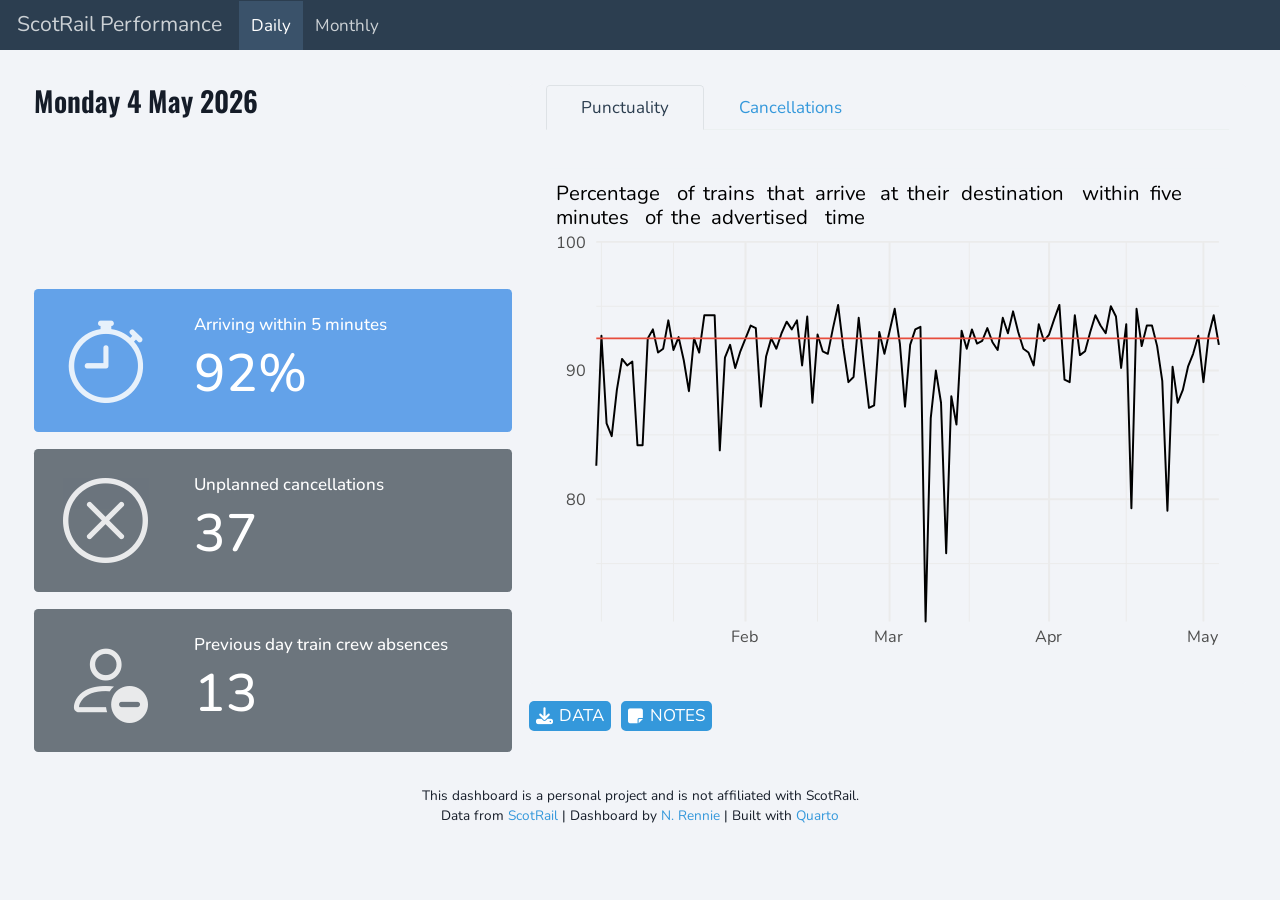
==== commit e22dc10c: "Built site for gh-pages" ====
--- a/index.html
+++ b/index.html
@@ -148,7 +148,7 @@
 <div class="card html-fill-item html-fill-container bslib-card" data-bslib-card-init="" data-require-bs-caller="card()">
 <div class="card-body html-fill-item html-fill-container" style="padding: 0px;">
 <h2>
-Thursday 23 April 2026
+Monday 4 May 2026
 </h2>
 </div>
 <script data-bslib-card-init="">bslib.Card.initializeAllCards();</script></div>
@@ -165,7 +165,7 @@
 Arriving within 5 minutes
 </p>
 <p class="value-box-value">
-89.2%
+92%
 </p>
 </div>
 </div>
@@ -185,7 +185,7 @@
 Unplanned cancellations
 </p>
 <p class="value-box-value">
-67
+37
 </p>
 </div>
 </div>
@@ -205,7 +205,7 @@
 Previous day train crew absences
 </p>
 <p class="value-box-value">
-12
+13
 </p>
 </div>
 </div>
@@ -221,16 +221,16 @@
 <div id="tabset-1-1" class="tab-pane active html-fill-item html-fill-container" role="tabpanel" aria-labelledby="tabset-1-1-tab">
 <div class="cell html-fill-item html-fill-container" data-layout-align="left" data-expandable="false">
 <div class="cell-output-display html-fill-item html-fill-container">
-<div class="girafe html-widget html-fill-item html-fill-container" id="htmlwidget-822578847476f2a00d17" style="width:100%;height:406px;"></div>
-<script type="application/json" data-for="htmlwidget-822578847476f2a00d17">{"x":{"html":"<?xml version=\"1.0\" encoding=\"UTF-8\"?>\n<svg xmlns='http://www.w3.org/2000/svg' xmlns:xlink='http://www.w3.org/1999/xlink' class='ggiraph-svg' role='graphics-document' id='svg_a08e43e6958ab66a' viewBox='0 0 504 360'>\n <defs id='svg_a08e43e6958ab66a_defs'>\n  <clipPath id='svg_a08e43e6958ab66a_c1'>\n   <rect x='0' y='0' width='504' height='360'/>\n  <\/clipPath>\n <\/defs>\n <g id='svg_a08e43e6958ab66a_rootg' class='ggiraph-svg-rootg'>\n  <g clip-path='url(#svg_a08e43e6958ab66a_c1)'>\n   <rect x='0' y='0' width='504' height='360' fill='#F2F4F8' fill-opacity='1' stroke='#F2F4F8' stroke-opacity='1' stroke-width='0.75' stroke-linejoin='round' stroke-linecap='round' class='ggiraph-svg-bg'/>\n   <rect x='0' y='0' width='504' height='360' fill='#F2F4F8' fill-opacity='1' stroke='#F2F4F8' stroke-opacity='1' stroke-width='1.45' stroke-linejoin='round' stroke-linecap='round'/>\n   <polyline points='37.11,291.82 496.53,291.82' fill='none' stroke='#EBEBEB' stroke-opacity='1' stroke-width='0.73' stroke-linejoin='round' stroke-linecap='butt'/>\n   <polyline points='37.11,196.85 496.53,196.85' fill='none' stroke='#EBEBEB' stroke-opacity='1' stroke-width='0.73' stroke-linejoin='round' stroke-linecap='butt'/>\n   <polyline points='37.11,101.89 496.53,101.89' fill='none' stroke='#EBEBEB' stroke-opacity='1' stroke-width='0.73' stroke-linejoin='round' stroke-linecap='butt'/>\n   <polyline points='41.29,334.56 41.29,54.40' fill='none' stroke='#EBEBEB' stroke-opacity='1' stroke-width='0.73' stroke-linejoin='round' stroke-linecap='butt'/>\n   <polyline points='99.76,334.56 99.76,54.40' fill='none' stroke='#EBEBEB' stroke-opacity='1' stroke-width='0.73' stroke-linejoin='round' stroke-linecap='butt'/>\n   <polyline points='216.70,334.56 216.70,54.40' fill='none' stroke='#EBEBEB' stroke-opacity='1' stroke-width='0.73' stroke-linejoin='round' stroke-linecap='butt'/>\n   <polyline points='339.91,334.56 339.91,54.40' fill='none' stroke='#EBEBEB' stroke-opacity='1' stroke-width='0.73' stroke-linejoin='round' stroke-linecap='butt'/>\n   <polyline points='463.12,334.56 463.12,54.40' fill='none' stroke='#EBEBEB' stroke-opacity='1' stroke-width='0.73' stroke-linejoin='round' stroke-linecap='butt'/>\n   <polyline points='37.11,244.34 496.53,244.34' fill='none' stroke='#EBEBEB' stroke-opacity='1' stroke-width='1.45' stroke-linejoin='round' stroke-linecap='butt'/>\n   <polyline points='37.11,149.37 496.53,149.37' fill='none' stroke='#EBEBEB' stroke-opacity='1' stroke-width='1.45' stroke-linejoin='round' stroke-linecap='butt'/>\n   <polyline points='37.11,54.40 496.53,54.40' fill='none' stroke='#EBEBEB' stroke-opacity='1' stroke-width='1.45' stroke-linejoin='round' stroke-linecap='butt'/>\n   <polyline points='158.23,334.56 158.23,54.40' fill='none' stroke='#EBEBEB' stroke-opacity='1' stroke-width='1.45' stroke-linejoin='round' stroke-linecap='butt'/>\n   <polyline points='275.17,334.56 275.17,54.40' fill='none' stroke='#EBEBEB' stroke-opacity='1' stroke-width='1.45' stroke-linejoin='round' stroke-linecap='butt'/>\n   <polyline points='404.65,334.56 404.65,54.40' fill='none' stroke='#EBEBEB' stroke-opacity='1' stroke-width='1.45' stroke-linejoin='round' stroke-linecap='butt'/>\n   <polyline points='37.11,219.65 41.29,123.73 45.47,188.31 49.64,197.80 53.82,163.62 58.00,140.82 62.17,145.57 66.35,142.72 70.53,204.45 74.70,204.45 78.88,125.63 83.06,118.98 87.23,136.08 91.41,133.23 95.59,112.33 99.76,134.18 103.94,124.68 108.11,141.77 112.29,164.57 116.47,125.63 120.64,136.08 124.82,108.53 129.00,108.53 133.17,108.53 137.35,208.25 141.53,139.87 145.70,130.38 149.88,147.47 154.06,135.13 162.41,116.13 166.59,118.03 170.76,175.96 174.94,138.92 179.11,125.63 183.29,133.23 187.47,121.83 191.64,113.28 195.82,118.98 200.00,112.33 204.17,145.57 208.35,109.48 212.53,173.11 216.70,122.78 220.88,135.13 225.06,137.02 229.23,118.03 233.41,100.94 237.59,132.28 241.76,157.92 245.94,154.12 250.12,110.43 254.29,144.62 258.47,176.91 262.64,175.01 266.82,120.88 271.00,137.02 279.35,103.79 283.53,129.43 287.70,175.96 291.88,130.38 296.06,118.98 300.23,117.08 304.41,334.56 308.59,184.51 312.76,149.37 316.94,173.11 321.12,284.22 325.29,168.36 329.47,189.26 333.64,119.93 337.82,133.23 342.00,118.98 346.17,129.43 350.35,127.53 354.53,118.03 358.70,128.48 362.88,134.18 367.06,110.43 371.23,121.83 375.41,105.69 379.59,120.88 383.76,133.23 387.94,136.08 392.12,145.57 396.29,115.18 400.47,127.53 404.65,122.78 408.82,111.38 413.00,100.94 417.17,156.02 421.35,157.92 425.53,108.53 429.70,137.97 433.88,135.13 438.06,120.88 442.23,108.53 446.41,116.13 450.59,121.83 454.76,101.89 458.94,109.48 463.12,147.47 467.29,115.18 471.47,250.99 475.65,103.79 479.82,131.33 484.00,116.13 488.18,116.13 492.35,131.33 496.53,156.97' fill='none' stroke='#000000' stroke-opacity='1' stroke-width='1.45' stroke-linejoin='round' stroke-linecap='butt'/>\n   <line x1='37.11' y1='125.63' x2='496.53' y2='125.63' stroke='#E74C3C' stroke-opacity='1' stroke-width='1.45' stroke-linejoin='round' stroke-linecap='butt'/>\n   <circle id='svg_a08e43e6958ab66a_e1' cx='496.53' cy='156.97' r='4.36pt' fill='#F2F4F8' fill-opacity='0' stroke='#F2F4F8' stroke-opacity='0' stroke-width='0.97' stroke-linejoin='round' stroke-linecap='round' title='&amp;lt;b&amp;gt;Thursday 23 April, 2026&amp;lt;/b&amp;gt;&amp;lt;br&amp;gt;89.2% (below target)' data-id='2026-04-23'/>\n   <circle id='svg_a08e43e6958ab66a_e2' cx='492.35' cy='131.33' r='4.36pt' fill='#F2F4F8' fill-opacity='0' stroke='#F2F4F8' stroke-opacity='0' stroke-width='0.97' stroke-linejoin='round' stroke-linecap='round' title='&amp;lt;b&amp;gt;Wednesday 22 April, 2026&amp;lt;/b&amp;gt;&amp;lt;br&amp;gt;91.9% (below target)' data-id='2026-04-22'/>\n   <circle id='svg_a08e43e6958ab66a_e3' cx='488.18' cy='116.13' r='4.36pt' fill='#F2F4F8' fill-opacity='0' stroke='#F2F4F8' stroke-opacity='0' stroke-width='0.97' stroke-linejoin='round' stroke-linecap='round' title='&amp;lt;b&amp;gt;Tuesday 21 April, 2026&amp;lt;/b&amp;gt;&amp;lt;br&amp;gt;93.5% ' data-id='2026-04-21'/>\n   <circle id='svg_a08e43e6958ab66a_e4' cx='484' cy='116.13' r='4.36pt' fill='#F2F4F8' fill-opacity='0' stroke='#F2F4F8' stroke-opacity='0' stroke-width='0.97' stroke-linejoin='round' stroke-linecap='round' title='&amp;lt;b&amp;gt;Monday 20 April, 2026&amp;lt;/b&amp;gt;&amp;lt;br&amp;gt;93.5% ' data-id='2026-04-20'/>\n   <circle id='svg_a08e43e6958ab66a_e5' cx='479.82' cy='131.33' r='4.36pt' fill='#F2F4F8' fill-opacity='0' stroke='#F2F4F8' stroke-opacity='0' stroke-width='0.97' stroke-linejoin='round' stroke-linecap='round' title='&amp;lt;b&amp;gt;Sunday 19 April, 2026&amp;lt;/b&amp;gt;&amp;lt;br&amp;gt;91.9% (below target)' data-id='2026-04-19'/>\n   <circle id='svg_a08e43e6958ab66a_e6' cx='475.65' cy='103.79' r='4.36pt' fill='#F2F4F8' fill-opacity='0' stroke='#F2F4F8' stroke-opacity='0' stroke-width='0.97' stroke-linejoin='round' stroke-linecap='round' title='&amp;lt;b&amp;gt;Saturday 18 April, 2026&amp;lt;/b&amp;gt;&amp;lt;br&amp;gt;94.8% ' data-id='2026-04-18'/>\n   <circle id='svg_a08e43e6958ab66a_e7' cx='471.47' cy='250.99' r='4.36pt' fill='#F2F4F8' fill-opacity='0' stroke='#F2F4F8' stroke-opacity='0' stroke-width='0.97' stroke-linejoin='round' stroke-linecap='round' title='&amp;lt;b&amp;gt;Friday 17 April, 2026&amp;lt;/b&amp;gt;&amp;lt;br&amp;gt;79.3% (below target)' data-id='2026-04-17'/>\n   <circle id='svg_a08e43e6958ab66a_e8' cx='467.29' cy='115.18' r='4.36pt' fill='#F2F4F8' fill-opacity='0' stroke='#F2F4F8' stroke-opacity='0' stroke-width='0.97' stroke-linejoin='round' stroke-linecap='round' title='&amp;lt;b&amp;gt;Thursday 16 April, 2026&amp;lt;/b&amp;gt;&amp;lt;br&amp;gt;93.6% ' data-id='2026-04-16'/>\n   <circle id='svg_a08e43e6958ab66a_e9' cx='463.12' cy='147.47' r='4.36pt' fill='#F2F4F8' fill-opacity='0' stroke='#F2F4F8' stroke-opacity='0' stroke-width='0.97' stroke-linejoin='round' stroke-linecap='round' title='&amp;lt;b&amp;gt;Wednesday 15 April, 2026&amp;lt;/b&amp;gt;&amp;lt;br&amp;gt;90.2% (below target)' data-id='2026-04-15'/>\n   <circle id='svg_a08e43e6958ab66a_e10' cx='458.94' cy='109.48' r='4.36pt' fill='#F2F4F8' fill-opacity='0' stroke='#F2F4F8' stroke-opacity='0' stroke-width='0.97' stroke-linejoin='round' stroke-linecap='round' title='&amp;lt;b&amp;gt;Tuesday 14 April, 2026&amp;lt;/b&amp;gt;&amp;lt;br&amp;gt;94.2% ' data-id='2026-04-14'/>\n   <circle id='svg_a08e43e6958ab66a_e11' cx='454.76' cy='101.89' r='4.36pt' fill='#F2F4F8' fill-opacity='0' stroke='#F2F4F8' stroke-opacity='0' stroke-width='0.97' stroke-linejoin='round' stroke-linecap='round' title='&amp;lt;b&amp;gt;Monday 13 April, 2026&amp;lt;/b&amp;gt;&amp;lt;br&amp;gt;95% ' data-id='2026-04-13'/>\n   <circle id='svg_a08e43e6958ab66a_e12' cx='450.59' cy='121.83' r='4.36pt' fill='#F2F4F8' fill-opacity='0' stroke='#F2F4F8' stroke-opacity='0' stroke-width='0.97' stroke-linejoin='round' stroke-linecap='round' title='&amp;lt;b&amp;gt;Sunday 12 April, 2026&amp;lt;/b&amp;gt;&amp;lt;br&amp;gt;92.9% ' data-id='2026-04-12'/>\n   <circle id='svg_a08e43e6958ab66a_e13' cx='446.41' cy='116.13' r='4.36pt' fill='#F2F4F8' fill-opacity='0' stroke='#F2F4F8' stroke-opacity='0' stroke-width='0.97' stroke-linejoin='round' stroke-linecap='round' title='&amp;lt;b&amp;gt;Saturday 11 April, 2026&amp;lt;/b&amp;gt;&amp;lt;br&amp;gt;93.5% ' data-id='2026-04-11'/>\n   <circle id='svg_a08e43e6958ab66a_e14' cx='442.23' cy='108.53' r='4.36pt' fill='#F2F4F8' fill-opacity='0' stroke='#F2F4F8' stroke-opacity='0' stroke-width='0.97' stroke-linejoin='round' stroke-linecap='round' title='&amp;lt;b&amp;gt;Friday 10 April, 2026&amp;lt;/b&amp;gt;&amp;lt;br&amp;gt;94.3% ' data-id='2026-04-10'/>\n   <circle id='svg_a08e43e6958ab66a_e15' cx='438.06' cy='120.88' r='4.36pt' fill='#F2F4F8' fill-opacity='0' stroke='#F2F4F8' stroke-opacity='0' stroke-width='0.97' stroke-linejoin='round' stroke-linecap='round' title='&amp;lt;b&amp;gt;Thursday  9 April, 2026&amp;lt;/b&amp;gt;&amp;lt;br&amp;gt;93% ' data-id='2026-04-09'/>\n   <circle id='svg_a08e43e6958ab66a_e16' cx='433.88' cy='135.13' r='4.36pt' fill='#F2F4F8' fill-opacity='0' stroke='#F2F4F8' stroke-opacity='0' stroke-width='0.97' stroke-linejoin='round' stroke-linecap='round' title='&amp;lt;b&amp;gt;Wednesday  8 April, 2026&amp;lt;/b&amp;gt;&amp;lt;br&amp;gt;91.5% (below target)' data-id='2026-04-08'/>\n   <circle id='svg_a08e43e6958ab66a_e17' cx='429.7' cy='137.97' r='4.36pt' fill='#F2F4F8' fill-opacity='0' stroke='#F2F4F8' stroke-opacity='0' stroke-width='0.97' stroke-linejoin='round' stroke-linecap='round' title='&amp;lt;b&amp;gt;Tuesday  7 April, 2026&amp;lt;/b&amp;gt;&amp;lt;br&amp;gt;91.2% (below target)' data-id='2026-04-07'/>\n   <circle id='svg_a08e43e6958ab66a_e18' cx='425.53' cy='108.53' r='4.36pt' fill='#F2F4F8' fill-opacity='0' stroke='#F2F4F8' stroke-opacity='0' stroke-width='0.97' stroke-linejoin='round' stroke-linecap='round' title='&amp;lt;b&amp;gt;Monday  6 April, 2026&amp;lt;/b&amp;gt;&amp;lt;br&amp;gt;94.3% ' data-id='2026-04-06'/>\n   <circle id='svg_a08e43e6958ab66a_e19' cx='421.35' cy='157.92' r='4.36pt' fill='#F2F4F8' fill-opacity='0' stroke='#F2F4F8' stroke-opacity='0' stroke-width='0.97' stroke-linejoin='round' stroke-linecap='round' title='&amp;lt;b&amp;gt;Sunday  5 April, 2026&amp;lt;/b&amp;gt;&amp;lt;br&amp;gt;89.1% (below target)' data-id='2026-04-05'/>\n   <circle id='svg_a08e43e6958ab66a_e20' cx='417.17' cy='156.02' r='4.36pt' fill='#F2F4F8' fill-opacity='0' stroke='#F2F4F8' stroke-opacity='0' stroke-width='0.97' stroke-linejoin='round' stroke-linecap='round' title='&amp;lt;b&amp;gt;Saturday  4 April, 2026&amp;lt;/b&amp;gt;&amp;lt;br&amp;gt;89.3% (below target)' data-id='2026-04-04'/>\n   <circle id='svg_a08e43e6958ab66a_e21' cx='413' cy='100.94' r='4.36pt' fill='#F2F4F8' fill-opacity='0' stroke='#F2F4F8' stroke-opacity='0' stroke-width='0.97' stroke-linejoin='round' stroke-linecap='round' title='&amp;lt;b&amp;gt;Friday  3 April, 2026&amp;lt;/b&amp;gt;&amp;lt;br&amp;gt;95.1% ' data-id='2026-04-03'/>\n   <circle id='svg_a08e43e6958ab66a_e22' cx='408.82' cy='111.38' r='4.36pt' fill='#F2F4F8' fill-opacity='0' stroke='#F2F4F8' stroke-opacity='0' stroke-width='0.97' stroke-linejoin='round' stroke-linecap='round' title='&amp;lt;b&amp;gt;Thursday  2 April, 2026&amp;lt;/b&amp;gt;&amp;lt;br&amp;gt;94% ' data-id='2026-04-02'/>\n   <circle id='svg_a08e43e6958ab66a_e23' cx='404.65' cy='122.78' r='4.36pt' fill='#F2F4F8' fill-opacity='0' stroke='#F2F4F8' stroke-opacity='0' stroke-width='0.97' stroke-linejoin='round' stroke-linecap='round' title='&amp;lt;b&amp;gt;Wednesday  1 April, 2026&amp;lt;/b&amp;gt;&amp;lt;br&amp;gt;92.8% ' data-id='2026-04-01'/>\n   <circle id='svg_a08e43e6958ab66a_e24' cx='400.47' cy='127.53' r='4.36pt' fill='#F2F4F8' fill-opacity='0' stroke='#F2F4F8' stroke-opacity='0' stroke-width='0.97' stroke-linejoin='round' stroke-linecap='round' title='&amp;lt;b&amp;gt;Tuesday 31 March, 2026&amp;lt;/b&amp;gt;&amp;lt;br&amp;gt;92.3% (below target)' data-id='2026-03-31'/>\n   <circle id='svg_a08e43e6958ab66a_e25' cx='396.29' cy='115.18' r='4.36pt' fill='#F2F4F8' fill-opacity='0' stroke='#F2F4F8' stroke-opacity='0' stroke-width='0.97' stroke-linejoin='round' stroke-linecap='round' title='&amp;lt;b&amp;gt;Monday 30 March, 2026&amp;lt;/b&amp;gt;&amp;lt;br&amp;gt;93.6% ' data-id='2026-03-30'/>\n   <circle id='svg_a08e43e6958ab66a_e26' cx='392.12' cy='145.57' r='4.36pt' fill='#F2F4F8' fill-opacity='0' stroke='#F2F4F8' stroke-opacity='0' stroke-width='0.97' stroke-linejoin='round' stroke-linecap='round' title='&amp;lt;b&amp;gt;Sunday 29 March, 2026&amp;lt;/b&amp;gt;&amp;lt;br&amp;gt;90.4% (below target)' data-id='2026-03-29'/>\n   <circle id='svg_a08e43e6958ab66a_e27' cx='387.94' cy='136.08' r='4.36pt' fill='#F2F4F8' fill-opacity='0' stroke='#F2F4F8' stroke-opacity='0' stroke-width='0.97' stroke-linejoin='round' stroke-linecap='round' title='&amp;lt;b&amp;gt;Saturday 28 March, 2026&amp;lt;/b&amp;gt;&amp;lt;br&amp;gt;91.4% (below target)' data-id='2026-03-28'/>\n   <circle id='svg_a08e43e6958ab66a_e28' cx='383.76' cy='133.23' r='4.36pt' fill='#F2F4F8' fill-opacity='0' stroke='#F2F4F8' stroke-opacity='0' stroke-width='0.97' stroke-linejoin='round' stroke-linecap='round' title='&amp;lt;b&amp;gt;Friday 27 March, 2026&amp;lt;/b&amp;gt;&amp;lt;br&amp;gt;91.7% (below target)' data-id='2026-03-27'/>\n   <circle id='svg_a08e43e6958ab66a_e29' cx='379.59' cy='120.88' r='4.36pt' fill='#F2F4F8' fill-opacity='0' stroke='#F2F4F8' stroke-opacity='0' stroke-width='0.97' stroke-linejoin='round' stroke-linecap='round' title='&amp;lt;b&amp;gt;Thursday 26 March, 2026&amp;lt;/b&amp;gt;&amp;lt;br&amp;gt;93% ' data-id='2026-03-26'/>\n   <circle id='svg_a08e43e6958ab66a_e30' cx='375.41' cy='105.69' r='4.36pt' fill='#F2F4F8' fill-opacity='0' stroke='#F2F4F8' stroke-opacity='0' stroke-width='0.97' stroke-linejoin='round' stroke-linecap='round' title='&amp;lt;b&amp;gt;Wednesday 25 March, 2026&amp;lt;/b&amp;gt;&amp;lt;br&amp;gt;94.6% ' data-id='2026-03-25'/>\n   <circle id='svg_a08e43e6958ab66a_e31' cx='371.23' cy='121.83' r='4.36pt' fill='#F2F4F8' fill-opacity='0' stroke='#F2F4F8' stroke-opacity='0' stroke-width='0.97' stroke-linejoin='round' stroke-linecap='round' title='&amp;lt;b&amp;gt;Tuesday 24 March, 2026&amp;lt;/b&amp;gt;&amp;lt;br&amp;gt;92.9% ' data-id='2026-03-24'/>\n   <circle id='svg_a08e43e6958ab66a_e32' cx='367.06' cy='110.43' r='4.36pt' fill='#F2F4F8' fill-opacity='0' stroke='#F2F4F8' stroke-opacity='0' stroke-width='0.97' stroke-linejoin='round' stroke-linecap='round' title='&amp;lt;b&amp;gt;Monday 23 March, 2026&amp;lt;/b&amp;gt;&amp;lt;br&amp;gt;94.1% ' data-id='2026-03-23'/>\n   <circle id='svg_a08e43e6958ab66a_e33' cx='362.88' cy='134.18' r='4.36pt' fill='#F2F4F8' fill-opacity='0' stroke='#F2F4F8' stroke-opacity='0' stroke-width='0.97' stroke-linejoin='round' stroke-linecap='round' title='&amp;lt;b&amp;gt;Sunday 22 March, 2026&amp;lt;/b&amp;gt;&amp;lt;br&amp;gt;91.6% (below target)' data-id='2026-03-22'/>\n   <circle id='svg_a08e43e6958ab66a_e34' cx='358.7' cy='128.48' r='4.36pt' fill='#F2F4F8' fill-opacity='0' stroke='#F2F4F8' stroke-opacity='0' stroke-width='0.97' stroke-linejoin='round' stroke-linecap='round' title='&amp;lt;b&amp;gt;Saturday 21 March, 2026&amp;lt;/b&amp;gt;&amp;lt;br&amp;gt;92.2% (below target)' data-id='2026-03-21'/>\n   <circle id='svg_a08e43e6958ab66a_e35' cx='354.53' cy='118.03' r='4.36pt' fill='#F2F4F8' fill-opacity='0' stroke='#F2F4F8' stroke-opacity='0' stroke-width='0.97' stroke-linejoin='round' stroke-linecap='round' title='&amp;lt;b&amp;gt;Friday 20 March, 2026&amp;lt;/b&amp;gt;&amp;lt;br&amp;gt;93.3% ' data-id='2026-03-20'/>\n   <circle id='svg_a08e43e6958ab66a_e36' cx='350.35' cy='127.53' r='4.36pt' fill='#F2F4F8' fill-opacity='0' stroke='#F2F4F8' stroke-opacity='0' stroke-width='0.97' stroke-linejoin='round' stroke-linecap='round' title='&amp;lt;b&amp;gt;Thursday 19 March, 2026&amp;lt;/b&amp;gt;&amp;lt;br&amp;gt;92.3% (below target)' data-id='2026-03-19'/>\n   <circle id='svg_a08e43e6958ab66a_e37' cx='346.17' cy='129.43' r='4.36pt' fill='#F2F4F8' fill-opacity='0' stroke='#F2F4F8' stroke-opacity='0' stroke-width='0.97' stroke-linejoin='round' stroke-linecap='round' title='&amp;lt;b&amp;gt;Wednesday 18 March, 2026&amp;lt;/b&amp;gt;&amp;lt;br&amp;gt;92.1% (below target)' data-id='2026-03-18'/>\n   <circle id='svg_a08e43e6958ab66a_e38' cx='342' cy='118.98' r='4.36pt' fill='#F2F4F8' fill-opacity='0' stroke='#F2F4F8' stroke-opacity='0' stroke-width='0.97' stroke-linejoin='round' stroke-linecap='round' title='&amp;lt;b&amp;gt;Tuesday 17 March, 2026&amp;lt;/b&amp;gt;&amp;lt;br&amp;gt;93.2% ' data-id='2026-03-17'/>\n   <circle id='svg_a08e43e6958ab66a_e39' cx='337.82' cy='133.23' r='4.36pt' fill='#F2F4F8' fill-opacity='0' stroke='#F2F4F8' stroke-opacity='0' stroke-width='0.97' stroke-linejoin='round' stroke-linecap='round' title='&amp;lt;b&amp;gt;Monday 16 March, 2026&amp;lt;/b&amp;gt;&amp;lt;br&amp;gt;91.7% (below target)' data-id='2026-03-16'/>\n   <circle id='svg_a08e43e6958ab66a_e40' cx='333.64' cy='119.93' r='4.36pt' fill='#F2F4F8' fill-opacity='0' stroke='#F2F4F8' stroke-opacity='0' stroke-width='0.97' stroke-linejoin='round' stroke-linecap='round' title='&amp;lt;b&amp;gt;Sunday 15 March, 2026&amp;lt;/b&amp;gt;&amp;lt;br&amp;gt;93.1% ' data-id='2026-03-15'/>\n   <circle id='svg_a08e43e6958ab66a_e41' cx='329.47' cy='189.26' r='4.36pt' fill='#F2F4F8' fill-opacity='0' stroke='#F2F4F8' stroke-opacity='0' stroke-width='0.97' stroke-linejoin='round' stroke-linecap='round' title='&amp;lt;b&amp;gt;Saturday 14 March, 2026&amp;lt;/b&amp;gt;&amp;lt;br&amp;gt;85.8% (below target)' data-id='2026-03-14'/>\n   <circle id='svg_a08e43e6958ab66a_e42' cx='325.29' cy='168.36' r='4.36pt' fill='#F2F4F8' fill-opacity='0' stroke='#F2F4F8' stroke-opacity='0' stroke-width='0.97' stroke-linejoin='round' stroke-linecap='round' title='&amp;lt;b&amp;gt;Friday 13 March, 2026&amp;lt;/b&amp;gt;&amp;lt;br&amp;gt;88% (below target)' data-id='2026-03-13'/>\n   <circle id='svg_a08e43e6958ab66a_e43' cx='321.12' cy='284.22' r='4.36pt' fill='#F2F4F8' fill-opacity='0' stroke='#F2F4F8' stroke-opacity='0' stroke-width='0.97' stroke-linejoin='round' stroke-linecap='round' title='&amp;lt;b&amp;gt;Thursday 12 March, 2026&amp;lt;/b&amp;gt;&amp;lt;br&amp;gt;75.8% (below target)' data-id='2026-03-12'/>\n   <circle id='svg_a08e43e6958ab66a_e44' cx='316.94' cy='173.11' r='4.36pt' fill='#F2F4F8' fill-opacity='0' stroke='#F2F4F8' stroke-opacity='0' stroke-width='0.97' stroke-linejoin='round' stroke-linecap='round' title='&amp;lt;b&amp;gt;Wednesday 11 March, 2026&amp;lt;/b&amp;gt;&amp;lt;br&amp;gt;87.5% (below target)' data-id='2026-03-11'/>\n   <circle id='svg_a08e43e6958ab66a_e45' cx='312.76' cy='149.37' r='4.36pt' fill='#F2F4F8' fill-opacity='0' stroke='#F2F4F8' stroke-opacity='0' stroke-width='0.97' stroke-linejoin='round' stroke-linecap='round' title='&amp;lt;b&amp;gt;Tuesday 10 March, 2026&amp;lt;/b&amp;gt;&amp;lt;br&amp;gt;90% (below target)' data-id='2026-03-10'/>\n   <circle id='svg_a08e43e6958ab66a_e46' cx='308.59' cy='184.51' r='4.36pt' fill='#F2F4F8' fill-opacity='0' stroke='#F2F4F8' stroke-opacity='0' stroke-width='0.97' stroke-linejoin='round' stroke-linecap='round' title='&amp;lt;b&amp;gt;Monday  9 March, 2026&amp;lt;/b&amp;gt;&amp;lt;br&amp;gt;86.3% (below target)' data-id='2026-03-09'/>\n   <circle id='svg_a08e43e6958ab66a_e47' cx='304.41' cy='334.56' r='4.36pt' fill='#F2F4F8' fill-opacity='0' stroke='#F2F4F8' stroke-opacity='0' stroke-width='0.97' stroke-linejoin='round' stroke-linecap='round' title='&amp;lt;b&amp;gt;Sunday  8 March, 2026&amp;lt;/b&amp;gt;&amp;lt;br&amp;gt;70.5% (below target)' data-id='2026-03-08'/>\n   <circle id='svg_a08e43e6958ab66a_e48' cx='300.23' cy='117.08' r='4.36pt' fill='#F2F4F8' fill-opacity='0' stroke='#F2F4F8' stroke-opacity='0' stroke-width='0.97' stroke-linejoin='round' stroke-linecap='round' title='&amp;lt;b&amp;gt;Saturday  7 March, 2026&amp;lt;/b&amp;gt;&amp;lt;br&amp;gt;93.4% ' data-id='2026-03-07'/>\n   <circle id='svg_a08e43e6958ab66a_e49' cx='296.06' cy='118.98' r='4.36pt' fill='#F2F4F8' fill-opacity='0' stroke='#F2F4F8' stroke-opacity='0' stroke-width='0.97' stroke-linejoin='round' stroke-linecap='round' title='&amp;lt;b&amp;gt;Friday  6 March, 2026&amp;lt;/b&amp;gt;&amp;lt;br&amp;gt;93.2% ' data-id='2026-03-06'/>\n   <circle id='svg_a08e43e6958ab66a_e50' cx='291.88' cy='130.38' r='4.36pt' fill='#F2F4F8' fill-opacity='0' stroke='#F2F4F8' stroke-opacity='0' stroke-width='0.97' stroke-linejoin='round' stroke-linecap='round' title='&amp;lt;b&amp;gt;Thursday  5 March, 2026&amp;lt;/b&amp;gt;&amp;lt;br&amp;gt;92% (below target)' data-id='2026-03-05'/>\n   <circle id='svg_a08e43e6958ab66a_e51' cx='287.7' cy='175.96' r='4.36pt' fill='#F2F4F8' fill-opacity='0' stroke='#F2F4F8' stroke-opacity='0' stroke-width='0.97' stroke-linejoin='round' stroke-linecap='round' title='&amp;lt;b&amp;gt;Wednesday  4 March, 2026&amp;lt;/b&amp;gt;&amp;lt;br&amp;gt;87.2% (below target)' data-id='2026-03-04'/>\n   <circle id='svg_a08e43e6958ab66a_e52' cx='283.53' cy='129.43' r='4.36pt' fill='#F2F4F8' fill-opacity='0' stroke='#F2F4F8' stroke-opacity='0' stroke-width='0.97' stroke-linejoin='round' stroke-linecap='round' title='&amp;lt;b&amp;gt;Tuesday  3 March, 2026&amp;lt;/b&amp;gt;&amp;lt;br&amp;gt;92.1% (below target)' data-id='2026-03-03'/>\n   <circle id='svg_a08e43e6958ab66a_e53' cx='279.35' cy='103.79' r='4.36pt' fill='#F2F4F8' fill-opacity='0' stroke='#F2F4F8' stroke-opacity='0' stroke-width='0.97' stroke-linejoin='round' stroke-linecap='round' title='&amp;lt;b&amp;gt;Monday  2 March, 2026&amp;lt;/b&amp;gt;&amp;lt;br&amp;gt;94.8% ' data-id='2026-03-02'/>\n   <circle id='svg_a08e43e6958ab66a_e54' cx='271' cy='137.02' r='4.36pt' fill='#F2F4F8' fill-opacity='0' stroke='#F2F4F8' stroke-opacity='0' stroke-width='0.97' stroke-linejoin='round' stroke-linecap='round' title='&amp;lt;b&amp;gt;Saturday 28 February, 2026&amp;lt;/b&amp;gt;&amp;lt;br&amp;gt;91.3% (below target)' data-id='2026-02-28'/>\n   <circle id='svg_a08e43e6958ab66a_e55' cx='266.82' cy='120.88' r='4.36pt' fill='#F2F4F8' fill-opacity='0' stroke='#F2F4F8' stroke-opacity='0' stroke-width='0.97' stroke-linejoin='round' stroke-linecap='round' title='&amp;lt;b&amp;gt;Friday 27 February, 2026&amp;lt;/b&amp;gt;&amp;lt;br&amp;gt;93% ' data-id='2026-02-27'/>\n   <circle id='svg_a08e43e6958ab66a_e56' cx='262.64' cy='175.01' r='4.36pt' fill='#F2F4F8' fill-opacity='0' stroke='#F2F4F8' stroke-opacity='0' stroke-width='0.97' stroke-linejoin='round' stroke-linecap='round' title='&amp;lt;b&amp;gt;Thursday 26 February, 2026&amp;lt;/b&amp;gt;&amp;lt;br&amp;gt;87.3% (below target)' data-id='2026-02-26'/>\n   <circle id='svg_a08e43e6958ab66a_e57' cx='258.47' cy='176.91' r='4.36pt' fill='#F2F4F8' fill-opacity='0' stroke='#F2F4F8' stroke-opacity='0' stroke-width='0.97' stroke-linejoin='round' stroke-linecap='round' title='&amp;lt;b&amp;gt;Wednesday 25 February, 2026&amp;lt;/b&amp;gt;&amp;lt;br&amp;gt;87.1% (below target)' data-id='2026-02-25'/>\n   <circle id='svg_a08e43e6958ab66a_e58' cx='254.29' cy='144.62' r='4.36pt' fill='#F2F4F8' fill-opacity='0' stroke='#F2F4F8' stroke-opacity='0' stroke-width='0.97' stroke-linejoin='round' stroke-linecap='round' title='&amp;lt;b&amp;gt;Tuesday 24 February, 2026&amp;lt;/b&amp;gt;&amp;lt;br&amp;gt;90.5% (below target)' data-id='2026-02-24'/>\n   <circle id='svg_a08e43e6958ab66a_e59' cx='250.12' cy='110.43' r='4.36pt' fill='#F2F4F8' fill-opacity='0' stroke='#F2F4F8' stroke-opacity='0' stroke-width='0.97' stroke-linejoin='round' stroke-linecap='round' title='&amp;lt;b&amp;gt;Monday 23 February, 2026&amp;lt;/b&amp;gt;&amp;lt;br&amp;gt;94.1% ' data-id='2026-02-23'/>\n   <circle id='svg_a08e43e6958ab66a_e60' cx='245.94' cy='154.12' r='4.36pt' fill='#F2F4F8' fill-opacity='0' stroke='#F2F4F8' stroke-opacity='0' stroke-width='0.97' stroke-linejoin='round' stroke-linecap='round' title='&amp;lt;b&amp;gt;Sunday 22 February, 2026&amp;lt;/b&amp;gt;&amp;lt;br&amp;gt;89.5% (below target)' data-id='2026-02-22'/>\n   <circle id='svg_a08e43e6958ab66a_e61' cx='241.76' cy='157.92' r='4.36pt' fill='#F2F4F8' fill-opacity='0' stroke='#F2F4F8' stroke-opacity='0' stroke-width='0.97' stroke-linejoin='round' stroke-linecap='round' title='&amp;lt;b&amp;gt;Saturday 21 February, 2026&amp;lt;/b&amp;gt;&amp;lt;br&amp;gt;89.1% (below target)' data-id='2026-02-21'/>\n   <circle id='svg_a08e43e6958ab66a_e62' cx='237.59' cy='132.28' r='4.36pt' fill='#F2F4F8' fill-opacity='0' stroke='#F2F4F8' stroke-opacity='0' stroke-width='0.97' stroke-linejoin='round' stroke-linecap='round' title='&amp;lt;b&amp;gt;Friday 20 February, 2026&amp;lt;/b&amp;gt;&amp;lt;br&amp;gt;91.8% (below target)' data-id='2026-02-20'/>\n   <circle id='svg_a08e43e6958ab66a_e63' cx='233.41' cy='100.94' r='4.36pt' fill='#F2F4F8' fill-opacity='0' stroke='#F2F4F8' stroke-opacity='0' stroke-width='0.97' stroke-linejoin='round' stroke-linecap='round' title='&amp;lt;b&amp;gt;Thursday 19 February, 2026&amp;lt;/b&amp;gt;&amp;lt;br&amp;gt;95.1% ' data-id='2026-02-19'/>\n   <circle id='svg_a08e43e6958ab66a_e64' cx='229.23' cy='118.03' r='4.36pt' fill='#F2F4F8' fill-opacity='0' stroke='#F2F4F8' stroke-opacity='0' stroke-width='0.97' stroke-linejoin='round' stroke-linecap='round' title='&amp;lt;b&amp;gt;Wednesday 18 February, 2026&amp;lt;/b&amp;gt;&amp;lt;br&amp;gt;93.3% ' data-id='2026-02-18'/>\n   <circle id='svg_a08e43e6958ab66a_e65' cx='225.06' cy='137.02' r='4.36pt' fill='#F2F4F8' fill-opacity='0' stroke='#F2F4F8' stroke-opacity='0' stroke-width='0.97' stroke-linejoin='round' stroke-linecap='round' title='&amp;lt;b&amp;gt;Tuesday 17 February, 2026&amp;lt;/b&amp;gt;&amp;lt;br&amp;gt;91.3% (below target)' data-id='2026-02-17'/>\n   <circle id='svg_a08e43e6958ab66a_e66' cx='220.88' cy='135.13' r='4.36pt' fill='#F2F4F8' fill-opacity='0' stroke='#F2F4F8' stroke-opacity='0' stroke-width='0.97' stroke-linejoin='round' stroke-linecap='round' title='&amp;lt;b&amp;gt;Monday 16 February, 2026&amp;lt;/b&amp;gt;&amp;lt;br&amp;gt;91.5% (below target)' data-id='2026-02-16'/>\n   <circle id='svg_a08e43e6958ab66a_e67' cx='216.7' cy='122.78' r='4.36pt' fill='#F2F4F8' fill-opacity='0' stroke='#F2F4F8' stroke-opacity='0' stroke-width='0.97' stroke-linejoin='round' stroke-linecap='round' title='&amp;lt;b&amp;gt;Sunday 15 February, 2026&amp;lt;/b&amp;gt;&amp;lt;br&amp;gt;92.8% ' data-id='2026-02-15'/>\n   <circle id='svg_a08e43e6958ab66a_e68' cx='212.53' cy='173.11' r='4.36pt' fill='#F2F4F8' fill-opacity='0' stroke='#F2F4F8' stroke-opacity='0' stroke-width='0.97' stroke-linejoin='round' stroke-linecap='round' title='&amp;lt;b&amp;gt;Saturday 14 February, 2026&amp;lt;/b&amp;gt;&amp;lt;br&amp;gt;87.5% (below target)' data-id='2026-02-14'/>\n   <circle id='svg_a08e43e6958ab66a_e69' cx='208.35' cy='109.48' r='4.36pt' fill='#F2F4F8' fill-opacity='0' stroke='#F2F4F8' stroke-opacity='0' stroke-width='0.97' stroke-linejoin='round' stroke-linecap='round' title='&amp;lt;b&amp;gt;Friday 13 February, 2026&amp;lt;/b&amp;gt;&amp;lt;br&amp;gt;94.2% ' data-id='2026-02-13'/>\n   <circle id='svg_a08e43e6958ab66a_e70' cx='204.17' cy='145.57' r='4.36pt' fill='#F2F4F8' fill-opacity='0' stroke='#F2F4F8' stroke-opacity='0' stroke-width='0.97' stroke-linejoin='round' stroke-linecap='round' title='&amp;lt;b&amp;gt;Thursday 12 February, 2026&amp;lt;/b&amp;gt;&amp;lt;br&amp;gt;90.4% (below target)' data-id='2026-02-12'/>\n   <circle id='svg_a08e43e6958ab66a_e71' cx='200' cy='112.33' r='4.36pt' fill='#F2F4F8' fill-opacity='0' stroke='#F2F4F8' stroke-opacity='0' stroke-width='0.97' stroke-linejoin='round' stroke-linecap='round' title='&amp;lt;b&amp;gt;Wednesday 11 February, 2026&amp;lt;/b&amp;gt;&amp;lt;br&amp;gt;93.9% ' data-id='2026-02-11'/>\n   <circle id='svg_a08e43e6958ab66a_e72' cx='195.82' cy='118.98' r='4.36pt' fill='#F2F4F8' fill-opacity='0' stroke='#F2F4F8' stroke-opacity='0' stroke-width='0.97' stroke-linejoin='round' stroke-linecap='round' title='&amp;lt;b&amp;gt;Tuesday 10 February, 2026&amp;lt;/b&amp;gt;&amp;lt;br&amp;gt;93.2% ' data-id='2026-02-10'/>\n   <circle id='svg_a08e43e6958ab66a_e73' cx='191.64' cy='113.28' r='4.36pt' fill='#F2F4F8' fill-opacity='0' stroke='#F2F4F8' stroke-opacity='0' stroke-width='0.97' stroke-linejoin='round' stroke-linecap='round' title='&amp;lt;b&amp;gt;Monday  9 February, 2026&amp;lt;/b&amp;gt;&amp;lt;br&amp;gt;93.8% ' data-id='2026-02-09'/>\n   <circle id='svg_a08e43e6958ab66a_e74' cx='187.47' cy='121.83' r='4.36pt' fill='#F2F4F8' fill-opacity='0' stroke='#F2F4F8' stroke-opacity='0' stroke-width='0.97' stroke-linejoin='round' stroke-linecap='round' title='&amp;lt;b&amp;gt;Sunday  8 February, 2026&amp;lt;/b&amp;gt;&amp;lt;br&amp;gt;92.9% ' data-id='2026-02-08'/>\n   <circle id='svg_a08e43e6958ab66a_e75' cx='183.29' cy='133.23' r='4.36pt' fill='#F2F4F8' fill-opacity='0' stroke='#F2F4F8' stroke-opacity='0' stroke-width='0.97' stroke-linejoin='round' stroke-linecap='round' title='&amp;lt;b&amp;gt;Saturday  7 February, 2026&amp;lt;/b&amp;gt;&amp;lt;br&amp;gt;91.7% (below target)' data-id='2026-02-07'/>\n   <circle id='svg_a08e43e6958ab66a_e76' cx='179.11' cy='125.63' r='4.36pt' fill='#F2F4F8' fill-opacity='0' stroke='#F2F4F8' stroke-opacity='0' stroke-width='0.97' stroke-linejoin='round' stroke-linecap='round' title='&amp;lt;b&amp;gt;Friday  6 February, 2026&amp;lt;/b&amp;gt;&amp;lt;br&amp;gt;92.5% ' data-id='2026-02-06'/>\n   <circle id='svg_a08e43e6958ab66a_e77' cx='174.94' cy='138.92' r='4.36pt' fill='#F2F4F8' fill-opacity='0' stroke='#F2F4F8' stroke-opacity='0' stroke-width='0.97' stroke-linejoin='round' stroke-linecap='round' title='&amp;lt;b&amp;gt;Thursday  5 February, 2026&amp;lt;/b&amp;gt;&amp;lt;br&amp;gt;91.1% (below target)' data-id='2026-02-05'/>\n   <circle id='svg_a08e43e6958ab66a_e78' cx='170.76' cy='175.96' r='4.36pt' fill='#F2F4F8' fill-opacity='0' stroke='#F2F4F8' stroke-opacity='0' stroke-width='0.97' stroke-linejoin='round' stroke-linecap='round' title='&amp;lt;b&amp;gt;Wednesday  4 February, 2026&amp;lt;/b&amp;gt;&amp;lt;br&amp;gt;87.2% (below target)' data-id='2026-02-04'/>\n   <circle id='svg_a08e43e6958ab66a_e79' cx='166.59' cy='118.03' r='4.36pt' fill='#F2F4F8' fill-opacity='0' stroke='#F2F4F8' stroke-opacity='0' stroke-width='0.97' stroke-linejoin='round' stroke-linecap='round' title='&amp;lt;b&amp;gt;Tuesday  3 February, 2026&amp;lt;/b&amp;gt;&amp;lt;br&amp;gt;93.3% ' data-id='2026-02-03'/>\n   <circle id='svg_a08e43e6958ab66a_e80' cx='162.41' cy='116.13' r='4.36pt' fill='#F2F4F8' fill-opacity='0' stroke='#F2F4F8' stroke-opacity='0' stroke-width='0.97' stroke-linejoin='round' stroke-linecap='round' title='&amp;lt;b&amp;gt;Monday  2 February, 2026&amp;lt;/b&amp;gt;&amp;lt;br&amp;gt;93.5% ' data-id='2026-02-02'/>\n   <circle id='svg_a08e43e6958ab66a_e81' cx='154.06' cy='135.13' r='4.36pt' fill='#F2F4F8' fill-opacity='0' stroke='#F2F4F8' stroke-opacity='0' stroke-width='0.97' stroke-linejoin='round' stroke-linecap='round' title='&amp;lt;b&amp;gt;Saturday 31 January, 2026&amp;lt;/b&amp;gt;&amp;lt;br&amp;gt;91.5% (below target)' data-id='2026-01-31'/>\n   <circle id='svg_a08e43e6958ab66a_e82' cx='149.88' cy='147.47' r='4.36pt' fill='#F2F4F8' fill-opacity='0' stroke='#F2F4F8' stroke-opacity='0' stroke-width='0.97' stroke-linejoin='round' stroke-linecap='round' title='&amp;lt;b&amp;gt;Friday 30 January, 2026&amp;lt;/b&amp;gt;&amp;lt;br&amp;gt;90.2% (below target)' data-id='2026-01-30'/>\n   <circle id='svg_a08e43e6958ab66a_e83' cx='145.7' cy='130.38' r='4.36pt' fill='#F2F4F8' fill-opacity='0' stroke='#F2F4F8' stroke-opacity='0' stroke-width='0.97' stroke-linejoin='round' stroke-linecap='round' title='&amp;lt;b&amp;gt;Thursday 29 January, 2026&amp;lt;/b&amp;gt;&amp;lt;br&amp;gt;92% (below target)' data-id='2026-01-29'/>\n   <circle id='svg_a08e43e6958ab66a_e84' cx='141.53' cy='139.87' r='4.36pt' fill='#F2F4F8' fill-opacity='0' stroke='#F2F4F8' stroke-opacity='0' stroke-width='0.97' stroke-linejoin='round' stroke-linecap='round' title='&amp;lt;b&amp;gt;Wednesday 28 January, 2026&amp;lt;/b&amp;gt;&amp;lt;br&amp;gt;91% (below target)' data-id='2026-01-28'/>\n   <circle id='svg_a08e43e6958ab66a_e85' cx='137.35' cy='208.25' r='4.36pt' fill='#F2F4F8' fill-opacity='0' stroke='#F2F4F8' stroke-opacity='0' stroke-width='0.97' stroke-linejoin='round' stroke-linecap='round' title='&amp;lt;b&amp;gt;Tuesday 27 January, 2026&amp;lt;/b&amp;gt;&amp;lt;br&amp;gt;83.8% (below target)' data-id='2026-01-27'/>\n   <circle id='svg_a08e43e6958ab66a_e86' cx='133.17' cy='108.53' r='4.36pt' fill='#F2F4F8' fill-opacity='0' stroke='#F2F4F8' stroke-opacity='0' stroke-width='0.97' stroke-linejoin='round' stroke-linecap='round' title='&amp;lt;b&amp;gt;Monday 26 January, 2026&amp;lt;/b&amp;gt;&amp;lt;br&amp;gt;94.3% ' data-id='2026-01-26'/>\n   <circle id='svg_a08e43e6958ab66a_e87' cx='129' cy='108.53' r='4.36pt' fill='#F2F4F8' fill-opacity='0' stroke='#F2F4F8' stroke-opacity='0' stroke-width='0.97' stroke-linejoin='round' stroke-linecap='round' title='&amp;lt;b&amp;gt;Sunday 25 January, 2026&amp;lt;/b&amp;gt;&amp;lt;br&amp;gt;94.3% ' data-id='2026-01-25'/>\n   <circle id='svg_a08e43e6958ab66a_e88' cx='124.82' cy='108.53' r='4.36pt' fill='#F2F4F8' fill-opacity='0' stroke='#F2F4F8' stroke-opacity='0' stroke-width='0.97' stroke-linejoin='round' stroke-linecap='round' title='&amp;lt;b&amp;gt;Saturday 24 January, 2026&amp;lt;/b&amp;gt;&amp;lt;br&amp;gt;94.3% ' data-id='2026-01-24'/>\n   <circle id='svg_a08e43e6958ab66a_e89' cx='120.64' cy='136.08' r='4.36pt' fill='#F2F4F8' fill-opacity='0' stroke='#F2F4F8' stroke-opacity='0' stroke-width='0.97' stroke-linejoin='round' stroke-linecap='round' title='&amp;lt;b&amp;gt;Friday 23 January, 2026&amp;lt;/b&amp;gt;&amp;lt;br&amp;gt;91.4% (below target)' data-id='2026-01-23'/>\n   <circle id='svg_a08e43e6958ab66a_e90' cx='116.47' cy='125.63' r='4.36pt' fill='#F2F4F8' fill-opacity='0' stroke='#F2F4F8' stroke-opacity='0' stroke-width='0.97' stroke-linejoin='round' stroke-linecap='round' title='&amp;lt;b&amp;gt;Thursday 22 January, 2026&amp;lt;/b&amp;gt;&amp;lt;br&amp;gt;92.5% ' data-id='2026-01-22'/>\n   <circle id='svg_a08e43e6958ab66a_e91' cx='112.29' cy='164.57' r='4.36pt' fill='#F2F4F8' fill-opacity='0' stroke='#F2F4F8' stroke-opacity='0' stroke-width='0.97' stroke-linejoin='round' stroke-linecap='round' title='&amp;lt;b&amp;gt;Wednesday 21 January, 2026&amp;lt;/b&amp;gt;&amp;lt;br&amp;gt;88.4% (below target)' data-id='2026-01-21'/>\n   <circle id='svg_a08e43e6958ab66a_e92' cx='108.11' cy='141.77' r='4.36pt' fill='#F2F4F8' fill-opacity='0' stroke='#F2F4F8' stroke-opacity='0' stroke-width='0.97' stroke-linejoin='round' stroke-linecap='round' title='&amp;lt;b&amp;gt;Tuesday 20 January, 2026&amp;lt;/b&amp;gt;&amp;lt;br&amp;gt;90.8% (below target)' data-id='2026-01-20'/>\n   <circle id='svg_a08e43e6958ab66a_e93' cx='103.94' cy='124.68' r='4.36pt' fill='#F2F4F8' fill-opacity='0' stroke='#F2F4F8' stroke-opacity='0' stroke-width='0.97' stroke-linejoin='round' stroke-linecap='round' title='&amp;lt;b&amp;gt;Monday 19 January, 2026&amp;lt;/b&amp;gt;&amp;lt;br&amp;gt;92.6% ' data-id='2026-01-19'/>\n   <circle id='svg_a08e43e6958ab66a_e94' cx='99.76' cy='134.18' r='4.36pt' fill='#F2F4F8' fill-opacity='0' stroke='#F2F4F8' stroke-opacity='0' stroke-width='0.97' stroke-linejoin='round' stroke-linecap='round' title='&amp;lt;b&amp;gt;Sunday 18 January, 2026&amp;lt;/b&amp;gt;&amp;lt;br&amp;gt;91.6% (below target)' data-id='2026-01-18'/>\n   <circle id='svg_a08e43e6958ab66a_e95' cx='95.59' cy='112.33' r='4.36pt' fill='#F2F4F8' fill-opacity='0' stroke='#F2F4F8' stroke-opacity='0' stroke-width='0.97' stroke-linejoin='round' stroke-linecap='round' title='&amp;lt;b&amp;gt;Saturday 17 January, 2026&amp;lt;/b&amp;gt;&amp;lt;br&amp;gt;93.9% ' data-id='2026-01-17'/>\n   <circle id='svg_a08e43e6958ab66a_e96' cx='91.41' cy='133.23' r='4.36pt' fill='#F2F4F8' fill-opacity='0' stroke='#F2F4F8' stroke-opacity='0' stroke-width='0.97' stroke-linejoin='round' stroke-linecap='round' title='&amp;lt;b&amp;gt;Friday 16 January, 2026&amp;lt;/b&amp;gt;&amp;lt;br&amp;gt;91.7% (below target)' data-id='2026-01-16'/>\n   <circle id='svg_a08e43e6958ab66a_e97' cx='87.23' cy='136.08' r='4.36pt' fill='#F2F4F8' fill-opacity='0' stroke='#F2F4F8' stroke-opacity='0' stroke-width='0.97' stroke-linejoin='round' stroke-linecap='round' title='&amp;lt;b&amp;gt;Thursday 15 January, 2026&amp;lt;/b&amp;gt;&amp;lt;br&amp;gt;91.4% (below target)' data-id='2026-01-15'/>\n   <circle id='svg_a08e43e6958ab66a_e98' cx='83.06' cy='118.98' r='4.36pt' fill='#F2F4F8' fill-opacity='0' stroke='#F2F4F8' stroke-opacity='0' stroke-width='0.97' stroke-linejoin='round' stroke-linecap='round' title='&amp;lt;b&amp;gt;Wednesday 14 January, 2026&amp;lt;/b&amp;gt;&amp;lt;br&amp;gt;93.2% ' data-id='2026-01-14'/>\n   <circle id='svg_a08e43e6958ab66a_e99' cx='78.88' cy='125.63' r='4.36pt' fill='#F2F4F8' fill-opacity='0' stroke='#F2F4F8' stroke-opacity='0' stroke-width='0.97' stroke-linejoin='round' stroke-linecap='round' title='&amp;lt;b&amp;gt;Tuesday 13 January, 2026&amp;lt;/b&amp;gt;&amp;lt;br&amp;gt;92.5% ' data-id='2026-01-13'/>\n   <circle id='svg_a08e43e6958ab66a_e100' cx='74.7' cy='204.45' r='4.36pt' fill='#F2F4F8' fill-opacity='0' stroke='#F2F4F8' stroke-opacity='0' stroke-width='0.97' stroke-linejoin='round' stroke-linecap='round' title='&amp;lt;b&amp;gt;Monday 12 January, 2026&amp;lt;/b&amp;gt;&amp;lt;br&amp;gt;84.2% (below target)' data-id='2026-01-12'/>\n   <circle id='svg_a08e43e6958ab66a_e101' cx='70.53' cy='204.45' r='4.36pt' fill='#F2F4F8' fill-opacity='0' stroke='#F2F4F8' stroke-opacity='0' stroke-width='0.97' stroke-linejoin='round' stroke-linecap='round' title='&amp;lt;b&amp;gt;Sunday 11 January, 2026&amp;lt;/b&amp;gt;&amp;lt;br&amp;gt;84.2% (below target)' data-id='2026-01-11'/>\n   <circle id='svg_a08e43e6958ab66a_e102' cx='66.35' cy='142.72' r='4.36pt' fill='#F2F4F8' fill-opacity='0' stroke='#F2F4F8' stroke-opacity='0' stroke-width='0.97' stroke-linejoin='round' stroke-linecap='round' title='&amp;lt;b&amp;gt;Saturday 10 January, 2026&amp;lt;/b&amp;gt;&amp;lt;br&amp;gt;90.7% (below target)' data-id='2026-01-10'/>\n   <circle id='svg_a08e43e6958ab66a_e103' cx='62.17' cy='145.57' r='4.36pt' fill='#F2F4F8' fill-opacity='0' stroke='#F2F4F8' stroke-opacity='0' stroke-width='0.97' stroke-linejoin='round' stroke-linecap='round' title='&amp;lt;b&amp;gt;Friday  9 January, 2026&amp;lt;/b&amp;gt;&amp;lt;br&amp;gt;90.4% (below target)' data-id='2026-01-09'/>\n   <circle id='svg_a08e43e6958ab66a_e104' cx='58' cy='140.82' r='4.36pt' fill='#F2F4F8' fill-opacity='0' stroke='#F2F4F8' stroke-opacity='0' stroke-width='0.97' stroke-linejoin='round' stroke-linecap='round' title='&amp;lt;b&amp;gt;Thursday  8 January, 2026&amp;lt;/b&amp;gt;&amp;lt;br&amp;gt;90.9% (below target)' data-id='2026-01-08'/>\n   <circle id='svg_a08e43e6958ab66a_e105' cx='53.82' cy='163.62' r='4.36pt' fill='#F2F4F8' fill-opacity='0' stroke='#F2F4F8' stroke-opacity='0' stroke-width='0.97' stroke-linejoin='round' stroke-linecap='round' title='&amp;lt;b&amp;gt;Wednesday  7 January, 2026&amp;lt;/b&amp;gt;&amp;lt;br&amp;gt;88.5% (below target)' data-id='2026-01-07'/>\n   <circle id='svg_a08e43e6958ab66a_e106' cx='49.64' cy='197.8' r='4.36pt' fill='#F2F4F8' fill-opacity='0' stroke='#F2F4F8' stroke-opacity='0' stroke-width='0.97' stroke-linejoin='round' stroke-linecap='round' title='&amp;lt;b&amp;gt;Tuesday  6 January, 2026&amp;lt;/b&amp;gt;&amp;lt;br&amp;gt;84.9% (below target)' data-id='2026-01-06'/>\n   <circle id='svg_a08e43e6958ab66a_e107' cx='45.47' cy='188.31' r='4.36pt' fill='#F2F4F8' fill-opacity='0' stroke='#F2F4F8' stroke-opacity='0' stroke-width='0.97' stroke-linejoin='round' stroke-linecap='round' title='&amp;lt;b&amp;gt;Monday  5 January, 2026&amp;lt;/b&amp;gt;&amp;lt;br&amp;gt;85.9% (below target)' data-id='2026-01-05'/>\n   <circle id='svg_a08e43e6958ab66a_e108' cx='41.29' cy='123.73' r='4.36pt' fill='#F2F4F8' fill-opacity='0' stroke='#F2F4F8' stroke-opacity='0' stroke-width='0.97' stroke-linejoin='round' stroke-linecap='round' title='&amp;lt;b&amp;gt;Sunday  4 January, 2026&amp;lt;/b&amp;gt;&amp;lt;br&amp;gt;92.7% ' data-id='2026-01-04'/>\n   <circle id='svg_a08e43e6958ab66a_e109' cx='37.11' cy='219.65' r='4.36pt' fill='#F2F4F8' fill-opacity='0' stroke='#F2F4F8' stroke-opacity='0' stroke-width='0.97' stroke-linejoin='round' stroke-linecap='round' title='&amp;lt;b&amp;gt;Saturday  3 January, 2026&amp;lt;/b&amp;gt;&amp;lt;br&amp;gt;82.6% (below target)' data-id='2026-01-03'/>\n   <text x='15.11' y='248.71' font-size='9pt' font-family='Nunito' fill='#4D4D4D' fill-opacity='1'>80<\/text>\n   <text x='15.11' y='153.74' font-size='9pt' font-family='Nunito' fill='#4D4D4D' fill-opacity='1'>90<\/text>\n   <text x='7.47' y='58.78' font-size='9pt' font-family='Nunito' fill='#4D4D4D' fill-opacity='1'>100<\/text>\n   <text x='147.61' y='350.03' font-size='9pt' font-family='Nunito' fill='#4D4D4D' fill-opacity='1'>Feb<\/text>\n   <text x='263.85' y='350.03' font-size='9pt' font-family='Nunito' fill='#4D4D4D' fill-opacity='1'>Mar<\/text>\n   <text x='394.27' y='350.03' font-size='9pt' font-family='Nunito' fill='#4D4D4D' fill-opacity='1'>Apr<\/text>\n   <text x='7.47' y='23.39' font-size='11.25pt' font-family='Nunito'>Percentage<\/text>\n   <text x='96.61' y='23.39' font-size='11.25pt' font-family='Nunito'>of<\/text>\n   <text x='115.82' y='23.39' font-size='11.25pt' font-family='Nunito'>trains<\/text>\n   <text x='163.31' y='23.39' font-size='11.25pt' font-family='Nunito'>that<\/text>\n   <text x='198.53' y='23.39' font-size='11.25pt' font-family='Nunito'>arrive<\/text>\n   <text x='246.82' y='23.39' font-size='11.25pt' font-family='Nunito'>at<\/text>\n   <text x='266.66' y='23.39' font-size='11.25pt' font-family='Nunito'>their<\/text>\n   <text x='306.37' y='23.39' font-size='11.25pt' font-family='Nunito'>destination<\/text>\n   <text x='395.17' y='23.39' font-size='11.25pt' font-family='Nunito'>within<\/text>\n   <text x='445.43' y='23.39' font-size='11.25pt' font-family='Nunito'>five<\/text>\n   <text x='7.47' y='41.32' font-size='11.25pt' font-family='Nunito'>minutes<\/text>\n   <text x='72.95' y='41.32' font-size='11.25pt' font-family='Nunito'>of<\/text>\n   <text x='92.17' y='41.32' font-size='11.25pt' font-family='Nunito'>the<\/text>\n   <text x='121.55' y='41.32' font-size='11.25pt' font-family='Nunito'>advertised<\/text>\n   <text x='205.9' y='41.32' font-size='11.25pt' font-family='Nunito'>time<\/text>\n  <\/g>\n <\/g>\n<\/svg>","js":null,"uid":"svg_a08e43e6958ab66a","ratio":1.4,"settings":{"tooltip":{"css":".tooltip_SVGID_ { padding: 5pt;\n        font-size: 1rem;\n        background-color: #DADFE7;\n        border-radius: 3px;\n        line-height: 1;\n        color: #0E1116; ; position:absolute;pointer-events:none;z-index:9999;}","placement":"doc","opacity":0.9,"offx":10,"offy":10,"use_cursor_pos":true,"use_fill":false,"use_stroke":false,"delay_over":200,"delay_out":500},"hover":{"css":".hover_data_SVGID_ { opacity:0; }","reactive":true,"nearest_distance":null,"linked":false},"hover_inv":{"css":""},"hover_key":{"css":".hover_key_SVGID_ { fill:orange;stroke:black;cursor:pointer; }\ntext.hover_key_SVGID_ { stroke:none;fill:orange; }\ncircle.hover_key_SVGID_ { fill:orange;stroke:black; }\nline.hover_key_SVGID_, polyline.hover_key_SVGID_ { fill:none;stroke:orange; }\nrect.hover_key_SVGID_, polygon.hover_key_SVGID_, path.hover_key_SVGID_ { fill:orange;stroke:none; }\nimage.hover_key_SVGID_ { stroke:orange; }","reactive":true},"hover_theme":{"css":".hover_theme_SVGID_ { fill:orange;stroke:black;cursor:pointer; }\ntext.hover_theme_SVGID_ { stroke:none;fill:orange; }\ncircle.hover_theme_SVGID_ { fill:orange;stroke:black; }\nline.hover_theme_SVGID_, polyline.hover_theme_SVGID_ { fill:none;stroke:orange; }\nrect.hover_theme_SVGID_, polygon.hover_theme_SVGID_, path.hover_theme_SVGID_ { fill:orange;stroke:none; }\nimage.hover_theme_SVGID_ { stroke:orange; }","reactive":true},"select":{"css":".select_data_SVGID_ { fill:red;stroke:black;cursor:pointer; }\ntext.select_data_SVGID_ { stroke:none;fill:red; }\ncircle.select_data_SVGID_ { fill:red;stroke:black; }\nline.select_data_SVGID_, polyline.select_data_SVGID_ { fill:none;stroke:red; }\nrect.select_data_SVGID_, polygon.select_data_SVGID_, path.select_data_SVGID_ { fill:red;stroke:none; }\nimage.select_data_SVGID_ { stroke:red; }","type":"multiple","only_shiny":true,"selected":[],"linked":false},"select_inv":{"css":""},"select_key":{"css":".select_key_SVGID_ { fill:red;stroke:black;cursor:pointer; }\ntext.select_key_SVGID_ { stroke:none;fill:red; }\ncircle.select_key_SVGID_ { fill:red;stroke:black; }\nline.select_key_SVGID_, polyline.select_key_SVGID_ { fill:none;stroke:red; }\nrect.select_key_SVGID_, polygon.select_key_SVGID_, path.select_key_SVGID_ { fill:red;stroke:none; }\nimage.select_key_SVGID_ { stroke:red; }","type":"single","only_shiny":true,"selected":[]},"select_theme":{"css":".select_theme_SVGID_ { fill:red;stroke:black;cursor:pointer; }\ntext.select_theme_SVGID_ { stroke:none;fill:red; }\ncircle.select_theme_SVGID_ { fill:red;stroke:black; }\nline.select_theme_SVGID_, polyline.select_theme_SVGID_ { fill:none;stroke:red; }\nrect.select_theme_SVGID_, polygon.select_theme_SVGID_, path.select_theme_SVGID_ { fill:red;stroke:none; }\nimage.select_theme_SVGID_ { stroke:red; }","type":"single","only_shiny":true,"selected":[]},"zoom":{"min":1,"max":1,"duration":300,"default_on":false},"toolbar":{"position":"topright","pngname":"diagram","tooltips":null,"fixed":false,"hidden":["saveaspng","fullscreen"],"delay_over":200,"delay_out":500},"sizing":{"rescale":true,"width":1}}},"evals":[],"jsHooks":[]}</script>
+<div class="girafe html-widget html-fill-item html-fill-container" id="htmlwidget-7da890c9baa6ff5fd102" style="width:100%;height:406px;"></div>
+<script type="application/json" data-for="htmlwidget-7da890c9baa6ff5fd102">{"x":{"html":"<?xml version=\"1.0\" encoding=\"UTF-8\"?>\n<svg xmlns='http://www.w3.org/2000/svg' xmlns:xlink='http://www.w3.org/1999/xlink' class='ggiraph-svg' role='graphics-document' id='svg_b534bd3d6dbaa3f3' viewBox='0 0 504 360'>\n <defs id='svg_b534bd3d6dbaa3f3_defs'>\n  <clipPath id='svg_b534bd3d6dbaa3f3_c1'>\n   <rect x='0' y='0' width='504' height='360'/>\n  <\/clipPath>\n <\/defs>\n <g id='svg_b534bd3d6dbaa3f3_rootg' class='ggiraph-svg-rootg'>\n  <g clip-path='url(#svg_b534bd3d6dbaa3f3_c1)'>\n   <rect x='0' y='0' width='504' height='360' fill='#F2F4F8' fill-opacity='1' stroke='#F2F4F8' stroke-opacity='1' stroke-width='0.75' stroke-linejoin='round' stroke-linecap='round' class='ggiraph-svg-bg'/>\n   <rect x='0' y='0' width='504' height='360' fill='#F2F4F8' fill-opacity='1' stroke='#F2F4F8' stroke-opacity='1' stroke-width='1.45' stroke-linejoin='round' stroke-linecap='round'/>\n   <polyline points='37.11,291.82 496.53,291.82' fill='none' stroke='#EBEBEB' stroke-opacity='1' stroke-width='0.73' stroke-linejoin='round' stroke-linecap='butt'/>\n   <polyline points='37.11,196.85 496.53,196.85' fill='none' stroke='#EBEBEB' stroke-opacity='1' stroke-width='0.73' stroke-linejoin='round' stroke-linecap='butt'/>\n   <polyline points='37.11,101.89 496.53,101.89' fill='none' stroke='#EBEBEB' stroke-opacity='1' stroke-width='0.73' stroke-linejoin='round' stroke-linecap='butt'/>\n   <polyline points='40.91,334.56 40.91,54.40' fill='none' stroke='#EBEBEB' stroke-opacity='1' stroke-width='0.73' stroke-linejoin='round' stroke-linecap='butt'/>\n   <polyline points='94.07,334.56 94.07,54.40' fill='none' stroke='#EBEBEB' stroke-opacity='1' stroke-width='0.73' stroke-linejoin='round' stroke-linecap='butt'/>\n   <polyline points='200.38,334.56 200.38,54.40' fill='none' stroke='#EBEBEB' stroke-opacity='1' stroke-width='0.73' stroke-linejoin='round' stroke-linecap='butt'/>\n   <polyline points='312.38,334.56 312.38,54.40' fill='none' stroke='#EBEBEB' stroke-opacity='1' stroke-width='0.73' stroke-linejoin='round' stroke-linecap='butt'/>\n   <polyline points='428.19,334.56 428.19,54.40' fill='none' stroke='#EBEBEB' stroke-opacity='1' stroke-width='0.73' stroke-linejoin='round' stroke-linecap='butt'/>\n   <polyline points='37.11,244.34 496.53,244.34' fill='none' stroke='#EBEBEB' stroke-opacity='1' stroke-width='1.45' stroke-linejoin='round' stroke-linecap='butt'/>\n   <polyline points='37.11,149.37 496.53,149.37' fill='none' stroke='#EBEBEB' stroke-opacity='1' stroke-width='1.45' stroke-linejoin='round' stroke-linecap='butt'/>\n   <polyline points='37.11,54.40 496.53,54.40' fill='none' stroke='#EBEBEB' stroke-opacity='1' stroke-width='1.45' stroke-linejoin='round' stroke-linecap='butt'/>\n   <polyline points='147.22,334.56 147.22,54.40' fill='none' stroke='#EBEBEB' stroke-opacity='1' stroke-width='1.45' stroke-linejoin='round' stroke-linecap='butt'/>\n   <polyline points='253.53,334.56 253.53,54.40' fill='none' stroke='#EBEBEB' stroke-opacity='1' stroke-width='1.45' stroke-linejoin='round' stroke-linecap='butt'/>\n   <polyline points='371.23,334.56 371.23,54.40' fill='none' stroke='#EBEBEB' stroke-opacity='1' stroke-width='1.45' stroke-linejoin='round' stroke-linecap='butt'/>\n   <polyline points='485.14,334.56 485.14,54.40' fill='none' stroke='#EBEBEB' stroke-opacity='1' stroke-width='1.45' stroke-linejoin='round' stroke-linecap='butt'/>\n   <polyline points='37.11,219.65 40.91,123.73 44.71,188.31 48.50,197.80 52.30,163.62 56.10,140.82 59.90,145.57 63.69,142.72 67.49,204.45 71.29,204.45 75.08,125.63 78.88,118.98 82.68,136.08 86.47,133.23 90.27,112.33 94.07,134.18 97.86,124.68 101.66,141.77 105.46,164.57 109.25,125.63 113.05,136.08 116.85,108.53 120.64,108.53 124.44,108.53 128.24,208.25 132.03,139.87 135.83,130.38 139.63,147.47 143.42,135.13 151.02,116.13 154.82,118.03 158.61,175.96 162.41,138.92 166.21,125.63 170.00,133.23 173.80,121.83 177.60,113.28 181.39,118.98 185.19,112.33 188.99,145.57 192.78,109.48 196.58,173.11 200.38,122.78 204.17,135.13 207.97,137.02 211.77,118.03 215.56,100.94 219.36,132.28 223.16,157.92 226.95,154.12 230.75,110.43 234.55,144.62 238.35,176.91 242.14,175.01 245.94,120.88 249.74,137.02 257.33,103.79 261.13,129.43 264.92,175.96 268.72,130.38 272.52,118.98 276.31,117.08 280.11,334.56 283.91,184.51 287.70,149.37 291.50,173.11 295.30,284.22 299.09,168.36 302.89,189.26 306.69,119.93 310.48,133.23 314.28,118.98 318.08,129.43 321.87,127.53 325.67,118.03 329.47,128.48 333.27,134.18 337.06,110.43 340.86,121.83 344.66,105.69 348.45,120.88 352.25,133.23 356.05,136.08 359.84,145.57 363.64,115.18 367.44,127.53 371.23,122.78 375.03,111.38 378.83,100.94 382.62,156.02 386.42,157.92 390.22,108.53 394.01,137.97 397.81,135.13 401.61,120.88 405.40,108.53 409.20,116.13 413.00,121.83 416.80,101.89 420.59,109.48 424.39,147.47 428.19,115.18 431.98,250.99 435.78,103.79 439.58,131.33 443.37,116.13 447.17,116.13 450.97,131.33 454.76,156.97 458.56,252.88 462.36,146.52 466.15,173.11 469.95,163.62 473.75,146.52 477.54,137.02 481.34,123.73 485.14,157.92 488.93,123.73 492.73,108.53 496.53,130.38' fill='none' stroke='#000000' stroke-opacity='1' stroke-width='1.45' stroke-linejoin='round' stroke-linecap='butt'/>\n   <line x1='37.11' y1='125.63' x2='496.53' y2='125.63' stroke='#E74C3C' stroke-opacity='1' stroke-width='1.45' stroke-linejoin='round' stroke-linecap='butt'/>\n   <circle id='svg_b534bd3d6dbaa3f3_e1' cx='496.53' cy='130.38' r='4.36pt' fill='#F2F4F8' fill-opacity='0' stroke='#F2F4F8' stroke-opacity='0' stroke-width='0.97' stroke-linejoin='round' stroke-linecap='round' title='&amp;lt;b&amp;gt;Monday  4 May, 2026&amp;lt;/b&amp;gt;&amp;lt;br&amp;gt;92% (below target)' data-id='2026-05-04'/>\n   <circle id='svg_b534bd3d6dbaa3f3_e2' cx='492.73' cy='108.53' r='4.36pt' fill='#F2F4F8' fill-opacity='0' stroke='#F2F4F8' stroke-opacity='0' stroke-width='0.97' stroke-linejoin='round' stroke-linecap='round' title='&amp;lt;b&amp;gt;Sunday  3 May, 2026&amp;lt;/b&amp;gt;&amp;lt;br&amp;gt;94.3% ' data-id='2026-05-03'/>\n   <circle id='svg_b534bd3d6dbaa3f3_e3' cx='488.93' cy='123.73' r='4.36pt' fill='#F2F4F8' fill-opacity='0' stroke='#F2F4F8' stroke-opacity='0' stroke-width='0.97' stroke-linejoin='round' stroke-linecap='round' title='&amp;lt;b&amp;gt;Saturday  2 May, 2026&amp;lt;/b&amp;gt;&amp;lt;br&amp;gt;92.7% ' data-id='2026-05-02'/>\n   <circle id='svg_b534bd3d6dbaa3f3_e4' cx='485.14' cy='157.92' r='4.36pt' fill='#F2F4F8' fill-opacity='0' stroke='#F2F4F8' stroke-opacity='0' stroke-width='0.97' stroke-linejoin='round' stroke-linecap='round' title='&amp;lt;b&amp;gt;Friday  1 May, 2026&amp;lt;/b&amp;gt;&amp;lt;br&amp;gt;89.1% (below target)' data-id='2026-05-01'/>\n   <circle id='svg_b534bd3d6dbaa3f3_e5' cx='481.34' cy='123.73' r='4.36pt' fill='#F2F4F8' fill-opacity='0' stroke='#F2F4F8' stroke-opacity='0' stroke-width='0.97' stroke-linejoin='round' stroke-linecap='round' title='&amp;lt;b&amp;gt;Thursday 30 April, 2026&amp;lt;/b&amp;gt;&amp;lt;br&amp;gt;92.7% ' data-id='2026-04-30'/>\n   <circle id='svg_b534bd3d6dbaa3f3_e6' cx='477.54' cy='137.02' r='4.36pt' fill='#F2F4F8' fill-opacity='0' stroke='#F2F4F8' stroke-opacity='0' stroke-width='0.97' stroke-linejoin='round' stroke-linecap='round' title='&amp;lt;b&amp;gt;Wednesday 29 April, 2026&amp;lt;/b&amp;gt;&amp;lt;br&amp;gt;91.3% (below target)' data-id='2026-04-29'/>\n   <circle id='svg_b534bd3d6dbaa3f3_e7' cx='473.75' cy='146.52' r='4.36pt' fill='#F2F4F8' fill-opacity='0' stroke='#F2F4F8' stroke-opacity='0' stroke-width='0.97' stroke-linejoin='round' stroke-linecap='round' title='&amp;lt;b&amp;gt;Tuesday 28 April, 2026&amp;lt;/b&amp;gt;&amp;lt;br&amp;gt;90.3% (below target)' data-id='2026-04-28'/>\n   <circle id='svg_b534bd3d6dbaa3f3_e8' cx='469.95' cy='163.62' r='4.36pt' fill='#F2F4F8' fill-opacity='0' stroke='#F2F4F8' stroke-opacity='0' stroke-width='0.97' stroke-linejoin='round' stroke-linecap='round' title='&amp;lt;b&amp;gt;Monday 27 April, 2026&amp;lt;/b&amp;gt;&amp;lt;br&amp;gt;88.5% (below target)' data-id='2026-04-27'/>\n   <circle id='svg_b534bd3d6dbaa3f3_e9' cx='466.15' cy='173.11' r='4.36pt' fill='#F2F4F8' fill-opacity='0' stroke='#F2F4F8' stroke-opacity='0' stroke-width='0.97' stroke-linejoin='round' stroke-linecap='round' title='&amp;lt;b&amp;gt;Sunday 26 April, 2026&amp;lt;/b&amp;gt;&amp;lt;br&amp;gt;87.5% (below target)' data-id='2026-04-26'/>\n   <circle id='svg_b534bd3d6dbaa3f3_e10' cx='462.36' cy='146.52' r='4.36pt' fill='#F2F4F8' fill-opacity='0' stroke='#F2F4F8' stroke-opacity='0' stroke-width='0.97' stroke-linejoin='round' stroke-linecap='round' title='&amp;lt;b&amp;gt;Saturday 25 April, 2026&amp;lt;/b&amp;gt;&amp;lt;br&amp;gt;90.3% (below target)' data-id='2026-04-25'/>\n   <circle id='svg_b534bd3d6dbaa3f3_e11' cx='458.56' cy='252.88' r='4.36pt' fill='#F2F4F8' fill-opacity='0' stroke='#F2F4F8' stroke-opacity='0' stroke-width='0.97' stroke-linejoin='round' stroke-linecap='round' title='&amp;lt;b&amp;gt;Friday 24 April, 2026&amp;lt;/b&amp;gt;&amp;lt;br&amp;gt;79.1% (below target)' data-id='2026-04-24'/>\n   <circle id='svg_b534bd3d6dbaa3f3_e12' cx='454.76' cy='156.97' r='4.36pt' fill='#F2F4F8' fill-opacity='0' stroke='#F2F4F8' stroke-opacity='0' stroke-width='0.97' stroke-linejoin='round' stroke-linecap='round' title='&amp;lt;b&amp;gt;Thursday 23 April, 2026&amp;lt;/b&amp;gt;&amp;lt;br&amp;gt;89.2% (below target)' data-id='2026-04-23'/>\n   <circle id='svg_b534bd3d6dbaa3f3_e13' cx='450.97' cy='131.33' r='4.36pt' fill='#F2F4F8' fill-opacity='0' stroke='#F2F4F8' stroke-opacity='0' stroke-width='0.97' stroke-linejoin='round' stroke-linecap='round' title='&amp;lt;b&amp;gt;Wednesday 22 April, 2026&amp;lt;/b&amp;gt;&amp;lt;br&amp;gt;91.9% (below target)' data-id='2026-04-22'/>\n   <circle id='svg_b534bd3d6dbaa3f3_e14' cx='447.17' cy='116.13' r='4.36pt' fill='#F2F4F8' fill-opacity='0' stroke='#F2F4F8' stroke-opacity='0' stroke-width='0.97' stroke-linejoin='round' stroke-linecap='round' title='&amp;lt;b&amp;gt;Tuesday 21 April, 2026&amp;lt;/b&amp;gt;&amp;lt;br&amp;gt;93.5% ' data-id='2026-04-21'/>\n   <circle id='svg_b534bd3d6dbaa3f3_e15' cx='443.37' cy='116.13' r='4.36pt' fill='#F2F4F8' fill-opacity='0' stroke='#F2F4F8' stroke-opacity='0' stroke-width='0.97' stroke-linejoin='round' stroke-linecap='round' title='&amp;lt;b&amp;gt;Monday 20 April, 2026&amp;lt;/b&amp;gt;&amp;lt;br&amp;gt;93.5% ' data-id='2026-04-20'/>\n   <circle id='svg_b534bd3d6dbaa3f3_e16' cx='439.58' cy='131.33' r='4.36pt' fill='#F2F4F8' fill-opacity='0' stroke='#F2F4F8' stroke-opacity='0' stroke-width='0.97' stroke-linejoin='round' stroke-linecap='round' title='&amp;lt;b&amp;gt;Sunday 19 April, 2026&amp;lt;/b&amp;gt;&amp;lt;br&amp;gt;91.9% (below target)' data-id='2026-04-19'/>\n   <circle id='svg_b534bd3d6dbaa3f3_e17' cx='435.78' cy='103.79' r='4.36pt' fill='#F2F4F8' fill-opacity='0' stroke='#F2F4F8' stroke-opacity='0' stroke-width='0.97' stroke-linejoin='round' stroke-linecap='round' title='&amp;lt;b&amp;gt;Saturday 18 April, 2026&amp;lt;/b&amp;gt;&amp;lt;br&amp;gt;94.8% ' data-id='2026-04-18'/>\n   <circle id='svg_b534bd3d6dbaa3f3_e18' cx='431.98' cy='250.99' r='4.36pt' fill='#F2F4F8' fill-opacity='0' stroke='#F2F4F8' stroke-opacity='0' stroke-width='0.97' stroke-linejoin='round' stroke-linecap='round' title='&amp;lt;b&amp;gt;Friday 17 April, 2026&amp;lt;/b&amp;gt;&amp;lt;br&amp;gt;79.3% (below target)' data-id='2026-04-17'/>\n   <circle id='svg_b534bd3d6dbaa3f3_e19' cx='428.19' cy='115.18' r='4.36pt' fill='#F2F4F8' fill-opacity='0' stroke='#F2F4F8' stroke-opacity='0' stroke-width='0.97' stroke-linejoin='round' stroke-linecap='round' title='&amp;lt;b&amp;gt;Thursday 16 April, 2026&amp;lt;/b&amp;gt;&amp;lt;br&amp;gt;93.6% ' data-id='2026-04-16'/>\n   <circle id='svg_b534bd3d6dbaa3f3_e20' cx='424.39' cy='147.47' r='4.36pt' fill='#F2F4F8' fill-opacity='0' stroke='#F2F4F8' stroke-opacity='0' stroke-width='0.97' stroke-linejoin='round' stroke-linecap='round' title='&amp;lt;b&amp;gt;Wednesday 15 April, 2026&amp;lt;/b&amp;gt;&amp;lt;br&amp;gt;90.2% (below target)' data-id='2026-04-15'/>\n   <circle id='svg_b534bd3d6dbaa3f3_e21' cx='420.59' cy='109.48' r='4.36pt' fill='#F2F4F8' fill-opacity='0' stroke='#F2F4F8' stroke-opacity='0' stroke-width='0.97' stroke-linejoin='round' stroke-linecap='round' title='&amp;lt;b&amp;gt;Tuesday 14 April, 2026&amp;lt;/b&amp;gt;&amp;lt;br&amp;gt;94.2% ' data-id='2026-04-14'/>\n   <circle id='svg_b534bd3d6dbaa3f3_e22' cx='416.8' cy='101.89' r='4.36pt' fill='#F2F4F8' fill-opacity='0' stroke='#F2F4F8' stroke-opacity='0' stroke-width='0.97' stroke-linejoin='round' stroke-linecap='round' title='&amp;lt;b&amp;gt;Monday 13 April, 2026&amp;lt;/b&amp;gt;&amp;lt;br&amp;gt;95% ' data-id='2026-04-13'/>\n   <circle id='svg_b534bd3d6dbaa3f3_e23' cx='413' cy='121.83' r='4.36pt' fill='#F2F4F8' fill-opacity='0' stroke='#F2F4F8' stroke-opacity='0' stroke-width='0.97' stroke-linejoin='round' stroke-linecap='round' title='&amp;lt;b&amp;gt;Sunday 12 April, 2026&amp;lt;/b&amp;gt;&amp;lt;br&amp;gt;92.9% ' data-id='2026-04-12'/>\n   <circle id='svg_b534bd3d6dbaa3f3_e24' cx='409.2' cy='116.13' r='4.36pt' fill='#F2F4F8' fill-opacity='0' stroke='#F2F4F8' stroke-opacity='0' stroke-width='0.97' stroke-linejoin='round' stroke-linecap='round' title='&amp;lt;b&amp;gt;Saturday 11 April, 2026&amp;lt;/b&amp;gt;&amp;lt;br&amp;gt;93.5% ' data-id='2026-04-11'/>\n   <circle id='svg_b534bd3d6dbaa3f3_e25' cx='405.4' cy='108.53' r='4.36pt' fill='#F2F4F8' fill-opacity='0' stroke='#F2F4F8' stroke-opacity='0' stroke-width='0.97' stroke-linejoin='round' stroke-linecap='round' title='&amp;lt;b&amp;gt;Friday 10 April, 2026&amp;lt;/b&amp;gt;&amp;lt;br&amp;gt;94.3% ' data-id='2026-04-10'/>\n   <circle id='svg_b534bd3d6dbaa3f3_e26' cx='401.61' cy='120.88' r='4.36pt' fill='#F2F4F8' fill-opacity='0' stroke='#F2F4F8' stroke-opacity='0' stroke-width='0.97' stroke-linejoin='round' stroke-linecap='round' title='&amp;lt;b&amp;gt;Thursday  9 April, 2026&amp;lt;/b&amp;gt;&amp;lt;br&amp;gt;93% ' data-id='2026-04-09'/>\n   <circle id='svg_b534bd3d6dbaa3f3_e27' cx='397.81' cy='135.13' r='4.36pt' fill='#F2F4F8' fill-opacity='0' stroke='#F2F4F8' stroke-opacity='0' stroke-width='0.97' stroke-linejoin='round' stroke-linecap='round' title='&amp;lt;b&amp;gt;Wednesday  8 April, 2026&amp;lt;/b&amp;gt;&amp;lt;br&amp;gt;91.5% (below target)' data-id='2026-04-08'/>\n   <circle id='svg_b534bd3d6dbaa3f3_e28' cx='394.01' cy='137.97' r='4.36pt' fill='#F2F4F8' fill-opacity='0' stroke='#F2F4F8' stroke-opacity='0' stroke-width='0.97' stroke-linejoin='round' stroke-linecap='round' title='&amp;lt;b&amp;gt;Tuesday  7 April, 2026&amp;lt;/b&amp;gt;&amp;lt;br&amp;gt;91.2% (below target)' data-id='2026-04-07'/>\n   <circle id='svg_b534bd3d6dbaa3f3_e29' cx='390.22' cy='108.53' r='4.36pt' fill='#F2F4F8' fill-opacity='0' stroke='#F2F4F8' stroke-opacity='0' stroke-width='0.97' stroke-linejoin='round' stroke-linecap='round' title='&amp;lt;b&amp;gt;Monday  6 April, 2026&amp;lt;/b&amp;gt;&amp;lt;br&amp;gt;94.3% ' data-id='2026-04-06'/>\n   <circle id='svg_b534bd3d6dbaa3f3_e30' cx='386.42' cy='157.92' r='4.36pt' fill='#F2F4F8' fill-opacity='0' stroke='#F2F4F8' stroke-opacity='0' stroke-width='0.97' stroke-linejoin='round' stroke-linecap='round' title='&amp;lt;b&amp;gt;Sunday  5 April, 2026&amp;lt;/b&amp;gt;&amp;lt;br&amp;gt;89.1% (below target)' data-id='2026-04-05'/>\n   <circle id='svg_b534bd3d6dbaa3f3_e31' cx='382.62' cy='156.02' r='4.36pt' fill='#F2F4F8' fill-opacity='0' stroke='#F2F4F8' stroke-opacity='0' stroke-width='0.97' stroke-linejoin='round' stroke-linecap='round' title='&amp;lt;b&amp;gt;Saturday  4 April, 2026&amp;lt;/b&amp;gt;&amp;lt;br&amp;gt;89.3% (below target)' data-id='2026-04-04'/>\n   <circle id='svg_b534bd3d6dbaa3f3_e32' cx='378.83' cy='100.94' r='4.36pt' fill='#F2F4F8' fill-opacity='0' stroke='#F2F4F8' stroke-opacity='0' stroke-width='0.97' stroke-linejoin='round' stroke-linecap='round' title='&amp;lt;b&amp;gt;Friday  3 April, 2026&amp;lt;/b&amp;gt;&amp;lt;br&amp;gt;95.1% ' data-id='2026-04-03'/>\n   <circle id='svg_b534bd3d6dbaa3f3_e33' cx='375.03' cy='111.38' r='4.36pt' fill='#F2F4F8' fill-opacity='0' stroke='#F2F4F8' stroke-opacity='0' stroke-width='0.97' stroke-linejoin='round' stroke-linecap='round' title='&amp;lt;b&amp;gt;Thursday  2 April, 2026&amp;lt;/b&amp;gt;&amp;lt;br&amp;gt;94% ' data-id='2026-04-02'/>\n   <circle id='svg_b534bd3d6dbaa3f3_e34' cx='371.23' cy='122.78' r='4.36pt' fill='#F2F4F8' fill-opacity='0' stroke='#F2F4F8' stroke-opacity='0' stroke-width='0.97' stroke-linejoin='round' stroke-linecap='round' title='&amp;lt;b&amp;gt;Wednesday  1 April, 2026&amp;lt;/b&amp;gt;&amp;lt;br&amp;gt;92.8% ' data-id='2026-04-01'/>\n   <circle id='svg_b534bd3d6dbaa3f3_e35' cx='367.44' cy='127.53' r='4.36pt' fill='#F2F4F8' fill-opacity='0' stroke='#F2F4F8' stroke-opacity='0' stroke-width='0.97' stroke-linejoin='round' stroke-linecap='round' title='&amp;lt;b&amp;gt;Tuesday 31 March, 2026&amp;lt;/b&amp;gt;&amp;lt;br&amp;gt;92.3% (below target)' data-id='2026-03-31'/>\n   <circle id='svg_b534bd3d6dbaa3f3_e36' cx='363.64' cy='115.18' r='4.36pt' fill='#F2F4F8' fill-opacity='0' stroke='#F2F4F8' stroke-opacity='0' stroke-width='0.97' stroke-linejoin='round' stroke-linecap='round' title='&amp;lt;b&amp;gt;Monday 30 March, 2026&amp;lt;/b&amp;gt;&amp;lt;br&amp;gt;93.6% ' data-id='2026-03-30'/>\n   <circle id='svg_b534bd3d6dbaa3f3_e37' cx='359.84' cy='145.57' r='4.36pt' fill='#F2F4F8' fill-opacity='0' stroke='#F2F4F8' stroke-opacity='0' stroke-width='0.97' stroke-linejoin='round' stroke-linecap='round' title='&amp;lt;b&amp;gt;Sunday 29 March, 2026&amp;lt;/b&amp;gt;&amp;lt;br&amp;gt;90.4% (below target)' data-id='2026-03-29'/>\n   <circle id='svg_b534bd3d6dbaa3f3_e38' cx='356.05' cy='136.08' r='4.36pt' fill='#F2F4F8' fill-opacity='0' stroke='#F2F4F8' stroke-opacity='0' stroke-width='0.97' stroke-linejoin='round' stroke-linecap='round' title='&amp;lt;b&amp;gt;Saturday 28 March, 2026&amp;lt;/b&amp;gt;&amp;lt;br&amp;gt;91.4% (below target)' data-id='2026-03-28'/>\n   <circle id='svg_b534bd3d6dbaa3f3_e39' cx='352.25' cy='133.23' r='4.36pt' fill='#F2F4F8' fill-opacity='0' stroke='#F2F4F8' stroke-opacity='0' stroke-width='0.97' stroke-linejoin='round' stroke-linecap='round' title='&amp;lt;b&amp;gt;Friday 27 March, 2026&amp;lt;/b&amp;gt;&amp;lt;br&amp;gt;91.7% (below target)' data-id='2026-03-27'/>\n   <circle id='svg_b534bd3d6dbaa3f3_e40' cx='348.45' cy='120.88' r='4.36pt' fill='#F2F4F8' fill-opacity='0' stroke='#F2F4F8' stroke-opacity='0' stroke-width='0.97' stroke-linejoin='round' stroke-linecap='round' title='&amp;lt;b&amp;gt;Thursday 26 March, 2026&amp;lt;/b&amp;gt;&amp;lt;br&amp;gt;93% ' data-id='2026-03-26'/>\n   <circle id='svg_b534bd3d6dbaa3f3_e41' cx='344.66' cy='105.69' r='4.36pt' fill='#F2F4F8' fill-opacity='0' stroke='#F2F4F8' stroke-opacity='0' stroke-width='0.97' stroke-linejoin='round' stroke-linecap='round' title='&amp;lt;b&amp;gt;Wednesday 25 March, 2026&amp;lt;/b&amp;gt;&amp;lt;br&amp;gt;94.6% ' data-id='2026-03-25'/>\n   <circle id='svg_b534bd3d6dbaa3f3_e42' cx='340.86' cy='121.83' r='4.36pt' fill='#F2F4F8' fill-opacity='0' stroke='#F2F4F8' stroke-opacity='0' stroke-width='0.97' stroke-linejoin='round' stroke-linecap='round' title='&amp;lt;b&amp;gt;Tuesday 24 March, 2026&amp;lt;/b&amp;gt;&amp;lt;br&amp;gt;92.9% ' data-id='2026-03-24'/>\n   <circle id='svg_b534bd3d6dbaa3f3_e43' cx='337.06' cy='110.43' r='4.36pt' fill='#F2F4F8' fill-opacity='0' stroke='#F2F4F8' stroke-opacity='0' stroke-width='0.97' stroke-linejoin='round' stroke-linecap='round' title='&amp;lt;b&amp;gt;Monday 23 March, 2026&amp;lt;/b&amp;gt;&amp;lt;br&amp;gt;94.1% ' data-id='2026-03-23'/>\n   <circle id='svg_b534bd3d6dbaa3f3_e44' cx='333.27' cy='134.18' r='4.36pt' fill='#F2F4F8' fill-opacity='0' stroke='#F2F4F8' stroke-opacity='0' stroke-width='0.97' stroke-linejoin='round' stroke-linecap='round' title='&amp;lt;b&amp;gt;Sunday 22 March, 2026&amp;lt;/b&amp;gt;&amp;lt;br&amp;gt;91.6% (below target)' data-id='2026-03-22'/>\n   <circle id='svg_b534bd3d6dbaa3f3_e45' cx='329.47' cy='128.48' r='4.36pt' fill='#F2F4F8' fill-opacity='0' stroke='#F2F4F8' stroke-opacity='0' stroke-width='0.97' stroke-linejoin='round' stroke-linecap='round' title='&amp;lt;b&amp;gt;Saturday 21 March, 2026&amp;lt;/b&amp;gt;&amp;lt;br&amp;gt;92.2% (below target)' data-id='2026-03-21'/>\n   <circle id='svg_b534bd3d6dbaa3f3_e46' cx='325.67' cy='118.03' r='4.36pt' fill='#F2F4F8' fill-opacity='0' stroke='#F2F4F8' stroke-opacity='0' stroke-width='0.97' stroke-linejoin='round' stroke-linecap='round' title='&amp;lt;b&amp;gt;Friday 20 March, 2026&amp;lt;/b&amp;gt;&amp;lt;br&amp;gt;93.3% ' data-id='2026-03-20'/>\n   <circle id='svg_b534bd3d6dbaa3f3_e47' cx='321.87' cy='127.53' r='4.36pt' fill='#F2F4F8' fill-opacity='0' stroke='#F2F4F8' stroke-opacity='0' stroke-width='0.97' stroke-linejoin='round' stroke-linecap='round' title='&amp;lt;b&amp;gt;Thursday 19 March, 2026&amp;lt;/b&amp;gt;&amp;lt;br&amp;gt;92.3% (below target)' data-id='2026-03-19'/>\n   <circle id='svg_b534bd3d6dbaa3f3_e48' cx='318.08' cy='129.43' r='4.36pt' fill='#F2F4F8' fill-opacity='0' stroke='#F2F4F8' stroke-opacity='0' stroke-width='0.97' stroke-linejoin='round' stroke-linecap='round' title='&amp;lt;b&amp;gt;Wednesday 18 March, 2026&amp;lt;/b&amp;gt;&amp;lt;br&amp;gt;92.1% (below target)' data-id='2026-03-18'/>\n   <circle id='svg_b534bd3d6dbaa3f3_e49' cx='314.28' cy='118.98' r='4.36pt' fill='#F2F4F8' fill-opacity='0' stroke='#F2F4F8' stroke-opacity='0' stroke-width='0.97' stroke-linejoin='round' stroke-linecap='round' title='&amp;lt;b&amp;gt;Tuesday 17 March, 2026&amp;lt;/b&amp;gt;&amp;lt;br&amp;gt;93.2% ' data-id='2026-03-17'/>\n   <circle id='svg_b534bd3d6dbaa3f3_e50' cx='310.48' cy='133.23' r='4.36pt' fill='#F2F4F8' fill-opacity='0' stroke='#F2F4F8' stroke-opacity='0' stroke-width='0.97' stroke-linejoin='round' stroke-linecap='round' title='&amp;lt;b&amp;gt;Monday 16 March, 2026&amp;lt;/b&amp;gt;&amp;lt;br&amp;gt;91.7% (below target)' data-id='2026-03-16'/>\n   <circle id='svg_b534bd3d6dbaa3f3_e51' cx='306.69' cy='119.93' r='4.36pt' fill='#F2F4F8' fill-opacity='0' stroke='#F2F4F8' stroke-opacity='0' stroke-width='0.97' stroke-linejoin='round' stroke-linecap='round' title='&amp;lt;b&amp;gt;Sunday 15 March, 2026&amp;lt;/b&amp;gt;&amp;lt;br&amp;gt;93.1% ' data-id='2026-03-15'/>\n   <circle id='svg_b534bd3d6dbaa3f3_e52' cx='302.89' cy='189.26' r='4.36pt' fill='#F2F4F8' fill-opacity='0' stroke='#F2F4F8' stroke-opacity='0' stroke-width='0.97' stroke-linejoin='round' stroke-linecap='round' title='&amp;lt;b&amp;gt;Saturday 14 March, 2026&amp;lt;/b&amp;gt;&amp;lt;br&amp;gt;85.8% (below target)' data-id='2026-03-14'/>\n   <circle id='svg_b534bd3d6dbaa3f3_e53' cx='299.09' cy='168.36' r='4.36pt' fill='#F2F4F8' fill-opacity='0' stroke='#F2F4F8' stroke-opacity='0' stroke-width='0.97' stroke-linejoin='round' stroke-linecap='round' title='&amp;lt;b&amp;gt;Friday 13 March, 2026&amp;lt;/b&amp;gt;&amp;lt;br&amp;gt;88% (below target)' data-id='2026-03-13'/>\n   <circle id='svg_b534bd3d6dbaa3f3_e54' cx='295.3' cy='284.22' r='4.36pt' fill='#F2F4F8' fill-opacity='0' stroke='#F2F4F8' stroke-opacity='0' stroke-width='0.97' stroke-linejoin='round' stroke-linecap='round' title='&amp;lt;b&amp;gt;Thursday 12 March, 2026&amp;lt;/b&amp;gt;&amp;lt;br&amp;gt;75.8% (below target)' data-id='2026-03-12'/>\n   <circle id='svg_b534bd3d6dbaa3f3_e55' cx='291.5' cy='173.11' r='4.36pt' fill='#F2F4F8' fill-opacity='0' stroke='#F2F4F8' stroke-opacity='0' stroke-width='0.97' stroke-linejoin='round' stroke-linecap='round' title='&amp;lt;b&amp;gt;Wednesday 11 March, 2026&amp;lt;/b&amp;gt;&amp;lt;br&amp;gt;87.5% (below target)' data-id='2026-03-11'/>\n   <circle id='svg_b534bd3d6dbaa3f3_e56' cx='287.7' cy='149.37' r='4.36pt' fill='#F2F4F8' fill-opacity='0' stroke='#F2F4F8' stroke-opacity='0' stroke-width='0.97' stroke-linejoin='round' stroke-linecap='round' title='&amp;lt;b&amp;gt;Tuesday 10 March, 2026&amp;lt;/b&amp;gt;&amp;lt;br&amp;gt;90% (below target)' data-id='2026-03-10'/>\n   <circle id='svg_b534bd3d6dbaa3f3_e57' cx='283.91' cy='184.51' r='4.36pt' fill='#F2F4F8' fill-opacity='0' stroke='#F2F4F8' stroke-opacity='0' stroke-width='0.97' stroke-linejoin='round' stroke-linecap='round' title='&amp;lt;b&amp;gt;Monday  9 March, 2026&amp;lt;/b&amp;gt;&amp;lt;br&amp;gt;86.3% (below target)' data-id='2026-03-09'/>\n   <circle id='svg_b534bd3d6dbaa3f3_e58' cx='280.11' cy='334.56' r='4.36pt' fill='#F2F4F8' fill-opacity='0' stroke='#F2F4F8' stroke-opacity='0' stroke-width='0.97' stroke-linejoin='round' stroke-linecap='round' title='&amp;lt;b&amp;gt;Sunday  8 March, 2026&amp;lt;/b&amp;gt;&amp;lt;br&amp;gt;70.5% (below target)' data-id='2026-03-08'/>\n   <circle id='svg_b534bd3d6dbaa3f3_e59' cx='276.31' cy='117.08' r='4.36pt' fill='#F2F4F8' fill-opacity='0' stroke='#F2F4F8' stroke-opacity='0' stroke-width='0.97' stroke-linejoin='round' stroke-linecap='round' title='&amp;lt;b&amp;gt;Saturday  7 March, 2026&amp;lt;/b&amp;gt;&amp;lt;br&amp;gt;93.4% ' data-id='2026-03-07'/>\n   <circle id='svg_b534bd3d6dbaa3f3_e60' cx='272.52' cy='118.98' r='4.36pt' fill='#F2F4F8' fill-opacity='0' stroke='#F2F4F8' stroke-opacity='0' stroke-width='0.97' stroke-linejoin='round' stroke-linecap='round' title='&amp;lt;b&amp;gt;Friday  6 March, 2026&amp;lt;/b&amp;gt;&amp;lt;br&amp;gt;93.2% ' data-id='2026-03-06'/>\n   <circle id='svg_b534bd3d6dbaa3f3_e61' cx='268.72' cy='130.38' r='4.36pt' fill='#F2F4F8' fill-opacity='0' stroke='#F2F4F8' stroke-opacity='0' stroke-width='0.97' stroke-linejoin='round' stroke-linecap='round' title='&amp;lt;b&amp;gt;Thursday  5 March, 2026&amp;lt;/b&amp;gt;&amp;lt;br&amp;gt;92% (below target)' data-id='2026-03-05'/>\n   <circle id='svg_b534bd3d6dbaa3f3_e62' cx='264.92' cy='175.96' r='4.36pt' fill='#F2F4F8' fill-opacity='0' stroke='#F2F4F8' stroke-opacity='0' stroke-width='0.97' stroke-linejoin='round' stroke-linecap='round' title='&amp;lt;b&amp;gt;Wednesday  4 March, 2026&amp;lt;/b&amp;gt;&amp;lt;br&amp;gt;87.2% (below target)' data-id='2026-03-04'/>\n   <circle id='svg_b534bd3d6dbaa3f3_e63' cx='261.13' cy='129.43' r='4.36pt' fill='#F2F4F8' fill-opacity='0' stroke='#F2F4F8' stroke-opacity='0' stroke-width='0.97' stroke-linejoin='round' stroke-linecap='round' title='&amp;lt;b&amp;gt;Tuesday  3 March, 2026&amp;lt;/b&amp;gt;&amp;lt;br&amp;gt;92.1% (below target)' data-id='2026-03-03'/>\n   <circle id='svg_b534bd3d6dbaa3f3_e64' cx='257.33' cy='103.79' r='4.36pt' fill='#F2F4F8' fill-opacity='0' stroke='#F2F4F8' stroke-opacity='0' stroke-width='0.97' stroke-linejoin='round' stroke-linecap='round' title='&amp;lt;b&amp;gt;Monday  2 March, 2026&amp;lt;/b&amp;gt;&amp;lt;br&amp;gt;94.8% ' data-id='2026-03-02'/>\n   <circle id='svg_b534bd3d6dbaa3f3_e65' cx='249.74' cy='137.02' r='4.36pt' fill='#F2F4F8' fill-opacity='0' stroke='#F2F4F8' stroke-opacity='0' stroke-width='0.97' stroke-linejoin='round' stroke-linecap='round' title='&amp;lt;b&amp;gt;Saturday 28 February, 2026&amp;lt;/b&amp;gt;&amp;lt;br&amp;gt;91.3% (below target)' data-id='2026-02-28'/>\n   <circle id='svg_b534bd3d6dbaa3f3_e66' cx='245.94' cy='120.88' r='4.36pt' fill='#F2F4F8' fill-opacity='0' stroke='#F2F4F8' stroke-opacity='0' stroke-width='0.97' stroke-linejoin='round' stroke-linecap='round' title='&amp;lt;b&amp;gt;Friday 27 February, 2026&amp;lt;/b&amp;gt;&amp;lt;br&amp;gt;93% ' data-id='2026-02-27'/>\n   <circle id='svg_b534bd3d6dbaa3f3_e67' cx='242.14' cy='175.01' r='4.36pt' fill='#F2F4F8' fill-opacity='0' stroke='#F2F4F8' stroke-opacity='0' stroke-width='0.97' stroke-linejoin='round' stroke-linecap='round' title='&amp;lt;b&amp;gt;Thursday 26 February, 2026&amp;lt;/b&amp;gt;&amp;lt;br&amp;gt;87.3% (below target)' data-id='2026-02-26'/>\n   <circle id='svg_b534bd3d6dbaa3f3_e68' cx='238.35' cy='176.91' r='4.36pt' fill='#F2F4F8' fill-opacity='0' stroke='#F2F4F8' stroke-opacity='0' stroke-width='0.97' stroke-linejoin='round' stroke-linecap='round' title='&amp;lt;b&amp;gt;Wednesday 25 February, 2026&amp;lt;/b&amp;gt;&amp;lt;br&amp;gt;87.1% (below target)' data-id='2026-02-25'/>\n   <circle id='svg_b534bd3d6dbaa3f3_e69' cx='234.55' cy='144.62' r='4.36pt' fill='#F2F4F8' fill-opacity='0' stroke='#F2F4F8' stroke-opacity='0' stroke-width='0.97' stroke-linejoin='round' stroke-linecap='round' title='&amp;lt;b&amp;gt;Tuesday 24 February, 2026&amp;lt;/b&amp;gt;&amp;lt;br&amp;gt;90.5% (below target)' data-id='2026-02-24'/>\n   <circle id='svg_b534bd3d6dbaa3f3_e70' cx='230.75' cy='110.43' r='4.36pt' fill='#F2F4F8' fill-opacity='0' stroke='#F2F4F8' stroke-opacity='0' stroke-width='0.97' stroke-linejoin='round' stroke-linecap='round' title='&amp;lt;b&amp;gt;Monday 23 February, 2026&amp;lt;/b&amp;gt;&amp;lt;br&amp;gt;94.1% ' data-id='2026-02-23'/>\n   <circle id='svg_b534bd3d6dbaa3f3_e71' cx='226.95' cy='154.12' r='4.36pt' fill='#F2F4F8' fill-opacity='0' stroke='#F2F4F8' stroke-opacity='0' stroke-width='0.97' stroke-linejoin='round' stroke-linecap='round' title='&amp;lt;b&amp;gt;Sunday 22 February, 2026&amp;lt;/b&amp;gt;&amp;lt;br&amp;gt;89.5% (below target)' data-id='2026-02-22'/>\n   <circle id='svg_b534bd3d6dbaa3f3_e72' cx='223.16' cy='157.92' r='4.36pt' fill='#F2F4F8' fill-opacity='0' stroke='#F2F4F8' stroke-opacity='0' stroke-width='0.97' stroke-linejoin='round' stroke-linecap='round' title='&amp;lt;b&amp;gt;Saturday 21 February, 2026&amp;lt;/b&amp;gt;&amp;lt;br&amp;gt;89.1% (below target)' data-id='2026-02-21'/>\n   <circle id='svg_b534bd3d6dbaa3f3_e73' cx='219.36' cy='132.28' r='4.36pt' fill='#F2F4F8' fill-opacity='0' stroke='#F2F4F8' stroke-opacity='0' stroke-width='0.97' stroke-linejoin='round' stroke-linecap='round' title='&amp;lt;b&amp;gt;Friday 20 February, 2026&amp;lt;/b&amp;gt;&amp;lt;br&amp;gt;91.8% (below target)' data-id='2026-02-20'/>\n   <circle id='svg_b534bd3d6dbaa3f3_e74' cx='215.56' cy='100.94' r='4.36pt' fill='#F2F4F8' fill-opacity='0' stroke='#F2F4F8' stroke-opacity='0' stroke-width='0.97' stroke-linejoin='round' stroke-linecap='round' title='&amp;lt;b&amp;gt;Thursday 19 February, 2026&amp;lt;/b&amp;gt;&amp;lt;br&amp;gt;95.1% ' data-id='2026-02-19'/>\n   <circle id='svg_b534bd3d6dbaa3f3_e75' cx='211.77' cy='118.03' r='4.36pt' fill='#F2F4F8' fill-opacity='0' stroke='#F2F4F8' stroke-opacity='0' stroke-width='0.97' stroke-linejoin='round' stroke-linecap='round' title='&amp;lt;b&amp;gt;Wednesday 18 February, 2026&amp;lt;/b&amp;gt;&amp;lt;br&amp;gt;93.3% ' data-id='2026-02-18'/>\n   <circle id='svg_b534bd3d6dbaa3f3_e76' cx='207.97' cy='137.02' r='4.36pt' fill='#F2F4F8' fill-opacity='0' stroke='#F2F4F8' stroke-opacity='0' stroke-width='0.97' stroke-linejoin='round' stroke-linecap='round' title='&amp;lt;b&amp;gt;Tuesday 17 February, 2026&amp;lt;/b&amp;gt;&amp;lt;br&amp;gt;91.3% (below target)' data-id='2026-02-17'/>\n   <circle id='svg_b534bd3d6dbaa3f3_e77' cx='204.17' cy='135.13' r='4.36pt' fill='#F2F4F8' fill-opacity='0' stroke='#F2F4F8' stroke-opacity='0' stroke-width='0.97' stroke-linejoin='round' stroke-linecap='round' title='&amp;lt;b&amp;gt;Monday 16 February, 2026&amp;lt;/b&amp;gt;&amp;lt;br&amp;gt;91.5% (below target)' data-id='2026-02-16'/>\n   <circle id='svg_b534bd3d6dbaa3f3_e78' cx='200.38' cy='122.78' r='4.36pt' fill='#F2F4F8' fill-opacity='0' stroke='#F2F4F8' stroke-opacity='0' stroke-width='0.97' stroke-linejoin='round' stroke-linecap='round' title='&amp;lt;b&amp;gt;Sunday 15 February, 2026&amp;lt;/b&amp;gt;&amp;lt;br&amp;gt;92.8% ' data-id='2026-02-15'/>\n   <circle id='svg_b534bd3d6dbaa3f3_e79' cx='196.58' cy='173.11' r='4.36pt' fill='#F2F4F8' fill-opacity='0' stroke='#F2F4F8' stroke-opacity='0' stroke-width='0.97' stroke-linejoin='round' stroke-linecap='round' title='&amp;lt;b&amp;gt;Saturday 14 February, 2026&amp;lt;/b&amp;gt;&amp;lt;br&amp;gt;87.5% (below target)' data-id='2026-02-14'/>\n   <circle id='svg_b534bd3d6dbaa3f3_e80' cx='192.78' cy='109.48' r='4.36pt' fill='#F2F4F8' fill-opacity='0' stroke='#F2F4F8' stroke-opacity='0' stroke-width='0.97' stroke-linejoin='round' stroke-linecap='round' title='&amp;lt;b&amp;gt;Friday 13 February, 2026&amp;lt;/b&amp;gt;&amp;lt;br&amp;gt;94.2% ' data-id='2026-02-13'/>\n   <circle id='svg_b534bd3d6dbaa3f3_e81' cx='188.99' cy='145.57' r='4.36pt' fill='#F2F4F8' fill-opacity='0' stroke='#F2F4F8' stroke-opacity='0' stroke-width='0.97' stroke-linejoin='round' stroke-linecap='round' title='&amp;lt;b&amp;gt;Thursday 12 February, 2026&amp;lt;/b&amp;gt;&amp;lt;br&amp;gt;90.4% (below target)' data-id='2026-02-12'/>\n   <circle id='svg_b534bd3d6dbaa3f3_e82' cx='185.19' cy='112.33' r='4.36pt' fill='#F2F4F8' fill-opacity='0' stroke='#F2F4F8' stroke-opacity='0' stroke-width='0.97' stroke-linejoin='round' stroke-linecap='round' title='&amp;lt;b&amp;gt;Wednesday 11 February, 2026&amp;lt;/b&amp;gt;&amp;lt;br&amp;gt;93.9% ' data-id='2026-02-11'/>\n   <circle id='svg_b534bd3d6dbaa3f3_e83' cx='181.39' cy='118.98' r='4.36pt' fill='#F2F4F8' fill-opacity='0' stroke='#F2F4F8' stroke-opacity='0' stroke-width='0.97' stroke-linejoin='round' stroke-linecap='round' title='&amp;lt;b&amp;gt;Tuesday 10 February, 2026&amp;lt;/b&amp;gt;&amp;lt;br&amp;gt;93.2% ' data-id='2026-02-10'/>\n   <circle id='svg_b534bd3d6dbaa3f3_e84' cx='177.6' cy='113.28' r='4.36pt' fill='#F2F4F8' fill-opacity='0' stroke='#F2F4F8' stroke-opacity='0' stroke-width='0.97' stroke-linejoin='round' stroke-linecap='round' title='&amp;lt;b&amp;gt;Monday  9 February, 2026&amp;lt;/b&amp;gt;&amp;lt;br&amp;gt;93.8% ' data-id='2026-02-09'/>\n   <circle id='svg_b534bd3d6dbaa3f3_e85' cx='173.8' cy='121.83' r='4.36pt' fill='#F2F4F8' fill-opacity='0' stroke='#F2F4F8' stroke-opacity='0' stroke-width='0.97' stroke-linejoin='round' stroke-linecap='round' title='&amp;lt;b&amp;gt;Sunday  8 February, 2026&amp;lt;/b&amp;gt;&amp;lt;br&amp;gt;92.9% ' data-id='2026-02-08'/>\n   <circle id='svg_b534bd3d6dbaa3f3_e86' cx='170' cy='133.23' r='4.36pt' fill='#F2F4F8' fill-opacity='0' stroke='#F2F4F8' stroke-opacity='0' stroke-width='0.97' stroke-linejoin='round' stroke-linecap='round' title='&amp;lt;b&amp;gt;Saturday  7 February, 2026&amp;lt;/b&amp;gt;&amp;lt;br&amp;gt;91.7% (below target)' data-id='2026-02-07'/>\n   <circle id='svg_b534bd3d6dbaa3f3_e87' cx='166.21' cy='125.63' r='4.36pt' fill='#F2F4F8' fill-opacity='0' stroke='#F2F4F8' stroke-opacity='0' stroke-width='0.97' stroke-linejoin='round' stroke-linecap='round' title='&amp;lt;b&amp;gt;Friday  6 February, 2026&amp;lt;/b&amp;gt;&amp;lt;br&amp;gt;92.5% ' data-id='2026-02-06'/>\n   <circle id='svg_b534bd3d6dbaa3f3_e88' cx='162.41' cy='138.92' r='4.36pt' fill='#F2F4F8' fill-opacity='0' stroke='#F2F4F8' stroke-opacity='0' stroke-width='0.97' stroke-linejoin='round' stroke-linecap='round' title='&amp;lt;b&amp;gt;Thursday  5 February, 2026&amp;lt;/b&amp;gt;&amp;lt;br&amp;gt;91.1% (below target)' data-id='2026-02-05'/>\n   <circle id='svg_b534bd3d6dbaa3f3_e89' cx='158.61' cy='175.96' r='4.36pt' fill='#F2F4F8' fill-opacity='0' stroke='#F2F4F8' stroke-opacity='0' stroke-width='0.97' stroke-linejoin='round' stroke-linecap='round' title='&amp;lt;b&amp;gt;Wednesday  4 February, 2026&amp;lt;/b&amp;gt;&amp;lt;br&amp;gt;87.2% (below target)' data-id='2026-02-04'/>\n   <circle id='svg_b534bd3d6dbaa3f3_e90' cx='154.82' cy='118.03' r='4.36pt' fill='#F2F4F8' fill-opacity='0' stroke='#F2F4F8' stroke-opacity='0' stroke-width='0.97' stroke-linejoin='round' stroke-linecap='round' title='&amp;lt;b&amp;gt;Tuesday  3 February, 2026&amp;lt;/b&amp;gt;&amp;lt;br&amp;gt;93.3% ' data-id='2026-02-03'/>\n   <circle id='svg_b534bd3d6dbaa3f3_e91' cx='151.02' cy='116.13' r='4.36pt' fill='#F2F4F8' fill-opacity='0' stroke='#F2F4F8' stroke-opacity='0' stroke-width='0.97' stroke-linejoin='round' stroke-linecap='round' title='&amp;lt;b&amp;gt;Monday  2 February, 2026&amp;lt;/b&amp;gt;&amp;lt;br&amp;gt;93.5% ' data-id='2026-02-02'/>\n   <circle id='svg_b534bd3d6dbaa3f3_e92' cx='143.42' cy='135.13' r='4.36pt' fill='#F2F4F8' fill-opacity='0' stroke='#F2F4F8' stroke-opacity='0' stroke-width='0.97' stroke-linejoin='round' stroke-linecap='round' title='&amp;lt;b&amp;gt;Saturday 31 January, 2026&amp;lt;/b&amp;gt;&amp;lt;br&amp;gt;91.5% (below target)' data-id='2026-01-31'/>\n   <circle id='svg_b534bd3d6dbaa3f3_e93' cx='139.63' cy='147.47' r='4.36pt' fill='#F2F4F8' fill-opacity='0' stroke='#F2F4F8' stroke-opacity='0' stroke-width='0.97' stroke-linejoin='round' stroke-linecap='round' title='&amp;lt;b&amp;gt;Friday 30 January, 2026&amp;lt;/b&amp;gt;&amp;lt;br&amp;gt;90.2% (below target)' data-id='2026-01-30'/>\n   <circle id='svg_b534bd3d6dbaa3f3_e94' cx='135.83' cy='130.38' r='4.36pt' fill='#F2F4F8' fill-opacity='0' stroke='#F2F4F8' stroke-opacity='0' stroke-width='0.97' stroke-linejoin='round' stroke-linecap='round' title='&amp;lt;b&amp;gt;Thursday 29 January, 2026&amp;lt;/b&amp;gt;&amp;lt;br&amp;gt;92% (below target)' data-id='2026-01-29'/>\n   <circle id='svg_b534bd3d6dbaa3f3_e95' cx='132.03' cy='139.87' r='4.36pt' fill='#F2F4F8' fill-opacity='0' stroke='#F2F4F8' stroke-opacity='0' stroke-width='0.97' stroke-linejoin='round' stroke-linecap='round' title='&amp;lt;b&amp;gt;Wednesday 28 January, 2026&amp;lt;/b&amp;gt;&amp;lt;br&amp;gt;91% (below target)' data-id='2026-01-28'/>\n   <circle id='svg_b534bd3d6dbaa3f3_e96' cx='128.24' cy='208.25' r='4.36pt' fill='#F2F4F8' fill-opacity='0' stroke='#F2F4F8' stroke-opacity='0' stroke-width='0.97' stroke-linejoin='round' stroke-linecap='round' title='&amp;lt;b&amp;gt;Tuesday 27 January, 2026&amp;lt;/b&amp;gt;&amp;lt;br&amp;gt;83.8% (below target)' data-id='2026-01-27'/>\n   <circle id='svg_b534bd3d6dbaa3f3_e97' cx='124.44' cy='108.53' r='4.36pt' fill='#F2F4F8' fill-opacity='0' stroke='#F2F4F8' stroke-opacity='0' stroke-width='0.97' stroke-linejoin='round' stroke-linecap='round' title='&amp;lt;b&amp;gt;Monday 26 January, 2026&amp;lt;/b&amp;gt;&amp;lt;br&amp;gt;94.3% ' data-id='2026-01-26'/>\n   <circle id='svg_b534bd3d6dbaa3f3_e98' cx='120.64' cy='108.53' r='4.36pt' fill='#F2F4F8' fill-opacity='0' stroke='#F2F4F8' stroke-opacity='0' stroke-width='0.97' stroke-linejoin='round' stroke-linecap='round' title='&amp;lt;b&amp;gt;Sunday 25 January, 2026&amp;lt;/b&amp;gt;&amp;lt;br&amp;gt;94.3% ' data-id='2026-01-25'/>\n   <circle id='svg_b534bd3d6dbaa3f3_e99' cx='116.85' cy='108.53' r='4.36pt' fill='#F2F4F8' fill-opacity='0' stroke='#F2F4F8' stroke-opacity='0' stroke-width='0.97' stroke-linejoin='round' stroke-linecap='round' title='&amp;lt;b&amp;gt;Saturday 24 January, 2026&amp;lt;/b&amp;gt;&amp;lt;br&amp;gt;94.3% ' data-id='2026-01-24'/>\n   <circle id='svg_b534bd3d6dbaa3f3_e100' cx='113.05' cy='136.08' r='4.36pt' fill='#F2F4F8' fill-opacity='0' stroke='#F2F4F8' stroke-opacity='0' stroke-width='0.97' stroke-linejoin='round' stroke-linecap='round' title='&amp;lt;b&amp;gt;Friday 23 January, 2026&amp;lt;/b&amp;gt;&amp;lt;br&amp;gt;91.4% (below target)' data-id='2026-01-23'/>\n   <circle id='svg_b534bd3d6dbaa3f3_e101' cx='109.25' cy='125.63' r='4.36pt' fill='#F2F4F8' fill-opacity='0' stroke='#F2F4F8' stroke-opacity='0' stroke-width='0.97' stroke-linejoin='round' stroke-linecap='round' title='&amp;lt;b&amp;gt;Thursday 22 January, 2026&amp;lt;/b&amp;gt;&amp;lt;br&amp;gt;92.5% ' data-id='2026-01-22'/>\n   <circle id='svg_b534bd3d6dbaa3f3_e102' cx='105.46' cy='164.57' r='4.36pt' fill='#F2F4F8' fill-opacity='0' stroke='#F2F4F8' stroke-opacity='0' stroke-width='0.97' stroke-linejoin='round' stroke-linecap='round' title='&amp;lt;b&amp;gt;Wednesday 21 January, 2026&amp;lt;/b&amp;gt;&amp;lt;br&amp;gt;88.4% (below target)' data-id='2026-01-21'/>\n   <circle id='svg_b534bd3d6dbaa3f3_e103' cx='101.66' cy='141.77' r='4.36pt' fill='#F2F4F8' fill-opacity='0' stroke='#F2F4F8' stroke-opacity='0' stroke-width='0.97' stroke-linejoin='round' stroke-linecap='round' title='&amp;lt;b&amp;gt;Tuesday 20 January, 2026&amp;lt;/b&amp;gt;&amp;lt;br&amp;gt;90.8% (below target)' data-id='2026-01-20'/>\n   <circle id='svg_b534bd3d6dbaa3f3_e104' cx='97.86' cy='124.68' r='4.36pt' fill='#F2F4F8' fill-opacity='0' stroke='#F2F4F8' stroke-opacity='0' stroke-width='0.97' stroke-linejoin='round' stroke-linecap='round' title='&amp;lt;b&amp;gt;Monday 19 January, 2026&amp;lt;/b&amp;gt;&amp;lt;br&amp;gt;92.6% ' data-id='2026-01-19'/>\n   <circle id='svg_b534bd3d6dbaa3f3_e105' cx='94.07' cy='134.18' r='4.36pt' fill='#F2F4F8' fill-opacity='0' stroke='#F2F4F8' stroke-opacity='0' stroke-width='0.97' stroke-linejoin='round' stroke-linecap='round' title='&amp;lt;b&amp;gt;Sunday 18 January, 2026&amp;lt;/b&amp;gt;&amp;lt;br&amp;gt;91.6% (below target)' data-id='2026-01-18'/>\n   <circle id='svg_b534bd3d6dbaa3f3_e106' cx='90.27' cy='112.33' r='4.36pt' fill='#F2F4F8' fill-opacity='0' stroke='#F2F4F8' stroke-opacity='0' stroke-width='0.97' stroke-linejoin='round' stroke-linecap='round' title='&amp;lt;b&amp;gt;Saturday 17 January, 2026&amp;lt;/b&amp;gt;&amp;lt;br&amp;gt;93.9% ' data-id='2026-01-17'/>\n   <circle id='svg_b534bd3d6dbaa3f3_e107' cx='86.47' cy='133.23' r='4.36pt' fill='#F2F4F8' fill-opacity='0' stroke='#F2F4F8' stroke-opacity='0' stroke-width='0.97' stroke-linejoin='round' stroke-linecap='round' title='&amp;lt;b&amp;gt;Friday 16 January, 2026&amp;lt;/b&amp;gt;&amp;lt;br&amp;gt;91.7% (below target)' data-id='2026-01-16'/>\n   <circle id='svg_b534bd3d6dbaa3f3_e108' cx='82.68' cy='136.08' r='4.36pt' fill='#F2F4F8' fill-opacity='0' stroke='#F2F4F8' stroke-opacity='0' stroke-width='0.97' stroke-linejoin='round' stroke-linecap='round' title='&amp;lt;b&amp;gt;Thursday 15 January, 2026&amp;lt;/b&amp;gt;&amp;lt;br&amp;gt;91.4% (below target)' data-id='2026-01-15'/>\n   <circle id='svg_b534bd3d6dbaa3f3_e109' cx='78.88' cy='118.98' r='4.36pt' fill='#F2F4F8' fill-opacity='0' stroke='#F2F4F8' stroke-opacity='0' stroke-width='0.97' stroke-linejoin='round' stroke-linecap='round' title='&amp;lt;b&amp;gt;Wednesday 14 January, 2026&amp;lt;/b&amp;gt;&amp;lt;br&amp;gt;93.2% ' data-id='2026-01-14'/>\n   <circle id='svg_b534bd3d6dbaa3f3_e110' cx='75.08' cy='125.63' r='4.36pt' fill='#F2F4F8' fill-opacity='0' stroke='#F2F4F8' stroke-opacity='0' stroke-width='0.97' stroke-linejoin='round' stroke-linecap='round' title='&amp;lt;b&amp;gt;Tuesday 13 January, 2026&amp;lt;/b&amp;gt;&amp;lt;br&amp;gt;92.5% ' data-id='2026-01-13'/>\n   <circle id='svg_b534bd3d6dbaa3f3_e111' cx='71.29' cy='204.45' r='4.36pt' fill='#F2F4F8' fill-opacity='0' stroke='#F2F4F8' stroke-opacity='0' stroke-width='0.97' stroke-linejoin='round' stroke-linecap='round' title='&amp;lt;b&amp;gt;Monday 12 January, 2026&amp;lt;/b&amp;gt;&amp;lt;br&amp;gt;84.2% (below target)' data-id='2026-01-12'/>\n   <circle id='svg_b534bd3d6dbaa3f3_e112' cx='67.49' cy='204.45' r='4.36pt' fill='#F2F4F8' fill-opacity='0' stroke='#F2F4F8' stroke-opacity='0' stroke-width='0.97' stroke-linejoin='round' stroke-linecap='round' title='&amp;lt;b&amp;gt;Sunday 11 January, 2026&amp;lt;/b&amp;gt;&amp;lt;br&amp;gt;84.2% (below target)' data-id='2026-01-11'/>\n   <circle id='svg_b534bd3d6dbaa3f3_e113' cx='63.69' cy='142.72' r='4.36pt' fill='#F2F4F8' fill-opacity='0' stroke='#F2F4F8' stroke-opacity='0' stroke-width='0.97' stroke-linejoin='round' stroke-linecap='round' title='&amp;lt;b&amp;gt;Saturday 10 January, 2026&amp;lt;/b&amp;gt;&amp;lt;br&amp;gt;90.7% (below target)' data-id='2026-01-10'/>\n   <circle id='svg_b534bd3d6dbaa3f3_e114' cx='59.9' cy='145.57' r='4.36pt' fill='#F2F4F8' fill-opacity='0' stroke='#F2F4F8' stroke-opacity='0' stroke-width='0.97' stroke-linejoin='round' stroke-linecap='round' title='&amp;lt;b&amp;gt;Friday  9 January, 2026&amp;lt;/b&amp;gt;&amp;lt;br&amp;gt;90.4% (below target)' data-id='2026-01-09'/>\n   <circle id='svg_b534bd3d6dbaa3f3_e115' cx='56.1' cy='140.82' r='4.36pt' fill='#F2F4F8' fill-opacity='0' stroke='#F2F4F8' stroke-opacity='0' stroke-width='0.97' stroke-linejoin='round' stroke-linecap='round' title='&amp;lt;b&amp;gt;Thursday  8 January, 2026&amp;lt;/b&amp;gt;&amp;lt;br&amp;gt;90.9% (below target)' data-id='2026-01-08'/>\n   <circle id='svg_b534bd3d6dbaa3f3_e116' cx='52.3' cy='163.62' r='4.36pt' fill='#F2F4F8' fill-opacity='0' stroke='#F2F4F8' stroke-opacity='0' stroke-width='0.97' stroke-linejoin='round' stroke-linecap='round' title='&amp;lt;b&amp;gt;Wednesday  7 January, 2026&amp;lt;/b&amp;gt;&amp;lt;br&amp;gt;88.5% (below target)' data-id='2026-01-07'/>\n   <circle id='svg_b534bd3d6dbaa3f3_e117' cx='48.5' cy='197.8' r='4.36pt' fill='#F2F4F8' fill-opacity='0' stroke='#F2F4F8' stroke-opacity='0' stroke-width='0.97' stroke-linejoin='round' stroke-linecap='round' title='&amp;lt;b&amp;gt;Tuesday  6 January, 2026&amp;lt;/b&amp;gt;&amp;lt;br&amp;gt;84.9% (below target)' data-id='2026-01-06'/>\n   <circle id='svg_b534bd3d6dbaa3f3_e118' cx='44.71' cy='188.31' r='4.36pt' fill='#F2F4F8' fill-opacity='0' stroke='#F2F4F8' stroke-opacity='0' stroke-width='0.97' stroke-linejoin='round' stroke-linecap='round' title='&amp;lt;b&amp;gt;Monday  5 January, 2026&amp;lt;/b&amp;gt;&amp;lt;br&amp;gt;85.9% (below target)' data-id='2026-01-05'/>\n   <circle id='svg_b534bd3d6dbaa3f3_e119' cx='40.91' cy='123.73' r='4.36pt' fill='#F2F4F8' fill-opacity='0' stroke='#F2F4F8' stroke-opacity='0' stroke-width='0.97' stroke-linejoin='round' stroke-linecap='round' title='&amp;lt;b&amp;gt;Sunday  4 January, 2026&amp;lt;/b&amp;gt;&amp;lt;br&amp;gt;92.7% ' data-id='2026-01-04'/>\n   <circle id='svg_b534bd3d6dbaa3f3_e120' cx='37.11' cy='219.65' r='4.36pt' fill='#F2F4F8' fill-opacity='0' stroke='#F2F4F8' stroke-opacity='0' stroke-width='0.97' stroke-linejoin='round' stroke-linecap='round' title='&amp;lt;b&amp;gt;Saturday  3 January, 2026&amp;lt;/b&amp;gt;&amp;lt;br&amp;gt;82.6% (below target)' data-id='2026-01-03'/>\n   <text x='15.11' y='248.71' font-size='9pt' font-family='Nunito' fill='#4D4D4D' fill-opacity='1'>80<\/text>\n   <text x='15.11' y='153.74' font-size='9pt' font-family='Nunito' fill='#4D4D4D' fill-opacity='1'>90<\/text>\n   <text x='7.47' y='58.78' font-size='9pt' font-family='Nunito' fill='#4D4D4D' fill-opacity='1'>100<\/text>\n   <text x='136.59' y='350.03' font-size='9pt' font-family='Nunito' fill='#4D4D4D' fill-opacity='1'>Feb<\/text>\n   <text x='242.21' y='350.03' font-size='9pt' font-family='Nunito' fill='#4D4D4D' fill-opacity='1'>Mar<\/text>\n   <text x='360.85' y='350.03' font-size='9pt' font-family='Nunito' fill='#4D4D4D' fill-opacity='1'>Apr<\/text>\n   <text x='472.73' y='350.03' font-size='9pt' font-family='Nunito' fill='#4D4D4D' fill-opacity='1'>May<\/text>\n   <text x='7.47' y='23.39' font-size='11.25pt' font-family='Nunito'>Percentage<\/text>\n   <text x='96.61' y='23.39' font-size='11.25pt' font-family='Nunito'>of<\/text>\n   <text x='115.82' y='23.39' font-size='11.25pt' font-family='Nunito'>trains<\/text>\n   <text x='163.31' y='23.39' font-size='11.25pt' font-family='Nunito'>that<\/text>\n   <text x='198.53' y='23.39' font-size='11.25pt' font-family='Nunito'>arrive<\/text>\n   <text x='246.82' y='23.39' font-size='11.25pt' font-family='Nunito'>at<\/text>\n   <text x='266.66' y='23.39' font-size='11.25pt' font-family='Nunito'>their<\/text>\n   <text x='306.37' y='23.39' font-size='11.25pt' font-family='Nunito'>destination<\/text>\n   <text x='395.17' y='23.39' font-size='11.25pt' font-family='Nunito'>within<\/text>\n   <text x='445.43' y='23.39' font-size='11.25pt' font-family='Nunito'>five<\/text>\n   <text x='7.47' y='41.32' font-size='11.25pt' font-family='Nunito'>minutes<\/text>\n   <text x='72.95' y='41.32' font-size='11.25pt' font-family='Nunito'>of<\/text>\n   <text x='92.17' y='41.32' font-size='11.25pt' font-family='Nunito'>the<\/text>\n   <text x='121.55' y='41.32' font-size='11.25pt' font-family='Nunito'>advertised<\/text>\n   <text x='205.9' y='41.32' font-size='11.25pt' font-family='Nunito'>time<\/text>\n  <\/g>\n <\/g>\n<\/svg>","js":null,"uid":"svg_b534bd3d6dbaa3f3","ratio":1.4,"settings":{"tooltip":{"css":".tooltip_SVGID_ { padding: 5pt;\n        font-size: 1rem;\n        background-color: #DADFE7;\n        border-radius: 3px;\n        line-height: 1;\n        color: #0E1116; ; position:absolute;pointer-events:none;z-index:9999;}","placement":"doc","opacity":0.9,"offx":10,"offy":10,"use_cursor_pos":true,"use_fill":false,"use_stroke":false,"delay_over":200,"delay_out":500},"hover":{"css":".hover_data_SVGID_ { opacity:0; }","reactive":true,"nearest_distance":null,"linked":false},"hover_inv":{"css":""},"hover_key":{"css":".hover_key_SVGID_ { fill:orange;stroke:black;cursor:pointer; }\ntext.hover_key_SVGID_ { stroke:none;fill:orange; }\ncircle.hover_key_SVGID_ { fill:orange;stroke:black; }\nline.hover_key_SVGID_, polyline.hover_key_SVGID_ { fill:none;stroke:orange; }\nrect.hover_key_SVGID_, polygon.hover_key_SVGID_, path.hover_key_SVGID_ { fill:orange;stroke:none; }\nimage.hover_key_SVGID_ { stroke:orange; }","reactive":true},"hover_theme":{"css":".hover_theme_SVGID_ { fill:orange;stroke:black;cursor:pointer; }\ntext.hover_theme_SVGID_ { stroke:none;fill:orange; }\ncircle.hover_theme_SVGID_ { fill:orange;stroke:black; }\nline.hover_theme_SVGID_, polyline.hover_theme_SVGID_ { fill:none;stroke:orange; }\nrect.hover_theme_SVGID_, polygon.hover_theme_SVGID_, path.hover_theme_SVGID_ { fill:orange;stroke:none; }\nimage.hover_theme_SVGID_ { stroke:orange; }","reactive":true},"select":{"css":".select_data_SVGID_ { fill:red;stroke:black;cursor:pointer; }\ntext.select_data_SVGID_ { stroke:none;fill:red; }\ncircle.select_data_SVGID_ { fill:red;stroke:black; }\nline.select_data_SVGID_, polyline.select_data_SVGID_ { fill:none;stroke:red; }\nrect.select_data_SVGID_, polygon.select_data_SVGID_, path.select_data_SVGID_ { fill:red;stroke:none; }\nimage.select_data_SVGID_ { stroke:red; }","type":"multiple","only_shiny":true,"selected":[],"linked":false},"select_inv":{"css":""},"select_key":{"css":".select_key_SVGID_ { fill:red;stroke:black;cursor:pointer; }\ntext.select_key_SVGID_ { stroke:none;fill:red; }\ncircle.select_key_SVGID_ { fill:red;stroke:black; }\nline.select_key_SVGID_, polyline.select_key_SVGID_ { fill:none;stroke:red; }\nrect.select_key_SVGID_, polygon.select_key_SVGID_, path.select_key_SVGID_ { fill:red;stroke:none; }\nimage.select_key_SVGID_ { stroke:red; }","type":"single","only_shiny":true,"selected":[]},"select_theme":{"css":".select_theme_SVGID_ { fill:red;stroke:black;cursor:pointer; }\ntext.select_theme_SVGID_ { stroke:none;fill:red; }\ncircle.select_theme_SVGID_ { fill:red;stroke:black; }\nline.select_theme_SVGID_, polyline.select_theme_SVGID_ { fill:none;stroke:red; }\nrect.select_theme_SVGID_, polygon.select_theme_SVGID_, path.select_theme_SVGID_ { fill:red;stroke:none; }\nimage.select_theme_SVGID_ { stroke:red; }","type":"single","only_shiny":true,"selected":[]},"zoom":{"min":1,"max":1,"duration":300,"default_on":false},"toolbar":{"position":"topright","pngname":"diagram","tooltips":null,"fixed":false,"hidden":["saveaspng","fullscreen"],"delay_over":200,"delay_out":500},"sizing":{"rescale":true,"width":1}}},"evals":[],"jsHooks":[]}</script>
 </div>
 </div>
 </div>
 <div id="tabset-1-2" class="tab-pane html-fill-item html-fill-container" role="tabpanel" aria-labelledby="tabset-1-2-tab">
 <div class="cell html-fill-item html-fill-container" data-layout-align="left" data-expandable="false">
 <div class="cell-output-display html-fill-item html-fill-container">
-<div class="girafe html-widget html-fill-item html-fill-container" id="htmlwidget-28e46efa3c7c736f7f6a" style="width:100%;height:406px;"></div>
-<script type="application/json" data-for="htmlwidget-28e46efa3c7c736f7f6a">{"x":{"html":"<?xml version=\"1.0\" encoding=\"UTF-8\"?>\n<svg xmlns='http://www.w3.org/2000/svg' xmlns:xlink='http://www.w3.org/1999/xlink' class='ggiraph-svg' role='graphics-document' id='svg_822578847476f2a0' viewBox='0 0 504 360'>\n <defs id='svg_822578847476f2a0_defs'>\n  <clipPath id='svg_822578847476f2a0_c1'>\n   <rect x='0' y='0' width='504' height='360'/>\n  <\/clipPath>\n <\/defs>\n <g id='svg_822578847476f2a0_rootg' class='ggiraph-svg-rootg'>\n  <g clip-path='url(#svg_822578847476f2a0_c1)'>\n   <rect x='0' y='0' width='504' height='360' fill='#F2F4F8' fill-opacity='1' stroke='#F2F4F8' stroke-opacity='1' stroke-width='0.75' stroke-linejoin='round' stroke-linecap='round' class='ggiraph-svg-bg'/>\n   <rect x='0' y='0' width='504' height='360' fill='#F2F4F8' fill-opacity='1' stroke='#F2F4F8' stroke-opacity='1' stroke-width='1.45' stroke-linejoin='round' stroke-linecap='round'/>\n   <polyline points='37.11,241.09 496.53,241.09' fill='none' stroke='#EBEBEB' stroke-opacity='1' stroke-width='0.73' stroke-linejoin='round' stroke-linecap='butt'/>\n   <polyline points='37.11,148.50 496.53,148.50' fill='none' stroke='#EBEBEB' stroke-opacity='1' stroke-width='0.73' stroke-linejoin='round' stroke-linecap='butt'/>\n   <polyline points='37.11,55.91 496.53,55.91' fill='none' stroke='#EBEBEB' stroke-opacity='1' stroke-width='0.73' stroke-linejoin='round' stroke-linecap='butt'/>\n   <polyline points='43.02,287.39 43.02,36.47' fill='none' stroke='#EBEBEB' stroke-opacity='1' stroke-width='0.73' stroke-linejoin='round' stroke-linecap='butt'/>\n   <polyline points='101.04,287.39 101.04,36.47' fill='none' stroke='#EBEBEB' stroke-opacity='1' stroke-width='0.73' stroke-linejoin='round' stroke-linecap='butt'/>\n   <polyline points='217.09,287.39 217.09,36.47' fill='none' stroke='#EBEBEB' stroke-opacity='1' stroke-width='0.73' stroke-linejoin='round' stroke-linecap='butt'/>\n   <polyline points='339.35,287.39 339.35,36.47' fill='none' stroke='#EBEBEB' stroke-opacity='1' stroke-width='0.73' stroke-linejoin='round' stroke-linecap='butt'/>\n   <polyline points='461.61,287.39 461.61,36.47' fill='none' stroke='#EBEBEB' stroke-opacity='1' stroke-width='0.73' stroke-linejoin='round' stroke-linecap='butt'/>\n   <polyline points='37.11,287.39 496.53,287.39' fill='none' stroke='#EBEBEB' stroke-opacity='1' stroke-width='1.45' stroke-linejoin='round' stroke-linecap='butt'/>\n   <polyline points='37.11,194.80 496.53,194.80' fill='none' stroke='#EBEBEB' stroke-opacity='1' stroke-width='1.45' stroke-linejoin='round' stroke-linecap='butt'/>\n   <polyline points='37.11,102.21 496.53,102.21' fill='none' stroke='#EBEBEB' stroke-opacity='1' stroke-width='1.45' stroke-linejoin='round' stroke-linecap='butt'/>\n   <polyline points='159.07,287.39 159.07,36.47' fill='none' stroke='#EBEBEB' stroke-opacity='1' stroke-width='1.45' stroke-linejoin='round' stroke-linecap='butt'/>\n   <polyline points='275.11,287.39 275.11,36.47' fill='none' stroke='#EBEBEB' stroke-opacity='1' stroke-width='1.45' stroke-linejoin='round' stroke-linecap='butt'/>\n   <polyline points='403.59,287.39 403.59,36.47' fill='none' stroke='#EBEBEB' stroke-opacity='1' stroke-width='1.45' stroke-linejoin='round' stroke-linecap='butt'/>\n   <rect x='493.01' y='225.35' width='3.52' height='0' fill='#707C7D' fill-opacity='1' stroke='none'/>\n   <rect x='493.01' y='225.35' width='3.52' height='62.04' fill='#2C3E50' fill-opacity='1' stroke='none'/>\n   <rect x='488.86' y='256.83' width='3.52' height='0' fill='#707C7D' fill-opacity='1' stroke='none'/>\n   <rect x='488.86' y='256.83' width='3.52' height='30.55' fill='#2C3E50' fill-opacity='1' stroke='none'/>\n   <rect x='484.72' y='262.39' width='3.52' height='0' fill='#707C7D' fill-opacity='1' stroke='none'/>\n   <rect x='484.72' y='262.39' width='3.52' height='25' fill='#2C3E50' fill-opacity='1' stroke='none'/>\n   <rect x='480.57' y='262.39' width='3.52' height='0' fill='#707C7D' fill-opacity='1' stroke='none'/>\n   <rect x='480.57' y='262.39' width='3.52' height='25' fill='#2C3E50' fill-opacity='1' stroke='none'/>\n   <rect x='476.43' y='269.8' width='3.52' height='0' fill='#707C7D' fill-opacity='1' stroke='none'/>\n   <rect x='476.43' y='269.8' width='3.52' height='17.59' fill='#2C3E50' fill-opacity='1' stroke='none'/>\n   <rect x='472.28' y='272.57' width='3.52' height='0' fill='#707C7D' fill-opacity='1' stroke='none'/>\n   <rect x='472.28' y='272.57' width='3.52' height='14.81' fill='#2C3E50' fill-opacity='1' stroke='none'/>\n   <rect x='468.14' y='54.99' width='3.52' height='0' fill='#707C7D' fill-opacity='1' stroke='none'/>\n   <rect x='468.14' y='54.99' width='3.52' height='232.4' fill='#2C3E50' fill-opacity='1' stroke='none'/>\n   <rect x='463.99' y='254.98' width='3.52' height='0' fill='#707C7D' fill-opacity='1' stroke='none'/>\n   <rect x='463.99' y='254.98' width='3.52' height='32.41' fill='#2C3E50' fill-opacity='1' stroke='none'/>\n   <rect x='459.85' y='217.95' width='3.52' height='0' fill='#707C7D' fill-opacity='1' stroke='none'/>\n   <rect x='459.85' y='217.95' width='3.52' height='69.44' fill='#2C3E50' fill-opacity='1' stroke='none'/>\n   <rect x='455.71' y='280.91' width='3.52' height='0' fill='#707C7D' fill-opacity='1' stroke='none'/>\n   <rect x='455.71' y='280.91' width='3.52' height='6.48' fill='#2C3E50' fill-opacity='1' stroke='none'/>\n   <rect x='451.56' y='280.91' width='3.52' height='0' fill='#707C7D' fill-opacity='1' stroke='none'/>\n   <rect x='451.56' y='280.91' width='3.52' height='6.48' fill='#2C3E50' fill-opacity='1' stroke='none'/>\n   <rect x='447.42' y='283.69' width='3.52' height='0' fill='#707C7D' fill-opacity='1' stroke='none'/>\n   <rect x='447.42' y='283.69' width='3.52' height='3.7' fill='#2C3E50' fill-opacity='1' stroke='none'/>\n   <rect x='443.27' y='276.28' width='3.52' height='0' fill='#707C7D' fill-opacity='1' stroke='none'/>\n   <rect x='443.27' y='276.28' width='3.52' height='11.11' fill='#2C3E50' fill-opacity='1' stroke='none'/>\n   <rect x='439.13' y='276.28' width='3.52' height='0' fill='#707C7D' fill-opacity='1' stroke='none'/>\n   <rect x='439.13' y='276.28' width='3.52' height='11.11' fill='#2C3E50' fill-opacity='1' stroke='none'/>\n   <rect x='434.98' y='274.43' width='3.52' height='0' fill='#707C7D' fill-opacity='1' stroke='none'/>\n   <rect x='434.98' y='274.43' width='3.52' height='12.96' fill='#2C3E50' fill-opacity='1' stroke='none'/>\n   <rect x='430.84' y='279.06' width='3.52' height='0' fill='#707C7D' fill-opacity='1' stroke='none'/>\n   <rect x='430.84' y='279.06' width='3.52' height='8.33' fill='#2C3E50' fill-opacity='1' stroke='none'/>\n   <rect x='426.69' y='264.24' width='3.52' height='0' fill='#707C7D' fill-opacity='1' stroke='none'/>\n   <rect x='426.69' y='264.24' width='3.52' height='23.15' fill='#2C3E50' fill-opacity='1' stroke='none'/>\n   <rect x='422.55' y='268.87' width='3.52' height='0' fill='#707C7D' fill-opacity='1' stroke='none'/>\n   <rect x='422.55' y='268.87' width='3.52' height='18.52' fill='#2C3E50' fill-opacity='1' stroke='none'/>\n   <rect x='418.4' y='261.46' width='3.52' height='0' fill='#707C7D' fill-opacity='1' stroke='none'/>\n   <rect x='418.4' y='261.46' width='3.52' height='25.93' fill='#2C3E50' fill-opacity='1' stroke='none'/>\n   <rect x='414.26' y='242.02' width='3.52' height='0' fill='#707C7D' fill-opacity='1' stroke='none'/>\n   <rect x='414.26' y='242.02' width='3.52' height='45.37' fill='#2C3E50' fill-opacity='1' stroke='none'/>\n   <rect x='410.12' y='278.13' width='3.52' height='0' fill='#707C7D' fill-opacity='1' stroke='none'/>\n   <rect x='410.12' y='278.13' width='3.52' height='9.26' fill='#2C3E50' fill-opacity='1' stroke='none'/>\n   <rect x='405.97' y='270.72' width='3.52' height='0' fill='#707C7D' fill-opacity='1' stroke='none'/>\n   <rect x='405.97' y='270.72' width='3.52' height='16.67' fill='#2C3E50' fill-opacity='1' stroke='none'/>\n   <rect x='401.83' y='246.65' width='3.52' height='0' fill='#707C7D' fill-opacity='1' stroke='none'/>\n   <rect x='401.83' y='246.65' width='3.52' height='40.74' fill='#2C3E50' fill-opacity='1' stroke='none'/>\n   <rect x='393.54' y='280.91' width='3.52' height='0' fill='#707C7D' fill-opacity='1' stroke='none'/>\n   <rect x='393.54' y='280.91' width='3.52' height='6.48' fill='#2C3E50' fill-opacity='1' stroke='none'/>\n   <rect x='389.39' y='272.57' width='3.52' height='0' fill='#707C7D' fill-opacity='1' stroke='none'/>\n   <rect x='389.39' y='272.57' width='3.52' height='14.81' fill='#2C3E50' fill-opacity='1' stroke='none'/>\n   <rect x='385.25' y='271.65' width='3.52' height='0' fill='#707C7D' fill-opacity='1' stroke='none'/>\n   <rect x='385.25' y='271.65' width='3.52' height='15.74' fill='#2C3E50' fill-opacity='1' stroke='none'/>\n   <rect x='381.1' y='260.54' width='3.52' height='0' fill='#707C7D' fill-opacity='1' stroke='none'/>\n   <rect x='381.1' y='260.54' width='3.52' height='26.85' fill='#2C3E50' fill-opacity='1' stroke='none'/>\n   <rect x='376.96' y='264.24' width='3.52' height='0' fill='#707C7D' fill-opacity='1' stroke='none'/>\n   <rect x='376.96' y='264.24' width='3.52' height='23.15' fill='#2C3E50' fill-opacity='1' stroke='none'/>\n   <rect x='372.82' y='277.2' width='3.52' height='0' fill='#707C7D' fill-opacity='1' stroke='none'/>\n   <rect x='372.82' y='277.2' width='3.52' height='10.18' fill='#2C3E50' fill-opacity='1' stroke='none'/>\n   <rect x='368.67' y='265.17' width='3.52' height='0' fill='#707C7D' fill-opacity='1' stroke='none'/>\n   <rect x='368.67' y='265.17' width='3.52' height='22.22' fill='#2C3E50' fill-opacity='1' stroke='none'/>\n   <rect x='364.53' y='267.95' width='3.52' height='0' fill='#707C7D' fill-opacity='1' stroke='none'/>\n   <rect x='364.53' y='267.95' width='3.52' height='19.44' fill='#2C3E50' fill-opacity='1' stroke='none'/>\n   <rect x='360.38' y='271.65' width='3.52' height='0' fill='#707C7D' fill-opacity='1' stroke='none'/>\n   <rect x='360.38' y='271.65' width='3.52' height='15.74' fill='#2C3E50' fill-opacity='1' stroke='none'/>\n   <rect x='356.24' y='268.87' width='3.52' height='0' fill='#707C7D' fill-opacity='1' stroke='none'/>\n   <rect x='356.24' y='268.87' width='3.52' height='18.52' fill='#2C3E50' fill-opacity='1' stroke='none'/>\n   <rect x='352.09' y='269.8' width='3.52' height='0' fill='#707C7D' fill-opacity='1' stroke='none'/>\n   <rect x='352.09' y='269.8' width='3.52' height='17.59' fill='#2C3E50' fill-opacity='1' stroke='none'/>\n   <rect x='347.95' y='261.46' width='3.52' height='0' fill='#707C7D' fill-opacity='1' stroke='none'/>\n   <rect x='347.95' y='261.46' width='3.52' height='25.93' fill='#2C3E50' fill-opacity='1' stroke='none'/>\n   <rect x='343.8' y='260.54' width='3.52' height='0' fill='#707C7D' fill-opacity='1' stroke='none'/>\n   <rect x='343.8' y='260.54' width='3.52' height='26.85' fill='#2C3E50' fill-opacity='1' stroke='none'/>\n   <rect x='339.66' y='261.46' width='3.52' height='0' fill='#707C7D' fill-opacity='1' stroke='none'/>\n   <rect x='339.66' y='261.46' width='3.52' height='25.93' fill='#2C3E50' fill-opacity='1' stroke='none'/>\n   <rect x='335.52' y='267.02' width='3.52' height='0' fill='#707C7D' fill-opacity='1' stroke='none'/>\n   <rect x='335.52' y='267.02' width='3.52' height='20.37' fill='#2C3E50' fill-opacity='1' stroke='none'/>\n   <rect x='331.37' y='210.54' width='3.52' height='0' fill='#707C7D' fill-opacity='1' stroke='none'/>\n   <rect x='331.37' y='210.54' width='3.52' height='76.85' fill='#2C3E50' fill-opacity='1' stroke='none'/>\n   <rect x='327.23' y='234.61' width='3.52' height='0' fill='#707C7D' fill-opacity='1' stroke='none'/>\n   <rect x='327.23' y='234.61' width='3.52' height='52.78' fill='#2C3E50' fill-opacity='1' stroke='none'/>\n   <rect x='323.08' y='242.95' width='3.52' height='0' fill='#707C7D' fill-opacity='1' stroke='none'/>\n   <rect x='323.08' y='242.95' width='3.52' height='44.44' fill='#2C3E50' fill-opacity='1' stroke='none'/>\n   <rect x='318.94' y='127.21' width='3.52' height='0' fill='#707C7D' fill-opacity='1' stroke='none'/>\n   <rect x='318.94' y='127.21' width='3.52' height='160.18' fill='#2C3E50' fill-opacity='1' stroke='none'/>\n   <rect x='314.79' y='219.8' width='3.52' height='0' fill='#707C7D' fill-opacity='1' stroke='none'/>\n   <rect x='314.79' y='219.8' width='3.52' height='67.59' fill='#2C3E50' fill-opacity='1' stroke='none'/>\n   <rect x='310.65' y='240.17' width='3.52' height='0' fill='#707C7D' fill-opacity='1' stroke='none'/>\n   <rect x='310.65' y='240.17' width='3.52' height='47.22' fill='#2C3E50' fill-opacity='1' stroke='none'/>\n   <rect x='306.5' y='218.87' width='3.52' height='0' fill='#707C7D' fill-opacity='1' stroke='none'/>\n   <rect x='306.5' y='218.87' width='3.52' height='68.52' fill='#2C3E50' fill-opacity='1' stroke='none'/>\n   <rect x='302.36' y='36.47' width='3.52' height='0' fill='#707C7D' fill-opacity='1' stroke='none'/>\n   <rect x='302.36' y='36.47' width='3.52' height='250.92' fill='#2C3E50' fill-opacity='1' stroke='none'/>\n   <rect x='298.22' y='264.24' width='3.52' height='0' fill='#707C7D' fill-opacity='1' stroke='none'/>\n   <rect x='298.22' y='264.24' width='3.52' height='23.15' fill='#2C3E50' fill-opacity='1' stroke='none'/>\n   <rect x='294.07' y='252.2' width='3.52' height='0' fill='#707C7D' fill-opacity='1' stroke='none'/>\n   <rect x='294.07' y='252.2' width='3.52' height='35.18' fill='#2C3E50' fill-opacity='1' stroke='none'/>\n   <rect x='289.93' y='260.54' width='3.52' height='0' fill='#707C7D' fill-opacity='1' stroke='none'/>\n   <rect x='289.93' y='260.54' width='3.52' height='26.85' fill='#2C3E50' fill-opacity='1' stroke='none'/>\n   <rect x='285.78' y='212.39' width='3.52' height='0' fill='#707C7D' fill-opacity='1' stroke='none'/>\n   <rect x='285.78' y='212.39' width='3.52' height='75' fill='#2C3E50' fill-opacity='1' stroke='none'/>\n   <rect x='281.64' y='252.2' width='3.52' height='0' fill='#707C7D' fill-opacity='1' stroke='none'/>\n   <rect x='281.64' y='252.2' width='3.52' height='35.18' fill='#2C3E50' fill-opacity='1' stroke='none'/>\n   <rect x='277.49' y='265.17' width='3.52' height='0' fill='#707C7D' fill-opacity='1' stroke='none'/>\n   <rect x='277.49' y='265.17' width='3.52' height='22.22' fill='#2C3E50' fill-opacity='1' stroke='none'/>\n   <rect x='269.2' y='260.54' width='3.52' height='0' fill='#707C7D' fill-opacity='1' stroke='none'/>\n   <rect x='269.2' y='260.54' width='3.52' height='26.85' fill='#2C3E50' fill-opacity='1' stroke='none'/>\n   <rect x='265.06' y='254.98' width='3.52' height='0' fill='#707C7D' fill-opacity='1' stroke='none'/>\n   <rect x='265.06' y='254.98' width='3.52' height='32.41' fill='#2C3E50' fill-opacity='1' stroke='none'/>\n   <rect x='260.92' y='142.95' width='3.52' height='0' fill='#707C7D' fill-opacity='1' stroke='none'/>\n   <rect x='260.92' y='142.95' width='3.52' height='144.44' fill='#2C3E50' fill-opacity='1' stroke='none'/>\n   <rect x='256.77' y='232.76' width='3.52' height='0' fill='#707C7D' fill-opacity='1' stroke='none'/>\n   <rect x='256.77' y='232.76' width='3.52' height='54.63' fill='#2C3E50' fill-opacity='1' stroke='none'/>\n   <rect x='252.63' y='210.54' width='3.52' height='0' fill='#707C7D' fill-opacity='1' stroke='none'/>\n   <rect x='252.63' y='210.54' width='3.52' height='76.85' fill='#2C3E50' fill-opacity='1' stroke='none'/>\n   <rect x='248.48' y='267.95' width='3.52' height='0' fill='#707C7D' fill-opacity='1' stroke='none'/>\n   <rect x='248.48' y='267.95' width='3.52' height='19.44' fill='#2C3E50' fill-opacity='1' stroke='none'/>\n   <rect x='244.34' y='258.69' width='3.52' height='0' fill='#707C7D' fill-opacity='1' stroke='none'/>\n   <rect x='244.34' y='258.69' width='3.52' height='28.7' fill='#2C3E50' fill-opacity='1' stroke='none'/>\n   <rect x='240.19' y='239.24' width='3.52' height='0' fill='#707C7D' fill-opacity='1' stroke='none'/>\n   <rect x='240.19' y='239.24' width='3.52' height='48.15' fill='#2C3E50' fill-opacity='1' stroke='none'/>\n   <rect x='236.05' y='258.69' width='3.52' height='0' fill='#707C7D' fill-opacity='1' stroke='none'/>\n   <rect x='236.05' y='258.69' width='3.52' height='28.7' fill='#2C3E50' fill-opacity='1' stroke='none'/>\n   <rect x='231.9' y='271.65' width='3.52' height='0' fill='#707C7D' fill-opacity='1' stroke='none'/>\n   <rect x='231.9' y='271.65' width='3.52' height='15.74' fill='#2C3E50' fill-opacity='1' stroke='none'/>\n   <rect x='227.76' y='268.87' width='3.52' height='0' fill='#707C7D' fill-opacity='1' stroke='none'/>\n   <rect x='227.76' y='268.87' width='3.52' height='18.52' fill='#2C3E50' fill-opacity='1' stroke='none'/>\n   <rect x='223.62' y='260.54' width='3.52' height='0' fill='#707C7D' fill-opacity='1' stroke='none'/>\n   <rect x='223.62' y='260.54' width='3.52' height='26.85' fill='#2C3E50' fill-opacity='1' stroke='none'/>\n   <rect x='219.47' y='234.61' width='3.52' height='0' fill='#707C7D' fill-opacity='1' stroke='none'/>\n   <rect x='219.47' y='234.61' width='3.52' height='52.78' fill='#2C3E50' fill-opacity='1' stroke='none'/>\n   <rect x='215.33' y='269.8' width='3.52' height='0' fill='#707C7D' fill-opacity='1' stroke='none'/>\n   <rect x='215.33' y='269.8' width='3.52' height='17.59' fill='#2C3E50' fill-opacity='1' stroke='none'/>\n   <rect x='211.18' y='181.84' width='3.52' height='0' fill='#707C7D' fill-opacity='1' stroke='none'/>\n   <rect x='211.18' y='181.84' width='3.52' height='105.55' fill='#2C3E50' fill-opacity='1' stroke='none'/>\n   <rect x='207.04' y='260.54' width='3.52' height='0' fill='#707C7D' fill-opacity='1' stroke='none'/>\n   <rect x='207.04' y='260.54' width='3.52' height='26.85' fill='#2C3E50' fill-opacity='1' stroke='none'/>\n   <rect x='202.89' y='228.13' width='3.52' height='0' fill='#707C7D' fill-opacity='1' stroke='none'/>\n   <rect x='202.89' y='228.13' width='3.52' height='59.26' fill='#2C3E50' fill-opacity='1' stroke='none'/>\n   <rect x='198.75' y='268.87' width='3.52' height='0' fill='#707C7D' fill-opacity='1' stroke='none'/>\n   <rect x='198.75' y='268.87' width='3.52' height='18.52' fill='#2C3E50' fill-opacity='1' stroke='none'/>\n   <rect x='194.6' y='265.17' width='3.52' height='0' fill='#707C7D' fill-opacity='1' stroke='none'/>\n   <rect x='194.6' y='265.17' width='3.52' height='22.22' fill='#2C3E50' fill-opacity='1' stroke='none'/>\n   <rect x='190.46' y='217.95' width='3.52' height='0' fill='#707C7D' fill-opacity='1' stroke='none'/>\n   <rect x='190.46' y='217.95' width='3.52' height='69.44' fill='#2C3E50' fill-opacity='1' stroke='none'/>\n   <rect x='186.32' y='258.69' width='3.52' height='0' fill='#707C7D' fill-opacity='1' stroke='none'/>\n   <rect x='186.32' y='258.69' width='3.52' height='28.7' fill='#2C3E50' fill-opacity='1' stroke='none'/>\n   <rect x='182.17' y='220.72' width='3.52' height='0' fill='#707C7D' fill-opacity='1' stroke='none'/>\n   <rect x='182.17' y='220.72' width='3.52' height='66.66' fill='#2C3E50' fill-opacity='1' stroke='none'/>\n   <rect x='178.03' y='254.06' width='3.52' height='0' fill='#707C7D' fill-opacity='1' stroke='none'/>\n   <rect x='178.03' y='254.06' width='3.52' height='33.33' fill='#2C3E50' fill-opacity='1' stroke='none'/>\n   <rect x='173.88' y='229.06' width='3.52' height='0' fill='#707C7D' fill-opacity='1' stroke='none'/>\n   <rect x='173.88' y='229.06' width='3.52' height='58.33' fill='#2C3E50' fill-opacity='1' stroke='none'/>\n   <rect x='169.74' y='212.39' width='3.52' height='0' fill='#707C7D' fill-opacity='1' stroke='none'/>\n   <rect x='169.74' y='212.39' width='3.52' height='75' fill='#2C3E50' fill-opacity='1' stroke='none'/>\n   <rect x='165.59' y='254.06' width='3.52' height='0' fill='#707C7D' fill-opacity='1' stroke='none'/>\n   <rect x='165.59' y='254.06' width='3.52' height='33.33' fill='#2C3E50' fill-opacity='1' stroke='none'/>\n   <rect x='161.45' y='274.43' width='3.52' height='0' fill='#707C7D' fill-opacity='1' stroke='none'/>\n   <rect x='161.45' y='274.43' width='3.52' height='12.96' fill='#2C3E50' fill-opacity='1' stroke='none'/>\n   <rect x='153.16' y='261.46' width='3.52' height='0' fill='#707C7D' fill-opacity='1' stroke='none'/>\n   <rect x='153.16' y='261.46' width='3.52' height='25.93' fill='#2C3E50' fill-opacity='1' stroke='none'/>\n   <rect x='144.87' y='255.91' width='3.52' height='0' fill='#707C7D' fill-opacity='1' stroke='none'/>\n   <rect x='144.87' y='255.91' width='3.52' height='31.48' fill='#2C3E50' fill-opacity='1' stroke='none'/>\n   <rect x='140.73' y='253.13' width='3.52' height='0' fill='#707C7D' fill-opacity='1' stroke='none'/>\n   <rect x='140.73' y='253.13' width='3.52' height='34.26' fill='#2C3E50' fill-opacity='1' stroke='none'/>\n   <rect x='136.58' y='212.39' width='3.52' height='0' fill='#707C7D' fill-opacity='1' stroke='none'/>\n   <rect x='136.58' y='212.39' width='3.52' height='75' fill='#2C3E50' fill-opacity='1' stroke='none'/>\n   <rect x='132.44' y='280.91' width='3.52' height='0' fill='#707C7D' fill-opacity='1' stroke='none'/>\n   <rect x='132.44' y='280.91' width='3.52' height='6.48' fill='#2C3E50' fill-opacity='1' stroke='none'/>\n   <rect x='128.29' y='280.91' width='3.52' height='0' fill='#707C7D' fill-opacity='1' stroke='none'/>\n   <rect x='128.29' y='280.91' width='3.52' height='6.48' fill='#2C3E50' fill-opacity='1' stroke='none'/>\n   <rect x='124.15' y='263.32' width='3.52' height='0' fill='#707C7D' fill-opacity='1' stroke='none'/>\n   <rect x='124.15' y='263.32' width='3.52' height='24.07' fill='#2C3E50' fill-opacity='1' stroke='none'/>\n   <rect x='120' y='242.02' width='3.52' height='0' fill='#707C7D' fill-opacity='1' stroke='none'/>\n   <rect x='120' y='242.02' width='3.52' height='45.37' fill='#2C3E50' fill-opacity='1' stroke='none'/>\n   <rect x='115.86' y='246.65' width='3.52' height='0' fill='#707C7D' fill-opacity='1' stroke='none'/>\n   <rect x='115.86' y='246.65' width='3.52' height='40.74' fill='#2C3E50' fill-opacity='1' stroke='none'/>\n   <rect x='111.71' y='254.06' width='3.52' height='0' fill='#707C7D' fill-opacity='1' stroke='none'/>\n   <rect x='111.71' y='254.06' width='3.52' height='33.33' fill='#2C3E50' fill-opacity='1' stroke='none'/>\n   <rect x='107.57' y='243.87' width='3.52' height='0' fill='#707C7D' fill-opacity='1' stroke='none'/>\n   <rect x='107.57' y='243.87' width='3.52' height='43.52' fill='#2C3E50' fill-opacity='1' stroke='none'/>\n   <rect x='103.43' y='265.17' width='3.52' height='0' fill='#707C7D' fill-opacity='1' stroke='none'/>\n   <rect x='103.43' y='265.17' width='3.52' height='22.22' fill='#2C3E50' fill-opacity='1' stroke='none'/>\n   <rect x='99.28' y='282.76' width='3.52' height='0' fill='#707C7D' fill-opacity='1' stroke='none'/>\n   <rect x='99.28' y='282.76' width='3.52' height='4.63' fill='#2C3E50' fill-opacity='1' stroke='none'/>\n   <rect x='95.14' y='268.87' width='3.52' height='0' fill='#707C7D' fill-opacity='1' stroke='none'/>\n   <rect x='95.14' y='268.87' width='3.52' height='18.52' fill='#2C3E50' fill-opacity='1' stroke='none'/>\n   <rect x='90.99' y='239.24' width='3.52' height='0' fill='#707C7D' fill-opacity='1' stroke='none'/>\n   <rect x='90.99' y='239.24' width='3.52' height='48.15' fill='#2C3E50' fill-opacity='1' stroke='none'/>\n   <rect x='86.85' y='251.28' width='3.52' height='0' fill='#707C7D' fill-opacity='1' stroke='none'/>\n   <rect x='86.85' y='251.28' width='3.52' height='36.11' fill='#2C3E50' fill-opacity='1' stroke='none'/>\n   <rect x='82.7' y='259.61' width='3.52' height='0' fill='#707C7D' fill-opacity='1' stroke='none'/>\n   <rect x='82.7' y='259.61' width='3.52' height='27.78' fill='#2C3E50' fill-opacity='1' stroke='none'/>\n   <rect x='78.56' y='251.28' width='3.52' height='0' fill='#707C7D' fill-opacity='1' stroke='none'/>\n   <rect x='78.56' y='251.28' width='3.52' height='36.11' fill='#2C3E50' fill-opacity='1' stroke='none'/>\n   <rect x='74.41' y='236.46' width='3.52' height='0' fill='#707C7D' fill-opacity='1' stroke='none'/>\n   <rect x='74.41' y='236.46' width='3.52' height='50.92' fill='#2C3E50' fill-opacity='1' stroke='none'/>\n   <rect x='70.27' y='242.95' width='3.52' height='0' fill='#707C7D' fill-opacity='1' stroke='none'/>\n   <rect x='70.27' y='242.95' width='3.52' height='44.44' fill='#2C3E50' fill-opacity='1' stroke='none'/>\n   <rect x='66.13' y='250.35' width='3.52' height='0' fill='#707C7D' fill-opacity='1' stroke='none'/>\n   <rect x='66.13' y='250.35' width='3.52' height='37.04' fill='#2C3E50' fill-opacity='1' stroke='none'/>\n   <rect x='61.98' y='248.5' width='3.52' height='0' fill='#707C7D' fill-opacity='1' stroke='none'/>\n   <rect x='61.98' y='248.5' width='3.52' height='38.89' fill='#2C3E50' fill-opacity='1' stroke='none'/>\n   <rect x='57.84' y='247.58' width='3.52' height='0' fill='#707C7D' fill-opacity='1' stroke='none'/>\n   <rect x='57.84' y='247.58' width='3.52' height='39.81' fill='#2C3E50' fill-opacity='1' stroke='none'/>\n   <rect x='53.69' y='232.76' width='3.52' height='0' fill='#707C7D' fill-opacity='1' stroke='none'/>\n   <rect x='53.69' y='232.76' width='3.52' height='54.63' fill='#2C3E50' fill-opacity='1' stroke='none'/>\n   <rect x='49.55' y='230.91' width='3.52' height='0' fill='#707C7D' fill-opacity='1' stroke='none'/>\n   <rect x='49.55' y='230.91' width='3.52' height='56.48' fill='#2C3E50' fill-opacity='1' stroke='none'/>\n   <rect x='45.4' y='212.39' width='3.52' height='0' fill='#707C7D' fill-opacity='1' stroke='none'/>\n   <rect x='45.4' y='212.39' width='3.52' height='75' fill='#2C3E50' fill-opacity='1' stroke='none'/>\n   <rect x='41.26' y='272.57' width='3.52' height='0' fill='#707C7D' fill-opacity='1' stroke='none'/>\n   <rect x='41.26' y='272.57' width='3.52' height='14.81' fill='#2C3E50' fill-opacity='1' stroke='none'/>\n   <rect x='37.11' y='166.1' width='3.52' height='0' fill='#707C7D' fill-opacity='1' stroke='none'/>\n   <rect x='37.11' y='166.1' width='3.52' height='121.29' fill='#2C3E50' fill-opacity='1' stroke='none'/>\n   <rect id='svg_822578847476f2a0_e1' x='493.01' y='225.35' width='3.52' height='62.04' fill='none' stroke='none' title='&amp;lt;b&amp;gt;Thursday 23 April, 2026&amp;lt;/b&amp;gt;&amp;lt;br&amp;gt;Planned: 0&amp;lt;br&amp;gt;Unplanned: 67&amp;lt;br&amp;gt;Total: 67' data-id='2026-04-23'/>\n   <rect id='svg_822578847476f2a0_e2' x='488.86' y='256.83' width='3.52' height='30.55' fill='none' stroke='none' title='&amp;lt;b&amp;gt;Wednesday 22 April, 2026&amp;lt;/b&amp;gt;&amp;lt;br&amp;gt;Planned: 0&amp;lt;br&amp;gt;Unplanned: 33&amp;lt;br&amp;gt;Total: 33' data-id='2026-04-22'/>\n   <rect id='svg_822578847476f2a0_e3' x='484.72' y='262.39' width='3.52' height='25' fill='none' stroke='none' title='&amp;lt;b&amp;gt;Tuesday 21 April, 2026&amp;lt;/b&amp;gt;&amp;lt;br&amp;gt;Planned: 0&amp;lt;br&amp;gt;Unplanned: 27&amp;lt;br&amp;gt;Total: 27' data-id='2026-04-21'/>\n   <rect id='svg_822578847476f2a0_e4' x='480.57' y='262.39' width='3.52' height='25' fill='none' stroke='none' title='&amp;lt;b&amp;gt;Monday 20 April, 2026&amp;lt;/b&amp;gt;&amp;lt;br&amp;gt;Planned: 0&amp;lt;br&amp;gt;Unplanned: 27&amp;lt;br&amp;gt;Total: 27' data-id='2026-04-20'/>\n   <rect id='svg_822578847476f2a0_e5' x='476.43' y='269.8' width='3.52' height='17.59' fill='none' stroke='none' title='&amp;lt;b&amp;gt;Sunday 19 April, 2026&amp;lt;/b&amp;gt;&amp;lt;br&amp;gt;Planned: 0&amp;lt;br&amp;gt;Unplanned: 19&amp;lt;br&amp;gt;Total: 19' data-id='2026-04-19'/>\n   <rect id='svg_822578847476f2a0_e6' x='472.28' y='272.57' width='3.52' height='14.81' fill='none' stroke='none' title='&amp;lt;b&amp;gt;Saturday 18 April, 2026&amp;lt;/b&amp;gt;&amp;lt;br&amp;gt;Planned: 0&amp;lt;br&amp;gt;Unplanned: 16&amp;lt;br&amp;gt;Total: 16' data-id='2026-04-18'/>\n   <rect id='svg_822578847476f2a0_e7' x='468.14' y='54.99' width='3.52' height='232.4' fill='none' stroke='none' title='&amp;lt;b&amp;gt;Friday 17 April, 2026&amp;lt;/b&amp;gt;&amp;lt;br&amp;gt;Planned: 0&amp;lt;br&amp;gt;Unplanned: 251&amp;lt;br&amp;gt;Total: 251' data-id='2026-04-17'/>\n   <rect id='svg_822578847476f2a0_e8' x='463.99' y='254.98' width='3.52' height='32.41' fill='none' stroke='none' title='&amp;lt;b&amp;gt;Thursday 16 April, 2026&amp;lt;/b&amp;gt;&amp;lt;br&amp;gt;Planned: 0&amp;lt;br&amp;gt;Unplanned: 35&amp;lt;br&amp;gt;Total: 35' data-id='2026-04-16'/>\n   <rect id='svg_822578847476f2a0_e9' x='459.85' y='217.95' width='3.52' height='69.44' fill='none' stroke='none' title='&amp;lt;b&amp;gt;Wednesday 15 April, 2026&amp;lt;/b&amp;gt;&amp;lt;br&amp;gt;Planned: 0&amp;lt;br&amp;gt;Unplanned: 75&amp;lt;br&amp;gt;Total: 75' data-id='2026-04-15'/>\n   <rect id='svg_822578847476f2a0_e10' x='455.71' y='280.91' width='3.52' height='6.48' fill='none' stroke='none' title='&amp;lt;b&amp;gt;Tuesday 14 April, 2026&amp;lt;/b&amp;gt;&amp;lt;br&amp;gt;Planned: 0&amp;lt;br&amp;gt;Unplanned: 7&amp;lt;br&amp;gt;Total: 7' data-id='2026-04-14'/>\n   <rect id='svg_822578847476f2a0_e11' x='451.56' y='280.91' width='3.52' height='6.48' fill='none' stroke='none' title='&amp;lt;b&amp;gt;Monday 13 April, 2026&amp;lt;/b&amp;gt;&amp;lt;br&amp;gt;Planned: 0&amp;lt;br&amp;gt;Unplanned: 7&amp;lt;br&amp;gt;Total: 7' data-id='2026-04-13'/>\n   <rect id='svg_822578847476f2a0_e12' x='447.42' y='283.69' width='3.52' height='3.7' fill='none' stroke='none' title='&amp;lt;b&amp;gt;Sunday 12 April, 2026&amp;lt;/b&amp;gt;&amp;lt;br&amp;gt;Planned: 0&amp;lt;br&amp;gt;Unplanned: 4&amp;lt;br&amp;gt;Total: 4' data-id='2026-04-12'/>\n   <rect id='svg_822578847476f2a0_e13' x='443.27' y='276.28' width='3.52' height='11.11' fill='none' stroke='none' title='&amp;lt;b&amp;gt;Saturday 11 April, 2026&amp;lt;/b&amp;gt;&amp;lt;br&amp;gt;Planned: 0&amp;lt;br&amp;gt;Unplanned: 12&amp;lt;br&amp;gt;Total: 12' data-id='2026-04-11'/>\n   <rect id='svg_822578847476f2a0_e14' x='439.13' y='276.28' width='3.52' height='11.11' fill='none' stroke='none' title='&amp;lt;b&amp;gt;Friday 10 April, 2026&amp;lt;/b&amp;gt;&amp;lt;br&amp;gt;Planned: 0&amp;lt;br&amp;gt;Unplanned: 12&amp;lt;br&amp;gt;Total: 12' data-id='2026-04-10'/>\n   <rect id='svg_822578847476f2a0_e15' x='434.98' y='274.43' width='3.52' height='12.96' fill='none' stroke='none' title='&amp;lt;b&amp;gt;Thursday  9 April, 2026&amp;lt;/b&amp;gt;&amp;lt;br&amp;gt;Planned: 0&amp;lt;br&amp;gt;Unplanned: 14&amp;lt;br&amp;gt;Total: 14' data-id='2026-04-09'/>\n   <rect id='svg_822578847476f2a0_e16' x='430.84' y='279.06' width='3.52' height='8.33' fill='none' stroke='none' title='&amp;lt;b&amp;gt;Wednesday  8 April, 2026&amp;lt;/b&amp;gt;&amp;lt;br&amp;gt;Planned: 0&amp;lt;br&amp;gt;Unplanned: 9&amp;lt;br&amp;gt;Total: 9' data-id='2026-04-08'/>\n   <rect id='svg_822578847476f2a0_e17' x='426.69' y='264.24' width='3.52' height='23.15' fill='none' stroke='none' title='&amp;lt;b&amp;gt;Tuesday  7 April, 2026&amp;lt;/b&amp;gt;&amp;lt;br&amp;gt;Planned: 0&amp;lt;br&amp;gt;Unplanned: 25&amp;lt;br&amp;gt;Total: 25' data-id='2026-04-07'/>\n   <rect id='svg_822578847476f2a0_e18' x='422.55' y='268.87' width='3.52' height='18.52' fill='none' stroke='none' title='&amp;lt;b&amp;gt;Monday  6 April, 2026&amp;lt;/b&amp;gt;&amp;lt;br&amp;gt;Planned: 0&amp;lt;br&amp;gt;Unplanned: 20&amp;lt;br&amp;gt;Total: 20' data-id='2026-04-06'/>\n   <rect id='svg_822578847476f2a0_e19' x='418.4' y='261.46' width='3.52' height='25.93' fill='none' stroke='none' title='&amp;lt;b&amp;gt;Sunday  5 April, 2026&amp;lt;/b&amp;gt;&amp;lt;br&amp;gt;Planned: 0&amp;lt;br&amp;gt;Unplanned: 28&amp;lt;br&amp;gt;Total: 28' data-id='2026-04-05'/>\n   <rect id='svg_822578847476f2a0_e20' x='414.26' y='242.02' width='3.52' height='45.37' fill='none' stroke='none' title='&amp;lt;b&amp;gt;Saturday  4 April, 2026&amp;lt;/b&amp;gt;&amp;lt;br&amp;gt;Planned: 0&amp;lt;br&amp;gt;Unplanned: 49&amp;lt;br&amp;gt;Total: 49' data-id='2026-04-04'/>\n   <rect id='svg_822578847476f2a0_e21' x='410.12' y='278.13' width='3.52' height='9.26' fill='none' stroke='none' title='&amp;lt;b&amp;gt;Friday  3 April, 2026&amp;lt;/b&amp;gt;&amp;lt;br&amp;gt;Planned: 0&amp;lt;br&amp;gt;Unplanned: 10&amp;lt;br&amp;gt;Total: 10' data-id='2026-04-03'/>\n   <rect id='svg_822578847476f2a0_e22' x='405.97' y='270.72' width='3.52' height='16.67' fill='none' stroke='none' title='&amp;lt;b&amp;gt;Thursday  2 April, 2026&amp;lt;/b&amp;gt;&amp;lt;br&amp;gt;Planned: 0&amp;lt;br&amp;gt;Unplanned: 18&amp;lt;br&amp;gt;Total: 18' data-id='2026-04-02'/>\n   <rect id='svg_822578847476f2a0_e23' x='401.83' y='246.65' width='3.52' height='40.74' fill='none' stroke='none' title='&amp;lt;b&amp;gt;Wednesday  1 April, 2026&amp;lt;/b&amp;gt;&amp;lt;br&amp;gt;Planned: 0&amp;lt;br&amp;gt;Unplanned: 44&amp;lt;br&amp;gt;Total: 44' data-id='2026-04-01'/>\n   <rect id='svg_822578847476f2a0_e24' x='393.54' y='280.91' width='3.52' height='6.48' fill='none' stroke='none' title='&amp;lt;b&amp;gt;Monday 30 March, 2026&amp;lt;/b&amp;gt;&amp;lt;br&amp;gt;Planned: 0&amp;lt;br&amp;gt;Unplanned: 7&amp;lt;br&amp;gt;Total: 7' data-id='2026-03-30'/>\n   <rect id='svg_822578847476f2a0_e25' x='389.39' y='272.57' width='3.52' height='14.81' fill='none' stroke='none' title='&amp;lt;b&amp;gt;Sunday 29 March, 2026&amp;lt;/b&amp;gt;&amp;lt;br&amp;gt;Planned: 0&amp;lt;br&amp;gt;Unplanned: 16&amp;lt;br&amp;gt;Total: 16' data-id='2026-03-29'/>\n   <rect id='svg_822578847476f2a0_e26' x='385.25' y='271.65' width='3.52' height='15.74' fill='none' stroke='none' title='&amp;lt;b&amp;gt;Saturday 28 March, 2026&amp;lt;/b&amp;gt;&amp;lt;br&amp;gt;Planned: 0&amp;lt;br&amp;gt;Unplanned: 17&amp;lt;br&amp;gt;Total: 17' data-id='2026-03-28'/>\n   <rect id='svg_822578847476f2a0_e27' x='381.1' y='260.54' width='3.52' height='26.85' fill='none' stroke='none' title='&amp;lt;b&amp;gt;Friday 27 March, 2026&amp;lt;/b&amp;gt;&amp;lt;br&amp;gt;Planned: 0&amp;lt;br&amp;gt;Unplanned: 29&amp;lt;br&amp;gt;Total: 29' data-id='2026-03-27'/>\n   <rect id='svg_822578847476f2a0_e28' x='376.96' y='264.24' width='3.52' height='23.15' fill='none' stroke='none' title='&amp;lt;b&amp;gt;Thursday 26 March, 2026&amp;lt;/b&amp;gt;&amp;lt;br&amp;gt;Planned: 0&amp;lt;br&amp;gt;Unplanned: 25&amp;lt;br&amp;gt;Total: 25' data-id='2026-03-26'/>\n   <rect id='svg_822578847476f2a0_e29' x='372.82' y='277.2' width='3.52' height='10.18' fill='none' stroke='none' title='&amp;lt;b&amp;gt;Wednesday 25 March, 2026&amp;lt;/b&amp;gt;&amp;lt;br&amp;gt;Planned: 0&amp;lt;br&amp;gt;Unplanned: 11&amp;lt;br&amp;gt;Total: 11' data-id='2026-03-25'/>\n   <rect id='svg_822578847476f2a0_e30' x='368.67' y='265.17' width='3.52' height='22.22' fill='none' stroke='none' title='&amp;lt;b&amp;gt;Tuesday 24 March, 2026&amp;lt;/b&amp;gt;&amp;lt;br&amp;gt;Planned: 0&amp;lt;br&amp;gt;Unplanned: 24&amp;lt;br&amp;gt;Total: 24' data-id='2026-03-24'/>\n   <rect id='svg_822578847476f2a0_e31' x='364.53' y='267.95' width='3.52' height='19.44' fill='none' stroke='none' title='&amp;lt;b&amp;gt;Monday 23 March, 2026&amp;lt;/b&amp;gt;&amp;lt;br&amp;gt;Planned: 0&amp;lt;br&amp;gt;Unplanned: 21&amp;lt;br&amp;gt;Total: 21' data-id='2026-03-23'/>\n   <rect id='svg_822578847476f2a0_e32' x='360.38' y='271.65' width='3.52' height='15.74' fill='none' stroke='none' title='&amp;lt;b&amp;gt;Sunday 22 March, 2026&amp;lt;/b&amp;gt;&amp;lt;br&amp;gt;Planned: 0&amp;lt;br&amp;gt;Unplanned: 17&amp;lt;br&amp;gt;Total: 17' data-id='2026-03-22'/>\n   <rect id='svg_822578847476f2a0_e33' x='356.24' y='268.87' width='3.52' height='18.52' fill='none' stroke='none' title='&amp;lt;b&amp;gt;Saturday 21 March, 2026&amp;lt;/b&amp;gt;&amp;lt;br&amp;gt;Planned: 0&amp;lt;br&amp;gt;Unplanned: 20&amp;lt;br&amp;gt;Total: 20' data-id='2026-03-21'/>\n   <rect id='svg_822578847476f2a0_e34' x='352.09' y='269.8' width='3.52' height='17.59' fill='none' stroke='none' title='&amp;lt;b&amp;gt;Friday 20 March, 2026&amp;lt;/b&amp;gt;&amp;lt;br&amp;gt;Planned: 0&amp;lt;br&amp;gt;Unplanned: 19&amp;lt;br&amp;gt;Total: 19' data-id='2026-03-20'/>\n   <rect id='svg_822578847476f2a0_e35' x='347.95' y='261.46' width='3.52' height='25.93' fill='none' stroke='none' title='&amp;lt;b&amp;gt;Thursday 19 March, 2026&amp;lt;/b&amp;gt;&amp;lt;br&amp;gt;Planned: 0&amp;lt;br&amp;gt;Unplanned: 28&amp;lt;br&amp;gt;Total: 28' data-id='2026-03-19'/>\n   <rect id='svg_822578847476f2a0_e36' x='343.8' y='260.54' width='3.52' height='26.85' fill='none' stroke='none' title='&amp;lt;b&amp;gt;Wednesday 18 March, 2026&amp;lt;/b&amp;gt;&amp;lt;br&amp;gt;Planned: 0&amp;lt;br&amp;gt;Unplanned: 29&amp;lt;br&amp;gt;Total: 29' data-id='2026-03-18'/>\n   <rect id='svg_822578847476f2a0_e37' x='339.66' y='261.46' width='3.52' height='25.93' fill='none' stroke='none' title='&amp;lt;b&amp;gt;Tuesday 17 March, 2026&amp;lt;/b&amp;gt;&amp;lt;br&amp;gt;Planned: 0&amp;lt;br&amp;gt;Unplanned: 28&amp;lt;br&amp;gt;Total: 28' data-id='2026-03-17'/>\n   <rect id='svg_822578847476f2a0_e38' x='335.52' y='267.02' width='3.52' height='20.37' fill='none' stroke='none' title='&amp;lt;b&amp;gt;Monday 16 March, 2026&amp;lt;/b&amp;gt;&amp;lt;br&amp;gt;Planned: 0&amp;lt;br&amp;gt;Unplanned: 22&amp;lt;br&amp;gt;Total: 22' data-id='2026-03-16'/>\n   <rect id='svg_822578847476f2a0_e39' x='331.37' y='210.54' width='3.52' height='76.85' fill='none' stroke='none' title='&amp;lt;b&amp;gt;Sunday 15 March, 2026&amp;lt;/b&amp;gt;&amp;lt;br&amp;gt;Planned: 0&amp;lt;br&amp;gt;Unplanned: 83&amp;lt;br&amp;gt;Total: 83' data-id='2026-03-15'/>\n   <rect id='svg_822578847476f2a0_e40' x='327.23' y='234.61' width='3.52' height='52.78' fill='none' stroke='none' title='&amp;lt;b&amp;gt;Saturday 14 March, 2026&amp;lt;/b&amp;gt;&amp;lt;br&amp;gt;Planned: 0&amp;lt;br&amp;gt;Unplanned: 57&amp;lt;br&amp;gt;Total: 57' data-id='2026-03-14'/>\n   <rect id='svg_822578847476f2a0_e41' x='323.08' y='242.95' width='3.52' height='44.44' fill='none' stroke='none' title='&amp;lt;b&amp;gt;Friday 13 March, 2026&amp;lt;/b&amp;gt;&amp;lt;br&amp;gt;Planned: 0&amp;lt;br&amp;gt;Unplanned: 48&amp;lt;br&amp;gt;Total: 48' data-id='2026-03-13'/>\n   <rect id='svg_822578847476f2a0_e42' x='318.94' y='127.21' width='3.52' height='160.18' fill='none' stroke='none' title='&amp;lt;b&amp;gt;Thursday 12 March, 2026&amp;lt;/b&amp;gt;&amp;lt;br&amp;gt;Planned: 0&amp;lt;br&amp;gt;Unplanned: 173&amp;lt;br&amp;gt;Total: 173' data-id='2026-03-12'/>\n   <rect id='svg_822578847476f2a0_e43' x='314.79' y='219.8' width='3.52' height='67.59' fill='none' stroke='none' title='&amp;lt;b&amp;gt;Wednesday 11 March, 2026&amp;lt;/b&amp;gt;&amp;lt;br&amp;gt;Planned: 0&amp;lt;br&amp;gt;Unplanned: 73&amp;lt;br&amp;gt;Total: 73' data-id='2026-03-11'/>\n   <rect id='svg_822578847476f2a0_e44' x='310.65' y='240.17' width='3.52' height='47.22' fill='none' stroke='none' title='&amp;lt;b&amp;gt;Tuesday 10 March, 2026&amp;lt;/b&amp;gt;&amp;lt;br&amp;gt;Planned: 0&amp;lt;br&amp;gt;Unplanned: 51&amp;lt;br&amp;gt;Total: 51' data-id='2026-03-10'/>\n   <rect id='svg_822578847476f2a0_e45' x='306.5' y='218.87' width='3.52' height='68.52' fill='none' stroke='none' title='&amp;lt;b&amp;gt;Monday  9 March, 2026&amp;lt;/b&amp;gt;&amp;lt;br&amp;gt;Planned: 0&amp;lt;br&amp;gt;Unplanned: 74&amp;lt;br&amp;gt;Total: 74' data-id='2026-03-09'/>\n   <rect id='svg_822578847476f2a0_e46' x='302.36' y='36.47' width='3.52' height='250.92' fill='none' stroke='none' title='&amp;lt;b&amp;gt;Sunday  8 March, 2026&amp;lt;/b&amp;gt;&amp;lt;br&amp;gt;Planned: 0&amp;lt;br&amp;gt;Unplanned: 271&amp;lt;br&amp;gt;Total: 271' data-id='2026-03-08'/>\n   <rect id='svg_822578847476f2a0_e47' x='298.22' y='264.24' width='3.52' height='23.15' fill='none' stroke='none' title='&amp;lt;b&amp;gt;Saturday  7 March, 2026&amp;lt;/b&amp;gt;&amp;lt;br&amp;gt;Planned: 0&amp;lt;br&amp;gt;Unplanned: 25&amp;lt;br&amp;gt;Total: 25' data-id='2026-03-07'/>\n   <rect id='svg_822578847476f2a0_e48' x='294.07' y='252.2' width='3.52' height='35.18' fill='none' stroke='none' title='&amp;lt;b&amp;gt;Friday  6 March, 2026&amp;lt;/b&amp;gt;&amp;lt;br&amp;gt;Planned: 0&amp;lt;br&amp;gt;Unplanned: 38&amp;lt;br&amp;gt;Total: 38' data-id='2026-03-06'/>\n   <rect id='svg_822578847476f2a0_e49' x='289.93' y='260.54' width='3.52' height='26.85' fill='none' stroke='none' title='&amp;lt;b&amp;gt;Thursday  5 March, 2026&amp;lt;/b&amp;gt;&amp;lt;br&amp;gt;Planned: 0&amp;lt;br&amp;gt;Unplanned: 29&amp;lt;br&amp;gt;Total: 29' data-id='2026-03-05'/>\n   <rect id='svg_822578847476f2a0_e50' x='285.78' y='212.39' width='3.52' height='75' fill='none' stroke='none' title='&amp;lt;b&amp;gt;Wednesday  4 March, 2026&amp;lt;/b&amp;gt;&amp;lt;br&amp;gt;Planned: 0&amp;lt;br&amp;gt;Unplanned: 81&amp;lt;br&amp;gt;Total: 81' data-id='2026-03-04'/>\n   <rect id='svg_822578847476f2a0_e51' x='281.64' y='252.2' width='3.52' height='35.18' fill='none' stroke='none' title='&amp;lt;b&amp;gt;Tuesday  3 March, 2026&amp;lt;/b&amp;gt;&amp;lt;br&amp;gt;Planned: 0&amp;lt;br&amp;gt;Unplanned: 38&amp;lt;br&amp;gt;Total: 38' data-id='2026-03-03'/>\n   <rect id='svg_822578847476f2a0_e52' x='277.49' y='265.17' width='3.52' height='22.22' fill='none' stroke='none' title='&amp;lt;b&amp;gt;Monday  2 March, 2026&amp;lt;/b&amp;gt;&amp;lt;br&amp;gt;Planned: 0&amp;lt;br&amp;gt;Unplanned: 24&amp;lt;br&amp;gt;Total: 24' data-id='2026-03-02'/>\n   <rect id='svg_822578847476f2a0_e53' x='269.2' y='260.54' width='3.52' height='26.85' fill='none' stroke='none' title='&amp;lt;b&amp;gt;Saturday 28 February, 2026&amp;lt;/b&amp;gt;&amp;lt;br&amp;gt;Planned: 0&amp;lt;br&amp;gt;Unplanned: 29&amp;lt;br&amp;gt;Total: 29' data-id='2026-02-28'/>\n   <rect id='svg_822578847476f2a0_e54' x='265.06' y='254.98' width='3.52' height='32.41' fill='none' stroke='none' title='&amp;lt;b&amp;gt;Friday 27 February, 2026&amp;lt;/b&amp;gt;&amp;lt;br&amp;gt;Planned: 0&amp;lt;br&amp;gt;Unplanned: 35&amp;lt;br&amp;gt;Total: 35' data-id='2026-02-27'/>\n   <rect id='svg_822578847476f2a0_e55' x='260.92' y='142.95' width='3.52' height='144.44' fill='none' stroke='none' title='&amp;lt;b&amp;gt;Thursday 26 February, 2026&amp;lt;/b&amp;gt;&amp;lt;br&amp;gt;Planned: 0&amp;lt;br&amp;gt;Unplanned: 156&amp;lt;br&amp;gt;Total: 156' data-id='2026-02-26'/>\n   <rect id='svg_822578847476f2a0_e56' x='256.77' y='232.76' width='3.52' height='54.63' fill='none' stroke='none' title='&amp;lt;b&amp;gt;Wednesday 25 February, 2026&amp;lt;/b&amp;gt;&amp;lt;br&amp;gt;Planned: 0&amp;lt;br&amp;gt;Unplanned: 59&amp;lt;br&amp;gt;Total: 59' data-id='2026-02-25'/>\n   <rect id='svg_822578847476f2a0_e57' x='252.63' y='210.54' width='3.52' height='76.85' fill='none' stroke='none' title='&amp;lt;b&amp;gt;Tuesday 24 February, 2026&amp;lt;/b&amp;gt;&amp;lt;br&amp;gt;Planned: 0&amp;lt;br&amp;gt;Unplanned: 83&amp;lt;br&amp;gt;Total: 83' data-id='2026-02-24'/>\n   <rect id='svg_822578847476f2a0_e58' x='248.48' y='267.95' width='3.52' height='19.44' fill='none' stroke='none' title='&amp;lt;b&amp;gt;Monday 23 February, 2026&amp;lt;/b&amp;gt;&amp;lt;br&amp;gt;Planned: 0&amp;lt;br&amp;gt;Unplanned: 21&amp;lt;br&amp;gt;Total: 21' data-id='2026-02-23'/>\n   <rect id='svg_822578847476f2a0_e59' x='244.34' y='258.69' width='3.52' height='28.7' fill='none' stroke='none' title='&amp;lt;b&amp;gt;Sunday 22 February, 2026&amp;lt;/b&amp;gt;&amp;lt;br&amp;gt;Planned: 0&amp;lt;br&amp;gt;Unplanned: 31&amp;lt;br&amp;gt;Total: 31' data-id='2026-02-22'/>\n   <rect id='svg_822578847476f2a0_e60' x='240.19' y='239.24' width='3.52' height='48.15' fill='none' stroke='none' title='&amp;lt;b&amp;gt;Saturday 21 February, 2026&amp;lt;/b&amp;gt;&amp;lt;br&amp;gt;Planned: 0&amp;lt;br&amp;gt;Unplanned: 52&amp;lt;br&amp;gt;Total: 52' data-id='2026-02-21'/>\n   <rect id='svg_822578847476f2a0_e61' x='236.05' y='258.69' width='3.52' height='28.7' fill='none' stroke='none' title='&amp;lt;b&amp;gt;Friday 20 February, 2026&amp;lt;/b&amp;gt;&amp;lt;br&amp;gt;Planned: 0&amp;lt;br&amp;gt;Unplanned: 31&amp;lt;br&amp;gt;Total: 31' data-id='2026-02-20'/>\n   <rect id='svg_822578847476f2a0_e62' x='231.9' y='271.65' width='3.52' height='15.74' fill='none' stroke='none' title='&amp;lt;b&amp;gt;Thursday 19 February, 2026&amp;lt;/b&amp;gt;&amp;lt;br&amp;gt;Planned: 0&amp;lt;br&amp;gt;Unplanned: 17&amp;lt;br&amp;gt;Total: 17' data-id='2026-02-19'/>\n   <rect id='svg_822578847476f2a0_e63' x='227.76' y='268.87' width='3.52' height='18.52' fill='none' stroke='none' title='&amp;lt;b&amp;gt;Wednesday 18 February, 2026&amp;lt;/b&amp;gt;&amp;lt;br&amp;gt;Planned: 0&amp;lt;br&amp;gt;Unplanned: 20&amp;lt;br&amp;gt;Total: 20' data-id='2026-02-18'/>\n   <rect id='svg_822578847476f2a0_e64' x='223.62' y='260.54' width='3.52' height='26.85' fill='none' stroke='none' title='&amp;lt;b&amp;gt;Tuesday 17 February, 2026&amp;lt;/b&amp;gt;&amp;lt;br&amp;gt;Planned: 0&amp;lt;br&amp;gt;Unplanned: 29&amp;lt;br&amp;gt;Total: 29' data-id='2026-02-17'/>\n   <rect id='svg_822578847476f2a0_e65' x='219.47' y='234.61' width='3.52' height='52.78' fill='none' stroke='none' title='&amp;lt;b&amp;gt;Monday 16 February, 2026&amp;lt;/b&amp;gt;&amp;lt;br&amp;gt;Planned: 0&amp;lt;br&amp;gt;Unplanned: 57&amp;lt;br&amp;gt;Total: 57' data-id='2026-02-16'/>\n   <rect id='svg_822578847476f2a0_e66' x='215.33' y='269.8' width='3.52' height='17.59' fill='none' stroke='none' title='&amp;lt;b&amp;gt;Sunday 15 February, 2026&amp;lt;/b&amp;gt;&amp;lt;br&amp;gt;Planned: 0&amp;lt;br&amp;gt;Unplanned: 19&amp;lt;br&amp;gt;Total: 19' data-id='2026-02-15'/>\n   <rect id='svg_822578847476f2a0_e67' x='211.18' y='181.84' width='3.52' height='105.55' fill='none' stroke='none' title='&amp;lt;b&amp;gt;Saturday 14 February, 2026&amp;lt;/b&amp;gt;&amp;lt;br&amp;gt;Planned: 0&amp;lt;br&amp;gt;Unplanned: 114&amp;lt;br&amp;gt;Total: 114' data-id='2026-02-14'/>\n   <rect id='svg_822578847476f2a0_e68' x='207.04' y='260.54' width='3.52' height='26.85' fill='none' stroke='none' title='&amp;lt;b&amp;gt;Friday 13 February, 2026&amp;lt;/b&amp;gt;&amp;lt;br&amp;gt;Planned: 0&amp;lt;br&amp;gt;Unplanned: 29&amp;lt;br&amp;gt;Total: 29' data-id='2026-02-13'/>\n   <rect id='svg_822578847476f2a0_e69' x='202.89' y='228.13' width='3.52' height='59.26' fill='none' stroke='none' title='&amp;lt;b&amp;gt;Thursday 12 February, 2026&amp;lt;/b&amp;gt;&amp;lt;br&amp;gt;Planned: 0&amp;lt;br&amp;gt;Unplanned: 64&amp;lt;br&amp;gt;Total: 64' data-id='2026-02-12'/>\n   <rect id='svg_822578847476f2a0_e70' x='198.75' y='268.87' width='3.52' height='18.52' fill='none' stroke='none' title='&amp;lt;b&amp;gt;Wednesday 11 February, 2026&amp;lt;/b&amp;gt;&amp;lt;br&amp;gt;Planned: 0&amp;lt;br&amp;gt;Unplanned: 20&amp;lt;br&amp;gt;Total: 20' data-id='2026-02-11'/>\n   <rect id='svg_822578847476f2a0_e71' x='194.6' y='265.17' width='3.52' height='22.22' fill='none' stroke='none' title='&amp;lt;b&amp;gt;Tuesday 10 February, 2026&amp;lt;/b&amp;gt;&amp;lt;br&amp;gt;Planned: 0&amp;lt;br&amp;gt;Unplanned: 24&amp;lt;br&amp;gt;Total: 24' data-id='2026-02-10'/>\n   <rect id='svg_822578847476f2a0_e72' x='190.46' y='217.95' width='3.52' height='69.44' fill='none' stroke='none' title='&amp;lt;b&amp;gt;Monday  9 February, 2026&amp;lt;/b&amp;gt;&amp;lt;br&amp;gt;Planned: 0&amp;lt;br&amp;gt;Unplanned: 75&amp;lt;br&amp;gt;Total: 75' data-id='2026-02-09'/>\n   <rect id='svg_822578847476f2a0_e73' x='186.32' y='258.69' width='3.52' height='28.7' fill='none' stroke='none' title='&amp;lt;b&amp;gt;Sunday  8 February, 2026&amp;lt;/b&amp;gt;&amp;lt;br&amp;gt;Planned: 0&amp;lt;br&amp;gt;Unplanned: 31&amp;lt;br&amp;gt;Total: 31' data-id='2026-02-08'/>\n   <rect id='svg_822578847476f2a0_e74' x='182.17' y='220.72' width='3.52' height='66.66' fill='none' stroke='none' title='&amp;lt;b&amp;gt;Saturday  7 February, 2026&amp;lt;/b&amp;gt;&amp;lt;br&amp;gt;Planned: 0&amp;lt;br&amp;gt;Unplanned: 72&amp;lt;br&amp;gt;Total: 72' data-id='2026-02-07'/>\n   <rect id='svg_822578847476f2a0_e75' x='178.03' y='254.06' width='3.52' height='33.33' fill='none' stroke='none' title='&amp;lt;b&amp;gt;Friday  6 February, 2026&amp;lt;/b&amp;gt;&amp;lt;br&amp;gt;Planned: 0&amp;lt;br&amp;gt;Unplanned: 36&amp;lt;br&amp;gt;Total: 36' data-id='2026-02-06'/>\n   <rect id='svg_822578847476f2a0_e76' x='173.88' y='229.06' width='3.52' height='58.33' fill='none' stroke='none' title='&amp;lt;b&amp;gt;Thursday  5 February, 2026&amp;lt;/b&amp;gt;&amp;lt;br&amp;gt;Planned: 0&amp;lt;br&amp;gt;Unplanned: 63&amp;lt;br&amp;gt;Total: 63' data-id='2026-02-05'/>\n   <rect id='svg_822578847476f2a0_e77' x='169.74' y='212.39' width='3.52' height='75' fill='none' stroke='none' title='&amp;lt;b&amp;gt;Wednesday  4 February, 2026&amp;lt;/b&amp;gt;&amp;lt;br&amp;gt;Planned: 0&amp;lt;br&amp;gt;Unplanned: 81&amp;lt;br&amp;gt;Total: 81' data-id='2026-02-04'/>\n   <rect id='svg_822578847476f2a0_e78' x='165.59' y='254.06' width='3.52' height='33.33' fill='none' stroke='none' title='&amp;lt;b&amp;gt;Tuesday  3 February, 2026&amp;lt;/b&amp;gt;&amp;lt;br&amp;gt;Planned: 0&amp;lt;br&amp;gt;Unplanned: 36&amp;lt;br&amp;gt;Total: 36' data-id='2026-02-03'/>\n   <rect id='svg_822578847476f2a0_e79' x='161.45' y='274.43' width='3.52' height='12.96' fill='none' stroke='none' title='&amp;lt;b&amp;gt;Monday  2 February, 2026&amp;lt;/b&amp;gt;&amp;lt;br&amp;gt;Planned: 0&amp;lt;br&amp;gt;Unplanned: 14&amp;lt;br&amp;gt;Total: 14' data-id='2026-02-02'/>\n   <rect id='svg_822578847476f2a0_e80' x='153.16' y='261.46' width='3.52' height='25.93' fill='none' stroke='none' title='&amp;lt;b&amp;gt;Saturday 31 January, 2026&amp;lt;/b&amp;gt;&amp;lt;br&amp;gt;Planned: 0&amp;lt;br&amp;gt;Unplanned: 28&amp;lt;br&amp;gt;Total: 28' data-id='2026-01-31'/>\n   <rect id='svg_822578847476f2a0_e81' x='144.87' y='255.91' width='3.52' height='31.48' fill='none' stroke='none' title='&amp;lt;b&amp;gt;Thursday 29 January, 2026&amp;lt;/b&amp;gt;&amp;lt;br&amp;gt;Planned: 0&amp;lt;br&amp;gt;Unplanned: 34&amp;lt;br&amp;gt;Total: 34' data-id='2026-01-29'/>\n   <rect id='svg_822578847476f2a0_e82' x='140.73' y='253.13' width='3.52' height='34.26' fill='none' stroke='none' title='&amp;lt;b&amp;gt;Wednesday 28 January, 2026&amp;lt;/b&amp;gt;&amp;lt;br&amp;gt;Planned: 0&amp;lt;br&amp;gt;Unplanned: 37&amp;lt;br&amp;gt;Total: 37' data-id='2026-01-28'/>\n   <rect id='svg_822578847476f2a0_e83' x='136.58' y='212.39' width='3.52' height='75' fill='none' stroke='none' title='&amp;lt;b&amp;gt;Tuesday 27 January, 2026&amp;lt;/b&amp;gt;&amp;lt;br&amp;gt;Planned: 0&amp;lt;br&amp;gt;Unplanned: 81&amp;lt;br&amp;gt;Total: 81' data-id='2026-01-27'/>\n   <rect id='svg_822578847476f2a0_e84' x='132.44' y='280.91' width='3.52' height='6.48' fill='none' stroke='none' title='&amp;lt;b&amp;gt;Monday 26 January, 2026&amp;lt;/b&amp;gt;&amp;lt;br&amp;gt;Planned: 0&amp;lt;br&amp;gt;Unplanned: 7&amp;lt;br&amp;gt;Total: 7' data-id='2026-01-26'/>\n   <rect id='svg_822578847476f2a0_e85' x='128.29' y='280.91' width='3.52' height='6.48' fill='none' stroke='none' title='&amp;lt;b&amp;gt;Sunday 25 January, 2026&amp;lt;/b&amp;gt;&amp;lt;br&amp;gt;Planned: 0&amp;lt;br&amp;gt;Unplanned: 7&amp;lt;br&amp;gt;Total: 7' data-id='2026-01-25'/>\n   <rect id='svg_822578847476f2a0_e86' x='124.15' y='263.32' width='3.52' height='24.07' fill='none' stroke='none' title='&amp;lt;b&amp;gt;Saturday 24 January, 2026&amp;lt;/b&amp;gt;&amp;lt;br&amp;gt;Planned: 0&amp;lt;br&amp;gt;Unplanned: 26&amp;lt;br&amp;gt;Total: 26' data-id='2026-01-24'/>\n   <rect id='svg_822578847476f2a0_e87' x='120' y='242.02' width='3.52' height='45.37' fill='none' stroke='none' title='&amp;lt;b&amp;gt;Friday 23 January, 2026&amp;lt;/b&amp;gt;&amp;lt;br&amp;gt;Planned: 0&amp;lt;br&amp;gt;Unplanned: 49&amp;lt;br&amp;gt;Total: 49' data-id='2026-01-23'/>\n   <rect id='svg_822578847476f2a0_e88' x='115.86' y='246.65' width='3.52' height='40.74' fill='none' stroke='none' title='&amp;lt;b&amp;gt;Thursday 22 January, 2026&amp;lt;/b&amp;gt;&amp;lt;br&amp;gt;Planned: 0&amp;lt;br&amp;gt;Unplanned: 44&amp;lt;br&amp;gt;Total: 44' data-id='2026-01-22'/>\n   <rect id='svg_822578847476f2a0_e89' x='111.71' y='254.06' width='3.52' height='33.33' fill='none' stroke='none' title='&amp;lt;b&amp;gt;Wednesday 21 January, 2026&amp;lt;/b&amp;gt;&amp;lt;br&amp;gt;Planned: 0&amp;lt;br&amp;gt;Unplanned: 36&amp;lt;br&amp;gt;Total: 36' data-id='2026-01-21'/>\n   <rect id='svg_822578847476f2a0_e90' x='107.57' y='243.87' width='3.52' height='43.52' fill='none' stroke='none' title='&amp;lt;b&amp;gt;Tuesday 20 January, 2026&amp;lt;/b&amp;gt;&amp;lt;br&amp;gt;Planned: 0&amp;lt;br&amp;gt;Unplanned: 47&amp;lt;br&amp;gt;Total: 47' data-id='2026-01-20'/>\n   <rect id='svg_822578847476f2a0_e91' x='103.43' y='265.17' width='3.52' height='22.22' fill='none' stroke='none' title='&amp;lt;b&amp;gt;Monday 19 January, 2026&amp;lt;/b&amp;gt;&amp;lt;br&amp;gt;Planned: 0&amp;lt;br&amp;gt;Unplanned: 24&amp;lt;br&amp;gt;Total: 24' data-id='2026-01-19'/>\n   <rect id='svg_822578847476f2a0_e92' x='99.28' y='282.76' width='3.52' height='4.63' fill='none' stroke='none' title='&amp;lt;b&amp;gt;Sunday 18 January, 2026&amp;lt;/b&amp;gt;&amp;lt;br&amp;gt;Planned: 0&amp;lt;br&amp;gt;Unplanned: 5&amp;lt;br&amp;gt;Total: 5' data-id='2026-01-18'/>\n   <rect id='svg_822578847476f2a0_e93' x='95.14' y='268.87' width='3.52' height='18.52' fill='none' stroke='none' title='&amp;lt;b&amp;gt;Saturday 17 January, 2026&amp;lt;/b&amp;gt;&amp;lt;br&amp;gt;Planned: 0&amp;lt;br&amp;gt;Unplanned: 20&amp;lt;br&amp;gt;Total: 20' data-id='2026-01-17'/>\n   <rect id='svg_822578847476f2a0_e94' x='90.99' y='239.24' width='3.52' height='48.15' fill='none' stroke='none' title='&amp;lt;b&amp;gt;Friday 16 January, 2026&amp;lt;/b&amp;gt;&amp;lt;br&amp;gt;Planned: 0&amp;lt;br&amp;gt;Unplanned: 52&amp;lt;br&amp;gt;Total: 52' data-id='2026-01-16'/>\n   <rect id='svg_822578847476f2a0_e95' x='86.85' y='251.28' width='3.52' height='36.11' fill='none' stroke='none' title='&amp;lt;b&amp;gt;Thursday 15 January, 2026&amp;lt;/b&amp;gt;&amp;lt;br&amp;gt;Planned: 0&amp;lt;br&amp;gt;Unplanned: 39&amp;lt;br&amp;gt;Total: 39' data-id='2026-01-15'/>\n   <rect id='svg_822578847476f2a0_e96' x='82.7' y='259.61' width='3.52' height='27.78' fill='none' stroke='none' title='&amp;lt;b&amp;gt;Wednesday 14 January, 2026&amp;lt;/b&amp;gt;&amp;lt;br&amp;gt;Planned: 0&amp;lt;br&amp;gt;Unplanned: 30&amp;lt;br&amp;gt;Total: 30' data-id='2026-01-14'/>\n   <rect id='svg_822578847476f2a0_e97' x='78.56' y='251.28' width='3.52' height='36.11' fill='none' stroke='none' title='&amp;lt;b&amp;gt;Tuesday 13 January, 2026&amp;lt;/b&amp;gt;&amp;lt;br&amp;gt;Planned: 0&amp;lt;br&amp;gt;Unplanned: 39&amp;lt;br&amp;gt;Total: 39' data-id='2026-01-13'/>\n   <rect id='svg_822578847476f2a0_e98' x='74.41' y='236.46' width='3.52' height='50.92' fill='none' stroke='none' title='&amp;lt;b&amp;gt;Monday 12 January, 2026&amp;lt;/b&amp;gt;&amp;lt;br&amp;gt;Planned: 0&amp;lt;br&amp;gt;Unplanned: 55&amp;lt;br&amp;gt;Total: 55' data-id='2026-01-12'/>\n   <rect id='svg_822578847476f2a0_e99' x='70.27' y='242.95' width='3.52' height='44.44' fill='none' stroke='none' title='&amp;lt;b&amp;gt;Sunday 11 January, 2026&amp;lt;/b&amp;gt;&amp;lt;br&amp;gt;Planned: 0&amp;lt;br&amp;gt;Unplanned: 48&amp;lt;br&amp;gt;Total: 48' data-id='2026-01-11'/>\n   <rect id='svg_822578847476f2a0_e100' x='66.13' y='250.35' width='3.52' height='37.04' fill='none' stroke='none' title='&amp;lt;b&amp;gt;Saturday 10 January, 2026&amp;lt;/b&amp;gt;&amp;lt;br&amp;gt;Planned: 0&amp;lt;br&amp;gt;Unplanned: 40&amp;lt;br&amp;gt;Total: 40' data-id='2026-01-10'/>\n   <rect id='svg_822578847476f2a0_e101' x='61.98' y='248.5' width='3.52' height='38.89' fill='none' stroke='none' title='&amp;lt;b&amp;gt;Friday  9 January, 2026&amp;lt;/b&amp;gt;&amp;lt;br&amp;gt;Planned: 0&amp;lt;br&amp;gt;Unplanned: 42&amp;lt;br&amp;gt;Total: 42' data-id='2026-01-09'/>\n   <rect id='svg_822578847476f2a0_e102' x='57.84' y='247.58' width='3.52' height='39.81' fill='none' stroke='none' title='&amp;lt;b&amp;gt;Thursday  8 January, 2026&amp;lt;/b&amp;gt;&amp;lt;br&amp;gt;Planned: 0&amp;lt;br&amp;gt;Unplanned: 43&amp;lt;br&amp;gt;Total: 43' data-id='2026-01-08'/>\n   <rect id='svg_822578847476f2a0_e103' x='53.69' y='232.76' width='3.52' height='54.63' fill='none' stroke='none' title='&amp;lt;b&amp;gt;Wednesday  7 January, 2026&amp;lt;/b&amp;gt;&amp;lt;br&amp;gt;Planned: 0&amp;lt;br&amp;gt;Unplanned: 59&amp;lt;br&amp;gt;Total: 59' data-id='2026-01-07'/>\n   <rect id='svg_822578847476f2a0_e104' x='49.55' y='230.91' width='3.52' height='56.48' fill='none' stroke='none' title='&amp;lt;b&amp;gt;Tuesday  6 January, 2026&amp;lt;/b&amp;gt;&amp;lt;br&amp;gt;Planned: 0&amp;lt;br&amp;gt;Unplanned: 61&amp;lt;br&amp;gt;Total: 61' data-id='2026-01-06'/>\n   <rect id='svg_822578847476f2a0_e105' x='45.4' y='212.39' width='3.52' height='75' fill='none' stroke='none' title='&amp;lt;b&amp;gt;Monday  5 January, 2026&amp;lt;/b&amp;gt;&amp;lt;br&amp;gt;Planned: 0&amp;lt;br&amp;gt;Unplanned: 81&amp;lt;br&amp;gt;Total: 81' data-id='2026-01-05'/>\n   <rect id='svg_822578847476f2a0_e106' x='41.26' y='272.57' width='3.52' height='14.81' fill='none' stroke='none' title='&amp;lt;b&amp;gt;Sunday  4 January, 2026&amp;lt;/b&amp;gt;&amp;lt;br&amp;gt;Planned: 0&amp;lt;br&amp;gt;Unplanned: 16&amp;lt;br&amp;gt;Total: 16' data-id='2026-01-04'/>\n   <rect id='svg_822578847476f2a0_e107' x='37.11' y='166.1' width='3.52' height='121.29' fill='none' stroke='none' title='&amp;lt;b&amp;gt;Saturday  3 January, 2026&amp;lt;/b&amp;gt;&amp;lt;br&amp;gt;Planned: 0&amp;lt;br&amp;gt;Unplanned: 131&amp;lt;br&amp;gt;Total: 131' data-id='2026-01-03'/>\n   <text x='22.75' y='291.76' font-size='9pt' font-family='Nunito' fill='#4D4D4D' fill-opacity='1'>0<\/text>\n   <text x='7.47' y='199.17' font-size='9pt' font-family='Nunito' fill='#4D4D4D' fill-opacity='1'>100<\/text>\n   <text x='7.47' y='106.58' font-size='9pt' font-family='Nunito' fill='#4D4D4D' fill-opacity='1'>200<\/text>\n   <text x='148.44' y='302.86' font-size='9pt' font-family='Nunito' fill='#4D4D4D' fill-opacity='1'>Feb<\/text>\n   <text x='263.79' y='302.86' font-size='9pt' font-family='Nunito' fill='#4D4D4D' fill-opacity='1'>Mar<\/text>\n   <text x='393.21' y='302.86' font-size='9pt' font-family='Nunito' fill='#4D4D4D' fill-opacity='1'>Apr<\/text>\n   <rect x='100.1' y='328.74' width='15.35' height='15.35' fill='#707C7D' fill-opacity='1' stroke='none'/>\n   <rect x='263.14' y='328.74' width='15.35' height='15.35' fill='#2C3E50' fill-opacity='1' stroke='none'/>\n   <text x='123.89' y='340.79' font-size='9pt' font-family='Nunito'>Planned cancellations<\/text>\n   <text x='286.92' y='340.79' font-size='9pt' font-family='Nunito'>Unplanned cancellations<\/text>\n   <text x='7.47' y='23.39' font-size='11.25pt' font-family='Nunito'>Number<\/text>\n   <text x='72.48' y='23.39' font-size='11.25pt' font-family='Nunito'>of<\/text>\n   <text x='91.7' y='23.39' font-size='11.25pt' font-family='Nunito'>cancellations<\/text>\n  <\/g>\n <\/g>\n<\/svg>","js":null,"uid":"svg_822578847476f2a0","ratio":1.4,"settings":{"tooltip":{"css":".tooltip_SVGID_ { padding: 5pt;\n        font-size: 1rem;\n        background-color: #DADFE7;\n        border-radius: 3px;\n        line-height: 1;\n        color: #0E1116; ; position:absolute;pointer-events:none;z-index:9999;}","placement":"doc","opacity":0.9,"offx":10,"offy":10,"use_cursor_pos":true,"use_fill":false,"use_stroke":false,"delay_over":200,"delay_out":500},"hover":{"css":".hover_data_SVGID_ { fill:#3498db; }","reactive":true,"nearest_distance":null,"linked":false},"hover_inv":{"css":""},"hover_key":{"css":".hover_key_SVGID_ { fill:orange;stroke:black;cursor:pointer; }\ntext.hover_key_SVGID_ { stroke:none;fill:orange; }\ncircle.hover_key_SVGID_ { fill:orange;stroke:black; }\nline.hover_key_SVGID_, polyline.hover_key_SVGID_ { fill:none;stroke:orange; }\nrect.hover_key_SVGID_, polygon.hover_key_SVGID_, path.hover_key_SVGID_ { fill:orange;stroke:none; }\nimage.hover_key_SVGID_ { stroke:orange; }","reactive":true},"hover_theme":{"css":".hover_theme_SVGID_ { fill:orange;stroke:black;cursor:pointer; }\ntext.hover_theme_SVGID_ { stroke:none;fill:orange; }\ncircle.hover_theme_SVGID_ { fill:orange;stroke:black; }\nline.hover_theme_SVGID_, polyline.hover_theme_SVGID_ { fill:none;stroke:orange; }\nrect.hover_theme_SVGID_, polygon.hover_theme_SVGID_, path.hover_theme_SVGID_ { fill:orange;stroke:none; }\nimage.hover_theme_SVGID_ { stroke:orange; }","reactive":true},"select":{"css":".select_data_SVGID_ { fill:red;stroke:black;cursor:pointer; }\ntext.select_data_SVGID_ { stroke:none;fill:red; }\ncircle.select_data_SVGID_ { fill:red;stroke:black; }\nline.select_data_SVGID_, polyline.select_data_SVGID_ { fill:none;stroke:red; }\nrect.select_data_SVGID_, polygon.select_data_SVGID_, path.select_data_SVGID_ { fill:red;stroke:none; }\nimage.select_data_SVGID_ { stroke:red; }","type":"multiple","only_shiny":true,"selected":[],"linked":false},"select_inv":{"css":""},"select_key":{"css":".select_key_SVGID_ { fill:red;stroke:black;cursor:pointer; }\ntext.select_key_SVGID_ { stroke:none;fill:red; }\ncircle.select_key_SVGID_ { fill:red;stroke:black; }\nline.select_key_SVGID_, polyline.select_key_SVGID_ { fill:none;stroke:red; }\nrect.select_key_SVGID_, polygon.select_key_SVGID_, path.select_key_SVGID_ { fill:red;stroke:none; }\nimage.select_key_SVGID_ { stroke:red; }","type":"single","only_shiny":true,"selected":[]},"select_theme":{"css":".select_theme_SVGID_ { fill:red;stroke:black;cursor:pointer; }\ntext.select_theme_SVGID_ { stroke:none;fill:red; }\ncircle.select_theme_SVGID_ { fill:red;stroke:black; }\nline.select_theme_SVGID_, polyline.select_theme_SVGID_ { fill:none;stroke:red; }\nrect.select_theme_SVGID_, polygon.select_theme_SVGID_, path.select_theme_SVGID_ { fill:red;stroke:none; }\nimage.select_theme_SVGID_ { stroke:red; }","type":"single","only_shiny":true,"selected":[]},"zoom":{"min":1,"max":1,"duration":300,"default_on":false},"toolbar":{"position":"topright","pngname":"diagram","tooltips":null,"fixed":false,"hidden":["saveaspng","fullscreen"],"delay_over":200,"delay_out":500},"sizing":{"rescale":true,"width":1}}},"evals":[],"jsHooks":[]}</script>
+<div class="girafe html-widget html-fill-item html-fill-container" id="htmlwidget-135d530e90e4fbffe3e5" style="width:100%;height:406px;"></div>
+<script type="application/json" data-for="htmlwidget-135d530e90e4fbffe3e5">{"x":{"html":"<?xml version=\"1.0\" encoding=\"UTF-8\"?>\n<svg xmlns='http://www.w3.org/2000/svg' xmlns:xlink='http://www.w3.org/1999/xlink' class='ggiraph-svg' role='graphics-document' id='svg_7da890c9baa6ff5f' viewBox='0 0 504 360'>\n <defs id='svg_7da890c9baa6ff5f_defs'>\n  <clipPath id='svg_7da890c9baa6ff5f_c1'>\n   <rect x='0' y='0' width='504' height='360'/>\n  <\/clipPath>\n <\/defs>\n <g id='svg_7da890c9baa6ff5f_rootg' class='ggiraph-svg-rootg'>\n  <g clip-path='url(#svg_7da890c9baa6ff5f_c1)'>\n   <rect x='0' y='0' width='504' height='360' fill='#F2F4F8' fill-opacity='1' stroke='#F2F4F8' stroke-opacity='1' stroke-width='0.75' stroke-linejoin='round' stroke-linecap='round' class='ggiraph-svg-bg'/>\n   <rect x='0' y='0' width='504' height='360' fill='#F2F4F8' fill-opacity='1' stroke='#F2F4F8' stroke-opacity='1' stroke-width='1.45' stroke-linejoin='round' stroke-linecap='round'/>\n   <polyline points='37.11,241.09 496.53,241.09' fill='none' stroke='#EBEBEB' stroke-opacity='1' stroke-width='0.73' stroke-linejoin='round' stroke-linecap='butt'/>\n   <polyline points='37.11,148.50 496.53,148.50' fill='none' stroke='#EBEBEB' stroke-opacity='1' stroke-width='0.73' stroke-linejoin='round' stroke-linecap='butt'/>\n   <polyline points='37.11,55.91 496.53,55.91' fill='none' stroke='#EBEBEB' stroke-opacity='1' stroke-width='0.73' stroke-linejoin='round' stroke-linecap='butt'/>\n   <polyline points='42.49,287.39 42.49,36.47' fill='none' stroke='#EBEBEB' stroke-opacity='1' stroke-width='0.73' stroke-linejoin='round' stroke-linecap='butt'/>\n   <polyline points='95.27,287.39 95.27,36.47' fill='none' stroke='#EBEBEB' stroke-opacity='1' stroke-width='0.73' stroke-linejoin='round' stroke-linecap='butt'/>\n   <polyline points='200.84,287.39 200.84,36.47' fill='none' stroke='#EBEBEB' stroke-opacity='1' stroke-width='0.73' stroke-linejoin='round' stroke-linecap='butt'/>\n   <polyline points='312.07,287.39 312.07,36.47' fill='none' stroke='#EBEBEB' stroke-opacity='1' stroke-width='0.73' stroke-linejoin='round' stroke-linecap='butt'/>\n   <polyline points='427.06,287.39 427.06,36.47' fill='none' stroke='#EBEBEB' stroke-opacity='1' stroke-width='0.73' stroke-linejoin='round' stroke-linecap='butt'/>\n   <polyline points='37.11,287.39 496.53,287.39' fill='none' stroke='#EBEBEB' stroke-opacity='1' stroke-width='1.45' stroke-linejoin='round' stroke-linecap='butt'/>\n   <polyline points='37.11,194.80 496.53,194.80' fill='none' stroke='#EBEBEB' stroke-opacity='1' stroke-width='1.45' stroke-linejoin='round' stroke-linecap='butt'/>\n   <polyline points='37.11,102.21 496.53,102.21' fill='none' stroke='#EBEBEB' stroke-opacity='1' stroke-width='1.45' stroke-linejoin='round' stroke-linecap='butt'/>\n   <polyline points='148.06,287.39 148.06,36.47' fill='none' stroke='#EBEBEB' stroke-opacity='1' stroke-width='1.45' stroke-linejoin='round' stroke-linecap='butt'/>\n   <polyline points='253.63,287.39 253.63,36.47' fill='none' stroke='#EBEBEB' stroke-opacity='1' stroke-width='1.45' stroke-linejoin='round' stroke-linecap='butt'/>\n   <polyline points='370.51,287.39 370.51,36.47' fill='none' stroke='#EBEBEB' stroke-opacity='1' stroke-width='1.45' stroke-linejoin='round' stroke-linecap='butt'/>\n   <polyline points='483.61,287.39 483.61,36.47' fill='none' stroke='#EBEBEB' stroke-opacity='1' stroke-width='1.45' stroke-linejoin='round' stroke-linecap='butt'/>\n   <rect x='493.32' y='253.13' width='3.2' height='0' fill='#707C7D' fill-opacity='1' stroke='none'/>\n   <rect x='493.32' y='253.13' width='3.2' height='34.26' fill='#2C3E50' fill-opacity='1' stroke='none'/>\n   <rect x='489.55' y='275.35' width='3.2' height='0' fill='#707C7D' fill-opacity='1' stroke='none'/>\n   <rect x='489.55' y='275.35' width='3.2' height='12.04' fill='#2C3E50' fill-opacity='1' stroke='none'/>\n   <rect x='485.78' y='266.09' width='3.2' height='0' fill='#707C7D' fill-opacity='1' stroke='none'/>\n   <rect x='485.78' y='266.09' width='3.2' height='21.3' fill='#2C3E50' fill-opacity='1' stroke='none'/>\n   <rect x='482.01' y='199.43' width='3.2' height='0' fill='#707C7D' fill-opacity='1' stroke='none'/>\n   <rect x='482.01' y='199.43' width='3.2' height='87.96' fill='#2C3E50' fill-opacity='1' stroke='none'/>\n   <rect x='478.24' y='253.13' width='3.2' height='0' fill='#707C7D' fill-opacity='1' stroke='none'/>\n   <rect x='478.24' y='253.13' width='3.2' height='34.26' fill='#2C3E50' fill-opacity='1' stroke='none'/>\n   <rect x='474.47' y='229.06' width='3.2' height='0' fill='#707C7D' fill-opacity='1' stroke='none'/>\n   <rect x='474.47' y='229.06' width='3.2' height='58.33' fill='#2C3E50' fill-opacity='1' stroke='none'/>\n   <rect x='470.7' y='242.95' width='3.2' height='0' fill='#707C7D' fill-opacity='1' stroke='none'/>\n   <rect x='470.7' y='242.95' width='3.2' height='44.44' fill='#2C3E50' fill-opacity='1' stroke='none'/>\n   <rect x='466.93' y='223.5' width='3.2' height='0' fill='#707C7D' fill-opacity='1' stroke='none'/>\n   <rect x='466.93' y='223.5' width='3.2' height='63.89' fill='#2C3E50' fill-opacity='1' stroke='none'/>\n   <rect x='463.16' y='248.5' width='3.2' height='0' fill='#707C7D' fill-opacity='1' stroke='none'/>\n   <rect x='463.16' y='248.5' width='3.2' height='38.89' fill='#2C3E50' fill-opacity='1' stroke='none'/>\n   <rect x='459.39' y='229.06' width='3.2' height='0' fill='#707C7D' fill-opacity='1' stroke='none'/>\n   <rect x='459.39' y='229.06' width='3.2' height='58.33' fill='#2C3E50' fill-opacity='1' stroke='none'/>\n   <rect x='455.62' y='86.47' width='3.2' height='0' fill='#707C7D' fill-opacity='1' stroke='none'/>\n   <rect x='455.62' y='86.47' width='3.2' height='200.92' fill='#2C3E50' fill-opacity='1' stroke='none'/>\n   <rect x='451.85' y='225.35' width='3.2' height='0' fill='#707C7D' fill-opacity='1' stroke='none'/>\n   <rect x='451.85' y='225.35' width='3.2' height='62.04' fill='#2C3E50' fill-opacity='1' stroke='none'/>\n   <rect x='448.08' y='256.83' width='3.2' height='0' fill='#707C7D' fill-opacity='1' stroke='none'/>\n   <rect x='448.08' y='256.83' width='3.2' height='30.55' fill='#2C3E50' fill-opacity='1' stroke='none'/>\n   <rect x='444.31' y='262.39' width='3.2' height='0' fill='#707C7D' fill-opacity='1' stroke='none'/>\n   <rect x='444.31' y='262.39' width='3.2' height='25' fill='#2C3E50' fill-opacity='1' stroke='none'/>\n   <rect x='440.54' y='262.39' width='3.2' height='0' fill='#707C7D' fill-opacity='1' stroke='none'/>\n   <rect x='440.54' y='262.39' width='3.2' height='25' fill='#2C3E50' fill-opacity='1' stroke='none'/>\n   <rect x='436.77' y='269.8' width='3.2' height='0' fill='#707C7D' fill-opacity='1' stroke='none'/>\n   <rect x='436.77' y='269.8' width='3.2' height='17.59' fill='#2C3E50' fill-opacity='1' stroke='none'/>\n   <rect x='433' y='272.57' width='3.2' height='0' fill='#707C7D' fill-opacity='1' stroke='none'/>\n   <rect x='433' y='272.57' width='3.2' height='14.81' fill='#2C3E50' fill-opacity='1' stroke='none'/>\n   <rect x='429.23' y='54.99' width='3.2' height='0' fill='#707C7D' fill-opacity='1' stroke='none'/>\n   <rect x='429.23' y='54.99' width='3.2' height='232.4' fill='#2C3E50' fill-opacity='1' stroke='none'/>\n   <rect x='425.46' y='254.98' width='3.2' height='0' fill='#707C7D' fill-opacity='1' stroke='none'/>\n   <rect x='425.46' y='254.98' width='3.2' height='32.41' fill='#2C3E50' fill-opacity='1' stroke='none'/>\n   <rect x='421.69' y='217.95' width='3.2' height='0' fill='#707C7D' fill-opacity='1' stroke='none'/>\n   <rect x='421.69' y='217.95' width='3.2' height='69.44' fill='#2C3E50' fill-opacity='1' stroke='none'/>\n   <rect x='417.92' y='280.91' width='3.2' height='0' fill='#707C7D' fill-opacity='1' stroke='none'/>\n   <rect x='417.92' y='280.91' width='3.2' height='6.48' fill='#2C3E50' fill-opacity='1' stroke='none'/>\n   <rect x='414.15' y='280.91' width='3.2' height='0' fill='#707C7D' fill-opacity='1' stroke='none'/>\n   <rect x='414.15' y='280.91' width='3.2' height='6.48' fill='#2C3E50' fill-opacity='1' stroke='none'/>\n   <rect x='410.38' y='283.69' width='3.2' height='0' fill='#707C7D' fill-opacity='1' stroke='none'/>\n   <rect x='410.38' y='283.69' width='3.2' height='3.7' fill='#2C3E50' fill-opacity='1' stroke='none'/>\n   <rect x='406.61' y='276.28' width='3.2' height='0' fill='#707C7D' fill-opacity='1' stroke='none'/>\n   <rect x='406.61' y='276.28' width='3.2' height='11.11' fill='#2C3E50' fill-opacity='1' stroke='none'/>\n   <rect x='402.84' y='276.28' width='3.2' height='0' fill='#707C7D' fill-opacity='1' stroke='none'/>\n   <rect x='402.84' y='276.28' width='3.2' height='11.11' fill='#2C3E50' fill-opacity='1' stroke='none'/>\n   <rect x='399.07' y='274.43' width='3.2' height='0' fill='#707C7D' fill-opacity='1' stroke='none'/>\n   <rect x='399.07' y='274.43' width='3.2' height='12.96' fill='#2C3E50' fill-opacity='1' stroke='none'/>\n   <rect x='395.29' y='279.06' width='3.2' height='0' fill='#707C7D' fill-opacity='1' stroke='none'/>\n   <rect x='395.29' y='279.06' width='3.2' height='8.33' fill='#2C3E50' fill-opacity='1' stroke='none'/>\n   <rect x='391.52' y='264.24' width='3.2' height='0' fill='#707C7D' fill-opacity='1' stroke='none'/>\n   <rect x='391.52' y='264.24' width='3.2' height='23.15' fill='#2C3E50' fill-opacity='1' stroke='none'/>\n   <rect x='387.75' y='268.87' width='3.2' height='0' fill='#707C7D' fill-opacity='1' stroke='none'/>\n   <rect x='387.75' y='268.87' width='3.2' height='18.52' fill='#2C3E50' fill-opacity='1' stroke='none'/>\n   <rect x='383.98' y='261.46' width='3.2' height='0' fill='#707C7D' fill-opacity='1' stroke='none'/>\n   <rect x='383.98' y='261.46' width='3.2' height='25.93' fill='#2C3E50' fill-opacity='1' stroke='none'/>\n   <rect x='380.21' y='242.02' width='3.2' height='0' fill='#707C7D' fill-opacity='1' stroke='none'/>\n   <rect x='380.21' y='242.02' width='3.2' height='45.37' fill='#2C3E50' fill-opacity='1' stroke='none'/>\n   <rect x='376.44' y='278.13' width='3.2' height='0' fill='#707C7D' fill-opacity='1' stroke='none'/>\n   <rect x='376.44' y='278.13' width='3.2' height='9.26' fill='#2C3E50' fill-opacity='1' stroke='none'/>\n   <rect x='372.67' y='270.72' width='3.2' height='0' fill='#707C7D' fill-opacity='1' stroke='none'/>\n   <rect x='372.67' y='270.72' width='3.2' height='16.67' fill='#2C3E50' fill-opacity='1' stroke='none'/>\n   <rect x='368.9' y='246.65' width='3.2' height='0' fill='#707C7D' fill-opacity='1' stroke='none'/>\n   <rect x='368.9' y='246.65' width='3.2' height='40.74' fill='#2C3E50' fill-opacity='1' stroke='none'/>\n   <rect x='361.36' y='280.91' width='3.2' height='0' fill='#707C7D' fill-opacity='1' stroke='none'/>\n   <rect x='361.36' y='280.91' width='3.2' height='6.48' fill='#2C3E50' fill-opacity='1' stroke='none'/>\n   <rect x='357.59' y='272.57' width='3.2' height='0' fill='#707C7D' fill-opacity='1' stroke='none'/>\n   <rect x='357.59' y='272.57' width='3.2' height='14.81' fill='#2C3E50' fill-opacity='1' stroke='none'/>\n   <rect x='353.82' y='271.65' width='3.2' height='0' fill='#707C7D' fill-opacity='1' stroke='none'/>\n   <rect x='353.82' y='271.65' width='3.2' height='15.74' fill='#2C3E50' fill-opacity='1' stroke='none'/>\n   <rect x='350.05' y='260.54' width='3.2' height='0' fill='#707C7D' fill-opacity='1' stroke='none'/>\n   <rect x='350.05' y='260.54' width='3.2' height='26.85' fill='#2C3E50' fill-opacity='1' stroke='none'/>\n   <rect x='346.28' y='264.24' width='3.2' height='0' fill='#707C7D' fill-opacity='1' stroke='none'/>\n   <rect x='346.28' y='264.24' width='3.2' height='23.15' fill='#2C3E50' fill-opacity='1' stroke='none'/>\n   <rect x='342.51' y='277.2' width='3.2' height='0' fill='#707C7D' fill-opacity='1' stroke='none'/>\n   <rect x='342.51' y='277.2' width='3.2' height='10.18' fill='#2C3E50' fill-opacity='1' stroke='none'/>\n   <rect x='338.74' y='265.17' width='3.2' height='0' fill='#707C7D' fill-opacity='1' stroke='none'/>\n   <rect x='338.74' y='265.17' width='3.2' height='22.22' fill='#2C3E50' fill-opacity='1' stroke='none'/>\n   <rect x='334.97' y='267.95' width='3.2' height='0' fill='#707C7D' fill-opacity='1' stroke='none'/>\n   <rect x='334.97' y='267.95' width='3.2' height='19.44' fill='#2C3E50' fill-opacity='1' stroke='none'/>\n   <rect x='331.2' y='271.65' width='3.2' height='0' fill='#707C7D' fill-opacity='1' stroke='none'/>\n   <rect x='331.2' y='271.65' width='3.2' height='15.74' fill='#2C3E50' fill-opacity='1' stroke='none'/>\n   <rect x='327.43' y='268.87' width='3.2' height='0' fill='#707C7D' fill-opacity='1' stroke='none'/>\n   <rect x='327.43' y='268.87' width='3.2' height='18.52' fill='#2C3E50' fill-opacity='1' stroke='none'/>\n   <rect x='323.66' y='269.8' width='3.2' height='0' fill='#707C7D' fill-opacity='1' stroke='none'/>\n   <rect x='323.66' y='269.8' width='3.2' height='17.59' fill='#2C3E50' fill-opacity='1' stroke='none'/>\n   <rect x='319.89' y='261.46' width='3.2' height='0' fill='#707C7D' fill-opacity='1' stroke='none'/>\n   <rect x='319.89' y='261.46' width='3.2' height='25.93' fill='#2C3E50' fill-opacity='1' stroke='none'/>\n   <rect x='316.12' y='260.54' width='3.2' height='0' fill='#707C7D' fill-opacity='1' stroke='none'/>\n   <rect x='316.12' y='260.54' width='3.2' height='26.85' fill='#2C3E50' fill-opacity='1' stroke='none'/>\n   <rect x='312.35' y='261.46' width='3.2' height='0' fill='#707C7D' fill-opacity='1' stroke='none'/>\n   <rect x='312.35' y='261.46' width='3.2' height='25.93' fill='#2C3E50' fill-opacity='1' stroke='none'/>\n   <rect x='308.58' y='267.02' width='3.2' height='0' fill='#707C7D' fill-opacity='1' stroke='none'/>\n   <rect x='308.58' y='267.02' width='3.2' height='20.37' fill='#2C3E50' fill-opacity='1' stroke='none'/>\n   <rect x='304.81' y='210.54' width='3.2' height='0' fill='#707C7D' fill-opacity='1' stroke='none'/>\n   <rect x='304.81' y='210.54' width='3.2' height='76.85' fill='#2C3E50' fill-opacity='1' stroke='none'/>\n   <rect x='301.04' y='234.61' width='3.2' height='0' fill='#707C7D' fill-opacity='1' stroke='none'/>\n   <rect x='301.04' y='234.61' width='3.2' height='52.78' fill='#2C3E50' fill-opacity='1' stroke='none'/>\n   <rect x='297.27' y='242.95' width='3.2' height='0' fill='#707C7D' fill-opacity='1' stroke='none'/>\n   <rect x='297.27' y='242.95' width='3.2' height='44.44' fill='#2C3E50' fill-opacity='1' stroke='none'/>\n   <rect x='293.5' y='127.21' width='3.2' height='0' fill='#707C7D' fill-opacity='1' stroke='none'/>\n   <rect x='293.5' y='127.21' width='3.2' height='160.18' fill='#2C3E50' fill-opacity='1' stroke='none'/>\n   <rect x='289.73' y='219.8' width='3.2' height='0' fill='#707C7D' fill-opacity='1' stroke='none'/>\n   <rect x='289.73' y='219.8' width='3.2' height='67.59' fill='#2C3E50' fill-opacity='1' stroke='none'/>\n   <rect x='285.96' y='240.17' width='3.2' height='0' fill='#707C7D' fill-opacity='1' stroke='none'/>\n   <rect x='285.96' y='240.17' width='3.2' height='47.22' fill='#2C3E50' fill-opacity='1' stroke='none'/>\n   <rect x='282.19' y='218.87' width='3.2' height='0' fill='#707C7D' fill-opacity='1' stroke='none'/>\n   <rect x='282.19' y='218.87' width='3.2' height='68.52' fill='#2C3E50' fill-opacity='1' stroke='none'/>\n   <rect x='278.41' y='36.47' width='3.2' height='0' fill='#707C7D' fill-opacity='1' stroke='none'/>\n   <rect x='278.41' y='36.47' width='3.2' height='250.92' fill='#2C3E50' fill-opacity='1' stroke='none'/>\n   <rect x='274.64' y='264.24' width='3.2' height='0' fill='#707C7D' fill-opacity='1' stroke='none'/>\n   <rect x='274.64' y='264.24' width='3.2' height='23.15' fill='#2C3E50' fill-opacity='1' stroke='none'/>\n   <rect x='270.87' y='252.2' width='3.2' height='0' fill='#707C7D' fill-opacity='1' stroke='none'/>\n   <rect x='270.87' y='252.2' width='3.2' height='35.18' fill='#2C3E50' fill-opacity='1' stroke='none'/>\n   <rect x='267.1' y='260.54' width='3.2' height='0' fill='#707C7D' fill-opacity='1' stroke='none'/>\n   <rect x='267.1' y='260.54' width='3.2' height='26.85' fill='#2C3E50' fill-opacity='1' stroke='none'/>\n   <rect x='263.33' y='212.39' width='3.2' height='0' fill='#707C7D' fill-opacity='1' stroke='none'/>\n   <rect x='263.33' y='212.39' width='3.2' height='75' fill='#2C3E50' fill-opacity='1' stroke='none'/>\n   <rect x='259.56' y='252.2' width='3.2' height='0' fill='#707C7D' fill-opacity='1' stroke='none'/>\n   <rect x='259.56' y='252.2' width='3.2' height='35.18' fill='#2C3E50' fill-opacity='1' stroke='none'/>\n   <rect x='255.79' y='265.17' width='3.2' height='0' fill='#707C7D' fill-opacity='1' stroke='none'/>\n   <rect x='255.79' y='265.17' width='3.2' height='22.22' fill='#2C3E50' fill-opacity='1' stroke='none'/>\n   <rect x='248.25' y='260.54' width='3.2' height='0' fill='#707C7D' fill-opacity='1' stroke='none'/>\n   <rect x='248.25' y='260.54' width='3.2' height='26.85' fill='#2C3E50' fill-opacity='1' stroke='none'/>\n   <rect x='244.48' y='254.98' width='3.2' height='0' fill='#707C7D' fill-opacity='1' stroke='none'/>\n   <rect x='244.48' y='254.98' width='3.2' height='32.41' fill='#2C3E50' fill-opacity='1' stroke='none'/>\n   <rect x='240.71' y='142.95' width='3.2' height='0' fill='#707C7D' fill-opacity='1' stroke='none'/>\n   <rect x='240.71' y='142.95' width='3.2' height='144.44' fill='#2C3E50' fill-opacity='1' stroke='none'/>\n   <rect x='236.94' y='232.76' width='3.2' height='0' fill='#707C7D' fill-opacity='1' stroke='none'/>\n   <rect x='236.94' y='232.76' width='3.2' height='54.63' fill='#2C3E50' fill-opacity='1' stroke='none'/>\n   <rect x='233.17' y='210.54' width='3.2' height='0' fill='#707C7D' fill-opacity='1' stroke='none'/>\n   <rect x='233.17' y='210.54' width='3.2' height='76.85' fill='#2C3E50' fill-opacity='1' stroke='none'/>\n   <rect x='229.4' y='267.95' width='3.2' height='0' fill='#707C7D' fill-opacity='1' stroke='none'/>\n   <rect x='229.4' y='267.95' width='3.2' height='19.44' fill='#2C3E50' fill-opacity='1' stroke='none'/>\n   <rect x='225.63' y='258.69' width='3.2' height='0' fill='#707C7D' fill-opacity='1' stroke='none'/>\n   <rect x='225.63' y='258.69' width='3.2' height='28.7' fill='#2C3E50' fill-opacity='1' stroke='none'/>\n   <rect x='221.86' y='239.24' width='3.2' height='0' fill='#707C7D' fill-opacity='1' stroke='none'/>\n   <rect x='221.86' y='239.24' width='3.2' height='48.15' fill='#2C3E50' fill-opacity='1' stroke='none'/>\n   <rect x='218.09' y='258.69' width='3.2' height='0' fill='#707C7D' fill-opacity='1' stroke='none'/>\n   <rect x='218.09' y='258.69' width='3.2' height='28.7' fill='#2C3E50' fill-opacity='1' stroke='none'/>\n   <rect x='214.32' y='271.65' width='3.2' height='0' fill='#707C7D' fill-opacity='1' stroke='none'/>\n   <rect x='214.32' y='271.65' width='3.2' height='15.74' fill='#2C3E50' fill-opacity='1' stroke='none'/>\n   <rect x='210.55' y='268.87' width='3.2' height='0' fill='#707C7D' fill-opacity='1' stroke='none'/>\n   <rect x='210.55' y='268.87' width='3.2' height='18.52' fill='#2C3E50' fill-opacity='1' stroke='none'/>\n   <rect x='206.78' y='260.54' width='3.2' height='0' fill='#707C7D' fill-opacity='1' stroke='none'/>\n   <rect x='206.78' y='260.54' width='3.2' height='26.85' fill='#2C3E50' fill-opacity='1' stroke='none'/>\n   <rect x='203.01' y='234.61' width='3.2' height='0' fill='#707C7D' fill-opacity='1' stroke='none'/>\n   <rect x='203.01' y='234.61' width='3.2' height='52.78' fill='#2C3E50' fill-opacity='1' stroke='none'/>\n   <rect x='199.24' y='269.8' width='3.2' height='0' fill='#707C7D' fill-opacity='1' stroke='none'/>\n   <rect x='199.24' y='269.8' width='3.2' height='17.59' fill='#2C3E50' fill-opacity='1' stroke='none'/>\n   <rect x='195.47' y='181.84' width='3.2' height='0' fill='#707C7D' fill-opacity='1' stroke='none'/>\n   <rect x='195.47' y='181.84' width='3.2' height='105.55' fill='#2C3E50' fill-opacity='1' stroke='none'/>\n   <rect x='191.7' y='260.54' width='3.2' height='0' fill='#707C7D' fill-opacity='1' stroke='none'/>\n   <rect x='191.7' y='260.54' width='3.2' height='26.85' fill='#2C3E50' fill-opacity='1' stroke='none'/>\n   <rect x='187.93' y='228.13' width='3.2' height='0' fill='#707C7D' fill-opacity='1' stroke='none'/>\n   <rect x='187.93' y='228.13' width='3.2' height='59.26' fill='#2C3E50' fill-opacity='1' stroke='none'/>\n   <rect x='184.16' y='268.87' width='3.2' height='0' fill='#707C7D' fill-opacity='1' stroke='none'/>\n   <rect x='184.16' y='268.87' width='3.2' height='18.52' fill='#2C3E50' fill-opacity='1' stroke='none'/>\n   <rect x='180.39' y='265.17' width='3.2' height='0' fill='#707C7D' fill-opacity='1' stroke='none'/>\n   <rect x='180.39' y='265.17' width='3.2' height='22.22' fill='#2C3E50' fill-opacity='1' stroke='none'/>\n   <rect x='176.62' y='217.95' width='3.2' height='0' fill='#707C7D' fill-opacity='1' stroke='none'/>\n   <rect x='176.62' y='217.95' width='3.2' height='69.44' fill='#2C3E50' fill-opacity='1' stroke='none'/>\n   <rect x='172.85' y='258.69' width='3.2' height='0' fill='#707C7D' fill-opacity='1' stroke='none'/>\n   <rect x='172.85' y='258.69' width='3.2' height='28.7' fill='#2C3E50' fill-opacity='1' stroke='none'/>\n   <rect x='169.08' y='220.72' width='3.2' height='0' fill='#707C7D' fill-opacity='1' stroke='none'/>\n   <rect x='169.08' y='220.72' width='3.2' height='66.66' fill='#2C3E50' fill-opacity='1' stroke='none'/>\n   <rect x='165.31' y='254.06' width='3.2' height='0' fill='#707C7D' fill-opacity='1' stroke='none'/>\n   <rect x='165.31' y='254.06' width='3.2' height='33.33' fill='#2C3E50' fill-opacity='1' stroke='none'/>\n   <rect x='161.53' y='229.06' width='3.2' height='0' fill='#707C7D' fill-opacity='1' stroke='none'/>\n   <rect x='161.53' y='229.06' width='3.2' height='58.33' fill='#2C3E50' fill-opacity='1' stroke='none'/>\n   <rect x='157.76' y='212.39' width='3.2' height='0' fill='#707C7D' fill-opacity='1' stroke='none'/>\n   <rect x='157.76' y='212.39' width='3.2' height='75' fill='#2C3E50' fill-opacity='1' stroke='none'/>\n   <rect x='153.99' y='254.06' width='3.2' height='0' fill='#707C7D' fill-opacity='1' stroke='none'/>\n   <rect x='153.99' y='254.06' width='3.2' height='33.33' fill='#2C3E50' fill-opacity='1' stroke='none'/>\n   <rect x='150.22' y='274.43' width='3.2' height='0' fill='#707C7D' fill-opacity='1' stroke='none'/>\n   <rect x='150.22' y='274.43' width='3.2' height='12.96' fill='#2C3E50' fill-opacity='1' stroke='none'/>\n   <rect x='142.68' y='261.46' width='3.2' height='0' fill='#707C7D' fill-opacity='1' stroke='none'/>\n   <rect x='142.68' y='261.46' width='3.2' height='25.93' fill='#2C3E50' fill-opacity='1' stroke='none'/>\n   <rect x='135.14' y='255.91' width='3.2' height='0' fill='#707C7D' fill-opacity='1' stroke='none'/>\n   <rect x='135.14' y='255.91' width='3.2' height='31.48' fill='#2C3E50' fill-opacity='1' stroke='none'/>\n   <rect x='131.37' y='253.13' width='3.2' height='0' fill='#707C7D' fill-opacity='1' stroke='none'/>\n   <rect x='131.37' y='253.13' width='3.2' height='34.26' fill='#2C3E50' fill-opacity='1' stroke='none'/>\n   <rect x='127.6' y='212.39' width='3.2' height='0' fill='#707C7D' fill-opacity='1' stroke='none'/>\n   <rect x='127.6' y='212.39' width='3.2' height='75' fill='#2C3E50' fill-opacity='1' stroke='none'/>\n   <rect x='123.83' y='280.91' width='3.2' height='0' fill='#707C7D' fill-opacity='1' stroke='none'/>\n   <rect x='123.83' y='280.91' width='3.2' height='6.48' fill='#2C3E50' fill-opacity='1' stroke='none'/>\n   <rect x='120.06' y='280.91' width='3.2' height='0' fill='#707C7D' fill-opacity='1' stroke='none'/>\n   <rect x='120.06' y='280.91' width='3.2' height='6.48' fill='#2C3E50' fill-opacity='1' stroke='none'/>\n   <rect x='116.29' y='263.32' width='3.2' height='0' fill='#707C7D' fill-opacity='1' stroke='none'/>\n   <rect x='116.29' y='263.32' width='3.2' height='24.07' fill='#2C3E50' fill-opacity='1' stroke='none'/>\n   <rect x='112.52' y='242.02' width='3.2' height='0' fill='#707C7D' fill-opacity='1' stroke='none'/>\n   <rect x='112.52' y='242.02' width='3.2' height='45.37' fill='#2C3E50' fill-opacity='1' stroke='none'/>\n   <rect x='108.75' y='246.65' width='3.2' height='0' fill='#707C7D' fill-opacity='1' stroke='none'/>\n   <rect x='108.75' y='246.65' width='3.2' height='40.74' fill='#2C3E50' fill-opacity='1' stroke='none'/>\n   <rect x='104.98' y='254.06' width='3.2' height='0' fill='#707C7D' fill-opacity='1' stroke='none'/>\n   <rect x='104.98' y='254.06' width='3.2' height='33.33' fill='#2C3E50' fill-opacity='1' stroke='none'/>\n   <rect x='101.21' y='243.87' width='3.2' height='0' fill='#707C7D' fill-opacity='1' stroke='none'/>\n   <rect x='101.21' y='243.87' width='3.2' height='43.52' fill='#2C3E50' fill-opacity='1' stroke='none'/>\n   <rect x='97.44' y='265.17' width='3.2' height='0' fill='#707C7D' fill-opacity='1' stroke='none'/>\n   <rect x='97.44' y='265.17' width='3.2' height='22.22' fill='#2C3E50' fill-opacity='1' stroke='none'/>\n   <rect x='93.67' y='282.76' width='3.2' height='0' fill='#707C7D' fill-opacity='1' stroke='none'/>\n   <rect x='93.67' y='282.76' width='3.2' height='4.63' fill='#2C3E50' fill-opacity='1' stroke='none'/>\n   <rect x='89.9' y='268.87' width='3.2' height='0' fill='#707C7D' fill-opacity='1' stroke='none'/>\n   <rect x='89.9' y='268.87' width='3.2' height='18.52' fill='#2C3E50' fill-opacity='1' stroke='none'/>\n   <rect x='86.13' y='239.24' width='3.2' height='0' fill='#707C7D' fill-opacity='1' stroke='none'/>\n   <rect x='86.13' y='239.24' width='3.2' height='48.15' fill='#2C3E50' fill-opacity='1' stroke='none'/>\n   <rect x='82.36' y='251.28' width='3.2' height='0' fill='#707C7D' fill-opacity='1' stroke='none'/>\n   <rect x='82.36' y='251.28' width='3.2' height='36.11' fill='#2C3E50' fill-opacity='1' stroke='none'/>\n   <rect x='78.59' y='259.61' width='3.2' height='0' fill='#707C7D' fill-opacity='1' stroke='none'/>\n   <rect x='78.59' y='259.61' width='3.2' height='27.78' fill='#2C3E50' fill-opacity='1' stroke='none'/>\n   <rect x='74.82' y='251.28' width='3.2' height='0' fill='#707C7D' fill-opacity='1' stroke='none'/>\n   <rect x='74.82' y='251.28' width='3.2' height='36.11' fill='#2C3E50' fill-opacity='1' stroke='none'/>\n   <rect x='71.05' y='236.46' width='3.2' height='0' fill='#707C7D' fill-opacity='1' stroke='none'/>\n   <rect x='71.05' y='236.46' width='3.2' height='50.92' fill='#2C3E50' fill-opacity='1' stroke='none'/>\n   <rect x='67.28' y='242.95' width='3.2' height='0' fill='#707C7D' fill-opacity='1' stroke='none'/>\n   <rect x='67.28' y='242.95' width='3.2' height='44.44' fill='#2C3E50' fill-opacity='1' stroke='none'/>\n   <rect x='63.51' y='250.35' width='3.2' height='0' fill='#707C7D' fill-opacity='1' stroke='none'/>\n   <rect x='63.51' y='250.35' width='3.2' height='37.04' fill='#2C3E50' fill-opacity='1' stroke='none'/>\n   <rect x='59.74' y='248.5' width='3.2' height='0' fill='#707C7D' fill-opacity='1' stroke='none'/>\n   <rect x='59.74' y='248.5' width='3.2' height='38.89' fill='#2C3E50' fill-opacity='1' stroke='none'/>\n   <rect x='55.97' y='247.58' width='3.2' height='0' fill='#707C7D' fill-opacity='1' stroke='none'/>\n   <rect x='55.97' y='247.58' width='3.2' height='39.81' fill='#2C3E50' fill-opacity='1' stroke='none'/>\n   <rect x='52.2' y='232.76' width='3.2' height='0' fill='#707C7D' fill-opacity='1' stroke='none'/>\n   <rect x='52.2' y='232.76' width='3.2' height='54.63' fill='#2C3E50' fill-opacity='1' stroke='none'/>\n   <rect x='48.43' y='230.91' width='3.2' height='0' fill='#707C7D' fill-opacity='1' stroke='none'/>\n   <rect x='48.43' y='230.91' width='3.2' height='56.48' fill='#2C3E50' fill-opacity='1' stroke='none'/>\n   <rect x='44.66' y='212.39' width='3.2' height='0' fill='#707C7D' fill-opacity='1' stroke='none'/>\n   <rect x='44.66' y='212.39' width='3.2' height='75' fill='#2C3E50' fill-opacity='1' stroke='none'/>\n   <rect x='40.88' y='272.57' width='3.2' height='0' fill='#707C7D' fill-opacity='1' stroke='none'/>\n   <rect x='40.88' y='272.57' width='3.2' height='14.81' fill='#2C3E50' fill-opacity='1' stroke='none'/>\n   <rect x='37.11' y='166.1' width='3.2' height='0' fill='#707C7D' fill-opacity='1' stroke='none'/>\n   <rect x='37.11' y='166.1' width='3.2' height='121.29' fill='#2C3E50' fill-opacity='1' stroke='none'/>\n   <rect id='svg_7da890c9baa6ff5f_e1' x='493.32' y='253.13' width='3.2' height='34.26' fill='none' stroke='none' title='&amp;lt;b&amp;gt;Monday  4 May, 2026&amp;lt;/b&amp;gt;&amp;lt;br&amp;gt;Planned: 0&amp;lt;br&amp;gt;Unplanned: 37&amp;lt;br&amp;gt;Total: 37' data-id='2026-05-04'/>\n   <rect id='svg_7da890c9baa6ff5f_e2' x='489.55' y='275.35' width='3.2' height='12.04' fill='none' stroke='none' title='&amp;lt;b&amp;gt;Sunday  3 May, 2026&amp;lt;/b&amp;gt;&amp;lt;br&amp;gt;Planned: 0&amp;lt;br&amp;gt;Unplanned: 13&amp;lt;br&amp;gt;Total: 13' data-id='2026-05-03'/>\n   <rect id='svg_7da890c9baa6ff5f_e3' x='485.78' y='266.09' width='3.2' height='21.3' fill='none' stroke='none' title='&amp;lt;b&amp;gt;Saturday  2 May, 2026&amp;lt;/b&amp;gt;&amp;lt;br&amp;gt;Planned: 0&amp;lt;br&amp;gt;Unplanned: 23&amp;lt;br&amp;gt;Total: 23' data-id='2026-05-02'/>\n   <rect id='svg_7da890c9baa6ff5f_e4' x='482.01' y='199.43' width='3.2' height='87.96' fill='none' stroke='none' title='&amp;lt;b&amp;gt;Friday  1 May, 2026&amp;lt;/b&amp;gt;&amp;lt;br&amp;gt;Planned: 0&amp;lt;br&amp;gt;Unplanned: 95&amp;lt;br&amp;gt;Total: 95' data-id='2026-05-01'/>\n   <rect id='svg_7da890c9baa6ff5f_e5' x='478.24' y='253.13' width='3.2' height='34.26' fill='none' stroke='none' title='&amp;lt;b&amp;gt;Thursday 30 April, 2026&amp;lt;/b&amp;gt;&amp;lt;br&amp;gt;Planned: 0&amp;lt;br&amp;gt;Unplanned: 37&amp;lt;br&amp;gt;Total: 37' data-id='2026-04-30'/>\n   <rect id='svg_7da890c9baa6ff5f_e6' x='474.47' y='229.06' width='3.2' height='58.33' fill='none' stroke='none' title='&amp;lt;b&amp;gt;Wednesday 29 April, 2026&amp;lt;/b&amp;gt;&amp;lt;br&amp;gt;Planned: 0&amp;lt;br&amp;gt;Unplanned: 63&amp;lt;br&amp;gt;Total: 63' data-id='2026-04-29'/>\n   <rect id='svg_7da890c9baa6ff5f_e7' x='470.7' y='242.95' width='3.2' height='44.44' fill='none' stroke='none' title='&amp;lt;b&amp;gt;Tuesday 28 April, 2026&amp;lt;/b&amp;gt;&amp;lt;br&amp;gt;Planned: 0&amp;lt;br&amp;gt;Unplanned: 48&amp;lt;br&amp;gt;Total: 48' data-id='2026-04-28'/>\n   <rect id='svg_7da890c9baa6ff5f_e8' x='466.93' y='223.5' width='3.2' height='63.89' fill='none' stroke='none' title='&amp;lt;b&amp;gt;Monday 27 April, 2026&amp;lt;/b&amp;gt;&amp;lt;br&amp;gt;Planned: 0&amp;lt;br&amp;gt;Unplanned: 69&amp;lt;br&amp;gt;Total: 69' data-id='2026-04-27'/>\n   <rect id='svg_7da890c9baa6ff5f_e9' x='463.16' y='248.5' width='3.2' height='38.89' fill='none' stroke='none' title='&amp;lt;b&amp;gt;Sunday 26 April, 2026&amp;lt;/b&amp;gt;&amp;lt;br&amp;gt;Planned: 0&amp;lt;br&amp;gt;Unplanned: 42&amp;lt;br&amp;gt;Total: 42' data-id='2026-04-26'/>\n   <rect id='svg_7da890c9baa6ff5f_e10' x='459.39' y='229.06' width='3.2' height='58.33' fill='none' stroke='none' title='&amp;lt;b&amp;gt;Saturday 25 April, 2026&amp;lt;/b&amp;gt;&amp;lt;br&amp;gt;Planned: 0&amp;lt;br&amp;gt;Unplanned: 63&amp;lt;br&amp;gt;Total: 63' data-id='2026-04-25'/>\n   <rect id='svg_7da890c9baa6ff5f_e11' x='455.62' y='86.47' width='3.2' height='200.92' fill='none' stroke='none' title='&amp;lt;b&amp;gt;Friday 24 April, 2026&amp;lt;/b&amp;gt;&amp;lt;br&amp;gt;Planned: 0&amp;lt;br&amp;gt;Unplanned: 217&amp;lt;br&amp;gt;Total: 217' data-id='2026-04-24'/>\n   <rect id='svg_7da890c9baa6ff5f_e12' x='451.85' y='225.35' width='3.2' height='62.04' fill='none' stroke='none' title='&amp;lt;b&amp;gt;Thursday 23 April, 2026&amp;lt;/b&amp;gt;&amp;lt;br&amp;gt;Planned: 0&amp;lt;br&amp;gt;Unplanned: 67&amp;lt;br&amp;gt;Total: 67' data-id='2026-04-23'/>\n   <rect id='svg_7da890c9baa6ff5f_e13' x='448.08' y='256.83' width='3.2' height='30.55' fill='none' stroke='none' title='&amp;lt;b&amp;gt;Wednesday 22 April, 2026&amp;lt;/b&amp;gt;&amp;lt;br&amp;gt;Planned: 0&amp;lt;br&amp;gt;Unplanned: 33&amp;lt;br&amp;gt;Total: 33' data-id='2026-04-22'/>\n   <rect id='svg_7da890c9baa6ff5f_e14' x='444.31' y='262.39' width='3.2' height='25' fill='none' stroke='none' title='&amp;lt;b&amp;gt;Tuesday 21 April, 2026&amp;lt;/b&amp;gt;&amp;lt;br&amp;gt;Planned: 0&amp;lt;br&amp;gt;Unplanned: 27&amp;lt;br&amp;gt;Total: 27' data-id='2026-04-21'/>\n   <rect id='svg_7da890c9baa6ff5f_e15' x='440.54' y='262.39' width='3.2' height='25' fill='none' stroke='none' title='&amp;lt;b&amp;gt;Monday 20 April, 2026&amp;lt;/b&amp;gt;&amp;lt;br&amp;gt;Planned: 0&amp;lt;br&amp;gt;Unplanned: 27&amp;lt;br&amp;gt;Total: 27' data-id='2026-04-20'/>\n   <rect id='svg_7da890c9baa6ff5f_e16' x='436.77' y='269.8' width='3.2' height='17.59' fill='none' stroke='none' title='&amp;lt;b&amp;gt;Sunday 19 April, 2026&amp;lt;/b&amp;gt;&amp;lt;br&amp;gt;Planned: 0&amp;lt;br&amp;gt;Unplanned: 19&amp;lt;br&amp;gt;Total: 19' data-id='2026-04-19'/>\n   <rect id='svg_7da890c9baa6ff5f_e17' x='433' y='272.57' width='3.2' height='14.81' fill='none' stroke='none' title='&amp;lt;b&amp;gt;Saturday 18 April, 2026&amp;lt;/b&amp;gt;&amp;lt;br&amp;gt;Planned: 0&amp;lt;br&amp;gt;Unplanned: 16&amp;lt;br&amp;gt;Total: 16' data-id='2026-04-18'/>\n   <rect id='svg_7da890c9baa6ff5f_e18' x='429.23' y='54.99' width='3.2' height='232.4' fill='none' stroke='none' title='&amp;lt;b&amp;gt;Friday 17 April, 2026&amp;lt;/b&amp;gt;&amp;lt;br&amp;gt;Planned: 0&amp;lt;br&amp;gt;Unplanned: 251&amp;lt;br&amp;gt;Total: 251' data-id='2026-04-17'/>\n   <rect id='svg_7da890c9baa6ff5f_e19' x='425.46' y='254.98' width='3.2' height='32.41' fill='none' stroke='none' title='&amp;lt;b&amp;gt;Thursday 16 April, 2026&amp;lt;/b&amp;gt;&amp;lt;br&amp;gt;Planned: 0&amp;lt;br&amp;gt;Unplanned: 35&amp;lt;br&amp;gt;Total: 35' data-id='2026-04-16'/>\n   <rect id='svg_7da890c9baa6ff5f_e20' x='421.69' y='217.95' width='3.2' height='69.44' fill='none' stroke='none' title='&amp;lt;b&amp;gt;Wednesday 15 April, 2026&amp;lt;/b&amp;gt;&amp;lt;br&amp;gt;Planned: 0&amp;lt;br&amp;gt;Unplanned: 75&amp;lt;br&amp;gt;Total: 75' data-id='2026-04-15'/>\n   <rect id='svg_7da890c9baa6ff5f_e21' x='417.92' y='280.91' width='3.2' height='6.48' fill='none' stroke='none' title='&amp;lt;b&amp;gt;Tuesday 14 April, 2026&amp;lt;/b&amp;gt;&amp;lt;br&amp;gt;Planned: 0&amp;lt;br&amp;gt;Unplanned: 7&amp;lt;br&amp;gt;Total: 7' data-id='2026-04-14'/>\n   <rect id='svg_7da890c9baa6ff5f_e22' x='414.15' y='280.91' width='3.2' height='6.48' fill='none' stroke='none' title='&amp;lt;b&amp;gt;Monday 13 April, 2026&amp;lt;/b&amp;gt;&amp;lt;br&amp;gt;Planned: 0&amp;lt;br&amp;gt;Unplanned: 7&amp;lt;br&amp;gt;Total: 7' data-id='2026-04-13'/>\n   <rect id='svg_7da890c9baa6ff5f_e23' x='410.38' y='283.69' width='3.2' height='3.7' fill='none' stroke='none' title='&amp;lt;b&amp;gt;Sunday 12 April, 2026&amp;lt;/b&amp;gt;&amp;lt;br&amp;gt;Planned: 0&amp;lt;br&amp;gt;Unplanned: 4&amp;lt;br&amp;gt;Total: 4' data-id='2026-04-12'/>\n   <rect id='svg_7da890c9baa6ff5f_e24' x='406.61' y='276.28' width='3.2' height='11.11' fill='none' stroke='none' title='&amp;lt;b&amp;gt;Saturday 11 April, 2026&amp;lt;/b&amp;gt;&amp;lt;br&amp;gt;Planned: 0&amp;lt;br&amp;gt;Unplanned: 12&amp;lt;br&amp;gt;Total: 12' data-id='2026-04-11'/>\n   <rect id='svg_7da890c9baa6ff5f_e25' x='402.84' y='276.28' width='3.2' height='11.11' fill='none' stroke='none' title='&amp;lt;b&amp;gt;Friday 10 April, 2026&amp;lt;/b&amp;gt;&amp;lt;br&amp;gt;Planned: 0&amp;lt;br&amp;gt;Unplanned: 12&amp;lt;br&amp;gt;Total: 12' data-id='2026-04-10'/>\n   <rect id='svg_7da890c9baa6ff5f_e26' x='399.07' y='274.43' width='3.2' height='12.96' fill='none' stroke='none' title='&amp;lt;b&amp;gt;Thursday  9 April, 2026&amp;lt;/b&amp;gt;&amp;lt;br&amp;gt;Planned: 0&amp;lt;br&amp;gt;Unplanned: 14&amp;lt;br&amp;gt;Total: 14' data-id='2026-04-09'/>\n   <rect id='svg_7da890c9baa6ff5f_e27' x='395.29' y='279.06' width='3.2' height='8.33' fill='none' stroke='none' title='&amp;lt;b&amp;gt;Wednesday  8 April, 2026&amp;lt;/b&amp;gt;&amp;lt;br&amp;gt;Planned: 0&amp;lt;br&amp;gt;Unplanned: 9&amp;lt;br&amp;gt;Total: 9' data-id='2026-04-08'/>\n   <rect id='svg_7da890c9baa6ff5f_e28' x='391.52' y='264.24' width='3.2' height='23.15' fill='none' stroke='none' title='&amp;lt;b&amp;gt;Tuesday  7 April, 2026&amp;lt;/b&amp;gt;&amp;lt;br&amp;gt;Planned: 0&amp;lt;br&amp;gt;Unplanned: 25&amp;lt;br&amp;gt;Total: 25' data-id='2026-04-07'/>\n   <rect id='svg_7da890c9baa6ff5f_e29' x='387.75' y='268.87' width='3.2' height='18.52' fill='none' stroke='none' title='&amp;lt;b&amp;gt;Monday  6 April, 2026&amp;lt;/b&amp;gt;&amp;lt;br&amp;gt;Planned: 0&amp;lt;br&amp;gt;Unplanned: 20&amp;lt;br&amp;gt;Total: 20' data-id='2026-04-06'/>\n   <rect id='svg_7da890c9baa6ff5f_e30' x='383.98' y='261.46' width='3.2' height='25.93' fill='none' stroke='none' title='&amp;lt;b&amp;gt;Sunday  5 April, 2026&amp;lt;/b&amp;gt;&amp;lt;br&amp;gt;Planned: 0&amp;lt;br&amp;gt;Unplanned: 28&amp;lt;br&amp;gt;Total: 28' data-id='2026-04-05'/>\n   <rect id='svg_7da890c9baa6ff5f_e31' x='380.21' y='242.02' width='3.2' height='45.37' fill='none' stroke='none' title='&amp;lt;b&amp;gt;Saturday  4 April, 2026&amp;lt;/b&amp;gt;&amp;lt;br&amp;gt;Planned: 0&amp;lt;br&amp;gt;Unplanned: 49&amp;lt;br&amp;gt;Total: 49' data-id='2026-04-04'/>\n   <rect id='svg_7da890c9baa6ff5f_e32' x='376.44' y='278.13' width='3.2' height='9.26' fill='none' stroke='none' title='&amp;lt;b&amp;gt;Friday  3 April, 2026&amp;lt;/b&amp;gt;&amp;lt;br&amp;gt;Planned: 0&amp;lt;br&amp;gt;Unplanned: 10&amp;lt;br&amp;gt;Total: 10' data-id='2026-04-03'/>\n   <rect id='svg_7da890c9baa6ff5f_e33' x='372.67' y='270.72' width='3.2' height='16.67' fill='none' stroke='none' title='&amp;lt;b&amp;gt;Thursday  2 April, 2026&amp;lt;/b&amp;gt;&amp;lt;br&amp;gt;Planned: 0&amp;lt;br&amp;gt;Unplanned: 18&amp;lt;br&amp;gt;Total: 18' data-id='2026-04-02'/>\n   <rect id='svg_7da890c9baa6ff5f_e34' x='368.9' y='246.65' width='3.2' height='40.74' fill='none' stroke='none' title='&amp;lt;b&amp;gt;Wednesday  1 April, 2026&amp;lt;/b&amp;gt;&amp;lt;br&amp;gt;Planned: 0&amp;lt;br&amp;gt;Unplanned: 44&amp;lt;br&amp;gt;Total: 44' data-id='2026-04-01'/>\n   <rect id='svg_7da890c9baa6ff5f_e35' x='361.36' y='280.91' width='3.2' height='6.48' fill='none' stroke='none' title='&amp;lt;b&amp;gt;Monday 30 March, 2026&amp;lt;/b&amp;gt;&amp;lt;br&amp;gt;Planned: 0&amp;lt;br&amp;gt;Unplanned: 7&amp;lt;br&amp;gt;Total: 7' data-id='2026-03-30'/>\n   <rect id='svg_7da890c9baa6ff5f_e36' x='357.59' y='272.57' width='3.2' height='14.81' fill='none' stroke='none' title='&amp;lt;b&amp;gt;Sunday 29 March, 2026&amp;lt;/b&amp;gt;&amp;lt;br&amp;gt;Planned: 0&amp;lt;br&amp;gt;Unplanned: 16&amp;lt;br&amp;gt;Total: 16' data-id='2026-03-29'/>\n   <rect id='svg_7da890c9baa6ff5f_e37' x='353.82' y='271.65' width='3.2' height='15.74' fill='none' stroke='none' title='&amp;lt;b&amp;gt;Saturday 28 March, 2026&amp;lt;/b&amp;gt;&amp;lt;br&amp;gt;Planned: 0&amp;lt;br&amp;gt;Unplanned: 17&amp;lt;br&amp;gt;Total: 17' data-id='2026-03-28'/>\n   <rect id='svg_7da890c9baa6ff5f_e38' x='350.05' y='260.54' width='3.2' height='26.85' fill='none' stroke='none' title='&amp;lt;b&amp;gt;Friday 27 March, 2026&amp;lt;/b&amp;gt;&amp;lt;br&amp;gt;Planned: 0&amp;lt;br&amp;gt;Unplanned: 29&amp;lt;br&amp;gt;Total: 29' data-id='2026-03-27'/>\n   <rect id='svg_7da890c9baa6ff5f_e39' x='346.28' y='264.24' width='3.2' height='23.15' fill='none' stroke='none' title='&amp;lt;b&amp;gt;Thursday 26 March, 2026&amp;lt;/b&amp;gt;&amp;lt;br&amp;gt;Planned: 0&amp;lt;br&amp;gt;Unplanned: 25&amp;lt;br&amp;gt;Total: 25' data-id='2026-03-26'/>\n   <rect id='svg_7da890c9baa6ff5f_e40' x='342.51' y='277.2' width='3.2' height='10.18' fill='none' stroke='none' title='&amp;lt;b&amp;gt;Wednesday 25 March, 2026&amp;lt;/b&amp;gt;&amp;lt;br&amp;gt;Planned: 0&amp;lt;br&amp;gt;Unplanned: 11&amp;lt;br&amp;gt;Total: 11' data-id='2026-03-25'/>\n   <rect id='svg_7da890c9baa6ff5f_e41' x='338.74' y='265.17' width='3.2' height='22.22' fill='none' stroke='none' title='&amp;lt;b&amp;gt;Tuesday 24 March, 2026&amp;lt;/b&amp;gt;&amp;lt;br&amp;gt;Planned: 0&amp;lt;br&amp;gt;Unplanned: 24&amp;lt;br&amp;gt;Total: 24' data-id='2026-03-24'/>\n   <rect id='svg_7da890c9baa6ff5f_e42' x='334.97' y='267.95' width='3.2' height='19.44' fill='none' stroke='none' title='&amp;lt;b&amp;gt;Monday 23 March, 2026&amp;lt;/b&amp;gt;&amp;lt;br&amp;gt;Planned: 0&amp;lt;br&amp;gt;Unplanned: 21&amp;lt;br&amp;gt;Total: 21' data-id='2026-03-23'/>\n   <rect id='svg_7da890c9baa6ff5f_e43' x='331.2' y='271.65' width='3.2' height='15.74' fill='none' stroke='none' title='&amp;lt;b&amp;gt;Sunday 22 March, 2026&amp;lt;/b&amp;gt;&amp;lt;br&amp;gt;Planned: 0&amp;lt;br&amp;gt;Unplanned: 17&amp;lt;br&amp;gt;Total: 17' data-id='2026-03-22'/>\n   <rect id='svg_7da890c9baa6ff5f_e44' x='327.43' y='268.87' width='3.2' height='18.52' fill='none' stroke='none' title='&amp;lt;b&amp;gt;Saturday 21 March, 2026&amp;lt;/b&amp;gt;&amp;lt;br&amp;gt;Planned: 0&amp;lt;br&amp;gt;Unplanned: 20&amp;lt;br&amp;gt;Total: 20' data-id='2026-03-21'/>\n   <rect id='svg_7da890c9baa6ff5f_e45' x='323.66' y='269.8' width='3.2' height='17.59' fill='none' stroke='none' title='&amp;lt;b&amp;gt;Friday 20 March, 2026&amp;lt;/b&amp;gt;&amp;lt;br&amp;gt;Planned: 0&amp;lt;br&amp;gt;Unplanned: 19&amp;lt;br&amp;gt;Total: 19' data-id='2026-03-20'/>\n   <rect id='svg_7da890c9baa6ff5f_e46' x='319.89' y='261.46' width='3.2' height='25.93' fill='none' stroke='none' title='&amp;lt;b&amp;gt;Thursday 19 March, 2026&amp;lt;/b&amp;gt;&amp;lt;br&amp;gt;Planned: 0&amp;lt;br&amp;gt;Unplanned: 28&amp;lt;br&amp;gt;Total: 28' data-id='2026-03-19'/>\n   <rect id='svg_7da890c9baa6ff5f_e47' x='316.12' y='260.54' width='3.2' height='26.85' fill='none' stroke='none' title='&amp;lt;b&amp;gt;Wednesday 18 March, 2026&amp;lt;/b&amp;gt;&amp;lt;br&amp;gt;Planned: 0&amp;lt;br&amp;gt;Unplanned: 29&amp;lt;br&amp;gt;Total: 29' data-id='2026-03-18'/>\n   <rect id='svg_7da890c9baa6ff5f_e48' x='312.35' y='261.46' width='3.2' height='25.93' fill='none' stroke='none' title='&amp;lt;b&amp;gt;Tuesday 17 March, 2026&amp;lt;/b&amp;gt;&amp;lt;br&amp;gt;Planned: 0&amp;lt;br&amp;gt;Unplanned: 28&amp;lt;br&amp;gt;Total: 28' data-id='2026-03-17'/>\n   <rect id='svg_7da890c9baa6ff5f_e49' x='308.58' y='267.02' width='3.2' height='20.37' fill='none' stroke='none' title='&amp;lt;b&amp;gt;Monday 16 March, 2026&amp;lt;/b&amp;gt;&amp;lt;br&amp;gt;Planned: 0&amp;lt;br&amp;gt;Unplanned: 22&amp;lt;br&amp;gt;Total: 22' data-id='2026-03-16'/>\n   <rect id='svg_7da890c9baa6ff5f_e50' x='304.81' y='210.54' width='3.2' height='76.85' fill='none' stroke='none' title='&amp;lt;b&amp;gt;Sunday 15 March, 2026&amp;lt;/b&amp;gt;&amp;lt;br&amp;gt;Planned: 0&amp;lt;br&amp;gt;Unplanned: 83&amp;lt;br&amp;gt;Total: 83' data-id='2026-03-15'/>\n   <rect id='svg_7da890c9baa6ff5f_e51' x='301.04' y='234.61' width='3.2' height='52.78' fill='none' stroke='none' title='&amp;lt;b&amp;gt;Saturday 14 March, 2026&amp;lt;/b&amp;gt;&amp;lt;br&amp;gt;Planned: 0&amp;lt;br&amp;gt;Unplanned: 57&amp;lt;br&amp;gt;Total: 57' data-id='2026-03-14'/>\n   <rect id='svg_7da890c9baa6ff5f_e52' x='297.27' y='242.95' width='3.2' height='44.44' fill='none' stroke='none' title='&amp;lt;b&amp;gt;Friday 13 March, 2026&amp;lt;/b&amp;gt;&amp;lt;br&amp;gt;Planned: 0&amp;lt;br&amp;gt;Unplanned: 48&amp;lt;br&amp;gt;Total: 48' data-id='2026-03-13'/>\n   <rect id='svg_7da890c9baa6ff5f_e53' x='293.5' y='127.21' width='3.2' height='160.18' fill='none' stroke='none' title='&amp;lt;b&amp;gt;Thursday 12 March, 2026&amp;lt;/b&amp;gt;&amp;lt;br&amp;gt;Planned: 0&amp;lt;br&amp;gt;Unplanned: 173&amp;lt;br&amp;gt;Total: 173' data-id='2026-03-12'/>\n   <rect id='svg_7da890c9baa6ff5f_e54' x='289.73' y='219.8' width='3.2' height='67.59' fill='none' stroke='none' title='&amp;lt;b&amp;gt;Wednesday 11 March, 2026&amp;lt;/b&amp;gt;&amp;lt;br&amp;gt;Planned: 0&amp;lt;br&amp;gt;Unplanned: 73&amp;lt;br&amp;gt;Total: 73' data-id='2026-03-11'/>\n   <rect id='svg_7da890c9baa6ff5f_e55' x='285.96' y='240.17' width='3.2' height='47.22' fill='none' stroke='none' title='&amp;lt;b&amp;gt;Tuesday 10 March, 2026&amp;lt;/b&amp;gt;&amp;lt;br&amp;gt;Planned: 0&amp;lt;br&amp;gt;Unplanned: 51&amp;lt;br&amp;gt;Total: 51' data-id='2026-03-10'/>\n   <rect id='svg_7da890c9baa6ff5f_e56' x='282.19' y='218.87' width='3.2' height='68.52' fill='none' stroke='none' title='&amp;lt;b&amp;gt;Monday  9 March, 2026&amp;lt;/b&amp;gt;&amp;lt;br&amp;gt;Planned: 0&amp;lt;br&amp;gt;Unplanned: 74&amp;lt;br&amp;gt;Total: 74' data-id='2026-03-09'/>\n   <rect id='svg_7da890c9baa6ff5f_e57' x='278.41' y='36.47' width='3.2' height='250.92' fill='none' stroke='none' title='&amp;lt;b&amp;gt;Sunday  8 March, 2026&amp;lt;/b&amp;gt;&amp;lt;br&amp;gt;Planned: 0&amp;lt;br&amp;gt;Unplanned: 271&amp;lt;br&amp;gt;Total: 271' data-id='2026-03-08'/>\n   <rect id='svg_7da890c9baa6ff5f_e58' x='274.64' y='264.24' width='3.2' height='23.15' fill='none' stroke='none' title='&amp;lt;b&amp;gt;Saturday  7 March, 2026&amp;lt;/b&amp;gt;&amp;lt;br&amp;gt;Planned: 0&amp;lt;br&amp;gt;Unplanned: 25&amp;lt;br&amp;gt;Total: 25' data-id='2026-03-07'/>\n   <rect id='svg_7da890c9baa6ff5f_e59' x='270.87' y='252.2' width='3.2' height='35.18' fill='none' stroke='none' title='&amp;lt;b&amp;gt;Friday  6 March, 2026&amp;lt;/b&amp;gt;&amp;lt;br&amp;gt;Planned: 0&amp;lt;br&amp;gt;Unplanned: 38&amp;lt;br&amp;gt;Total: 38' data-id='2026-03-06'/>\n   <rect id='svg_7da890c9baa6ff5f_e60' x='267.1' y='260.54' width='3.2' height='26.85' fill='none' stroke='none' title='&amp;lt;b&amp;gt;Thursday  5 March, 2026&amp;lt;/b&amp;gt;&amp;lt;br&amp;gt;Planned: 0&amp;lt;br&amp;gt;Unplanned: 29&amp;lt;br&amp;gt;Total: 29' data-id='2026-03-05'/>\n   <rect id='svg_7da890c9baa6ff5f_e61' x='263.33' y='212.39' width='3.2' height='75' fill='none' stroke='none' title='&amp;lt;b&amp;gt;Wednesday  4 March, 2026&amp;lt;/b&amp;gt;&amp;lt;br&amp;gt;Planned: 0&amp;lt;br&amp;gt;Unplanned: 81&amp;lt;br&amp;gt;Total: 81' data-id='2026-03-04'/>\n   <rect id='svg_7da890c9baa6ff5f_e62' x='259.56' y='252.2' width='3.2' height='35.18' fill='none' stroke='none' title='&amp;lt;b&amp;gt;Tuesday  3 March, 2026&amp;lt;/b&amp;gt;&amp;lt;br&amp;gt;Planned: 0&amp;lt;br&amp;gt;Unplanned: 38&amp;lt;br&amp;gt;Total: 38' data-id='2026-03-03'/>\n   <rect id='svg_7da890c9baa6ff5f_e63' x='255.79' y='265.17' width='3.2' height='22.22' fill='none' stroke='none' title='&amp;lt;b&amp;gt;Monday  2 March, 2026&amp;lt;/b&amp;gt;&amp;lt;br&amp;gt;Planned: 0&amp;lt;br&amp;gt;Unplanned: 24&amp;lt;br&amp;gt;Total: 24' data-id='2026-03-02'/>\n   <rect id='svg_7da890c9baa6ff5f_e64' x='248.25' y='260.54' width='3.2' height='26.85' fill='none' stroke='none' title='&amp;lt;b&amp;gt;Saturday 28 February, 2026&amp;lt;/b&amp;gt;&amp;lt;br&amp;gt;Planned: 0&amp;lt;br&amp;gt;Unplanned: 29&amp;lt;br&amp;gt;Total: 29' data-id='2026-02-28'/>\n   <rect id='svg_7da890c9baa6ff5f_e65' x='244.48' y='254.98' width='3.2' height='32.41' fill='none' stroke='none' title='&amp;lt;b&amp;gt;Friday 27 February, 2026&amp;lt;/b&amp;gt;&amp;lt;br&amp;gt;Planned: 0&amp;lt;br&amp;gt;Unplanned: 35&amp;lt;br&amp;gt;Total: 35' data-id='2026-02-27'/>\n   <rect id='svg_7da890c9baa6ff5f_e66' x='240.71' y='142.95' width='3.2' height='144.44' fill='none' stroke='none' title='&amp;lt;b&amp;gt;Thursday 26 February, 2026&amp;lt;/b&amp;gt;&amp;lt;br&amp;gt;Planned: 0&amp;lt;br&amp;gt;Unplanned: 156&amp;lt;br&amp;gt;Total: 156' data-id='2026-02-26'/>\n   <rect id='svg_7da890c9baa6ff5f_e67' x='236.94' y='232.76' width='3.2' height='54.63' fill='none' stroke='none' title='&amp;lt;b&amp;gt;Wednesday 25 February, 2026&amp;lt;/b&amp;gt;&amp;lt;br&amp;gt;Planned: 0&amp;lt;br&amp;gt;Unplanned: 59&amp;lt;br&amp;gt;Total: 59' data-id='2026-02-25'/>\n   <rect id='svg_7da890c9baa6ff5f_e68' x='233.17' y='210.54' width='3.2' height='76.85' fill='none' stroke='none' title='&amp;lt;b&amp;gt;Tuesday 24 February, 2026&amp;lt;/b&amp;gt;&amp;lt;br&amp;gt;Planned: 0&amp;lt;br&amp;gt;Unplanned: 83&amp;lt;br&amp;gt;Total: 83' data-id='2026-02-24'/>\n   <rect id='svg_7da890c9baa6ff5f_e69' x='229.4' y='267.95' width='3.2' height='19.44' fill='none' stroke='none' title='&amp;lt;b&amp;gt;Monday 23 February, 2026&amp;lt;/b&amp;gt;&amp;lt;br&amp;gt;Planned: 0&amp;lt;br&amp;gt;Unplanned: 21&amp;lt;br&amp;gt;Total: 21' data-id='2026-02-23'/>\n   <rect id='svg_7da890c9baa6ff5f_e70' x='225.63' y='258.69' width='3.2' height='28.7' fill='none' stroke='none' title='&amp;lt;b&amp;gt;Sunday 22 February, 2026&amp;lt;/b&amp;gt;&amp;lt;br&amp;gt;Planned: 0&amp;lt;br&amp;gt;Unplanned: 31&amp;lt;br&amp;gt;Total: 31' data-id='2026-02-22'/>\n   <rect id='svg_7da890c9baa6ff5f_e71' x='221.86' y='239.24' width='3.2' height='48.15' fill='none' stroke='none' title='&amp;lt;b&amp;gt;Saturday 21 February, 2026&amp;lt;/b&amp;gt;&amp;lt;br&amp;gt;Planned: 0&amp;lt;br&amp;gt;Unplanned: 52&amp;lt;br&amp;gt;Total: 52' data-id='2026-02-21'/>\n   <rect id='svg_7da890c9baa6ff5f_e72' x='218.09' y='258.69' width='3.2' height='28.7' fill='none' stroke='none' title='&amp;lt;b&amp;gt;Friday 20 February, 2026&amp;lt;/b&amp;gt;&amp;lt;br&amp;gt;Planned: 0&amp;lt;br&amp;gt;Unplanned: 31&amp;lt;br&amp;gt;Total: 31' data-id='2026-02-20'/>\n   <rect id='svg_7da890c9baa6ff5f_e73' x='214.32' y='271.65' width='3.2' height='15.74' fill='none' stroke='none' title='&amp;lt;b&amp;gt;Thursday 19 February, 2026&amp;lt;/b&amp;gt;&amp;lt;br&amp;gt;Planned: 0&amp;lt;br&amp;gt;Unplanned: 17&amp;lt;br&amp;gt;Total: 17' data-id='2026-02-19'/>\n   <rect id='svg_7da890c9baa6ff5f_e74' x='210.55' y='268.87' width='3.2' height='18.52' fill='none' stroke='none' title='&amp;lt;b&amp;gt;Wednesday 18 February, 2026&amp;lt;/b&amp;gt;&amp;lt;br&amp;gt;Planned: 0&amp;lt;br&amp;gt;Unplanned: 20&amp;lt;br&amp;gt;Total: 20' data-id='2026-02-18'/>\n   <rect id='svg_7da890c9baa6ff5f_e75' x='206.78' y='260.54' width='3.2' height='26.85' fill='none' stroke='none' title='&amp;lt;b&amp;gt;Tuesday 17 February, 2026&amp;lt;/b&amp;gt;&amp;lt;br&amp;gt;Planned: 0&amp;lt;br&amp;gt;Unplanned: 29&amp;lt;br&amp;gt;Total: 29' data-id='2026-02-17'/>\n   <rect id='svg_7da890c9baa6ff5f_e76' x='203.01' y='234.61' width='3.2' height='52.78' fill='none' stroke='none' title='&amp;lt;b&amp;gt;Monday 16 February, 2026&amp;lt;/b&amp;gt;&amp;lt;br&amp;gt;Planned: 0&amp;lt;br&amp;gt;Unplanned: 57&amp;lt;br&amp;gt;Total: 57' data-id='2026-02-16'/>\n   <rect id='svg_7da890c9baa6ff5f_e77' x='199.24' y='269.8' width='3.2' height='17.59' fill='none' stroke='none' title='&amp;lt;b&amp;gt;Sunday 15 February, 2026&amp;lt;/b&amp;gt;&amp;lt;br&amp;gt;Planned: 0&amp;lt;br&amp;gt;Unplanned: 19&amp;lt;br&amp;gt;Total: 19' data-id='2026-02-15'/>\n   <rect id='svg_7da890c9baa6ff5f_e78' x='195.47' y='181.84' width='3.2' height='105.55' fill='none' stroke='none' title='&amp;lt;b&amp;gt;Saturday 14 February, 2026&amp;lt;/b&amp;gt;&amp;lt;br&amp;gt;Planned: 0&amp;lt;br&amp;gt;Unplanned: 114&amp;lt;br&amp;gt;Total: 114' data-id='2026-02-14'/>\n   <rect id='svg_7da890c9baa6ff5f_e79' x='191.7' y='260.54' width='3.2' height='26.85' fill='none' stroke='none' title='&amp;lt;b&amp;gt;Friday 13 February, 2026&amp;lt;/b&amp;gt;&amp;lt;br&amp;gt;Planned: 0&amp;lt;br&amp;gt;Unplanned: 29&amp;lt;br&amp;gt;Total: 29' data-id='2026-02-13'/>\n   <rect id='svg_7da890c9baa6ff5f_e80' x='187.93' y='228.13' width='3.2' height='59.26' fill='none' stroke='none' title='&amp;lt;b&amp;gt;Thursday 12 February, 2026&amp;lt;/b&amp;gt;&amp;lt;br&amp;gt;Planned: 0&amp;lt;br&amp;gt;Unplanned: 64&amp;lt;br&amp;gt;Total: 64' data-id='2026-02-12'/>\n   <rect id='svg_7da890c9baa6ff5f_e81' x='184.16' y='268.87' width='3.2' height='18.52' fill='none' stroke='none' title='&amp;lt;b&amp;gt;Wednesday 11 February, 2026&amp;lt;/b&amp;gt;&amp;lt;br&amp;gt;Planned: 0&amp;lt;br&amp;gt;Unplanned: 20&amp;lt;br&amp;gt;Total: 20' data-id='2026-02-11'/>\n   <rect id='svg_7da890c9baa6ff5f_e82' x='180.39' y='265.17' width='3.2' height='22.22' fill='none' stroke='none' title='&amp;lt;b&amp;gt;Tuesday 10 February, 2026&amp;lt;/b&amp;gt;&amp;lt;br&amp;gt;Planned: 0&amp;lt;br&amp;gt;Unplanned: 24&amp;lt;br&amp;gt;Total: 24' data-id='2026-02-10'/>\n   <rect id='svg_7da890c9baa6ff5f_e83' x='176.62' y='217.95' width='3.2' height='69.44' fill='none' stroke='none' title='&amp;lt;b&amp;gt;Monday  9 February, 2026&amp;lt;/b&amp;gt;&amp;lt;br&amp;gt;Planned: 0&amp;lt;br&amp;gt;Unplanned: 75&amp;lt;br&amp;gt;Total: 75' data-id='2026-02-09'/>\n   <rect id='svg_7da890c9baa6ff5f_e84' x='172.85' y='258.69' width='3.2' height='28.7' fill='none' stroke='none' title='&amp;lt;b&amp;gt;Sunday  8 February, 2026&amp;lt;/b&amp;gt;&amp;lt;br&amp;gt;Planned: 0&amp;lt;br&amp;gt;Unplanned: 31&amp;lt;br&amp;gt;Total: 31' data-id='2026-02-08'/>\n   <rect id='svg_7da890c9baa6ff5f_e85' x='169.08' y='220.72' width='3.2' height='66.66' fill='none' stroke='none' title='&amp;lt;b&amp;gt;Saturday  7 February, 2026&amp;lt;/b&amp;gt;&amp;lt;br&amp;gt;Planned: 0&amp;lt;br&amp;gt;Unplanned: 72&amp;lt;br&amp;gt;Total: 72' data-id='2026-02-07'/>\n   <rect id='svg_7da890c9baa6ff5f_e86' x='165.31' y='254.06' width='3.2' height='33.33' fill='none' stroke='none' title='&amp;lt;b&amp;gt;Friday  6 February, 2026&amp;lt;/b&amp;gt;&amp;lt;br&amp;gt;Planned: 0&amp;lt;br&amp;gt;Unplanned: 36&amp;lt;br&amp;gt;Total: 36' data-id='2026-02-06'/>\n   <rect id='svg_7da890c9baa6ff5f_e87' x='161.53' y='229.06' width='3.2' height='58.33' fill='none' stroke='none' title='&amp;lt;b&amp;gt;Thursday  5 February, 2026&amp;lt;/b&amp;gt;&amp;lt;br&amp;gt;Planned: 0&amp;lt;br&amp;gt;Unplanned: 63&amp;lt;br&amp;gt;Total: 63' data-id='2026-02-05'/>\n   <rect id='svg_7da890c9baa6ff5f_e88' x='157.76' y='212.39' width='3.2' height='75' fill='none' stroke='none' title='&amp;lt;b&amp;gt;Wednesday  4 February, 2026&amp;lt;/b&amp;gt;&amp;lt;br&amp;gt;Planned: 0&amp;lt;br&amp;gt;Unplanned: 81&amp;lt;br&amp;gt;Total: 81' data-id='2026-02-04'/>\n   <rect id='svg_7da890c9baa6ff5f_e89' x='153.99' y='254.06' width='3.2' height='33.33' fill='none' stroke='none' title='&amp;lt;b&amp;gt;Tuesday  3 February, 2026&amp;lt;/b&amp;gt;&amp;lt;br&amp;gt;Planned: 0&amp;lt;br&amp;gt;Unplanned: 36&amp;lt;br&amp;gt;Total: 36' data-id='2026-02-03'/>\n   <rect id='svg_7da890c9baa6ff5f_e90' x='150.22' y='274.43' width='3.2' height='12.96' fill='none' stroke='none' title='&amp;lt;b&amp;gt;Monday  2 February, 2026&amp;lt;/b&amp;gt;&amp;lt;br&amp;gt;Planned: 0&amp;lt;br&amp;gt;Unplanned: 14&amp;lt;br&amp;gt;Total: 14' data-id='2026-02-02'/>\n   <rect id='svg_7da890c9baa6ff5f_e91' x='142.68' y='261.46' width='3.2' height='25.93' fill='none' stroke='none' title='&amp;lt;b&amp;gt;Saturday 31 January, 2026&amp;lt;/b&amp;gt;&amp;lt;br&amp;gt;Planned: 0&amp;lt;br&amp;gt;Unplanned: 28&amp;lt;br&amp;gt;Total: 28' data-id='2026-01-31'/>\n   <rect id='svg_7da890c9baa6ff5f_e92' x='135.14' y='255.91' width='3.2' height='31.48' fill='none' stroke='none' title='&amp;lt;b&amp;gt;Thursday 29 January, 2026&amp;lt;/b&amp;gt;&amp;lt;br&amp;gt;Planned: 0&amp;lt;br&amp;gt;Unplanned: 34&amp;lt;br&amp;gt;Total: 34' data-id='2026-01-29'/>\n   <rect id='svg_7da890c9baa6ff5f_e93' x='131.37' y='253.13' width='3.2' height='34.26' fill='none' stroke='none' title='&amp;lt;b&amp;gt;Wednesday 28 January, 2026&amp;lt;/b&amp;gt;&amp;lt;br&amp;gt;Planned: 0&amp;lt;br&amp;gt;Unplanned: 37&amp;lt;br&amp;gt;Total: 37' data-id='2026-01-28'/>\n   <rect id='svg_7da890c9baa6ff5f_e94' x='127.6' y='212.39' width='3.2' height='75' fill='none' stroke='none' title='&amp;lt;b&amp;gt;Tuesday 27 January, 2026&amp;lt;/b&amp;gt;&amp;lt;br&amp;gt;Planned: 0&amp;lt;br&amp;gt;Unplanned: 81&amp;lt;br&amp;gt;Total: 81' data-id='2026-01-27'/>\n   <rect id='svg_7da890c9baa6ff5f_e95' x='123.83' y='280.91' width='3.2' height='6.48' fill='none' stroke='none' title='&amp;lt;b&amp;gt;Monday 26 January, 2026&amp;lt;/b&amp;gt;&amp;lt;br&amp;gt;Planned: 0&amp;lt;br&amp;gt;Unplanned: 7&amp;lt;br&amp;gt;Total: 7' data-id='2026-01-26'/>\n   <rect id='svg_7da890c9baa6ff5f_e96' x='120.06' y='280.91' width='3.2' height='6.48' fill='none' stroke='none' title='&amp;lt;b&amp;gt;Sunday 25 January, 2026&amp;lt;/b&amp;gt;&amp;lt;br&amp;gt;Planned: 0&amp;lt;br&amp;gt;Unplanned: 7&amp;lt;br&amp;gt;Total: 7' data-id='2026-01-25'/>\n   <rect id='svg_7da890c9baa6ff5f_e97' x='116.29' y='263.32' width='3.2' height='24.07' fill='none' stroke='none' title='&amp;lt;b&amp;gt;Saturday 24 January, 2026&amp;lt;/b&amp;gt;&amp;lt;br&amp;gt;Planned: 0&amp;lt;br&amp;gt;Unplanned: 26&amp;lt;br&amp;gt;Total: 26' data-id='2026-01-24'/>\n   <rect id='svg_7da890c9baa6ff5f_e98' x='112.52' y='242.02' width='3.2' height='45.37' fill='none' stroke='none' title='&amp;lt;b&amp;gt;Friday 23 January, 2026&amp;lt;/b&amp;gt;&amp;lt;br&amp;gt;Planned: 0&amp;lt;br&amp;gt;Unplanned: 49&amp;lt;br&amp;gt;Total: 49' data-id='2026-01-23'/>\n   <rect id='svg_7da890c9baa6ff5f_e99' x='108.75' y='246.65' width='3.2' height='40.74' fill='none' stroke='none' title='&amp;lt;b&amp;gt;Thursday 22 January, 2026&amp;lt;/b&amp;gt;&amp;lt;br&amp;gt;Planned: 0&amp;lt;br&amp;gt;Unplanned: 44&amp;lt;br&amp;gt;Total: 44' data-id='2026-01-22'/>\n   <rect id='svg_7da890c9baa6ff5f_e100' x='104.98' y='254.06' width='3.2' height='33.33' fill='none' stroke='none' title='&amp;lt;b&amp;gt;Wednesday 21 January, 2026&amp;lt;/b&amp;gt;&amp;lt;br&amp;gt;Planned: 0&amp;lt;br&amp;gt;Unplanned: 36&amp;lt;br&amp;gt;Total: 36' data-id='2026-01-21'/>\n   <rect id='svg_7da890c9baa6ff5f_e101' x='101.21' y='243.87' width='3.2' height='43.52' fill='none' stroke='none' title='&amp;lt;b&amp;gt;Tuesday 20 January, 2026&amp;lt;/b&amp;gt;&amp;lt;br&amp;gt;Planned: 0&amp;lt;br&amp;gt;Unplanned: 47&amp;lt;br&amp;gt;Total: 47' data-id='2026-01-20'/>\n   <rect id='svg_7da890c9baa6ff5f_e102' x='97.44' y='265.17' width='3.2' height='22.22' fill='none' stroke='none' title='&amp;lt;b&amp;gt;Monday 19 January, 2026&amp;lt;/b&amp;gt;&amp;lt;br&amp;gt;Planned: 0&amp;lt;br&amp;gt;Unplanned: 24&amp;lt;br&amp;gt;Total: 24' data-id='2026-01-19'/>\n   <rect id='svg_7da890c9baa6ff5f_e103' x='93.67' y='282.76' width='3.2' height='4.63' fill='none' stroke='none' title='&amp;lt;b&amp;gt;Sunday 18 January, 2026&amp;lt;/b&amp;gt;&amp;lt;br&amp;gt;Planned: 0&amp;lt;br&amp;gt;Unplanned: 5&amp;lt;br&amp;gt;Total: 5' data-id='2026-01-18'/>\n   <rect id='svg_7da890c9baa6ff5f_e104' x='89.9' y='268.87' width='3.2' height='18.52' fill='none' stroke='none' title='&amp;lt;b&amp;gt;Saturday 17 January, 2026&amp;lt;/b&amp;gt;&amp;lt;br&amp;gt;Planned: 0&amp;lt;br&amp;gt;Unplanned: 20&amp;lt;br&amp;gt;Total: 20' data-id='2026-01-17'/>\n   <rect id='svg_7da890c9baa6ff5f_e105' x='86.13' y='239.24' width='3.2' height='48.15' fill='none' stroke='none' title='&amp;lt;b&amp;gt;Friday 16 January, 2026&amp;lt;/b&amp;gt;&amp;lt;br&amp;gt;Planned: 0&amp;lt;br&amp;gt;Unplanned: 52&amp;lt;br&amp;gt;Total: 52' data-id='2026-01-16'/>\n   <rect id='svg_7da890c9baa6ff5f_e106' x='82.36' y='251.28' width='3.2' height='36.11' fill='none' stroke='none' title='&amp;lt;b&amp;gt;Thursday 15 January, 2026&amp;lt;/b&amp;gt;&amp;lt;br&amp;gt;Planned: 0&amp;lt;br&amp;gt;Unplanned: 39&amp;lt;br&amp;gt;Total: 39' data-id='2026-01-15'/>\n   <rect id='svg_7da890c9baa6ff5f_e107' x='78.59' y='259.61' width='3.2' height='27.78' fill='none' stroke='none' title='&amp;lt;b&amp;gt;Wednesday 14 January, 2026&amp;lt;/b&amp;gt;&amp;lt;br&amp;gt;Planned: 0&amp;lt;br&amp;gt;Unplanned: 30&amp;lt;br&amp;gt;Total: 30' data-id='2026-01-14'/>\n   <rect id='svg_7da890c9baa6ff5f_e108' x='74.82' y='251.28' width='3.2' height='36.11' fill='none' stroke='none' title='&amp;lt;b&amp;gt;Tuesday 13 January, 2026&amp;lt;/b&amp;gt;&amp;lt;br&amp;gt;Planned: 0&amp;lt;br&amp;gt;Unplanned: 39&amp;lt;br&amp;gt;Total: 39' data-id='2026-01-13'/>\n   <rect id='svg_7da890c9baa6ff5f_e109' x='71.05' y='236.46' width='3.2' height='50.92' fill='none' stroke='none' title='&amp;lt;b&amp;gt;Monday 12 January, 2026&amp;lt;/b&amp;gt;&amp;lt;br&amp;gt;Planned: 0&amp;lt;br&amp;gt;Unplanned: 55&amp;lt;br&amp;gt;Total: 55' data-id='2026-01-12'/>\n   <rect id='svg_7da890c9baa6ff5f_e110' x='67.28' y='242.95' width='3.2' height='44.44' fill='none' stroke='none' title='&amp;lt;b&amp;gt;Sunday 11 January, 2026&amp;lt;/b&amp;gt;&amp;lt;br&amp;gt;Planned: 0&amp;lt;br&amp;gt;Unplanned: 48&amp;lt;br&amp;gt;Total: 48' data-id='2026-01-11'/>\n   <rect id='svg_7da890c9baa6ff5f_e111' x='63.51' y='250.35' width='3.2' height='37.04' fill='none' stroke='none' title='&amp;lt;b&amp;gt;Saturday 10 January, 2026&amp;lt;/b&amp;gt;&amp;lt;br&amp;gt;Planned: 0&amp;lt;br&amp;gt;Unplanned: 40&amp;lt;br&amp;gt;Total: 40' data-id='2026-01-10'/>\n   <rect id='svg_7da890c9baa6ff5f_e112' x='59.74' y='248.5' width='3.2' height='38.89' fill='none' stroke='none' title='&amp;lt;b&amp;gt;Friday  9 January, 2026&amp;lt;/b&amp;gt;&amp;lt;br&amp;gt;Planned: 0&amp;lt;br&amp;gt;Unplanned: 42&amp;lt;br&amp;gt;Total: 42' data-id='2026-01-09'/>\n   <rect id='svg_7da890c9baa6ff5f_e113' x='55.97' y='247.58' width='3.2' height='39.81' fill='none' stroke='none' title='&amp;lt;b&amp;gt;Thursday  8 January, 2026&amp;lt;/b&amp;gt;&amp;lt;br&amp;gt;Planned: 0&amp;lt;br&amp;gt;Unplanned: 43&amp;lt;br&amp;gt;Total: 43' data-id='2026-01-08'/>\n   <rect id='svg_7da890c9baa6ff5f_e114' x='52.2' y='232.76' width='3.2' height='54.63' fill='none' stroke='none' title='&amp;lt;b&amp;gt;Wednesday  7 January, 2026&amp;lt;/b&amp;gt;&amp;lt;br&amp;gt;Planned: 0&amp;lt;br&amp;gt;Unplanned: 59&amp;lt;br&amp;gt;Total: 59' data-id='2026-01-07'/>\n   <rect id='svg_7da890c9baa6ff5f_e115' x='48.43' y='230.91' width='3.2' height='56.48' fill='none' stroke='none' title='&amp;lt;b&amp;gt;Tuesday  6 January, 2026&amp;lt;/b&amp;gt;&amp;lt;br&amp;gt;Planned: 0&amp;lt;br&amp;gt;Unplanned: 61&amp;lt;br&amp;gt;Total: 61' data-id='2026-01-06'/>\n   <rect id='svg_7da890c9baa6ff5f_e116' x='44.66' y='212.39' width='3.2' height='75' fill='none' stroke='none' title='&amp;lt;b&amp;gt;Monday  5 January, 2026&amp;lt;/b&amp;gt;&amp;lt;br&amp;gt;Planned: 0&amp;lt;br&amp;gt;Unplanned: 81&amp;lt;br&amp;gt;Total: 81' data-id='2026-01-05'/>\n   <rect id='svg_7da890c9baa6ff5f_e117' x='40.88' y='272.57' width='3.2' height='14.81' fill='none' stroke='none' title='&amp;lt;b&amp;gt;Sunday  4 January, 2026&amp;lt;/b&amp;gt;&amp;lt;br&amp;gt;Planned: 0&amp;lt;br&amp;gt;Unplanned: 16&amp;lt;br&amp;gt;Total: 16' data-id='2026-01-04'/>\n   <rect id='svg_7da890c9baa6ff5f_e118' x='37.11' y='166.1' width='3.2' height='121.29' fill='none' stroke='none' title='&amp;lt;b&amp;gt;Saturday  3 January, 2026&amp;lt;/b&amp;gt;&amp;lt;br&amp;gt;Planned: 0&amp;lt;br&amp;gt;Unplanned: 131&amp;lt;br&amp;gt;Total: 131' data-id='2026-01-03'/>\n   <text x='22.75' y='291.76' font-size='9pt' font-family='Nunito' fill='#4D4D4D' fill-opacity='1'>0<\/text>\n   <text x='7.47' y='199.17' font-size='9pt' font-family='Nunito' fill='#4D4D4D' fill-opacity='1'>100<\/text>\n   <text x='7.47' y='106.58' font-size='9pt' font-family='Nunito' fill='#4D4D4D' fill-opacity='1'>200<\/text>\n   <text x='137.43' y='302.86' font-size='9pt' font-family='Nunito' fill='#4D4D4D' fill-opacity='1'>Feb<\/text>\n   <text x='242.3' y='302.86' font-size='9pt' font-family='Nunito' fill='#4D4D4D' fill-opacity='1'>Mar<\/text>\n   <text x='360.13' y='302.86' font-size='9pt' font-family='Nunito' fill='#4D4D4D' fill-opacity='1'>Apr<\/text>\n   <text x='471.21' y='302.86' font-size='9pt' font-family='Nunito' fill='#4D4D4D' fill-opacity='1'>May<\/text>\n   <rect x='100.1' y='328.74' width='15.35' height='15.35' fill='#707C7D' fill-opacity='1' stroke='none'/>\n   <rect x='263.14' y='328.74' width='15.35' height='15.35' fill='#2C3E50' fill-opacity='1' stroke='none'/>\n   <text x='123.89' y='340.79' font-size='9pt' font-family='Nunito'>Planned cancellations<\/text>\n   <text x='286.92' y='340.79' font-size='9pt' font-family='Nunito'>Unplanned cancellations<\/text>\n   <text x='7.47' y='23.39' font-size='11.25pt' font-family='Nunito'>Number<\/text>\n   <text x='72.48' y='23.39' font-size='11.25pt' font-family='Nunito'>of<\/text>\n   <text x='91.7' y='23.39' font-size='11.25pt' font-family='Nunito'>cancellations<\/text>\n  <\/g>\n <\/g>\n<\/svg>","js":null,"uid":"svg_7da890c9baa6ff5f","ratio":1.4,"settings":{"tooltip":{"css":".tooltip_SVGID_ { padding: 5pt;\n        font-size: 1rem;\n        background-color: #DADFE7;\n        border-radius: 3px;\n        line-height: 1;\n        color: #0E1116; ; position:absolute;pointer-events:none;z-index:9999;}","placement":"doc","opacity":0.9,"offx":10,"offy":10,"use_cursor_pos":true,"use_fill":false,"use_stroke":false,"delay_over":200,"delay_out":500},"hover":{"css":".hover_data_SVGID_ { fill:#3498db; }","reactive":true,"nearest_distance":null,"linked":false},"hover_inv":{"css":""},"hover_key":{"css":".hover_key_SVGID_ { fill:orange;stroke:black;cursor:pointer; }\ntext.hover_key_SVGID_ { stroke:none;fill:orange; }\ncircle.hover_key_SVGID_ { fill:orange;stroke:black; }\nline.hover_key_SVGID_, polyline.hover_key_SVGID_ { fill:none;stroke:orange; }\nrect.hover_key_SVGID_, polygon.hover_key_SVGID_, path.hover_key_SVGID_ { fill:orange;stroke:none; }\nimage.hover_key_SVGID_ { stroke:orange; }","reactive":true},"hover_theme":{"css":".hover_theme_SVGID_ { fill:orange;stroke:black;cursor:pointer; }\ntext.hover_theme_SVGID_ { stroke:none;fill:orange; }\ncircle.hover_theme_SVGID_ { fill:orange;stroke:black; }\nline.hover_theme_SVGID_, polyline.hover_theme_SVGID_ { fill:none;stroke:orange; }\nrect.hover_theme_SVGID_, polygon.hover_theme_SVGID_, path.hover_theme_SVGID_ { fill:orange;stroke:none; }\nimage.hover_theme_SVGID_ { stroke:orange; }","reactive":true},"select":{"css":".select_data_SVGID_ { fill:red;stroke:black;cursor:pointer; }\ntext.select_data_SVGID_ { stroke:none;fill:red; }\ncircle.select_data_SVGID_ { fill:red;stroke:black; }\nline.select_data_SVGID_, polyline.select_data_SVGID_ { fill:none;stroke:red; }\nrect.select_data_SVGID_, polygon.select_data_SVGID_, path.select_data_SVGID_ { fill:red;stroke:none; }\nimage.select_data_SVGID_ { stroke:red; }","type":"multiple","only_shiny":true,"selected":[],"linked":false},"select_inv":{"css":""},"select_key":{"css":".select_key_SVGID_ { fill:red;stroke:black;cursor:pointer; }\ntext.select_key_SVGID_ { stroke:none;fill:red; }\ncircle.select_key_SVGID_ { fill:red;stroke:black; }\nline.select_key_SVGID_, polyline.select_key_SVGID_ { fill:none;stroke:red; }\nrect.select_key_SVGID_, polygon.select_key_SVGID_, path.select_key_SVGID_ { fill:red;stroke:none; }\nimage.select_key_SVGID_ { stroke:red; }","type":"single","only_shiny":true,"selected":[]},"select_theme":{"css":".select_theme_SVGID_ { fill:red;stroke:black;cursor:pointer; }\ntext.select_theme_SVGID_ { stroke:none;fill:red; }\ncircle.select_theme_SVGID_ { fill:red;stroke:black; }\nline.select_theme_SVGID_, polyline.select_theme_SVGID_ { fill:none;stroke:red; }\nrect.select_theme_SVGID_, polygon.select_theme_SVGID_, path.select_theme_SVGID_ { fill:red;stroke:none; }\nimage.select_theme_SVGID_ { stroke:red; }","type":"single","only_shiny":true,"selected":[]},"zoom":{"min":1,"max":1,"duration":300,"default_on":false},"toolbar":{"position":"topright","pngname":"diagram","tooltips":null,"fixed":false,"hidden":["saveaspng","fullscreen"],"delay_over":200,"delay_out":500},"sizing":{"rescale":true,"width":1}}},"evals":[],"jsHooks":[]}</script>
 </div>
 </div>
 </div>
@@ -329,8 +329,8 @@
 <div class="card html-fill-item html-fill-container bslib-card" data-bslib-card-init="" data-require-bs-caller="card()">
 <div class="cell card-body html-fill-item html-fill-container" data-expandable="false">
 <div class="cell-output-display html-fill-item html-fill-container">
-<div class="reactable html-widget html-fill-item html-fill-container" id="htmlwidget-a4b96da1e395bd45399e" style="width:auto;height:auto;"></div>
-<script type="application/json" data-for="htmlwidget-a4b96da1e395bd45399e">{"x":{"tag":{"name":"Reactable","attribs":{"data":{"Location":["Aberdeen","Airdrie","Alloa","Anniesland","Arbroath","Ardgay","Ardrossan Harbour","Ardrossan South Beach","Ardrossan Town","Aviemore","Ayr","Balloch","Barrhead","Bathgate","Cardenden","Carlisle","Carnoustie","Carstairs","Cowdenbeath","Crianlarich","Cumbernauld","Dalmally","Dalmuir","Dingwall","Dumbarton Central","Dumfries","Dunbar","Dunblane","Dundee","Dyce","East Kilbride","Edinburgh","Elgin","Falkirk Grahamston","Falkirk High","Fort William","Garscadden","Girvan","Glasgow Central","Glasgow Central Low Level","Glasgow Queen Street Low Level","Glenrothes","Gourock","Haymarket","Helensburgh Central","Invergordon","Inverness","Inverurie","Irvine","Kilmarnock","Kilwinning","Kirkcaldy","Kyle of Lochalsh","Lanark","Largs","Larkhall","Lenzie","Leven","Mallaig","Markinch","Milngavie","Montrose","Motherwell","Mount Florida","Neilston","Newton","North Berwick","Oban","Paisley Canal","Paisley Gilmour Street","Partick","Perth","Rutherglen","Shotts","Springburn","Stirling","Stonehaven","Stranraer","Tain","Tweedbank","Wemyss Bay","Whifflet","Wick"],"STPM":["84.4","85.5","95.7","90.4","83","82.7","89.5","92.4","92.5","77.4","91.1","85.6","94","88.5","88.6","93","82.6","90.4","90.7","68.2","94.4","91.3","86.5","84.3","86.3","92.5","95","92.1","85.3","89.1","95.8","88.7","84.2","84.5","95.9","81.7","89.3","88.9","91.8","88.5","89.1","88","94.3","91.9","83.3","80.6","81.7","86.7","94.7","92.5","93.5","89.5","78.7","87.6","87.4","85.1","94.4","84.9","79.8","70.2","84.9","84.4","87.7","97","97.4","91.4","93.3","73.4","95.9","95.2","89.1","86.3","89.2","93.5","95","92.7","85.9","69","78.3","91","95.6","86.5",""],"STPM_fill":["#b2182b","#f4a582","#92c5de","#f4a582","#b2182b","#b2182b","#f4a582","#f4a582","#92c5de","#b2182b","#f4a582","#f4a582","#92c5de","#f4a582","#f4a582","#92c5de","#b2182b","#f4a582","#f4a582","#b2182b","#92c5de","#f4a582","#f4a582","#b2182b","#f4a582","#92c5de","#92c5de","#f4a582","#f4a582","#f4a582","#92c5de","#f4a582","#b2182b","#b2182b","#92c5de","#b2182b","#f4a582","#f4a582","#f4a582","#f4a582","#f4a582","#f4a582","#92c5de","#f4a582","#b2182b","#b2182b","#b2182b","#f4a582","#92c5de","#92c5de","#92c5de","#f4a582","#b2182b","#f4a582","#f4a582","#f4a582","#92c5de","#b2182b","#b2182b","#b2182b","#b2182b","#b2182b","#f4a582","#92c5de","#92c5de","#f4a582","#92c5de","#b2182b","#92c5de","#92c5de","#f4a582","#f4a582","#f4a582","#92c5de","#92c5de","#92c5de","#f4a582","#b2182b","#b2182b","#f4a582","#92c5de","#f4a582","white"],"On_Time_A":[64.8,59.2,75.1,60.7,31.4,46.3,40.9,62,65.2,51.7,64.5,46.8,51.5,63.3,63.8,66,26.7,50.8,61.7,41.5,52.5,87.1,51.2,63.7,54.2,69.8,71.9,70.1,52.4,72.7,68.2,60.8,55.2,59.5,81.4,65.5,68.7,33.2,53.5,53.9,61,55.7,50.2,68.7,32,54.1,63.4,66.4,66.1,73.5,50.7,58,43.9,52.5,38.6,44.5,68.9,48.8,62.7,45.1,46.4,37.2,57.7,76.6,86.1,57.6,74.2,57,54.9,70.7,56.4,65.3,62,72.3,67.9,70.3,49.3,28.9,54.3,66.2,78.2,52.2,"NA"],"On_Time_T":[63,50.2,75.1,57.1,15.4,46.3,40.9,28.4,"NA","NA",61.1,46.8,47.3,66,"NA",66,"NA",56.7,66.9,30.8,49.5,87.1,45.8,75.4,"NA",73.2,71.9,58.6,51.7,"NA",68.2,60.8,69.2,57.6,"NA",83,63.9,41.7,53.5,"NA","NA",43.7,50.2,59.5,32,45.5,63.7,88.6,"NA",74.2,"NA","NA",44,52.5,38.6,44.5,"NA",48.8,62.7,"NA",46.4,76.3,51.7,"NA",86.2,56.2,74.2,57,54.9,"NA","NA",74.1,63.8,"NA",42.2,58.7,"NA",28.9,65.5,66.2,78.2,28.3,41.3]},"columns":[{"id":"Location","name":"Location","type":"character"},{"id":"STPM","name":"% arriving within 5 mins","type":"character","cell":[{"name":"div","attribs":{"style":{"background":"#B2182BFF","color":"white","display":"flex","flexDirection":"column","justifyContent":"center","alignItems":"center","borderRadius":"6px","boxShadow":null,"fontWeight":"normal","fontSize":null,"borderStyle":"","borderWidth":"px","borderColor":"","transition":"background 1s ease"}},"children":["84.4"]},{"name":"div","attribs":{"style":{"background":"#F4A582FF","color":"black","display":"flex","flexDirection":"column","justifyContent":"center","alignItems":"center","borderRadius":"6px","boxShadow":null,"fontWeight":"normal","fontSize":null,"borderStyle":"","borderWidth":"px","borderColor":"","transition":"background 1s ease"}},"children":["85.5"]},{"name":"div","attribs":{"style":{"background":"#92C5DEFF","color":"black","display":"flex","flexDirection":"column","justifyContent":"center","alignItems":"center","borderRadius":"6px","boxShadow":null,"fontWeight":"normal","fontSize":null,"borderStyle":"","borderWidth":"px","borderColor":"","transition":"background 1s ease"}},"children":["95.7"]},{"name":"div","attribs":{"style":{"background":"#F4A582FF","color":"black","display":"flex","flexDirection":"column","justifyContent":"center","alignItems":"center","borderRadius":"6px","boxShadow":null,"fontWeight":"normal","fontSize":null,"borderStyle":"","borderWidth":"px","borderColor":"","transition":"background 1s ease"}},"children":["90.4"]},{"name":"div","attribs":{"style":{"background":"#B2182BFF","color":"white","display":"flex","flexDirection":"column","justifyContent":"center","alignItems":"center","borderRadius":"6px","boxShadow":null,"fontWeight":"normal","fontSize":null,"borderStyle":"","borderWidth":"px","borderColor":"","transition":"background 1s ease"}},"children":["83"]},{"name":"div","attribs":{"style":{"background":"#B2182BFF","color":"white","display":"flex","flexDirection":"column","justifyContent":"center","alignItems":"center","borderRadius":"6px","boxShadow":null,"fontWeight":"normal","fontSize":null,"borderStyle":"","borderWidth":"px","borderColor":"","transition":"background 1s ease"}},"children":["82.7"]},{"name":"div","attribs":{"style":{"background":"#F4A582FF","color":"black","display":"flex","flexDirection":"column","justifyContent":"center","alignItems":"center","borderRadius":"6px","boxShadow":null,"fontWeight":"normal","fontSize":null,"borderStyle":"","borderWidth":"px","borderColor":"","transition":"background 1s ease"}},"children":["89.5"]},{"name":"div","attribs":{"style":{"background":"#F4A582FF","color":"black","display":"flex","flexDirection":"column","justifyContent":"center","alignItems":"center","borderRadius":"6px","boxShadow":null,"fontWeight":"normal","fontSize":null,"borderStyle":"","borderWidth":"px","borderColor":"","transition":"background 1s ease"}},"children":["92.4"]},{"name":"div","attribs":{"style":{"background":"#92C5DEFF","color":"black","display":"flex","flexDirection":"column","justifyContent":"center","alignItems":"center","borderRadius":"6px","boxShadow":null,"fontWeight":"normal","fontSize":null,"borderStyle":"","borderWidth":"px","borderColor":"","transition":"background 1s ease"}},"children":["92.5"]},{"name":"div","attribs":{"style":{"background":"#B2182BFF","color":"white","display":"flex","flexDirection":"column","justifyContent":"center","alignItems":"center","borderRadius":"6px","boxShadow":null,"fontWeight":"normal","fontSize":null,"borderStyle":"","borderWidth":"px","borderColor":"","transition":"background 1s ease"}},"children":["77.4"]},{"name":"div","attribs":{"style":{"background":"#F4A582FF","color":"black","display":"flex","flexDirection":"column","justifyContent":"center","alignItems":"center","borderRadius":"6px","boxShadow":null,"fontWeight":"normal","fontSize":null,"borderStyle":"","borderWidth":"px","borderColor":"","transition":"background 1s ease"}},"children":["91.1"]},{"name":"div","attribs":{"style":{"background":"#F4A582FF","color":"black","display":"flex","flexDirection":"column","justifyContent":"center","alignItems":"center","borderRadius":"6px","boxShadow":null,"fontWeight":"normal","fontSize":null,"borderStyle":"","borderWidth":"px","borderColor":"","transition":"background 1s ease"}},"children":["85.6"]},{"name":"div","attribs":{"style":{"background":"#92C5DEFF","color":"black","display":"flex","flexDirection":"column","justifyContent":"center","alignItems":"center","borderRadius":"6px","boxShadow":null,"fontWeight":"normal","fontSize":null,"borderStyle":"","borderWidth":"px","borderColor":"","transition":"background 1s ease"}},"children":["94"]},{"name":"div","attribs":{"style":{"background":"#F4A582FF","color":"black","display":"flex","flexDirection":"column","justifyContent":"center","alignItems":"center","borderRadius":"6px","boxShadow":null,"fontWeight":"normal","fontSize":null,"borderStyle":"","borderWidth":"px","borderColor":"","transition":"background 1s ease"}},"children":["88.5"]},{"name":"div","attribs":{"style":{"background":"#F4A582FF","color":"black","display":"flex","flexDirection":"column","justifyContent":"center","alignItems":"center","borderRadius":"6px","boxShadow":null,"fontWeight":"normal","fontSize":null,"borderStyle":"","borderWidth":"px","borderColor":"","transition":"background 1s ease"}},"children":["88.6"]},{"name":"div","attribs":{"style":{"background":"#92C5DEFF","color":"black","display":"flex","flexDirection":"column","justifyContent":"center","alignItems":"center","borderRadius":"6px","boxShadow":null,"fontWeight":"normal","fontSize":null,"borderStyle":"","borderWidth":"px","borderColor":"","transition":"background 1s ease"}},"children":["93"]},{"name":"div","attribs":{"style":{"background":"#B2182BFF","color":"white","display":"flex","flexDirection":"column","justifyContent":"center","alignItems":"center","borderRadius":"6px","boxShadow":null,"fontWeight":"normal","fontSize":null,"borderStyle":"","borderWidth":"px","borderColor":"","transition":"background 1s ease"}},"children":["82.6"]},{"name":"div","attribs":{"style":{"background":"#F4A582FF","color":"black","display":"flex","flexDirection":"column","justifyContent":"center","alignItems":"center","borderRadius":"6px","boxShadow":null,"fontWeight":"normal","fontSize":null,"borderStyle":"","borderWidth":"px","borderColor":"","transition":"background 1s ease"}},"children":["90.4"]},{"name":"div","attribs":{"style":{"background":"#F4A582FF","color":"black","display":"flex","flexDirection":"column","justifyContent":"center","alignItems":"center","borderRadius":"6px","boxShadow":null,"fontWeight":"normal","fontSize":null,"borderStyle":"","borderWidth":"px","borderColor":"","transition":"background 1s ease"}},"children":["90.7"]},{"name":"div","attribs":{"style":{"background":"#B2182BFF","color":"white","display":"flex","flexDirection":"column","justifyContent":"center","alignItems":"center","borderRadius":"6px","boxShadow":null,"fontWeight":"normal","fontSize":null,"borderStyle":"","borderWidth":"px","borderColor":"","transition":"background 1s ease"}},"children":["68.2"]},{"name":"div","attribs":{"style":{"background":"#92C5DEFF","color":"black","display":"flex","flexDirection":"column","justifyContent":"center","alignItems":"center","borderRadius":"6px","boxShadow":null,"fontWeight":"normal","fontSize":null,"borderStyle":"","borderWidth":"px","borderColor":"","transition":"background 1s ease"}},"children":["94.4"]},{"name":"div","attribs":{"style":{"background":"#F4A582FF","color":"black","display":"flex","flexDirection":"column","justifyContent":"center","alignItems":"center","borderRadius":"6px","boxShadow":null,"fontWeight":"normal","fontSize":null,"borderStyle":"","borderWidth":"px","borderColor":"","transition":"background 1s ease"}},"children":["91.3"]},{"name":"div","attribs":{"style":{"background":"#F4A582FF","color":"black","display":"flex","flexDirection":"column","justifyContent":"center","alignItems":"center","borderRadius":"6px","boxShadow":null,"fontWeight":"normal","fontSize":null,"borderStyle":"","borderWidth":"px","borderColor":"","transition":"background 1s ease"}},"children":["86.5"]},{"name":"div","attribs":{"style":{"background":"#B2182BFF","color":"white","display":"flex","flexDirection":"column","justifyContent":"center","alignItems":"center","borderRadius":"6px","boxShadow":null,"fontWeight":"normal","fontSize":null,"borderStyle":"","borderWidth":"px","borderColor":"","transition":"background 1s ease"}},"children":["84.3"]},{"name":"div","attribs":{"style":{"background":"#F4A582FF","color":"black","display":"flex","flexDirection":"column","justifyContent":"center","alignItems":"center","borderRadius":"6px","boxShadow":null,"fontWeight":"normal","fontSize":null,"borderStyle":"","borderWidth":"px","borderColor":"","transition":"background 1s ease"}},"children":["86.3"]},{"name":"div","attribs":{"style":{"background":"#92C5DEFF","color":"black","display":"flex","flexDirection":"column","justifyContent":"center","alignItems":"center","borderRadius":"6px","boxShadow":null,"fontWeight":"normal","fontSize":null,"borderStyle":"","borderWidth":"px","borderColor":"","transition":"background 1s ease"}},"children":["92.5"]},{"name":"div","attribs":{"style":{"background":"#92C5DEFF","color":"black","display":"flex","flexDirection":"column","justifyContent":"center","alignItems":"center","borderRadius":"6px","boxShadow":null,"fontWeight":"normal","fontSize":null,"borderStyle":"","borderWidth":"px","borderColor":"","transition":"background 1s ease"}},"children":["95"]},{"name":"div","attribs":{"style":{"background":"#F4A582FF","color":"black","display":"flex","flexDirection":"column","justifyContent":"center","alignItems":"center","borderRadius":"6px","boxShadow":null,"fontWeight":"normal","fontSize":null,"borderStyle":"","borderWidth":"px","borderColor":"","transition":"background 1s ease"}},"children":["92.1"]},{"name":"div","attribs":{"style":{"background":"#F4A582FF","color":"black","display":"flex","flexDirection":"column","justifyContent":"center","alignItems":"center","borderRadius":"6px","boxShadow":null,"fontWeight":"normal","fontSize":null,"borderStyle":"","borderWidth":"px","borderColor":"","transition":"background 1s ease"}},"children":["85.3"]},{"name":"div","attribs":{"style":{"background":"#F4A582FF","color":"black","display":"flex","flexDirection":"column","justifyContent":"center","alignItems":"center","borderRadius":"6px","boxShadow":null,"fontWeight":"normal","fontSize":null,"borderStyle":"","borderWidth":"px","borderColor":"","transition":"background 1s ease"}},"children":["89.1"]},{"name":"div","attribs":{"style":{"background":"#92C5DEFF","color":"black","display":"flex","flexDirection":"column","justifyContent":"center","alignItems":"center","borderRadius":"6px","boxShadow":null,"fontWeight":"normal","fontSize":null,"borderStyle":"","borderWidth":"px","borderColor":"","transition":"background 1s ease"}},"children":["95.8"]},{"name":"div","attribs":{"style":{"background":"#F4A582FF","color":"black","display":"flex","flexDirection":"column","justifyContent":"center","alignItems":"center","borderRadius":"6px","boxShadow":null,"fontWeight":"normal","fontSize":null,"borderStyle":"","borderWidth":"px","borderColor":"","transition":"background 1s ease"}},"children":["88.7"]},{"name":"div","attribs":{"style":{"background":"#B2182BFF","color":"white","display":"flex","flexDirection":"column","justifyContent":"center","alignItems":"center","borderRadius":"6px","boxShadow":null,"fontWeight":"normal","fontSize":null,"borderStyle":"","borderWidth":"px","borderColor":"","transition":"background 1s ease"}},"children":["84.2"]},{"name":"div","attribs":{"style":{"background":"#B2182BFF","color":"white","display":"flex","flexDirection":"column","justifyContent":"center","alignItems":"center","borderRadius":"6px","boxShadow":null,"fontWeight":"normal","fontSize":null,"borderStyle":"","borderWidth":"px","borderColor":"","transition":"background 1s ease"}},"children":["84.5"]},{"name":"div","attribs":{"style":{"background":"#92C5DEFF","color":"black","display":"flex","flexDirection":"column","justifyContent":"center","alignItems":"center","borderRadius":"6px","boxShadow":null,"fontWeight":"normal","fontSize":null,"borderStyle":"","borderWidth":"px","borderColor":"","transition":"background 1s ease"}},"children":["95.9"]},{"name":"div","attribs":{"style":{"background":"#B2182BFF","color":"white","display":"flex","flexDirection":"column","justifyContent":"center","alignItems":"center","borderRadius":"6px","boxShadow":null,"fontWeight":"normal","fontSize":null,"borderStyle":"","borderWidth":"px","borderColor":"","transition":"background 1s ease"}},"children":["81.7"]},{"name":"div","attribs":{"style":{"background":"#F4A582FF","color":"black","display":"flex","flexDirection":"column","justifyContent":"center","alignItems":"center","borderRadius":"6px","boxShadow":null,"fontWeight":"normal","fontSize":null,"borderStyle":"","borderWidth":"px","borderColor":"","transition":"background 1s ease"}},"children":["89.3"]},{"name":"div","attribs":{"style":{"background":"#F4A582FF","color":"black","display":"flex","flexDirection":"column","justifyContent":"center","alignItems":"center","borderRadius":"6px","boxShadow":null,"fontWeight":"normal","fontSize":null,"borderStyle":"","borderWidth":"px","borderColor":"","transition":"background 1s ease"}},"children":["88.9"]},{"name":"div","attribs":{"style":{"background":"#F4A582FF","color":"black","display":"flex","flexDirection":"column","justifyContent":"center","alignItems":"center","borderRadius":"6px","boxShadow":null,"fontWeight":"normal","fontSize":null,"borderStyle":"","borderWidth":"px","borderColor":"","transition":"background 1s ease"}},"children":["91.8"]},{"name":"div","attribs":{"style":{"background":"#F4A582FF","color":"black","display":"flex","flexDirection":"column","justifyContent":"center","alignItems":"center","borderRadius":"6px","boxShadow":null,"fontWeight":"normal","fontSize":null,"borderStyle":"","borderWidth":"px","borderColor":"","transition":"background 1s ease"}},"children":["88.5"]},{"name":"div","attribs":{"style":{"background":"#F4A582FF","color":"black","display":"flex","flexDirection":"column","justifyContent":"center","alignItems":"center","borderRadius":"6px","boxShadow":null,"fontWeight":"normal","fontSize":null,"borderStyle":"","borderWidth":"px","borderColor":"","transition":"background 1s ease"}},"children":["89.1"]},{"name":"div","attribs":{"style":{"background":"#F4A582FF","color":"black","display":"flex","flexDirection":"column","justifyContent":"center","alignItems":"center","borderRadius":"6px","boxShadow":null,"fontWeight":"normal","fontSize":null,"borderStyle":"","borderWidth":"px","borderColor":"","transition":"background 1s ease"}},"children":["88"]},{"name":"div","attribs":{"style":{"background":"#92C5DEFF","color":"black","display":"flex","flexDirection":"column","justifyContent":"center","alignItems":"center","borderRadius":"6px","boxShadow":null,"fontWeight":"normal","fontSize":null,"borderStyle":"","borderWidth":"px","borderColor":"","transition":"background 1s ease"}},"children":["94.3"]},{"name":"div","attribs":{"style":{"background":"#F4A582FF","color":"black","display":"flex","flexDirection":"column","justifyContent":"center","alignItems":"center","borderRadius":"6px","boxShadow":null,"fontWeight":"normal","fontSize":null,"borderStyle":"","borderWidth":"px","borderColor":"","transition":"background 1s ease"}},"children":["91.9"]},{"name":"div","attribs":{"style":{"background":"#B2182BFF","color":"white","display":"flex","flexDirection":"column","justifyContent":"center","alignItems":"center","borderRadius":"6px","boxShadow":null,"fontWeight":"normal","fontSize":null,"borderStyle":"","borderWidth":"px","borderColor":"","transition":"background 1s ease"}},"children":["83.3"]},{"name":"div","attribs":{"style":{"background":"#B2182BFF","color":"white","display":"flex","flexDirection":"column","justifyContent":"center","alignItems":"center","borderRadius":"6px","boxShadow":null,"fontWeight":"normal","fontSize":null,"borderStyle":"","borderWidth":"px","borderColor":"","transition":"background 1s ease"}},"children":["80.6"]},{"name":"div","attribs":{"style":{"background":"#B2182BFF","color":"white","display":"flex","flexDirection":"column","justifyContent":"center","alignItems":"center","borderRadius":"6px","boxShadow":null,"fontWeight":"normal","fontSize":null,"borderStyle":"","borderWidth":"px","borderColor":"","transition":"background 1s ease"}},"children":["81.7"]},{"name":"div","attribs":{"style":{"background":"#F4A582FF","color":"black","display":"flex","flexDirection":"column","justifyContent":"center","alignItems":"center","borderRadius":"6px","boxShadow":null,"fontWeight":"normal","fontSize":null,"borderStyle":"","borderWidth":"px","borderColor":"","transition":"background 1s ease"}},"children":["86.7"]},{"name":"div","attribs":{"style":{"background":"#92C5DEFF","color":"black","display":"flex","flexDirection":"column","justifyContent":"center","alignItems":"center","borderRadius":"6px","boxShadow":null,"fontWeight":"normal","fontSize":null,"borderStyle":"","borderWidth":"px","borderColor":"","transition":"background 1s ease"}},"children":["94.7"]},{"name":"div","attribs":{"style":{"background":"#92C5DEFF","color":"black","display":"flex","flexDirection":"column","justifyContent":"center","alignItems":"center","borderRadius":"6px","boxShadow":null,"fontWeight":"normal","fontSize":null,"borderStyle":"","borderWidth":"px","borderColor":"","transition":"background 1s ease"}},"children":["92.5"]},{"name":"div","attribs":{"style":{"background":"#92C5DEFF","color":"black","display":"flex","flexDirection":"column","justifyContent":"center","alignItems":"center","borderRadius":"6px","boxShadow":null,"fontWeight":"normal","fontSize":null,"borderStyle":"","borderWidth":"px","borderColor":"","transition":"background 1s ease"}},"children":["93.5"]},{"name":"div","attribs":{"style":{"background":"#F4A582FF","color":"black","display":"flex","flexDirection":"column","justifyContent":"center","alignItems":"center","borderRadius":"6px","boxShadow":null,"fontWeight":"normal","fontSize":null,"borderStyle":"","borderWidth":"px","borderColor":"","transition":"background 1s ease"}},"children":["89.5"]},{"name":"div","attribs":{"style":{"background":"#B2182BFF","color":"white","display":"flex","flexDirection":"column","justifyContent":"center","alignItems":"center","borderRadius":"6px","boxShadow":null,"fontWeight":"normal","fontSize":null,"borderStyle":"","borderWidth":"px","borderColor":"","transition":"background 1s ease"}},"children":["78.7"]},{"name":"div","attribs":{"style":{"background":"#F4A582FF","color":"black","display":"flex","flexDirection":"column","justifyContent":"center","alignItems":"center","borderRadius":"6px","boxShadow":null,"fontWeight":"normal","fontSize":null,"borderStyle":"","borderWidth":"px","borderColor":"","transition":"background 1s ease"}},"children":["87.6"]},{"name":"div","attribs":{"style":{"background":"#F4A582FF","color":"black","display":"flex","flexDirection":"column","justifyContent":"center","alignItems":"center","borderRadius":"6px","boxShadow":null,"fontWeight":"normal","fontSize":null,"borderStyle":"","borderWidth":"px","borderColor":"","transition":"background 1s ease"}},"children":["87.4"]},{"name":"div","attribs":{"style":{"background":"#F4A582FF","color":"black","display":"flex","flexDirection":"column","justifyContent":"center","alignItems":"center","borderRadius":"6px","boxShadow":null,"fontWeight":"normal","fontSize":null,"borderStyle":"","borderWidth":"px","borderColor":"","transition":"background 1s ease"}},"children":["85.1"]},{"name":"div","attribs":{"style":{"background":"#92C5DEFF","color":"black","display":"flex","flexDirection":"column","justifyContent":"center","alignItems":"center","borderRadius":"6px","boxShadow":null,"fontWeight":"normal","fontSize":null,"borderStyle":"","borderWidth":"px","borderColor":"","transition":"background 1s ease"}},"children":["94.4"]},{"name":"div","attribs":{"style":{"background":"#B2182BFF","color":"white","display":"flex","flexDirection":"column","justifyContent":"center","alignItems":"center","borderRadius":"6px","boxShadow":null,"fontWeight":"normal","fontSize":null,"borderStyle":"","borderWidth":"px","borderColor":"","transition":"background 1s ease"}},"children":["84.9"]},{"name":"div","attribs":{"style":{"background":"#B2182BFF","color":"white","display":"flex","flexDirection":"column","justifyContent":"center","alignItems":"center","borderRadius":"6px","boxShadow":null,"fontWeight":"normal","fontSize":null,"borderStyle":"","borderWidth":"px","borderColor":"","transition":"background 1s ease"}},"children":["79.8"]},{"name":"div","attribs":{"style":{"background":"#B2182BFF","color":"white","display":"flex","flexDirection":"column","justifyContent":"center","alignItems":"center","borderRadius":"6px","boxShadow":null,"fontWeight":"normal","fontSize":null,"borderStyle":"","borderWidth":"px","borderColor":"","transition":"background 1s ease"}},"children":["70.2"]},{"name":"div","attribs":{"style":{"background":"#B2182BFF","color":"white","display":"flex","flexDirection":"column","justifyContent":"center","alignItems":"center","borderRadius":"6px","boxShadow":null,"fontWeight":"normal","fontSize":null,"borderStyle":"","borderWidth":"px","borderColor":"","transition":"background 1s ease"}},"children":["84.9"]},{"name":"div","attribs":{"style":{"background":"#B2182BFF","color":"white","display":"flex","flexDirection":"column","justifyContent":"center","alignItems":"center","borderRadius":"6px","boxShadow":null,"fontWeight":"normal","fontSize":null,"borderStyle":"","borderWidth":"px","borderColor":"","transition":"background 1s ease"}},"children":["84.4"]},{"name":"div","attribs":{"style":{"background":"#F4A582FF","color":"black","display":"flex","flexDirection":"column","justifyContent":"center","alignItems":"center","borderRadius":"6px","boxShadow":null,"fontWeight":"normal","fontSize":null,"borderStyle":"","borderWidth":"px","borderColor":"","transition":"background 1s ease"}},"children":["87.7"]},{"name":"div","attribs":{"style":{"background":"#92C5DEFF","color":"black","display":"flex","flexDirection":"column","justifyContent":"center","alignItems":"center","borderRadius":"6px","boxShadow":null,"fontWeight":"normal","fontSize":null,"borderStyle":"","borderWidth":"px","borderColor":"","transition":"background 1s ease"}},"children":["97"]},{"name":"div","attribs":{"style":{"background":"#92C5DEFF","color":"black","display":"flex","flexDirection":"column","justifyContent":"center","alignItems":"center","borderRadius":"6px","boxShadow":null,"fontWeight":"normal","fontSize":null,"borderStyle":"","borderWidth":"px","borderColor":"","transition":"background 1s ease"}},"children":["97.4"]},{"name":"div","attribs":{"style":{"background":"#F4A582FF","color":"black","display":"flex","flexDirection":"column","justifyContent":"center","alignItems":"center","borderRadius":"6px","boxShadow":null,"fontWeight":"normal","fontSize":null,"borderStyle":"","borderWidth":"px","borderColor":"","transition":"background 1s ease"}},"children":["91.4"]},{"name":"div","attribs":{"style":{"background":"#92C5DEFF","color":"black","display":"flex","flexDirection":"column","justifyContent":"center","alignItems":"center","borderRadius":"6px","boxShadow":null,"fontWeight":"normal","fontSize":null,"borderStyle":"","borderWidth":"px","borderColor":"","transition":"background 1s ease"}},"children":["93.3"]},{"name":"div","attribs":{"style":{"background":"#B2182BFF","color":"white","display":"flex","flexDirection":"column","justifyContent":"center","alignItems":"center","borderRadius":"6px","boxShadow":null,"fontWeight":"normal","fontSize":null,"borderStyle":"","borderWidth":"px","borderColor":"","transition":"background 1s ease"}},"children":["73.4"]},{"name":"div","attribs":{"style":{"background":"#92C5DEFF","color":"black","display":"flex","flexDirection":"column","justifyContent":"center","alignItems":"center","borderRadius":"6px","boxShadow":null,"fontWeight":"normal","fontSize":null,"borderStyle":"","borderWidth":"px","borderColor":"","transition":"background 1s ease"}},"children":["95.9"]},{"name":"div","attribs":{"style":{"background":"#92C5DEFF","color":"black","display":"flex","flexDirection":"column","justifyContent":"center","alignItems":"center","borderRadius":"6px","boxShadow":null,"fontWeight":"normal","fontSize":null,"borderStyle":"","borderWidth":"px","borderColor":"","transition":"background 1s ease"}},"children":["95.2"]},{"name":"div","attribs":{"style":{"background":"#F4A582FF","color":"black","display":"flex","flexDirection":"column","justifyContent":"center","alignItems":"center","borderRadius":"6px","boxShadow":null,"fontWeight":"normal","fontSize":null,"borderStyle":"","borderWidth":"px","borderColor":"","transition":"background 1s ease"}},"children":["89.1"]},{"name":"div","attribs":{"style":{"background":"#F4A582FF","color":"black","display":"flex","flexDirection":"column","justifyContent":"center","alignItems":"center","borderRadius":"6px","boxShadow":null,"fontWeight":"normal","fontSize":null,"borderStyle":"","borderWidth":"px","borderColor":"","transition":"background 1s ease"}},"children":["86.3"]},{"name":"div","attribs":{"style":{"background":"#F4A582FF","color":"black","display":"flex","flexDirection":"column","justifyContent":"center","alignItems":"center","borderRadius":"6px","boxShadow":null,"fontWeight":"normal","fontSize":null,"borderStyle":"","borderWidth":"px","borderColor":"","transition":"background 1s ease"}},"children":["89.2"]},{"name":"div","attribs":{"style":{"background":"#92C5DEFF","color":"black","display":"flex","flexDirection":"column","justifyContent":"center","alignItems":"center","borderRadius":"6px","boxShadow":null,"fontWeight":"normal","fontSize":null,"borderStyle":"","borderWidth":"px","borderColor":"","transition":"background 1s ease"}},"children":["93.5"]},{"name":"div","attribs":{"style":{"background":"#92C5DEFF","color":"black","display":"flex","flexDirection":"column","justifyContent":"center","alignItems":"center","borderRadius":"6px","boxShadow":null,"fontWeight":"normal","fontSize":null,"borderStyle":"","borderWidth":"px","borderColor":"","transition":"background 1s ease"}},"children":["95"]},{"name":"div","attribs":{"style":{"background":"#92C5DEFF","color":"black","display":"flex","flexDirection":"column","justifyContent":"center","alignItems":"center","borderRadius":"6px","boxShadow":null,"fontWeight":"normal","fontSize":null,"borderStyle":"","borderWidth":"px","borderColor":"","transition":"background 1s ease"}},"children":["92.7"]},{"name":"div","attribs":{"style":{"background":"#F4A582FF","color":"black","display":"flex","flexDirection":"column","justifyContent":"center","alignItems":"center","borderRadius":"6px","boxShadow":null,"fontWeight":"normal","fontSize":null,"borderStyle":"","borderWidth":"px","borderColor":"","transition":"background 1s ease"}},"children":["85.9"]},{"name":"div","attribs":{"style":{"background":"#B2182BFF","color":"white","display":"flex","flexDirection":"column","justifyContent":"center","alignItems":"center","borderRadius":"6px","boxShadow":null,"fontWeight":"normal","fontSize":null,"borderStyle":"","borderWidth":"px","borderColor":"","transition":"background 1s ease"}},"children":["69"]},{"name":"div","attribs":{"style":{"background":"#B2182BFF","color":"white","display":"flex","flexDirection":"column","justifyContent":"center","alignItems":"center","borderRadius":"6px","boxShadow":null,"fontWeight":"normal","fontSize":null,"borderStyle":"","borderWidth":"px","borderColor":"","transition":"background 1s ease"}},"children":["78.3"]},{"name":"div","attribs":{"style":{"background":"#F4A582FF","color":"black","display":"flex","flexDirection":"column","justifyContent":"center","alignItems":"center","borderRadius":"6px","boxShadow":null,"fontWeight":"normal","fontSize":null,"borderStyle":"","borderWidth":"px","borderColor":"","transition":"background 1s ease"}},"children":["91"]},{"name":"div","attribs":{"style":{"background":"#92C5DEFF","color":"black","display":"flex","flexDirection":"column","justifyContent":"center","alignItems":"center","borderRadius":"6px","boxShadow":null,"fontWeight":"normal","fontSize":null,"borderStyle":"","borderWidth":"px","borderColor":"","transition":"background 1s ease"}},"children":["95.6"]},{"name":"div","attribs":{"style":{"background":"#F4A582FF","color":"black","display":"flex","flexDirection":"column","justifyContent":"center","alignItems":"center","borderRadius":"6px","boxShadow":null,"fontWeight":"normal","fontSize":null,"borderStyle":"","borderWidth":"px","borderColor":"","transition":"background 1s ease"}},"children":["86.5"]},{"name":"div","attribs":{"style":{"background":"#FFFFFFFF","color":"black","display":"flex","flexDirection":"column","justifyContent":"center","alignItems":"center","borderRadius":"6px","boxShadow":null,"fontWeight":"normal","fontSize":null,"borderStyle":"","borderWidth":"px","borderColor":"","transition":"background 1s ease"}},"children":[""]}]},{"id":"STPM_fill","name":"STPM_fill","type":"character","show":false},{"id":"On_Time_A","name":"% arrivals within 59s","type":"numeric"},{"id":"On_Time_T","name":"% terminations within 59s","type":"numeric"}],"searchable":true,"defaultPageSize":6,"dataKey":"3e88e8a3a7c93b4a824a156c45421733"},"children":[]},"class":"reactR_markup"},"evals":[],"jsHooks":[]}</script>
+<div class="reactable html-widget html-fill-item html-fill-container" id="htmlwidget-9fea07bd2acba7fff83c" style="width:auto;height:auto;"></div>
+<script type="application/json" data-for="htmlwidget-9fea07bd2acba7fff83c">{"x":{"tag":{"name":"Reactable","attribs":{"data":{"Location":["Aberdeen","Airdrie","Alloa","Anniesland","Arbroath","Ardgay","Ardrossan Harbour","Ardrossan South Beach","Ardrossan Town","Aviemore","Ayr","Balloch","Barrhead","Bathgate","Cardenden","Carlisle","Carnoustie","Carstairs","Cowdenbeath","Crianlarich","Cumbernauld","Dalmally","Dalmuir","Dingwall","Dumbarton Central","Dumfries","Dunbar","Dunblane","Dundee","Dyce","East Kilbride","Edinburgh","Elgin","Falkirk Grahamston","Falkirk High","Fort William","Garscadden","Girvan","Glasgow Central","Glasgow Central Low Level","Glasgow Queen Street Low Level","Glenrothes","Gourock","Haymarket","Helensburgh Central","Invergordon","Inverness","Inverurie","Irvine","Kilmarnock","Kilwinning","Kirkcaldy","Kyle of Lochalsh","Lanark","Largs","Larkhall","Lenzie","Leven","Mallaig","Markinch","Milngavie","Montrose","Motherwell","Mount Florida","Neilston","Newton","North Berwick","Oban","Paisley Canal","Paisley Gilmour Street","Partick","Perth","Rutherglen","Shotts","Springburn","Stirling","Stonehaven","Stranraer","Tain","Tweedbank","Wemyss Bay","Whifflet","Wick"],"STPM":["84.4","85.5","95.7","90.4","83","82.7","89.5","92.4","92.5","77.4","91.1","85.6","94","88.5","88.6","93","82.6","90.4","90.7","68.2","94.4","91.3","86.5","84.3","86.3","92.5","95","92.1","85.3","89.1","95.8","88.7","84.2","84.5","95.9","81.7","89.3","88.9","91.8","88.5","89.1","88","94.3","91.9","83.3","80.6","81.7","86.7","94.7","92.5","93.5","89.5","78.7","87.6","87.4","85.1","94.4","84.9","79.8","70.2","84.9","84.4","87.7","97","97.4","91.4","93.3","73.4","95.9","95.2","89.1","86.3","89.2","93.5","95","92.7","85.9","69","78.3","91","95.6","86.5",""],"STPM_fill":["#b2182b","#f4a582","#92c5de","#f4a582","#b2182b","#b2182b","#f4a582","#f4a582","#92c5de","#b2182b","#f4a582","#f4a582","#92c5de","#f4a582","#f4a582","#92c5de","#b2182b","#f4a582","#f4a582","#b2182b","#92c5de","#f4a582","#f4a582","#b2182b","#f4a582","#92c5de","#92c5de","#f4a582","#f4a582","#f4a582","#92c5de","#f4a582","#b2182b","#b2182b","#92c5de","#b2182b","#f4a582","#f4a582","#f4a582","#f4a582","#f4a582","#f4a582","#92c5de","#f4a582","#b2182b","#b2182b","#b2182b","#f4a582","#92c5de","#92c5de","#92c5de","#f4a582","#b2182b","#f4a582","#f4a582","#f4a582","#92c5de","#b2182b","#b2182b","#b2182b","#b2182b","#b2182b","#f4a582","#92c5de","#92c5de","#f4a582","#92c5de","#b2182b","#92c5de","#92c5de","#f4a582","#f4a582","#f4a582","#92c5de","#92c5de","#92c5de","#f4a582","#b2182b","#b2182b","#f4a582","#92c5de","#f4a582","white"],"On_Time_A":[64.8,59.2,75.1,60.7,31.4,46.3,40.9,62,65.2,51.7,64.5,46.8,51.5,63.3,63.8,66,26.7,50.8,61.7,41.5,52.5,87.1,51.2,63.7,54.2,69.8,71.9,70.1,52.4,72.7,68.2,60.8,55.2,59.5,81.4,65.5,68.7,33.2,53.5,53.9,61,55.7,50.2,68.7,32,54.1,63.4,66.4,66.1,73.5,50.7,58,43.9,52.5,38.6,44.5,68.9,48.8,62.7,45.1,46.4,37.2,57.7,76.6,86.1,57.6,74.2,57,54.9,70.7,56.4,65.3,62,72.3,67.9,70.3,49.3,28.9,54.3,66.2,78.2,52.2,"NA"],"On_Time_T":[63,50.2,75.1,57.1,15.4,46.3,40.9,28.4,"NA","NA",61.1,46.8,47.3,66,"NA",66,"NA",56.7,66.9,30.8,49.5,87.1,45.8,75.4,"NA",73.2,71.9,58.6,51.7,"NA",68.2,60.8,69.2,57.6,"NA",83,63.9,41.7,53.5,"NA","NA",43.7,50.2,59.5,32,45.5,63.7,88.6,"NA",74.2,"NA","NA",44,52.5,38.6,44.5,"NA",48.8,62.7,"NA",46.4,76.3,51.7,"NA",86.2,56.2,74.2,57,54.9,"NA","NA",74.1,63.8,"NA",42.2,58.7,"NA",28.9,65.5,66.2,78.2,28.3,41.3]},"columns":[{"id":"Location","name":"Location","type":"character"},{"id":"STPM","name":"% arriving within 5 mins","type":"character","cell":[{"name":"div","attribs":{"style":{"background":"#B2182BFF","color":"white","display":"flex","flexDirection":"column","justifyContent":"center","alignItems":"center","borderRadius":"6px","boxShadow":null,"fontWeight":"normal","fontSize":null,"borderStyle":"","borderWidth":"px","borderColor":"","transition":"background 1s ease"}},"children":["84.4"]},{"name":"div","attribs":{"style":{"background":"#F4A582FF","color":"black","display":"flex","flexDirection":"column","justifyContent":"center","alignItems":"center","borderRadius":"6px","boxShadow":null,"fontWeight":"normal","fontSize":null,"borderStyle":"","borderWidth":"px","borderColor":"","transition":"background 1s ease"}},"children":["85.5"]},{"name":"div","attribs":{"style":{"background":"#92C5DEFF","color":"black","display":"flex","flexDirection":"column","justifyContent":"center","alignItems":"center","borderRadius":"6px","boxShadow":null,"fontWeight":"normal","fontSize":null,"borderStyle":"","borderWidth":"px","borderColor":"","transition":"background 1s ease"}},"children":["95.7"]},{"name":"div","attribs":{"style":{"background":"#F4A582FF","color":"black","display":"flex","flexDirection":"column","justifyContent":"center","alignItems":"center","borderRadius":"6px","boxShadow":null,"fontWeight":"normal","fontSize":null,"borderStyle":"","borderWidth":"px","borderColor":"","transition":"background 1s ease"}},"children":["90.4"]},{"name":"div","attribs":{"style":{"background":"#B2182BFF","color":"white","display":"flex","flexDirection":"column","justifyContent":"center","alignItems":"center","borderRadius":"6px","boxShadow":null,"fontWeight":"normal","fontSize":null,"borderStyle":"","borderWidth":"px","borderColor":"","transition":"background 1s ease"}},"children":["83"]},{"name":"div","attribs":{"style":{"background":"#B2182BFF","color":"white","display":"flex","flexDirection":"column","justifyContent":"center","alignItems":"center","borderRadius":"6px","boxShadow":null,"fontWeight":"normal","fontSize":null,"borderStyle":"","borderWidth":"px","borderColor":"","transition":"background 1s ease"}},"children":["82.7"]},{"name":"div","attribs":{"style":{"background":"#F4A582FF","color":"black","display":"flex","flexDirection":"column","justifyContent":"center","alignItems":"center","borderRadius":"6px","boxShadow":null,"fontWeight":"normal","fontSize":null,"borderStyle":"","borderWidth":"px","borderColor":"","transition":"background 1s ease"}},"children":["89.5"]},{"name":"div","attribs":{"style":{"background":"#F4A582FF","color":"black","display":"flex","flexDirection":"column","justifyContent":"center","alignItems":"center","borderRadius":"6px","boxShadow":null,"fontWeight":"normal","fontSize":null,"borderStyle":"","borderWidth":"px","borderColor":"","transition":"background 1s ease"}},"children":["92.4"]},{"name":"div","attribs":{"style":{"background":"#92C5DEFF","color":"black","display":"flex","flexDirection":"column","justifyContent":"center","alignItems":"center","borderRadius":"6px","boxShadow":null,"fontWeight":"normal","fontSize":null,"borderStyle":"","borderWidth":"px","borderColor":"","transition":"background 1s ease"}},"children":["92.5"]},{"name":"div","attribs":{"style":{"background":"#B2182BFF","color":"white","display":"flex","flexDirection":"column","justifyContent":"center","alignItems":"center","borderRadius":"6px","boxShadow":null,"fontWeight":"normal","fontSize":null,"borderStyle":"","borderWidth":"px","borderColor":"","transition":"background 1s ease"}},"children":["77.4"]},{"name":"div","attribs":{"style":{"background":"#F4A582FF","color":"black","display":"flex","flexDirection":"column","justifyContent":"center","alignItems":"center","borderRadius":"6px","boxShadow":null,"fontWeight":"normal","fontSize":null,"borderStyle":"","borderWidth":"px","borderColor":"","transition":"background 1s ease"}},"children":["91.1"]},{"name":"div","attribs":{"style":{"background":"#F4A582FF","color":"black","display":"flex","flexDirection":"column","justifyContent":"center","alignItems":"center","borderRadius":"6px","boxShadow":null,"fontWeight":"normal","fontSize":null,"borderStyle":"","borderWidth":"px","borderColor":"","transition":"background 1s ease"}},"children":["85.6"]},{"name":"div","attribs":{"style":{"background":"#92C5DEFF","color":"black","display":"flex","flexDirection":"column","justifyContent":"center","alignItems":"center","borderRadius":"6px","boxShadow":null,"fontWeight":"normal","fontSize":null,"borderStyle":"","borderWidth":"px","borderColor":"","transition":"background 1s ease"}},"children":["94"]},{"name":"div","attribs":{"style":{"background":"#F4A582FF","color":"black","display":"flex","flexDirection":"column","justifyContent":"center","alignItems":"center","borderRadius":"6px","boxShadow":null,"fontWeight":"normal","fontSize":null,"borderStyle":"","borderWidth":"px","borderColor":"","transition":"background 1s ease"}},"children":["88.5"]},{"name":"div","attribs":{"style":{"background":"#F4A582FF","color":"black","display":"flex","flexDirection":"column","justifyContent":"center","alignItems":"center","borderRadius":"6px","boxShadow":null,"fontWeight":"normal","fontSize":null,"borderStyle":"","borderWidth":"px","borderColor":"","transition":"background 1s ease"}},"children":["88.6"]},{"name":"div","attribs":{"style":{"background":"#92C5DEFF","color":"black","display":"flex","flexDirection":"column","justifyContent":"center","alignItems":"center","borderRadius":"6px","boxShadow":null,"fontWeight":"normal","fontSize":null,"borderStyle":"","borderWidth":"px","borderColor":"","transition":"background 1s ease"}},"children":["93"]},{"name":"div","attribs":{"style":{"background":"#B2182BFF","color":"white","display":"flex","flexDirection":"column","justifyContent":"center","alignItems":"center","borderRadius":"6px","boxShadow":null,"fontWeight":"normal","fontSize":null,"borderStyle":"","borderWidth":"px","borderColor":"","transition":"background 1s ease"}},"children":["82.6"]},{"name":"div","attribs":{"style":{"background":"#F4A582FF","color":"black","display":"flex","flexDirection":"column","justifyContent":"center","alignItems":"center","borderRadius":"6px","boxShadow":null,"fontWeight":"normal","fontSize":null,"borderStyle":"","borderWidth":"px","borderColor":"","transition":"background 1s ease"}},"children":["90.4"]},{"name":"div","attribs":{"style":{"background":"#F4A582FF","color":"black","display":"flex","flexDirection":"column","justifyContent":"center","alignItems":"center","borderRadius":"6px","boxShadow":null,"fontWeight":"normal","fontSize":null,"borderStyle":"","borderWidth":"px","borderColor":"","transition":"background 1s ease"}},"children":["90.7"]},{"name":"div","attribs":{"style":{"background":"#B2182BFF","color":"white","display":"flex","flexDirection":"column","justifyContent":"center","alignItems":"center","borderRadius":"6px","boxShadow":null,"fontWeight":"normal","fontSize":null,"borderStyle":"","borderWidth":"px","borderColor":"","transition":"background 1s ease"}},"children":["68.2"]},{"name":"div","attribs":{"style":{"background":"#92C5DEFF","color":"black","display":"flex","flexDirection":"column","justifyContent":"center","alignItems":"center","borderRadius":"6px","boxShadow":null,"fontWeight":"normal","fontSize":null,"borderStyle":"","borderWidth":"px","borderColor":"","transition":"background 1s ease"}},"children":["94.4"]},{"name":"div","attribs":{"style":{"background":"#F4A582FF","color":"black","display":"flex","flexDirection":"column","justifyContent":"center","alignItems":"center","borderRadius":"6px","boxShadow":null,"fontWeight":"normal","fontSize":null,"borderStyle":"","borderWidth":"px","borderColor":"","transition":"background 1s ease"}},"children":["91.3"]},{"name":"div","attribs":{"style":{"background":"#F4A582FF","color":"black","display":"flex","flexDirection":"column","justifyContent":"center","alignItems":"center","borderRadius":"6px","boxShadow":null,"fontWeight":"normal","fontSize":null,"borderStyle":"","borderWidth":"px","borderColor":"","transition":"background 1s ease"}},"children":["86.5"]},{"name":"div","attribs":{"style":{"background":"#B2182BFF","color":"white","display":"flex","flexDirection":"column","justifyContent":"center","alignItems":"center","borderRadius":"6px","boxShadow":null,"fontWeight":"normal","fontSize":null,"borderStyle":"","borderWidth":"px","borderColor":"","transition":"background 1s ease"}},"children":["84.3"]},{"name":"div","attribs":{"style":{"background":"#F4A582FF","color":"black","display":"flex","flexDirection":"column","justifyContent":"center","alignItems":"center","borderRadius":"6px","boxShadow":null,"fontWeight":"normal","fontSize":null,"borderStyle":"","borderWidth":"px","borderColor":"","transition":"background 1s ease"}},"children":["86.3"]},{"name":"div","attribs":{"style":{"background":"#92C5DEFF","color":"black","display":"flex","flexDirection":"column","justifyContent":"center","alignItems":"center","borderRadius":"6px","boxShadow":null,"fontWeight":"normal","fontSize":null,"borderStyle":"","borderWidth":"px","borderColor":"","transition":"background 1s ease"}},"children":["92.5"]},{"name":"div","attribs":{"style":{"background":"#92C5DEFF","color":"black","display":"flex","flexDirection":"column","justifyContent":"center","alignItems":"center","borderRadius":"6px","boxShadow":null,"fontWeight":"normal","fontSize":null,"borderStyle":"","borderWidth":"px","borderColor":"","transition":"background 1s ease"}},"children":["95"]},{"name":"div","attribs":{"style":{"background":"#F4A582FF","color":"black","display":"flex","flexDirection":"column","justifyContent":"center","alignItems":"center","borderRadius":"6px","boxShadow":null,"fontWeight":"normal","fontSize":null,"borderStyle":"","borderWidth":"px","borderColor":"","transition":"background 1s ease"}},"children":["92.1"]},{"name":"div","attribs":{"style":{"background":"#F4A582FF","color":"black","display":"flex","flexDirection":"column","justifyContent":"center","alignItems":"center","borderRadius":"6px","boxShadow":null,"fontWeight":"normal","fontSize":null,"borderStyle":"","borderWidth":"px","borderColor":"","transition":"background 1s ease"}},"children":["85.3"]},{"name":"div","attribs":{"style":{"background":"#F4A582FF","color":"black","display":"flex","flexDirection":"column","justifyContent":"center","alignItems":"center","borderRadius":"6px","boxShadow":null,"fontWeight":"normal","fontSize":null,"borderStyle":"","borderWidth":"px","borderColor":"","transition":"background 1s ease"}},"children":["89.1"]},{"name":"div","attribs":{"style":{"background":"#92C5DEFF","color":"black","display":"flex","flexDirection":"column","justifyContent":"center","alignItems":"center","borderRadius":"6px","boxShadow":null,"fontWeight":"normal","fontSize":null,"borderStyle":"","borderWidth":"px","borderColor":"","transition":"background 1s ease"}},"children":["95.8"]},{"name":"div","attribs":{"style":{"background":"#F4A582FF","color":"black","display":"flex","flexDirection":"column","justifyContent":"center","alignItems":"center","borderRadius":"6px","boxShadow":null,"fontWeight":"normal","fontSize":null,"borderStyle":"","borderWidth":"px","borderColor":"","transition":"background 1s ease"}},"children":["88.7"]},{"name":"div","attribs":{"style":{"background":"#B2182BFF","color":"white","display":"flex","flexDirection":"column","justifyContent":"center","alignItems":"center","borderRadius":"6px","boxShadow":null,"fontWeight":"normal","fontSize":null,"borderStyle":"","borderWidth":"px","borderColor":"","transition":"background 1s ease"}},"children":["84.2"]},{"name":"div","attribs":{"style":{"background":"#B2182BFF","color":"white","display":"flex","flexDirection":"column","justifyContent":"center","alignItems":"center","borderRadius":"6px","boxShadow":null,"fontWeight":"normal","fontSize":null,"borderStyle":"","borderWidth":"px","borderColor":"","transition":"background 1s ease"}},"children":["84.5"]},{"name":"div","attribs":{"style":{"background":"#92C5DEFF","color":"black","display":"flex","flexDirection":"column","justifyContent":"center","alignItems":"center","borderRadius":"6px","boxShadow":null,"fontWeight":"normal","fontSize":null,"borderStyle":"","borderWidth":"px","borderColor":"","transition":"background 1s ease"}},"children":["95.9"]},{"name":"div","attribs":{"style":{"background":"#B2182BFF","color":"white","display":"flex","flexDirection":"column","justifyContent":"center","alignItems":"center","borderRadius":"6px","boxShadow":null,"fontWeight":"normal","fontSize":null,"borderStyle":"","borderWidth":"px","borderColor":"","transition":"background 1s ease"}},"children":["81.7"]},{"name":"div","attribs":{"style":{"background":"#F4A582FF","color":"black","display":"flex","flexDirection":"column","justifyContent":"center","alignItems":"center","borderRadius":"6px","boxShadow":null,"fontWeight":"normal","fontSize":null,"borderStyle":"","borderWidth":"px","borderColor":"","transition":"background 1s ease"}},"children":["89.3"]},{"name":"div","attribs":{"style":{"background":"#F4A582FF","color":"black","display":"flex","flexDirection":"column","justifyContent":"center","alignItems":"center","borderRadius":"6px","boxShadow":null,"fontWeight":"normal","fontSize":null,"borderStyle":"","borderWidth":"px","borderColor":"","transition":"background 1s ease"}},"children":["88.9"]},{"name":"div","attribs":{"style":{"background":"#F4A582FF","color":"black","display":"flex","flexDirection":"column","justifyContent":"center","alignItems":"center","borderRadius":"6px","boxShadow":null,"fontWeight":"normal","fontSize":null,"borderStyle":"","borderWidth":"px","borderColor":"","transition":"background 1s ease"}},"children":["91.8"]},{"name":"div","attribs":{"style":{"background":"#F4A582FF","color":"black","display":"flex","flexDirection":"column","justifyContent":"center","alignItems":"center","borderRadius":"6px","boxShadow":null,"fontWeight":"normal","fontSize":null,"borderStyle":"","borderWidth":"px","borderColor":"","transition":"background 1s ease"}},"children":["88.5"]},{"name":"div","attribs":{"style":{"background":"#F4A582FF","color":"black","display":"flex","flexDirection":"column","justifyContent":"center","alignItems":"center","borderRadius":"6px","boxShadow":null,"fontWeight":"normal","fontSize":null,"borderStyle":"","borderWidth":"px","borderColor":"","transition":"background 1s ease"}},"children":["89.1"]},{"name":"div","attribs":{"style":{"background":"#F4A582FF","color":"black","display":"flex","flexDirection":"column","justifyContent":"center","alignItems":"center","borderRadius":"6px","boxShadow":null,"fontWeight":"normal","fontSize":null,"borderStyle":"","borderWidth":"px","borderColor":"","transition":"background 1s ease"}},"children":["88"]},{"name":"div","attribs":{"style":{"background":"#92C5DEFF","color":"black","display":"flex","flexDirection":"column","justifyContent":"center","alignItems":"center","borderRadius":"6px","boxShadow":null,"fontWeight":"normal","fontSize":null,"borderStyle":"","borderWidth":"px","borderColor":"","transition":"background 1s ease"}},"children":["94.3"]},{"name":"div","attribs":{"style":{"background":"#F4A582FF","color":"black","display":"flex","flexDirection":"column","justifyContent":"center","alignItems":"center","borderRadius":"6px","boxShadow":null,"fontWeight":"normal","fontSize":null,"borderStyle":"","borderWidth":"px","borderColor":"","transition":"background 1s ease"}},"children":["91.9"]},{"name":"div","attribs":{"style":{"background":"#B2182BFF","color":"white","display":"flex","flexDirection":"column","justifyContent":"center","alignItems":"center","borderRadius":"6px","boxShadow":null,"fontWeight":"normal","fontSize":null,"borderStyle":"","borderWidth":"px","borderColor":"","transition":"background 1s ease"}},"children":["83.3"]},{"name":"div","attribs":{"style":{"background":"#B2182BFF","color":"white","display":"flex","flexDirection":"column","justifyContent":"center","alignItems":"center","borderRadius":"6px","boxShadow":null,"fontWeight":"normal","fontSize":null,"borderStyle":"","borderWidth":"px","borderColor":"","transition":"background 1s ease"}},"children":["80.6"]},{"name":"div","attribs":{"style":{"background":"#B2182BFF","color":"white","display":"flex","flexDirection":"column","justifyContent":"center","alignItems":"center","borderRadius":"6px","boxShadow":null,"fontWeight":"normal","fontSize":null,"borderStyle":"","borderWidth":"px","borderColor":"","transition":"background 1s ease"}},"children":["81.7"]},{"name":"div","attribs":{"style":{"background":"#F4A582FF","color":"black","display":"flex","flexDirection":"column","justifyContent":"center","alignItems":"center","borderRadius":"6px","boxShadow":null,"fontWeight":"normal","fontSize":null,"borderStyle":"","borderWidth":"px","borderColor":"","transition":"background 1s ease"}},"children":["86.7"]},{"name":"div","attribs":{"style":{"background":"#92C5DEFF","color":"black","display":"flex","flexDirection":"column","justifyContent":"center","alignItems":"center","borderRadius":"6px","boxShadow":null,"fontWeight":"normal","fontSize":null,"borderStyle":"","borderWidth":"px","borderColor":"","transition":"background 1s ease"}},"children":["94.7"]},{"name":"div","attribs":{"style":{"background":"#92C5DEFF","color":"black","display":"flex","flexDirection":"column","justifyContent":"center","alignItems":"center","borderRadius":"6px","boxShadow":null,"fontWeight":"normal","fontSize":null,"borderStyle":"","borderWidth":"px","borderColor":"","transition":"background 1s ease"}},"children":["92.5"]},{"name":"div","attribs":{"style":{"background":"#92C5DEFF","color":"black","display":"flex","flexDirection":"column","justifyContent":"center","alignItems":"center","borderRadius":"6px","boxShadow":null,"fontWeight":"normal","fontSize":null,"borderStyle":"","borderWidth":"px","borderColor":"","transition":"background 1s ease"}},"children":["93.5"]},{"name":"div","attribs":{"style":{"background":"#F4A582FF","color":"black","display":"flex","flexDirection":"column","justifyContent":"center","alignItems":"center","borderRadius":"6px","boxShadow":null,"fontWeight":"normal","fontSize":null,"borderStyle":"","borderWidth":"px","borderColor":"","transition":"background 1s ease"}},"children":["89.5"]},{"name":"div","attribs":{"style":{"background":"#B2182BFF","color":"white","display":"flex","flexDirection":"column","justifyContent":"center","alignItems":"center","borderRadius":"6px","boxShadow":null,"fontWeight":"normal","fontSize":null,"borderStyle":"","borderWidth":"px","borderColor":"","transition":"background 1s ease"}},"children":["78.7"]},{"name":"div","attribs":{"style":{"background":"#F4A582FF","color":"black","display":"flex","flexDirection":"column","justifyContent":"center","alignItems":"center","borderRadius":"6px","boxShadow":null,"fontWeight":"normal","fontSize":null,"borderStyle":"","borderWidth":"px","borderColor":"","transition":"background 1s ease"}},"children":["87.6"]},{"name":"div","attribs":{"style":{"background":"#F4A582FF","color":"black","display":"flex","flexDirection":"column","justifyContent":"center","alignItems":"center","borderRadius":"6px","boxShadow":null,"fontWeight":"normal","fontSize":null,"borderStyle":"","borderWidth":"px","borderColor":"","transition":"background 1s ease"}},"children":["87.4"]},{"name":"div","attribs":{"style":{"background":"#F4A582FF","color":"black","display":"flex","flexDirection":"column","justifyContent":"center","alignItems":"center","borderRadius":"6px","boxShadow":null,"fontWeight":"normal","fontSize":null,"borderStyle":"","borderWidth":"px","borderColor":"","transition":"background 1s ease"}},"children":["85.1"]},{"name":"div","attribs":{"style":{"background":"#92C5DEFF","color":"black","display":"flex","flexDirection":"column","justifyContent":"center","alignItems":"center","borderRadius":"6px","boxShadow":null,"fontWeight":"normal","fontSize":null,"borderStyle":"","borderWidth":"px","borderColor":"","transition":"background 1s ease"}},"children":["94.4"]},{"name":"div","attribs":{"style":{"background":"#B2182BFF","color":"white","display":"flex","flexDirection":"column","justifyContent":"center","alignItems":"center","borderRadius":"6px","boxShadow":null,"fontWeight":"normal","fontSize":null,"borderStyle":"","borderWidth":"px","borderColor":"","transition":"background 1s ease"}},"children":["84.9"]},{"name":"div","attribs":{"style":{"background":"#B2182BFF","color":"white","display":"flex","flexDirection":"column","justifyContent":"center","alignItems":"center","borderRadius":"6px","boxShadow":null,"fontWeight":"normal","fontSize":null,"borderStyle":"","borderWidth":"px","borderColor":"","transition":"background 1s ease"}},"children":["79.8"]},{"name":"div","attribs":{"style":{"background":"#B2182BFF","color":"white","display":"flex","flexDirection":"column","justifyContent":"center","alignItems":"center","borderRadius":"6px","boxShadow":null,"fontWeight":"normal","fontSize":null,"borderStyle":"","borderWidth":"px","borderColor":"","transition":"background 1s ease"}},"children":["70.2"]},{"name":"div","attribs":{"style":{"background":"#B2182BFF","color":"white","display":"flex","flexDirection":"column","justifyContent":"center","alignItems":"center","borderRadius":"6px","boxShadow":null,"fontWeight":"normal","fontSize":null,"borderStyle":"","borderWidth":"px","borderColor":"","transition":"background 1s ease"}},"children":["84.9"]},{"name":"div","attribs":{"style":{"background":"#B2182BFF","color":"white","display":"flex","flexDirection":"column","justifyContent":"center","alignItems":"center","borderRadius":"6px","boxShadow":null,"fontWeight":"normal","fontSize":null,"borderStyle":"","borderWidth":"px","borderColor":"","transition":"background 1s ease"}},"children":["84.4"]},{"name":"div","attribs":{"style":{"background":"#F4A582FF","color":"black","display":"flex","flexDirection":"column","justifyContent":"center","alignItems":"center","borderRadius":"6px","boxShadow":null,"fontWeight":"normal","fontSize":null,"borderStyle":"","borderWidth":"px","borderColor":"","transition":"background 1s ease"}},"children":["87.7"]},{"name":"div","attribs":{"style":{"background":"#92C5DEFF","color":"black","display":"flex","flexDirection":"column","justifyContent":"center","alignItems":"center","borderRadius":"6px","boxShadow":null,"fontWeight":"normal","fontSize":null,"borderStyle":"","borderWidth":"px","borderColor":"","transition":"background 1s ease"}},"children":["97"]},{"name":"div","attribs":{"style":{"background":"#92C5DEFF","color":"black","display":"flex","flexDirection":"column","justifyContent":"center","alignItems":"center","borderRadius":"6px","boxShadow":null,"fontWeight":"normal","fontSize":null,"borderStyle":"","borderWidth":"px","borderColor":"","transition":"background 1s ease"}},"children":["97.4"]},{"name":"div","attribs":{"style":{"background":"#F4A582FF","color":"black","display":"flex","flexDirection":"column","justifyContent":"center","alignItems":"center","borderRadius":"6px","boxShadow":null,"fontWeight":"normal","fontSize":null,"borderStyle":"","borderWidth":"px","borderColor":"","transition":"background 1s ease"}},"children":["91.4"]},{"name":"div","attribs":{"style":{"background":"#92C5DEFF","color":"black","display":"flex","flexDirection":"column","justifyContent":"center","alignItems":"center","borderRadius":"6px","boxShadow":null,"fontWeight":"normal","fontSize":null,"borderStyle":"","borderWidth":"px","borderColor":"","transition":"background 1s ease"}},"children":["93.3"]},{"name":"div","attribs":{"style":{"background":"#B2182BFF","color":"white","display":"flex","flexDirection":"column","justifyContent":"center","alignItems":"center","borderRadius":"6px","boxShadow":null,"fontWeight":"normal","fontSize":null,"borderStyle":"","borderWidth":"px","borderColor":"","transition":"background 1s ease"}},"children":["73.4"]},{"name":"div","attribs":{"style":{"background":"#92C5DEFF","color":"black","display":"flex","flexDirection":"column","justifyContent":"center","alignItems":"center","borderRadius":"6px","boxShadow":null,"fontWeight":"normal","fontSize":null,"borderStyle":"","borderWidth":"px","borderColor":"","transition":"background 1s ease"}},"children":["95.9"]},{"name":"div","attribs":{"style":{"background":"#92C5DEFF","color":"black","display":"flex","flexDirection":"column","justifyContent":"center","alignItems":"center","borderRadius":"6px","boxShadow":null,"fontWeight":"normal","fontSize":null,"borderStyle":"","borderWidth":"px","borderColor":"","transition":"background 1s ease"}},"children":["95.2"]},{"name":"div","attribs":{"style":{"background":"#F4A582FF","color":"black","display":"flex","flexDirection":"column","justifyContent":"center","alignItems":"center","borderRadius":"6px","boxShadow":null,"fontWeight":"normal","fontSize":null,"borderStyle":"","borderWidth":"px","borderColor":"","transition":"background 1s ease"}},"children":["89.1"]},{"name":"div","attribs":{"style":{"background":"#F4A582FF","color":"black","display":"flex","flexDirection":"column","justifyContent":"center","alignItems":"center","borderRadius":"6px","boxShadow":null,"fontWeight":"normal","fontSize":null,"borderStyle":"","borderWidth":"px","borderColor":"","transition":"background 1s ease"}},"children":["86.3"]},{"name":"div","attribs":{"style":{"background":"#F4A582FF","color":"black","display":"flex","flexDirection":"column","justifyContent":"center","alignItems":"center","borderRadius":"6px","boxShadow":null,"fontWeight":"normal","fontSize":null,"borderStyle":"","borderWidth":"px","borderColor":"","transition":"background 1s ease"}},"children":["89.2"]},{"name":"div","attribs":{"style":{"background":"#92C5DEFF","color":"black","display":"flex","flexDirection":"column","justifyContent":"center","alignItems":"center","borderRadius":"6px","boxShadow":null,"fontWeight":"normal","fontSize":null,"borderStyle":"","borderWidth":"px","borderColor":"","transition":"background 1s ease"}},"children":["93.5"]},{"name":"div","attribs":{"style":{"background":"#92C5DEFF","color":"black","display":"flex","flexDirection":"column","justifyContent":"center","alignItems":"center","borderRadius":"6px","boxShadow":null,"fontWeight":"normal","fontSize":null,"borderStyle":"","borderWidth":"px","borderColor":"","transition":"background 1s ease"}},"children":["95"]},{"name":"div","attribs":{"style":{"background":"#92C5DEFF","color":"black","display":"flex","flexDirection":"column","justifyContent":"center","alignItems":"center","borderRadius":"6px","boxShadow":null,"fontWeight":"normal","fontSize":null,"borderStyle":"","borderWidth":"px","borderColor":"","transition":"background 1s ease"}},"children":["92.7"]},{"name":"div","attribs":{"style":{"background":"#F4A582FF","color":"black","display":"flex","flexDirection":"column","justifyContent":"center","alignItems":"center","borderRadius":"6px","boxShadow":null,"fontWeight":"normal","fontSize":null,"borderStyle":"","borderWidth":"px","borderColor":"","transition":"background 1s ease"}},"children":["85.9"]},{"name":"div","attribs":{"style":{"background":"#B2182BFF","color":"white","display":"flex","flexDirection":"column","justifyContent":"center","alignItems":"center","borderRadius":"6px","boxShadow":null,"fontWeight":"normal","fontSize":null,"borderStyle":"","borderWidth":"px","borderColor":"","transition":"background 1s ease"}},"children":["69"]},{"name":"div","attribs":{"style":{"background":"#B2182BFF","color":"white","display":"flex","flexDirection":"column","justifyContent":"center","alignItems":"center","borderRadius":"6px","boxShadow":null,"fontWeight":"normal","fontSize":null,"borderStyle":"","borderWidth":"px","borderColor":"","transition":"background 1s ease"}},"children":["78.3"]},{"name":"div","attribs":{"style":{"background":"#F4A582FF","color":"black","display":"flex","flexDirection":"column","justifyContent":"center","alignItems":"center","borderRadius":"6px","boxShadow":null,"fontWeight":"normal","fontSize":null,"borderStyle":"","borderWidth":"px","borderColor":"","transition":"background 1s ease"}},"children":["91"]},{"name":"div","attribs":{"style":{"background":"#92C5DEFF","color":"black","display":"flex","flexDirection":"column","justifyContent":"center","alignItems":"center","borderRadius":"6px","boxShadow":null,"fontWeight":"normal","fontSize":null,"borderStyle":"","borderWidth":"px","borderColor":"","transition":"background 1s ease"}},"children":["95.6"]},{"name":"div","attribs":{"style":{"background":"#F4A582FF","color":"black","display":"flex","flexDirection":"column","justifyContent":"center","alignItems":"center","borderRadius":"6px","boxShadow":null,"fontWeight":"normal","fontSize":null,"borderStyle":"","borderWidth":"px","borderColor":"","transition":"background 1s ease"}},"children":["86.5"]},{"name":"div","attribs":{"style":{"background":"#FFFFFFFF","color":"black","display":"flex","flexDirection":"column","justifyContent":"center","alignItems":"center","borderRadius":"6px","boxShadow":null,"fontWeight":"normal","fontSize":null,"borderStyle":"","borderWidth":"px","borderColor":"","transition":"background 1s ease"}},"children":[""]}]},{"id":"STPM_fill","name":"STPM_fill","type":"character","show":false},{"id":"On_Time_A","name":"% arrivals within 59s","type":"numeric"},{"id":"On_Time_T","name":"% terminations within 59s","type":"numeric"}],"searchable":true,"defaultPageSize":6,"dataKey":"3e88e8a3a7c93b4a824a156c45421733"},"children":[]},"class":"reactR_markup"},"evals":[],"jsHooks":[]}</script>
 </div>
 </div>
 <script data-bslib-card-init="">bslib.Card.initializeAllCards();</script></div>
